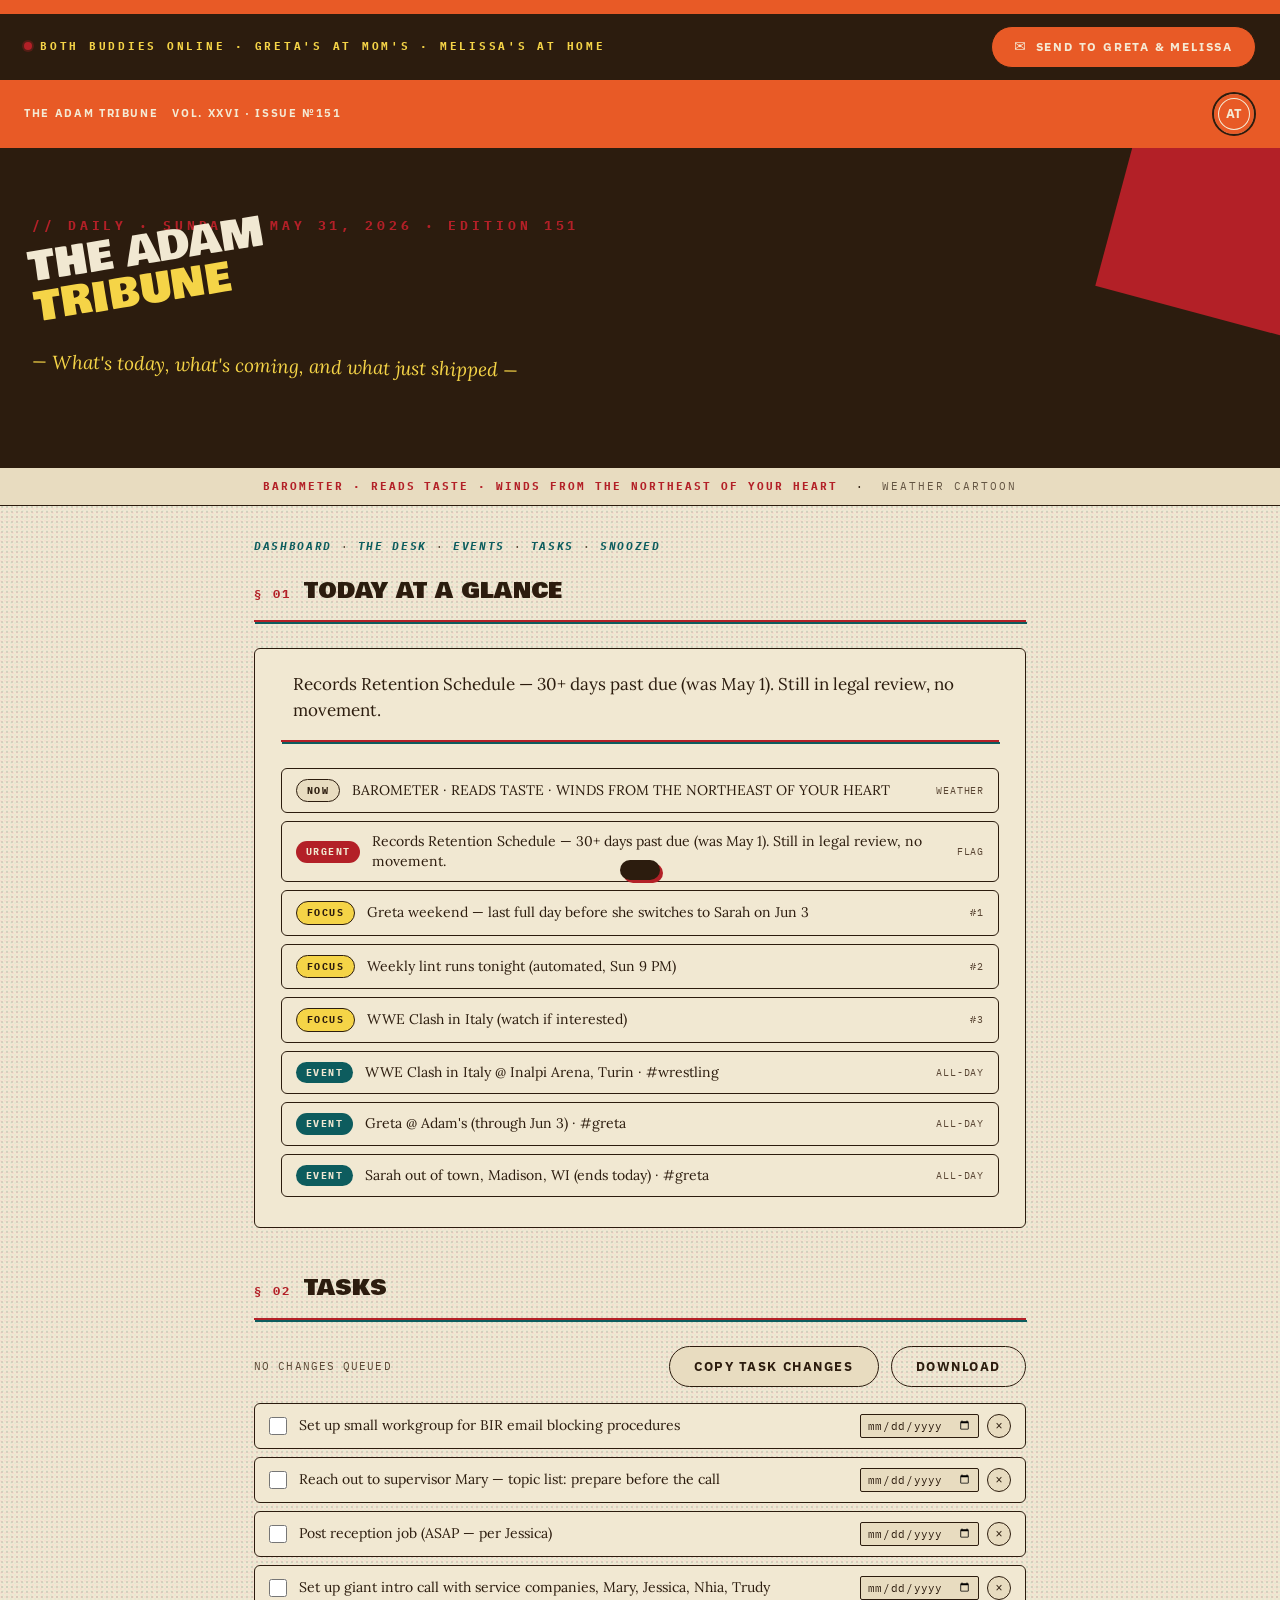
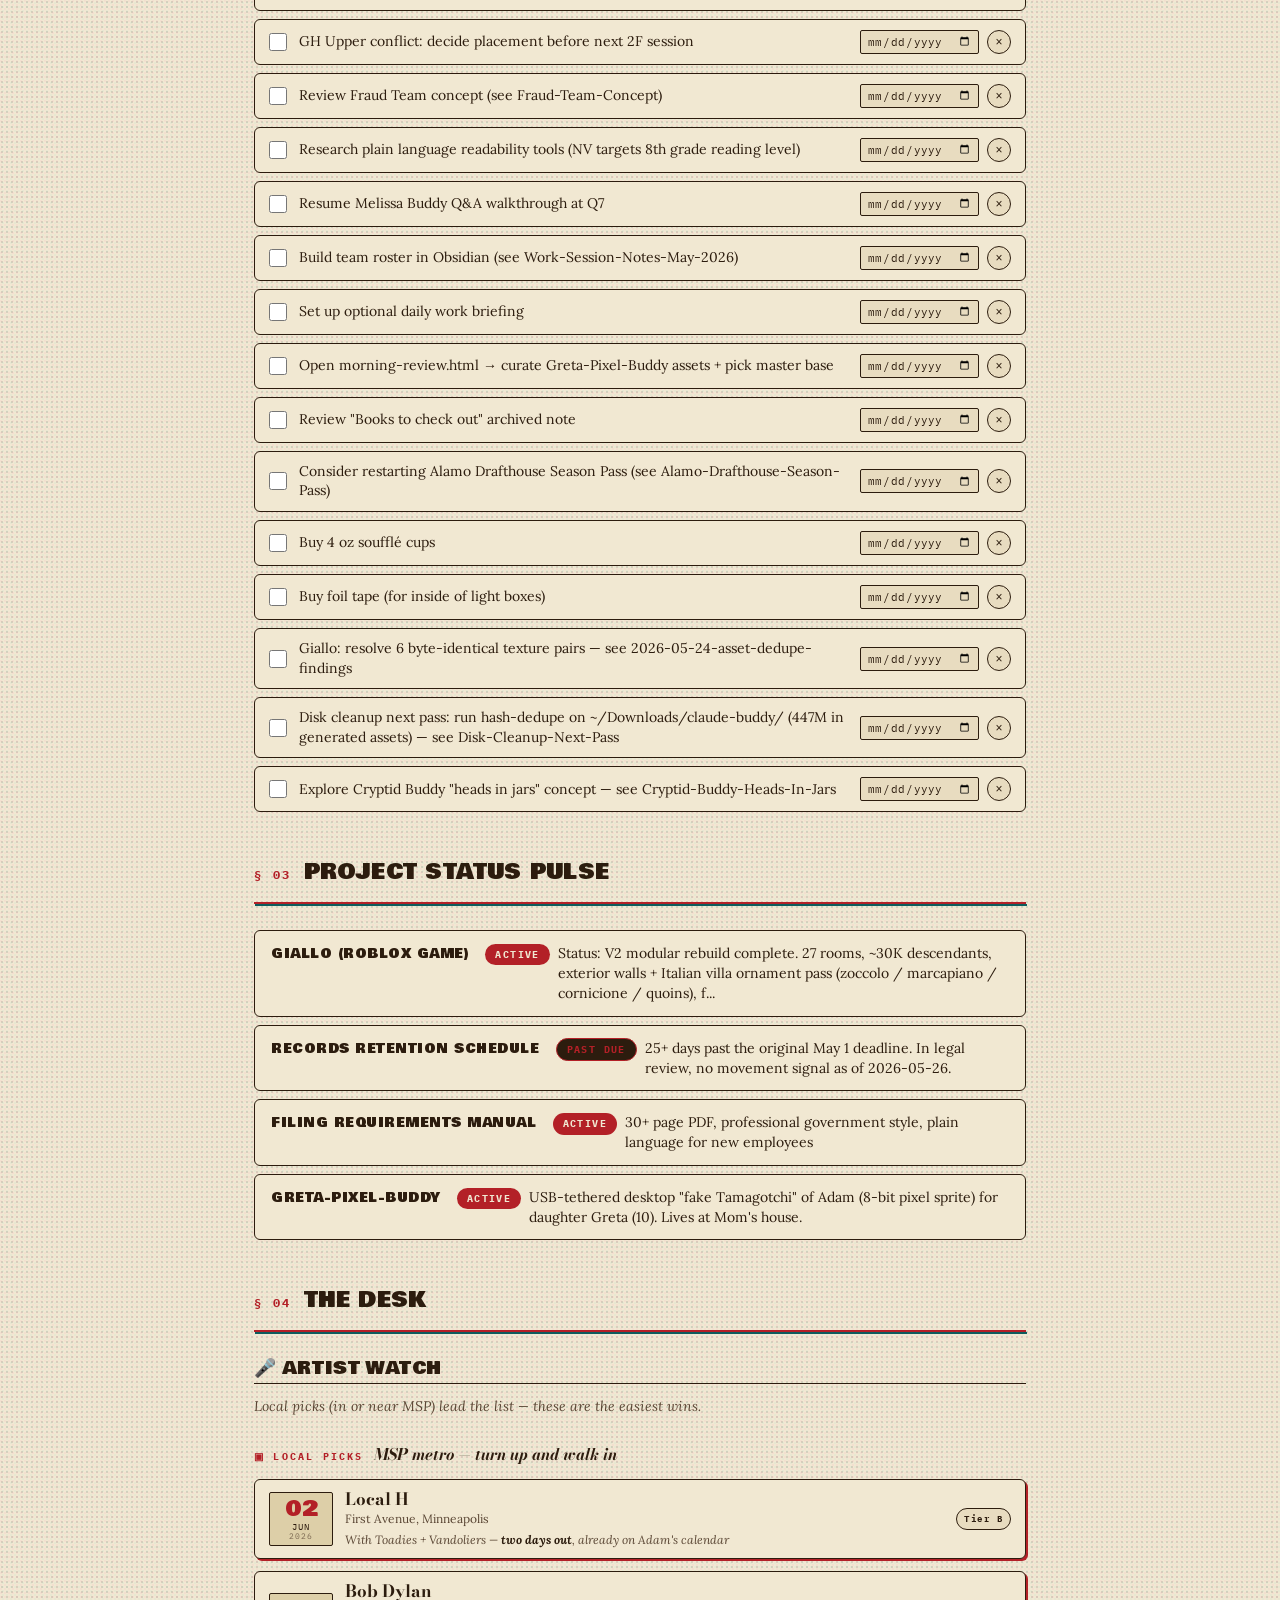
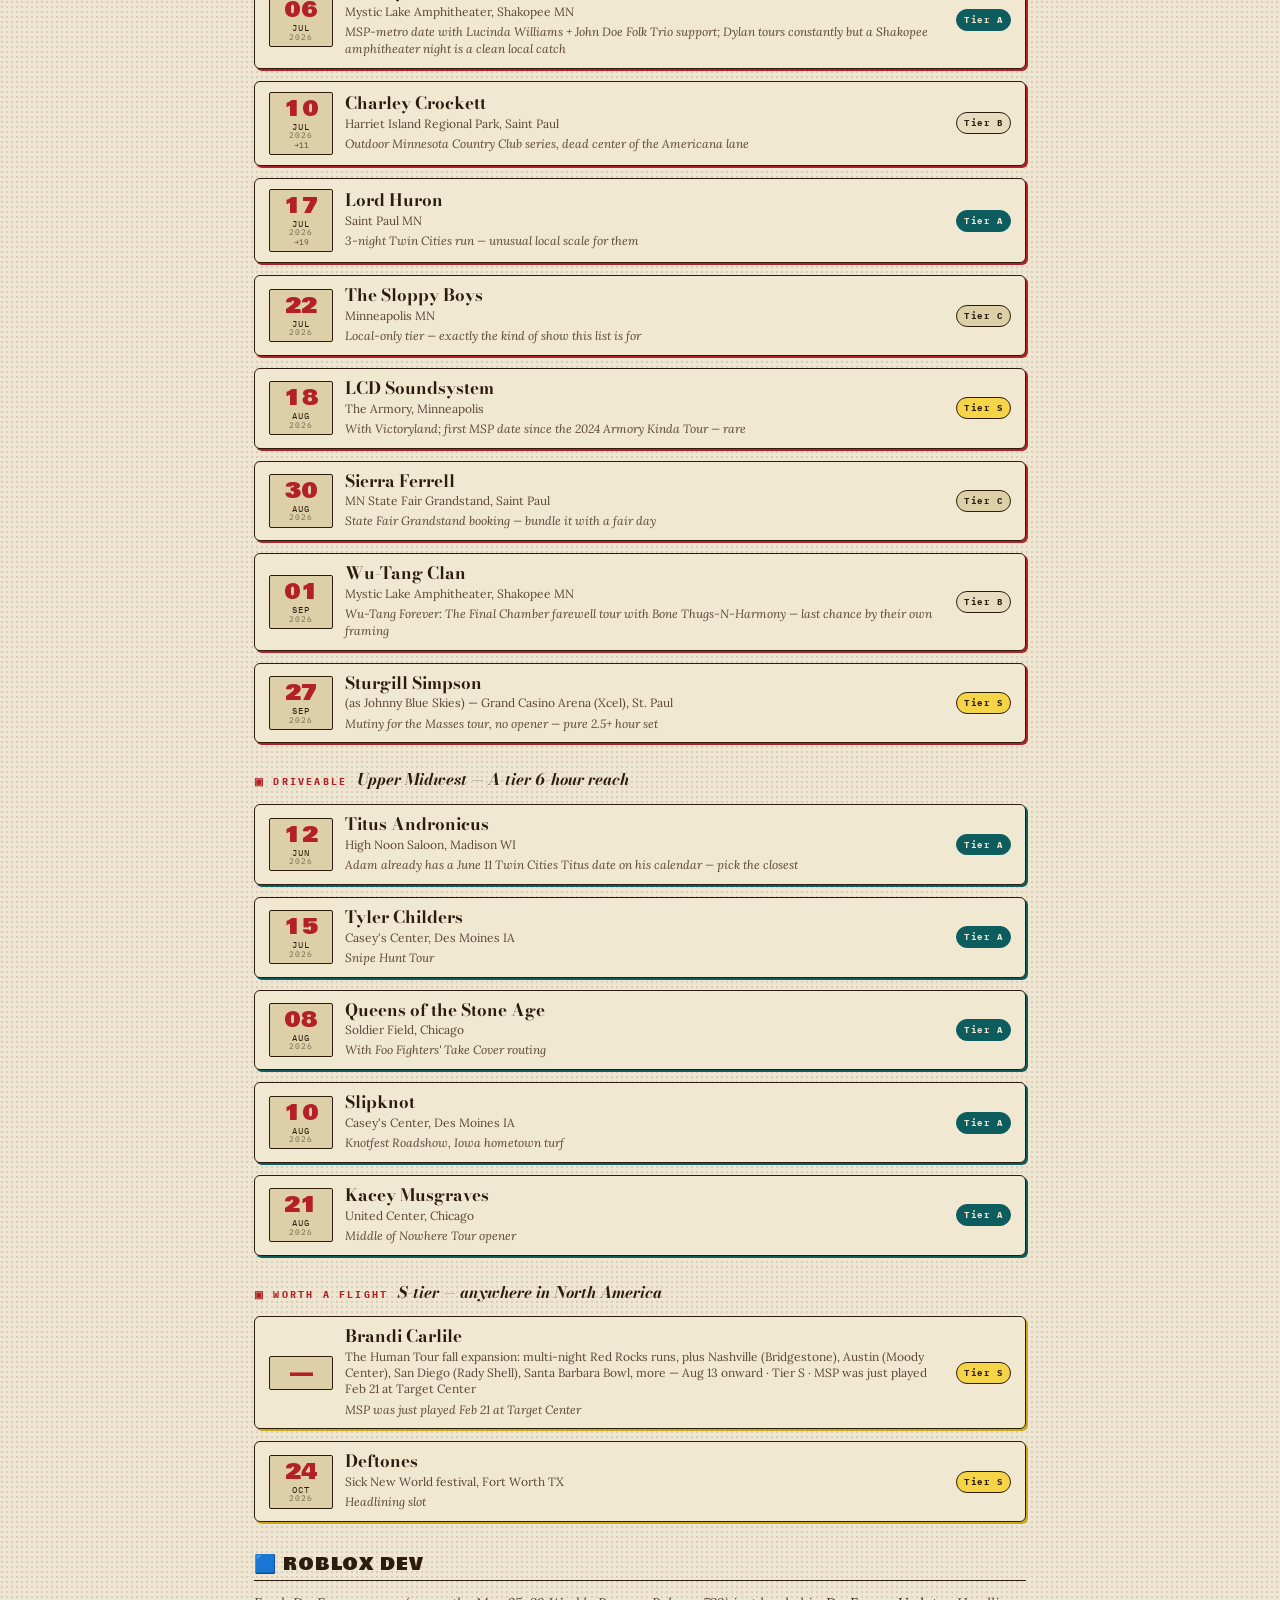
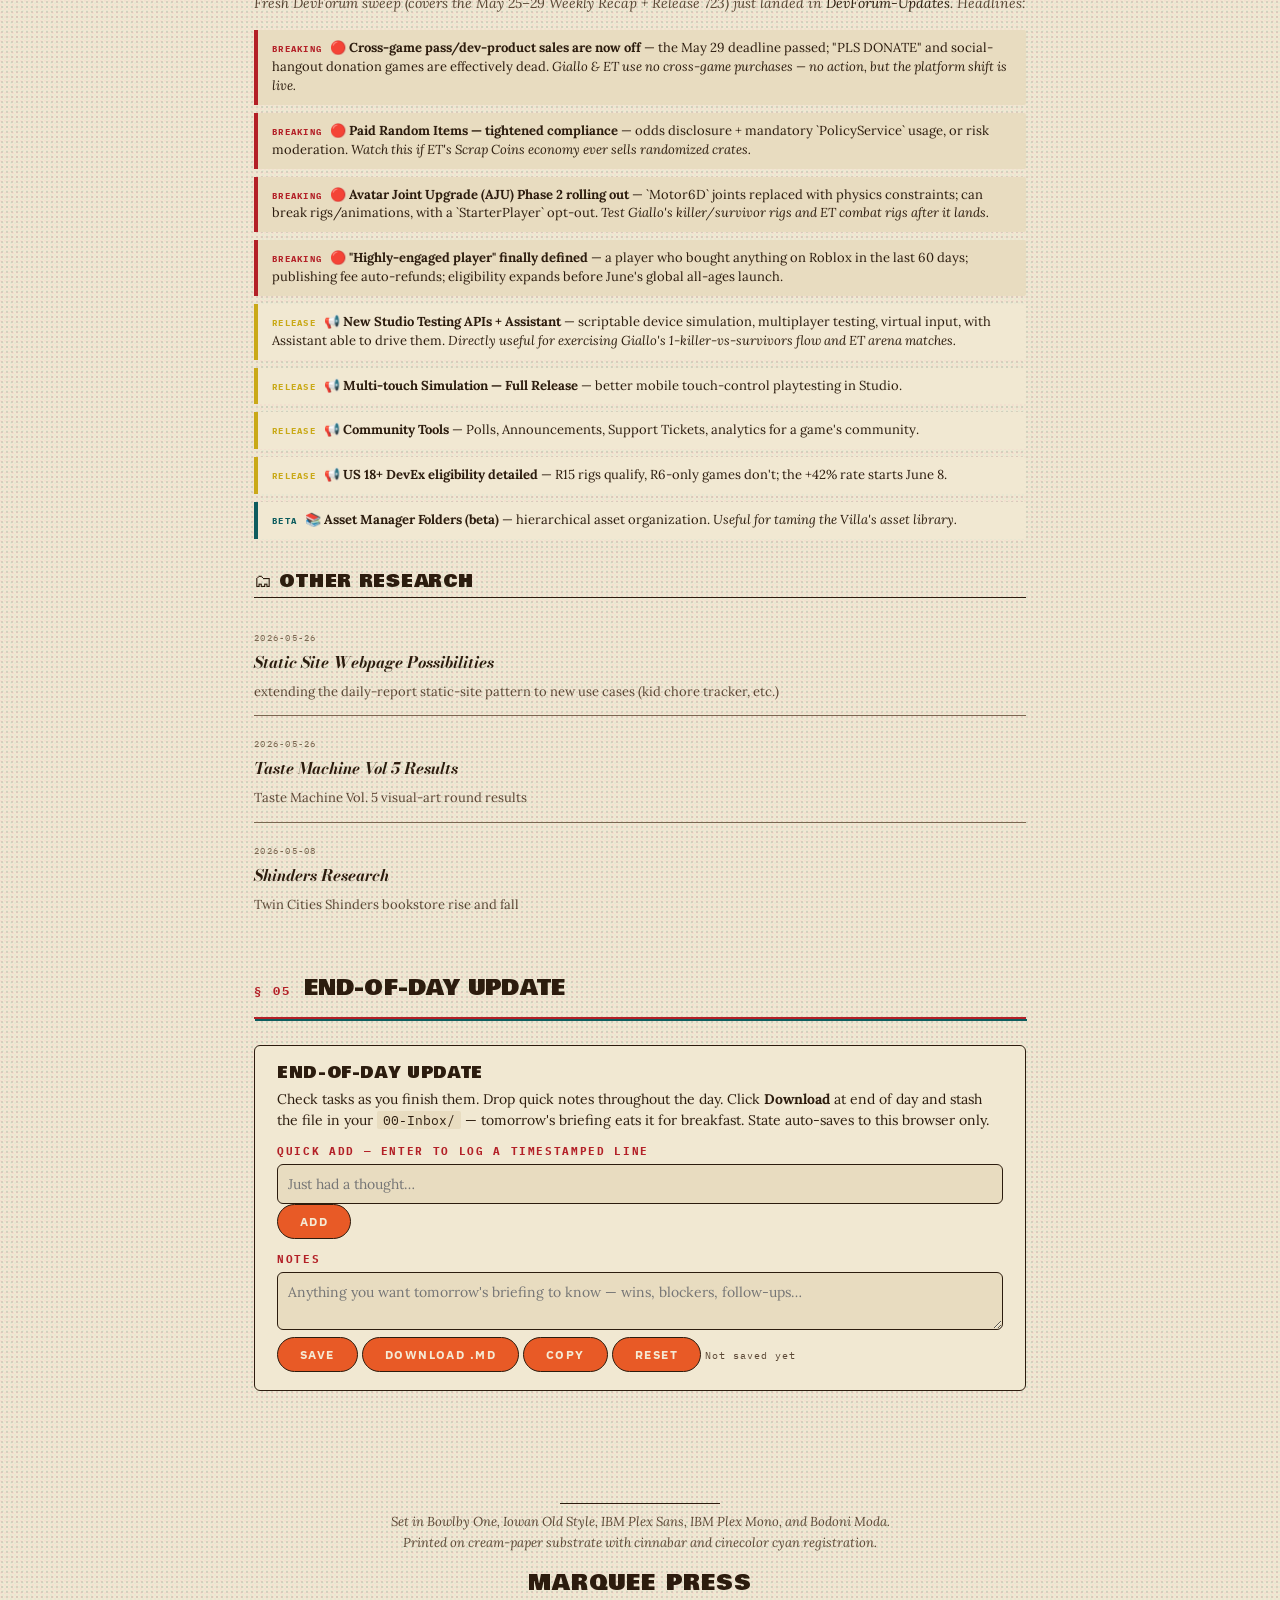
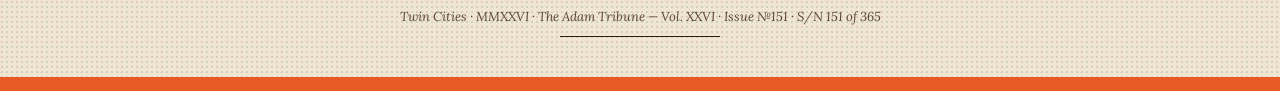
==== index.html @ 59f759ce "Publish 2026-05-31T17:57Z" ====
<!DOCTYPE html>
<html lang="en">
<head>
<meta charset="utf-8">
<meta name="viewport" content="width=device-width, initial-scale=1">
<meta name="robots" content="noindex, nofollow, noarchive, nosnippet, noimageindex">
<title>The Adam Tribune — 2026-05-31</title>
<link rel="preconnect" href="https://fonts.googleapis.com">
<link rel="preconnect" href="https://fonts.gstatic.com" crossorigin>
<link href="https://fonts.googleapis.com/css2?family=Bowlby+One&family=Bodoni+Moda:ital,wght@0,400;0,500;0,700;0,900;1,400;1,700;1,900&family=Lora:ital,wght@0,400;0,500;0,700;1,400&family=IBM+Plex+Mono:wght@300;400;500;700&family=IBM+Plex+Sans:wght@400;500;700&family=Oswald:wght@300;400;500;700&display=swap" rel="stylesheet">
<style>/* ====================================================================
   MARQUEE PRESS · v1 · 2026-05-27
   Adam Hansen's canonical house design system.
   Synthesized from 6 design rounds + curveball pass.

   To use: link this file in any HTML <head>:
     <link rel="stylesheet" href="marquee-press.css">

   Plus the Google Fonts import (in HTML <head>):
     <link rel="preconnect" href="https://fonts.googleapis.com">
     <link rel="preconnect" href="https://fonts.gstatic.com" crossorigin>
     <link href="https://fonts.googleapis.com/css2?family=Oswald:wght@300;400;500;700&family=Bodoni+Moda:ital,wght@0,400;0,500;0,700;0,900;1,400;1,700;1,900&family=Lora:ital,wght@0,400;0,500;0,700;1,400&family=IBM+Plex+Mono:wght@300;400;500;700&family=IBM+Plex+Sans:wght@400;500;700&family=Bowlby+One&display=swap" rel="stylesheet">

   Living spec: revise via new design rounds. Versioning increment each round.
   ==================================================================== */

:root {
  /* ---------- PAPER LAYER (substrate + ink) ---------- */
  --mp-paper: #f1e8d2;             /* page background — warm cream */
  --mp-paper-dark: #e8dcc0;        /* raised surfaces — cards, sidebars */
  --mp-paper-deep: #ddcfa8;        /* deeper surfaces — TLDR blocks */
  --mp-ink: #2c1c0e;               /* primary text — deeper espresso */
  --mp-ink-soft: #5a4634;          /* secondary text — italic captions */
  --mp-ink-faint: #7a6750;         /* meta labels — timestamps */

  /* ---------- MARQUEE ACCENTS (the spine) ---------- */
  --mp-red: #b32027;               /* cinnabar — primary accent · love · CTAs */
  --mp-red-dark: #851a1f;          /* depth shadow, button-hover */
  --mp-red-deep: #5e1216;          /* shadow tier 2 */
  --mp-gold: #f5d447;              /* bright sun — marquee borders · ticket stubs */
  --mp-gold-dark: #c9a917;         /* gold depth · gold button border */
  --mp-gold-deep: #8a5e10;         /* gold shadow tier 2 */

  /* ---------- PENGUIN CHROME ---------- */
  --mp-orange: #e85a26;            /* Penguin sunset — spec strip · button · roundel */
  --mp-orange-light: #f4ead4;      /* paper-warm used on orange */

  /* ---------- MOOD ACCENTS ---------- */
  --mp-cool: #0d5c5e;              /* cinecolor cyan — info · event · cool counterpoint */
  --mp-cool-light: #2a8c8e;        /* cyan hover · highlights */
  --mp-warm-brown: #8a6332;        /* NMT · caution · walnut */
  --mp-forest: #1b6e2a;            /* success · "Done" badges */
  --mp-plum: #4a1a3a;              /* posters · giallo-adjacent deep accent */

  /* ---------- TYPE STACK ---------- */
  --mp-font-display: 'Bowlby One', 'Anton', Impact, sans-serif;          /* HERO TITLES */
  --mp-font-display-serif: 'Bodoni Moda', 'Didot', Georgia, serif;        /* H2 · pull quotes · drop caps */
  --mp-font-body: 'Iowan Old Style', 'Lora', Georgia, 'Palatino Linotype', serif;  /* BODY READING */
  --mp-font-mono: 'IBM Plex Mono', 'Courier New', monospace;              /* labels · stats · code */
  --mp-font-sans: 'IBM Plex Sans', 'Atkinson Hyperlegible', system-ui, sans-serif; /* Penguin chrome · UI */

  /* ---------- SPACING SCALE (base unit 8px) ---------- */
  --mp-space-1: 4px;
  --mp-space-2: 8px;
  --mp-space-3: 12px;
  --mp-space-4: 16px;
  --mp-space-5: 24px;
  --mp-space-6: 32px;
  --mp-space-7: 48px;
  --mp-space-8: 72px;

  /* ---------- BORDER / RADIUS ---------- */
  --mp-radius-sm: 2px;
  --mp-radius-md: 6px;
  --mp-radius-pill: 30px;

  /* ---------- SEMANTIC (for components) ---------- */
  --mp-love: var(--mp-red);
  --mp-fine: #6b6b5a;
  --mp-nmt: var(--mp-warm-brown);
  --mp-hate: var(--mp-ink);
  --mp-event: var(--mp-cool);
}

/* ====================================================================
   BASE — body, headings, links, paper grain
   ==================================================================== */

* { box-sizing: border-box; }

html, body {
  margin: 0;
  padding: 0;
}

body {
  background: var(--mp-paper);
  color: var(--mp-ink);
  font-family: var(--mp-font-body);
  font-size: 17px;
  line-height: 1.55;
  -webkit-font-smoothing: antialiased;

  /* Newsprint halftone + paper grain — R5 Q04 winner */
  background-image:
    radial-gradient(circle at 1px 1px, rgba(255,20,147,0.04) 1px, transparent 1.5px),
    radial-gradient(circle at 3px 3px, rgba(0,206,209,0.04) 1px, transparent 1.5px),
    radial-gradient(circle at 2px 2px, rgba(0,0,0,0.10) 1px, transparent 1.5px);
  background-size: 4px 4px, 4px 4px, 5px 5px;

  /* Penguin tri-band orange edges — R5 Q14 winner */
  border-top: 14px solid var(--mp-orange);
  border-bottom: 14px solid var(--mp-orange);
  min-height: 100vh;
}

/* Headings — Bowlby One for big, Bodoni Moda for serif */
h1, .mp-h1 {
  font-family: var(--mp-font-display);
  font-weight: 400;
  font-size: 40px;
  line-height: 1;
  letter-spacing: 0.005em;
  text-transform: uppercase;
  color: var(--mp-ink);
  margin: 0;
}
h2, .mp-h2 {
  font-family: var(--mp-font-display);
  font-weight: 400;
  font-size: 24px;
  line-height: 1.15;
  letter-spacing: 0.01em;
  text-transform: uppercase;
  color: var(--mp-ink);
  margin: 0;
}
h3, .mp-h3 {
  font-family: var(--mp-font-display-serif);
  font-weight: 500;
  font-size: 22px;
  line-height: 1.2;
  color: var(--mp-ink);
  margin: 0;
}

/* Body text */
p {
  font-family: var(--mp-font-body);
  font-size: 17px;
  line-height: 1.55;
  color: var(--mp-ink);
  margin: 0 0 var(--mp-space-3);
}

/* Inline emphasis — R5 Q13 winner: italic only */
em { font-style: italic; color: var(--mp-ink); }
strong { color: var(--mp-ink); font-weight: 700; }

/* Small caps for proper-noun emphasis */
.mp-sc { font-variant: small-caps; letter-spacing: 0.05em; font-weight: 600; }

/* Links — R5 Q12 winner: cyan italic no underline */
a {
  color: var(--mp-cool);
  font-style: italic;
  font-weight: 700;
  text-decoration: none;
  transition: color 0.15s;
}
a:hover { color: var(--mp-red); }

/* Code */
code, .mp-code {
  font-family: var(--mp-font-mono);
  font-size: 0.9em;
  background: var(--mp-paper-dark);
  padding: 1px 6px;
  border-radius: var(--mp-radius-sm);
  color: var(--mp-ink);
}

/* ====================================================================
   MARQUEE POSTER MASTHEAD — daily / hero pages
   R6 Q01 winner
   ==================================================================== */

.mp-spec-strip {
  background: var(--mp-orange);
  color: var(--mp-orange-light);
  padding: var(--mp-space-3) var(--mp-space-5);
  display: flex;
  justify-content: space-between;
  align-items: center;
  font-family: var(--mp-font-sans);
  font-weight: 700;
  font-size: 11px;
  letter-spacing: 0.15em;
  text-transform: uppercase;
  gap: var(--mp-space-3);
  flex-wrap: wrap;
}

/* Penguin roundel — R5 Q09 winner: double-ring book-stamp */
.mp-roundel {
  background: var(--mp-orange);
  color: var(--mp-orange-light);
  width: 44px;
  height: 44px;
  border-radius: 50%;
  display: flex;
  align-items: center;
  justify-content: center;
  font-family: var(--mp-font-sans);
  font-weight: 700;
  font-size: 13px;
  border: 2px solid var(--mp-ink);
  box-shadow: inset 0 0 0 4px var(--mp-orange), inset 0 0 0 5px var(--mp-orange-light);
  letter-spacing: 0;
  flex-shrink: 0;
}

/* Hero — Futurist diagonal title + red intrusion */
.mp-hero {
  background: var(--mp-ink);
  color: var(--mp-paper);
  padding: 48px 32px 60px;
  min-height: 320px;
  position: relative;
  overflow: hidden;
  display: flex;
  flex-direction: column;
  justify-content: center;
}
.mp-hero::before {
  /* Rotated red square — R5 Q03 winner */
  content: "";
  position: absolute;
  top: -50px;
  right: -60px;
  width: 220px;
  height: 220px;
  background: var(--mp-red);
  transform: rotate(15deg);
}
.mp-hero .mp-kicker {
  position: relative;
  z-index: 2;
  font-family: var(--mp-font-mono);
  font-size: 13px;
  color: var(--mp-red);
  letter-spacing: 0.3em;
  text-transform: uppercase;
  font-weight: 700;
  text-shadow: 1px 1px 0 var(--mp-ink);
}
.mp-hero .mp-title {
  position: relative;
  z-index: 2;
  font-family: var(--mp-font-display);
  font-weight: 400;
  font-size: 40px;
  line-height: 1;
  margin-top: var(--mp-space-3);
  margin-bottom: 6px;
  text-transform: uppercase;
  transform: rotate(-9deg);                   /* R5 Q02 — aggressive */
  transform-origin: left center;
  letter-spacing: 0.005em;
  word-break: keep-all;
  color: var(--mp-paper);
}
.mp-hero .mp-title .mp-line-2 { color: var(--mp-gold); }   /* R5 Q04 — per-line color */
.mp-hero .mp-subtitle {
  position: relative;
  z-index: 2;
  font-family: var(--mp-font-body);
  font-style: italic;
  font-size: 19px;
  color: var(--mp-gold);
  margin-top: var(--mp-space-5);
  transform: rotate(1deg);
}

/* ====================================================================
   RISO REGISTRATION RULE — dividers, drop-cap shadows
   R5 Q05 winner: 1-2px subtle offset
   R5 Q06 winner: cinnabar + cinecolor cyan
   ==================================================================== */

.mp-reg-rule {
  margin: var(--mp-space-4) 0 var(--mp-space-5);
  height: 4px;
  position: relative;
  clear: both;
}
.mp-reg-rule::before {
  content: "";
  position: absolute;
  top: 0; left: 0; right: 0;
  height: 2px;
  background: var(--mp-red);
}
.mp-reg-rule::after {
  content: "";
  position: absolute;
  top: 2px; left: 1px; right: -1px;
  height: 2px;
  background: var(--mp-cool);
}

/* ====================================================================
   SECTION HEADER
   ==================================================================== */

.mp-section { margin-bottom: var(--mp-space-7); }
.mp-section-head {
  display: flex;
  align-items: baseline;
  gap: var(--mp-space-3);
  margin: 0;
}
.mp-section-head .mp-num {
  font-family: var(--mp-font-mono);
  font-size: 12px;
  letter-spacing: 0.2em;
  color: var(--mp-red);
  font-weight: 700;
  text-transform: uppercase;
}
.mp-section-head .mp-title {
  font-family: var(--mp-font-display);
  font-weight: 400;
  font-size: 22px;
  line-height: 1.15;
  text-transform: uppercase;
  color: var(--mp-ink);
  letter-spacing: 0.01em;
}

/* ====================================================================
   DROP CAP — R5 Q17 winner: solid cinnabar Bodoni
   ==================================================================== */

.mp-dropcap {
  font-family: var(--mp-font-display-serif);
  font-weight: 900;
  font-size: 68px;
  color: var(--mp-red);
  float: left;
  line-height: 0.85;
  margin: 6px 12px 0 0;
}

/* ====================================================================
   BUTTONS — R6 Q15 button winner: Penguin sans block
   R5 Q08 winner: pill rounded
   ==================================================================== */

.mp-btn {
  font-family: var(--mp-font-sans);
  font-weight: 700;
  font-size: 13px;
  letter-spacing: 0.12em;
  text-transform: uppercase;
  padding: 11px 24px;
  border-radius: var(--mp-radius-pill);
  cursor: pointer;
  text-decoration: none;
  display: inline-flex;
  align-items: center;
  gap: 8px;
  transition: box-shadow 0.15s, transform 0.1s;
  border: 1px solid var(--mp-ink);
  background: var(--mp-orange);
  color: var(--mp-orange-light);
  font-style: normal;
}
.mp-btn:hover {
  /* R5 Q20 winner: riso offset reveal */
  box-shadow: 3px 3px 0 var(--mp-cool);
  color: var(--mp-orange-light);
}
.mp-btn.secondary {
  background: var(--mp-paper-dark);
  color: var(--mp-ink);
}
.mp-btn.red {
  background: var(--mp-red);
  color: var(--mp-paper);
  border-color: var(--mp-red-dark);
}
.mp-btn.red:hover { box-shadow: 3px 3px 0 var(--mp-cool); }
.mp-btn.ghost {
  background: transparent;
  color: var(--mp-ink);
}

/* Pill italic-serif button variant (R5 Q10 alternative — Bodoni italic) */
.mp-btn-italic {
  font-family: var(--mp-font-body);
  font-style: italic;
  font-weight: 700;
  font-size: 15px;
  padding: 10px 24px;
  border: none;
  border-radius: var(--mp-radius-pill);
  background: var(--mp-red);
  color: var(--mp-paper);
  cursor: pointer;
  text-decoration: none;
  display: inline-flex;
  align-items: center;
  gap: 8px;
}
.mp-btn-italic:hover { box-shadow: 3px 3px 0 var(--mp-cool); color: var(--mp-paper); }

/* ====================================================================
   STATUS PILLS — R5 Q18 winner: mono uppercase
   ==================================================================== */

.mp-pill {
  font-family: var(--mp-font-mono);
  font-weight: 700;
  font-size: 10px;
  letter-spacing: 0.14em;
  text-transform: uppercase;
  padding: 3px 10px;
  border-radius: var(--mp-radius-pill);
  white-space: nowrap;
  display: inline-block;
}
.mp-pill.urgent  { background: var(--mp-red);        color: var(--mp-paper); }
.mp-pill.focus   { background: var(--mp-gold);       color: var(--mp-ink); border: 1px solid var(--mp-ink); }
.mp-pill.event   { background: var(--mp-cool);       color: var(--mp-paper); }
.mp-pill.flag    { background: var(--mp-paper-dark); color: var(--mp-ink); border: 1px solid var(--mp-ink); }
.mp-pill.active  { background: var(--mp-red);        color: var(--mp-paper); }
.mp-pill.alert   { background: var(--mp-ink);        color: var(--mp-red); border: 1px solid var(--mp-red); }
.mp-pill.done    { background: var(--mp-forest);     color: var(--mp-paper); }
.mp-pill.dorm    { background: var(--mp-paper-dark); color: var(--mp-ink-faint); border: 1px solid var(--mp-ink-faint); }

/* ====================================================================
   CARDS — R5 Q13/Q08 winners: border-only + double-frame
   ==================================================================== */

.mp-card {
  border: 1px solid var(--mp-ink);
  border-radius: var(--mp-radius-md);
  background: var(--mp-paper);
  padding: var(--mp-space-4) var(--mp-space-5);
}
.mp-card.double-frame {
  border: 1px solid var(--mp-ink);
  padding: 6px;
}
.mp-card.double-frame > .inner {
  border: 1px solid var(--mp-ink);
  padding: var(--mp-space-3) var(--mp-space-4);
  border-radius: 3px;
}

/* Bordered card row — R6 Q10 winner */
.mp-row {
  border: 1px solid var(--mp-ink);
  border-radius: var(--mp-radius-md);
  padding: 10px 14px;
  background: var(--mp-paper);
  display: flex;
  align-items: center;
  gap: var(--mp-space-3);
  font-family: var(--mp-font-body);
  font-size: 14px;
  margin-bottom: 8px;
}
.mp-row .mp-row-body { flex: 1; line-height: 1.4; }
.mp-row .mp-row-meta {
  font-family: var(--mp-font-mono);
  font-size: 10px;
  color: var(--mp-ink-soft);
  letter-spacing: 0.08em;
  text-transform: uppercase;
  white-space: nowrap;
}

/* ====================================================================
   SIDEBAR BOX — R6 Q14 winner: Penguin sidebar
   ==================================================================== */

.mp-sidebar {
  background: var(--mp-paper-dark);
  border-top: 4px solid var(--mp-orange);
  border-bottom: 4px solid var(--mp-orange);
  padding: var(--mp-space-4) var(--mp-space-5);
  margin: var(--mp-space-5) 0;
}
.mp-sidebar .mp-sidebar-label {
  font-family: var(--mp-font-sans);
  font-weight: 700;
  font-size: 10px;
  color: var(--mp-orange);
  letter-spacing: 0.18em;
  text-transform: uppercase;
}
.mp-sidebar p {
  font-family: var(--mp-font-sans);
  font-weight: 500;
  font-size: 14px;
  color: var(--mp-ink);
  margin: 4px 0 0;
  line-height: 1.5;
}

/* ====================================================================
   PULL QUOTE — R5 Q16 winner: cinnabar bar + riso offset
   ==================================================================== */

.mp-pullquote {
  border-left: 4px solid var(--mp-red);
  box-shadow: 1px 1px 0 var(--mp-cool);
  padding: 14px 18px;
  background: var(--mp-paper);
  font-family: var(--mp-font-body);
  font-style: italic;
  font-size: 17px;
  color: var(--mp-ink);
  line-height: 1.4;
  margin: var(--mp-space-5) 0;
}

/* ====================================================================
   CALLOUT — R3 winner: left border + label
   ==================================================================== */

.mp-callout {
  margin: var(--mp-space-4) 0;
  padding: 14px 18px;
  border-left: 4px solid var(--mp-gold);
  background: var(--mp-paper-dark);
  border-radius: 0 var(--mp-radius-md) var(--mp-radius-md) 0;
}
.mp-callout .mp-callout-label {
  font-family: var(--mp-font-mono);
  font-size: 11px;
  letter-spacing: 0.15em;
  text-transform: uppercase;
  color: var(--mp-gold-dark);
  margin-bottom: 4px;
  font-weight: 700;
}
.mp-callout.tldr { border-left-color: var(--mp-gold); background: var(--mp-paper-deep); }
.mp-callout.info { border-left-color: var(--mp-cool); }
.mp-callout.info .mp-callout-label { color: var(--mp-cool); }
.mp-callout.warning { border-left-color: var(--mp-red); }
.mp-callout.warning .mp-callout-label { color: var(--mp-red); }

/* ====================================================================
   CODE BLOCK — R5 Q15 winner: riso overprint mode
   ==================================================================== */

.mp-pre {
  background: var(--mp-paper-dark);
  color: var(--mp-ink);
  padding: 12px 14px;
  border-left: 2px solid var(--mp-red);
  border-bottom: 2px solid var(--mp-cool);
  box-shadow: 2px 2px 0 var(--mp-cool);
  font-family: var(--mp-font-mono);
  font-size: 12px;
  line-height: 1.5;
  border-radius: 0;
  overflow-x: auto;
  margin: var(--mp-space-4) 0;
}
.mp-pre .mp-comment { color: var(--mp-red); }
.mp-pre .mp-var { color: var(--mp-cool); }

/* ====================================================================
   IMAGE CAPTION — R6 Q13 winner: Penguin orange spec
   ==================================================================== */

.mp-fig { margin: var(--mp-space-5) 0; }
.mp-fig .mp-caption {
  background: var(--mp-orange);
  color: var(--mp-orange-light);
  padding: 5px 14px;
  display: flex;
  justify-content: space-between;
  font-family: var(--mp-font-sans);
  font-weight: 700;
  font-size: 10px;
  letter-spacing: 0.12em;
  text-transform: uppercase;
  border-radius: var(--mp-radius-md);
}

/* ====================================================================
   TABLES — R3 winner: newspaper grid + R6 Q13 caption energy
   ==================================================================== */

.mp-table {
  width: 100%;
  border-collapse: collapse;
  font-family: var(--mp-font-body);
  font-size: 14px;
}
.mp-table th {
  border: 1px solid var(--mp-ink);
  padding: 6px 12px;
  background: var(--mp-paper-dark);
  font-family: var(--mp-font-mono);
  font-size: 10px;
  letter-spacing: 0.12em;
  text-transform: uppercase;
  font-weight: 700;
  text-align: left;
}
.mp-table td {
  border: 1px solid var(--mp-ink);
  padding: 6px 12px;
}

/* ====================================================================
   FOOTER COLOPHON — R6 Q19 winner: always visible
   ==================================================================== */

.mp-colophon {
  margin: var(--mp-space-8) 0 0;
  padding: var(--mp-space-6) var(--mp-space-5);
  text-align: center;
  font-family: var(--mp-font-body);
  font-style: italic;
  font-size: 13px;
  color: var(--mp-ink-soft);
  line-height: 1.6;
}
.mp-colophon hr {
  border: 0;
  border-top: 1px solid var(--mp-ink);
  width: 160px;
  margin: 8px auto;
}
.mp-logotype {
  font-family: var(--mp-font-display);
  font-style: normal;
  font-size: 22px;
  color: var(--mp-ink);
  letter-spacing: 0.05em;
  text-transform: uppercase;
  display: block;
  margin: var(--mp-space-3) 0 6px;
}

/* ====================================================================
   PROGRESS BAR / STICKY HEADER
   ==================================================================== */

.mp-progress-bar {
  position: sticky;
  top: 0;
  background: var(--mp-paper);
  border-bottom: 1px solid var(--mp-ink);
  padding: var(--mp-space-3) var(--mp-space-5);
  display: flex;
  flex-wrap: wrap;
  gap: var(--mp-space-3);
  z-index: 100;
  font-family: var(--mp-font-mono);
  font-size: 12px;
  align-items: center;
}

/* ====================================================================
   FORM INPUTS — R5 Q13 winner: pill rounded
   ==================================================================== */

.mp-input, .mp-textarea {
  width: 100%;
  padding: 11px 18px;
  font-family: var(--mp-font-body);
  font-size: 16px;
  line-height: 1.5;
  color: var(--mp-ink);
  background: var(--mp-paper-dark);
  border: 1px solid var(--mp-ink);
  border-radius: var(--mp-radius-pill);
  outline: none;
}
.mp-textarea {
  border-radius: var(--mp-radius-md);
  min-height: 120px;
  resize: vertical;
}
.mp-input:focus, .mp-textarea:focus {
  border-color: var(--mp-red);
  box-shadow: 2px 2px 0 var(--mp-cool);
}
.mp-input::placeholder, .mp-textarea::placeholder {
  color: var(--mp-ink-faint);
  font-style: italic;
}

/* ====================================================================
   PARAGRAPH-BREAK DINGBAT — R3 winner: three asterisks
   ==================================================================== */

.mp-break {
  text-align: center;
  color: var(--mp-ink);
  letter-spacing: 0.8em;
  margin: var(--mp-space-4) 0;
  font-size: 14px;
}
.mp-break::before { content: "* * *"; }

/* ====================================================================
   PENGUIN NUMBERED TABS — R6 Q15 winner
   ==================================================================== */

.mp-tabs {
  display: flex;
  gap: 6px;
  align-items: center;
  border-bottom: 1px solid var(--mp-ink);
  padding-bottom: 6px;
  flex-wrap: wrap;
}
.mp-tab {
  display: flex;
  align-items: center;
  gap: 6px;
  text-decoration: none;
  font-style: normal;
}
.mp-tab .mp-tab-num {
  background: var(--mp-paper-dark);
  color: var(--mp-orange);
  width: 32px;
  height: 32px;
  border-radius: 50%;
  display: flex;
  align-items: center;
  justify-content: center;
  font-family: var(--mp-font-sans);
  font-weight: 700;
  font-size: 11px;
  border: 1px solid var(--mp-orange);
}
.mp-tab .mp-tab-label {
  font-family: var(--mp-font-sans);
  font-weight: 600;
  font-size: 11px;
  color: var(--mp-ink-soft);
  letter-spacing: 0.05em;
}
.mp-tab.active .mp-tab-num {
  background: var(--mp-orange);
  color: var(--mp-orange-light);
  border-color: var(--mp-ink);
}
.mp-tab.active .mp-tab-label { color: var(--mp-ink); font-weight: 700; }

/* ====================================================================
   RESPONSIVE — keep the rotated hero contained on small screens
   ==================================================================== */

@media (max-width: 720px) {
  .mp-hero { padding: 36px 20px 48px; min-height: 280px; }
  .mp-hero .mp-title { font-size: 28px; line-height: 1.05; }
  .mp-hero .mp-subtitle { font-size: 16px; margin-top: 18px; }
  .mp-hero::before { width: 140px; height: 140px; top: -30px; right: -30px; }
  .mp-spec-strip { flex-direction: column; align-items: stretch; gap: 8px; padding: 10px 16px; text-align: center; }
  body { font-size: 16px; }
}
@media (max-width: 480px) {
  .mp-hero { padding: 32px 16px 44px; min-height: 260px; }
  .mp-hero .mp-title { font-size: 24px; line-height: 1.1; transform: rotate(-6deg); }
  .mp-hero .mp-kicker { font-size: 11px; letter-spacing: 0.22em; }
  .mp-hero .mp-subtitle { font-size: 14px; transform: rotate(0); margin-top: 14px; }
  .mp-hero::before { width: 110px; height: 110px; }
}


/* Force light always — no dark mode, ever (matches Message-Buddies.html). */
html { color-scheme: light; }

/* Daily-specific layout */
.buddy-bar {
  background: var(--mp-ink);
  color: var(--mp-paper);
  padding: 12px 24px;
  display: flex;
  justify-content: space-between;
  align-items: center;
  gap: 16px;
  flex-wrap: wrap;
}
.buddy-bar .left {
  font-family: var(--mp-font-mono);
  font-size: 11px;
  letter-spacing: 0.25em;
  text-transform: uppercase;
  color: var(--mp-gold);
  font-weight: 700;
}
.buddy-bar .left .pulse {
  display: inline-block;
  width: 8px; height: 8px;
  background: var(--mp-red);
  border-radius: 50%;
  margin-right: 8px;
  box-shadow: 0 0 0 2px rgba(179,32,39,0.3);
  animation: mp-blink 1.6s ease-in-out infinite;
}
@keyframes mp-blink { 50% { opacity: 0.4; } }
.buddy-bar a.cta {
  background: var(--mp-orange);
  color: #f5ead4;
  font-family: var(--mp-font-sans);
  font-weight: 700;
  font-size: 12px;
  letter-spacing: 0.15em;
  text-transform: uppercase;
  padding: 9px 22px;
  border-radius: var(--mp-radius-pill);
  text-decoration: none;
  font-style: normal;
  border: 1px solid var(--mp-ink);
  display: inline-flex;
  align-items: center;
  gap: 8px;
  transition: box-shadow 0.15s;
}
.buddy-bar a.cta:hover {
  box-shadow: 3px 3px 0 var(--mp-cool);
  color: #f5ead4;
}
.buddy-bar a.cta::before { content: "✉"; font-size: 14px; }

.weather-strip {
  background: var(--mp-paper-dark);
  color: var(--mp-ink);
  padding: 10px 24px;
  font-family: var(--mp-font-mono);
  font-size: 11px;
  letter-spacing: 0.18em;
  text-transform: uppercase;
  text-align: center;
  border-bottom: 1px solid var(--mp-ink);
}
.weather-strip strong { color: var(--mp-red); }

main { max-width: 820px; margin: 32px auto 0; padding: 0 24px; }

.crumbs {
  font-family: var(--mp-font-mono);
  font-size: 11px;
  letter-spacing: 0.15em;
  text-transform: uppercase;
  color: var(--mp-ink-soft);
  margin: 0 0 var(--mp-space-5);
  word-break: break-word;
}
.crumbs .wikilink {
  color: var(--mp-cool);
  font-style: italic;
  font-weight: 700;
}
.crumbs .wikilink::before { content: ""; }
.crumbs .wikilink::after { content: ""; }

/* Glance block */
.glance {
  background: var(--mp-paper);
  padding: 22px 26px;
  border: 1px solid var(--mp-ink);
  border-radius: var(--mp-radius-md);
}
.glance .deck {
  font-family: var(--mp-font-body);
  font-size: 17px;
  line-height: 1.55;
  color: var(--mp-ink);
  margin: 0;
}
.glance .deck em { font-style: italic; color: var(--mp-red); }

/* Pulse row */
.pulse-row {
  border: 1px solid var(--mp-ink);
  border-radius: var(--mp-radius-md);
  padding: 12px 16px;
  background: var(--mp-paper);
  display: grid;
  grid-template-columns: minmax(160px, max-content) 1fr;
  gap: 16px;
  align-items: baseline;
  margin-bottom: 8px;
}
.pulse-row .name {
  font-family: var(--mp-font-display);
  font-size: 13px;
  letter-spacing: 0.04em;
  text-transform: uppercase;
  color: var(--mp-ink);
}
.pulse-row .status { display: flex; flex-wrap: wrap; gap: 8px; align-items: baseline; }
.pulse-row .text { font-family: var(--mp-font-body); font-size: 14px; color: var(--mp-ink); line-height: 1.45; flex: 1; }

/* News grid */
.news-grid {
  display: grid;
  grid-template-columns: repeat(auto-fit, minmax(240px, 1fr));
  gap: 10px;
}
.news-card {
  border: 1px solid var(--mp-ink);
  border-radius: var(--mp-radius-md);
  padding: 14px 16px;
  background: var(--mp-paper);
}
.news-card .kicker {
  font-family: var(--mp-font-mono);
  font-size: 10px;
  letter-spacing: 0.18em;
  text-transform: uppercase;
  color: var(--mp-red);
  font-weight: 700;
}
.news-card .head {
  font-family: var(--mp-font-display);
  font-size: 14px;
  letter-spacing: 0.02em;
  text-transform: uppercase;
  color: var(--mp-ink);
  margin: 4px 0 6px;
}
.news-card .body { font-family: var(--mp-font-body); font-size: 13px; color: var(--mp-ink-soft); line-height: 1.45; }

/* EOD panel — restyle .panel to match Marquee Press */
.panel {
  background: var(--mp-paper);
  border: 1px solid var(--mp-ink);
  border-radius: var(--mp-radius-md);
  padding: 18px 22px;
  margin-top: 20px;
}
.panel h2 {
  font-family: var(--mp-font-display);
  font-size: 16px;
  letter-spacing: 0.04em;
  text-transform: uppercase;
  margin: 0 0 6px;
  color: var(--mp-ink);
}
.panel-intro { font-family: var(--mp-font-body); font-size: 14px; line-height: 1.5; color: var(--mp-ink); margin: 4px 0 12px; }
.panel label {
  display: block;
  font-family: var(--mp-font-mono);
  font-weight: 700;
  font-size: 11px;
  letter-spacing: 0.15em;
  color: var(--mp-red);
  margin: 12px 0 4px;
  text-transform: uppercase;
}
.panel textarea, .panel input[type=text] {
  width: 100%;
  font-family: var(--mp-font-body);
  font-size: 14px;
  padding: 10px;
  background: var(--mp-paper-dark);
  border: 1px solid var(--mp-ink);
  border-radius: var(--mp-radius-md);
  color: var(--mp-ink);
}
.panel .actions { display: flex; gap: 10px; flex-wrap: wrap; margin-top: 14px; }
.panel button {
  background: var(--mp-orange);
  color: #f5ead4;
  border: 1px solid var(--mp-ink);
  border-radius: var(--mp-radius-pill);
  padding: 9px 22px;
  font-family: var(--mp-font-sans);
  font-weight: 700;
  font-size: 12px;
  letter-spacing: 0.12em;
  text-transform: uppercase;
  cursor: pointer;
}
.panel button.secondary { background: var(--mp-paper-dark); color: var(--mp-ink); }

#saved-indicator {
  font-family: var(--mp-font-mono);
  font-size: 10px;
  color: var(--mp-ink-soft);
  letter-spacing: 0.1em;
}

/* Section spacing */
.daily-section { margin-bottom: var(--mp-space-7); }
.daily-section .head {
  font-family: var(--mp-font-display);
  font-weight: 400;
  font-size: 22px;
  text-transform: uppercase;
  color: var(--mp-ink);
  margin: 0;
  line-height: 1.15;
  letter-spacing: 0.01em;
  display: flex;
  align-items: baseline;
  gap: 12px;
}
.daily-section .head .num {
  font-family: var(--mp-font-mono);
  font-size: 12px;
  letter-spacing: 0.2em;
  color: var(--mp-red);
  font-weight: 700;
}

/* Toast */
.toast {
  position: fixed;
  bottom: 20px; left: 50%;
  transform: translateX(-50%);
  background: var(--mp-ink);
  color: var(--mp-gold);
  padding: 10px 20px;
  border-radius: var(--mp-radius-pill);
  font-family: var(--mp-font-mono);
  font-size: 12px;
  letter-spacing: 0.1em;
  text-transform: uppercase;
  z-index: 1000;
  box-shadow: 3px 3px 0 var(--mp-red);
}

/* ==========================================================================
   TASKS SECTION — per-task done / remove / snooze controls
   ========================================================================== */

.task-actions-bar {
  display: flex;
  align-items: center;
  gap: var(--mp-space-3);
  flex-wrap: wrap;
  margin-bottom: var(--mp-space-4);
}
.task-pending {
  flex: 1;
  min-width: 180px;
  font-family: var(--mp-font-mono);
  font-size: 11px;
  letter-spacing: 0.1em;
  text-transform: uppercase;
  color: var(--mp-ink-soft);
}
.task-pending.has-pending { color: var(--mp-red); font-weight: 700; }

.task-row { gap: var(--mp-space-3); }
.task-row .task-done {
  width: 18px;
  height: 18px;
  accent-color: var(--mp-red);
  cursor: pointer;
  flex-shrink: 0;
  margin: 0;
}
.task-row .task-text { flex: 1; line-height: 1.4; }

.task-controls {
  display: flex;
  align-items: center;
  gap: 8px;
  flex-shrink: 0;
}
.task-controls .task-snooze {
  font-family: var(--mp-font-mono);
  font-size: 11px;
  border: 1px solid var(--mp-ink);
  border-radius: var(--mp-radius-sm);
  background: var(--mp-paper-dark);
  color: var(--mp-ink);
  padding: 3px 6px;
  color-scheme: light;
  max-width: 140px;
}
.task-controls .task-remove {
  border: 1px solid var(--mp-ink);
  background: var(--mp-paper-dark);
  color: var(--mp-ink);
  border-radius: 50%;
  width: 24px;
  height: 24px;
  cursor: pointer;
  font-size: 12px;
  line-height: 1;
  padding: 0;
  display: inline-flex;
  align-items: center;
  justify-content: center;
}
.task-controls .task-remove:hover {
  background: var(--mp-red);
  color: var(--mp-paper);
  border-color: var(--mp-red-dark);
}

.task-row.is-done .task-text { text-decoration: line-through; color: var(--mp-ink-faint); }
.task-row.is-snoozed { opacity: 0.6; }
.task-row.is-snoozed .task-text { font-style: italic; }
.task-row.is-removed {
  padding: 7px 14px;
  background: var(--mp-paper-dark);
  opacity: 0.75;
}
.task-row.is-removed .task-done,
.task-row.is-removed .task-text,
.task-row.is-removed .task-controls { display: none; }

.task-status {
  font-family: var(--mp-font-mono);
  font-size: 10px;
  letter-spacing: 0.08em;
  text-transform: uppercase;
  color: var(--mp-ink-soft);
  white-space: nowrap;
}
.task-status:empty { display: none; }
.task-status .task-undo { color: var(--mp-cool); font-style: italic; font-weight: 700; }
.task-status .task-undo:hover { color: var(--mp-red); }

@media (max-width: 520px) {
  .task-row { flex-wrap: wrap; }
  .task-controls { width: 100%; justify-content: flex-end; }
}

/* ==========================================================================
   RICH ADAM NEWS SECTION — show cards, devforum rows, research list
   ========================================================================== */

.daily-subblock { margin-bottom: var(--mp-space-6); }
.news-subhead {
  font-family: var(--mp-font-display);
  font-weight: 400;
  font-size: 18px;
  text-transform: uppercase;
  letter-spacing: 0.04em;
  color: var(--mp-ink);
  margin: var(--mp-space-5) 0 var(--mp-space-3);
  border-bottom: 1px solid var(--mp-ink);
  padding-bottom: 4px;
}
.news-lead {
  font-family: var(--mp-font-body);
  font-style: italic;
  font-size: 14px;
  color: var(--mp-ink-soft);
  margin: 4px 0 var(--mp-space-4);
}

/* Subhead inside a section (Local picks / Driveable / Worth a flight) */
.subhead {
  display: flex;
  align-items: baseline;
  gap: 10px;
  margin: var(--mp-space-5) 0 var(--mp-space-3);
  flex-wrap: wrap;
}
.subhead .marker {
  font-family: var(--mp-font-mono);
  font-size: 10px;
  letter-spacing: 0.22em;
  color: var(--mp-red);
  font-weight: 700;
  text-transform: uppercase;
}
.subhead .label {
  font-family: var(--mp-font-display-serif);
  font-style: italic;
  font-weight: 700;
  font-size: 16px;
  color: var(--mp-ink);
}

/* Show card — concert match */
.show-card {
  border: 1px solid var(--mp-ink);
  border-radius: var(--mp-radius-md);
  background: var(--mp-paper);
  padding: 10px 14px;
  margin-bottom: var(--mp-space-3);
  display: grid;
  grid-template-columns: 64px 1fr auto;
  gap: var(--mp-space-3);
  align-items: center;
}
.show-card.local  { box-shadow: 2px 2px 0 var(--mp-red); }
.show-card.drive  { box-shadow: 2px 2px 0 var(--mp-cool); }
.show-card.flight { box-shadow: 2px 2px 0 var(--mp-gold-dark); }

.show-date {
  font-family: var(--mp-font-display);
  font-size: 12px;
  line-height: 1.05;
  text-align: center;
  border: 1px solid var(--mp-ink);
  border-radius: var(--mp-radius-sm);
  padding: 5px 3px;
  background: var(--mp-paper-deep);
  color: var(--mp-ink);
  text-transform: uppercase;
}
.show-date .day {
  display: block;
  font-family: var(--mp-font-display);
  font-size: 22px;
  line-height: 1;
  color: var(--mp-red);
}
.show-date .mon {
  display: block;
  font-family: var(--mp-font-mono);
  font-size: 9px;
  letter-spacing: 0.12em;
  margin-top: 2px;
}
.show-date .yr {
  display: block;
  font-family: var(--mp-font-mono);
  font-size: 8px;
  letter-spacing: 0.14em;
  color: var(--mp-ink-faint);
}
.show-date .rng {
  display: block;
  font-family: var(--mp-font-mono);
  font-size: 8px;
  color: var(--mp-ink-soft);
  margin-top: 1px;
}

.show-body .artist {
  font-family: var(--mp-font-display-serif);
  font-weight: 700;
  font-size: 17px;
  line-height: 1.1;
  color: var(--mp-ink);
}
.show-body .venue {
  font-family: var(--mp-font-body);
  font-size: 12px;
  color: var(--mp-ink-soft);
  margin-top: 3px;
  line-height: 1.35;
}
.show-body .rarity {
  font-family: var(--mp-font-body);
  font-style: italic;
  font-size: 12px;
  color: var(--mp-ink-soft);
  margin-top: 4px;
  line-height: 1.4;
}

.show-meta { display: flex; flex-direction: column; align-items: flex-end; gap: 6px; }
.tier-pill {
  font-family: var(--mp-font-mono);
  font-weight: 700;
  font-size: 9px;
  letter-spacing: 0.16em;
  padding: 3px 7px;
  border-radius: var(--mp-radius-pill);
  border: 1px solid var(--mp-ink);
  background: var(--mp-paper-dark);
  color: var(--mp-ink);
  white-space: nowrap;
}
.tier-pill.s { background: var(--mp-gold); }
.tier-pill.a { background: var(--mp-cool); color: var(--mp-paper); border-color: var(--mp-cool); }
.tier-pill.b { background: var(--mp-paper-dark); }
.tier-pill.c { background: var(--mp-paper-deep); }

/* Devforum bullet row */
.devforum-row {
  border-left: 4px solid var(--mp-ink);
  padding: 9px 14px 9px 14px;
  background: var(--mp-paper);
  margin-bottom: 8px;
  font-family: var(--mp-font-body);
  font-size: 13px;
  line-height: 1.45;
  border-radius: 0 var(--mp-radius-sm) var(--mp-radius-sm) 0;
}
.devforum-row.breaking { border-left-color: var(--mp-red); background: var(--mp-paper-dark); }
.devforum-row.release  { border-left-color: var(--mp-gold-dark); }
.devforum-row.beta     { border-left-color: var(--mp-cool); }
.devforum-row .label {
  font-family: var(--mp-font-mono);
  font-weight: 700;
  font-size: 9px;
  letter-spacing: 0.14em;
  text-transform: uppercase;
  color: var(--mp-red);
  margin-right: 8px;
}
.devforum-row.release .label { color: var(--mp-gold-dark); }
.devforum-row.beta    .label { color: var(--mp-cool); }

/* Research link list */
.research-list { list-style: none; padding: 0; margin: 0; }
.research-list li {
  padding: var(--mp-space-3) 0;
  border-bottom: 1px solid var(--mp-ink-faint);
}
.research-list li:last-child { border-bottom: 0; }
.research-list li.empty {
  font-style: italic;
  color: var(--mp-ink-soft);
}
.research-list .date {
  font-family: var(--mp-font-mono);
  font-size: 9px;
  letter-spacing: 0.14em;
  color: var(--mp-ink-faint);
  text-transform: uppercase;
}
.research-list .ttl {
  font-family: var(--mp-font-display-serif);
  font-style: italic;
  font-weight: 700;
  font-size: 16px;
  color: var(--mp-ink);
  display: block;
  margin: 2px 0;
}
.research-list .desc {
  font-family: var(--mp-font-body);
  font-size: 13px;
  color: var(--mp-ink-soft);
}

@media (max-width: 520px) {
  .show-card { grid-template-columns: 56px 1fr; }
  .show-card .show-meta { grid-column: 2 / 3; align-items: flex-start; }
}
</style>
</head>
<body data-day="2026-05-31">
<div class="buddy-bar"><div class="left"><span class="pulse"></span>Both Buddies Online · Greta's at Mom's · Melissa's at home</div><a class="cta" href="Message-Buddies.html">Send to Greta &amp; Melissa</a></div><div class="mp-spec-strip"><div style="display:flex;align-items:center;gap:14px;flex-wrap:wrap;"><span>The Adam Tribune</span><span>Vol. XXVI · Issue №151</span></div><div class="mp-roundel">AT</div></div><div class="mp-hero"><div class="mp-kicker">// DAILY · SUNDAY · MAY 31, 2026 · EDITION 151</div><h1 class="mp-title">The Adam<br><span class="mp-line-2">Tribune</span></h1><div class="mp-subtitle">— What's today, what's coming, and what just shipped —</div></div><div class="weather-strip"><strong>BAROMETER · READS TASTE · WINDS FROM THE NORTHEAST OF YOUR HEART</strong> &nbsp;·&nbsp; <span style="opacity:0.7;">Weather CARTOON</span></div><main><p class="crumbs"><span class="wikilink">Dashboard</span> · <span class="wikilink">The Desk</span> · <span class="wikilink">Events</span> · <span class="wikilink">Tasks</span> · <span class="wikilink">Snoozed</span></p><section class="daily-section">
<h2 class="head"><span class="num">§ 01</span>Today at a Glance</h2>
<div class="mp-reg-rule"></div>
<div class="glance">
<p class="deck"><span class="mp-dropcap">️</span> Records Retention Schedule — 30+ days past due (was May 1). Still in legal review, no movement.</p>
<div class="mp-reg-rule"></div>
<div class="mp-row">
<span class="mp-pill flag">NOW</span>
<span class="mp-row-body">BAROMETER · READS TASTE · WINDS FROM THE NORTHEAST OF YOUR HEART</span>
<span class="mp-row-meta">weather</span>
</div>
<div class="mp-row">
<span class="mp-pill urgent">URGENT</span>
<span class="mp-row-body">Records Retention Schedule — 30+ days past due (was May 1). Still in legal review, no movement.</span>
<span class="mp-row-meta">FLAG</span>
</div>
<div class="mp-row">
<span class="mp-pill focus">FOCUS</span>
<span class="mp-row-body">Greta weekend — last full day before she switches to Sarah on Jun 3</span>
<span class="mp-row-meta">#1</span>
</div>
<div class="mp-row">
<span class="mp-pill focus">FOCUS</span>
<span class="mp-row-body">Weekly lint runs tonight (automated, Sun 9 PM)</span>
<span class="mp-row-meta">#2</span>
</div>
<div class="mp-row">
<span class="mp-pill focus">FOCUS</span>
<span class="mp-row-body">WWE Clash in Italy (watch if interested)</span>
<span class="mp-row-meta">#3</span>
</div>
<div class="mp-row">
<span class="mp-pill event">EVENT</span>
<span class="mp-row-body">WWE Clash in Italy @ Inalpi Arena, Turin · #wrestling</span>
<span class="mp-row-meta">ALL-DAY</span>
</div>
<div class="mp-row">
<span class="mp-pill event">EVENT</span>
<span class="mp-row-body">Greta @ Adam&#x27;s (through Jun 3) · #greta</span>
<span class="mp-row-meta">ALL-DAY</span>
</div>
<div class="mp-row">
<span class="mp-pill event">EVENT</span>
<span class="mp-row-body">Sarah out of town, Madison, WI (ends today) · #greta</span>
<span class="mp-row-meta">ALL-DAY</span>
</div>
</div>
</section><section class="daily-section" id="tasks-section">
<h2 class="head"><span class="num">§ 02</span>Tasks</h2>
<div class="mp-reg-rule"></div>
<div class="task-actions-bar"><span class="task-pending" id="task-pending">No changes queued</span><button id="tasks-copy" class="mp-btn secondary" type="button">Copy task changes</button><button id="tasks-download" class="mp-btn ghost" type="button">Download</button></div>
<div class="mp-row task-row" data-taskid="tk591208b2">
<input type="checkbox" class="task-done" data-taskid="tk591208b2" aria-label="Mark done">
<span class="mp-row-body task-text">Set up small workgroup for BIR email blocking procedures</span>
<span class="task-controls">
<input type="date" class="task-snooze" data-taskid="tk591208b2" aria-label="Snooze until">
<button type="button" class="task-remove" data-taskid="tk591208b2" aria-label="Remove" title="Remove task">&times;</button>
</span>
<span class="task-status" data-taskid="tk591208b2"></span>
</div>
<div class="mp-row task-row" data-taskid="tk05485f0e">
<input type="checkbox" class="task-done" data-taskid="tk05485f0e" aria-label="Mark done">
<span class="mp-row-body task-text">Reach out to supervisor Mary — topic list: prepare before the call</span>
<span class="task-controls">
<input type="date" class="task-snooze" data-taskid="tk05485f0e" aria-label="Snooze until">
<button type="button" class="task-remove" data-taskid="tk05485f0e" aria-label="Remove" title="Remove task">&times;</button>
</span>
<span class="task-status" data-taskid="tk05485f0e"></span>
</div>
<div class="mp-row task-row" data-taskid="tk6cc5ec00">
<input type="checkbox" class="task-done" data-taskid="tk6cc5ec00" aria-label="Mark done">
<span class="mp-row-body task-text">Post reception job (ASAP — per Jessica)</span>
<span class="task-controls">
<input type="date" class="task-snooze" data-taskid="tk6cc5ec00" aria-label="Snooze until">
<button type="button" class="task-remove" data-taskid="tk6cc5ec00" aria-label="Remove" title="Remove task">&times;</button>
</span>
<span class="task-status" data-taskid="tk6cc5ec00"></span>
</div>
<div class="mp-row task-row" data-taskid="tkee154ad0">
<input type="checkbox" class="task-done" data-taskid="tkee154ad0" aria-label="Mark done">
<span class="mp-row-body task-text">Set up giant intro call with service companies, Mary, Jessica, Nhia, Trudy</span>
<span class="task-controls">
<input type="date" class="task-snooze" data-taskid="tkee154ad0" aria-label="Snooze until">
<button type="button" class="task-remove" data-taskid="tkee154ad0" aria-label="Remove" title="Remove task">&times;</button>
</span>
<span class="task-status" data-taskid="tkee154ad0"></span>
</div>
<div class="mp-row task-row" data-taskid="tk5a5278d3">
<input type="checkbox" class="task-done" data-taskid="tk5a5278d3" aria-label="Mark done">
<span class="mp-row-body task-text">GH Upper conflict: decide placement before next 2F session</span>
<span class="task-controls">
<input type="date" class="task-snooze" data-taskid="tk5a5278d3" aria-label="Snooze until">
<button type="button" class="task-remove" data-taskid="tk5a5278d3" aria-label="Remove" title="Remove task">&times;</button>
</span>
<span class="task-status" data-taskid="tk5a5278d3"></span>
</div>
<div class="mp-row task-row" data-taskid="tk9be430cb">
<input type="checkbox" class="task-done" data-taskid="tk9be430cb" aria-label="Mark done">
<span class="mp-row-body task-text">Review Fraud Team concept (see <span class="wikilink">Fraud-Team-Concept</span>)</span>
<span class="task-controls">
<input type="date" class="task-snooze" data-taskid="tk9be430cb" aria-label="Snooze until">
<button type="button" class="task-remove" data-taskid="tk9be430cb" aria-label="Remove" title="Remove task">&times;</button>
</span>
<span class="task-status" data-taskid="tk9be430cb"></span>
</div>
<div class="mp-row task-row" data-taskid="tk1f628a87">
<input type="checkbox" class="task-done" data-taskid="tk1f628a87" aria-label="Mark done">
<span class="mp-row-body task-text">Research plain language readability tools (NV targets 8th grade reading level)</span>
<span class="task-controls">
<input type="date" class="task-snooze" data-taskid="tk1f628a87" aria-label="Snooze until">
<button type="button" class="task-remove" data-taskid="tk1f628a87" aria-label="Remove" title="Remove task">&times;</button>
</span>
<span class="task-status" data-taskid="tk1f628a87"></span>
</div>
<div class="mp-row task-row" data-taskid="tk0b74418b">
<input type="checkbox" class="task-done" data-taskid="tk0b74418b" aria-label="Mark done">
<span class="mp-row-body task-text">Resume Melissa Buddy Q&amp;A walkthrough at Q7</span>
<span class="task-controls">
<input type="date" class="task-snooze" data-taskid="tk0b74418b" aria-label="Snooze until">
<button type="button" class="task-remove" data-taskid="tk0b74418b" aria-label="Remove" title="Remove task">&times;</button>
</span>
<span class="task-status" data-taskid="tk0b74418b"></span>
</div>
<div class="mp-row task-row" data-taskid="tke8ca9d7a">
<input type="checkbox" class="task-done" data-taskid="tke8ca9d7a" aria-label="Mark done">
<span class="mp-row-body task-text">Build team roster in Obsidian (see <span class="wikilink">Work-Session-Notes-May-2026</span>)</span>
<span class="task-controls">
<input type="date" class="task-snooze" data-taskid="tke8ca9d7a" aria-label="Snooze until">
<button type="button" class="task-remove" data-taskid="tke8ca9d7a" aria-label="Remove" title="Remove task">&times;</button>
</span>
<span class="task-status" data-taskid="tke8ca9d7a"></span>
</div>
<div class="mp-row task-row" data-taskid="tk16b1bf86">
<input type="checkbox" class="task-done" data-taskid="tk16b1bf86" aria-label="Mark done">
<span class="mp-row-body task-text">Set up optional daily work briefing</span>
<span class="task-controls">
<input type="date" class="task-snooze" data-taskid="tk16b1bf86" aria-label="Snooze until">
<button type="button" class="task-remove" data-taskid="tk16b1bf86" aria-label="Remove" title="Remove task">&times;</button>
</span>
<span class="task-status" data-taskid="tk16b1bf86"></span>
</div>
<div class="mp-row task-row" data-taskid="tkc744f9f4">
<input type="checkbox" class="task-done" data-taskid="tkc744f9f4" aria-label="Mark done">
<span class="mp-row-body task-text">Open morning-review.html → curate Greta-Pixel-Buddy assets + pick master base</span>
<span class="task-controls">
<input type="date" class="task-snooze" data-taskid="tkc744f9f4" aria-label="Snooze until">
<button type="button" class="task-remove" data-taskid="tkc744f9f4" aria-label="Remove" title="Remove task">&times;</button>
</span>
<span class="task-status" data-taskid="tkc744f9f4"></span>
</div>
<div class="mp-row task-row" data-taskid="tk5b3cfed8">
<input type="checkbox" class="task-done" data-taskid="tk5b3cfed8" aria-label="Mark done">
<span class="mp-row-body task-text">Review &quot;Books to check out&quot; archived note</span>
<span class="task-controls">
<input type="date" class="task-snooze" data-taskid="tk5b3cfed8" aria-label="Snooze until">
<button type="button" class="task-remove" data-taskid="tk5b3cfed8" aria-label="Remove" title="Remove task">&times;</button>
</span>
<span class="task-status" data-taskid="tk5b3cfed8"></span>
</div>
<div class="mp-row task-row" data-taskid="tkf456f121">
<input type="checkbox" class="task-done" data-taskid="tkf456f121" aria-label="Mark done">
<span class="mp-row-body task-text">Consider restarting Alamo Drafthouse Season Pass (see <span class="wikilink">Alamo-Drafthouse-Season-Pass</span>)</span>
<span class="task-controls">
<input type="date" class="task-snooze" data-taskid="tkf456f121" aria-label="Snooze until">
<button type="button" class="task-remove" data-taskid="tkf456f121" aria-label="Remove" title="Remove task">&times;</button>
</span>
<span class="task-status" data-taskid="tkf456f121"></span>
</div>
<div class="mp-row task-row" data-taskid="tk50963833">
<input type="checkbox" class="task-done" data-taskid="tk50963833" aria-label="Mark done">
<span class="mp-row-body task-text">Buy 4 oz soufflé cups</span>
<span class="task-controls">
<input type="date" class="task-snooze" data-taskid="tk50963833" aria-label="Snooze until">
<button type="button" class="task-remove" data-taskid="tk50963833" aria-label="Remove" title="Remove task">&times;</button>
</span>
<span class="task-status" data-taskid="tk50963833"></span>
</div>
<div class="mp-row task-row" data-taskid="tk4d446397">
<input type="checkbox" class="task-done" data-taskid="tk4d446397" aria-label="Mark done">
<span class="mp-row-body task-text">Buy foil tape (for inside of light boxes)</span>
<span class="task-controls">
<input type="date" class="task-snooze" data-taskid="tk4d446397" aria-label="Snooze until">
<button type="button" class="task-remove" data-taskid="tk4d446397" aria-label="Remove" title="Remove task">&times;</button>
</span>
<span class="task-status" data-taskid="tk4d446397"></span>
</div>
<div class="mp-row task-row" data-taskid="tk3aa070ff">
<input type="checkbox" class="task-done" data-taskid="tk3aa070ff" aria-label="Mark done">
<span class="mp-row-body task-text">Giallo: resolve 6 byte-identical texture pairs — see <span class="wikilink">2026-05-24-asset-dedupe-findings</span></span>
<span class="task-controls">
<input type="date" class="task-snooze" data-taskid="tk3aa070ff" aria-label="Snooze until">
<button type="button" class="task-remove" data-taskid="tk3aa070ff" aria-label="Remove" title="Remove task">&times;</button>
</span>
<span class="task-status" data-taskid="tk3aa070ff"></span>
</div>
<div class="mp-row task-row" data-taskid="tk0c1c0d06">
<input type="checkbox" class="task-done" data-taskid="tk0c1c0d06" aria-label="Mark done">
<span class="mp-row-body task-text">Disk cleanup next pass: run hash-dedupe on ~/Downloads/claude-buddy/ (447M in generated assets) — see <span class="wikilink">Disk-Cleanup-Next-Pass</span></span>
<span class="task-controls">
<input type="date" class="task-snooze" data-taskid="tk0c1c0d06" aria-label="Snooze until">
<button type="button" class="task-remove" data-taskid="tk0c1c0d06" aria-label="Remove" title="Remove task">&times;</button>
</span>
<span class="task-status" data-taskid="tk0c1c0d06"></span>
</div>
<div class="mp-row task-row" data-taskid="tkf36f8b70">
<input type="checkbox" class="task-done" data-taskid="tkf36f8b70" aria-label="Mark done">
<span class="mp-row-body task-text">Explore Cryptid Buddy &quot;heads in jars&quot; concept — see <span class="wikilink">Cryptid-Buddy-Heads-In-Jars</span></span>
<span class="task-controls">
<input type="date" class="task-snooze" data-taskid="tkf36f8b70" aria-label="Snooze until">
<button type="button" class="task-remove" data-taskid="tkf36f8b70" aria-label="Remove" title="Remove task">&times;</button>
</span>
<span class="task-status" data-taskid="tkf36f8b70"></span>
</div>
</section>
<script>window.__HAMHAM_TASKS__ = {"tk591208b2": "Set up small workgroup for BIR email blocking procedures", "tk05485f0e": "Reach out to supervisor Mary — topic list: prepare before the call", "tk6cc5ec00": "Post reception job (ASAP — per Jessica)", "tkee154ad0": "Set up giant intro call with service companies, Mary, Jessica, Nhia, Trudy", "tk5a5278d3": "GH Upper conflict: decide placement before next 2F session", "tk9be430cb": "Review Fraud Team concept (see [[Fraud-Team-Concept]])", "tk1f628a87": "Research plain language readability tools (NV targets 8th grade reading level)", "tk0b74418b": "Resume Melissa Buddy Q&A walkthrough at Q7", "tke8ca9d7a": "Build team roster in Obsidian (see [[Work-Session-Notes-May-2026]])", "tk16b1bf86": "Set up optional daily work briefing", "tkc744f9f4": "Open morning-review.html → curate Greta-Pixel-Buddy assets + pick master base", "tk5b3cfed8": "Review \"Books to check out\" archived note", "tkf456f121": "Consider restarting Alamo Drafthouse Season Pass (see [[02-Wiki/Ideas/Alamo-Drafthouse-Season-Pass]])", "tk50963833": "Buy 4 oz soufflé cups", "tk4d446397": "Buy foil tape (for inside of light boxes)", "tk3aa070ff": "Giallo: resolve 6 byte-identical texture pairs — see [[03-Projects/Giallo/2026-05-24-asset-dedupe-findings]]", "tk0c1c0d06": "Disk cleanup next pass: run hash-dedupe on ~/Downloads/claude-buddy/ (447M in generated assets) — see [[05-Reference/Disk-Cleanup-Next-Pass]]", "tkf36f8b70": "Explore Cryptid Buddy \"heads in jars\" concept — see [[02-Wiki/Ideas/Cryptid-Buddy-Heads-In-Jars]]"};</script><section class="daily-section">
<h2 class="head"><span class="num">§ 03</span>Project Status Pulse</h2>
<div class="mp-reg-rule"></div>
<div class="pulse-row">
<div class="name">GIALLO (Roblox Game)</div>
<div class="status">
<span class="mp-pill active">ACTIVE</span>
<span class="text">Status: V2 modular rebuild complete. 27 rooms, ~30K descendants, exterior walls + Italian villa ornament pass (zoccolo / marcapiano / cornicione / quoins), f...</span>
</div>
</div>
<div class="pulse-row">
<div class="name">Records Retention Schedule</div>
<div class="status">
<span class="mp-pill alert">PAST DUE</span>
<span class="text">25+ days past the original May 1 deadline. In legal review, no movement signal as of 2026-05-26.</span>
</div>
</div>
<div class="pulse-row">
<div class="name">Filing Requirements Manual</div>
<div class="status">
<span class="mp-pill active">ACTIVE</span>
<span class="text">30+ page PDF, professional government style, plain language for new employees</span>
</div>
</div>
<div class="pulse-row">
<div class="name">Greta-Pixel-Buddy</div>
<div class="status">
<span class="mp-pill active">ACTIVE</span>
<span class="text">USB-tethered desktop &quot;fake Tamagotchi&quot; of Adam (8-bit pixel sprite) for daughter Greta (10). Lives at Mom&#x27;s house.</span>
</div>
</div>
</section><section class="daily-section">
<h2 class="head"><span class="num">§ 04</span>The Desk</h2>
<div class="mp-reg-rule"></div>
<div class="daily-subblock"><h3 class="news-subhead">🎤 Artist Watch</h3><p class="news-lead">Local picks (in or near MSP) lead the list — these are the easiest wins.</p>
<div class="subhead"><span class="marker">▣ Local picks</span><span class="label">MSP metro — turn up and walk in</span></div>
<div class="show-card local"><div class="show-date"><span class="day">02</span><span class="mon">Jun</span><span class="yr">2026</span></div><div class="show-body"><div class="artist">Local H</div><div class="venue">First Avenue, Minneapolis</div><div class="rarity">With Toadies + Vandoliers — <strong>two days out</strong>, already on Adam&#x27;s calendar</div></div><div class="show-meta"><span class="tier-pill b">Tier B</span></div></div>
<div class="show-card local"><div class="show-date"><span class="day">06</span><span class="mon">Jul</span><span class="yr">2026</span></div><div class="show-body"><div class="artist">Bob Dylan</div><div class="venue">Mystic Lake Amphitheater, Shakopee MN</div><div class="rarity">MSP-metro date with Lucinda Williams + John Doe Folk Trio support; Dylan tours constantly but a Shakopee amphitheater night is a clean local catch</div></div><div class="show-meta"><span class="tier-pill a">Tier A</span></div></div>
<div class="show-card local"><div class="show-date"><span class="day">10</span><span class="mon">Jul</span><span class="yr">2026</span><span class="rng">→11</span></div><div class="show-body"><div class="artist">Charley Crockett</div><div class="venue">Harriet Island Regional Park, Saint Paul</div><div class="rarity">Outdoor Minnesota Country Club series, dead center of the Americana lane</div></div><div class="show-meta"><span class="tier-pill b">Tier B</span></div></div>
<div class="show-card local"><div class="show-date"><span class="day">17</span><span class="mon">Jul</span><span class="yr">2026</span><span class="rng">→19</span></div><div class="show-body"><div class="artist">Lord Huron</div><div class="venue">Saint Paul MN</div><div class="rarity">3-night Twin Cities run — unusual local scale for them</div></div><div class="show-meta"><span class="tier-pill a">Tier A</span></div></div>
<div class="show-card local"><div class="show-date"><span class="day">22</span><span class="mon">Jul</span><span class="yr">2026</span></div><div class="show-body"><div class="artist">The Sloppy Boys</div><div class="venue">Minneapolis MN</div><div class="rarity">Local-only tier — exactly the kind of show this list is for</div></div><div class="show-meta"><span class="tier-pill c">Tier C</span></div></div>
<div class="show-card local"><div class="show-date"><span class="day">18</span><span class="mon">Aug</span><span class="yr">2026</span></div><div class="show-body"><div class="artist">LCD Soundsystem</div><div class="venue">The Armory, Minneapolis</div><div class="rarity">With Victoryland; first MSP date since the 2024 Armory Kinda Tour — rare</div></div><div class="show-meta"><span class="tier-pill s">Tier S</span></div></div>
<div class="show-card local"><div class="show-date"><span class="day">30</span><span class="mon">Aug</span><span class="yr">2026</span></div><div class="show-body"><div class="artist">Sierra Ferrell</div><div class="venue">MN State Fair Grandstand, Saint Paul</div><div class="rarity">State Fair Grandstand booking — bundle it with a fair day</div></div><div class="show-meta"><span class="tier-pill c">Tier C</span></div></div>
<div class="show-card local"><div class="show-date"><span class="day">01</span><span class="mon">Sep</span><span class="yr">2026</span></div><div class="show-body"><div class="artist">Wu-Tang Clan</div><div class="venue">Mystic Lake Amphitheater, Shakopee MN</div><div class="rarity">Wu-Tang Forever: The Final Chamber farewell tour with Bone Thugs-N-Harmony — last chance by their own framing</div></div><div class="show-meta"><span class="tier-pill b">Tier B</span></div></div>
<div class="show-card local"><div class="show-date"><span class="day">27</span><span class="mon">Sep</span><span class="yr">2026</span></div><div class="show-body"><div class="artist">Sturgill Simpson</div><div class="venue">(as Johnny Blue Skies) — Grand Casino Arena (Xcel), St. Paul</div><div class="rarity">Mutiny for the Masses tour, no opener — pure 2.5+ hour set</div></div><div class="show-meta"><span class="tier-pill s">Tier S</span></div></div>
<div class="subhead"><span class="marker">▣ Driveable</span><span class="label">Upper Midwest — A-tier 6-hour reach</span></div>
<div class="show-card drive"><div class="show-date"><span class="day">12</span><span class="mon">Jun</span><span class="yr">2026</span></div><div class="show-body"><div class="artist">Titus Andronicus</div><div class="venue">High Noon Saloon, Madison WI</div><div class="rarity">Adam already has a June 11 Twin Cities Titus date on his calendar — pick the closest</div></div><div class="show-meta"><span class="tier-pill a">Tier A</span></div></div>
<div class="show-card drive"><div class="show-date"><span class="day">15</span><span class="mon">Jul</span><span class="yr">2026</span></div><div class="show-body"><div class="artist">Tyler Childers</div><div class="venue">Casey&#x27;s Center, Des Moines IA</div><div class="rarity">Snipe Hunt Tour</div></div><div class="show-meta"><span class="tier-pill a">Tier A</span></div></div>
<div class="show-card drive"><div class="show-date"><span class="day">08</span><span class="mon">Aug</span><span class="yr">2026</span></div><div class="show-body"><div class="artist">Queens of the Stone Age</div><div class="venue">Soldier Field, Chicago</div><div class="rarity">With Foo Fighters&#x27; Take Cover routing</div></div><div class="show-meta"><span class="tier-pill a">Tier A</span></div></div>
<div class="show-card drive"><div class="show-date"><span class="day">10</span><span class="mon">Aug</span><span class="yr">2026</span></div><div class="show-body"><div class="artist">Slipknot</div><div class="venue">Casey&#x27;s Center, Des Moines IA</div><div class="rarity">Knotfest Roadshow, Iowa hometown turf</div></div><div class="show-meta"><span class="tier-pill a">Tier A</span></div></div>
<div class="show-card drive"><div class="show-date"><span class="day">21</span><span class="mon">Aug</span><span class="yr">2026</span></div><div class="show-body"><div class="artist">Kacey Musgraves</div><div class="venue">United Center, Chicago</div><div class="rarity">Middle of Nowhere Tour opener</div></div><div class="show-meta"><span class="tier-pill a">Tier A</span></div></div>
<div class="subhead"><span class="marker">▣ Worth a flight</span><span class="label">S-tier — anywhere in North America</span></div>
<div class="show-card flight"><div class="show-date"><span class="day">—</span></div><div class="show-body"><div class="artist">Brandi Carlile</div><div class="venue">The Human Tour fall expansion: multi-night Red Rocks runs, plus Nashville (Bridgestone), Austin (Moody Center), San Diego (Rady Shell), Santa Barbara Bowl, more — Aug 13 onward · Tier S · MSP was just played Feb 21 at Target Center</div><div class="rarity">MSP was just played Feb 21 at Target Center</div></div><div class="show-meta"><span class="tier-pill s">Tier S</span></div></div>
<div class="show-card flight"><div class="show-date"><span class="day">24</span><span class="mon">Oct</span><span class="yr">2026</span></div><div class="show-body"><div class="artist">Deftones</div><div class="venue">Sick New World festival, Fort Worth TX</div><div class="rarity">Headlining slot</div></div><div class="show-meta"><span class="tier-pill s">Tier S</span></div></div></div>
<div class="daily-subblock"><h3 class="news-subhead">🟦 Roblox Dev</h3><p class="news-lead">Fresh DevForum sweep (covers the May 25–29 Weekly Recap + Release 723) just landed in <em>DevForum-Updates</em>. Headlines:</p>
<div class="devforum-row breaking"><span class="label">BREAKING</span><strong>🔴 Cross-game pass/dev-product sales are now off</strong> — the May 29 deadline passed; &quot;PLS DONATE&quot; and social-hangout donation games are effectively dead. <em>Giallo &amp; ET use no cross-game purchases — no action, but the platform shift is live.</em></div>
<div class="devforum-row breaking"><span class="label">BREAKING</span><strong>🔴 Paid Random Items — tightened compliance</strong> — odds disclosure + mandatory `PolicyService` usage, or risk moderation. <em>Watch this if ET&#x27;s Scrap Coins economy ever sells randomized crates.</em></div>
<div class="devforum-row breaking"><span class="label">BREAKING</span><strong>🔴 Avatar Joint Upgrade (AJU) Phase 2 rolling out</strong> — `Motor6D` joints replaced with physics constraints; can break rigs/animations, with a `StarterPlayer` opt-out. <em>Test Giallo&#x27;s killer/survivor rigs and ET combat rigs after it lands.</em></div>
<div class="devforum-row breaking"><span class="label">BREAKING</span><strong>🔴 &quot;Highly-engaged player&quot; finally defined</strong> — a player who bought anything on Roblox in the last 60 days; publishing fee auto-refunds; eligibility expands before June&#x27;s global all-ages launch.</div>
<div class="devforum-row release"><span class="label">RELEASE</span><strong>📢 New Studio Testing APIs + Assistant</strong> — scriptable device simulation, multiplayer testing, virtual input, with Assistant able to drive them. <em>Directly useful for exercising Giallo&#x27;s 1-killer-vs-survivors flow and ET arena matches.</em></div>
<div class="devforum-row release"><span class="label">RELEASE</span><strong>📢 Multi-touch Simulation — Full Release</strong> — better mobile touch-control playtesting in Studio.</div>
<div class="devforum-row release"><span class="label">RELEASE</span><strong>📢 Community Tools</strong> — Polls, Announcements, Support Tickets, analytics for a game&#x27;s community.</div>
<div class="devforum-row release"><span class="label">RELEASE</span><strong>📢 US 18+ DevEx eligibility detailed</strong> — R15 rigs qualify, R6-only games don&#x27;t; the +42% rate starts June 8.</div>
<div class="devforum-row beta"><span class="label">BETA</span><strong>📚 Asset Manager Folders (beta)</strong> — hierarchical asset organization. <em>Useful for taming the Villa&#x27;s asset library.</em></div></div>
<div class="daily-subblock"><h3 class="news-subhead">🗂 Other Research</h3><ul class="research-list">
<li>
<span class="date">2026-05-26</span>
<span class="ttl"><em>Static Site Webpage Possibilities</em></span>
<span class="desc">extending the daily-report static-site pattern to new use cases (kid chore tracker, etc.)</span>
</li>
<li>
<span class="date">2026-05-26</span>
<span class="ttl"><em>Taste Machine Vol 5 Results</em></span>
<span class="desc">Taste Machine Vol. 5 visual-art round results</span>
</li>
<li>
<span class="date">2026-05-08</span>
<span class="ttl"><em>Shinders Research</em></span>
<span class="desc">Twin Cities Shinders bookstore rise and fall</span>
</li>
</ul></div>
</section><section class="daily-section"><h2 class="head"><span class="num">§ 05</span>End-of-Day Update</h2><div class="mp-reg-rule"></div>
<section class="panel" aria-label="End-of-day update">
  <h2>End-of-day update</h2>
  <p class="panel-intro">
    Check tasks as you finish them. Drop quick notes throughout the day.
    Click <b>Download</b> at end of day and stash the file in your
    <code>00-Inbox/</code> — tomorrow's briefing eats it for breakfast.
    State auto-saves to this browser only.
  </p>
  <label for="quick-add">Quick add — Enter to log a timestamped line</label>
  <div class="quick-row">
    <input id="quick-add" type="text" placeholder="Just had a thought…" autocomplete="off">
    <button id="quick-add-btn" class="btn" type="button">Add</button>
  </div>
  <label for="notes">Notes</label>
  <textarea id="notes" placeholder="Anything you want tomorrow's briefing to know — wins, blockers, follow-ups…"></textarea>
  <div class="panel-buttons">
    <button id="save-btn" class="btn primary" type="button">Save</button>
    <button id="download-btn" class="btn" type="button">Download .md</button>
    <button id="copy-btn" class="btn" type="button">Copy</button>
    <button id="clear-btn" class="btn" type="button">Reset</button>
    <span id="saved-indicator" class="saved-indicator" aria-live="polite"></span>
  </div>
</section>
<div id="toast" class="toast" role="status" aria-live="polite"></div>
</section></main><footer class="mp-colophon"><hr>Set in Bowlby One, Iowan Old Style, IBM Plex Sans, IBM Plex Mono, and Bodoni Moda.<br>Printed on cream-paper substrate with cinnabar and cinecolor cyan registration.<span class="mp-logotype">MARQUEE PRESS</span>Twin Cities · MMXXVI · The Adam Tribune — Vol. XXVI · Issue №151 · S/N 151 of 365<hr></footer>
<script>
(function () {
  var day = document.body.dataset.day || "unknown";
  var KEY = "hamham-state-" + day;
  var state;
  try { state = JSON.parse(localStorage.getItem(KEY) || "{}"); }
  catch (e) { state = {}; }
  state.checked = state.checked || {};
  if (typeof state.notes !== "string") state.notes = "";
  if (typeof state.savedAt !== "string") state.savedAt = "";

  var indicator = document.getElementById("saved-indicator");
  function fmtTime(iso) {
    if (!iso) return "";
    var d = new Date(iso);
    if (isNaN(d.getTime())) return "";
    return d.toLocaleTimeString([], { hour: "2-digit", minute: "2-digit" });
  }
  function refreshIndicator() {
    if (!indicator) return;
    indicator.textContent = state.savedAt ? "Saved " + fmtTime(state.savedAt) : "Not saved yet";
  }
  function save(silent) {
    state.savedAt = new Date().toISOString();
    try { localStorage.setItem(KEY, JSON.stringify(state)); } catch (e) {}
    refreshIndicator();
    if (!silent) toast("Saved");
  }

  document.querySelectorAll("li.task input[type=checkbox]").forEach(function (cb) {
    var id = cb.dataset.task;
    if (state.checked[id]) {
      cb.checked = true;
      cb.closest("li.task").classList.add("checked");
    }
    cb.addEventListener("change", function () {
      state.checked[id] = cb.checked;
      cb.closest("li.task").classList.toggle("checked", cb.checked);
      save(true);
    });
  });

  var notesEl = document.getElementById("notes");
  if (notesEl) {
    notesEl.value = state.notes;
    notesEl.addEventListener("input", function () { state.notes = notesEl.value; save(true); });
  }

  var quickEl = document.getElementById("quick-add");
  function addQuick() {
    if (!quickEl || !notesEl) return;
    var v = quickEl.value.trim();
    if (!v) return;
    var stamp = new Date().toLocaleTimeString([], { hour: "2-digit", minute: "2-digit" });
    var line = stamp + " — " + v;
    notesEl.value = notesEl.value ? line + "\n" + notesEl.value : line;
    state.notes = notesEl.value;
    quickEl.value = "";
    save(true);
    notesEl.scrollTop = 0;
  }
  if (quickEl) {
    quickEl.addEventListener("keydown", function (e) {
      if (e.key === "Enter" && !e.shiftKey) { e.preventDefault(); addQuick(); }
    });
    var qBtn = document.getElementById("quick-add-btn");
    if (qBtn) qBtn.addEventListener("click", addQuick);
  }

  var saveBtn = document.getElementById("save-btn");
  if (saveBtn) saveBtn.addEventListener("click", function () { save(false); });

  function buildMarkdown() {
    var completed = [], open = [];
    document.querySelectorAll("li.task").forEach(function (li) {
      var cb = li.querySelector("input[type=checkbox]");
      var label = li.querySelector("label");
      if (!cb || !label) return;
      var text = label.innerText.trim();
      if (cb.checked) completed.push(text); else open.push(text);
    });
    var lines = ["# End-of-day update — " + day, ""];
    if (completed.length) { lines.push("## Completed"); completed.forEach(function (t) { lines.push("- [x] " + t); }); lines.push(""); }
    if (open.length) { lines.push("## Still open"); open.forEach(function (t) { lines.push("- [ ] " + t); }); lines.push(""); }
    lines.push("## Notes");
    lines.push((state.notes || "").trim() || "_(none)_");
    lines.push("");
    return lines.join("\n");
  }

  function toast(msg) {
    var el = document.getElementById("toast");
    if (!el) return;
    el.textContent = msg;
    el.classList.add("show");
    setTimeout(function () { el.classList.remove("show"); }, 1800);
  }

  var copyBtn = document.getElementById("copy-btn");
  if (copyBtn) {
    copyBtn.addEventListener("click", function () {
      var md = buildMarkdown();
      if (navigator.clipboard && navigator.clipboard.writeText) {
        navigator.clipboard.writeText(md).then(
          function () { toast("Copied — paste into 00-Inbox/"); },
          function () { fallbackCopy(md); }
        );
      } else fallbackCopy(md);
    });
  }
  function fallbackCopy(text) {
    var ta = document.createElement("textarea");
    ta.value = text;
    ta.style.position = "fixed"; ta.style.left = "-9999px";
    document.body.appendChild(ta); ta.select();
    try { document.execCommand("copy"); toast("Copied"); }
    catch (e) { toast("Copy failed"); }
    document.body.removeChild(ta);
  }

  var dlBtn = document.getElementById("download-btn");
  if (dlBtn) {
    dlBtn.addEventListener("click", function () {
      var md = buildMarkdown();
      var blob = new Blob([md], { type: "text/markdown;charset=utf-8" });
      var url = URL.createObjectURL(blob);
      var a = document.createElement("a");
      a.href = url; a.download = day + "-eod-update.md";
      document.body.appendChild(a); a.click(); document.body.removeChild(a);
      setTimeout(function () { URL.revokeObjectURL(url); }, 1000);
      toast("Downloaded " + day + "-eod-update.md");
    });
  }

  var clearBtn = document.getElementById("clear-btn");
  if (clearBtn) {
    clearBtn.addEventListener("click", function () {
      if (!confirm("Reset checkboxes and notes for " + day + "?")) return;
      state = { checked: {}, notes: "", savedAt: "" };
      try { localStorage.removeItem(KEY); } catch (e) {}
      document.querySelectorAll("li.task input[type=checkbox]").forEach(function (cb) {
        cb.checked = false;
        cb.closest("li.task").classList.remove("checked");
      });
      if (notesEl) notesEl.value = "";
      refreshIndicator();
      toast("Reset");
    });
  }

  refreshIndicator();
  window.addEventListener("beforeunload", function () { save(true); });
})();
</script>
<script>
(function () {
  var day = document.body.dataset.day || "unknown";
  var KEY = "hamham-tasks-" + day;
  var MAP = window.__HAMHAM_TASKS__ || {};
  var actions;
  try { actions = JSON.parse(localStorage.getItem(KEY) || "{}"); }
  catch (e) { actions = {}; }

  function rowFor(id)    { return document.querySelector('.task-row[data-taskid="' + id + '"]'); }
  function statusFor(id) { return document.querySelector('.task-status[data-taskid="' + id + '"]'); }

  function applyState(id) {
    var row = rowFor(id); if (!row) return;
    var a = actions[id];
    var cb = row.querySelector(".task-done");
    var dateInput = row.querySelector(".task-snooze");
    var st = statusFor(id);
    row.classList.remove("is-done", "is-removed", "is-snoozed");
    if (st) st.innerHTML = "";
    if (!a) {
      if (cb) cb.checked = false;
      if (dateInput) dateInput.value = "";
      return;
    }
    if (a.verb === "done") {
      row.classList.add("is-done");
      if (cb) cb.checked = true;
    } else if (a.verb === "remove") {
      row.classList.add("is-removed");
      if (st) st.innerHTML = '&times; removed &middot; <a href="#" class="task-undo" data-taskid="' + id + '">undo</a>';
    } else if (a.verb === "snooze") {
      row.classList.add("is-snoozed");
      if (dateInput && a.date) dateInput.value = a.date;
      if (st) st.innerHTML = '\u{1F4A4} until ' + (a.date || "?") + ' &middot; <a href="#" class="task-undo" data-taskid="' + id + '">clear</a>';
    }
  }

  function save() {
    try { localStorage.setItem(KEY, JSON.stringify(actions)); } catch (e) {}
    updatePending();
  }
  function setAction(id, a) {
    if (a) actions[id] = a; else delete actions[id];
    applyState(id);
    save();
  }

  document.querySelectorAll(".task-done").forEach(function (cb) {
    cb.addEventListener("change", function () {
      setAction(cb.dataset.taskid, cb.checked ? { verb: "done" } : null);
    });
  });
  document.querySelectorAll(".task-remove").forEach(function (btn) {
    btn.addEventListener("click", function () {
      setAction(btn.dataset.taskid, { verb: "remove" });
    });
  });
  document.querySelectorAll(".task-snooze").forEach(function (inp) {
    inp.addEventListener("change", function () {
      var id = inp.dataset.taskid;
      if (inp.value) setAction(id, { verb: "snooze", date: inp.value });
      else if (actions[id] && actions[id].verb === "snooze") setAction(id, null);
    });
  });
  document.addEventListener("click", function (e) {
    var u = e.target.closest ? e.target.closest(".task-undo") : null;
    if (u) { e.preventDefault(); setAction(u.dataset.taskid, null); }
  });

  function buildChanges() {
    var dones = [], rms = [], snz = [];
    Object.keys(actions).forEach(function (id) {
      var a = actions[id], text = MAP[id];
      if (!text) return;
      if (a.verb === "done")        dones.push("done " + text);
      else if (a.verb === "remove") rms.push("remove " + text);
      else if (a.verb === "snooze") snz.push("snooze " + text + " until " + (a.date || ""));
    });
    var body = dones.concat(rms).concat(snz);
    if (!body.length) return "";
    return ["## Task changes"].concat(body).join("\n") + "\n";
  }

  var pendEl = document.getElementById("task-pending");
  function updatePending() {
    if (!pendEl) return;
    var n = Object.keys(actions).length;
    pendEl.textContent = n
      ? (n + " change" + (n > 1 ? "s" : "") + " queued — copy to your inbox")
      : "No changes queued";
    pendEl.classList.toggle("has-pending", n > 0);
  }

  function toast(msg) {
    var el = document.getElementById("toast"); if (!el) return;
    el.textContent = msg;
    el.classList.add("show");
    setTimeout(function () { el.classList.remove("show"); }, 1800);
  }

  function fallbackCopy(text) {
    var ta = document.createElement("textarea");
    ta.value = text; ta.style.position = "fixed"; ta.style.left = "-9999px";
    document.body.appendChild(ta); ta.select();
    try { document.execCommand("copy"); toast("Copied"); }
    catch (e) { toast("Copy failed"); }
    document.body.removeChild(ta);
  }

  var copyBtn = document.getElementById("tasks-copy");
  if (copyBtn) copyBtn.addEventListener("click", function () {
    var md = buildChanges();
    if (!md) { toast("No task changes to copy"); return; }
    if (navigator.clipboard && navigator.clipboard.writeText)
      navigator.clipboard.writeText(md).then(
        function () { toast("Copied — drop in 00-Inbox/"); },
        function () { fallbackCopy(md); });
    else fallbackCopy(md);
  });

  var dlBtn = document.getElementById("tasks-download");
  if (dlBtn) dlBtn.addEventListener("click", function () {
    var md = buildChanges();
    if (!md) { toast("No task changes"); return; }
    var blob = new Blob([md], { type: "text/markdown;charset=utf-8" });
    var url = URL.createObjectURL(blob);
    var a = document.createElement("a");
    a.href = url; a.download = day + "-task-changes.md";
    document.body.appendChild(a); a.click(); document.body.removeChild(a);
    setTimeout(function () { URL.revokeObjectURL(url); }, 1000);
    toast("Downloaded " + day + "-task-changes.md");
  });

  Object.keys(actions).forEach(applyState);
  updatePending();
})();
</script>
</body>
</html>
---- marquee-press.css ----
/* ====================================================================
   MARQUEE PRESS · v1 · 2026-05-27
   Adam Hansen's canonical house design system.
   Synthesized from 6 design rounds + curveball pass.

   To use: link this file in any HTML <head>:
     <link rel="stylesheet" href="marquee-press.css">

   Plus the Google Fonts import (in HTML <head>):
     <link rel="preconnect" href="https://fonts.googleapis.com">
     <link rel="preconnect" href="https://fonts.gstatic.com" crossorigin>
     <link href="https://fonts.googleapis.com/css2?family=Oswald:wght@300;400;500;700&family=Bodoni+Moda:ital,wght@0,400;0,500;0,700;0,900;1,400;1,700;1,900&family=Lora:ital,wght@0,400;0,500;0,700;1,400&family=IBM+Plex+Mono:wght@300;400;500;700&family=IBM+Plex+Sans:wght@400;500;700&family=Bowlby+One&display=swap" rel="stylesheet">

   Living spec: revise via new design rounds. Versioning increment each round.
   ==================================================================== */

:root {
  /* ---------- PAPER LAYER (substrate + ink) ---------- */
  --mp-paper: #f1e8d2;             /* page background — warm cream */
  --mp-paper-dark: #e8dcc0;        /* raised surfaces — cards, sidebars */
  --mp-paper-deep: #ddcfa8;        /* deeper surfaces — TLDR blocks */
  --mp-ink: #2c1c0e;               /* primary text — deeper espresso */
  --mp-ink-soft: #5a4634;          /* secondary text — italic captions */
  --mp-ink-faint: #7a6750;         /* meta labels — timestamps */

  /* ---------- MARQUEE ACCENTS (the spine) ---------- */
  --mp-red: #b32027;               /* cinnabar — primary accent · love · CTAs */
  --mp-red-dark: #851a1f;          /* depth shadow, button-hover */
  --mp-red-deep: #5e1216;          /* shadow tier 2 */
  --mp-gold: #f5d447;              /* bright sun — marquee borders · ticket stubs */
  --mp-gold-dark: #c9a917;         /* gold depth · gold button border */
  --mp-gold-deep: #8a5e10;         /* gold shadow tier 2 */

  /* ---------- PENGUIN CHROME ---------- */
  --mp-orange: #e85a26;            /* Penguin sunset — spec strip · button · roundel */
  --mp-orange-light: #f4ead4;      /* paper-warm used on orange */

  /* ---------- MOOD ACCENTS ---------- */
  --mp-cool: #0d5c5e;              /* cinecolor cyan — info · event · cool counterpoint */
  --mp-cool-light: #2a8c8e;        /* cyan hover · highlights */
  --mp-warm-brown: #8a6332;        /* NMT · caution · walnut */
  --mp-forest: #1b6e2a;            /* success · "Done" badges */
  --mp-plum: #4a1a3a;              /* posters · giallo-adjacent deep accent */

  /* ---------- TYPE STACK ---------- */
  --mp-font-display: 'Bowlby One', 'Anton', Impact, sans-serif;          /* HERO TITLES */
  --mp-font-display-serif: 'Bodoni Moda', 'Didot', Georgia, serif;        /* H2 · pull quotes · drop caps */
  --mp-font-body: 'Iowan Old Style', 'Lora', Georgia, 'Palatino Linotype', serif;  /* BODY READING */
  --mp-font-mono: 'IBM Plex Mono', 'Courier New', monospace;              /* labels · stats · code */
  --mp-font-sans: 'IBM Plex Sans', 'Atkinson Hyperlegible', system-ui, sans-serif; /* Penguin chrome · UI */

  /* ---------- SPACING SCALE (base unit 8px) ---------- */
  --mp-space-1: 4px;
  --mp-space-2: 8px;
  --mp-space-3: 12px;
  --mp-space-4: 16px;
  --mp-space-5: 24px;
  --mp-space-6: 32px;
  --mp-space-7: 48px;
  --mp-space-8: 72px;

  /* ---------- BORDER / RADIUS ---------- */
  --mp-radius-sm: 2px;
  --mp-radius-md: 6px;
  --mp-radius-pill: 30px;

  /* ---------- SEMANTIC (for components) ---------- */
  --mp-love: var(--mp-red);
  --mp-fine: #6b6b5a;
  --mp-nmt: var(--mp-warm-brown);
  --mp-hate: var(--mp-ink);
  --mp-event: var(--mp-cool);
}

/* ====================================================================
   BASE — body, headings, links, paper grain
   ==================================================================== */

* { box-sizing: border-box; }

html, body {
  margin: 0;
  padding: 0;
}

body {
  background: var(--mp-paper);
  color: var(--mp-ink);
  font-family: var(--mp-font-body);
  font-size: 17px;
  line-height: 1.55;
  -webkit-font-smoothing: antialiased;

  /* Newsprint halftone + paper grain — R5 Q04 winner */
  background-image:
    radial-gradient(circle at 1px 1px, rgba(255,20,147,0.04) 1px, transparent 1.5px),
    radial-gradient(circle at 3px 3px, rgba(0,206,209,0.04) 1px, transparent 1.5px),
    radial-gradient(circle at 2px 2px, rgba(0,0,0,0.10) 1px, transparent 1.5px);
  background-size: 4px 4px, 4px 4px, 5px 5px;

  /* Penguin tri-band orange edges — R5 Q14 winner */
  border-top: 14px solid var(--mp-orange);
  border-bottom: 14px solid var(--mp-orange);
  min-height: 100vh;
}

/* Headings — Bowlby One for big, Bodoni Moda for serif */
h1, .mp-h1 {
  font-family: var(--mp-font-display);
  font-weight: 400;
  font-size: 40px;
  line-height: 1;
  letter-spacing: 0.005em;
  text-transform: uppercase;
  color: var(--mp-ink);
  margin: 0;
}
h2, .mp-h2 {
  font-family: var(--mp-font-display);
  font-weight: 400;
  font-size: 24px;
  line-height: 1.15;
  letter-spacing: 0.01em;
  text-transform: uppercase;
  color: var(--mp-ink);
  margin: 0;
}
h3, .mp-h3 {
  font-family: var(--mp-font-display-serif);
  font-weight: 500;
  font-size: 22px;
  line-height: 1.2;
  color: var(--mp-ink);
  margin: 0;
}

/* Body text */
p {
  font-family: var(--mp-font-body);
  font-size: 17px;
  line-height: 1.55;
  color: var(--mp-ink);
  margin: 0 0 var(--mp-space-3);
}

/* Inline emphasis — R5 Q13 winner: italic only */
em { font-style: italic; color: var(--mp-ink); }
strong { color: var(--mp-ink); font-weight: 700; }

/* Small caps for proper-noun emphasis */
.mp-sc { font-variant: small-caps; letter-spacing: 0.05em; font-weight: 600; }

/* Links — R5 Q12 winner: cyan italic no underline */
a {
  color: var(--mp-cool);
  font-style: italic;
  font-weight: 700;
  text-decoration: none;
  transition: color 0.15s;
}
a:hover { color: var(--mp-red); }

/* Code */
code, .mp-code {
  font-family: var(--mp-font-mono);
  font-size: 0.9em;
  background: var(--mp-paper-dark);
  padding: 1px 6px;
  border-radius: var(--mp-radius-sm);
  color: var(--mp-ink);
}

/* ====================================================================
   MARQUEE POSTER MASTHEAD — daily / hero pages
   R6 Q01 winner
   ==================================================================== */

.mp-spec-strip {
  background: var(--mp-orange);
  color: var(--mp-orange-light);
  padding: var(--mp-space-3) var(--mp-space-5);
  display: flex;
  justify-content: space-between;
  align-items: center;
  font-family: var(--mp-font-sans);
  font-weight: 700;
  font-size: 11px;
  letter-spacing: 0.15em;
  text-transform: uppercase;
  gap: var(--mp-space-3);
  flex-wrap: wrap;
}

/* Penguin roundel — R5 Q09 winner: double-ring book-stamp */
.mp-roundel {
  background: var(--mp-orange);
  color: var(--mp-orange-light);
  width: 44px;
  height: 44px;
  border-radius: 50%;
  display: flex;
  align-items: center;
  justify-content: center;
  font-family: var(--mp-font-sans);
  font-weight: 700;
  font-size: 13px;
  border: 2px solid var(--mp-ink);
  box-shadow: inset 0 0 0 4px var(--mp-orange), inset 0 0 0 5px var(--mp-orange-light);
  letter-spacing: 0;
  flex-shrink: 0;
}

/* Hero — Futurist diagonal title + red intrusion */
.mp-hero {
  background: var(--mp-ink);
  color: var(--mp-paper);
  padding: 48px 32px 60px;
  min-height: 320px;
  position: relative;
  overflow: hidden;
  display: flex;
  flex-direction: column;
  justify-content: center;
}
.mp-hero::before {
  /* Rotated red square — R5 Q03 winner */
  content: "";
  position: absolute;
  top: -50px;
  right: -60px;
  width: 220px;
  height: 220px;
  background: var(--mp-red);
  transform: rotate(15deg);
}
.mp-hero .mp-kicker {
  position: relative;
  z-index: 2;
  font-family: var(--mp-font-mono);
  font-size: 13px;
  color: var(--mp-red);
  letter-spacing: 0.3em;
  text-transform: uppercase;
  font-weight: 700;
  text-shadow: 1px 1px 0 var(--mp-ink);
}
.mp-hero .mp-title {
  position: relative;
  z-index: 2;
  font-family: var(--mp-font-display);
  font-weight: 400;
  font-size: 40px;
  line-height: 1;
  margin-top: var(--mp-space-3);
  margin-bottom: 6px;
  text-transform: uppercase;
  transform: rotate(-9deg);                   /* R5 Q02 — aggressive */
  transform-origin: left center;
  letter-spacing: 0.005em;
  word-break: keep-all;
  color: var(--mp-paper);
}
.mp-hero .mp-title .mp-line-2 { color: var(--mp-gold); }   /* R5 Q04 — per-line color */
.mp-hero .mp-subtitle {
  position: relative;
  z-index: 2;
  font-family: var(--mp-font-body);
  font-style: italic;
  font-size: 19px;
  color: var(--mp-gold);
  margin-top: var(--mp-space-5);
  transform: rotate(1deg);
}

/* ====================================================================
   RISO REGISTRATION RULE — dividers, drop-cap shadows
   R5 Q05 winner: 1-2px subtle offset
   R5 Q06 winner: cinnabar + cinecolor cyan
   ==================================================================== */

.mp-reg-rule {
  margin: var(--mp-space-4) 0 var(--mp-space-5);
  height: 4px;
  position: relative;
  clear: both;
}
.mp-reg-rule::before {
  content: "";
  position: absolute;
  top: 0; left: 0; right: 0;
  height: 2px;
  background: var(--mp-red);
}
.mp-reg-rule::after {
  content: "";
  position: absolute;
  top: 2px; left: 1px; right: -1px;
  height: 2px;
  background: var(--mp-cool);
}

/* ====================================================================
   SECTION HEADER
   ==================================================================== */

.mp-section { margin-bottom: var(--mp-space-7); }
.mp-section-head {
  display: flex;
  align-items: baseline;
  gap: var(--mp-space-3);
  margin: 0;
}
.mp-section-head .mp-num {
  font-family: var(--mp-font-mono);
  font-size: 12px;
  letter-spacing: 0.2em;
  color: var(--mp-red);
  font-weight: 700;
  text-transform: uppercase;
}
.mp-section-head .mp-title {
  font-family: var(--mp-font-display);
  font-weight: 400;
  font-size: 22px;
  line-height: 1.15;
  text-transform: uppercase;
  color: var(--mp-ink);
  letter-spacing: 0.01em;
}

/* ====================================================================
   DROP CAP — R5 Q17 winner: solid cinnabar Bodoni
   ==================================================================== */

.mp-dropcap {
  font-family: var(--mp-font-display-serif);
  font-weight: 900;
  font-size: 68px;
  color: var(--mp-red);
  float: left;
  line-height: 0.85;
  margin: 6px 12px 0 0;
}

/* ====================================================================
   BUTTONS — R6 Q15 button winner: Penguin sans block
   R5 Q08 winner: pill rounded
   ==================================================================== */

.mp-btn {
  font-family: var(--mp-font-sans);
  font-weight: 700;
  font-size: 13px;
  letter-spacing: 0.12em;
  text-transform: uppercase;
  padding: 11px 24px;
  border-radius: var(--mp-radius-pill);
  cursor: pointer;
  text-decoration: none;
  display: inline-flex;
  align-items: center;
  gap: 8px;
  transition: box-shadow 0.15s, transform 0.1s;
  border: 1px solid var(--mp-ink);
  background: var(--mp-orange);
  color: var(--mp-orange-light);
  font-style: normal;
}
.mp-btn:hover {
  /* R5 Q20 winner: riso offset reveal */
  box-shadow: 3px 3px 0 var(--mp-cool);
  color: var(--mp-orange-light);
}
.mp-btn.secondary {
  background: var(--mp-paper-dark);
  color: var(--mp-ink);
}
.mp-btn.red {
  background: var(--mp-red);
  color: var(--mp-paper);
  border-color: var(--mp-red-dark);
}
.mp-btn.red:hover { box-shadow: 3px 3px 0 var(--mp-cool); }
.mp-btn.ghost {
  background: transparent;
  color: var(--mp-ink);
}

/* Pill italic-serif button variant (R5 Q10 alternative — Bodoni italic) */
.mp-btn-italic {
  font-family: var(--mp-font-body);
  font-style: italic;
  font-weight: 700;
  font-size: 15px;
  padding: 10px 24px;
  border: none;
  border-radius: var(--mp-radius-pill);
  background: var(--mp-red);
  color: var(--mp-paper);
  cursor: pointer;
  text-decoration: none;
  display: inline-flex;
  align-items: center;
  gap: 8px;
}
.mp-btn-italic:hover { box-shadow: 3px 3px 0 var(--mp-cool); color: var(--mp-paper); }

/* ====================================================================
   STATUS PILLS — R5 Q18 winner: mono uppercase
   ==================================================================== */

.mp-pill {
  font-family: var(--mp-font-mono);
  font-weight: 700;
  font-size: 10px;
  letter-spacing: 0.14em;
  text-transform: uppercase;
  padding: 3px 10px;
  border-radius: var(--mp-radius-pill);
  white-space: nowrap;
  display: inline-block;
}
.mp-pill.urgent  { background: var(--mp-red);        color: var(--mp-paper); }
.mp-pill.focus   { background: var(--mp-gold);       color: var(--mp-ink); border: 1px solid var(--mp-ink); }
.mp-pill.event   { background: var(--mp-cool);       color: var(--mp-paper); }
.mp-pill.flag    { background: var(--mp-paper-dark); color: var(--mp-ink); border: 1px solid var(--mp-ink); }
.mp-pill.active  { background: var(--mp-red);        color: var(--mp-paper); }
.mp-pill.alert   { background: var(--mp-ink);        color: var(--mp-red); border: 1px solid var(--mp-red); }
.mp-pill.done    { background: var(--mp-forest);     color: var(--mp-paper); }
.mp-pill.dorm    { background: var(--mp-paper-dark); color: var(--mp-ink-faint); border: 1px solid var(--mp-ink-faint); }

/* ====================================================================
   CARDS — R5 Q13/Q08 winners: border-only + double-frame
   ==================================================================== */

.mp-card {
  border: 1px solid var(--mp-ink);
  border-radius: var(--mp-radius-md);
  background: var(--mp-paper);
  padding: var(--mp-space-4) var(--mp-space-5);
}
.mp-card.double-frame {
  border: 1px solid var(--mp-ink);
  padding: 6px;
}
.mp-card.double-frame > .inner {
  border: 1px solid var(--mp-ink);
  padding: var(--mp-space-3) var(--mp-space-4);
  border-radius: 3px;
}

/* Bordered card row — R6 Q10 winner */
.mp-row {
  border: 1px solid var(--mp-ink);
  border-radius: var(--mp-radius-md);
  padding: 10px 14px;
  background: var(--mp-paper);
  display: flex;
  align-items: center;
  gap: var(--mp-space-3);
  font-family: var(--mp-font-body);
  font-size: 14px;
  margin-bottom: 8px;
}
.mp-row .mp-row-body { flex: 1; line-height: 1.4; }
.mp-row .mp-row-meta {
  font-family: var(--mp-font-mono);
  font-size: 10px;
  color: var(--mp-ink-soft);
  letter-spacing: 0.08em;
  text-transform: uppercase;
  white-space: nowrap;
}

/* ====================================================================
   SIDEBAR BOX — R6 Q14 winner: Penguin sidebar
   ==================================================================== */

.mp-sidebar {
  background: var(--mp-paper-dark);
  border-top: 4px solid var(--mp-orange);
  border-bottom: 4px solid var(--mp-orange);
  padding: var(--mp-space-4) var(--mp-space-5);
  margin: var(--mp-space-5) 0;
}
.mp-sidebar .mp-sidebar-label {
  font-family: var(--mp-font-sans);
  font-weight: 700;
  font-size: 10px;
  color: var(--mp-orange);
  letter-spacing: 0.18em;
  text-transform: uppercase;
}
.mp-sidebar p {
  font-family: var(--mp-font-sans);
  font-weight: 500;
  font-size: 14px;
  color: var(--mp-ink);
  margin: 4px 0 0;
  line-height: 1.5;
}

/* ====================================================================
   PULL QUOTE — R5 Q16 winner: cinnabar bar + riso offset
   ==================================================================== */

.mp-pullquote {
  border-left: 4px solid var(--mp-red);
  box-shadow: 1px 1px 0 var(--mp-cool);
  padding: 14px 18px;
  background: var(--mp-paper);
  font-family: var(--mp-font-body);
  font-style: italic;
  font-size: 17px;
  color: var(--mp-ink);
  line-height: 1.4;
  margin: var(--mp-space-5) 0;
}

/* ====================================================================
   CALLOUT — R3 winner: left border + label
   ==================================================================== */

.mp-callout {
  margin: var(--mp-space-4) 0;
  padding: 14px 18px;
  border-left: 4px solid var(--mp-gold);
  background: var(--mp-paper-dark);
  border-radius: 0 var(--mp-radius-md) var(--mp-radius-md) 0;
}
.mp-callout .mp-callout-label {
  font-family: var(--mp-font-mono);
  font-size: 11px;
  letter-spacing: 0.15em;
  text-transform: uppercase;
  color: var(--mp-gold-dark);
  margin-bottom: 4px;
  font-weight: 700;
}
.mp-callout.tldr { border-left-color: var(--mp-gold); background: var(--mp-paper-deep); }
.mp-callout.info { border-left-color: var(--mp-cool); }
.mp-callout.info .mp-callout-label { color: var(--mp-cool); }
.mp-callout.warning { border-left-color: var(--mp-red); }
.mp-callout.warning .mp-callout-label { color: var(--mp-red); }

/* ====================================================================
   CODE BLOCK — R5 Q15 winner: riso overprint mode
   ==================================================================== */

.mp-pre {
  background: var(--mp-paper-dark);
  color: var(--mp-ink);
  padding: 12px 14px;
  border-left: 2px solid var(--mp-red);
  border-bottom: 2px solid var(--mp-cool);
  box-shadow: 2px 2px 0 var(--mp-cool);
  font-family: var(--mp-font-mono);
  font-size: 12px;
  line-height: 1.5;
  border-radius: 0;
  overflow-x: auto;
  margin: var(--mp-space-4) 0;
}
.mp-pre .mp-comment { color: var(--mp-red); }
.mp-pre .mp-var { color: var(--mp-cool); }

/* ====================================================================
   IMAGE CAPTION — R6 Q13 winner: Penguin orange spec
   ==================================================================== */

.mp-fig { margin: var(--mp-space-5) 0; }
.mp-fig .mp-caption {
  background: var(--mp-orange);
  color: var(--mp-orange-light);
  padding: 5px 14px;
  display: flex;
  justify-content: space-between;
  font-family: var(--mp-font-sans);
  font-weight: 700;
  font-size: 10px;
  letter-spacing: 0.12em;
  text-transform: uppercase;
  border-radius: var(--mp-radius-md);
}

/* ====================================================================
   TABLES — R3 winner: newspaper grid + R6 Q13 caption energy
   ==================================================================== */

.mp-table {
  width: 100%;
  border-collapse: collapse;
  font-family: var(--mp-font-body);
  font-size: 14px;
}
.mp-table th {
  border: 1px solid var(--mp-ink);
  padding: 6px 12px;
  background: var(--mp-paper-dark);
  font-family: var(--mp-font-mono);
  font-size: 10px;
  letter-spacing: 0.12em;
  text-transform: uppercase;
  font-weight: 700;
  text-align: left;
}
.mp-table td {
  border: 1px solid var(--mp-ink);
  padding: 6px 12px;
}

/* ====================================================================
   FOOTER COLOPHON — R6 Q19 winner: always visible
   ==================================================================== */

.mp-colophon {
  margin: var(--mp-space-8) 0 0;
  padding: var(--mp-space-6) var(--mp-space-5);
  text-align: center;
  font-family: var(--mp-font-body);
  font-style: italic;
  font-size: 13px;
  color: var(--mp-ink-soft);
  line-height: 1.6;
}
.mp-colophon hr {
  border: 0;
  border-top: 1px solid var(--mp-ink);
  width: 160px;
  margin: 8px auto;
}
.mp-logotype {
  font-family: var(--mp-font-display);
  font-style: normal;
  font-size: 22px;
  color: var(--mp-ink);
  letter-spacing: 0.05em;
  text-transform: uppercase;
  display: block;
  margin: var(--mp-space-3) 0 6px;
}

/* ====================================================================
   PROGRESS BAR / STICKY HEADER
   ==================================================================== */

.mp-progress-bar {
  position: sticky;
  top: 0;
  background: var(--mp-paper);
  border-bottom: 1px solid var(--mp-ink);
  padding: var(--mp-space-3) var(--mp-space-5);
  display: flex;
  flex-wrap: wrap;
  gap: var(--mp-space-3);
  z-index: 100;
  font-family: var(--mp-font-mono);
  font-size: 12px;
  align-items: center;
}

/* ====================================================================
   FORM INPUTS — R5 Q13 winner: pill rounded
   ==================================================================== */

.mp-input, .mp-textarea {
  width: 100%;
  padding: 11px 18px;
  font-family: var(--mp-font-body);
  font-size: 16px;
  line-height: 1.5;
  color: var(--mp-ink);
  background: var(--mp-paper-dark);
  border: 1px solid var(--mp-ink);
  border-radius: var(--mp-radius-pill);
  outline: none;
}
.mp-textarea {
  border-radius: var(--mp-radius-md);
  min-height: 120px;
  resize: vertical;
}
.mp-input:focus, .mp-textarea:focus {
  border-color: var(--mp-red);
  box-shadow: 2px 2px 0 var(--mp-cool);
}
.mp-input::placeholder, .mp-textarea::placeholder {
  color: var(--mp-ink-faint);
  font-style: italic;
}

/* ====================================================================
   PARAGRAPH-BREAK DINGBAT — R3 winner: three asterisks
   ==================================================================== */

.mp-break {
  text-align: center;
  color: var(--mp-ink);
  letter-spacing: 0.8em;
  margin: var(--mp-space-4) 0;
  font-size: 14px;
}
.mp-break::before { content: "* * *"; }

/* ====================================================================
   PENGUIN NUMBERED TABS — R6 Q15 winner
   ==================================================================== */

.mp-tabs {
  display: flex;
  gap: 6px;
  align-items: center;
  border-bottom: 1px solid var(--mp-ink);
  padding-bottom: 6px;
  flex-wrap: wrap;
}
.mp-tab {
  display: flex;
  align-items: center;
  gap: 6px;
  text-decoration: none;
  font-style: normal;
}
.mp-tab .mp-tab-num {
  background: var(--mp-paper-dark);
  color: var(--mp-orange);
  width: 32px;
  height: 32px;
  border-radius: 50%;
  display: flex;
  align-items: center;
  justify-content: center;
  font-family: var(--mp-font-sans);
  font-weight: 700;
  font-size: 11px;
  border: 1px solid var(--mp-orange);
}
.mp-tab .mp-tab-label {
  font-family: var(--mp-font-sans);
  font-weight: 600;
  font-size: 11px;
  color: var(--mp-ink-soft);
  letter-spacing: 0.05em;
}
.mp-tab.active .mp-tab-num {
  background: var(--mp-orange);
  color: var(--mp-orange-light);
  border-color: var(--mp-ink);
}
.mp-tab.active .mp-tab-label { color: var(--mp-ink); font-weight: 700; }

/* ====================================================================
   RESPONSIVE — keep the rotated hero contained on small screens
   ==================================================================== */

@media (max-width: 720px) {
  .mp-hero { padding: 36px 20px 48px; min-height: 280px; }
  .mp-hero .mp-title { font-size: 28px; line-height: 1.05; }
  .mp-hero .mp-subtitle { font-size: 16px; margin-top: 18px; }
  .mp-hero::before { width: 140px; height: 140px; top: -30px; right: -30px; }
  .mp-spec-strip { flex-direction: column; align-items: stretch; gap: 8px; padding: 10px 16px; text-align: center; }
  body { font-size: 16px; }
}
@media (max-width: 480px) {
  .mp-hero { padding: 32px 16px 44px; min-height: 260px; }
  .mp-hero .mp-title { font-size: 24px; line-height: 1.1; transform: rotate(-6deg); }
  .mp-hero .mp-kicker { font-size: 11px; letter-spacing: 0.22em; }
  .mp-hero .mp-subtitle { font-size: 14px; transform: rotate(0); margin-top: 14px; }
  .mp-hero::before { width: 110px; height: 110px; }
}
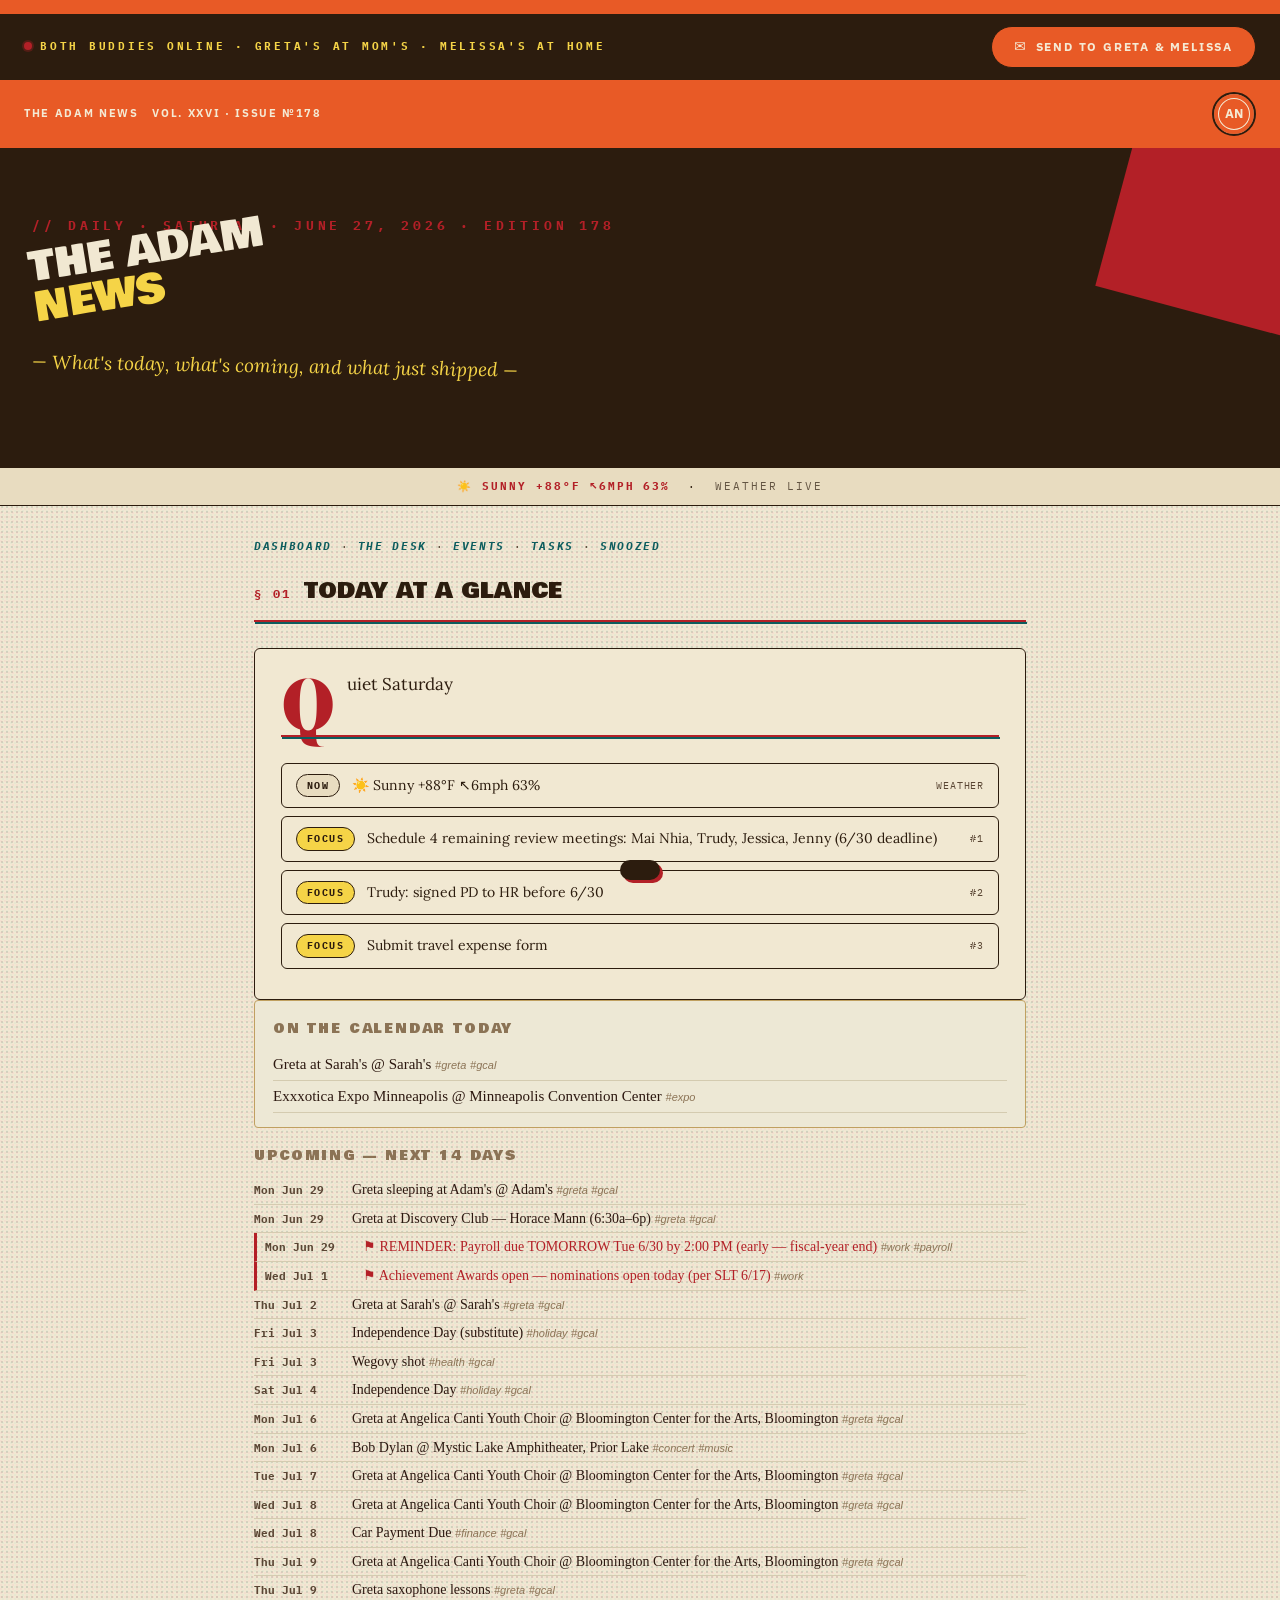
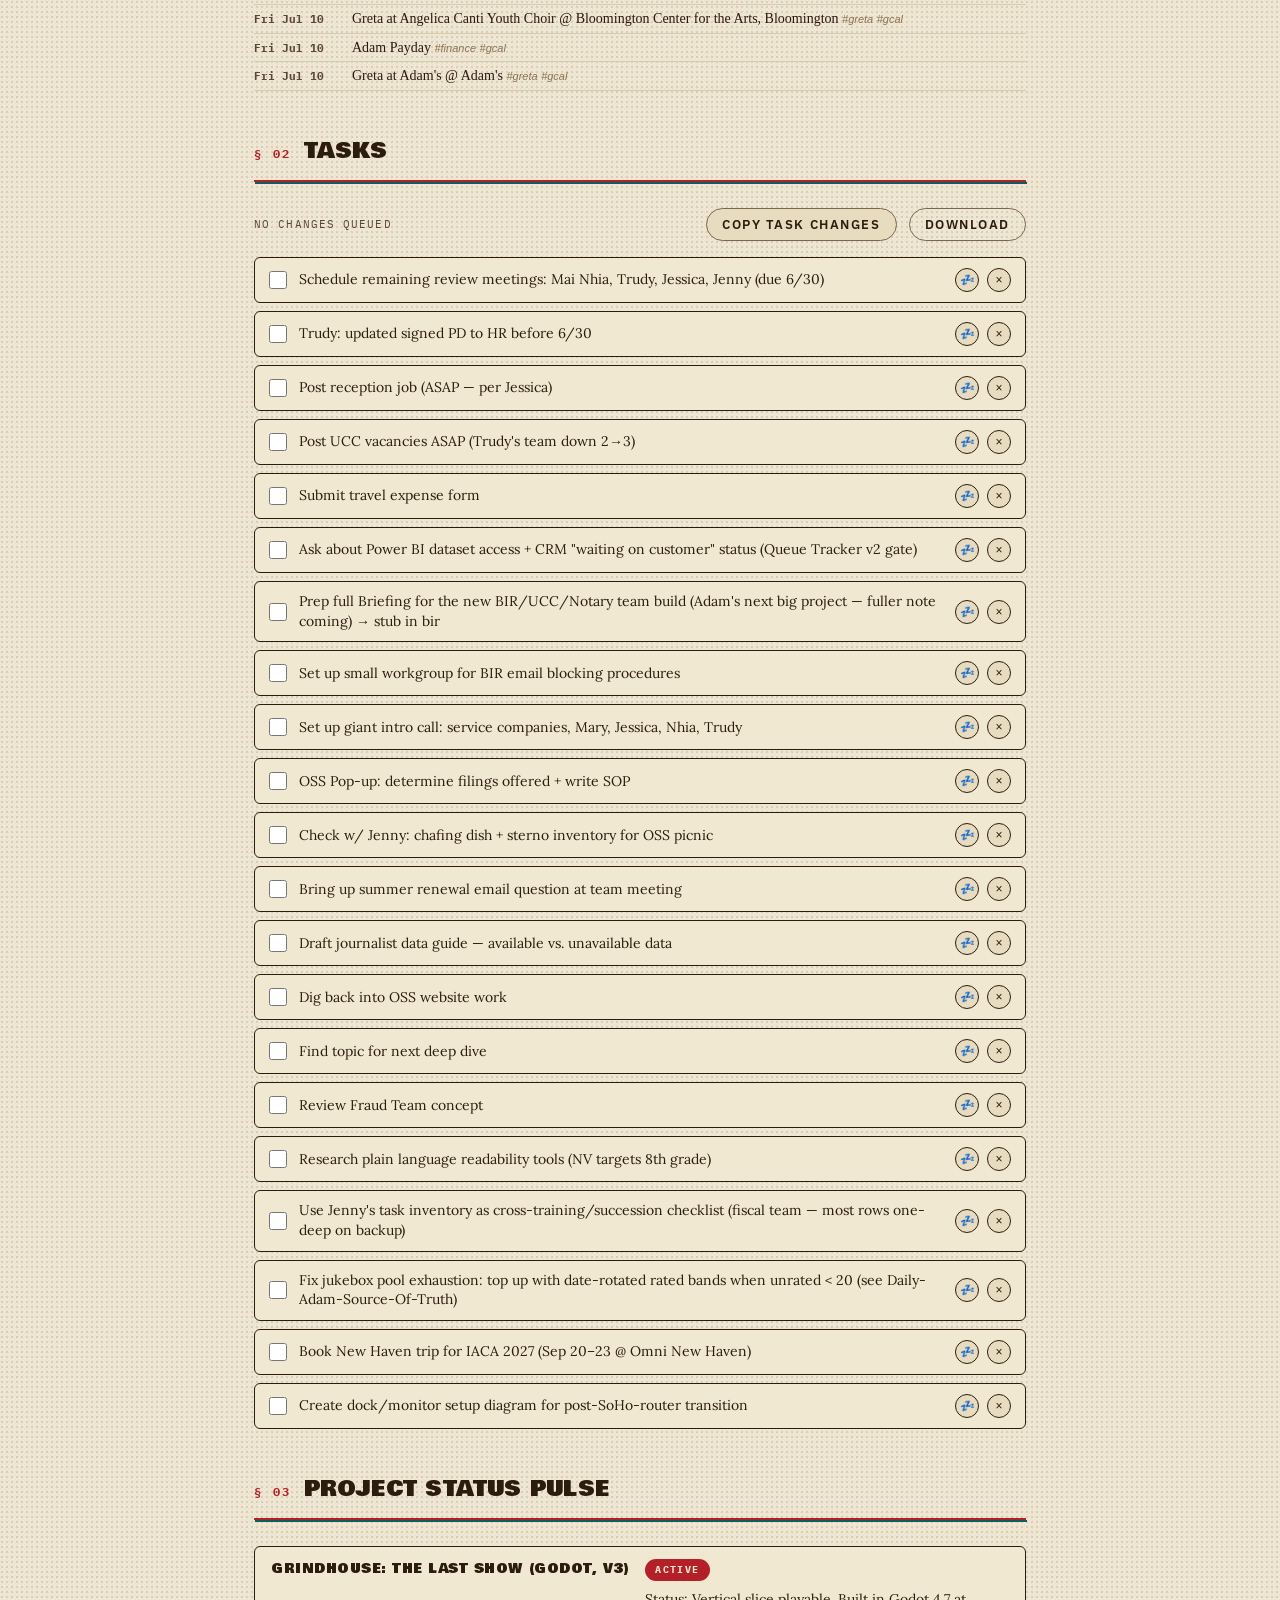
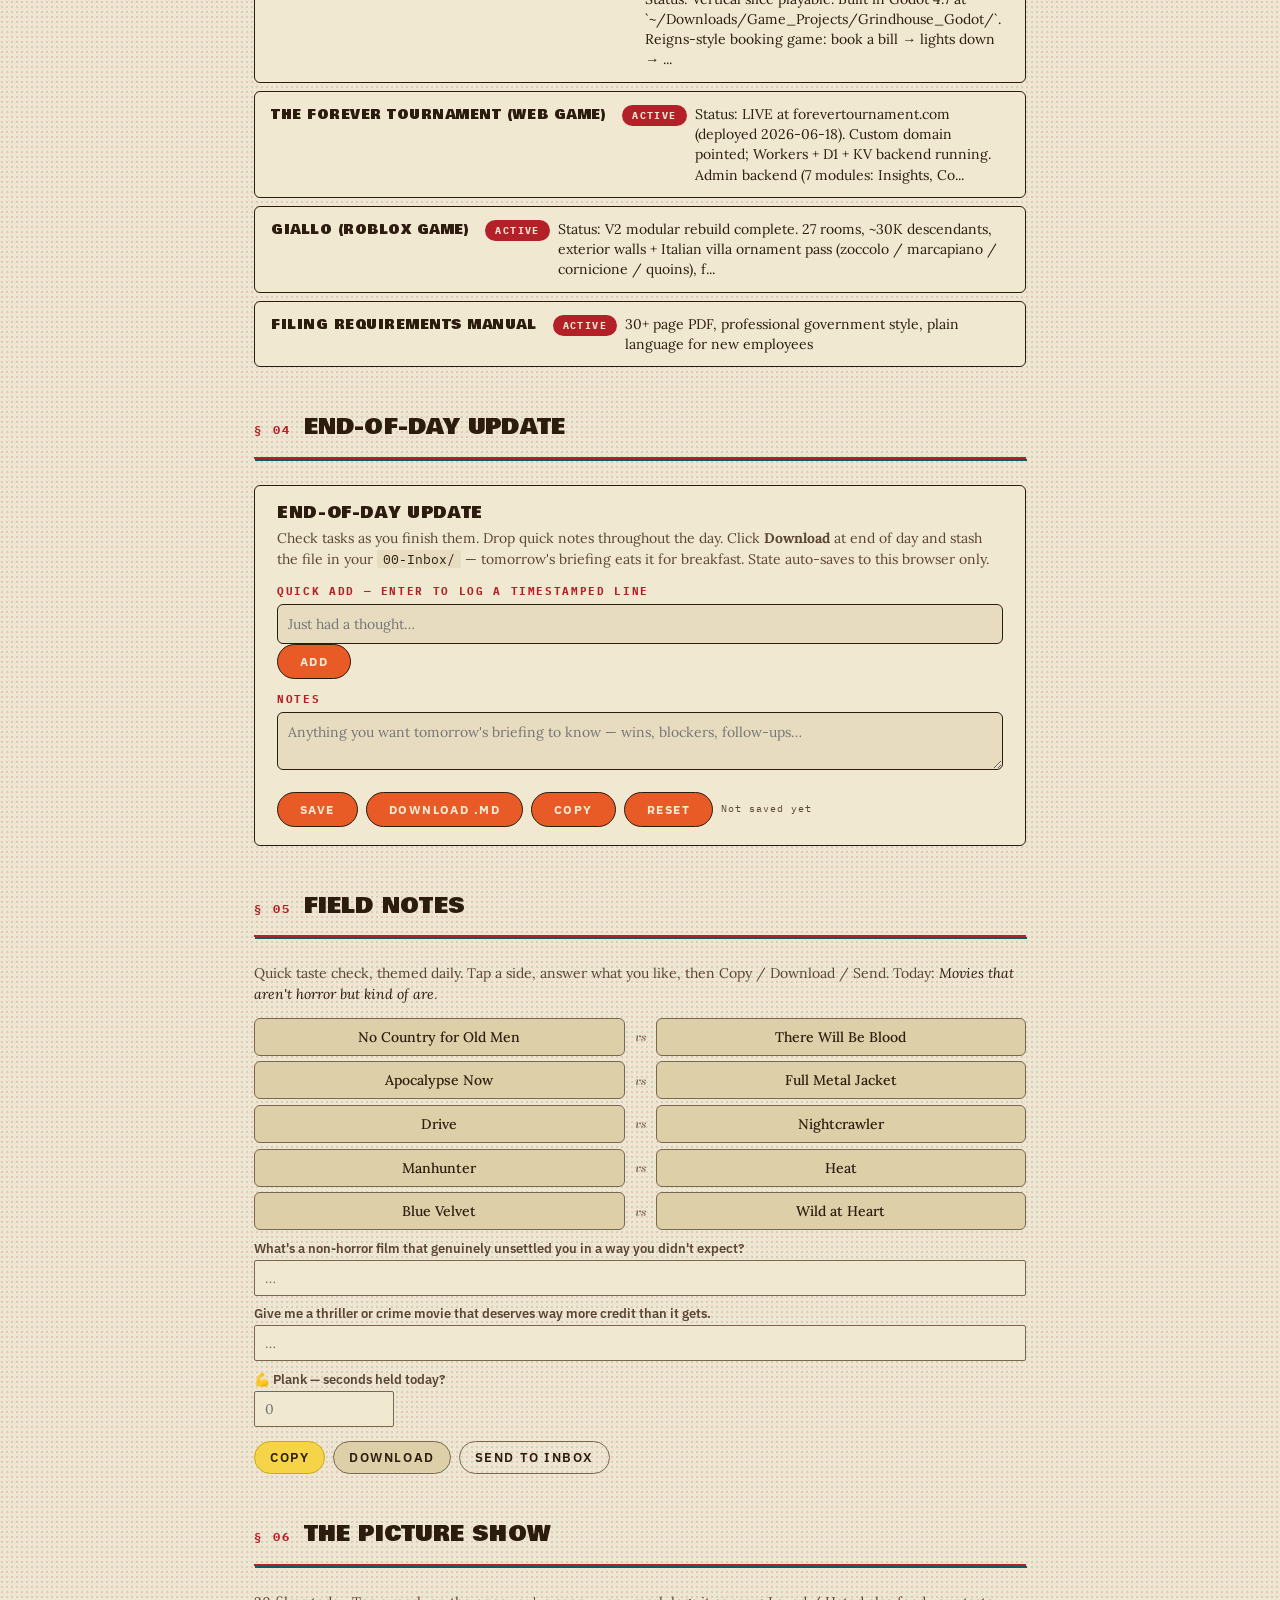
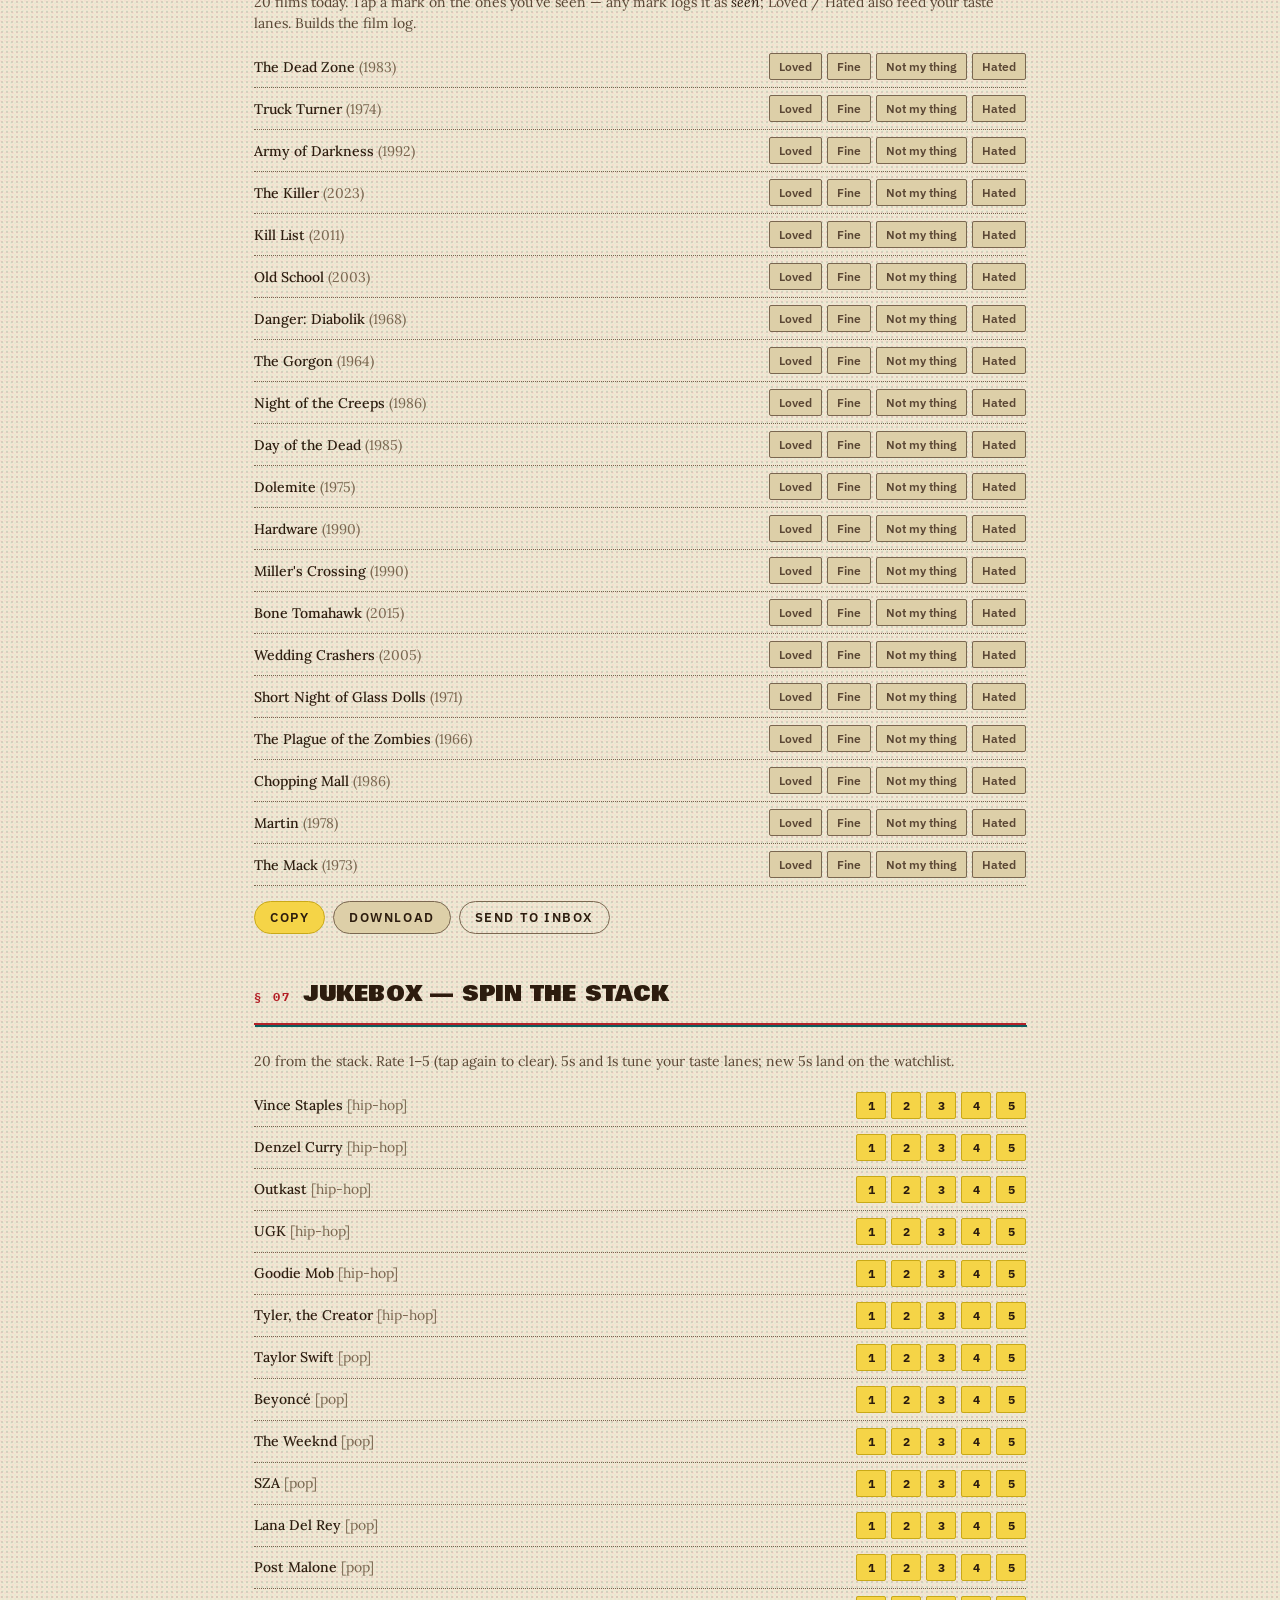
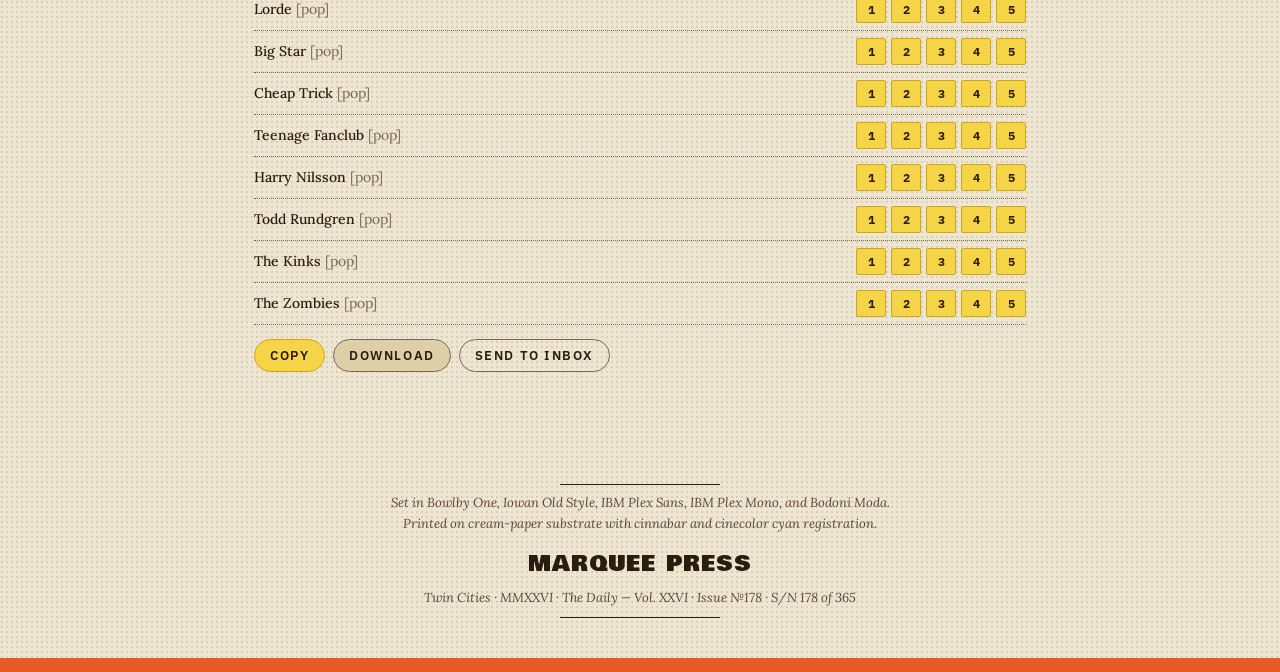
==== commit 172629b7: "Publish 2026-06-27T12:00Z" ====
--- a/index.html
+++ b/index.html
@@ -4,7 +4,7 @@
 <meta charset="utf-8">
 <meta name="viewport" content="width=device-width, initial-scale=1">
 <meta name="robots" content="noindex, nofollow, noarchive, nosnippet, noimageindex">
-<title>The Adam Tribune — 2026-05-31</title>
+<title>The Daily — 2026-06-27 — Marquee Press</title>
 <link rel="preconnect" href="https://fonts.googleapis.com">
 <link rel="preconnect" href="https://fonts.gstatic.com" crossorigin>
 <link href="https://fonts.googleapis.com/css2?family=Bowlby+One&family=Bodoni+Moda:ital,wght@0,400;0,500;0,700;0,900;1,400;1,700;1,900&family=Lora:ital,wght@0,400;0,500;0,700;1,400&family=IBM+Plex+Mono:wght@300;400;500;700&family=IBM+Plex+Sans:wght@400;500;700&family=Oswald:wght@300;400;500;700&display=swap" rel="stylesheet">
@@ -1058,7 +1058,7 @@
 }
 .task-pending.has-pending { color: var(--mp-red); font-weight: 700; }
 
-.task-row { gap: var(--mp-space-3); }
+.task-row { gap: var(--mp-space-3); position: relative; }
 .task-row .task-done {
   width: 18px;
   height: 18px;
@@ -1076,20 +1076,9 @@
   flex-shrink: 0;
 }
 .task-controls .task-snooze {
-  font-family: var(--mp-font-mono);
-  font-size: 11px;
-  border: 1px solid var(--mp-ink);
-  border-radius: var(--mp-radius-sm);
-  background: var(--mp-paper-dark);
-  color: var(--mp-ink);
-  padding: 3px 6px;
-  color-scheme: light;
-  max-width: 140px;
-}
-.task-controls .task-remove {
   border: 1px solid var(--mp-ink);
   background: var(--mp-paper-dark);
-  color: var(--mp-ink);
+  color: var(--mp-ink-faint);
   border-radius: 50%;
   width: 24px;
   height: 24px;
@@ -1101,11 +1090,129 @@
   align-items: center;
   justify-content: center;
 }
+.task-controls .task-snooze:hover { color: var(--mp-ink); border-color: var(--mp-cool); }
+.task-controls .task-snooze.is-active {
+  background: var(--mp-cool);
+  color: var(--mp-paper);
+  border-color: var(--mp-cool);
+}
+.task-controls .task-remove {
+  border: 1px solid var(--mp-ink);
+  background: var(--mp-paper-dark);
+  color: var(--mp-ink);
+  border-radius: 50%;
+  width: 24px;
+  height: 24px;
+  cursor: pointer;
+  font-size: 12px;
+  line-height: 1;
+  padding: 0;
+  display: inline-flex;
+  align-items: center;
+  justify-content: center;
+}
 .task-controls .task-remove:hover {
   background: var(--mp-red);
   color: var(--mp-paper);
   border-color: var(--mp-red-dark);
 }
+
+/* Snooze date-picker popup — Marquee Press, minimal (not a full calendar) */
+.task-snooze-pop {
+  position: absolute;
+  top: 100%;
+  right: 0;
+  z-index: 60;
+  margin-top: 6px;
+  width: 220px;
+  background: var(--mp-paper-dark);
+  color: var(--mp-ink);
+  border: 1px solid var(--mp-ink);
+  border-radius: var(--mp-radius-sm);
+  box-shadow: 3px 3px 0 var(--mp-ink);
+  padding: 12px;
+  font-family: var(--mp-font-mono);
+}
+.task-snooze-pop[hidden] { display: none; }
+.task-snooze-pop .pop-title {
+  font-size: 11px;
+  letter-spacing: 0.1em;
+  text-transform: uppercase;
+  color: var(--mp-ink-soft);
+  margin-bottom: 8px;
+}
+.task-snooze-pop .pop-preset {
+  display: block;
+  width: 100%;
+  text-align: left;
+  background: none;
+  border: none;
+  border-bottom: 1px solid transparent;
+  color: var(--mp-ink);
+  font-family: inherit;
+  font-size: 13px;
+  padding: 6px 2px;
+  cursor: pointer;
+}
+.task-snooze-pop .pop-preset:hover {
+  color: var(--mp-cool);
+  border-bottom-color: var(--mp-cool);
+}
+.task-snooze-pop .pop-rule {
+  border: none;
+  border-top: 1px dashed var(--mp-ink-faint);
+  margin: 8px 0;
+}
+.task-snooze-pop .pop-pick {
+  display: flex;
+  align-items: center;
+  gap: 6px;
+  font-size: 11px;
+  text-transform: uppercase;
+  letter-spacing: 0.06em;
+  color: var(--mp-ink-soft);
+  margin-bottom: 10px;
+}
+.task-snooze-pop .pop-pick input[type="date"] {
+  flex: 1;
+  min-width: 0;
+  font-family: inherit;
+  font-size: 12px;
+  border: 1px solid var(--mp-ink);
+  border-radius: var(--mp-radius-sm);
+  background: var(--mp-paper);
+  color: var(--mp-ink);
+  padding: 3px 5px;
+  color-scheme: light;
+}
+.task-snooze-pop .pop-foot {
+  display: flex;
+  align-items: center;
+  justify-content: space-between;
+}
+.task-snooze-pop .pop-cancel {
+  background: none;
+  border: none;
+  color: var(--mp-ink-soft);
+  font-family: inherit;
+  font-size: 12px;
+  cursor: pointer;
+  padding: 4px 2px;
+}
+.task-snooze-pop .pop-cancel:hover { color: var(--mp-red); }
+.task-snooze-pop .pop-snooze {
+  background: var(--mp-cool);
+  color: var(--mp-paper);
+  border: 1px solid var(--mp-cool);
+  border-radius: var(--mp-radius-sm);
+  font-family: inherit;
+  font-size: 12px;
+  font-weight: 700;
+  letter-spacing: 0.04em;
+  padding: 5px 12px;
+  cursor: pointer;
+}
+.task-snooze-pop .pop-snooze:hover { background: var(--mp-ink); border-color: var(--mp-ink); }
 
 .task-row.is-done .task-text { text-decoration: line-through; color: var(--mp-ink-faint); }
 .task-row.is-snoozed { opacity: 0.6; }
@@ -1345,226 +1452,424 @@
   .show-card { grid-template-columns: 56px 1fr; }
   .show-card .show-meta { grid-column: 2 / 3; align-items: flex-start; }
 }
+
+/* --- Daily Adam interactive panels (injected by daily_panels.py) --- */
+.panel-intro{font:400 14px/1.5 var(--mp-font-body);color:var(--mp-ink-soft);margin:.2rem 0 .8rem}
+.panel-buttons{display:flex;gap:8px;flex-wrap:wrap;align-items:center;margin-top:.9rem}
+.panel-status{font:500 13px var(--mp-font-sans);color:var(--mp-forest);margin-left:4px}
+.mp-btn{background:var(--mp-paper-deep);color:var(--mp-ink);border:1px solid var(--mp-ink-faint);border-radius:var(--mp-radius-pill);padding:7px 15px;font:600 13px var(--mp-font-sans);cursor:pointer}
+.mp-btn.primary{background:var(--mp-gold);border-color:var(--mp-gold-dark);color:var(--mp-ink)}
+.mp-btn.ghost{background:transparent}
+.mp-btn:hover{filter:brightness(.96)}
+.mp-btn[disabled]{opacity:.5;cursor:default}
+/* Field Notes */
+.fn-tot{display:flex;align-items:center;gap:10px;margin:.35rem 0}
+.fn-tot .fn-pick{flex:1;background:var(--mp-paper-deep);border:1px solid var(--mp-ink-faint);border-radius:var(--mp-radius-md);padding:9px 12px;font:500 14px var(--mp-font-body);color:var(--mp-ink);cursor:pointer;text-align:center}
+.fn-tot .fn-pick.on{background:var(--mp-gold);border-color:var(--mp-gold-dark);font-weight:700}
+.fn-vs{font:italic 600 12px var(--mp-font-display-serif);color:var(--mp-ink-faint)}
+.fn-open{margin:.6rem 0}
+.fn-open label{display:block;font:600 13px var(--mp-font-sans);color:var(--mp-ink-soft);margin-bottom:3px}
+.fn-open input{width:100%;box-sizing:border-box;padding:8px 10px;border:1px solid var(--mp-ink-faint);border-radius:var(--mp-radius-sm);font:400 14px var(--mp-font-body);background:var(--mp-paper)}
+.fn-plank-in{max-width:140px}
+/* Movie + Jukebox rows */
+.mv-row,.jb-row{display:flex;align-items:center;justify-content:space-between;gap:10px;padding:7px 0;border-bottom:1px dotted var(--mp-ink-faint)}
+.mv-name,.jb-name{font:500 14px var(--mp-font-body);color:var(--mp-ink)}
+.mv-year,.jb-lane{color:var(--mp-ink-faint);font-weight:400}
+.mv-marks,.jb-stars{display:flex;gap:5px;flex:0 0 auto}
+.mv-mark,.jb-star{border:1px solid var(--mp-ink-faint);background:var(--mp-paper-deep);border-radius:var(--mp-radius-sm);padding:5px 9px;font:600 12px var(--mp-font-sans);color:var(--mp-ink-soft);cursor:pointer}
+.jb-star{min-width:30px;text-align:center}
+.mv-mark[data-mark=loved].on{background:var(--mp-love);border-color:var(--mp-love);color:#fff}
+.mv-mark[data-mark=fine].on{background:var(--mp-fine);border-color:var(--mp-fine);color:var(--mp-ink)}
+.mv-mark[data-mark=nmt].on{background:var(--mp-nmt);border-color:var(--mp-nmt);color:var(--mp-ink)}
+.mv-mark[data-mark=hated].on{background:var(--mp-hate);border-color:var(--mp-hate);color:#fff}
+.jb-star.on{background:var(--mp-gold);border-color:var(--mp-gold-dark);color:var(--mp-ink);font-weight:800}
+@media(max-width:560px){.mv-row,.jb-row{flex-wrap:wrap}.mv-marks,.jb-stars{flex-wrap:wrap}}
 </style>
 </head>
-<body data-day="2026-05-31">
-<div class="buddy-bar"><div class="left"><span class="pulse"></span>Both Buddies Online · Greta's at Mom's · Melissa's at home</div><a class="cta" href="Message-Buddies.html">Send to Greta &amp; Melissa</a></div><div class="mp-spec-strip"><div style="display:flex;align-items:center;gap:14px;flex-wrap:wrap;"><span>The Adam Tribune</span><span>Vol. XXVI · Issue №151</span></div><div class="mp-roundel">AT</div></div><div class="mp-hero"><div class="mp-kicker">// DAILY · SUNDAY · MAY 31, 2026 · EDITION 151</div><h1 class="mp-title">The Adam<br><span class="mp-line-2">Tribune</span></h1><div class="mp-subtitle">— What's today, what's coming, and what just shipped —</div></div><div class="weather-strip"><strong>BAROMETER · READS TASTE · WINDS FROM THE NORTHEAST OF YOUR HEART</strong> &nbsp;·&nbsp; <span style="opacity:0.7;">Weather CARTOON</span></div><main><p class="crumbs"><span class="wikilink">Dashboard</span> · <span class="wikilink">The Desk</span> · <span class="wikilink">Events</span> · <span class="wikilink">Tasks</span> · <span class="wikilink">Snoozed</span></p><section class="daily-section">
+<body data-day="2026-06-27">
+<div class="buddy-bar"><div class="left"><span class="pulse"></span>Both Buddies Online · Greta's at Mom's · Melissa's at home</div><a class="cta" href="Message-Buddies.html">Send to Greta &amp; Melissa</a></div><div class="mp-spec-strip"><div style="display:flex;align-items:center;gap:14px;flex-wrap:wrap;"><span>The Adam News</span><span>Vol. XXVI · Issue №178</span></div><div class="mp-roundel">AN</div></div><div class="mp-hero"><div class="mp-kicker">// DAILY · SATURDAY · JUNE 27, 2026 · EDITION 178</div><h1 class="mp-title">The Adam<br><span class="mp-line-2">News</span></h1><div class="mp-subtitle">— What's today, what's coming, and what just shipped —</div></div><div class="weather-strip"><strong>☀️ Sunny +88°F ↖6mph 63%</strong> &nbsp;·&nbsp; <span style="opacity:0.7;">Weather LIVE</span></div><main><p class="crumbs"><span class="wikilink">Dashboard</span> · <span class="wikilink">The Desk</span> · <span class="wikilink">Events</span> · <span class="wikilink">Tasks</span> · <span class="wikilink">Snoozed</span></p><section class="daily-section">
 <h2 class="head"><span class="num">§ 01</span>Today at a Glance</h2>
 <div class="mp-reg-rule"></div>
 <div class="glance">
-<p class="deck"><span class="mp-dropcap">️</span> Records Retention Schedule — 30+ days past due (was May 1). Still in legal review, no movement.</p>
+<p class="deck"><span class="mp-dropcap">Q</span>uiet Saturday</p>
 <div class="mp-reg-rule"></div>
 <div class="mp-row">
 <span class="mp-pill flag">NOW</span>
-<span class="mp-row-body">BAROMETER · READS TASTE · WINDS FROM THE NORTHEAST OF YOUR HEART</span>
+<span class="mp-row-body">☀️ Sunny +88°F ↖6mph 63%</span>
 <span class="mp-row-meta">weather</span>
-</div>
-<div class="mp-row">
-<span class="mp-pill urgent">URGENT</span>
-<span class="mp-row-body">Records Retention Schedule — 30+ days past due (was May 1). Still in legal review, no movement.</span>
-<span class="mp-row-meta">FLAG</span>
 </div>
 <div class="mp-row">
 <span class="mp-pill focus">FOCUS</span>
-<span class="mp-row-body">Greta weekend — last full day before she switches to Sarah on Jun 3</span>
+<span class="mp-row-body">Schedule 4 remaining review meetings: Mai Nhia, Trudy, Jessica, Jenny (6/30 deadline)</span>
 <span class="mp-row-meta">#1</span>
 </div>
 <div class="mp-row">
 <span class="mp-pill focus">FOCUS</span>
-<span class="mp-row-body">Weekly lint runs tonight (automated, Sun 9 PM)</span>
+<span class="mp-row-body">Trudy: signed PD to HR before 6/30</span>
 <span class="mp-row-meta">#2</span>
 </div>
 <div class="mp-row">
 <span class="mp-pill focus">FOCUS</span>
-<span class="mp-row-body">WWE Clash in Italy (watch if interested)</span>
+<span class="mp-row-body">Submit travel expense form</span>
 <span class="mp-row-meta">#3</span>
 </div>
-<div class="mp-row">
-<span class="mp-pill event">EVENT</span>
-<span class="mp-row-body">WWE Clash in Italy @ Inalpi Arena, Turin · #wrestling</span>
-<span class="mp-row-meta">ALL-DAY</span>
-</div>
-<div class="mp-row">
-<span class="mp-pill event">EVENT</span>
-<span class="mp-row-body">Greta @ Adam&#x27;s (through Jun 3) · #greta</span>
-<span class="mp-row-meta">ALL-DAY</span>
-</div>
-<div class="mp-row">
-<span class="mp-pill event">EVENT</span>
-<span class="mp-row-body">Sarah out of town, Madison, WI (ends today) · #greta</span>
-<span class="mp-row-meta">ALL-DAY</span>
-</div>
-</div>
+</div>
+<!-- calendar-inject -->
+<div class="cal-today" style="background:#ede8d5;border:1px solid #c0a060;border-radius:4px;padding:14px 18px;margin-bottom:18px;">
+<div style="font-family:'Bowlby One',sans-serif;font-size:13px;letter-spacing:0.14em;text-transform:uppercase;color:#8b7355;margin:4px 0 10px;">On the Calendar Today</div>
+<div style="display:flex;gap:10px;align-items:flex-start;padding:5px 0;border-bottom:1px solid #d4cbb0;">
+<span style="font-family:'Iowan Old Style','Palatino',serif;font-size:15px;color:#2c1810;line-height:1.4;">Greta at Sarah's @ Sarah's
+ <span style="font-size:11px;color:#8b7355;font-style:italic;font-family:'IBM Plex Sans',sans-serif;">#greta</span>
+ <span style="font-size:11px;color:#8b7355;font-style:italic;font-family:'IBM Plex Sans',sans-serif;">#gcal</span>
+</span></div>
+<div style="display:flex;gap:10px;align-items:flex-start;padding:5px 0;border-bottom:1px solid #d4cbb0;">
+<span style="font-family:'Iowan Old Style','Palatino',serif;font-size:15px;color:#2c1810;line-height:1.4;">Exxxotica Expo Minneapolis @ Minneapolis Convention Center
+ <span style="font-size:11px;color:#8b7355;font-style:italic;font-family:'IBM Plex Sans',sans-serif;">#expo</span>
+</span></div>
+</div>
+<div class="cal-upcoming" style="margin-bottom:8px;">
+<div style="font-family:'Bowlby One',sans-serif;font-size:13px;letter-spacing:0.14em;text-transform:uppercase;color:#8b7355;margin:4px 0 10px;">Upcoming — Next 14 Days</div>
+<div style="display:flex;gap:10px;align-items:baseline;padding:4px 0;border-bottom:1px solid #d4cbb0;">
+<span style="font-family:'IBM Plex Mono',monospace;font-size:11px;font-weight:700;color:#5a4634;white-space:nowrap;min-width:88px;flex-shrink:0;">Mon Jun 29</span>
+<span style="font-family:'Iowan Old Style','Palatino',serif;font-size:14px;color:#2c1810;line-height:1.4;">Greta sleeping at Adam's @ Adam's
+ <span style="font-size:11px;color:#8b7355;font-style:italic;font-family:'IBM Plex Sans',sans-serif;">#greta</span>
+ <span style="font-size:11px;color:#8b7355;font-style:italic;font-family:'IBM Plex Sans',sans-serif;">#gcal</span>
+</span></div>
+<div style="display:flex;gap:10px;align-items:baseline;padding:4px 0;border-bottom:1px solid #d4cbb0;">
+<span style="font-family:'IBM Plex Mono',monospace;font-size:11px;font-weight:700;color:#5a4634;white-space:nowrap;min-width:88px;flex-shrink:0;">Mon Jun 29</span>
+<span style="font-family:'Iowan Old Style','Palatino',serif;font-size:14px;color:#2c1810;line-height:1.4;">Greta at Discovery Club — Horace Mann (6:30a–6p)
+ <span style="font-size:11px;color:#8b7355;font-style:italic;font-family:'IBM Plex Sans',sans-serif;">#greta</span>
+ <span style="font-size:11px;color:#8b7355;font-style:italic;font-family:'IBM Plex Sans',sans-serif;">#gcal</span>
+</span></div>
+<div style="display:flex;gap:10px;align-items:baseline;padding:4px 0;border-bottom:1px solid #d4cbb0;border-left:3px solid #b32027;padding-left:8px;">
+<span style="font-family:'IBM Plex Mono',monospace;font-size:11px;font-weight:700;color:#5a4634;white-space:nowrap;min-width:88px;flex-shrink:0;">Mon Jun 29</span>
+<span style="font-family:'Iowan Old Style','Palatino',serif;font-size:14px;color:#b32027;line-height:1.4;">⚑ REMINDER: Payroll due TOMORROW Tue 6/30 by 2:00 PM (early — fiscal-year end)
+ <span style="font-size:11px;color:#8b7355;font-style:italic;font-family:'IBM Plex Sans',sans-serif;">#work</span>
+ <span style="font-size:11px;color:#8b7355;font-style:italic;font-family:'IBM Plex Sans',sans-serif;">#payroll</span>
+</span></div>
+<div style="display:flex;gap:10px;align-items:baseline;padding:4px 0;border-bottom:1px solid #d4cbb0;border-left:3px solid #b32027;padding-left:8px;">
+<span style="font-family:'IBM Plex Mono',monospace;font-size:11px;font-weight:700;color:#5a4634;white-space:nowrap;min-width:88px;flex-shrink:0;">Wed Jul 1</span>
+<span style="font-family:'Iowan Old Style','Palatino',serif;font-size:14px;color:#b32027;line-height:1.4;">⚑ Achievement Awards open — nominations open today (per SLT 6/17)
+ <span style="font-size:11px;color:#8b7355;font-style:italic;font-family:'IBM Plex Sans',sans-serif;">#work</span>
+</span></div>
+<div style="display:flex;gap:10px;align-items:baseline;padding:4px 0;border-bottom:1px solid #d4cbb0;">
+<span style="font-family:'IBM Plex Mono',monospace;font-size:11px;font-weight:700;color:#5a4634;white-space:nowrap;min-width:88px;flex-shrink:0;">Thu Jul 2</span>
+<span style="font-family:'Iowan Old Style','Palatino',serif;font-size:14px;color:#2c1810;line-height:1.4;">Greta at Sarah's @ Sarah's
+ <span style="font-size:11px;color:#8b7355;font-style:italic;font-family:'IBM Plex Sans',sans-serif;">#greta</span>
+ <span style="font-size:11px;color:#8b7355;font-style:italic;font-family:'IBM Plex Sans',sans-serif;">#gcal</span>
+</span></div>
+<div style="display:flex;gap:10px;align-items:baseline;padding:4px 0;border-bottom:1px solid #d4cbb0;">
+<span style="font-family:'IBM Plex Mono',monospace;font-size:11px;font-weight:700;color:#5a4634;white-space:nowrap;min-width:88px;flex-shrink:0;">Fri Jul 3</span>
+<span style="font-family:'Iowan Old Style','Palatino',serif;font-size:14px;color:#2c1810;line-height:1.4;">Independence Day (substitute)
+ <span style="font-size:11px;color:#8b7355;font-style:italic;font-family:'IBM Plex Sans',sans-serif;">#holiday</span>
+ <span style="font-size:11px;color:#8b7355;font-style:italic;font-family:'IBM Plex Sans',sans-serif;">#gcal</span>
+</span></div>
+<div style="display:flex;gap:10px;align-items:baseline;padding:4px 0;border-bottom:1px solid #d4cbb0;">
+<span style="font-family:'IBM Plex Mono',monospace;font-size:11px;font-weight:700;color:#5a4634;white-space:nowrap;min-width:88px;flex-shrink:0;">Fri Jul 3</span>
+<span style="font-family:'Iowan Old Style','Palatino',serif;font-size:14px;color:#2c1810;line-height:1.4;">Wegovy shot
+ <span style="font-size:11px;color:#8b7355;font-style:italic;font-family:'IBM Plex Sans',sans-serif;">#health</span>
+ <span style="font-size:11px;color:#8b7355;font-style:italic;font-family:'IBM Plex Sans',sans-serif;">#gcal</span>
+</span></div>
+<div style="display:flex;gap:10px;align-items:baseline;padding:4px 0;border-bottom:1px solid #d4cbb0;">
+<span style="font-family:'IBM Plex Mono',monospace;font-size:11px;font-weight:700;color:#5a4634;white-space:nowrap;min-width:88px;flex-shrink:0;">Sat Jul 4</span>
+<span style="font-family:'Iowan Old Style','Palatino',serif;font-size:14px;color:#2c1810;line-height:1.4;">Independence Day
+ <span style="font-size:11px;color:#8b7355;font-style:italic;font-family:'IBM Plex Sans',sans-serif;">#holiday</span>
+ <span style="font-size:11px;color:#8b7355;font-style:italic;font-family:'IBM Plex Sans',sans-serif;">#gcal</span>
+</span></div>
+<div style="display:flex;gap:10px;align-items:baseline;padding:4px 0;border-bottom:1px solid #d4cbb0;">
+<span style="font-family:'IBM Plex Mono',monospace;font-size:11px;font-weight:700;color:#5a4634;white-space:nowrap;min-width:88px;flex-shrink:0;">Mon Jul 6</span>
+<span style="font-family:'Iowan Old Style','Palatino',serif;font-size:14px;color:#2c1810;line-height:1.4;">Greta at Angelica Canti Youth Choir @ Bloomington Center for the Arts, Bloomington
+ <span style="font-size:11px;color:#8b7355;font-style:italic;font-family:'IBM Plex Sans',sans-serif;">#greta</span>
+ <span style="font-size:11px;color:#8b7355;font-style:italic;font-family:'IBM Plex Sans',sans-serif;">#gcal</span>
+</span></div>
+<div style="display:flex;gap:10px;align-items:baseline;padding:4px 0;border-bottom:1px solid #d4cbb0;">
+<span style="font-family:'IBM Plex Mono',monospace;font-size:11px;font-weight:700;color:#5a4634;white-space:nowrap;min-width:88px;flex-shrink:0;">Mon Jul 6</span>
+<span style="font-family:'Iowan Old Style','Palatino',serif;font-size:14px;color:#2c1810;line-height:1.4;">Bob Dylan @ Mystic Lake Amphitheater, Prior Lake
+ <span style="font-size:11px;color:#8b7355;font-style:italic;font-family:'IBM Plex Sans',sans-serif;">#concert</span>
+ <span style="font-size:11px;color:#8b7355;font-style:italic;font-family:'IBM Plex Sans',sans-serif;">#music</span>
+</span></div>
+<div style="display:flex;gap:10px;align-items:baseline;padding:4px 0;border-bottom:1px solid #d4cbb0;">
+<span style="font-family:'IBM Plex Mono',monospace;font-size:11px;font-weight:700;color:#5a4634;white-space:nowrap;min-width:88px;flex-shrink:0;">Tue Jul 7</span>
+<span style="font-family:'Iowan Old Style','Palatino',serif;font-size:14px;color:#2c1810;line-height:1.4;">Greta at Angelica Canti Youth Choir @ Bloomington Center for the Arts, Bloomington
+ <span style="font-size:11px;color:#8b7355;font-style:italic;font-family:'IBM Plex Sans',sans-serif;">#greta</span>
+ <span style="font-size:11px;color:#8b7355;font-style:italic;font-family:'IBM Plex Sans',sans-serif;">#gcal</span>
+</span></div>
+<div style="display:flex;gap:10px;align-items:baseline;padding:4px 0;border-bottom:1px solid #d4cbb0;">
+<span style="font-family:'IBM Plex Mono',monospace;font-size:11px;font-weight:700;color:#5a4634;white-space:nowrap;min-width:88px;flex-shrink:0;">Wed Jul 8</span>
+<span style="font-family:'Iowan Old Style','Palatino',serif;font-size:14px;color:#2c1810;line-height:1.4;">Greta at Angelica Canti Youth Choir @ Bloomington Center for the Arts, Bloomington
+ <span style="font-size:11px;color:#8b7355;font-style:italic;font-family:'IBM Plex Sans',sans-serif;">#greta</span>
+ <span style="font-size:11px;color:#8b7355;font-style:italic;font-family:'IBM Plex Sans',sans-serif;">#gcal</span>
+</span></div>
+<div style="display:flex;gap:10px;align-items:baseline;padding:4px 0;border-bottom:1px solid #d4cbb0;">
+<span style="font-family:'IBM Plex Mono',monospace;font-size:11px;font-weight:700;color:#5a4634;white-space:nowrap;min-width:88px;flex-shrink:0;">Wed Jul 8</span>
+<span style="font-family:'Iowan Old Style','Palatino',serif;font-size:14px;color:#2c1810;line-height:1.4;">Car Payment Due
+ <span style="font-size:11px;color:#8b7355;font-style:italic;font-family:'IBM Plex Sans',sans-serif;">#finance</span>
+ <span style="font-size:11px;color:#8b7355;font-style:italic;font-family:'IBM Plex Sans',sans-serif;">#gcal</span>
+</span></div>
+<div style="display:flex;gap:10px;align-items:baseline;padding:4px 0;border-bottom:1px solid #d4cbb0;">
+<span style="font-family:'IBM Plex Mono',monospace;font-size:11px;font-weight:700;color:#5a4634;white-space:nowrap;min-width:88px;flex-shrink:0;">Thu Jul 9</span>
+<span style="font-family:'Iowan Old Style','Palatino',serif;font-size:14px;color:#2c1810;line-height:1.4;">Greta at Angelica Canti Youth Choir @ Bloomington Center for the Arts, Bloomington
+ <span style="font-size:11px;color:#8b7355;font-style:italic;font-family:'IBM Plex Sans',sans-serif;">#greta</span>
+ <span style="font-size:11px;color:#8b7355;font-style:italic;font-family:'IBM Plex Sans',sans-serif;">#gcal</span>
+</span></div>
+<div style="display:flex;gap:10px;align-items:baseline;padding:4px 0;border-bottom:1px solid #d4cbb0;">
+<span style="font-family:'IBM Plex Mono',monospace;font-size:11px;font-weight:700;color:#5a4634;white-space:nowrap;min-width:88px;flex-shrink:0;">Thu Jul 9</span>
+<span style="font-family:'Iowan Old Style','Palatino',serif;font-size:14px;color:#2c1810;line-height:1.4;">Greta saxophone lessons
+ <span style="font-size:11px;color:#8b7355;font-style:italic;font-family:'IBM Plex Sans',sans-serif;">#greta</span>
+ <span style="font-size:11px;color:#8b7355;font-style:italic;font-family:'IBM Plex Sans',sans-serif;">#gcal</span>
+</span></div>
+<div style="display:flex;gap:10px;align-items:baseline;padding:4px 0;border-bottom:1px solid #d4cbb0;">
+<span style="font-family:'IBM Plex Mono',monospace;font-size:11px;font-weight:700;color:#5a4634;white-space:nowrap;min-width:88px;flex-shrink:0;">Fri Jul 10</span>
+<span style="font-family:'Iowan Old Style','Palatino',serif;font-size:14px;color:#2c1810;line-height:1.4;">Greta at Angelica Canti Youth Choir @ Bloomington Center for the Arts, Bloomington
+ <span style="font-size:11px;color:#8b7355;font-style:italic;font-family:'IBM Plex Sans',sans-serif;">#greta</span>
+ <span style="font-size:11px;color:#8b7355;font-style:italic;font-family:'IBM Plex Sans',sans-serif;">#gcal</span>
+</span></div>
+<div style="display:flex;gap:10px;align-items:baseline;padding:4px 0;border-bottom:1px solid #d4cbb0;">
+<span style="font-family:'IBM Plex Mono',monospace;font-size:11px;font-weight:700;color:#5a4634;white-space:nowrap;min-width:88px;flex-shrink:0;">Fri Jul 10</span>
+<span style="font-family:'Iowan Old Style','Palatino',serif;font-size:14px;color:#2c1810;line-height:1.4;">Adam Payday
+ <span style="font-size:11px;color:#8b7355;font-style:italic;font-family:'IBM Plex Sans',sans-serif;">#finance</span>
+ <span style="font-size:11px;color:#8b7355;font-style:italic;font-family:'IBM Plex Sans',sans-serif;">#gcal</span>
+</span></div>
+<div style="display:flex;gap:10px;align-items:baseline;padding:4px 0;border-bottom:1px solid #d4cbb0;">
+<span style="font-family:'IBM Plex Mono',monospace;font-size:11px;font-weight:700;color:#5a4634;white-space:nowrap;min-width:88px;flex-shrink:0;">Fri Jul 10</span>
+<span style="font-family:'Iowan Old Style','Palatino',serif;font-size:14px;color:#2c1810;line-height:1.4;">Greta at Adam's @ Adam's
+ <span style="font-size:11px;color:#8b7355;font-style:italic;font-family:'IBM Plex Sans',sans-serif;">#greta</span>
+ <span style="font-size:11px;color:#8b7355;font-style:italic;font-family:'IBM Plex Sans',sans-serif;">#gcal</span>
+</span></div>
+</div>
+<!-- /calendar-inject -->
 </section><section class="daily-section" id="tasks-section">
 <h2 class="head"><span class="num">§ 02</span>Tasks</h2>
 <div class="mp-reg-rule"></div>
 <div class="task-actions-bar"><span class="task-pending" id="task-pending">No changes queued</span><button id="tasks-copy" class="mp-btn secondary" type="button">Copy task changes</button><button id="tasks-download" class="mp-btn ghost" type="button">Download</button></div>
+<div class="mp-row task-row" data-taskid="tk30452a86">
+<input type="checkbox" class="task-done" data-taskid="tk30452a86" aria-label="Mark done">
+<span class="mp-row-body task-text">Schedule remaining review meetings: Mai Nhia, Trudy, Jessica, Jenny (due 6/30)</span>
+<span class="task-controls">
+<button type="button" class="task-snooze" data-taskid="tk30452a86" aria-label="Snooze" title="Snooze">&#x1F4A4;</button>
+<button type="button" class="task-remove" data-taskid="tk30452a86" aria-label="Remove" title="Remove task">&times;</button>
+<div class="task-snooze-pop" data-taskid="tk30452a86" hidden><div class="pop-title">&#x1F4A4; Snooze until&hellip;</div><button type="button" class="pop-preset" data-preset="tomorrow" data-taskid="tk30452a86">Tomorrow</button><button type="button" class="pop-preset" data-preset="monday" data-taskid="tk30452a86">Next Monday</button><button type="button" class="pop-preset" data-preset="2weeks" data-taskid="tk30452a86">2 weeks</button><hr class="pop-rule"><label class="pop-pick">Pick date <input type="date" class="task-snooze-pick" data-taskid="tk30452a86"></label><div class="pop-foot"><button type="button" class="pop-cancel" data-taskid="tk30452a86">Cancel</button><button type="button" class="pop-snooze" data-taskid="tk30452a86">Snooze</button></div></div>
+</span>
+<span class="task-status" data-taskid="tk30452a86"></span>
+</div>
+<div class="mp-row task-row" data-taskid="tkb1571f76">
+<input type="checkbox" class="task-done" data-taskid="tkb1571f76" aria-label="Mark done">
+<span class="mp-row-body task-text">Trudy: updated signed PD to HR before 6/30</span>
+<span class="task-controls">
+<button type="button" class="task-snooze" data-taskid="tkb1571f76" aria-label="Snooze" title="Snooze">&#x1F4A4;</button>
+<button type="button" class="task-remove" data-taskid="tkb1571f76" aria-label="Remove" title="Remove task">&times;</button>
+<div class="task-snooze-pop" data-taskid="tkb1571f76" hidden><div class="pop-title">&#x1F4A4; Snooze until&hellip;</div><button type="button" class="pop-preset" data-preset="tomorrow" data-taskid="tkb1571f76">Tomorrow</button><button type="button" class="pop-preset" data-preset="monday" data-taskid="tkb1571f76">Next Monday</button><button type="button" class="pop-preset" data-preset="2weeks" data-taskid="tkb1571f76">2 weeks</button><hr class="pop-rule"><label class="pop-pick">Pick date <input type="date" class="task-snooze-pick" data-taskid="tkb1571f76"></label><div class="pop-foot"><button type="button" class="pop-cancel" data-taskid="tkb1571f76">Cancel</button><button type="button" class="pop-snooze" data-taskid="tkb1571f76">Snooze</button></div></div>
+</span>
+<span class="task-status" data-taskid="tkb1571f76"></span>
+</div>
+<div class="mp-row task-row" data-taskid="tk6cc5ec00">
+<input type="checkbox" class="task-done" data-taskid="tk6cc5ec00" aria-label="Mark done">
+<span class="mp-row-body task-text">Post reception job (ASAP — per Jessica)</span>
+<span class="task-controls">
+<button type="button" class="task-snooze" data-taskid="tk6cc5ec00" aria-label="Snooze" title="Snooze">&#x1F4A4;</button>
+<button type="button" class="task-remove" data-taskid="tk6cc5ec00" aria-label="Remove" title="Remove task">&times;</button>
+<div class="task-snooze-pop" data-taskid="tk6cc5ec00" hidden><div class="pop-title">&#x1F4A4; Snooze until&hellip;</div><button type="button" class="pop-preset" data-preset="tomorrow" data-taskid="tk6cc5ec00">Tomorrow</button><button type="button" class="pop-preset" data-preset="monday" data-taskid="tk6cc5ec00">Next Monday</button><button type="button" class="pop-preset" data-preset="2weeks" data-taskid="tk6cc5ec00">2 weeks</button><hr class="pop-rule"><label class="pop-pick">Pick date <input type="date" class="task-snooze-pick" data-taskid="tk6cc5ec00"></label><div class="pop-foot"><button type="button" class="pop-cancel" data-taskid="tk6cc5ec00">Cancel</button><button type="button" class="pop-snooze" data-taskid="tk6cc5ec00">Snooze</button></div></div>
+</span>
+<span class="task-status" data-taskid="tk6cc5ec00"></span>
+</div>
+<div class="mp-row task-row" data-taskid="tk57b35d01">
+<input type="checkbox" class="task-done" data-taskid="tk57b35d01" aria-label="Mark done">
+<span class="mp-row-body task-text">Post UCC vacancies ASAP (Trudy&#x27;s team down 2→3)</span>
+<span class="task-controls">
+<button type="button" class="task-snooze" data-taskid="tk57b35d01" aria-label="Snooze" title="Snooze">&#x1F4A4;</button>
+<button type="button" class="task-remove" data-taskid="tk57b35d01" aria-label="Remove" title="Remove task">&times;</button>
+<div class="task-snooze-pop" data-taskid="tk57b35d01" hidden><div class="pop-title">&#x1F4A4; Snooze until&hellip;</div><button type="button" class="pop-preset" data-preset="tomorrow" data-taskid="tk57b35d01">Tomorrow</button><button type="button" class="pop-preset" data-preset="monday" data-taskid="tk57b35d01">Next Monday</button><button type="button" class="pop-preset" data-preset="2weeks" data-taskid="tk57b35d01">2 weeks</button><hr class="pop-rule"><label class="pop-pick">Pick date <input type="date" class="task-snooze-pick" data-taskid="tk57b35d01"></label><div class="pop-foot"><button type="button" class="pop-cancel" data-taskid="tk57b35d01">Cancel</button><button type="button" class="pop-snooze" data-taskid="tk57b35d01">Snooze</button></div></div>
+</span>
+<span class="task-status" data-taskid="tk57b35d01"></span>
+</div>
+<div class="mp-row task-row" data-taskid="tk716006f3">
+<input type="checkbox" class="task-done" data-taskid="tk716006f3" aria-label="Mark done">
+<span class="mp-row-body task-text">Submit travel expense form</span>
+<span class="task-controls">
+<button type="button" class="task-snooze" data-taskid="tk716006f3" aria-label="Snooze" title="Snooze">&#x1F4A4;</button>
+<button type="button" class="task-remove" data-taskid="tk716006f3" aria-label="Remove" title="Remove task">&times;</button>
+<div class="task-snooze-pop" data-taskid="tk716006f3" hidden><div class="pop-title">&#x1F4A4; Snooze until&hellip;</div><button type="button" class="pop-preset" data-preset="tomorrow" data-taskid="tk716006f3">Tomorrow</button><button type="button" class="pop-preset" data-preset="monday" data-taskid="tk716006f3">Next Monday</button><button type="button" class="pop-preset" data-preset="2weeks" data-taskid="tk716006f3">2 weeks</button><hr class="pop-rule"><label class="pop-pick">Pick date <input type="date" class="task-snooze-pick" data-taskid="tk716006f3"></label><div class="pop-foot"><button type="button" class="pop-cancel" data-taskid="tk716006f3">Cancel</button><button type="button" class="pop-snooze" data-taskid="tk716006f3">Snooze</button></div></div>
+</span>
+<span class="task-status" data-taskid="tk716006f3"></span>
+</div>
+<div class="mp-row task-row" data-taskid="tk9735942b">
+<input type="checkbox" class="task-done" data-taskid="tk9735942b" aria-label="Mark done">
+<span class="mp-row-body task-text">Ask about Power BI dataset access + CRM &quot;waiting on customer&quot; status (Queue Tracker v2 gate)</span>
+<span class="task-controls">
+<button type="button" class="task-snooze" data-taskid="tk9735942b" aria-label="Snooze" title="Snooze">&#x1F4A4;</button>
+<button type="button" class="task-remove" data-taskid="tk9735942b" aria-label="Remove" title="Remove task">&times;</button>
+<div class="task-snooze-pop" data-taskid="tk9735942b" hidden><div class="pop-title">&#x1F4A4; Snooze until&hellip;</div><button type="button" class="pop-preset" data-preset="tomorrow" data-taskid="tk9735942b">Tomorrow</button><button type="button" class="pop-preset" data-preset="monday" data-taskid="tk9735942b">Next Monday</button><button type="button" class="pop-preset" data-preset="2weeks" data-taskid="tk9735942b">2 weeks</button><hr class="pop-rule"><label class="pop-pick">Pick date <input type="date" class="task-snooze-pick" data-taskid="tk9735942b"></label><div class="pop-foot"><button type="button" class="pop-cancel" data-taskid="tk9735942b">Cancel</button><button type="button" class="pop-snooze" data-taskid="tk9735942b">Snooze</button></div></div>
+</span>
+<span class="task-status" data-taskid="tk9735942b"></span>
+</div>
+<div class="mp-row task-row" data-taskid="tkc718e122">
+<input type="checkbox" class="task-done" data-taskid="tkc718e122" aria-label="Mark done">
+<span class="mp-row-body task-text">Prep full Briefing for the new BIR/UCC/Notary team build (Adam&#x27;s next big project — fuller note coming) → stub in <span class="wikilink">bir</span></span>
+<span class="task-controls">
+<button type="button" class="task-snooze" data-taskid="tkc718e122" aria-label="Snooze" title="Snooze">&#x1F4A4;</button>
+<button type="button" class="task-remove" data-taskid="tkc718e122" aria-label="Remove" title="Remove task">&times;</button>
+<div class="task-snooze-pop" data-taskid="tkc718e122" hidden><div class="pop-title">&#x1F4A4; Snooze until&hellip;</div><button type="button" class="pop-preset" data-preset="tomorrow" data-taskid="tkc718e122">Tomorrow</button><button type="button" class="pop-preset" data-preset="monday" data-taskid="tkc718e122">Next Monday</button><button type="button" class="pop-preset" data-preset="2weeks" data-taskid="tkc718e122">2 weeks</button><hr class="pop-rule"><label class="pop-pick">Pick date <input type="date" class="task-snooze-pick" data-taskid="tkc718e122"></label><div class="pop-foot"><button type="button" class="pop-cancel" data-taskid="tkc718e122">Cancel</button><button type="button" class="pop-snooze" data-taskid="tkc718e122">Snooze</button></div></div>
+</span>
+<span class="task-status" data-taskid="tkc718e122"></span>
+</div>
 <div class="mp-row task-row" data-taskid="tk591208b2">
 <input type="checkbox" class="task-done" data-taskid="tk591208b2" aria-label="Mark done">
 <span class="mp-row-body task-text">Set up small workgroup for BIR email blocking procedures</span>
 <span class="task-controls">
-<input type="date" class="task-snooze" data-taskid="tk591208b2" aria-label="Snooze until">
+<button type="button" class="task-snooze" data-taskid="tk591208b2" aria-label="Snooze" title="Snooze">&#x1F4A4;</button>
 <button type="button" class="task-remove" data-taskid="tk591208b2" aria-label="Remove" title="Remove task">&times;</button>
+<div class="task-snooze-pop" data-taskid="tk591208b2" hidden><div class="pop-title">&#x1F4A4; Snooze until&hellip;</div><button type="button" class="pop-preset" data-preset="tomorrow" data-taskid="tk591208b2">Tomorrow</button><button type="button" class="pop-preset" data-preset="monday" data-taskid="tk591208b2">Next Monday</button><button type="button" class="pop-preset" data-preset="2weeks" data-taskid="tk591208b2">2 weeks</button><hr class="pop-rule"><label class="pop-pick">Pick date <input type="date" class="task-snooze-pick" data-taskid="tk591208b2"></label><div class="pop-foot"><button type="button" class="pop-cancel" data-taskid="tk591208b2">Cancel</button><button type="button" class="pop-snooze" data-taskid="tk591208b2">Snooze</button></div></div>
 </span>
 <span class="task-status" data-taskid="tk591208b2"></span>
 </div>
-<div class="mp-row task-row" data-taskid="tk05485f0e">
-<input type="checkbox" class="task-done" data-taskid="tk05485f0e" aria-label="Mark done">
-<span class="mp-row-body task-text">Reach out to supervisor Mary — topic list: prepare before the call</span>
+<div class="mp-row task-row" data-taskid="tkc584dcfa">
+<input type="checkbox" class="task-done" data-taskid="tkc584dcfa" aria-label="Mark done">
+<span class="mp-row-body task-text">Set up giant intro call: service companies, Mary, Jessica, Nhia, Trudy</span>
 <span class="task-controls">
-<input type="date" class="task-snooze" data-taskid="tk05485f0e" aria-label="Snooze until">
-<button type="button" class="task-remove" data-taskid="tk05485f0e" aria-label="Remove" title="Remove task">&times;</button>
+<button type="button" class="task-snooze" data-taskid="tkc584dcfa" aria-label="Snooze" title="Snooze">&#x1F4A4;</button>
+<button type="button" class="task-remove" data-taskid="tkc584dcfa" aria-label="Remove" title="Remove task">&times;</button>
+<div class="task-snooze-pop" data-taskid="tkc584dcfa" hidden><div class="pop-title">&#x1F4A4; Snooze until&hellip;</div><button type="button" class="pop-preset" data-preset="tomorrow" data-taskid="tkc584dcfa">Tomorrow</button><button type="button" class="pop-preset" data-preset="monday" data-taskid="tkc584dcfa">Next Monday</button><button type="button" class="pop-preset" data-preset="2weeks" data-taskid="tkc584dcfa">2 weeks</button><hr class="pop-rule"><label class="pop-pick">Pick date <input type="date" class="task-snooze-pick" data-taskid="tkc584dcfa"></label><div class="pop-foot"><button type="button" class="pop-cancel" data-taskid="tkc584dcfa">Cancel</button><button type="button" class="pop-snooze" data-taskid="tkc584dcfa">Snooze</button></div></div>
 </span>
-<span class="task-status" data-taskid="tk05485f0e"></span>
-</div>
-<div class="mp-row task-row" data-taskid="tk6cc5ec00">
-<input type="checkbox" class="task-done" data-taskid="tk6cc5ec00" aria-label="Mark done">
-<span class="mp-row-body task-text">Post reception job (ASAP — per Jessica)</span>
+<span class="task-status" data-taskid="tkc584dcfa"></span>
+</div>
+<div class="mp-row task-row" data-taskid="tka98df6b3">
+<input type="checkbox" class="task-done" data-taskid="tka98df6b3" aria-label="Mark done">
+<span class="mp-row-body task-text">OSS Pop-up: determine filings offered + write SOP</span>
 <span class="task-controls">
-<input type="date" class="task-snooze" data-taskid="tk6cc5ec00" aria-label="Snooze until">
-<button type="button" class="task-remove" data-taskid="tk6cc5ec00" aria-label="Remove" title="Remove task">&times;</button>
+<button type="button" class="task-snooze" data-taskid="tka98df6b3" aria-label="Snooze" title="Snooze">&#x1F4A4;</button>
+<button type="button" class="task-remove" data-taskid="tka98df6b3" aria-label="Remove" title="Remove task">&times;</button>
+<div class="task-snooze-pop" data-taskid="tka98df6b3" hidden><div class="pop-title">&#x1F4A4; Snooze until&hellip;</div><button type="button" class="pop-preset" data-preset="tomorrow" data-taskid="tka98df6b3">Tomorrow</button><button type="button" class="pop-preset" data-preset="monday" data-taskid="tka98df6b3">Next Monday</button><button type="button" class="pop-preset" data-preset="2weeks" data-taskid="tka98df6b3">2 weeks</button><hr class="pop-rule"><label class="pop-pick">Pick date <input type="date" class="task-snooze-pick" data-taskid="tka98df6b3"></label><div class="pop-foot"><button type="button" class="pop-cancel" data-taskid="tka98df6b3">Cancel</button><button type="button" class="pop-snooze" data-taskid="tka98df6b3">Snooze</button></div></div>
 </span>
-<span class="task-status" data-taskid="tk6cc5ec00"></span>
-</div>
-<div class="mp-row task-row" data-taskid="tkee154ad0">
-<input type="checkbox" class="task-done" data-taskid="tkee154ad0" aria-label="Mark done">
-<span class="mp-row-body task-text">Set up giant intro call with service companies, Mary, Jessica, Nhia, Trudy</span>
+<span class="task-status" data-taskid="tka98df6b3"></span>
+</div>
+<div class="mp-row task-row" data-taskid="tk4be2c97b">
+<input type="checkbox" class="task-done" data-taskid="tk4be2c97b" aria-label="Mark done">
+<span class="mp-row-body task-text">Check w/ Jenny: chafing dish + sterno inventory for OSS picnic</span>
 <span class="task-controls">
-<input type="date" class="task-snooze" data-taskid="tkee154ad0" aria-label="Snooze until">
-<button type="button" class="task-remove" data-taskid="tkee154ad0" aria-label="Remove" title="Remove task">&times;</button>
+<button type="button" class="task-snooze" data-taskid="tk4be2c97b" aria-label="Snooze" title="Snooze">&#x1F4A4;</button>
+<button type="button" class="task-remove" data-taskid="tk4be2c97b" aria-label="Remove" title="Remove task">&times;</button>
+<div class="task-snooze-pop" data-taskid="tk4be2c97b" hidden><div class="pop-title">&#x1F4A4; Snooze until&hellip;</div><button type="button" class="pop-preset" data-preset="tomorrow" data-taskid="tk4be2c97b">Tomorrow</button><button type="button" class="pop-preset" data-preset="monday" data-taskid="tk4be2c97b">Next Monday</button><button type="button" class="pop-preset" data-preset="2weeks" data-taskid="tk4be2c97b">2 weeks</button><hr class="pop-rule"><label class="pop-pick">Pick date <input type="date" class="task-snooze-pick" data-taskid="tk4be2c97b"></label><div class="pop-foot"><button type="button" class="pop-cancel" data-taskid="tk4be2c97b">Cancel</button><button type="button" class="pop-snooze" data-taskid="tk4be2c97b">Snooze</button></div></div>
 </span>
-<span class="task-status" data-taskid="tkee154ad0"></span>
-</div>
-<div class="mp-row task-row" data-taskid="tk5a5278d3">
-<input type="checkbox" class="task-done" data-taskid="tk5a5278d3" aria-label="Mark done">
-<span class="mp-row-body task-text">GH Upper conflict: decide placement before next 2F session</span>
+<span class="task-status" data-taskid="tk4be2c97b"></span>
+</div>
+<div class="mp-row task-row" data-taskid="tk1905f2b4">
+<input type="checkbox" class="task-done" data-taskid="tk1905f2b4" aria-label="Mark done">
+<span class="mp-row-body task-text">Bring up summer renewal email question at team meeting</span>
 <span class="task-controls">
-<input type="date" class="task-snooze" data-taskid="tk5a5278d3" aria-label="Snooze until">
-<button type="button" class="task-remove" data-taskid="tk5a5278d3" aria-label="Remove" title="Remove task">&times;</button>
+<button type="button" class="task-snooze" data-taskid="tk1905f2b4" aria-label="Snooze" title="Snooze">&#x1F4A4;</button>
+<button type="button" class="task-remove" data-taskid="tk1905f2b4" aria-label="Remove" title="Remove task">&times;</button>
+<div class="task-snooze-pop" data-taskid="tk1905f2b4" hidden><div class="pop-title">&#x1F4A4; Snooze until&hellip;</div><button type="button" class="pop-preset" data-preset="tomorrow" data-taskid="tk1905f2b4">Tomorrow</button><button type="button" class="pop-preset" data-preset="monday" data-taskid="tk1905f2b4">Next Monday</button><button type="button" class="pop-preset" data-preset="2weeks" data-taskid="tk1905f2b4">2 weeks</button><hr class="pop-rule"><label class="pop-pick">Pick date <input type="date" class="task-snooze-pick" data-taskid="tk1905f2b4"></label><div class="pop-foot"><button type="button" class="pop-cancel" data-taskid="tk1905f2b4">Cancel</button><button type="button" class="pop-snooze" data-taskid="tk1905f2b4">Snooze</button></div></div>
 </span>
-<span class="task-status" data-taskid="tk5a5278d3"></span>
-</div>
-<div class="mp-row task-row" data-taskid="tk9be430cb">
-<input type="checkbox" class="task-done" data-taskid="tk9be430cb" aria-label="Mark done">
-<span class="mp-row-body task-text">Review Fraud Team concept (see <span class="wikilink">Fraud-Team-Concept</span>)</span>
+<span class="task-status" data-taskid="tk1905f2b4"></span>
+</div>
+<div class="mp-row task-row" data-taskid="tk27d9d62f">
+<input type="checkbox" class="task-done" data-taskid="tk27d9d62f" aria-label="Mark done">
+<span class="mp-row-body task-text">Draft journalist data guide — available vs. unavailable data</span>
 <span class="task-controls">
-<input type="date" class="task-snooze" data-taskid="tk9be430cb" aria-label="Snooze until">
-<button type="button" class="task-remove" data-taskid="tk9be430cb" aria-label="Remove" title="Remove task">&times;</button>
+<button type="button" class="task-snooze" data-taskid="tk27d9d62f" aria-label="Snooze" title="Snooze">&#x1F4A4;</button>
+<button type="button" class="task-remove" data-taskid="tk27d9d62f" aria-label="Remove" title="Remove task">&times;</button>
+<div class="task-snooze-pop" data-taskid="tk27d9d62f" hidden><div class="pop-title">&#x1F4A4; Snooze until&hellip;</div><button type="button" class="pop-preset" data-preset="tomorrow" data-taskid="tk27d9d62f">Tomorrow</button><button type="button" class="pop-preset" data-preset="monday" data-taskid="tk27d9d62f">Next Monday</button><button type="button" class="pop-preset" data-preset="2weeks" data-taskid="tk27d9d62f">2 weeks</button><hr class="pop-rule"><label class="pop-pick">Pick date <input type="date" class="task-snooze-pick" data-taskid="tk27d9d62f"></label><div class="pop-foot"><button type="button" class="pop-cancel" data-taskid="tk27d9d62f">Cancel</button><button type="button" class="pop-snooze" data-taskid="tk27d9d62f">Snooze</button></div></div>
 </span>
-<span class="task-status" data-taskid="tk9be430cb"></span>
-</div>
-<div class="mp-row task-row" data-taskid="tk1f628a87">
-<input type="checkbox" class="task-done" data-taskid="tk1f628a87" aria-label="Mark done">
-<span class="mp-row-body task-text">Research plain language readability tools (NV targets 8th grade reading level)</span>
+<span class="task-status" data-taskid="tk27d9d62f"></span>
+</div>
+<div class="mp-row task-row" data-taskid="tkabe88e13">
+<input type="checkbox" class="task-done" data-taskid="tkabe88e13" aria-label="Mark done">
+<span class="mp-row-body task-text">Dig back into OSS website work</span>
 <span class="task-controls">
-<input type="date" class="task-snooze" data-taskid="tk1f628a87" aria-label="Snooze until">
-<button type="button" class="task-remove" data-taskid="tk1f628a87" aria-label="Remove" title="Remove task">&times;</button>
+<button type="button" class="task-snooze" data-taskid="tkabe88e13" aria-label="Snooze" title="Snooze">&#x1F4A4;</button>
+<button type="button" class="task-remove" data-taskid="tkabe88e13" aria-label="Remove" title="Remove task">&times;</button>
+<div class="task-snooze-pop" data-taskid="tkabe88e13" hidden><div class="pop-title">&#x1F4A4; Snooze until&hellip;</div><button type="button" class="pop-preset" data-preset="tomorrow" data-taskid="tkabe88e13">Tomorrow</button><button type="button" class="pop-preset" data-preset="monday" data-taskid="tkabe88e13">Next Monday</button><button type="button" class="pop-preset" data-preset="2weeks" data-taskid="tkabe88e13">2 weeks</button><hr class="pop-rule"><label class="pop-pick">Pick date <input type="date" class="task-snooze-pick" data-taskid="tkabe88e13"></label><div class="pop-foot"><button type="button" class="pop-cancel" data-taskid="tkabe88e13">Cancel</button><button type="button" class="pop-snooze" data-taskid="tkabe88e13">Snooze</button></div></div>
 </span>
-<span class="task-status" data-taskid="tk1f628a87"></span>
-</div>
-<div class="mp-row task-row" data-taskid="tk0b74418b">
-<input type="checkbox" class="task-done" data-taskid="tk0b74418b" aria-label="Mark done">
-<span class="mp-row-body task-text">Resume Melissa Buddy Q&amp;A walkthrough at Q7</span>
+<span class="task-status" data-taskid="tkabe88e13"></span>
+</div>
+<div class="mp-row task-row" data-taskid="tkc5b0169f">
+<input type="checkbox" class="task-done" data-taskid="tkc5b0169f" aria-label="Mark done">
+<span class="mp-row-body task-text">Find topic for next deep dive</span>
 <span class="task-controls">
-<input type="date" class="task-snooze" data-taskid="tk0b74418b" aria-label="Snooze until">
-<button type="button" class="task-remove" data-taskid="tk0b74418b" aria-label="Remove" title="Remove task">&times;</button>
+<button type="button" class="task-snooze" data-taskid="tkc5b0169f" aria-label="Snooze" title="Snooze">&#x1F4A4;</button>
+<button type="button" class="task-remove" data-taskid="tkc5b0169f" aria-label="Remove" title="Remove task">&times;</button>
+<div class="task-snooze-pop" data-taskid="tkc5b0169f" hidden><div class="pop-title">&#x1F4A4; Snooze until&hellip;</div><button type="button" class="pop-preset" data-preset="tomorrow" data-taskid="tkc5b0169f">Tomorrow</button><button type="button" class="pop-preset" data-preset="monday" data-taskid="tkc5b0169f">Next Monday</button><button type="button" class="pop-preset" data-preset="2weeks" data-taskid="tkc5b0169f">2 weeks</button><hr class="pop-rule"><label class="pop-pick">Pick date <input type="date" class="task-snooze-pick" data-taskid="tkc5b0169f"></label><div class="pop-foot"><button type="button" class="pop-cancel" data-taskid="tkc5b0169f">Cancel</button><button type="button" class="pop-snooze" data-taskid="tkc5b0169f">Snooze</button></div></div>
 </span>
-<span class="task-status" data-taskid="tk0b74418b"></span>
-</div>
-<div class="mp-row task-row" data-taskid="tke8ca9d7a">
-<input type="checkbox" class="task-done" data-taskid="tke8ca9d7a" aria-label="Mark done">
-<span class="mp-row-body task-text">Build team roster in Obsidian (see <span class="wikilink">Work-Session-Notes-May-2026</span>)</span>
+<span class="task-status" data-taskid="tkc5b0169f"></span>
+</div>
+<div class="mp-row task-row" data-taskid="tk47840f24">
+<input type="checkbox" class="task-done" data-taskid="tk47840f24" aria-label="Mark done">
+<span class="mp-row-body task-text">Review Fraud Team concept</span>
 <span class="task-controls">
-<input type="date" class="task-snooze" data-taskid="tke8ca9d7a" aria-label="Snooze until">
-<button type="button" class="task-remove" data-taskid="tke8ca9d7a" aria-label="Remove" title="Remove task">&times;</button>
+<button type="button" class="task-snooze" data-taskid="tk47840f24" aria-label="Snooze" title="Snooze">&#x1F4A4;</button>
+<button type="button" class="task-remove" data-taskid="tk47840f24" aria-label="Remove" title="Remove task">&times;</button>
+<div class="task-snooze-pop" data-taskid="tk47840f24" hidden><div class="pop-title">&#x1F4A4; Snooze until&hellip;</div><button type="button" class="pop-preset" data-preset="tomorrow" data-taskid="tk47840f24">Tomorrow</button><button type="button" class="pop-preset" data-preset="monday" data-taskid="tk47840f24">Next Monday</button><button type="button" class="pop-preset" data-preset="2weeks" data-taskid="tk47840f24">2 weeks</button><hr class="pop-rule"><label class="pop-pick">Pick date <input type="date" class="task-snooze-pick" data-taskid="tk47840f24"></label><div class="pop-foot"><button type="button" class="pop-cancel" data-taskid="tk47840f24">Cancel</button><button type="button" class="pop-snooze" data-taskid="tk47840f24">Snooze</button></div></div>
 </span>
-<span class="task-status" data-taskid="tke8ca9d7a"></span>
-</div>
-<div class="mp-row task-row" data-taskid="tk16b1bf86">
-<input type="checkbox" class="task-done" data-taskid="tk16b1bf86" aria-label="Mark done">
-<span class="mp-row-body task-text">Set up optional daily work briefing</span>
+<span class="task-status" data-taskid="tk47840f24"></span>
+</div>
+<div class="mp-row task-row" data-taskid="tk2724b621">
+<input type="checkbox" class="task-done" data-taskid="tk2724b621" aria-label="Mark done">
+<span class="mp-row-body task-text">Research plain language readability tools (NV targets 8th grade)</span>
 <span class="task-controls">
-<input type="date" class="task-snooze" data-taskid="tk16b1bf86" aria-label="Snooze until">
-<button type="button" class="task-remove" data-taskid="tk16b1bf86" aria-label="Remove" title="Remove task">&times;</button>
+<button type="button" class="task-snooze" data-taskid="tk2724b621" aria-label="Snooze" title="Snooze">&#x1F4A4;</button>
+<button type="button" class="task-remove" data-taskid="tk2724b621" aria-label="Remove" title="Remove task">&times;</button>
+<div class="task-snooze-pop" data-taskid="tk2724b621" hidden><div class="pop-title">&#x1F4A4; Snooze until&hellip;</div><button type="button" class="pop-preset" data-preset="tomorrow" data-taskid="tk2724b621">Tomorrow</button><button type="button" class="pop-preset" data-preset="monday" data-taskid="tk2724b621">Next Monday</button><button type="button" class="pop-preset" data-preset="2weeks" data-taskid="tk2724b621">2 weeks</button><hr class="pop-rule"><label class="pop-pick">Pick date <input type="date" class="task-snooze-pick" data-taskid="tk2724b621"></label><div class="pop-foot"><button type="button" class="pop-cancel" data-taskid="tk2724b621">Cancel</button><button type="button" class="pop-snooze" data-taskid="tk2724b621">Snooze</button></div></div>
 </span>
-<span class="task-status" data-taskid="tk16b1bf86"></span>
-</div>
-<div class="mp-row task-row" data-taskid="tkc744f9f4">
-<input type="checkbox" class="task-done" data-taskid="tkc744f9f4" aria-label="Mark done">
-<span class="mp-row-body task-text">Open morning-review.html → curate Greta-Pixel-Buddy assets + pick master base</span>
+<span class="task-status" data-taskid="tk2724b621"></span>
+</div>
+<div class="mp-row task-row" data-taskid="tk84d6efcc">
+<input type="checkbox" class="task-done" data-taskid="tk84d6efcc" aria-label="Mark done">
+<span class="mp-row-body task-text">Use Jenny&#x27;s task inventory as cross-training/succession checklist (fiscal team — most rows one-deep on backup)</span>
 <span class="task-controls">
-<input type="date" class="task-snooze" data-taskid="tkc744f9f4" aria-label="Snooze until">
-<button type="button" class="task-remove" data-taskid="tkc744f9f4" aria-label="Remove" title="Remove task">&times;</button>
+<button type="button" class="task-snooze" data-taskid="tk84d6efcc" aria-label="Snooze" title="Snooze">&#x1F4A4;</button>
+<button type="button" class="task-remove" data-taskid="tk84d6efcc" aria-label="Remove" title="Remove task">&times;</button>
+<div class="task-snooze-pop" data-taskid="tk84d6efcc" hidden><div class="pop-title">&#x1F4A4; Snooze until&hellip;</div><button type="button" class="pop-preset" data-preset="tomorrow" data-taskid="tk84d6efcc">Tomorrow</button><button type="button" class="pop-preset" data-preset="monday" data-taskid="tk84d6efcc">Next Monday</button><button type="button" class="pop-preset" data-preset="2weeks" data-taskid="tk84d6efcc">2 weeks</button><hr class="pop-rule"><label class="pop-pick">Pick date <input type="date" class="task-snooze-pick" data-taskid="tk84d6efcc"></label><div class="pop-foot"><button type="button" class="pop-cancel" data-taskid="tk84d6efcc">Cancel</button><button type="button" class="pop-snooze" data-taskid="tk84d6efcc">Snooze</button></div></div>
 </span>
-<span class="task-status" data-taskid="tkc744f9f4"></span>
-</div>
-<div class="mp-row task-row" data-taskid="tk5b3cfed8">
-<input type="checkbox" class="task-done" data-taskid="tk5b3cfed8" aria-label="Mark done">
-<span class="mp-row-body task-text">Review &quot;Books to check out&quot; archived note</span>
+<span class="task-status" data-taskid="tk84d6efcc"></span>
+</div>
+<div class="mp-row task-row" data-taskid="tkcc7fb4c8">
+<input type="checkbox" class="task-done" data-taskid="tkcc7fb4c8" aria-label="Mark done">
+<span class="mp-row-body task-text">Fix jukebox pool exhaustion: top up with date-rotated rated bands when unrated &lt; 20 (see <span class="wikilink">Daily-Adam-Source-Of-Truth</span>)</span>
 <span class="task-controls">
-<input type="date" class="task-snooze" data-taskid="tk5b3cfed8" aria-label="Snooze until">
-<button type="button" class="task-remove" data-taskid="tk5b3cfed8" aria-label="Remove" title="Remove task">&times;</button>
+<button type="button" class="task-snooze" data-taskid="tkcc7fb4c8" aria-label="Snooze" title="Snooze">&#x1F4A4;</button>
+<button type="button" class="task-remove" data-taskid="tkcc7fb4c8" aria-label="Remove" title="Remove task">&times;</button>
+<div class="task-snooze-pop" data-taskid="tkcc7fb4c8" hidden><div class="pop-title">&#x1F4A4; Snooze until&hellip;</div><button type="button" class="pop-preset" data-preset="tomorrow" data-taskid="tkcc7fb4c8">Tomorrow</button><button type="button" class="pop-preset" data-preset="monday" data-taskid="tkcc7fb4c8">Next Monday</button><button type="button" class="pop-preset" data-preset="2weeks" data-taskid="tkcc7fb4c8">2 weeks</button><hr class="pop-rule"><label class="pop-pick">Pick date <input type="date" class="task-snooze-pick" data-taskid="tkcc7fb4c8"></label><div class="pop-foot"><button type="button" class="pop-cancel" data-taskid="tkcc7fb4c8">Cancel</button><button type="button" class="pop-snooze" data-taskid="tkcc7fb4c8">Snooze</button></div></div>
 </span>
-<span class="task-status" data-taskid="tk5b3cfed8"></span>
-</div>
-<div class="mp-row task-row" data-taskid="tkf456f121">
-<input type="checkbox" class="task-done" data-taskid="tkf456f121" aria-label="Mark done">
-<span class="mp-row-body task-text">Consider restarting Alamo Drafthouse Season Pass (see <span class="wikilink">Alamo-Drafthouse-Season-Pass</span>)</span>
+<span class="task-status" data-taskid="tkcc7fb4c8"></span>
+</div>
+<div class="mp-row task-row" data-taskid="tka43e383d">
+<input type="checkbox" class="task-done" data-taskid="tka43e383d" aria-label="Mark done">
+<span class="mp-row-body task-text">Book New Haven trip for IACA 2027 (Sep 20–23 @ Omni New Haven)</span>
 <span class="task-controls">
-<input type="date" class="task-snooze" data-taskid="tkf456f121" aria-label="Snooze until">
-<button type="button" class="task-remove" data-taskid="tkf456f121" aria-label="Remove" title="Remove task">&times;</button>
+<button type="button" class="task-snooze" data-taskid="tka43e383d" aria-label="Snooze" title="Snooze">&#x1F4A4;</button>
+<button type="button" class="task-remove" data-taskid="tka43e383d" aria-label="Remove" title="Remove task">&times;</button>
+<div class="task-snooze-pop" data-taskid="tka43e383d" hidden><div class="pop-title">&#x1F4A4; Snooze until&hellip;</div><button type="button" class="pop-preset" data-preset="tomorrow" data-taskid="tka43e383d">Tomorrow</button><button type="button" class="pop-preset" data-preset="monday" data-taskid="tka43e383d">Next Monday</button><button type="button" class="pop-preset" data-preset="2weeks" data-taskid="tka43e383d">2 weeks</button><hr class="pop-rule"><label class="pop-pick">Pick date <input type="date" class="task-snooze-pick" data-taskid="tka43e383d"></label><div class="pop-foot"><button type="button" class="pop-cancel" data-taskid="tka43e383d">Cancel</button><button type="button" class="pop-snooze" data-taskid="tka43e383d">Snooze</button></div></div>
 </span>
-<span class="task-status" data-taskid="tkf456f121"></span>
-</div>
-<div class="mp-row task-row" data-taskid="tk50963833">
-<input type="checkbox" class="task-done" data-taskid="tk50963833" aria-label="Mark done">
-<span class="mp-row-body task-text">Buy 4 oz soufflé cups</span>
+<span class="task-status" data-taskid="tka43e383d"></span>
+</div>
+<div class="mp-row task-row" data-taskid="tke19aa655">
+<input type="checkbox" class="task-done" data-taskid="tke19aa655" aria-label="Mark done">
+<span class="mp-row-body task-text">Create dock/monitor setup diagram for post-SoHo-router transition</span>
 <span class="task-controls">
-<input type="date" class="task-snooze" data-taskid="tk50963833" aria-label="Snooze until">
-<button type="button" class="task-remove" data-taskid="tk50963833" aria-label="Remove" title="Remove task">&times;</button>
+<button type="button" class="task-snooze" data-taskid="tke19aa655" aria-label="Snooze" title="Snooze">&#x1F4A4;</button>
+<button type="button" class="task-remove" data-taskid="tke19aa655" aria-label="Remove" title="Remove task">&times;</button>
+<div class="task-snooze-pop" data-taskid="tke19aa655" hidden><div class="pop-title">&#x1F4A4; Snooze until&hellip;</div><button type="button" class="pop-preset" data-preset="tomorrow" data-taskid="tke19aa655">Tomorrow</button><button type="button" class="pop-preset" data-preset="monday" data-taskid="tke19aa655">Next Monday</button><button type="button" class="pop-preset" data-preset="2weeks" data-taskid="tke19aa655">2 weeks</button><hr class="pop-rule"><label class="pop-pick">Pick date <input type="date" class="task-snooze-pick" data-taskid="tke19aa655"></label><div class="pop-foot"><button type="button" class="pop-cancel" data-taskid="tke19aa655">Cancel</button><button type="button" class="pop-snooze" data-taskid="tke19aa655">Snooze</button></div></div>
 </span>
-<span class="task-status" data-taskid="tk50963833"></span>
-</div>
-<div class="mp-row task-row" data-taskid="tk4d446397">
-<input type="checkbox" class="task-done" data-taskid="tk4d446397" aria-label="Mark done">
-<span class="mp-row-body task-text">Buy foil tape (for inside of light boxes)</span>
-<span class="task-controls">
-<input type="date" class="task-snooze" data-taskid="tk4d446397" aria-label="Snooze until">
-<button type="button" class="task-remove" data-taskid="tk4d446397" aria-label="Remove" title="Remove task">&times;</button>
-</span>
-<span class="task-status" data-taskid="tk4d446397"></span>
-</div>
-<div class="mp-row task-row" data-taskid="tk3aa070ff">
-<input type="checkbox" class="task-done" data-taskid="tk3aa070ff" aria-label="Mark done">
-<span class="mp-row-body task-text">Giallo: resolve 6 byte-identical texture pairs — see <span class="wikilink">2026-05-24-asset-dedupe-findings</span></span>
-<span class="task-controls">
-<input type="date" class="task-snooze" data-taskid="tk3aa070ff" aria-label="Snooze until">
-<button type="button" class="task-remove" data-taskid="tk3aa070ff" aria-label="Remove" title="Remove task">&times;</button>
-</span>
-<span class="task-status" data-taskid="tk3aa070ff"></span>
-</div>
-<div class="mp-row task-row" data-taskid="tk0c1c0d06">
-<input type="checkbox" class="task-done" data-taskid="tk0c1c0d06" aria-label="Mark done">
-<span class="mp-row-body task-text">Disk cleanup next pass: run hash-dedupe on ~/Downloads/claude-buddy/ (447M in generated assets) — see <span class="wikilink">Disk-Cleanup-Next-Pass</span></span>
-<span class="task-controls">
-<input type="date" class="task-snooze" data-taskid="tk0c1c0d06" aria-label="Snooze until">
-<button type="button" class="task-remove" data-taskid="tk0c1c0d06" aria-label="Remove" title="Remove task">&times;</button>
-</span>
-<span class="task-status" data-taskid="tk0c1c0d06"></span>
-</div>
-<div class="mp-row task-row" data-taskid="tkf36f8b70">
-<input type="checkbox" class="task-done" data-taskid="tkf36f8b70" aria-label="Mark done">
-<span class="mp-row-body task-text">Explore Cryptid Buddy &quot;heads in jars&quot; concept — see <span class="wikilink">Cryptid-Buddy-Heads-In-Jars</span></span>
-<span class="task-controls">
-<input type="date" class="task-snooze" data-taskid="tkf36f8b70" aria-label="Snooze until">
-<button type="button" class="task-remove" data-taskid="tkf36f8b70" aria-label="Remove" title="Remove task">&times;</button>
-</span>
-<span class="task-status" data-taskid="tkf36f8b70"></span>
+<span class="task-status" data-taskid="tke19aa655"></span>
 </div>
 </section>
-<script>window.__HAMHAM_TASKS__ = {"tk591208b2": "Set up small workgroup for BIR email blocking procedures", "tk05485f0e": "Reach out to supervisor Mary — topic list: prepare before the call", "tk6cc5ec00": "Post reception job (ASAP — per Jessica)", "tkee154ad0": "Set up giant intro call with service companies, Mary, Jessica, Nhia, Trudy", "tk5a5278d3": "GH Upper conflict: decide placement before next 2F session", "tk9be430cb": "Review Fraud Team concept (see [[Fraud-Team-Concept]])", "tk1f628a87": "Research plain language readability tools (NV targets 8th grade reading level)", "tk0b74418b": "Resume Melissa Buddy Q&A walkthrough at Q7", "tke8ca9d7a": "Build team roster in Obsidian (see [[Work-Session-Notes-May-2026]])", "tk16b1bf86": "Set up optional daily work briefing", "tkc744f9f4": "Open morning-review.html → curate Greta-Pixel-Buddy assets + pick master base", "tk5b3cfed8": "Review \"Books to check out\" archived note", "tkf456f121": "Consider restarting Alamo Drafthouse Season Pass (see [[02-Wiki/Ideas/Alamo-Drafthouse-Season-Pass]])", "tk50963833": "Buy 4 oz soufflé cups", "tk4d446397": "Buy foil tape (for inside of light boxes)", "tk3aa070ff": "Giallo: resolve 6 byte-identical texture pairs — see [[03-Projects/Giallo/2026-05-24-asset-dedupe-findings]]", "tk0c1c0d06": "Disk cleanup next pass: run hash-dedupe on ~/Downloads/claude-buddy/ (447M in generated assets) — see [[05-Reference/Disk-Cleanup-Next-Pass]]", "tkf36f8b70": "Explore Cryptid Buddy \"heads in jars\" concept — see [[02-Wiki/Ideas/Cryptid-Buddy-Heads-In-Jars]]"};</script><section class="daily-section">
+<script>window.__HAMHAM_TASKS__ = {"tk30452a86": "Schedule remaining review meetings: Mai Nhia, Trudy, Jessica, Jenny (due 6/30)", "tkb1571f76": "Trudy: updated signed PD to HR before 6/30", "tk6cc5ec00": "Post reception job (ASAP — per Jessica)", "tk57b35d01": "Post UCC vacancies ASAP (Trudy's team down 2→3)", "tk716006f3": "Submit travel expense form", "tk9735942b": "Ask about Power BI dataset access + CRM \"waiting on customer\" status (Queue Tracker v2 gate)", "tkc718e122": "Prep full Briefing for the new BIR/UCC/Notary team build (Adam's next big project — fuller note coming) → stub in [[bir]]", "tk591208b2": "Set up small workgroup for BIR email blocking procedures", "tkc584dcfa": "Set up giant intro call: service companies, Mary, Jessica, Nhia, Trudy", "tka98df6b3": "OSS Pop-up: determine filings offered + write SOP", "tk4be2c97b": "Check w/ Jenny: chafing dish + sterno inventory for OSS picnic", "tk1905f2b4": "Bring up summer renewal email question at team meeting", "tk27d9d62f": "Draft journalist data guide — available vs. unavailable data", "tkabe88e13": "Dig back into OSS website work", "tkc5b0169f": "Find topic for next deep dive", "tk47840f24": "Review Fraud Team concept", "tk2724b621": "Research plain language readability tools (NV targets 8th grade)", "tk84d6efcc": "Use Jenny's task inventory as cross-training/succession checklist (fiscal team — most rows one-deep on backup)", "tkcc7fb4c8": "Fix jukebox pool exhaustion: top up with date-rotated rated bands when unrated \u003c 20 (see [[05-Reference/Daily-Adam-Source-Of-Truth]])", "tka43e383d": "Book New Haven trip for IACA 2027 (Sep 20–23 @ Omni New Haven)", "tke19aa655": "Create dock/monitor setup diagram for post-SoHo-router transition"};</script><section class="daily-section">
 <h2 class="head"><span class="num">§ 03</span>Project Status Pulse</h2>
 <div class="mp-reg-rule"></div>
+<div class="pulse-row">
+<div class="name">Grindhouse: The Last Show (Godot, V3)</div>
+<div class="status">
+<span class="mp-pill active">ACTIVE</span>
+<span class="text">Status: Vertical slice playable. Built in Godot 4.7 at `~/Downloads/Game_Projects/Grindhouse_Godot/`. Reigns-style booking game: book a bill → lights down → ...</span>
+</div>
+</div>
+<div class="pulse-row">
+<div class="name">The Forever Tournament (web game)</div>
+<div class="status">
+<span class="mp-pill active">ACTIVE</span>
+<span class="text">Status: LIVE at forevertournament.com (deployed 2026-06-18). Custom domain pointed; Workers + D1 + KV backend running. Admin backend (7 modules: Insights, Co...</span>
+</div>
+</div>
 <div class="pulse-row">
 <div class="name">GIALLO (Roblox Game)</div>
 <div class="status">
@@ -1573,77 +1878,13 @@
 </div>
 </div>
 <div class="pulse-row">
-<div class="name">Records Retention Schedule</div>
-<div class="status">
-<span class="mp-pill alert">PAST DUE</span>
-<span class="text">25+ days past the original May 1 deadline. In legal review, no movement signal as of 2026-05-26.</span>
-</div>
-</div>
-<div class="pulse-row">
 <div class="name">Filing Requirements Manual</div>
 <div class="status">
 <span class="mp-pill active">ACTIVE</span>
 <span class="text">30+ page PDF, professional government style, plain language for new employees</span>
 </div>
 </div>
-<div class="pulse-row">
-<div class="name">Greta-Pixel-Buddy</div>
-<div class="status">
-<span class="mp-pill active">ACTIVE</span>
-<span class="text">USB-tethered desktop &quot;fake Tamagotchi&quot; of Adam (8-bit pixel sprite) for daughter Greta (10). Lives at Mom&#x27;s house.</span>
-</div>
-</div>
-</section><section class="daily-section">
-<h2 class="head"><span class="num">§ 04</span>The Desk</h2>
-<div class="mp-reg-rule"></div>
-<div class="daily-subblock"><h3 class="news-subhead">🎤 Artist Watch</h3><p class="news-lead">Local picks (in or near MSP) lead the list — these are the easiest wins.</p>
-<div class="subhead"><span class="marker">▣ Local picks</span><span class="label">MSP metro — turn up and walk in</span></div>
-<div class="show-card local"><div class="show-date"><span class="day">02</span><span class="mon">Jun</span><span class="yr">2026</span></div><div class="show-body"><div class="artist">Local H</div><div class="venue">First Avenue, Minneapolis</div><div class="rarity">With Toadies + Vandoliers — <strong>two days out</strong>, already on Adam&#x27;s calendar</div></div><div class="show-meta"><span class="tier-pill b">Tier B</span></div></div>
-<div class="show-card local"><div class="show-date"><span class="day">06</span><span class="mon">Jul</span><span class="yr">2026</span></div><div class="show-body"><div class="artist">Bob Dylan</div><div class="venue">Mystic Lake Amphitheater, Shakopee MN</div><div class="rarity">MSP-metro date with Lucinda Williams + John Doe Folk Trio support; Dylan tours constantly but a Shakopee amphitheater night is a clean local catch</div></div><div class="show-meta"><span class="tier-pill a">Tier A</span></div></div>
-<div class="show-card local"><div class="show-date"><span class="day">10</span><span class="mon">Jul</span><span class="yr">2026</span><span class="rng">→11</span></div><div class="show-body"><div class="artist">Charley Crockett</div><div class="venue">Harriet Island Regional Park, Saint Paul</div><div class="rarity">Outdoor Minnesota Country Club series, dead center of the Americana lane</div></div><div class="show-meta"><span class="tier-pill b">Tier B</span></div></div>
-<div class="show-card local"><div class="show-date"><span class="day">17</span><span class="mon">Jul</span><span class="yr">2026</span><span class="rng">→19</span></div><div class="show-body"><div class="artist">Lord Huron</div><div class="venue">Saint Paul MN</div><div class="rarity">3-night Twin Cities run — unusual local scale for them</div></div><div class="show-meta"><span class="tier-pill a">Tier A</span></div></div>
-<div class="show-card local"><div class="show-date"><span class="day">22</span><span class="mon">Jul</span><span class="yr">2026</span></div><div class="show-body"><div class="artist">The Sloppy Boys</div><div class="venue">Minneapolis MN</div><div class="rarity">Local-only tier — exactly the kind of show this list is for</div></div><div class="show-meta"><span class="tier-pill c">Tier C</span></div></div>
-<div class="show-card local"><div class="show-date"><span class="day">18</span><span class="mon">Aug</span><span class="yr">2026</span></div><div class="show-body"><div class="artist">LCD Soundsystem</div><div class="venue">The Armory, Minneapolis</div><div class="rarity">With Victoryland; first MSP date since the 2024 Armory Kinda Tour — rare</div></div><div class="show-meta"><span class="tier-pill s">Tier S</span></div></div>
-<div class="show-card local"><div class="show-date"><span class="day">30</span><span class="mon">Aug</span><span class="yr">2026</span></div><div class="show-body"><div class="artist">Sierra Ferrell</div><div class="venue">MN State Fair Grandstand, Saint Paul</div><div class="rarity">State Fair Grandstand booking — bundle it with a fair day</div></div><div class="show-meta"><span class="tier-pill c">Tier C</span></div></div>
-<div class="show-card local"><div class="show-date"><span class="day">01</span><span class="mon">Sep</span><span class="yr">2026</span></div><div class="show-body"><div class="artist">Wu-Tang Clan</div><div class="venue">Mystic Lake Amphitheater, Shakopee MN</div><div class="rarity">Wu-Tang Forever: The Final Chamber farewell tour with Bone Thugs-N-Harmony — last chance by their own framing</div></div><div class="show-meta"><span class="tier-pill b">Tier B</span></div></div>
-<div class="show-card local"><div class="show-date"><span class="day">27</span><span class="mon">Sep</span><span class="yr">2026</span></div><div class="show-body"><div class="artist">Sturgill Simpson</div><div class="venue">(as Johnny Blue Skies) — Grand Casino Arena (Xcel), St. Paul</div><div class="rarity">Mutiny for the Masses tour, no opener — pure 2.5+ hour set</div></div><div class="show-meta"><span class="tier-pill s">Tier S</span></div></div>
-<div class="subhead"><span class="marker">▣ Driveable</span><span class="label">Upper Midwest — A-tier 6-hour reach</span></div>
-<div class="show-card drive"><div class="show-date"><span class="day">12</span><span class="mon">Jun</span><span class="yr">2026</span></div><div class="show-body"><div class="artist">Titus Andronicus</div><div class="venue">High Noon Saloon, Madison WI</div><div class="rarity">Adam already has a June 11 Twin Cities Titus date on his calendar — pick the closest</div></div><div class="show-meta"><span class="tier-pill a">Tier A</span></div></div>
-<div class="show-card drive"><div class="show-date"><span class="day">15</span><span class="mon">Jul</span><span class="yr">2026</span></div><div class="show-body"><div class="artist">Tyler Childers</div><div class="venue">Casey&#x27;s Center, Des Moines IA</div><div class="rarity">Snipe Hunt Tour</div></div><div class="show-meta"><span class="tier-pill a">Tier A</span></div></div>
-<div class="show-card drive"><div class="show-date"><span class="day">08</span><span class="mon">Aug</span><span class="yr">2026</span></div><div class="show-body"><div class="artist">Queens of the Stone Age</div><div class="venue">Soldier Field, Chicago</div><div class="rarity">With Foo Fighters&#x27; Take Cover routing</div></div><div class="show-meta"><span class="tier-pill a">Tier A</span></div></div>
-<div class="show-card drive"><div class="show-date"><span class="day">10</span><span class="mon">Aug</span><span class="yr">2026</span></div><div class="show-body"><div class="artist">Slipknot</div><div class="venue">Casey&#x27;s Center, Des Moines IA</div><div class="rarity">Knotfest Roadshow, Iowa hometown turf</div></div><div class="show-meta"><span class="tier-pill a">Tier A</span></div></div>
-<div class="show-card drive"><div class="show-date"><span class="day">21</span><span class="mon">Aug</span><span class="yr">2026</span></div><div class="show-body"><div class="artist">Kacey Musgraves</div><div class="venue">United Center, Chicago</div><div class="rarity">Middle of Nowhere Tour opener</div></div><div class="show-meta"><span class="tier-pill a">Tier A</span></div></div>
-<div class="subhead"><span class="marker">▣ Worth a flight</span><span class="label">S-tier — anywhere in North America</span></div>
-<div class="show-card flight"><div class="show-date"><span class="day">—</span></div><div class="show-body"><div class="artist">Brandi Carlile</div><div class="venue">The Human Tour fall expansion: multi-night Red Rocks runs, plus Nashville (Bridgestone), Austin (Moody Center), San Diego (Rady Shell), Santa Barbara Bowl, more — Aug 13 onward · Tier S · MSP was just played Feb 21 at Target Center</div><div class="rarity">MSP was just played Feb 21 at Target Center</div></div><div class="show-meta"><span class="tier-pill s">Tier S</span></div></div>
-<div class="show-card flight"><div class="show-date"><span class="day">24</span><span class="mon">Oct</span><span class="yr">2026</span></div><div class="show-body"><div class="artist">Deftones</div><div class="venue">Sick New World festival, Fort Worth TX</div><div class="rarity">Headlining slot</div></div><div class="show-meta"><span class="tier-pill s">Tier S</span></div></div></div>
-<div class="daily-subblock"><h3 class="news-subhead">🟦 Roblox Dev</h3><p class="news-lead">Fresh DevForum sweep (covers the May 25–29 Weekly Recap + Release 723) just landed in <em>DevForum-Updates</em>. Headlines:</p>
-<div class="devforum-row breaking"><span class="label">BREAKING</span><strong>🔴 Cross-game pass/dev-product sales are now off</strong> — the May 29 deadline passed; &quot;PLS DONATE&quot; and social-hangout donation games are effectively dead. <em>Giallo &amp; ET use no cross-game purchases — no action, but the platform shift is live.</em></div>
-<div class="devforum-row breaking"><span class="label">BREAKING</span><strong>🔴 Paid Random Items — tightened compliance</strong> — odds disclosure + mandatory `PolicyService` usage, or risk moderation. <em>Watch this if ET&#x27;s Scrap Coins economy ever sells randomized crates.</em></div>
-<div class="devforum-row breaking"><span class="label">BREAKING</span><strong>🔴 Avatar Joint Upgrade (AJU) Phase 2 rolling out</strong> — `Motor6D` joints replaced with physics constraints; can break rigs/animations, with a `StarterPlayer` opt-out. <em>Test Giallo&#x27;s killer/survivor rigs and ET combat rigs after it lands.</em></div>
-<div class="devforum-row breaking"><span class="label">BREAKING</span><strong>🔴 &quot;Highly-engaged player&quot; finally defined</strong> — a player who bought anything on Roblox in the last 60 days; publishing fee auto-refunds; eligibility expands before June&#x27;s global all-ages launch.</div>
-<div class="devforum-row release"><span class="label">RELEASE</span><strong>📢 New Studio Testing APIs + Assistant</strong> — scriptable device simulation, multiplayer testing, virtual input, with Assistant able to drive them. <em>Directly useful for exercising Giallo&#x27;s 1-killer-vs-survivors flow and ET arena matches.</em></div>
-<div class="devforum-row release"><span class="label">RELEASE</span><strong>📢 Multi-touch Simulation — Full Release</strong> — better mobile touch-control playtesting in Studio.</div>
-<div class="devforum-row release"><span class="label">RELEASE</span><strong>📢 Community Tools</strong> — Polls, Announcements, Support Tickets, analytics for a game&#x27;s community.</div>
-<div class="devforum-row release"><span class="label">RELEASE</span><strong>📢 US 18+ DevEx eligibility detailed</strong> — R15 rigs qualify, R6-only games don&#x27;t; the +42% rate starts June 8.</div>
-<div class="devforum-row beta"><span class="label">BETA</span><strong>📚 Asset Manager Folders (beta)</strong> — hierarchical asset organization. <em>Useful for taming the Villa&#x27;s asset library.</em></div></div>
-<div class="daily-subblock"><h3 class="news-subhead">🗂 Other Research</h3><ul class="research-list">
-<li>
-<span class="date">2026-05-26</span>
-<span class="ttl"><em>Static Site Webpage Possibilities</em></span>
-<span class="desc">extending the daily-report static-site pattern to new use cases (kid chore tracker, etc.)</span>
-</li>
-<li>
-<span class="date">2026-05-26</span>
-<span class="ttl"><em>Taste Machine Vol 5 Results</em></span>
-<span class="desc">Taste Machine Vol. 5 visual-art round results</span>
-</li>
-<li>
-<span class="date">2026-05-08</span>
-<span class="ttl"><em>Shinders Research</em></span>
-<span class="desc">Twin Cities Shinders bookstore rise and fall</span>
-</li>
-</ul></div>
-</section><section class="daily-section"><h2 class="head"><span class="num">§ 05</span>End-of-Day Update</h2><div class="mp-reg-rule"></div>
+</section><section class="daily-section"><h2 class="head"><span class="num">§ 04</span>End-of-Day Update</h2><div class="mp-reg-rule"></div>
 <section class="panel" aria-label="End-of-day update">
   <h2>End-of-day update</h2>
   <p class="panel-intro">
@@ -1668,7 +1909,28 @@
   </div>
 </section>
 <div id="toast" class="toast" role="status" aria-live="polite"></div>
-</section></main><footer class="mp-colophon"><hr>Set in Bowlby One, Iowan Old Style, IBM Plex Sans, IBM Plex Mono, and Bodoni Moda.<br>Printed on cream-paper substrate with cinnabar and cinecolor cyan registration.<span class="mp-logotype">MARQUEE PRESS</span>Twin Cities · MMXXVI · The Adam Tribune — Vol. XXVI · Issue №151 · S/N 151 of 365<hr></footer>
+</section><section class="daily-section" id="fieldnotes-section" data-day="2026-06-27">
+<h2 class="head"><span class="num">§ 05</span>Field Notes</h2>
+<div class="mp-reg-rule"></div>
+<p class="panel-intro">Quick taste check, themed daily. Tap a side, answer what you like, then Copy / Download / Send. Today: <em>Movies that aren&#x27;t horror but kind of are</em>.</p>
+<div class="fn-theme" data-theme="Movies that aren&#x27;t horror but kind of are"></div>
+<div class="fn-tot-wrap"><div class="fn-tot" data-a="No Country for Old Men" data-b="There Will Be Blood"><button type="button" class="fn-pick" data-side="a">No Country for Old Men</button><span class="fn-vs">vs</span><button type="button" class="fn-pick" data-side="b">There Will Be Blood</button></div><div class="fn-tot" data-a="Apocalypse Now" data-b="Full Metal Jacket"><button type="button" class="fn-pick" data-side="a">Apocalypse Now</button><span class="fn-vs">vs</span><button type="button" class="fn-pick" data-side="b">Full Metal Jacket</button></div><div class="fn-tot" data-a="Drive" data-b="Nightcrawler"><button type="button" class="fn-pick" data-side="a">Drive</button><span class="fn-vs">vs</span><button type="button" class="fn-pick" data-side="b">Nightcrawler</button></div><div class="fn-tot" data-a="Manhunter" data-b="Heat"><button type="button" class="fn-pick" data-side="a">Manhunter</button><span class="fn-vs">vs</span><button type="button" class="fn-pick" data-side="b">Heat</button></div><div class="fn-tot" data-a="Blue Velvet" data-b="Wild at Heart"><button type="button" class="fn-pick" data-side="a">Blue Velvet</button><span class="fn-vs">vs</span><button type="button" class="fn-pick" data-side="b">Wild at Heart</button></div></div>
+<div class="fn-open-wrap"><div class="fn-open"><label>What&#x27;s a non-horror film that genuinely unsettled you in a way you didn&#x27;t expect?</label><input type="text" class="fn-answer" data-q="What&#x27;s a non-horror film that genuinely unsettled you in a way you didn&#x27;t expect?" placeholder="…" autocomplete="off"></div><div class="fn-open"><label>Give me a thriller or crime movie that deserves way more credit than it gets.</label><input type="text" class="fn-answer" data-q="Give me a thriller or crime movie that deserves way more credit than it gets." placeholder="…" autocomplete="off"></div>
+<div class="fn-open fn-plank"><label>💪 Plank — seconds held today?</label><input type="number" min="0" class="fn-plank-in" placeholder="0" autocomplete="off"></div></div>
+<div class="panel-buttons"><button type="button" class="mp-btn primary fn-copy">Copy</button><button type="button" class="mp-btn fn-download">Download</button><button type="button" class="mp-btn ghost fn-send">Send to inbox</button><span class="panel-status fn-status"></span></div>
+</section><section class="daily-section" id="movies-section" data-day="2026-06-27">
+<h2 class="head"><span class="num">§ 06</span>The Picture Show</h2>
+<div class="mp-reg-rule"></div>
+<p class="panel-intro">20 films today. Tap a mark on the ones you've seen — any mark logs it as <em>seen</em>; Loved / Hated also feed your taste lanes. Builds the film log.</p>
+<div class="mv-wrap"><div class="mv-row" data-title="The Dead Zone" data-year="1983"><span class="mv-name">The Dead Zone <span class="mv-year">(1983)</span></span><span class="mv-marks"><button type="button" class="mv-mark" data-mark="loved">Loved</button><button type="button" class="mv-mark" data-mark="fine">Fine</button><button type="button" class="mv-mark" data-mark="nmt">Not my thing</button><button type="button" class="mv-mark" data-mark="hated">Hated</button></span></div><div class="mv-row" data-title="Truck Turner" data-year="1974"><span class="mv-name">Truck Turner <span class="mv-year">(1974)</span></span><span class="mv-marks"><button type="button" class="mv-mark" data-mark="loved">Loved</button><button type="button" class="mv-mark" data-mark="fine">Fine</button><button type="button" class="mv-mark" data-mark="nmt">Not my thing</button><button type="button" class="mv-mark" data-mark="hated">Hated</button></span></div><div class="mv-row" data-title="Army of Darkness" data-year="1992"><span class="mv-name">Army of Darkness <span class="mv-year">(1992)</span></span><span class="mv-marks"><button type="button" class="mv-mark" data-mark="loved">Loved</button><button type="button" class="mv-mark" data-mark="fine">Fine</button><button type="button" class="mv-mark" data-mark="nmt">Not my thing</button><button type="button" class="mv-mark" data-mark="hated">Hated</button></span></div><div class="mv-row" data-title="The Killer" data-year="2023"><span class="mv-name">The Killer <span class="mv-year">(2023)</span></span><span class="mv-marks"><button type="button" class="mv-mark" data-mark="loved">Loved</button><button type="button" class="mv-mark" data-mark="fine">Fine</button><button type="button" class="mv-mark" data-mark="nmt">Not my thing</button><button type="button" class="mv-mark" data-mark="hated">Hated</button></span></div><div class="mv-row" data-title="Kill List" data-year="2011"><span class="mv-name">Kill List <span class="mv-year">(2011)</span></span><span class="mv-marks"><button type="button" class="mv-mark" data-mark="loved">Loved</button><button type="button" class="mv-mark" data-mark="fine">Fine</button><button type="button" class="mv-mark" data-mark="nmt">Not my thing</button><button type="button" class="mv-mark" data-mark="hated">Hated</button></span></div><div class="mv-row" data-title="Old School" data-year="2003"><span class="mv-name">Old School <span class="mv-year">(2003)</span></span><span class="mv-marks"><button type="button" class="mv-mark" data-mark="loved">Loved</button><button type="button" class="mv-mark" data-mark="fine">Fine</button><button type="button" class="mv-mark" data-mark="nmt">Not my thing</button><button type="button" class="mv-mark" data-mark="hated">Hated</button></span></div><div class="mv-row" data-title="Danger: Diabolik" data-year="1968"><span class="mv-name">Danger: Diabolik <span class="mv-year">(1968)</span></span><span class="mv-marks"><button type="button" class="mv-mark" data-mark="loved">Loved</button><button type="button" class="mv-mark" data-mark="fine">Fine</button><button type="button" class="mv-mark" data-mark="nmt">Not my thing</button><button type="button" class="mv-mark" data-mark="hated">Hated</button></span></div><div class="mv-row" data-title="The Gorgon" data-year="1964"><span class="mv-name">The Gorgon <span class="mv-year">(1964)</span></span><span class="mv-marks"><button type="button" class="mv-mark" data-mark="loved">Loved</button><button type="button" class="mv-mark" data-mark="fine">Fine</button><button type="button" class="mv-mark" data-mark="nmt">Not my thing</button><button type="button" class="mv-mark" data-mark="hated">Hated</button></span></div><div class="mv-row" data-title="Night of the Creeps" data-year="1986"><span class="mv-name">Night of the Creeps <span class="mv-year">(1986)</span></span><span class="mv-marks"><button type="button" class="mv-mark" data-mark="loved">Loved</button><button type="button" class="mv-mark" data-mark="fine">Fine</button><button type="button" class="mv-mark" data-mark="nmt">Not my thing</button><button type="button" class="mv-mark" data-mark="hated">Hated</button></span></div><div class="mv-row" data-title="Day of the Dead" data-year="1985"><span class="mv-name">Day of the Dead <span class="mv-year">(1985)</span></span><span class="mv-marks"><button type="button" class="mv-mark" data-mark="loved">Loved</button><button type="button" class="mv-mark" data-mark="fine">Fine</button><button type="button" class="mv-mark" data-mark="nmt">Not my thing</button><button type="button" class="mv-mark" data-mark="hated">Hated</button></span></div><div class="mv-row" data-title="Dolemite" data-year="1975"><span class="mv-name">Dolemite <span class="mv-year">(1975)</span></span><span class="mv-marks"><button type="button" class="mv-mark" data-mark="loved">Loved</button><button type="button" class="mv-mark" data-mark="fine">Fine</button><button type="button" class="mv-mark" data-mark="nmt">Not my thing</button><button type="button" class="mv-mark" data-mark="hated">Hated</button></span></div><div class="mv-row" data-title="Hardware" data-year="1990"><span class="mv-name">Hardware <span class="mv-year">(1990)</span></span><span class="mv-marks"><button type="button" class="mv-mark" data-mark="loved">Loved</button><button type="button" class="mv-mark" data-mark="fine">Fine</button><button type="button" class="mv-mark" data-mark="nmt">Not my thing</button><button type="button" class="mv-mark" data-mark="hated">Hated</button></span></div><div class="mv-row" data-title="Miller&#x27;s Crossing" data-year="1990"><span class="mv-name">Miller&#x27;s Crossing <span class="mv-year">(1990)</span></span><span class="mv-marks"><button type="button" class="mv-mark" data-mark="loved">Loved</button><button type="button" class="mv-mark" data-mark="fine">Fine</button><button type="button" class="mv-mark" data-mark="nmt">Not my thing</button><button type="button" class="mv-mark" data-mark="hated">Hated</button></span></div><div class="mv-row" data-title="Bone Tomahawk" data-year="2015"><span class="mv-name">Bone Tomahawk <span class="mv-year">(2015)</span></span><span class="mv-marks"><button type="button" class="mv-mark" data-mark="loved">Loved</button><button type="button" class="mv-mark" data-mark="fine">Fine</button><button type="button" class="mv-mark" data-mark="nmt">Not my thing</button><button type="button" class="mv-mark" data-mark="hated">Hated</button></span></div><div class="mv-row" data-title="Wedding Crashers" data-year="2005"><span class="mv-name">Wedding Crashers <span class="mv-year">(2005)</span></span><span class="mv-marks"><button type="button" class="mv-mark" data-mark="loved">Loved</button><button type="button" class="mv-mark" data-mark="fine">Fine</button><button type="button" class="mv-mark" data-mark="nmt">Not my thing</button><button type="button" class="mv-mark" data-mark="hated">Hated</button></span></div><div class="mv-row" data-title="Short Night of Glass Dolls" data-year="1971"><span class="mv-name">Short Night of Glass Dolls <span class="mv-year">(1971)</span></span><span class="mv-marks"><button type="button" class="mv-mark" data-mark="loved">Loved</button><button type="button" class="mv-mark" data-mark="fine">Fine</button><button type="button" class="mv-mark" data-mark="nmt">Not my thing</button><button type="button" class="mv-mark" data-mark="hated">Hated</button></span></div><div class="mv-row" data-title="The Plague of the Zombies" data-year="1966"><span class="mv-name">The Plague of the Zombies <span class="mv-year">(1966)</span></span><span class="mv-marks"><button type="button" class="mv-mark" data-mark="loved">Loved</button><button type="button" class="mv-mark" data-mark="fine">Fine</button><button type="button" class="mv-mark" data-mark="nmt">Not my thing</button><button type="button" class="mv-mark" data-mark="hated">Hated</button></span></div><div class="mv-row" data-title="Chopping Mall" data-year="1986"><span class="mv-name">Chopping Mall <span class="mv-year">(1986)</span></span><span class="mv-marks"><button type="button" class="mv-mark" data-mark="loved">Loved</button><button type="button" class="mv-mark" data-mark="fine">Fine</button><button type="button" class="mv-mark" data-mark="nmt">Not my thing</button><button type="button" class="mv-mark" data-mark="hated">Hated</button></span></div><div class="mv-row" data-title="Martin" data-year="1978"><span class="mv-name">Martin <span class="mv-year">(1978)</span></span><span class="mv-marks"><button type="button" class="mv-mark" data-mark="loved">Loved</button><button type="button" class="mv-mark" data-mark="fine">Fine</button><button type="button" class="mv-mark" data-mark="nmt">Not my thing</button><button type="button" class="mv-mark" data-mark="hated">Hated</button></span></div><div class="mv-row" data-title="The Mack" data-year="1973"><span class="mv-name">The Mack <span class="mv-year">(1973)</span></span><span class="mv-marks"><button type="button" class="mv-mark" data-mark="loved">Loved</button><button type="button" class="mv-mark" data-mark="fine">Fine</button><button type="button" class="mv-mark" data-mark="nmt">Not my thing</button><button type="button" class="mv-mark" data-mark="hated">Hated</button></span></div></div>
+<div class="panel-buttons"><button type="button" class="mp-btn primary mv-copy">Copy</button><button type="button" class="mp-btn mv-download">Download</button><button type="button" class="mp-btn ghost mv-send">Send to inbox</button><span class="panel-status mv-status"></span></div>
+</section><section class="daily-section" id="jukebox-section" data-day="2026-06-27">
+<h2 class="head"><span class="num">§ 07</span>Jukebox — Spin the Stack</h2>
+<div class="mp-reg-rule"></div>
+<p class="panel-intro">20 from the stack. Rate 1–5 (tap again to clear). 5s and 1s tune your taste lanes; new 5s land on the watchlist.</p>
+<div class="jb-wrap"><div class="jb-row" data-name="Vince Staples" data-lane="hip-hop"><span class="jb-name">Vince Staples <span class="jb-lane">[hip-hop]</span></span><span class="jb-stars"><button type="button" class="jb-star" data-n="1">1</button><button type="button" class="jb-star" data-n="2">2</button><button type="button" class="jb-star" data-n="3">3</button><button type="button" class="jb-star" data-n="4">4</button><button type="button" class="jb-star" data-n="5">5</button></span></div><div class="jb-row" data-name="Denzel Curry" data-lane="hip-hop"><span class="jb-name">Denzel Curry <span class="jb-lane">[hip-hop]</span></span><span class="jb-stars"><button type="button" class="jb-star" data-n="1">1</button><button type="button" class="jb-star" data-n="2">2</button><button type="button" class="jb-star" data-n="3">3</button><button type="button" class="jb-star" data-n="4">4</button><button type="button" class="jb-star" data-n="5">5</button></span></div><div class="jb-row" data-name="Outkast" data-lane="hip-hop"><span class="jb-name">Outkast <span class="jb-lane">[hip-hop]</span></span><span class="jb-stars"><button type="button" class="jb-star" data-n="1">1</button><button type="button" class="jb-star" data-n="2">2</button><button type="button" class="jb-star" data-n="3">3</button><button type="button" class="jb-star" data-n="4">4</button><button type="button" class="jb-star" data-n="5">5</button></span></div><div class="jb-row" data-name="UGK" data-lane="hip-hop"><span class="jb-name">UGK <span class="jb-lane">[hip-hop]</span></span><span class="jb-stars"><button type="button" class="jb-star" data-n="1">1</button><button type="button" class="jb-star" data-n="2">2</button><button type="button" class="jb-star" data-n="3">3</button><button type="button" class="jb-star" data-n="4">4</button><button type="button" class="jb-star" data-n="5">5</button></span></div><div class="jb-row" data-name="Goodie Mob" data-lane="hip-hop"><span class="jb-name">Goodie Mob <span class="jb-lane">[hip-hop]</span></span><span class="jb-stars"><button type="button" class="jb-star" data-n="1">1</button><button type="button" class="jb-star" data-n="2">2</button><button type="button" class="jb-star" data-n="3">3</button><button type="button" class="jb-star" data-n="4">4</button><button type="button" class="jb-star" data-n="5">5</button></span></div><div class="jb-row" data-name="Tyler, the Creator" data-lane="hip-hop"><span class="jb-name">Tyler, the Creator <span class="jb-lane">[hip-hop]</span></span><span class="jb-stars"><button type="button" class="jb-star" data-n="1">1</button><button type="button" class="jb-star" data-n="2">2</button><button type="button" class="jb-star" data-n="3">3</button><button type="button" class="jb-star" data-n="4">4</button><button type="button" class="jb-star" data-n="5">5</button></span></div><div class="jb-row" data-name="Taylor Swift" data-lane="pop"><span class="jb-name">Taylor Swift <span class="jb-lane">[pop]</span></span><span class="jb-stars"><button type="button" class="jb-star" data-n="1">1</button><button type="button" class="jb-star" data-n="2">2</button><button type="button" class="jb-star" data-n="3">3</button><button type="button" class="jb-star" data-n="4">4</button><button type="button" class="jb-star" data-n="5">5</button></span></div><div class="jb-row" data-name="Beyoncé" data-lane="pop"><span class="jb-name">Beyoncé <span class="jb-lane">[pop]</span></span><span class="jb-stars"><button type="button" class="jb-star" data-n="1">1</button><button type="button" class="jb-star" data-n="2">2</button><button type="button" class="jb-star" data-n="3">3</button><button type="button" class="jb-star" data-n="4">4</button><button type="button" class="jb-star" data-n="5">5</button></span></div><div class="jb-row" data-name="The Weeknd" data-lane="pop"><span class="jb-name">The Weeknd <span class="jb-lane">[pop]</span></span><span class="jb-stars"><button type="button" class="jb-star" data-n="1">1</button><button type="button" class="jb-star" data-n="2">2</button><button type="button" class="jb-star" data-n="3">3</button><button type="button" class="jb-star" data-n="4">4</button><button type="button" class="jb-star" data-n="5">5</button></span></div><div class="jb-row" data-name="SZA" data-lane="pop"><span class="jb-name">SZA <span class="jb-lane">[pop]</span></span><span class="jb-stars"><button type="button" class="jb-star" data-n="1">1</button><button type="button" class="jb-star" data-n="2">2</button><button type="button" class="jb-star" data-n="3">3</button><button type="button" class="jb-star" data-n="4">4</button><button type="button" class="jb-star" data-n="5">5</button></span></div><div class="jb-row" data-name="Lana Del Rey" data-lane="pop"><span class="jb-name">Lana Del Rey <span class="jb-lane">[pop]</span></span><span class="jb-stars"><button type="button" class="jb-star" data-n="1">1</button><button type="button" class="jb-star" data-n="2">2</button><button type="button" class="jb-star" data-n="3">3</button><button type="button" class="jb-star" data-n="4">4</button><button type="button" class="jb-star" data-n="5">5</button></span></div><div class="jb-row" data-name="Post Malone" data-lane="pop"><span class="jb-name">Post Malone <span class="jb-lane">[pop]</span></span><span class="jb-stars"><button type="button" class="jb-star" data-n="1">1</button><button type="button" class="jb-star" data-n="2">2</button><button type="button" class="jb-star" data-n="3">3</button><button type="button" class="jb-star" data-n="4">4</button><button type="button" class="jb-star" data-n="5">5</button></span></div><div class="jb-row" data-name="Lorde" data-lane="pop"><span class="jb-name">Lorde <span class="jb-lane">[pop]</span></span><span class="jb-stars"><button type="button" class="jb-star" data-n="1">1</button><button type="button" class="jb-star" data-n="2">2</button><button type="button" class="jb-star" data-n="3">3</button><button type="button" class="jb-star" data-n="4">4</button><button type="button" class="jb-star" data-n="5">5</button></span></div><div class="jb-row" data-name="Big Star" data-lane="pop"><span class="jb-name">Big Star <span class="jb-lane">[pop]</span></span><span class="jb-stars"><button type="button" class="jb-star" data-n="1">1</button><button type="button" class="jb-star" data-n="2">2</button><button type="button" class="jb-star" data-n="3">3</button><button type="button" class="jb-star" data-n="4">4</button><button type="button" class="jb-star" data-n="5">5</button></span></div><div class="jb-row" data-name="Cheap Trick" data-lane="pop"><span class="jb-name">Cheap Trick <span class="jb-lane">[pop]</span></span><span class="jb-stars"><button type="button" class="jb-star" data-n="1">1</button><button type="button" class="jb-star" data-n="2">2</button><button type="button" class="jb-star" data-n="3">3</button><button type="button" class="jb-star" data-n="4">4</button><button type="button" class="jb-star" data-n="5">5</button></span></div><div class="jb-row" data-name="Teenage Fanclub" data-lane="pop"><span class="jb-name">Teenage Fanclub <span class="jb-lane">[pop]</span></span><span class="jb-stars"><button type="button" class="jb-star" data-n="1">1</button><button type="button" class="jb-star" data-n="2">2</button><button type="button" class="jb-star" data-n="3">3</button><button type="button" class="jb-star" data-n="4">4</button><button type="button" class="jb-star" data-n="5">5</button></span></div><div class="jb-row" data-name="Harry Nilsson" data-lane="pop"><span class="jb-name">Harry Nilsson <span class="jb-lane">[pop]</span></span><span class="jb-stars"><button type="button" class="jb-star" data-n="1">1</button><button type="button" class="jb-star" data-n="2">2</button><button type="button" class="jb-star" data-n="3">3</button><button type="button" class="jb-star" data-n="4">4</button><button type="button" class="jb-star" data-n="5">5</button></span></div><div class="jb-row" data-name="Todd Rundgren" data-lane="pop"><span class="jb-name">Todd Rundgren <span class="jb-lane">[pop]</span></span><span class="jb-stars"><button type="button" class="jb-star" data-n="1">1</button><button type="button" class="jb-star" data-n="2">2</button><button type="button" class="jb-star" data-n="3">3</button><button type="button" class="jb-star" data-n="4">4</button><button type="button" class="jb-star" data-n="5">5</button></span></div><div class="jb-row" data-name="The Kinks" data-lane="pop"><span class="jb-name">The Kinks <span class="jb-lane">[pop]</span></span><span class="jb-stars"><button type="button" class="jb-star" data-n="1">1</button><button type="button" class="jb-star" data-n="2">2</button><button type="button" class="jb-star" data-n="3">3</button><button type="button" class="jb-star" data-n="4">4</button><button type="button" class="jb-star" data-n="5">5</button></span></div><div class="jb-row" data-name="The Zombies" data-lane="pop"><span class="jb-name">The Zombies <span class="jb-lane">[pop]</span></span><span class="jb-stars"><button type="button" class="jb-star" data-n="1">1</button><button type="button" class="jb-star" data-n="2">2</button><button type="button" class="jb-star" data-n="3">3</button><button type="button" class="jb-star" data-n="4">4</button><button type="button" class="jb-star" data-n="5">5</button></span></div></div>
+<div class="panel-buttons"><button type="button" class="mp-btn primary jb-copy">Copy</button><button type="button" class="mp-btn jb-download">Download</button><button type="button" class="mp-btn ghost jb-send">Send to inbox</button><span class="panel-status jb-status"></span></div>
+</section></main><footer class="mp-colophon"><hr>Set in Bowlby One, Iowan Old Style, IBM Plex Sans, IBM Plex Mono, and Bodoni Moda.<br>Printed on cream-paper substrate with cinnabar and cinecolor cyan registration.<span class="mp-logotype">MARQUEE PRESS</span>Twin Cities · MMXXVI · The Daily — Vol. XXVI · Issue №178 · S/N 178 of 365<hr></footer>
 <script>
 (function () {
   var day = document.body.dataset.day || "unknown";
@@ -1839,13 +2101,15 @@
     var row = rowFor(id); if (!row) return;
     var a = actions[id];
     var cb = row.querySelector(".task-done");
-    var dateInput = row.querySelector(".task-snooze");
+    var snzBtn = row.querySelector(".task-snooze");
+    var pick = row.querySelector(".task-snooze-pick");
     var st = statusFor(id);
     row.classList.remove("is-done", "is-removed", "is-snoozed");
+    if (snzBtn) snzBtn.classList.remove("is-active");
     if (st) st.innerHTML = "";
     if (!a) {
       if (cb) cb.checked = false;
-      if (dateInput) dateInput.value = "";
+      if (pick) pick.value = "";
       return;
     }
     if (a.verb === "done") {
@@ -1856,7 +2120,8 @@
       if (st) st.innerHTML = '&times; removed &middot; <a href="#" class="task-undo" data-taskid="' + id + '">undo</a>';
     } else if (a.verb === "snooze") {
       row.classList.add("is-snoozed");
-      if (dateInput && a.date) dateInput.value = a.date;
+      if (snzBtn) snzBtn.classList.add("is-active");
+      if (pick && a.date) pick.value = a.date;
       if (st) st.innerHTML = '\u{1F4A4} until ' + (a.date || "?") + ' &middot; <a href="#" class="task-undo" data-taskid="' + id + '">clear</a>';
     }
   }
@@ -1881,16 +2146,70 @@
       setAction(btn.dataset.taskid, { verb: "remove" });
     });
   });
-  document.querySelectorAll(".task-snooze").forEach(function (inp) {
-    inp.addEventListener("change", function () {
-      var id = inp.dataset.taskid;
-      if (inp.value) setAction(id, { verb: "snooze", date: inp.value });
-      else if (actions[id] && actions[id].verb === "snooze") setAction(id, null);
+  // ---- Snooze popup: presets (Tomorrow / Next Monday / 2 weeks) + pick-a-date ----
+  function pad(n) { return (n < 10 ? "0" : "") + n; }
+  function fmt(d) { return d.getFullYear() + "-" + pad(d.getMonth() + 1) + "-" + pad(d.getDate()); }
+  function addDays(n) { var d = new Date(); d.setHours(12, 0, 0, 0); d.setDate(d.getDate() + n); return d; }
+  function nextMonday() {
+    var d = new Date(); d.setHours(12, 0, 0, 0);
+    var delta = (8 - d.getDay()) % 7;   // getDay: Sun=0..Sat=6, Mon=1
+    if (delta === 0) delta = 7;          // always land on a FUTURE Monday
+    d.setDate(d.getDate() + delta);
+    return d;
+  }
+  function presetDate(kind) {
+    if (kind === "tomorrow") return fmt(addDays(1));
+    if (kind === "2weeks")   return fmt(addDays(14));
+    if (kind === "monday")   return fmt(nextMonday());
+    return "";
+  }
+  function popFor(id) { return document.querySelector('.task-snooze-pop[data-taskid="' + id + '"]'); }
+  function closeAllPops(except) {
+    document.querySelectorAll(".task-snooze-pop").forEach(function (p) {
+      if (p !== except) p.hidden = true;
+    });
+  }
+  function commitSnooze(id, date) {
+    if (!date) return;
+    setAction(id, { verb: "snooze", date: date });   // -> "snooze <text> until <date>" in the export
+    var p = popFor(id); if (p) p.hidden = true;
+  }
+
+  document.querySelectorAll(".task-snooze").forEach(function (btn) {
+    btn.addEventListener("click", function (e) {
+      e.stopPropagation();
+      var id = btn.dataset.taskid;
+      var p = popFor(id); if (!p) return;
+      var willOpen = p.hidden;
+      closeAllPops(willOpen ? p : null);
+      p.hidden = !willOpen;
     });
   });
+  document.querySelectorAll(".task-snooze-pop").forEach(function (p) {
+    p.addEventListener("click", function (e) { e.stopPropagation(); });
+    var id = p.dataset.taskid;
+    p.querySelectorAll(".pop-preset").forEach(function (b) {
+      b.addEventListener("click", function () { commitSnooze(id, presetDate(b.dataset.preset)); });
+    });
+    var pick = p.querySelector(".task-snooze-pick");
+    var go = p.querySelector(".pop-snooze");
+    if (go) go.addEventListener("click", function () {
+      if (pick && pick.value) commitSnooze(id, pick.value);
+    });
+    if (pick) pick.addEventListener("keydown", function (e) {
+      if (e.key === "Enter" && pick.value) commitSnooze(id, pick.value);
+    });
+    var cancel = p.querySelector(".pop-cancel");
+    if (cancel) cancel.addEventListener("click", function () { p.hidden = true; });
+  });
+
   document.addEventListener("click", function (e) {
     var u = e.target.closest ? e.target.closest(".task-undo") : null;
-    if (u) { e.preventDefault(); setAction(u.dataset.taskid, null); }
+    if (u) { e.preventDefault(); setAction(u.dataset.taskid, null); return; }
+    closeAllPops(null);   // any click outside a popup or 💤 button closes them
+  });
+  document.addEventListener("keydown", function (e) {
+    if (e.key === "Escape") closeAllPops(null);
   });
 
   function buildChanges() {
@@ -1961,5 +2280,159 @@
   updatePending();
 })();
 </script>
+
+<script>
+/* --- Daily Adam panels controller (injected by daily_panels.py) --- */
+(function(){
+  var WORKER = "https://daily-adam-inbox.ts9nz54twk.workers.dev";
+  // One-time connect: #connect=SECRET -> localStorage, then scrub from URL.
+  try {
+    var h = location.hash || "";
+    var m = h.match(/connect=([^&]+)/);
+    if (m) {
+      localStorage.setItem("hamham-writeback-secret", decodeURIComponent(m[1]));
+      history.replaceState(null, "", location.pathname + location.search);
+    }
+  } catch(e){}
+
+  function day(sec){ return (sec && sec.dataset.day) || new Date().toISOString().slice(0,10); }
+  function lsKey(p, d){ return "da-" + p + "-" + d; }
+  function load(p, d){ try { return JSON.parse(localStorage.getItem(lsKey(p,d)) || "{}"); } catch(e){ return {}; } }
+  function save(p, d, st){ try { localStorage.setItem(lsKey(p,d), JSON.stringify(st)); } catch(e){} }
+
+  function deliver(kind, md, statusEl, btn){
+    // Copy + Download always work. Send needs the connect secret.
+    return md;
+  }
+  function copy(md, statusEl){
+    navigator.clipboard.writeText(md).then(function(){ flash(statusEl,"Copied ✓"); },
+      function(){ var t=document.createElement("textarea"); t.value=md; document.body.appendChild(t); t.select(); try{document.execCommand("copy");flash(statusEl,"Copied ✓");}catch(e){flash(statusEl,"Copy failed");} document.body.removeChild(t); });
+  }
+  function download(md, fname, statusEl){
+    var b=new Blob([md],{type:"text/markdown"}); var u=URL.createObjectURL(b);
+    var a=document.createElement("a"); a.href=u; a.download=fname; document.body.appendChild(a); a.click();
+    document.body.removeChild(a); URL.revokeObjectURL(u); flash(statusEl,"Downloaded ✓");
+  }
+  function send(kind, md, d, statusEl){
+    var secret = localStorage.getItem("hamham-writeback-secret");
+    if(!secret){ flash(statusEl,"Open the connect bookmark once to enable Send"); return; }
+    flash(statusEl,"Sending…");
+    fetch(WORKER + "/drop", {method:"POST", headers:{"Content-Type":"application/json","X-Daily-Secret":secret},
+      body: JSON.stringify({kind:kind, day:d, md:md})})
+      .then(function(r){ flash(statusEl, r.ok ? "Sent to inbox ✓" : "Send failed ("+r.status+")"); })
+      .catch(function(){ flash(statusEl,"Send failed (offline?)"); });
+  }
+  var flashT;
+  function flash(el, msg){ if(!el) return; el.textContent=msg; clearTimeout(flashT); flashT=setTimeout(function(){el.textContent="";}, 4000); }
+
+  // ---------- Field Notes ----------
+  (function(){
+    var sec = document.getElementById("fieldnotes-section"); if(!sec) return;
+    var d = day(sec), st = load("fn", d);
+    st.picks = st.picks || {}; st.answers = st.answers || {};
+    var theme = (sec.querySelector(".fn-theme")||{}).dataset ? sec.querySelector(".fn-theme").dataset.theme : "";
+    sec.querySelectorAll(".fn-tot").forEach(function(row, i){
+      var key = i;
+      row.querySelectorAll(".fn-pick").forEach(function(btn){
+        if(st.picks[key]===btn.dataset.side) btn.classList.add("on");
+        btn.addEventListener("click", function(){
+          row.querySelectorAll(".fn-pick").forEach(function(b){b.classList.remove("on");});
+          if(st.picks[key]===btn.dataset.side){ delete st.picks[key]; }
+          else { btn.classList.add("on"); st.picks[key]=btn.dataset.side; }
+          save("fn", d, st);
+        });
+      });
+    });
+    sec.querySelectorAll(".fn-answer").forEach(function(inp, i){
+      if(st.answers["q"+i]) inp.value = st.answers["q"+i];
+      inp.addEventListener("input", function(){ st.answers["q"+i]=inp.value; save("fn", d, st); });
+    });
+    var plank = sec.querySelector(".fn-plank-in");
+    if(plank){ if(st.plank) plank.value=st.plank; plank.addEventListener("input", function(){ st.plank=plank.value; save("fn", d, st); }); }
+    function md(){
+      var out = "## Field Notes — " + d + "\n\n### This or That\n_Theme: " + theme + "_\n";
+      var any=false;
+      sec.querySelectorAll(".fn-tot").forEach(function(row,i){
+        var side = st.picks[i]; if(!side) return; any=true;
+        var choice = side==="a" ? row.dataset.a : row.dataset.b;
+        out += "- " + row.dataset.a + " vs " + row.dataset.b + " → " + choice + "\n";
+      });
+      if(!any) out += "- (none picked)\n";
+      var opens="";
+      sec.querySelectorAll(".fn-answer").forEach(function(inp,i){ if(inp.value.trim()){ opens += "- " + inp.dataset.q + " → " + inp.value.trim() + "\n"; }});
+      if(plank && plank.value.trim()) opens += "- Plank held → " + plank.value.trim() + " sec\n";
+      if(opens) out += "\n### Open Answer\n" + opens;
+      return out;
+    }
+    var stat = sec.querySelector(".fn-status");
+    sec.querySelector(".fn-copy").onclick=function(){copy(md(),stat);};
+    sec.querySelector(".fn-download").onclick=function(){download(md(),"fieldnotes-"+d+".md",stat);};
+    sec.querySelector(".fn-send").onclick=function(){send("fieldnotes",md(),d,stat);};
+  })();
+
+  // ---------- Movies ----------
+  (function(){
+    var sec = document.getElementById("movies-section"); if(!sec) return;
+    var d = day(sec), st = load("mv", d); st.marks = st.marks || {};
+    sec.querySelectorAll(".mv-row").forEach(function(row){
+      var id = row.dataset.title + "|" + row.dataset.year;
+      row.querySelectorAll(".mv-mark").forEach(function(btn){
+        if(st.marks[id]===btn.dataset.mark) btn.classList.add("on");
+        btn.addEventListener("click", function(){
+          row.querySelectorAll(".mv-mark").forEach(function(b){b.classList.remove("on");});
+          if(st.marks[id]===btn.dataset.mark){ delete st.marks[id]; }
+          else { btn.classList.add("on"); st.marks[id]=btn.dataset.mark; }
+          save("mv", d, st);
+        });
+      });
+    });
+    function md(){
+      var out = "## Movie Checklist — " + d + "\n\n"; var any=false;
+      sec.querySelectorAll(".mv-row").forEach(function(row){
+        var id = row.dataset.title + "|" + row.dataset.year; var mk = st.marks[id]; if(!mk) return; any=true;
+        var tail = mk==="loved" ? ", loved" : mk==="hated" ? ", hated" : "";
+        out += "- " + row.dataset.title + " (" + row.dataset.year + ") → seen" + tail + "\n";
+      });
+      if(!any) out += "- (none marked)\n";
+      return out;
+    }
+    var stat = sec.querySelector(".mv-status");
+    sec.querySelector(".mv-copy").onclick=function(){copy(md(),stat);};
+    sec.querySelector(".mv-download").onclick=function(){download(md(),"movies-"+d+".md",stat);};
+    sec.querySelector(".mv-send").onclick=function(){send("movies",md(),d,stat);};
+  })();
+
+  // ---------- Jukebox ----------
+  (function(){
+    var sec = document.getElementById("jukebox-section"); if(!sec) return;
+    var d = day(sec), st = load("jb", d); st.rates = st.rates || {};
+    sec.querySelectorAll(".jb-row").forEach(function(row){
+      var id = row.dataset.name;
+      function paint(){ row.querySelectorAll(".jb-star").forEach(function(b){ b.classList.toggle("on", st.rates[id] && +b.dataset.n <= st.rates[id]); }); }
+      paint();
+      row.querySelectorAll(".jb-star").forEach(function(btn){
+        btn.addEventListener("click", function(){
+          var n = +btn.dataset.n;
+          if(st.rates[id]===n){ delete st.rates[id]; } else { st.rates[id]=n; }
+          save("jb", d, st); paint();
+        });
+      });
+    });
+    function md(){
+      var out = "## Jukebox — " + d + "\n\n"; var any=false;
+      sec.querySelectorAll(".jb-row").forEach(function(row){
+        var r = st.rates[row.dataset.name]; if(!r) return; any=true;
+        out += "- " + row.dataset.name + " [" + row.dataset.lane + "] → " + r + "/5\n";
+      });
+      if(!any) out += "- (none rated)\n";
+      return out;
+    }
+    var stat = sec.querySelector(".jb-status");
+    sec.querySelector(".jb-copy").onclick=function(){copy(md(),stat);};
+    sec.querySelector(".jb-download").onclick=function(){download(md(),"jukebox-"+d+".md",stat);};
+    sec.querySelector(".jb-send").onclick=function(){send("jukebox",md(),d,stat);};
+  })();
+})();
+</script>
 </body>
 </html>
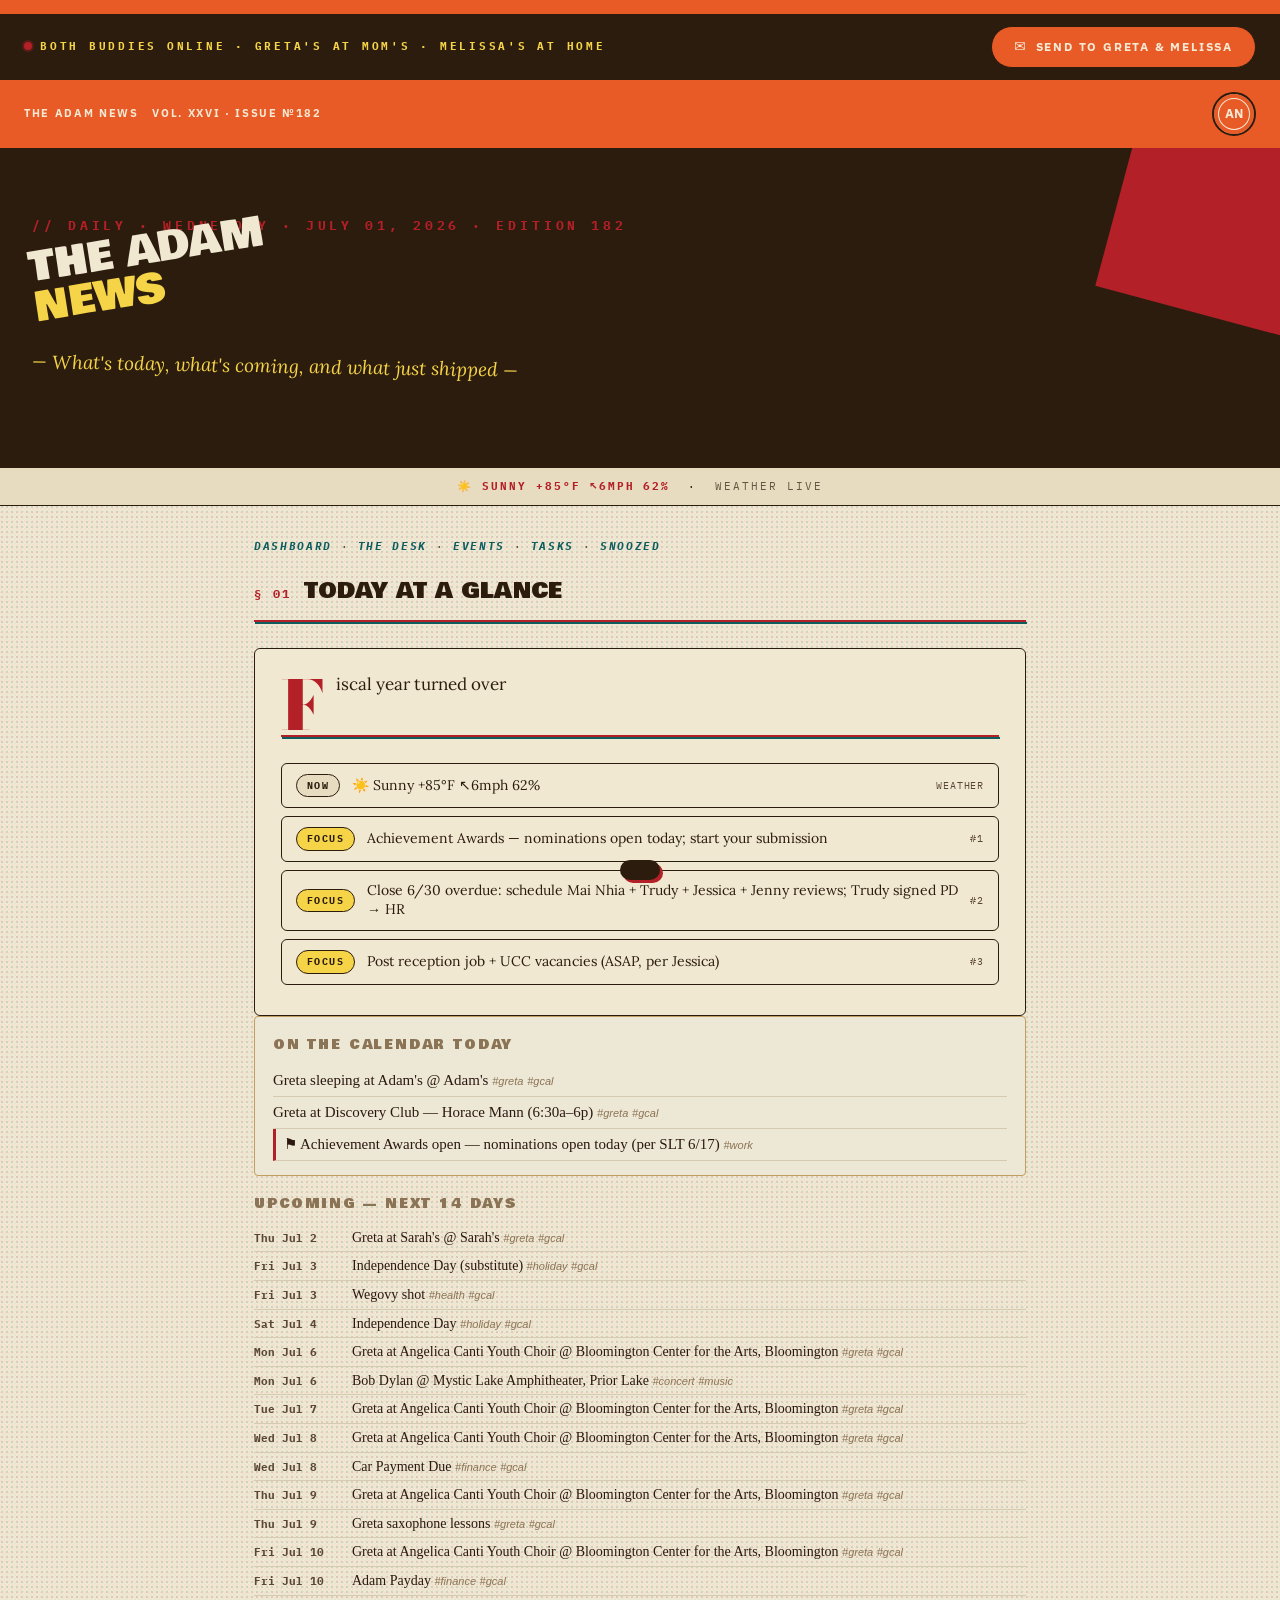
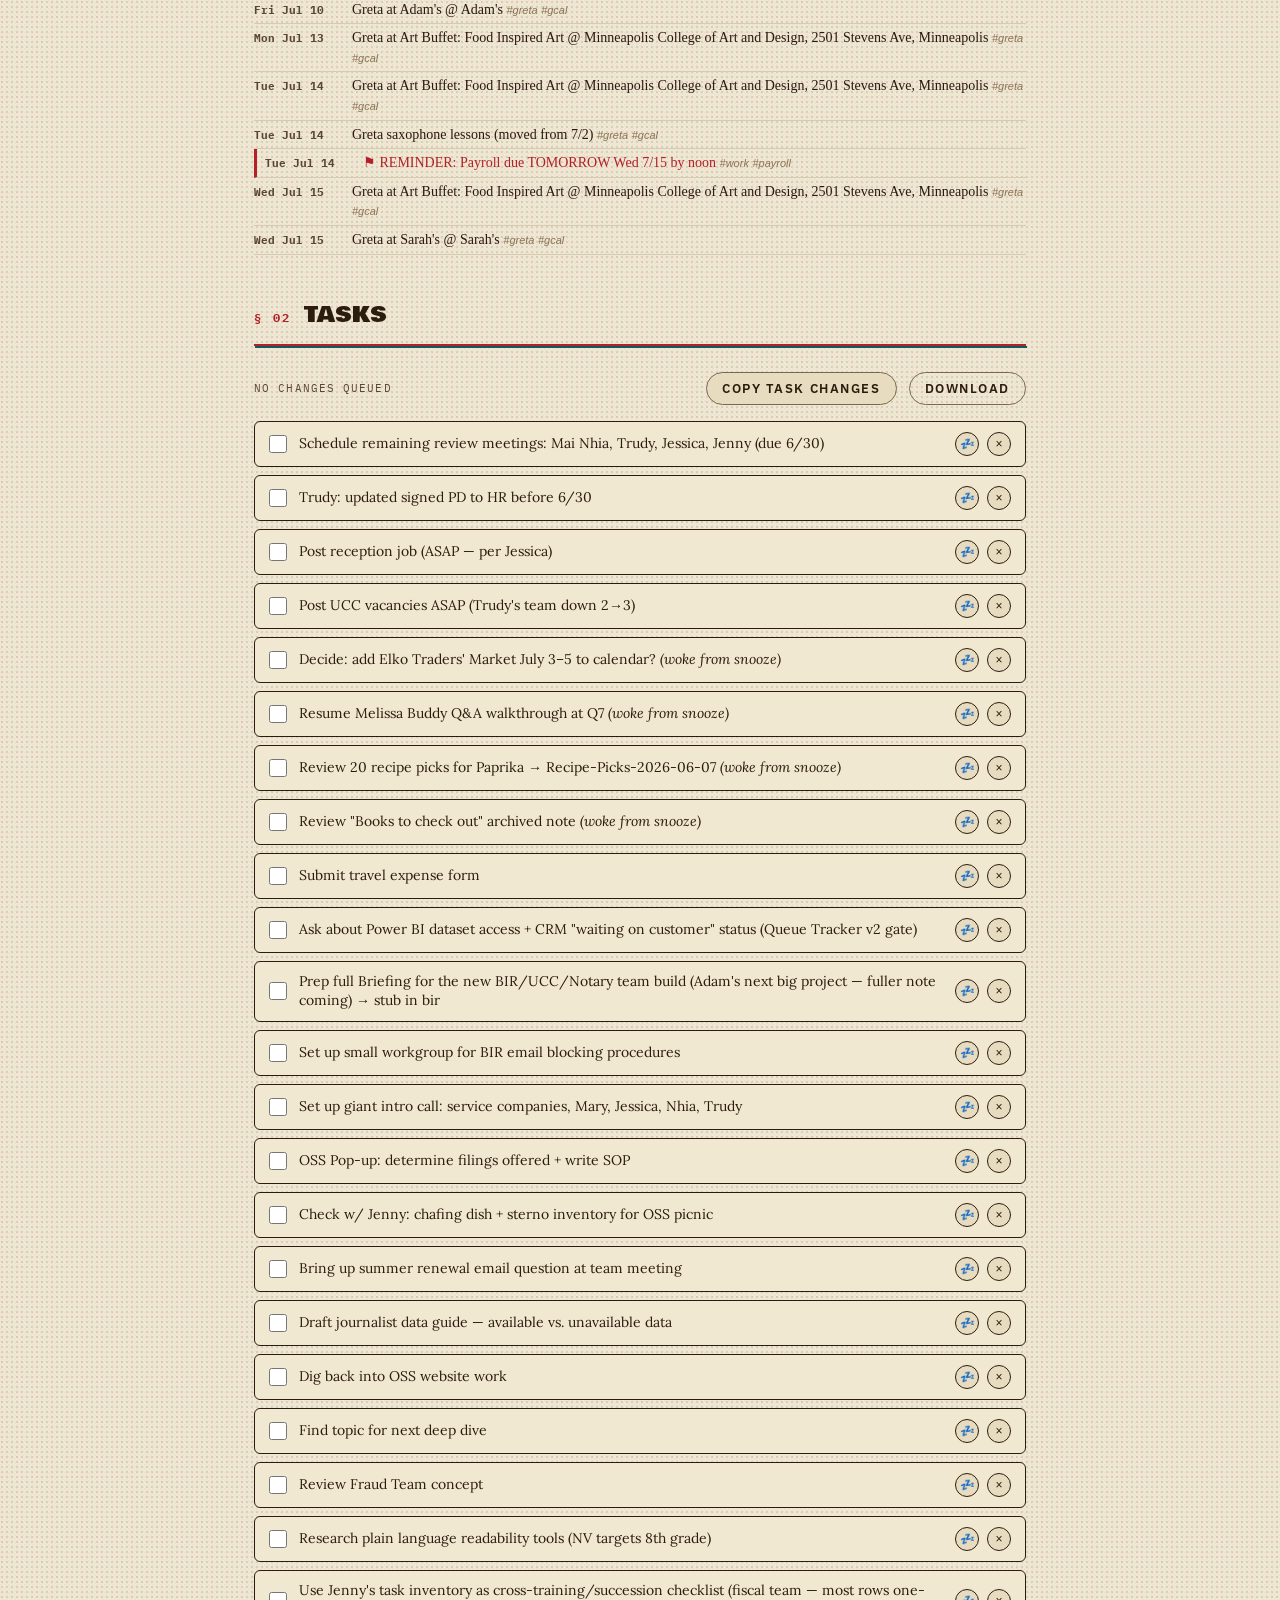
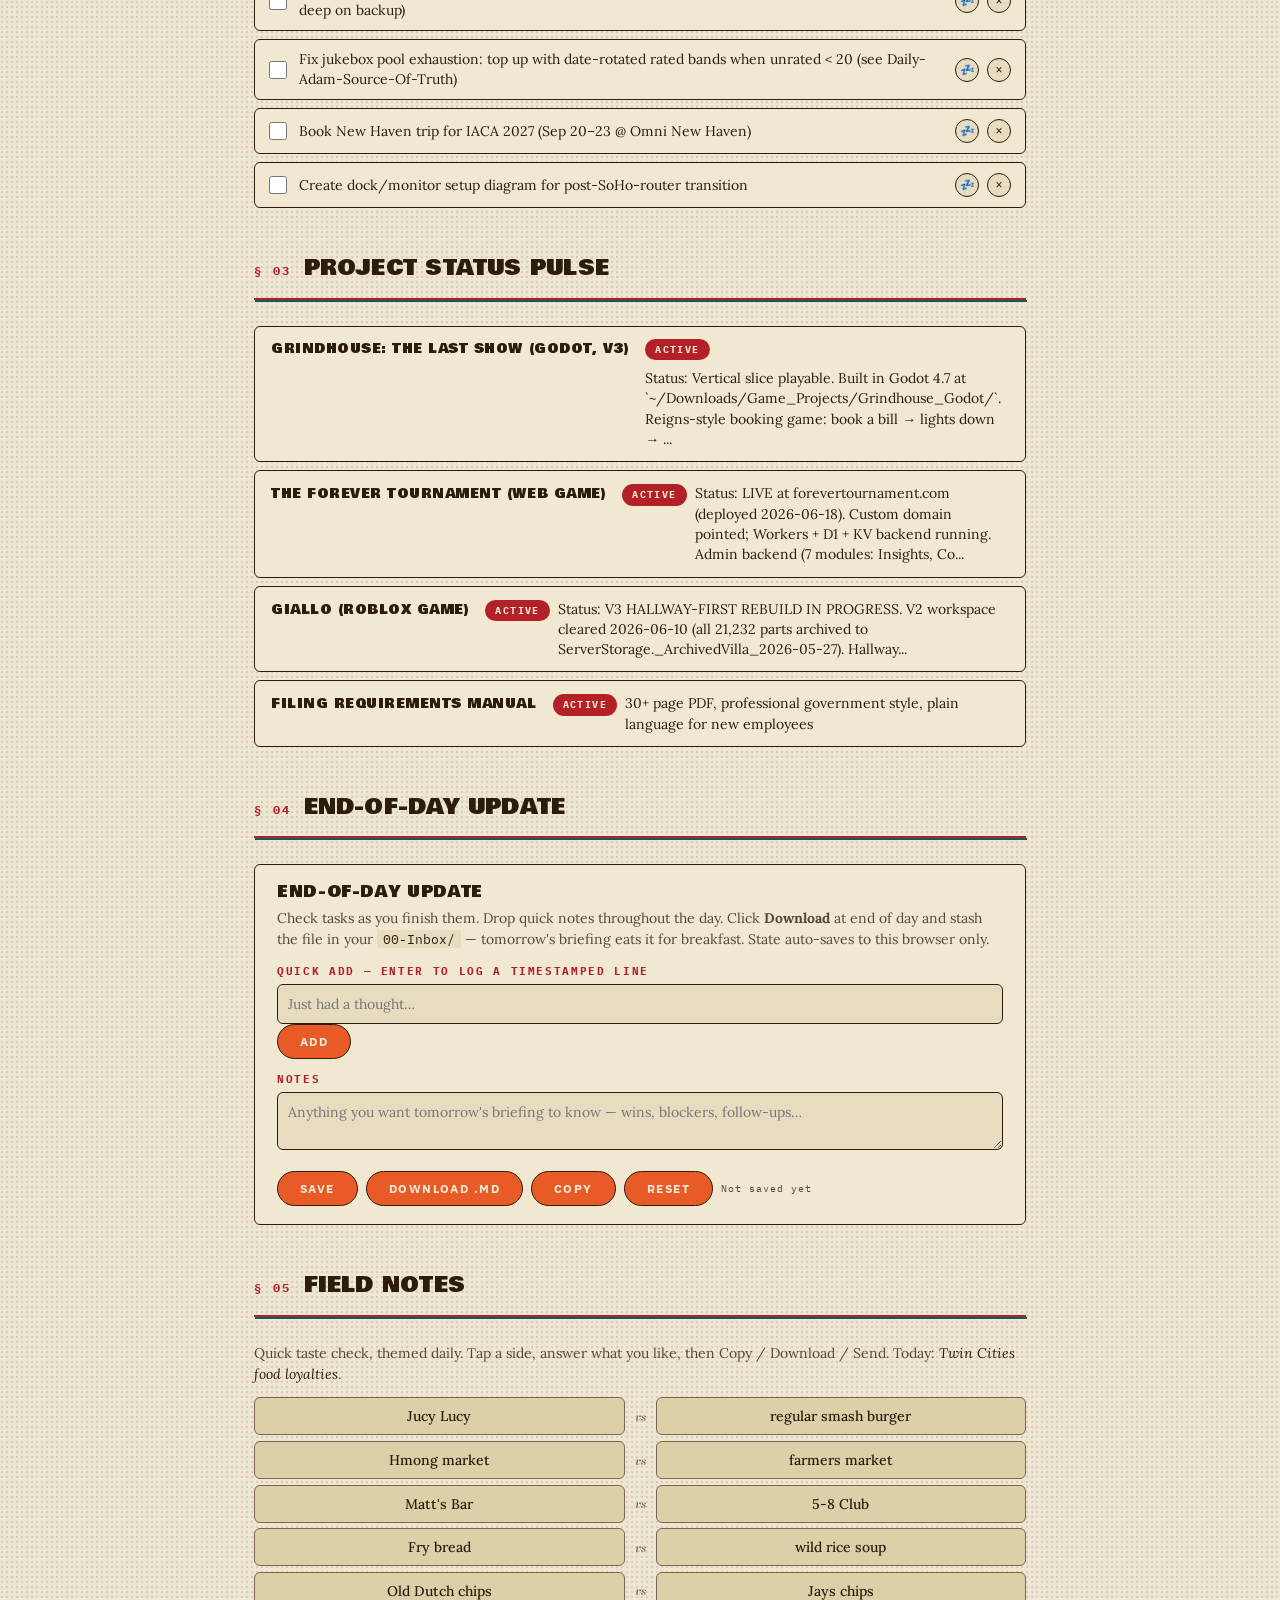
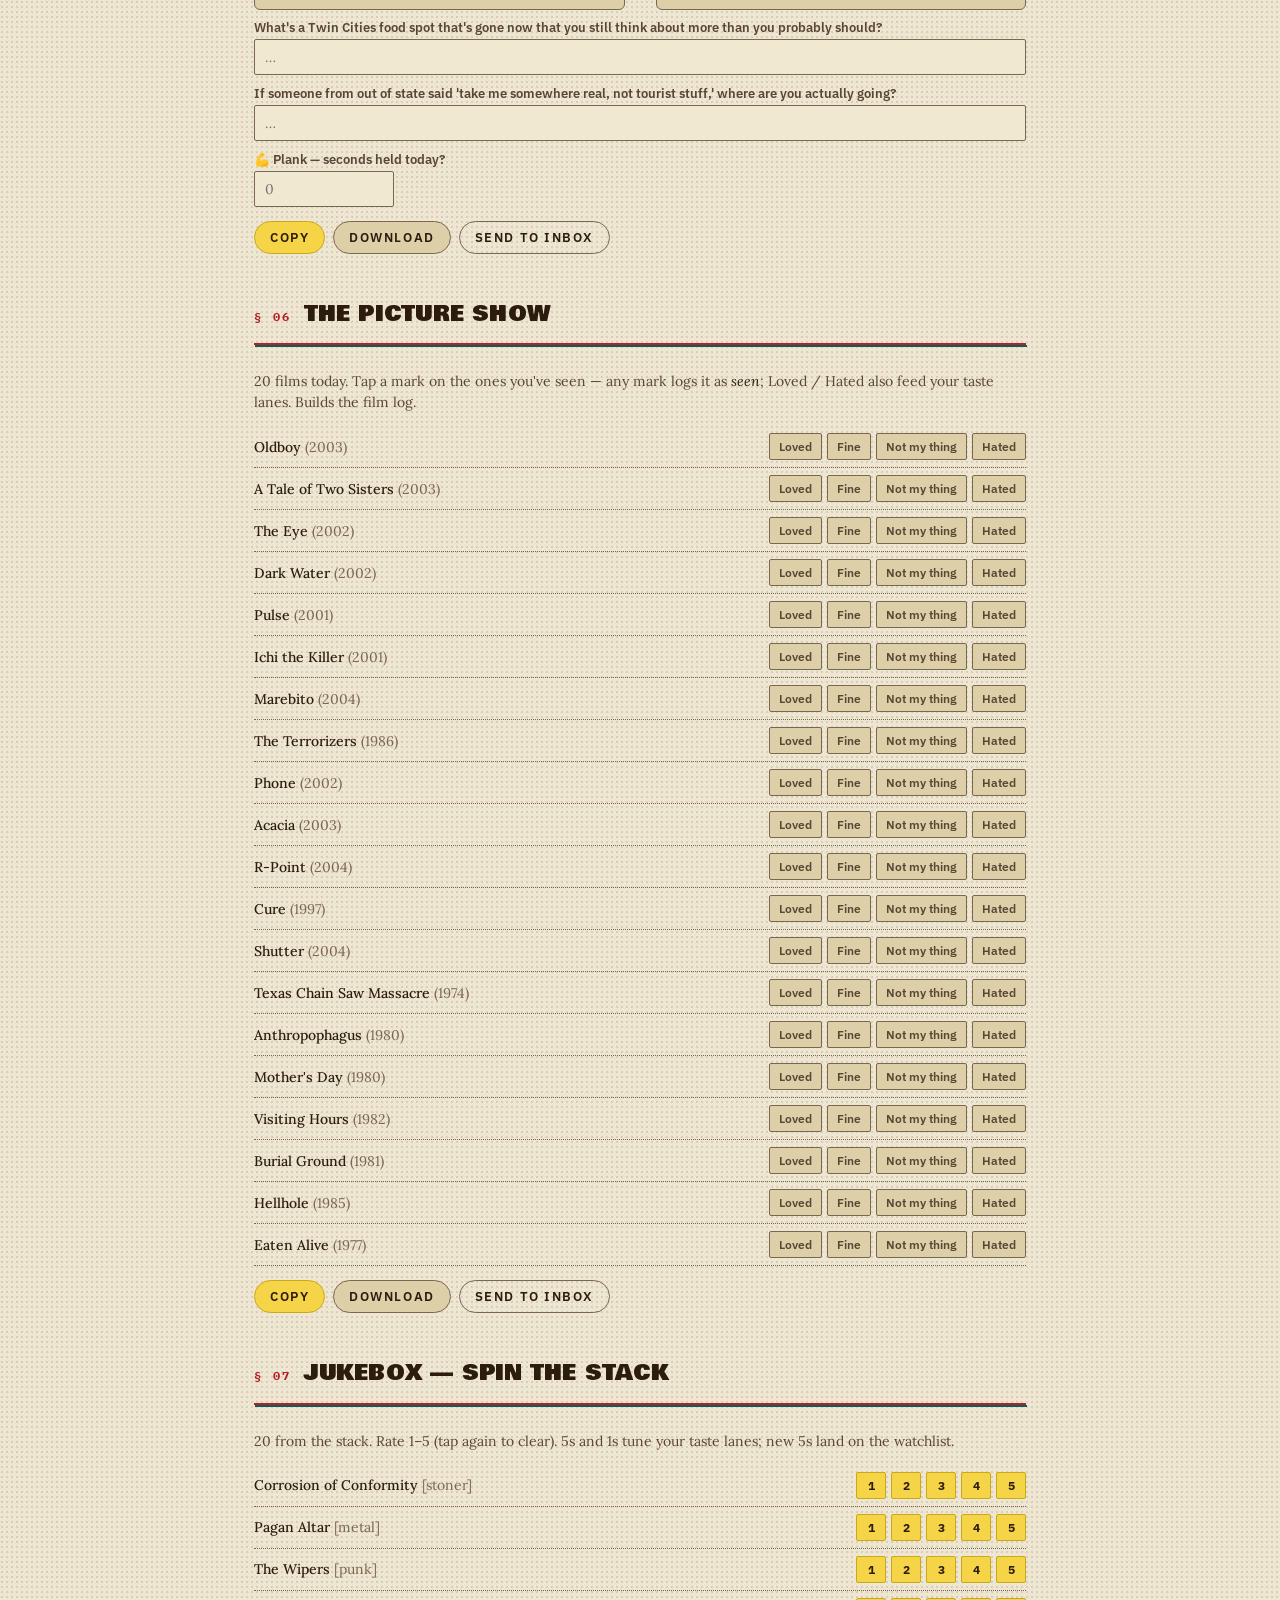
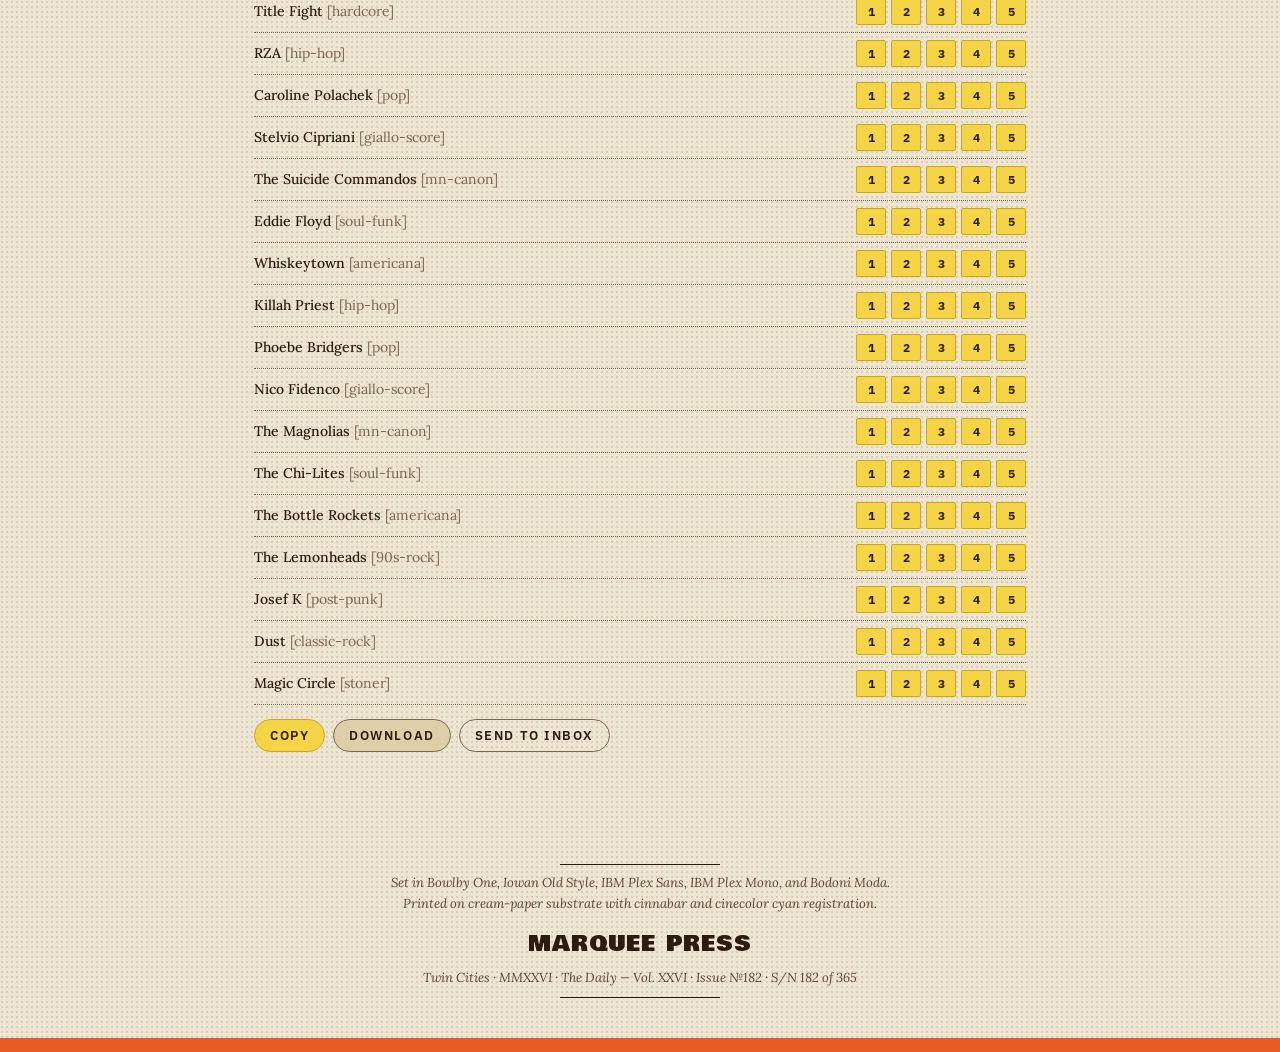
==== commit 49af8683: "Publish 2026-07-01T12:00Z" ====
--- a/index.html
+++ b/index.html
@@ -4,7 +4,7 @@
 <meta charset="utf-8">
 <meta name="viewport" content="width=device-width, initial-scale=1">
 <meta name="robots" content="noindex, nofollow, noarchive, nosnippet, noimageindex">
-<title>The Daily — 2026-06-27 — Marquee Press</title>
+<title>The Daily — 2026-07-01 — Marquee Press</title>
 <link rel="preconnect" href="https://fonts.googleapis.com">
 <link rel="preconnect" href="https://fonts.gstatic.com" crossorigin>
 <link href="https://fonts.googleapis.com/css2?family=Bowlby+One&family=Bodoni+Moda:ital,wght@0,400;0,500;0,700;0,900;1,400;1,700;1,900&family=Lora:ital,wght@0,400;0,500;0,700;1,400&family=IBM+Plex+Mono:wght@300;400;500;700&family=IBM+Plex+Sans:wght@400;500;700&family=Oswald:wght@300;400;500;700&display=swap" rel="stylesheet">
@@ -1486,31 +1486,31 @@
 @media(max-width:560px){.mv-row,.jb-row{flex-wrap:wrap}.mv-marks,.jb-stars{flex-wrap:wrap}}
 </style>
 </head>
-<body data-day="2026-06-27">
-<div class="buddy-bar"><div class="left"><span class="pulse"></span>Both Buddies Online · Greta's at Mom's · Melissa's at home</div><a class="cta" href="Message-Buddies.html">Send to Greta &amp; Melissa</a></div><div class="mp-spec-strip"><div style="display:flex;align-items:center;gap:14px;flex-wrap:wrap;"><span>The Adam News</span><span>Vol. XXVI · Issue №178</span></div><div class="mp-roundel">AN</div></div><div class="mp-hero"><div class="mp-kicker">// DAILY · SATURDAY · JUNE 27, 2026 · EDITION 178</div><h1 class="mp-title">The Adam<br><span class="mp-line-2">News</span></h1><div class="mp-subtitle">— What's today, what's coming, and what just shipped —</div></div><div class="weather-strip"><strong>☀️ Sunny +88°F ↖6mph 63%</strong> &nbsp;·&nbsp; <span style="opacity:0.7;">Weather LIVE</span></div><main><p class="crumbs"><span class="wikilink">Dashboard</span> · <span class="wikilink">The Desk</span> · <span class="wikilink">Events</span> · <span class="wikilink">Tasks</span> · <span class="wikilink">Snoozed</span></p><section class="daily-section">
+<body data-day="2026-07-01">
+<div class="buddy-bar"><div class="left"><span class="pulse"></span>Both Buddies Online · Greta's at Mom's · Melissa's at home</div><a class="cta" href="Message-Buddies.html">Send to Greta &amp; Melissa</a></div><div class="mp-spec-strip"><div style="display:flex;align-items:center;gap:14px;flex-wrap:wrap;"><span>The Adam News</span><span>Vol. XXVI · Issue №182</span></div><div class="mp-roundel">AN</div></div><div class="mp-hero"><div class="mp-kicker">// DAILY · WEDNESDAY · JULY 01, 2026 · EDITION 182</div><h1 class="mp-title">The Adam<br><span class="mp-line-2">News</span></h1><div class="mp-subtitle">— What's today, what's coming, and what just shipped —</div></div><div class="weather-strip"><strong>☀️ Sunny +85°F ↖6mph 62%</strong> &nbsp;·&nbsp; <span style="opacity:0.7;">Weather LIVE</span></div><main><p class="crumbs"><span class="wikilink">Dashboard</span> · <span class="wikilink">The Desk</span> · <span class="wikilink">Events</span> · <span class="wikilink">Tasks</span> · <span class="wikilink">Snoozed</span></p><section class="daily-section">
 <h2 class="head"><span class="num">§ 01</span>Today at a Glance</h2>
 <div class="mp-reg-rule"></div>
 <div class="glance">
-<p class="deck"><span class="mp-dropcap">Q</span>uiet Saturday</p>
+<p class="deck"><span class="mp-dropcap">F</span>iscal year turned over</p>
 <div class="mp-reg-rule"></div>
 <div class="mp-row">
 <span class="mp-pill flag">NOW</span>
-<span class="mp-row-body">☀️ Sunny +88°F ↖6mph 63%</span>
+<span class="mp-row-body">☀️ Sunny +85°F ↖6mph 62%</span>
 <span class="mp-row-meta">weather</span>
 </div>
 <div class="mp-row">
 <span class="mp-pill focus">FOCUS</span>
-<span class="mp-row-body">Schedule 4 remaining review meetings: Mai Nhia, Trudy, Jessica, Jenny (6/30 deadline)</span>
+<span class="mp-row-body">Achievement Awards — nominations open today; start your submission</span>
 <span class="mp-row-meta">#1</span>
 </div>
 <div class="mp-row">
 <span class="mp-pill focus">FOCUS</span>
-<span class="mp-row-body">Trudy: signed PD to HR before 6/30</span>
+<span class="mp-row-body">Close 6/30 overdue: schedule Mai Nhia + Trudy + Jessica + Jenny reviews; Trudy signed PD → HR</span>
 <span class="mp-row-meta">#2</span>
 </div>
 <div class="mp-row">
 <span class="mp-pill focus">FOCUS</span>
-<span class="mp-row-body">Submit travel expense form</span>
+<span class="mp-row-body">Post reception job + UCC vacancies (ASAP, per Jessica)</span>
 <span class="mp-row-meta">#3</span>
 </div>
 </div>
@@ -1518,40 +1518,22 @@
 <div class="cal-today" style="background:#ede8d5;border:1px solid #c0a060;border-radius:4px;padding:14px 18px;margin-bottom:18px;">
 <div style="font-family:'Bowlby One',sans-serif;font-size:13px;letter-spacing:0.14em;text-transform:uppercase;color:#8b7355;margin:4px 0 10px;">On the Calendar Today</div>
 <div style="display:flex;gap:10px;align-items:flex-start;padding:5px 0;border-bottom:1px solid #d4cbb0;">
-<span style="font-family:'Iowan Old Style','Palatino',serif;font-size:15px;color:#2c1810;line-height:1.4;">Greta at Sarah's @ Sarah's
+<span style="font-family:'Iowan Old Style','Palatino',serif;font-size:15px;color:#2c1810;line-height:1.4;">Greta sleeping at Adam's @ Adam's
  <span style="font-size:11px;color:#8b7355;font-style:italic;font-family:'IBM Plex Sans',sans-serif;">#greta</span>
  <span style="font-size:11px;color:#8b7355;font-style:italic;font-family:'IBM Plex Sans',sans-serif;">#gcal</span>
 </span></div>
 <div style="display:flex;gap:10px;align-items:flex-start;padding:5px 0;border-bottom:1px solid #d4cbb0;">
-<span style="font-family:'Iowan Old Style','Palatino',serif;font-size:15px;color:#2c1810;line-height:1.4;">Exxxotica Expo Minneapolis @ Minneapolis Convention Center
- <span style="font-size:11px;color:#8b7355;font-style:italic;font-family:'IBM Plex Sans',sans-serif;">#expo</span>
-</span></div>
-</div>
-<div class="cal-upcoming" style="margin-bottom:8px;">
-<div style="font-family:'Bowlby One',sans-serif;font-size:13px;letter-spacing:0.14em;text-transform:uppercase;color:#8b7355;margin:4px 0 10px;">Upcoming — Next 14 Days</div>
-<div style="display:flex;gap:10px;align-items:baseline;padding:4px 0;border-bottom:1px solid #d4cbb0;">
-<span style="font-family:'IBM Plex Mono',monospace;font-size:11px;font-weight:700;color:#5a4634;white-space:nowrap;min-width:88px;flex-shrink:0;">Mon Jun 29</span>
-<span style="font-family:'Iowan Old Style','Palatino',serif;font-size:14px;color:#2c1810;line-height:1.4;">Greta sleeping at Adam's @ Adam's
+<span style="font-family:'Iowan Old Style','Palatino',serif;font-size:15px;color:#2c1810;line-height:1.4;">Greta at Discovery Club — Horace Mann (6:30a–6p)
  <span style="font-size:11px;color:#8b7355;font-style:italic;font-family:'IBM Plex Sans',sans-serif;">#greta</span>
  <span style="font-size:11px;color:#8b7355;font-style:italic;font-family:'IBM Plex Sans',sans-serif;">#gcal</span>
 </span></div>
-<div style="display:flex;gap:10px;align-items:baseline;padding:4px 0;border-bottom:1px solid #d4cbb0;">
-<span style="font-family:'IBM Plex Mono',monospace;font-size:11px;font-weight:700;color:#5a4634;white-space:nowrap;min-width:88px;flex-shrink:0;">Mon Jun 29</span>
-<span style="font-family:'Iowan Old Style','Palatino',serif;font-size:14px;color:#2c1810;line-height:1.4;">Greta at Discovery Club — Horace Mann (6:30a–6p)
- <span style="font-size:11px;color:#8b7355;font-style:italic;font-family:'IBM Plex Sans',sans-serif;">#greta</span>
- <span style="font-size:11px;color:#8b7355;font-style:italic;font-family:'IBM Plex Sans',sans-serif;">#gcal</span>
-</span></div>
-<div style="display:flex;gap:10px;align-items:baseline;padding:4px 0;border-bottom:1px solid #d4cbb0;border-left:3px solid #b32027;padding-left:8px;">
-<span style="font-family:'IBM Plex Mono',monospace;font-size:11px;font-weight:700;color:#5a4634;white-space:nowrap;min-width:88px;flex-shrink:0;">Mon Jun 29</span>
-<span style="font-family:'Iowan Old Style','Palatino',serif;font-size:14px;color:#b32027;line-height:1.4;">⚑ REMINDER: Payroll due TOMORROW Tue 6/30 by 2:00 PM (early — fiscal-year end)
- <span style="font-size:11px;color:#8b7355;font-style:italic;font-family:'IBM Plex Sans',sans-serif;">#work</span>
- <span style="font-size:11px;color:#8b7355;font-style:italic;font-family:'IBM Plex Sans',sans-serif;">#payroll</span>
-</span></div>
-<div style="display:flex;gap:10px;align-items:baseline;padding:4px 0;border-bottom:1px solid #d4cbb0;border-left:3px solid #b32027;padding-left:8px;">
-<span style="font-family:'IBM Plex Mono',monospace;font-size:11px;font-weight:700;color:#5a4634;white-space:nowrap;min-width:88px;flex-shrink:0;">Wed Jul 1</span>
-<span style="font-family:'Iowan Old Style','Palatino',serif;font-size:14px;color:#b32027;line-height:1.4;">⚑ Achievement Awards open — nominations open today (per SLT 6/17)
+<div style="display:flex;gap:10px;align-items:flex-start;padding:5px 0;border-bottom:1px solid #d4cbb0;border-left:3px solid #b32027;padding-left:8px;">
+<span style="font-family:'Iowan Old Style','Palatino',serif;font-size:15px;color:#2c1810;line-height:1.4;">⚑ Achievement Awards open — nominations open today (per SLT 6/17)
  <span style="font-size:11px;color:#8b7355;font-style:italic;font-family:'IBM Plex Sans',sans-serif;">#work</span>
 </span></div>
+</div>
+<div class="cal-upcoming" style="margin-bottom:8px;">
+<div style="font-family:'Bowlby One',sans-serif;font-size:13px;letter-spacing:0.14em;text-transform:uppercase;color:#8b7355;margin:4px 0 10px;">Upcoming — Next 14 Days</div>
 <div style="display:flex;gap:10px;align-items:baseline;padding:4px 0;border-bottom:1px solid #d4cbb0;">
 <span style="font-family:'IBM Plex Mono',monospace;font-size:11px;font-weight:700;color:#5a4634;white-space:nowrap;min-width:88px;flex-shrink:0;">Thu Jul 2</span>
 <span style="font-family:'Iowan Old Style','Palatino',serif;font-size:14px;color:#2c1810;line-height:1.4;">Greta at Sarah's @ Sarah's
@@ -1636,6 +1618,42 @@
  <span style="font-size:11px;color:#8b7355;font-style:italic;font-family:'IBM Plex Sans',sans-serif;">#greta</span>
  <span style="font-size:11px;color:#8b7355;font-style:italic;font-family:'IBM Plex Sans',sans-serif;">#gcal</span>
 </span></div>
+<div style="display:flex;gap:10px;align-items:baseline;padding:4px 0;border-bottom:1px solid #d4cbb0;">
+<span style="font-family:'IBM Plex Mono',monospace;font-size:11px;font-weight:700;color:#5a4634;white-space:nowrap;min-width:88px;flex-shrink:0;">Mon Jul 13</span>
+<span style="font-family:'Iowan Old Style','Palatino',serif;font-size:14px;color:#2c1810;line-height:1.4;">Greta at Art Buffet: Food Inspired Art @ Minneapolis College of Art and Design, 2501 Stevens Ave, Minneapolis
+ <span style="font-size:11px;color:#8b7355;font-style:italic;font-family:'IBM Plex Sans',sans-serif;">#greta</span>
+ <span style="font-size:11px;color:#8b7355;font-style:italic;font-family:'IBM Plex Sans',sans-serif;">#gcal</span>
+</span></div>
+<div style="display:flex;gap:10px;align-items:baseline;padding:4px 0;border-bottom:1px solid #d4cbb0;">
+<span style="font-family:'IBM Plex Mono',monospace;font-size:11px;font-weight:700;color:#5a4634;white-space:nowrap;min-width:88px;flex-shrink:0;">Tue Jul 14</span>
+<span style="font-family:'Iowan Old Style','Palatino',serif;font-size:14px;color:#2c1810;line-height:1.4;">Greta at Art Buffet: Food Inspired Art @ Minneapolis College of Art and Design, 2501 Stevens Ave, Minneapolis
+ <span style="font-size:11px;color:#8b7355;font-style:italic;font-family:'IBM Plex Sans',sans-serif;">#greta</span>
+ <span style="font-size:11px;color:#8b7355;font-style:italic;font-family:'IBM Plex Sans',sans-serif;">#gcal</span>
+</span></div>
+<div style="display:flex;gap:10px;align-items:baseline;padding:4px 0;border-bottom:1px solid #d4cbb0;">
+<span style="font-family:'IBM Plex Mono',monospace;font-size:11px;font-weight:700;color:#5a4634;white-space:nowrap;min-width:88px;flex-shrink:0;">Tue Jul 14</span>
+<span style="font-family:'Iowan Old Style','Palatino',serif;font-size:14px;color:#2c1810;line-height:1.4;">Greta saxophone lessons (moved from 7/2)
+ <span style="font-size:11px;color:#8b7355;font-style:italic;font-family:'IBM Plex Sans',sans-serif;">#greta</span>
+ <span style="font-size:11px;color:#8b7355;font-style:italic;font-family:'IBM Plex Sans',sans-serif;">#gcal</span>
+</span></div>
+<div style="display:flex;gap:10px;align-items:baseline;padding:4px 0;border-bottom:1px solid #d4cbb0;border-left:3px solid #b32027;padding-left:8px;">
+<span style="font-family:'IBM Plex Mono',monospace;font-size:11px;font-weight:700;color:#5a4634;white-space:nowrap;min-width:88px;flex-shrink:0;">Tue Jul 14</span>
+<span style="font-family:'Iowan Old Style','Palatino',serif;font-size:14px;color:#b32027;line-height:1.4;">⚑ REMINDER: Payroll due TOMORROW Wed 7/15 by noon
+ <span style="font-size:11px;color:#8b7355;font-style:italic;font-family:'IBM Plex Sans',sans-serif;">#work</span>
+ <span style="font-size:11px;color:#8b7355;font-style:italic;font-family:'IBM Plex Sans',sans-serif;">#payroll</span>
+</span></div>
+<div style="display:flex;gap:10px;align-items:baseline;padding:4px 0;border-bottom:1px solid #d4cbb0;">
+<span style="font-family:'IBM Plex Mono',monospace;font-size:11px;font-weight:700;color:#5a4634;white-space:nowrap;min-width:88px;flex-shrink:0;">Wed Jul 15</span>
+<span style="font-family:'Iowan Old Style','Palatino',serif;font-size:14px;color:#2c1810;line-height:1.4;">Greta at Art Buffet: Food Inspired Art @ Minneapolis College of Art and Design, 2501 Stevens Ave, Minneapolis
+ <span style="font-size:11px;color:#8b7355;font-style:italic;font-family:'IBM Plex Sans',sans-serif;">#greta</span>
+ <span style="font-size:11px;color:#8b7355;font-style:italic;font-family:'IBM Plex Sans',sans-serif;">#gcal</span>
+</span></div>
+<div style="display:flex;gap:10px;align-items:baseline;padding:4px 0;border-bottom:1px solid #d4cbb0;">
+<span style="font-family:'IBM Plex Mono',monospace;font-size:11px;font-weight:700;color:#5a4634;white-space:nowrap;min-width:88px;flex-shrink:0;">Wed Jul 15</span>
+<span style="font-family:'Iowan Old Style','Palatino',serif;font-size:14px;color:#2c1810;line-height:1.4;">Greta at Sarah's @ Sarah's
+ <span style="font-size:11px;color:#8b7355;font-style:italic;font-family:'IBM Plex Sans',sans-serif;">#greta</span>
+ <span style="font-size:11px;color:#8b7355;font-style:italic;font-family:'IBM Plex Sans',sans-serif;">#gcal</span>
+</span></div>
 </div>
 <!-- /calendar-inject -->
 </section><section class="daily-section" id="tasks-section">
@@ -1682,6 +1700,46 @@
 </span>
 <span class="task-status" data-taskid="tk57b35d01"></span>
 </div>
+<div class="mp-row task-row" data-taskid="tk2affe1ed">
+<input type="checkbox" class="task-done" data-taskid="tk2affe1ed" aria-label="Mark done">
+<span class="mp-row-body task-text">Decide: add Elko Traders&#x27; Market July 3–5 to calendar? <em>(woke from snooze)</em></span>
+<span class="task-controls">
+<button type="button" class="task-snooze" data-taskid="tk2affe1ed" aria-label="Snooze" title="Snooze">&#x1F4A4;</button>
+<button type="button" class="task-remove" data-taskid="tk2affe1ed" aria-label="Remove" title="Remove task">&times;</button>
+<div class="task-snooze-pop" data-taskid="tk2affe1ed" hidden><div class="pop-title">&#x1F4A4; Snooze until&hellip;</div><button type="button" class="pop-preset" data-preset="tomorrow" data-taskid="tk2affe1ed">Tomorrow</button><button type="button" class="pop-preset" data-preset="monday" data-taskid="tk2affe1ed">Next Monday</button><button type="button" class="pop-preset" data-preset="2weeks" data-taskid="tk2affe1ed">2 weeks</button><hr class="pop-rule"><label class="pop-pick">Pick date <input type="date" class="task-snooze-pick" data-taskid="tk2affe1ed"></label><div class="pop-foot"><button type="button" class="pop-cancel" data-taskid="tk2affe1ed">Cancel</button><button type="button" class="pop-snooze" data-taskid="tk2affe1ed">Snooze</button></div></div>
+</span>
+<span class="task-status" data-taskid="tk2affe1ed"></span>
+</div>
+<div class="mp-row task-row" data-taskid="tkabafe570">
+<input type="checkbox" class="task-done" data-taskid="tkabafe570" aria-label="Mark done">
+<span class="mp-row-body task-text">Resume Melissa Buddy Q&amp;A walkthrough at Q7 <em>(woke from snooze)</em></span>
+<span class="task-controls">
+<button type="button" class="task-snooze" data-taskid="tkabafe570" aria-label="Snooze" title="Snooze">&#x1F4A4;</button>
+<button type="button" class="task-remove" data-taskid="tkabafe570" aria-label="Remove" title="Remove task">&times;</button>
+<div class="task-snooze-pop" data-taskid="tkabafe570" hidden><div class="pop-title">&#x1F4A4; Snooze until&hellip;</div><button type="button" class="pop-preset" data-preset="tomorrow" data-taskid="tkabafe570">Tomorrow</button><button type="button" class="pop-preset" data-preset="monday" data-taskid="tkabafe570">Next Monday</button><button type="button" class="pop-preset" data-preset="2weeks" data-taskid="tkabafe570">2 weeks</button><hr class="pop-rule"><label class="pop-pick">Pick date <input type="date" class="task-snooze-pick" data-taskid="tkabafe570"></label><div class="pop-foot"><button type="button" class="pop-cancel" data-taskid="tkabafe570">Cancel</button><button type="button" class="pop-snooze" data-taskid="tkabafe570">Snooze</button></div></div>
+</span>
+<span class="task-status" data-taskid="tkabafe570"></span>
+</div>
+<div class="mp-row task-row" data-taskid="tk94c3a136">
+<input type="checkbox" class="task-done" data-taskid="tk94c3a136" aria-label="Mark done">
+<span class="mp-row-body task-text">Review 20 recipe picks for Paprika → <span class="wikilink">Recipe-Picks-2026-06-07</span> <em>(woke from snooze)</em></span>
+<span class="task-controls">
+<button type="button" class="task-snooze" data-taskid="tk94c3a136" aria-label="Snooze" title="Snooze">&#x1F4A4;</button>
+<button type="button" class="task-remove" data-taskid="tk94c3a136" aria-label="Remove" title="Remove task">&times;</button>
+<div class="task-snooze-pop" data-taskid="tk94c3a136" hidden><div class="pop-title">&#x1F4A4; Snooze until&hellip;</div><button type="button" class="pop-preset" data-preset="tomorrow" data-taskid="tk94c3a136">Tomorrow</button><button type="button" class="pop-preset" data-preset="monday" data-taskid="tk94c3a136">Next Monday</button><button type="button" class="pop-preset" data-preset="2weeks" data-taskid="tk94c3a136">2 weeks</button><hr class="pop-rule"><label class="pop-pick">Pick date <input type="date" class="task-snooze-pick" data-taskid="tk94c3a136"></label><div class="pop-foot"><button type="button" class="pop-cancel" data-taskid="tk94c3a136">Cancel</button><button type="button" class="pop-snooze" data-taskid="tk94c3a136">Snooze</button></div></div>
+</span>
+<span class="task-status" data-taskid="tk94c3a136"></span>
+</div>
+<div class="mp-row task-row" data-taskid="tk8b708b95">
+<input type="checkbox" class="task-done" data-taskid="tk8b708b95" aria-label="Mark done">
+<span class="mp-row-body task-text">Review &quot;Books to check out&quot; archived note <em>(woke from snooze)</em></span>
+<span class="task-controls">
+<button type="button" class="task-snooze" data-taskid="tk8b708b95" aria-label="Snooze" title="Snooze">&#x1F4A4;</button>
+<button type="button" class="task-remove" data-taskid="tk8b708b95" aria-label="Remove" title="Remove task">&times;</button>
+<div class="task-snooze-pop" data-taskid="tk8b708b95" hidden><div class="pop-title">&#x1F4A4; Snooze until&hellip;</div><button type="button" class="pop-preset" data-preset="tomorrow" data-taskid="tk8b708b95">Tomorrow</button><button type="button" class="pop-preset" data-preset="monday" data-taskid="tk8b708b95">Next Monday</button><button type="button" class="pop-preset" data-preset="2weeks" data-taskid="tk8b708b95">2 weeks</button><hr class="pop-rule"><label class="pop-pick">Pick date <input type="date" class="task-snooze-pick" data-taskid="tk8b708b95"></label><div class="pop-foot"><button type="button" class="pop-cancel" data-taskid="tk8b708b95">Cancel</button><button type="button" class="pop-snooze" data-taskid="tk8b708b95">Snooze</button></div></div>
+</span>
+<span class="task-status" data-taskid="tk8b708b95"></span>
+</div>
 <div class="mp-row task-row" data-taskid="tk716006f3">
 <input type="checkbox" class="task-done" data-taskid="tk716006f3" aria-label="Mark done">
 <span class="mp-row-body task-text">Submit travel expense form</span>
@@ -1853,7 +1911,7 @@
 <span class="task-status" data-taskid="tke19aa655"></span>
 </div>
 </section>
-<script>window.__HAMHAM_TASKS__ = {"tk30452a86": "Schedule remaining review meetings: Mai Nhia, Trudy, Jessica, Jenny (due 6/30)", "tkb1571f76": "Trudy: updated signed PD to HR before 6/30", "tk6cc5ec00": "Post reception job (ASAP — per Jessica)", "tk57b35d01": "Post UCC vacancies ASAP (Trudy's team down 2→3)", "tk716006f3": "Submit travel expense form", "tk9735942b": "Ask about Power BI dataset access + CRM \"waiting on customer\" status (Queue Tracker v2 gate)", "tkc718e122": "Prep full Briefing for the new BIR/UCC/Notary team build (Adam's next big project — fuller note coming) → stub in [[bir]]", "tk591208b2": "Set up small workgroup for BIR email blocking procedures", "tkc584dcfa": "Set up giant intro call: service companies, Mary, Jessica, Nhia, Trudy", "tka98df6b3": "OSS Pop-up: determine filings offered + write SOP", "tk4be2c97b": "Check w/ Jenny: chafing dish + sterno inventory for OSS picnic", "tk1905f2b4": "Bring up summer renewal email question at team meeting", "tk27d9d62f": "Draft journalist data guide — available vs. unavailable data", "tkabe88e13": "Dig back into OSS website work", "tkc5b0169f": "Find topic for next deep dive", "tk47840f24": "Review Fraud Team concept", "tk2724b621": "Research plain language readability tools (NV targets 8th grade)", "tk84d6efcc": "Use Jenny's task inventory as cross-training/succession checklist (fiscal team — most rows one-deep on backup)", "tkcc7fb4c8": "Fix jukebox pool exhaustion: top up with date-rotated rated bands when unrated \u003c 20 (see [[05-Reference/Daily-Adam-Source-Of-Truth]])", "tka43e383d": "Book New Haven trip for IACA 2027 (Sep 20–23 @ Omni New Haven)", "tke19aa655": "Create dock/monitor setup diagram for post-SoHo-router transition"};</script><section class="daily-section">
+<script>window.__HAMHAM_TASKS__ = {"tk30452a86": "Schedule remaining review meetings: Mai Nhia, Trudy, Jessica, Jenny (due 6/30)", "tkb1571f76": "Trudy: updated signed PD to HR before 6/30", "tk6cc5ec00": "Post reception job (ASAP — per Jessica)", "tk57b35d01": "Post UCC vacancies ASAP (Trudy's team down 2→3)", "tk2affe1ed": "Decide: add Elko Traders' Market July 3–5 to calendar? *(woke from snooze)*", "tkabafe570": "Resume Melissa Buddy Q&A walkthrough at Q7 *(woke from snooze)*", "tk94c3a136": "Review 20 recipe picks for Paprika → [[Recipe-Picks-2026-06-07]] *(woke from snooze)*", "tk8b708b95": "Review \"Books to check out\" archived note *(woke from snooze)*", "tk716006f3": "Submit travel expense form", "tk9735942b": "Ask about Power BI dataset access + CRM \"waiting on customer\" status (Queue Tracker v2 gate)", "tkc718e122": "Prep full Briefing for the new BIR/UCC/Notary team build (Adam's next big project — fuller note coming) → stub in [[bir]]", "tk591208b2": "Set up small workgroup for BIR email blocking procedures", "tkc584dcfa": "Set up giant intro call: service companies, Mary, Jessica, Nhia, Trudy", "tka98df6b3": "OSS Pop-up: determine filings offered + write SOP", "tk4be2c97b": "Check w/ Jenny: chafing dish + sterno inventory for OSS picnic", "tk1905f2b4": "Bring up summer renewal email question at team meeting", "tk27d9d62f": "Draft journalist data guide — available vs. unavailable data", "tkabe88e13": "Dig back into OSS website work", "tkc5b0169f": "Find topic for next deep dive", "tk47840f24": "Review Fraud Team concept", "tk2724b621": "Research plain language readability tools (NV targets 8th grade)", "tk84d6efcc": "Use Jenny's task inventory as cross-training/succession checklist (fiscal team — most rows one-deep on backup)", "tkcc7fb4c8": "Fix jukebox pool exhaustion: top up with date-rotated rated bands when unrated \u003c 20 (see [[05-Reference/Daily-Adam-Source-Of-Truth]])", "tka43e383d": "Book New Haven trip for IACA 2027 (Sep 20–23 @ Omni New Haven)", "tke19aa655": "Create dock/monitor setup diagram for post-SoHo-router transition"};</script><section class="daily-section">
 <h2 class="head"><span class="num">§ 03</span>Project Status Pulse</h2>
 <div class="mp-reg-rule"></div>
 <div class="pulse-row">
@@ -1874,7 +1932,7 @@
 <div class="name">GIALLO (Roblox Game)</div>
 <div class="status">
 <span class="mp-pill active">ACTIVE</span>
-<span class="text">Status: V2 modular rebuild complete. 27 rooms, ~30K descendants, exterior walls + Italian villa ornament pass (zoccolo / marcapiano / cornicione / quoins), f...</span>
+<span class="text">Status: V3 HALLWAY-FIRST REBUILD IN PROGRESS. V2 workspace cleared 2026-06-10 (all 21,232 parts archived to ServerStorage._ArchivedVilla_2026-05-27). Hallway...</span>
 </div>
 </div>
 <div class="pulse-row">
@@ -1909,28 +1967,28 @@
   </div>
 </section>
 <div id="toast" class="toast" role="status" aria-live="polite"></div>
-</section><section class="daily-section" id="fieldnotes-section" data-day="2026-06-27">
+</section><section class="daily-section" id="fieldnotes-section" data-day="2026-07-01">
 <h2 class="head"><span class="num">§ 05</span>Field Notes</h2>
 <div class="mp-reg-rule"></div>
-<p class="panel-intro">Quick taste check, themed daily. Tap a side, answer what you like, then Copy / Download / Send. Today: <em>Movies that aren&#x27;t horror but kind of are</em>.</p>
-<div class="fn-theme" data-theme="Movies that aren&#x27;t horror but kind of are"></div>
-<div class="fn-tot-wrap"><div class="fn-tot" data-a="No Country for Old Men" data-b="There Will Be Blood"><button type="button" class="fn-pick" data-side="a">No Country for Old Men</button><span class="fn-vs">vs</span><button type="button" class="fn-pick" data-side="b">There Will Be Blood</button></div><div class="fn-tot" data-a="Apocalypse Now" data-b="Full Metal Jacket"><button type="button" class="fn-pick" data-side="a">Apocalypse Now</button><span class="fn-vs">vs</span><button type="button" class="fn-pick" data-side="b">Full Metal Jacket</button></div><div class="fn-tot" data-a="Drive" data-b="Nightcrawler"><button type="button" class="fn-pick" data-side="a">Drive</button><span class="fn-vs">vs</span><button type="button" class="fn-pick" data-side="b">Nightcrawler</button></div><div class="fn-tot" data-a="Manhunter" data-b="Heat"><button type="button" class="fn-pick" data-side="a">Manhunter</button><span class="fn-vs">vs</span><button type="button" class="fn-pick" data-side="b">Heat</button></div><div class="fn-tot" data-a="Blue Velvet" data-b="Wild at Heart"><button type="button" class="fn-pick" data-side="a">Blue Velvet</button><span class="fn-vs">vs</span><button type="button" class="fn-pick" data-side="b">Wild at Heart</button></div></div>
-<div class="fn-open-wrap"><div class="fn-open"><label>What&#x27;s a non-horror film that genuinely unsettled you in a way you didn&#x27;t expect?</label><input type="text" class="fn-answer" data-q="What&#x27;s a non-horror film that genuinely unsettled you in a way you didn&#x27;t expect?" placeholder="…" autocomplete="off"></div><div class="fn-open"><label>Give me a thriller or crime movie that deserves way more credit than it gets.</label><input type="text" class="fn-answer" data-q="Give me a thriller or crime movie that deserves way more credit than it gets." placeholder="…" autocomplete="off"></div>
+<p class="panel-intro">Quick taste check, themed daily. Tap a side, answer what you like, then Copy / Download / Send. Today: <em>Twin Cities food loyalties</em>.</p>
+<div class="fn-theme" data-theme="Twin Cities food loyalties"></div>
+<div class="fn-tot-wrap"><div class="fn-tot" data-a="Jucy Lucy" data-b="regular smash burger"><button type="button" class="fn-pick" data-side="a">Jucy Lucy</button><span class="fn-vs">vs</span><button type="button" class="fn-pick" data-side="b">regular smash burger</button></div><div class="fn-tot" data-a="Hmong market" data-b="farmers market"><button type="button" class="fn-pick" data-side="a">Hmong market</button><span class="fn-vs">vs</span><button type="button" class="fn-pick" data-side="b">farmers market</button></div><div class="fn-tot" data-a="Matt&#x27;s Bar" data-b="5-8 Club"><button type="button" class="fn-pick" data-side="a">Matt&#x27;s Bar</button><span class="fn-vs">vs</span><button type="button" class="fn-pick" data-side="b">5-8 Club</button></div><div class="fn-tot" data-a="Fry bread" data-b="wild rice soup"><button type="button" class="fn-pick" data-side="a">Fry bread</button><span class="fn-vs">vs</span><button type="button" class="fn-pick" data-side="b">wild rice soup</button></div><div class="fn-tot" data-a="Old Dutch chips" data-b="Jays chips"><button type="button" class="fn-pick" data-side="a">Old Dutch chips</button><span class="fn-vs">vs</span><button type="button" class="fn-pick" data-side="b">Jays chips</button></div></div>
+<div class="fn-open-wrap"><div class="fn-open"><label>What&#x27;s a Twin Cities food spot that&#x27;s gone now that you still think about more than you probably should?</label><input type="text" class="fn-answer" data-q="What&#x27;s a Twin Cities food spot that&#x27;s gone now that you still think about more than you probably should?" placeholder="…" autocomplete="off"></div><div class="fn-open"><label>If someone from out of state said &#x27;take me somewhere real, not tourist stuff,&#x27; where are you actually going?</label><input type="text" class="fn-answer" data-q="If someone from out of state said &#x27;take me somewhere real, not tourist stuff,&#x27; where are you actually going?" placeholder="…" autocomplete="off"></div>
 <div class="fn-open fn-plank"><label>💪 Plank — seconds held today?</label><input type="number" min="0" class="fn-plank-in" placeholder="0" autocomplete="off"></div></div>
 <div class="panel-buttons"><button type="button" class="mp-btn primary fn-copy">Copy</button><button type="button" class="mp-btn fn-download">Download</button><button type="button" class="mp-btn ghost fn-send">Send to inbox</button><span class="panel-status fn-status"></span></div>
-</section><section class="daily-section" id="movies-section" data-day="2026-06-27">
+</section><section class="daily-section" id="movies-section" data-day="2026-07-01">
 <h2 class="head"><span class="num">§ 06</span>The Picture Show</h2>
 <div class="mp-reg-rule"></div>
 <p class="panel-intro">20 films today. Tap a mark on the ones you've seen — any mark logs it as <em>seen</em>; Loved / Hated also feed your taste lanes. Builds the film log.</p>
-<div class="mv-wrap"><div class="mv-row" data-title="The Dead Zone" data-year="1983"><span class="mv-name">The Dead Zone <span class="mv-year">(1983)</span></span><span class="mv-marks"><button type="button" class="mv-mark" data-mark="loved">Loved</button><button type="button" class="mv-mark" data-mark="fine">Fine</button><button type="button" class="mv-mark" data-mark="nmt">Not my thing</button><button type="button" class="mv-mark" data-mark="hated">Hated</button></span></div><div class="mv-row" data-title="Truck Turner" data-year="1974"><span class="mv-name">Truck Turner <span class="mv-year">(1974)</span></span><span class="mv-marks"><button type="button" class="mv-mark" data-mark="loved">Loved</button><button type="button" class="mv-mark" data-mark="fine">Fine</button><button type="button" class="mv-mark" data-mark="nmt">Not my thing</button><button type="button" class="mv-mark" data-mark="hated">Hated</button></span></div><div class="mv-row" data-title="Army of Darkness" data-year="1992"><span class="mv-name">Army of Darkness <span class="mv-year">(1992)</span></span><span class="mv-marks"><button type="button" class="mv-mark" data-mark="loved">Loved</button><button type="button" class="mv-mark" data-mark="fine">Fine</button><button type="button" class="mv-mark" data-mark="nmt">Not my thing</button><button type="button" class="mv-mark" data-mark="hated">Hated</button></span></div><div class="mv-row" data-title="The Killer" data-year="2023"><span class="mv-name">The Killer <span class="mv-year">(2023)</span></span><span class="mv-marks"><button type="button" class="mv-mark" data-mark="loved">Loved</button><button type="button" class="mv-mark" data-mark="fine">Fine</button><button type="button" class="mv-mark" data-mark="nmt">Not my thing</button><button type="button" class="mv-mark" data-mark="hated">Hated</button></span></div><div class="mv-row" data-title="Kill List" data-year="2011"><span class="mv-name">Kill List <span class="mv-year">(2011)</span></span><span class="mv-marks"><button type="button" class="mv-mark" data-mark="loved">Loved</button><button type="button" class="mv-mark" data-mark="fine">Fine</button><button type="button" class="mv-mark" data-mark="nmt">Not my thing</button><button type="button" class="mv-mark" data-mark="hated">Hated</button></span></div><div class="mv-row" data-title="Old School" data-year="2003"><span class="mv-name">Old School <span class="mv-year">(2003)</span></span><span class="mv-marks"><button type="button" class="mv-mark" data-mark="loved">Loved</button><button type="button" class="mv-mark" data-mark="fine">Fine</button><button type="button" class="mv-mark" data-mark="nmt">Not my thing</button><button type="button" class="mv-mark" data-mark="hated">Hated</button></span></div><div class="mv-row" data-title="Danger: Diabolik" data-year="1968"><span class="mv-name">Danger: Diabolik <span class="mv-year">(1968)</span></span><span class="mv-marks"><button type="button" class="mv-mark" data-mark="loved">Loved</button><button type="button" class="mv-mark" data-mark="fine">Fine</button><button type="button" class="mv-mark" data-mark="nmt">Not my thing</button><button type="button" class="mv-mark" data-mark="hated">Hated</button></span></div><div class="mv-row" data-title="The Gorgon" data-year="1964"><span class="mv-name">The Gorgon <span class="mv-year">(1964)</span></span><span class="mv-marks"><button type="button" class="mv-mark" data-mark="loved">Loved</button><button type="button" class="mv-mark" data-mark="fine">Fine</button><button type="button" class="mv-mark" data-mark="nmt">Not my thing</button><button type="button" class="mv-mark" data-mark="hated">Hated</button></span></div><div class="mv-row" data-title="Night of the Creeps" data-year="1986"><span class="mv-name">Night of the Creeps <span class="mv-year">(1986)</span></span><span class="mv-marks"><button type="button" class="mv-mark" data-mark="loved">Loved</button><button type="button" class="mv-mark" data-mark="fine">Fine</button><button type="button" class="mv-mark" data-mark="nmt">Not my thing</button><button type="button" class="mv-mark" data-mark="hated">Hated</button></span></div><div class="mv-row" data-title="Day of the Dead" data-year="1985"><span class="mv-name">Day of the Dead <span class="mv-year">(1985)</span></span><span class="mv-marks"><button type="button" class="mv-mark" data-mark="loved">Loved</button><button type="button" class="mv-mark" data-mark="fine">Fine</button><button type="button" class="mv-mark" data-mark="nmt">Not my thing</button><button type="button" class="mv-mark" data-mark="hated">Hated</button></span></div><div class="mv-row" data-title="Dolemite" data-year="1975"><span class="mv-name">Dolemite <span class="mv-year">(1975)</span></span><span class="mv-marks"><button type="button" class="mv-mark" data-mark="loved">Loved</button><button type="button" class="mv-mark" data-mark="fine">Fine</button><button type="button" class="mv-mark" data-mark="nmt">Not my thing</button><button type="button" class="mv-mark" data-mark="hated">Hated</button></span></div><div class="mv-row" data-title="Hardware" data-year="1990"><span class="mv-name">Hardware <span class="mv-year">(1990)</span></span><span class="mv-marks"><button type="button" class="mv-mark" data-mark="loved">Loved</button><button type="button" class="mv-mark" data-mark="fine">Fine</button><button type="button" class="mv-mark" data-mark="nmt">Not my thing</button><button type="button" class="mv-mark" data-mark="hated">Hated</button></span></div><div class="mv-row" data-title="Miller&#x27;s Crossing" data-year="1990"><span class="mv-name">Miller&#x27;s Crossing <span class="mv-year">(1990)</span></span><span class="mv-marks"><button type="button" class="mv-mark" data-mark="loved">Loved</button><button type="button" class="mv-mark" data-mark="fine">Fine</button><button type="button" class="mv-mark" data-mark="nmt">Not my thing</button><button type="button" class="mv-mark" data-mark="hated">Hated</button></span></div><div class="mv-row" data-title="Bone Tomahawk" data-year="2015"><span class="mv-name">Bone Tomahawk <span class="mv-year">(2015)</span></span><span class="mv-marks"><button type="button" class="mv-mark" data-mark="loved">Loved</button><button type="button" class="mv-mark" data-mark="fine">Fine</button><button type="button" class="mv-mark" data-mark="nmt">Not my thing</button><button type="button" class="mv-mark" data-mark="hated">Hated</button></span></div><div class="mv-row" data-title="Wedding Crashers" data-year="2005"><span class="mv-name">Wedding Crashers <span class="mv-year">(2005)</span></span><span class="mv-marks"><button type="button" class="mv-mark" data-mark="loved">Loved</button><button type="button" class="mv-mark" data-mark="fine">Fine</button><button type="button" class="mv-mark" data-mark="nmt">Not my thing</button><button type="button" class="mv-mark" data-mark="hated">Hated</button></span></div><div class="mv-row" data-title="Short Night of Glass Dolls" data-year="1971"><span class="mv-name">Short Night of Glass Dolls <span class="mv-year">(1971)</span></span><span class="mv-marks"><button type="button" class="mv-mark" data-mark="loved">Loved</button><button type="button" class="mv-mark" data-mark="fine">Fine</button><button type="button" class="mv-mark" data-mark="nmt">Not my thing</button><button type="button" class="mv-mark" data-mark="hated">Hated</button></span></div><div class="mv-row" data-title="The Plague of the Zombies" data-year="1966"><span class="mv-name">The Plague of the Zombies <span class="mv-year">(1966)</span></span><span class="mv-marks"><button type="button" class="mv-mark" data-mark="loved">Loved</button><button type="button" class="mv-mark" data-mark="fine">Fine</button><button type="button" class="mv-mark" data-mark="nmt">Not my thing</button><button type="button" class="mv-mark" data-mark="hated">Hated</button></span></div><div class="mv-row" data-title="Chopping Mall" data-year="1986"><span class="mv-name">Chopping Mall <span class="mv-year">(1986)</span></span><span class="mv-marks"><button type="button" class="mv-mark" data-mark="loved">Loved</button><button type="button" class="mv-mark" data-mark="fine">Fine</button><button type="button" class="mv-mark" data-mark="nmt">Not my thing</button><button type="button" class="mv-mark" data-mark="hated">Hated</button></span></div><div class="mv-row" data-title="Martin" data-year="1978"><span class="mv-name">Martin <span class="mv-year">(1978)</span></span><span class="mv-marks"><button type="button" class="mv-mark" data-mark="loved">Loved</button><button type="button" class="mv-mark" data-mark="fine">Fine</button><button type="button" class="mv-mark" data-mark="nmt">Not my thing</button><button type="button" class="mv-mark" data-mark="hated">Hated</button></span></div><div class="mv-row" data-title="The Mack" data-year="1973"><span class="mv-name">The Mack <span class="mv-year">(1973)</span></span><span class="mv-marks"><button type="button" class="mv-mark" data-mark="loved">Loved</button><button type="button" class="mv-mark" data-mark="fine">Fine</button><button type="button" class="mv-mark" data-mark="nmt">Not my thing</button><button type="button" class="mv-mark" data-mark="hated">Hated</button></span></div></div>
+<div class="mv-wrap"><div class="mv-row" data-title="Oldboy" data-year="2003"><span class="mv-name">Oldboy <span class="mv-year">(2003)</span></span><span class="mv-marks"><button type="button" class="mv-mark" data-mark="loved">Loved</button><button type="button" class="mv-mark" data-mark="fine">Fine</button><button type="button" class="mv-mark" data-mark="nmt">Not my thing</button><button type="button" class="mv-mark" data-mark="hated">Hated</button></span></div><div class="mv-row" data-title="A Tale of Two Sisters" data-year="2003"><span class="mv-name">A Tale of Two Sisters <span class="mv-year">(2003)</span></span><span class="mv-marks"><button type="button" class="mv-mark" data-mark="loved">Loved</button><button type="button" class="mv-mark" data-mark="fine">Fine</button><button type="button" class="mv-mark" data-mark="nmt">Not my thing</button><button type="button" class="mv-mark" data-mark="hated">Hated</button></span></div><div class="mv-row" data-title="The Eye" data-year="2002"><span class="mv-name">The Eye <span class="mv-year">(2002)</span></span><span class="mv-marks"><button type="button" class="mv-mark" data-mark="loved">Loved</button><button type="button" class="mv-mark" data-mark="fine">Fine</button><button type="button" class="mv-mark" data-mark="nmt">Not my thing</button><button type="button" class="mv-mark" data-mark="hated">Hated</button></span></div><div class="mv-row" data-title="Dark Water" data-year="2002"><span class="mv-name">Dark Water <span class="mv-year">(2002)</span></span><span class="mv-marks"><button type="button" class="mv-mark" data-mark="loved">Loved</button><button type="button" class="mv-mark" data-mark="fine">Fine</button><button type="button" class="mv-mark" data-mark="nmt">Not my thing</button><button type="button" class="mv-mark" data-mark="hated">Hated</button></span></div><div class="mv-row" data-title="Pulse" data-year="2001"><span class="mv-name">Pulse <span class="mv-year">(2001)</span></span><span class="mv-marks"><button type="button" class="mv-mark" data-mark="loved">Loved</button><button type="button" class="mv-mark" data-mark="fine">Fine</button><button type="button" class="mv-mark" data-mark="nmt">Not my thing</button><button type="button" class="mv-mark" data-mark="hated">Hated</button></span></div><div class="mv-row" data-title="Ichi the Killer" data-year="2001"><span class="mv-name">Ichi the Killer <span class="mv-year">(2001)</span></span><span class="mv-marks"><button type="button" class="mv-mark" data-mark="loved">Loved</button><button type="button" class="mv-mark" data-mark="fine">Fine</button><button type="button" class="mv-mark" data-mark="nmt">Not my thing</button><button type="button" class="mv-mark" data-mark="hated">Hated</button></span></div><div class="mv-row" data-title="Marebito" data-year="2004"><span class="mv-name">Marebito <span class="mv-year">(2004)</span></span><span class="mv-marks"><button type="button" class="mv-mark" data-mark="loved">Loved</button><button type="button" class="mv-mark" data-mark="fine">Fine</button><button type="button" class="mv-mark" data-mark="nmt">Not my thing</button><button type="button" class="mv-mark" data-mark="hated">Hated</button></span></div><div class="mv-row" data-title="The Terrorizers" data-year="1986"><span class="mv-name">The Terrorizers <span class="mv-year">(1986)</span></span><span class="mv-marks"><button type="button" class="mv-mark" data-mark="loved">Loved</button><button type="button" class="mv-mark" data-mark="fine">Fine</button><button type="button" class="mv-mark" data-mark="nmt">Not my thing</button><button type="button" class="mv-mark" data-mark="hated">Hated</button></span></div><div class="mv-row" data-title="Phone" data-year="2002"><span class="mv-name">Phone <span class="mv-year">(2002)</span></span><span class="mv-marks"><button type="button" class="mv-mark" data-mark="loved">Loved</button><button type="button" class="mv-mark" data-mark="fine">Fine</button><button type="button" class="mv-mark" data-mark="nmt">Not my thing</button><button type="button" class="mv-mark" data-mark="hated">Hated</button></span></div><div class="mv-row" data-title="Acacia" data-year="2003"><span class="mv-name">Acacia <span class="mv-year">(2003)</span></span><span class="mv-marks"><button type="button" class="mv-mark" data-mark="loved">Loved</button><button type="button" class="mv-mark" data-mark="fine">Fine</button><button type="button" class="mv-mark" data-mark="nmt">Not my thing</button><button type="button" class="mv-mark" data-mark="hated">Hated</button></span></div><div class="mv-row" data-title="R-Point" data-year="2004"><span class="mv-name">R-Point <span class="mv-year">(2004)</span></span><span class="mv-marks"><button type="button" class="mv-mark" data-mark="loved">Loved</button><button type="button" class="mv-mark" data-mark="fine">Fine</button><button type="button" class="mv-mark" data-mark="nmt">Not my thing</button><button type="button" class="mv-mark" data-mark="hated">Hated</button></span></div><div class="mv-row" data-title="Cure" data-year="1997"><span class="mv-name">Cure <span class="mv-year">(1997)</span></span><span class="mv-marks"><button type="button" class="mv-mark" data-mark="loved">Loved</button><button type="button" class="mv-mark" data-mark="fine">Fine</button><button type="button" class="mv-mark" data-mark="nmt">Not my thing</button><button type="button" class="mv-mark" data-mark="hated">Hated</button></span></div><div class="mv-row" data-title="Shutter" data-year="2004"><span class="mv-name">Shutter <span class="mv-year">(2004)</span></span><span class="mv-marks"><button type="button" class="mv-mark" data-mark="loved">Loved</button><button type="button" class="mv-mark" data-mark="fine">Fine</button><button type="button" class="mv-mark" data-mark="nmt">Not my thing</button><button type="button" class="mv-mark" data-mark="hated">Hated</button></span></div><div class="mv-row" data-title="Texas Chain Saw Massacre" data-year="1974"><span class="mv-name">Texas Chain Saw Massacre <span class="mv-year">(1974)</span></span><span class="mv-marks"><button type="button" class="mv-mark" data-mark="loved">Loved</button><button type="button" class="mv-mark" data-mark="fine">Fine</button><button type="button" class="mv-mark" data-mark="nmt">Not my thing</button><button type="button" class="mv-mark" data-mark="hated">Hated</button></span></div><div class="mv-row" data-title="Anthropophagus" data-year="1980"><span class="mv-name">Anthropophagus <span class="mv-year">(1980)</span></span><span class="mv-marks"><button type="button" class="mv-mark" data-mark="loved">Loved</button><button type="button" class="mv-mark" data-mark="fine">Fine</button><button type="button" class="mv-mark" data-mark="nmt">Not my thing</button><button type="button" class="mv-mark" data-mark="hated">Hated</button></span></div><div class="mv-row" data-title="Mother&#x27;s Day" data-year="1980"><span class="mv-name">Mother&#x27;s Day <span class="mv-year">(1980)</span></span><span class="mv-marks"><button type="button" class="mv-mark" data-mark="loved">Loved</button><button type="button" class="mv-mark" data-mark="fine">Fine</button><button type="button" class="mv-mark" data-mark="nmt">Not my thing</button><button type="button" class="mv-mark" data-mark="hated">Hated</button></span></div><div class="mv-row" data-title="Visiting Hours" data-year="1982"><span class="mv-name">Visiting Hours <span class="mv-year">(1982)</span></span><span class="mv-marks"><button type="button" class="mv-mark" data-mark="loved">Loved</button><button type="button" class="mv-mark" data-mark="fine">Fine</button><button type="button" class="mv-mark" data-mark="nmt">Not my thing</button><button type="button" class="mv-mark" data-mark="hated">Hated</button></span></div><div class="mv-row" data-title="Burial Ground" data-year="1981"><span class="mv-name">Burial Ground <span class="mv-year">(1981)</span></span><span class="mv-marks"><button type="button" class="mv-mark" data-mark="loved">Loved</button><button type="button" class="mv-mark" data-mark="fine">Fine</button><button type="button" class="mv-mark" data-mark="nmt">Not my thing</button><button type="button" class="mv-mark" data-mark="hated">Hated</button></span></div><div class="mv-row" data-title="Hellhole" data-year="1985"><span class="mv-name">Hellhole <span class="mv-year">(1985)</span></span><span class="mv-marks"><button type="button" class="mv-mark" data-mark="loved">Loved</button><button type="button" class="mv-mark" data-mark="fine">Fine</button><button type="button" class="mv-mark" data-mark="nmt">Not my thing</button><button type="button" class="mv-mark" data-mark="hated">Hated</button></span></div><div class="mv-row" data-title="Eaten Alive" data-year="1977"><span class="mv-name">Eaten Alive <span class="mv-year">(1977)</span></span><span class="mv-marks"><button type="button" class="mv-mark" data-mark="loved">Loved</button><button type="button" class="mv-mark" data-mark="fine">Fine</button><button type="button" class="mv-mark" data-mark="nmt">Not my thing</button><button type="button" class="mv-mark" data-mark="hated">Hated</button></span></div></div>
 <div class="panel-buttons"><button type="button" class="mp-btn primary mv-copy">Copy</button><button type="button" class="mp-btn mv-download">Download</button><button type="button" class="mp-btn ghost mv-send">Send to inbox</button><span class="panel-status mv-status"></span></div>
-</section><section class="daily-section" id="jukebox-section" data-day="2026-06-27">
+</section><section class="daily-section" id="jukebox-section" data-day="2026-07-01">
 <h2 class="head"><span class="num">§ 07</span>Jukebox — Spin the Stack</h2>
 <div class="mp-reg-rule"></div>
 <p class="panel-intro">20 from the stack. Rate 1–5 (tap again to clear). 5s and 1s tune your taste lanes; new 5s land on the watchlist.</p>
-<div class="jb-wrap"><div class="jb-row" data-name="Vince Staples" data-lane="hip-hop"><span class="jb-name">Vince Staples <span class="jb-lane">[hip-hop]</span></span><span class="jb-stars"><button type="button" class="jb-star" data-n="1">1</button><button type="button" class="jb-star" data-n="2">2</button><button type="button" class="jb-star" data-n="3">3</button><button type="button" class="jb-star" data-n="4">4</button><button type="button" class="jb-star" data-n="5">5</button></span></div><div class="jb-row" data-name="Denzel Curry" data-lane="hip-hop"><span class="jb-name">Denzel Curry <span class="jb-lane">[hip-hop]</span></span><span class="jb-stars"><button type="button" class="jb-star" data-n="1">1</button><button type="button" class="jb-star" data-n="2">2</button><button type="button" class="jb-star" data-n="3">3</button><button type="button" class="jb-star" data-n="4">4</button><button type="button" class="jb-star" data-n="5">5</button></span></div><div class="jb-row" data-name="Outkast" data-lane="hip-hop"><span class="jb-name">Outkast <span class="jb-lane">[hip-hop]</span></span><span class="jb-stars"><button type="button" class="jb-star" data-n="1">1</button><button type="button" class="jb-star" data-n="2">2</button><button type="button" class="jb-star" data-n="3">3</button><button type="button" class="jb-star" data-n="4">4</button><button type="button" class="jb-star" data-n="5">5</button></span></div><div class="jb-row" data-name="UGK" data-lane="hip-hop"><span class="jb-name">UGK <span class="jb-lane">[hip-hop]</span></span><span class="jb-stars"><button type="button" class="jb-star" data-n="1">1</button><button type="button" class="jb-star" data-n="2">2</button><button type="button" class="jb-star" data-n="3">3</button><button type="button" class="jb-star" data-n="4">4</button><button type="button" class="jb-star" data-n="5">5</button></span></div><div class="jb-row" data-name="Goodie Mob" data-lane="hip-hop"><span class="jb-name">Goodie Mob <span class="jb-lane">[hip-hop]</span></span><span class="jb-stars"><button type="button" class="jb-star" data-n="1">1</button><button type="button" class="jb-star" data-n="2">2</button><button type="button" class="jb-star" data-n="3">3</button><button type="button" class="jb-star" data-n="4">4</button><button type="button" class="jb-star" data-n="5">5</button></span></div><div class="jb-row" data-name="Tyler, the Creator" data-lane="hip-hop"><span class="jb-name">Tyler, the Creator <span class="jb-lane">[hip-hop]</span></span><span class="jb-stars"><button type="button" class="jb-star" data-n="1">1</button><button type="button" class="jb-star" data-n="2">2</button><button type="button" class="jb-star" data-n="3">3</button><button type="button" class="jb-star" data-n="4">4</button><button type="button" class="jb-star" data-n="5">5</button></span></div><div class="jb-row" data-name="Taylor Swift" data-lane="pop"><span class="jb-name">Taylor Swift <span class="jb-lane">[pop]</span></span><span class="jb-stars"><button type="button" class="jb-star" data-n="1">1</button><button type="button" class="jb-star" data-n="2">2</button><button type="button" class="jb-star" data-n="3">3</button><button type="button" class="jb-star" data-n="4">4</button><button type="button" class="jb-star" data-n="5">5</button></span></div><div class="jb-row" data-name="Beyoncé" data-lane="pop"><span class="jb-name">Beyoncé <span class="jb-lane">[pop]</span></span><span class="jb-stars"><button type="button" class="jb-star" data-n="1">1</button><button type="button" class="jb-star" data-n="2">2</button><button type="button" class="jb-star" data-n="3">3</button><button type="button" class="jb-star" data-n="4">4</button><button type="button" class="jb-star" data-n="5">5</button></span></div><div class="jb-row" data-name="The Weeknd" data-lane="pop"><span class="jb-name">The Weeknd <span class="jb-lane">[pop]</span></span><span class="jb-stars"><button type="button" class="jb-star" data-n="1">1</button><button type="button" class="jb-star" data-n="2">2</button><button type="button" class="jb-star" data-n="3">3</button><button type="button" class="jb-star" data-n="4">4</button><button type="button" class="jb-star" data-n="5">5</button></span></div><div class="jb-row" data-name="SZA" data-lane="pop"><span class="jb-name">SZA <span class="jb-lane">[pop]</span></span><span class="jb-stars"><button type="button" class="jb-star" data-n="1">1</button><button type="button" class="jb-star" data-n="2">2</button><button type="button" class="jb-star" data-n="3">3</button><button type="button" class="jb-star" data-n="4">4</button><button type="button" class="jb-star" data-n="5">5</button></span></div><div class="jb-row" data-name="Lana Del Rey" data-lane="pop"><span class="jb-name">Lana Del Rey <span class="jb-lane">[pop]</span></span><span class="jb-stars"><button type="button" class="jb-star" data-n="1">1</button><button type="button" class="jb-star" data-n="2">2</button><button type="button" class="jb-star" data-n="3">3</button><button type="button" class="jb-star" data-n="4">4</button><button type="button" class="jb-star" data-n="5">5</button></span></div><div class="jb-row" data-name="Post Malone" data-lane="pop"><span class="jb-name">Post Malone <span class="jb-lane">[pop]</span></span><span class="jb-stars"><button type="button" class="jb-star" data-n="1">1</button><button type="button" class="jb-star" data-n="2">2</button><button type="button" class="jb-star" data-n="3">3</button><button type="button" class="jb-star" data-n="4">4</button><button type="button" class="jb-star" data-n="5">5</button></span></div><div class="jb-row" data-name="Lorde" data-lane="pop"><span class="jb-name">Lorde <span class="jb-lane">[pop]</span></span><span class="jb-stars"><button type="button" class="jb-star" data-n="1">1</button><button type="button" class="jb-star" data-n="2">2</button><button type="button" class="jb-star" data-n="3">3</button><button type="button" class="jb-star" data-n="4">4</button><button type="button" class="jb-star" data-n="5">5</button></span></div><div class="jb-row" data-name="Big Star" data-lane="pop"><span class="jb-name">Big Star <span class="jb-lane">[pop]</span></span><span class="jb-stars"><button type="button" class="jb-star" data-n="1">1</button><button type="button" class="jb-star" data-n="2">2</button><button type="button" class="jb-star" data-n="3">3</button><button type="button" class="jb-star" data-n="4">4</button><button type="button" class="jb-star" data-n="5">5</button></span></div><div class="jb-row" data-name="Cheap Trick" data-lane="pop"><span class="jb-name">Cheap Trick <span class="jb-lane">[pop]</span></span><span class="jb-stars"><button type="button" class="jb-star" data-n="1">1</button><button type="button" class="jb-star" data-n="2">2</button><button type="button" class="jb-star" data-n="3">3</button><button type="button" class="jb-star" data-n="4">4</button><button type="button" class="jb-star" data-n="5">5</button></span></div><div class="jb-row" data-name="Teenage Fanclub" data-lane="pop"><span class="jb-name">Teenage Fanclub <span class="jb-lane">[pop]</span></span><span class="jb-stars"><button type="button" class="jb-star" data-n="1">1</button><button type="button" class="jb-star" data-n="2">2</button><button type="button" class="jb-star" data-n="3">3</button><button type="button" class="jb-star" data-n="4">4</button><button type="button" class="jb-star" data-n="5">5</button></span></div><div class="jb-row" data-name="Harry Nilsson" data-lane="pop"><span class="jb-name">Harry Nilsson <span class="jb-lane">[pop]</span></span><span class="jb-stars"><button type="button" class="jb-star" data-n="1">1</button><button type="button" class="jb-star" data-n="2">2</button><button type="button" class="jb-star" data-n="3">3</button><button type="button" class="jb-star" data-n="4">4</button><button type="button" class="jb-star" data-n="5">5</button></span></div><div class="jb-row" data-name="Todd Rundgren" data-lane="pop"><span class="jb-name">Todd Rundgren <span class="jb-lane">[pop]</span></span><span class="jb-stars"><button type="button" class="jb-star" data-n="1">1</button><button type="button" class="jb-star" data-n="2">2</button><button type="button" class="jb-star" data-n="3">3</button><button type="button" class="jb-star" data-n="4">4</button><button type="button" class="jb-star" data-n="5">5</button></span></div><div class="jb-row" data-name="The Kinks" data-lane="pop"><span class="jb-name">The Kinks <span class="jb-lane">[pop]</span></span><span class="jb-stars"><button type="button" class="jb-star" data-n="1">1</button><button type="button" class="jb-star" data-n="2">2</button><button type="button" class="jb-star" data-n="3">3</button><button type="button" class="jb-star" data-n="4">4</button><button type="button" class="jb-star" data-n="5">5</button></span></div><div class="jb-row" data-name="The Zombies" data-lane="pop"><span class="jb-name">The Zombies <span class="jb-lane">[pop]</span></span><span class="jb-stars"><button type="button" class="jb-star" data-n="1">1</button><button type="button" class="jb-star" data-n="2">2</button><button type="button" class="jb-star" data-n="3">3</button><button type="button" class="jb-star" data-n="4">4</button><button type="button" class="jb-star" data-n="5">5</button></span></div></div>
+<div class="jb-wrap"><div class="jb-row" data-name="Corrosion of Conformity" data-lane="stoner"><span class="jb-name">Corrosion of Conformity <span class="jb-lane">[stoner]</span></span><span class="jb-stars"><button type="button" class="jb-star" data-n="1">1</button><button type="button" class="jb-star" data-n="2">2</button><button type="button" class="jb-star" data-n="3">3</button><button type="button" class="jb-star" data-n="4">4</button><button type="button" class="jb-star" data-n="5">5</button></span></div><div class="jb-row" data-name="Pagan Altar" data-lane="metal"><span class="jb-name">Pagan Altar <span class="jb-lane">[metal]</span></span><span class="jb-stars"><button type="button" class="jb-star" data-n="1">1</button><button type="button" class="jb-star" data-n="2">2</button><button type="button" class="jb-star" data-n="3">3</button><button type="button" class="jb-star" data-n="4">4</button><button type="button" class="jb-star" data-n="5">5</button></span></div><div class="jb-row" data-name="The Wipers" data-lane="punk"><span class="jb-name">The Wipers <span class="jb-lane">[punk]</span></span><span class="jb-stars"><button type="button" class="jb-star" data-n="1">1</button><button type="button" class="jb-star" data-n="2">2</button><button type="button" class="jb-star" data-n="3">3</button><button type="button" class="jb-star" data-n="4">4</button><button type="button" class="jb-star" data-n="5">5</button></span></div><div class="jb-row" data-name="Title Fight" data-lane="hardcore"><span class="jb-name">Title Fight <span class="jb-lane">[hardcore]</span></span><span class="jb-stars"><button type="button" class="jb-star" data-n="1">1</button><button type="button" class="jb-star" data-n="2">2</button><button type="button" class="jb-star" data-n="3">3</button><button type="button" class="jb-star" data-n="4">4</button><button type="button" class="jb-star" data-n="5">5</button></span></div><div class="jb-row" data-name="RZA" data-lane="hip-hop"><span class="jb-name">RZA <span class="jb-lane">[hip-hop]</span></span><span class="jb-stars"><button type="button" class="jb-star" data-n="1">1</button><button type="button" class="jb-star" data-n="2">2</button><button type="button" class="jb-star" data-n="3">3</button><button type="button" class="jb-star" data-n="4">4</button><button type="button" class="jb-star" data-n="5">5</button></span></div><div class="jb-row" data-name="Caroline Polachek" data-lane="pop"><span class="jb-name">Caroline Polachek <span class="jb-lane">[pop]</span></span><span class="jb-stars"><button type="button" class="jb-star" data-n="1">1</button><button type="button" class="jb-star" data-n="2">2</button><button type="button" class="jb-star" data-n="3">3</button><button type="button" class="jb-star" data-n="4">4</button><button type="button" class="jb-star" data-n="5">5</button></span></div><div class="jb-row" data-name="Stelvio Cipriani" data-lane="giallo-score"><span class="jb-name">Stelvio Cipriani <span class="jb-lane">[giallo-score]</span></span><span class="jb-stars"><button type="button" class="jb-star" data-n="1">1</button><button type="button" class="jb-star" data-n="2">2</button><button type="button" class="jb-star" data-n="3">3</button><button type="button" class="jb-star" data-n="4">4</button><button type="button" class="jb-star" data-n="5">5</button></span></div><div class="jb-row" data-name="The Suicide Commandos" data-lane="mn-canon"><span class="jb-name">The Suicide Commandos <span class="jb-lane">[mn-canon]</span></span><span class="jb-stars"><button type="button" class="jb-star" data-n="1">1</button><button type="button" class="jb-star" data-n="2">2</button><button type="button" class="jb-star" data-n="3">3</button><button type="button" class="jb-star" data-n="4">4</button><button type="button" class="jb-star" data-n="5">5</button></span></div><div class="jb-row" data-name="Eddie Floyd" data-lane="soul-funk"><span class="jb-name">Eddie Floyd <span class="jb-lane">[soul-funk]</span></span><span class="jb-stars"><button type="button" class="jb-star" data-n="1">1</button><button type="button" class="jb-star" data-n="2">2</button><button type="button" class="jb-star" data-n="3">3</button><button type="button" class="jb-star" data-n="4">4</button><button type="button" class="jb-star" data-n="5">5</button></span></div><div class="jb-row" data-name="Whiskeytown" data-lane="americana"><span class="jb-name">Whiskeytown <span class="jb-lane">[americana]</span></span><span class="jb-stars"><button type="button" class="jb-star" data-n="1">1</button><button type="button" class="jb-star" data-n="2">2</button><button type="button" class="jb-star" data-n="3">3</button><button type="button" class="jb-star" data-n="4">4</button><button type="button" class="jb-star" data-n="5">5</button></span></div><div class="jb-row" data-name="Killah Priest" data-lane="hip-hop"><span class="jb-name">Killah Priest <span class="jb-lane">[hip-hop]</span></span><span class="jb-stars"><button type="button" class="jb-star" data-n="1">1</button><button type="button" class="jb-star" data-n="2">2</button><button type="button" class="jb-star" data-n="3">3</button><button type="button" class="jb-star" data-n="4">4</button><button type="button" class="jb-star" data-n="5">5</button></span></div><div class="jb-row" data-name="Phoebe Bridgers" data-lane="pop"><span class="jb-name">Phoebe Bridgers <span class="jb-lane">[pop]</span></span><span class="jb-stars"><button type="button" class="jb-star" data-n="1">1</button><button type="button" class="jb-star" data-n="2">2</button><button type="button" class="jb-star" data-n="3">3</button><button type="button" class="jb-star" data-n="4">4</button><button type="button" class="jb-star" data-n="5">5</button></span></div><div class="jb-row" data-name="Nico Fidenco" data-lane="giallo-score"><span class="jb-name">Nico Fidenco <span class="jb-lane">[giallo-score]</span></span><span class="jb-stars"><button type="button" class="jb-star" data-n="1">1</button><button type="button" class="jb-star" data-n="2">2</button><button type="button" class="jb-star" data-n="3">3</button><button type="button" class="jb-star" data-n="4">4</button><button type="button" class="jb-star" data-n="5">5</button></span></div><div class="jb-row" data-name="The Magnolias" data-lane="mn-canon"><span class="jb-name">The Magnolias <span class="jb-lane">[mn-canon]</span></span><span class="jb-stars"><button type="button" class="jb-star" data-n="1">1</button><button type="button" class="jb-star" data-n="2">2</button><button type="button" class="jb-star" data-n="3">3</button><button type="button" class="jb-star" data-n="4">4</button><button type="button" class="jb-star" data-n="5">5</button></span></div><div class="jb-row" data-name="The Chi-Lites" data-lane="soul-funk"><span class="jb-name">The Chi-Lites <span class="jb-lane">[soul-funk]</span></span><span class="jb-stars"><button type="button" class="jb-star" data-n="1">1</button><button type="button" class="jb-star" data-n="2">2</button><button type="button" class="jb-star" data-n="3">3</button><button type="button" class="jb-star" data-n="4">4</button><button type="button" class="jb-star" data-n="5">5</button></span></div><div class="jb-row" data-name="The Bottle Rockets" data-lane="americana"><span class="jb-name">The Bottle Rockets <span class="jb-lane">[americana]</span></span><span class="jb-stars"><button type="button" class="jb-star" data-n="1">1</button><button type="button" class="jb-star" data-n="2">2</button><button type="button" class="jb-star" data-n="3">3</button><button type="button" class="jb-star" data-n="4">4</button><button type="button" class="jb-star" data-n="5">5</button></span></div><div class="jb-row" data-name="The Lemonheads" data-lane="90s-rock"><span class="jb-name">The Lemonheads <span class="jb-lane">[90s-rock]</span></span><span class="jb-stars"><button type="button" class="jb-star" data-n="1">1</button><button type="button" class="jb-star" data-n="2">2</button><button type="button" class="jb-star" data-n="3">3</button><button type="button" class="jb-star" data-n="4">4</button><button type="button" class="jb-star" data-n="5">5</button></span></div><div class="jb-row" data-name="Josef K" data-lane="post-punk"><span class="jb-name">Josef K <span class="jb-lane">[post-punk]</span></span><span class="jb-stars"><button type="button" class="jb-star" data-n="1">1</button><button type="button" class="jb-star" data-n="2">2</button><button type="button" class="jb-star" data-n="3">3</button><button type="button" class="jb-star" data-n="4">4</button><button type="button" class="jb-star" data-n="5">5</button></span></div><div class="jb-row" data-name="Dust" data-lane="classic-rock"><span class="jb-name">Dust <span class="jb-lane">[classic-rock]</span></span><span class="jb-stars"><button type="button" class="jb-star" data-n="1">1</button><button type="button" class="jb-star" data-n="2">2</button><button type="button" class="jb-star" data-n="3">3</button><button type="button" class="jb-star" data-n="4">4</button><button type="button" class="jb-star" data-n="5">5</button></span></div><div class="jb-row" data-name="Magic Circle" data-lane="stoner"><span class="jb-name">Magic Circle <span class="jb-lane">[stoner]</span></span><span class="jb-stars"><button type="button" class="jb-star" data-n="1">1</button><button type="button" class="jb-star" data-n="2">2</button><button type="button" class="jb-star" data-n="3">3</button><button type="button" class="jb-star" data-n="4">4</button><button type="button" class="jb-star" data-n="5">5</button></span></div></div>
 <div class="panel-buttons"><button type="button" class="mp-btn primary jb-copy">Copy</button><button type="button" class="mp-btn jb-download">Download</button><button type="button" class="mp-btn ghost jb-send">Send to inbox</button><span class="panel-status jb-status"></span></div>
-</section></main><footer class="mp-colophon"><hr>Set in Bowlby One, Iowan Old Style, IBM Plex Sans, IBM Plex Mono, and Bodoni Moda.<br>Printed on cream-paper substrate with cinnabar and cinecolor cyan registration.<span class="mp-logotype">MARQUEE PRESS</span>Twin Cities · MMXXVI · The Daily — Vol. XXVI · Issue №178 · S/N 178 of 365<hr></footer>
+</section></main><footer class="mp-colophon"><hr>Set in Bowlby One, Iowan Old Style, IBM Plex Sans, IBM Plex Mono, and Bodoni Moda.<br>Printed on cream-paper substrate with cinnabar and cinecolor cyan registration.<span class="mp-logotype">MARQUEE PRESS</span>Twin Cities · MMXXVI · The Daily — Vol. XXVI · Issue №182 · S/N 182 of 365<hr></footer>
 <script>
 (function () {
   var day = document.body.dataset.day || "unknown";
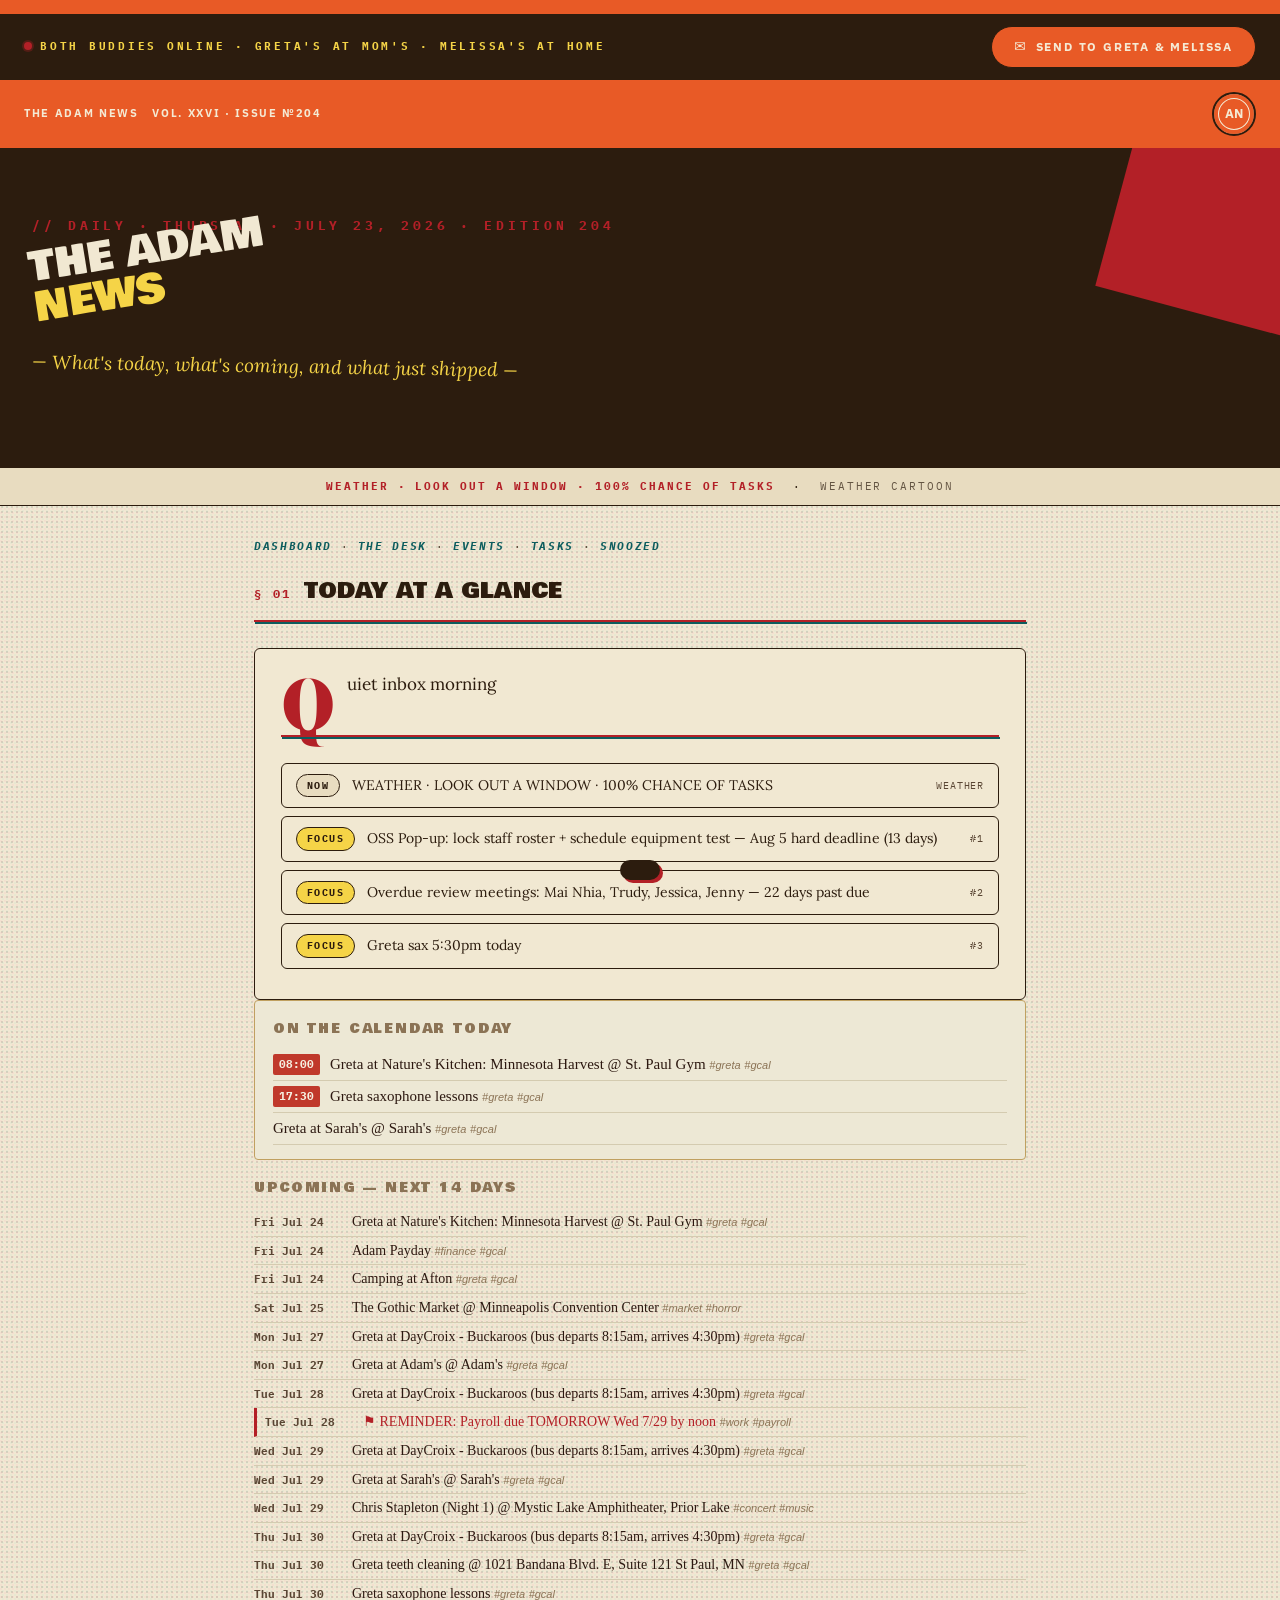
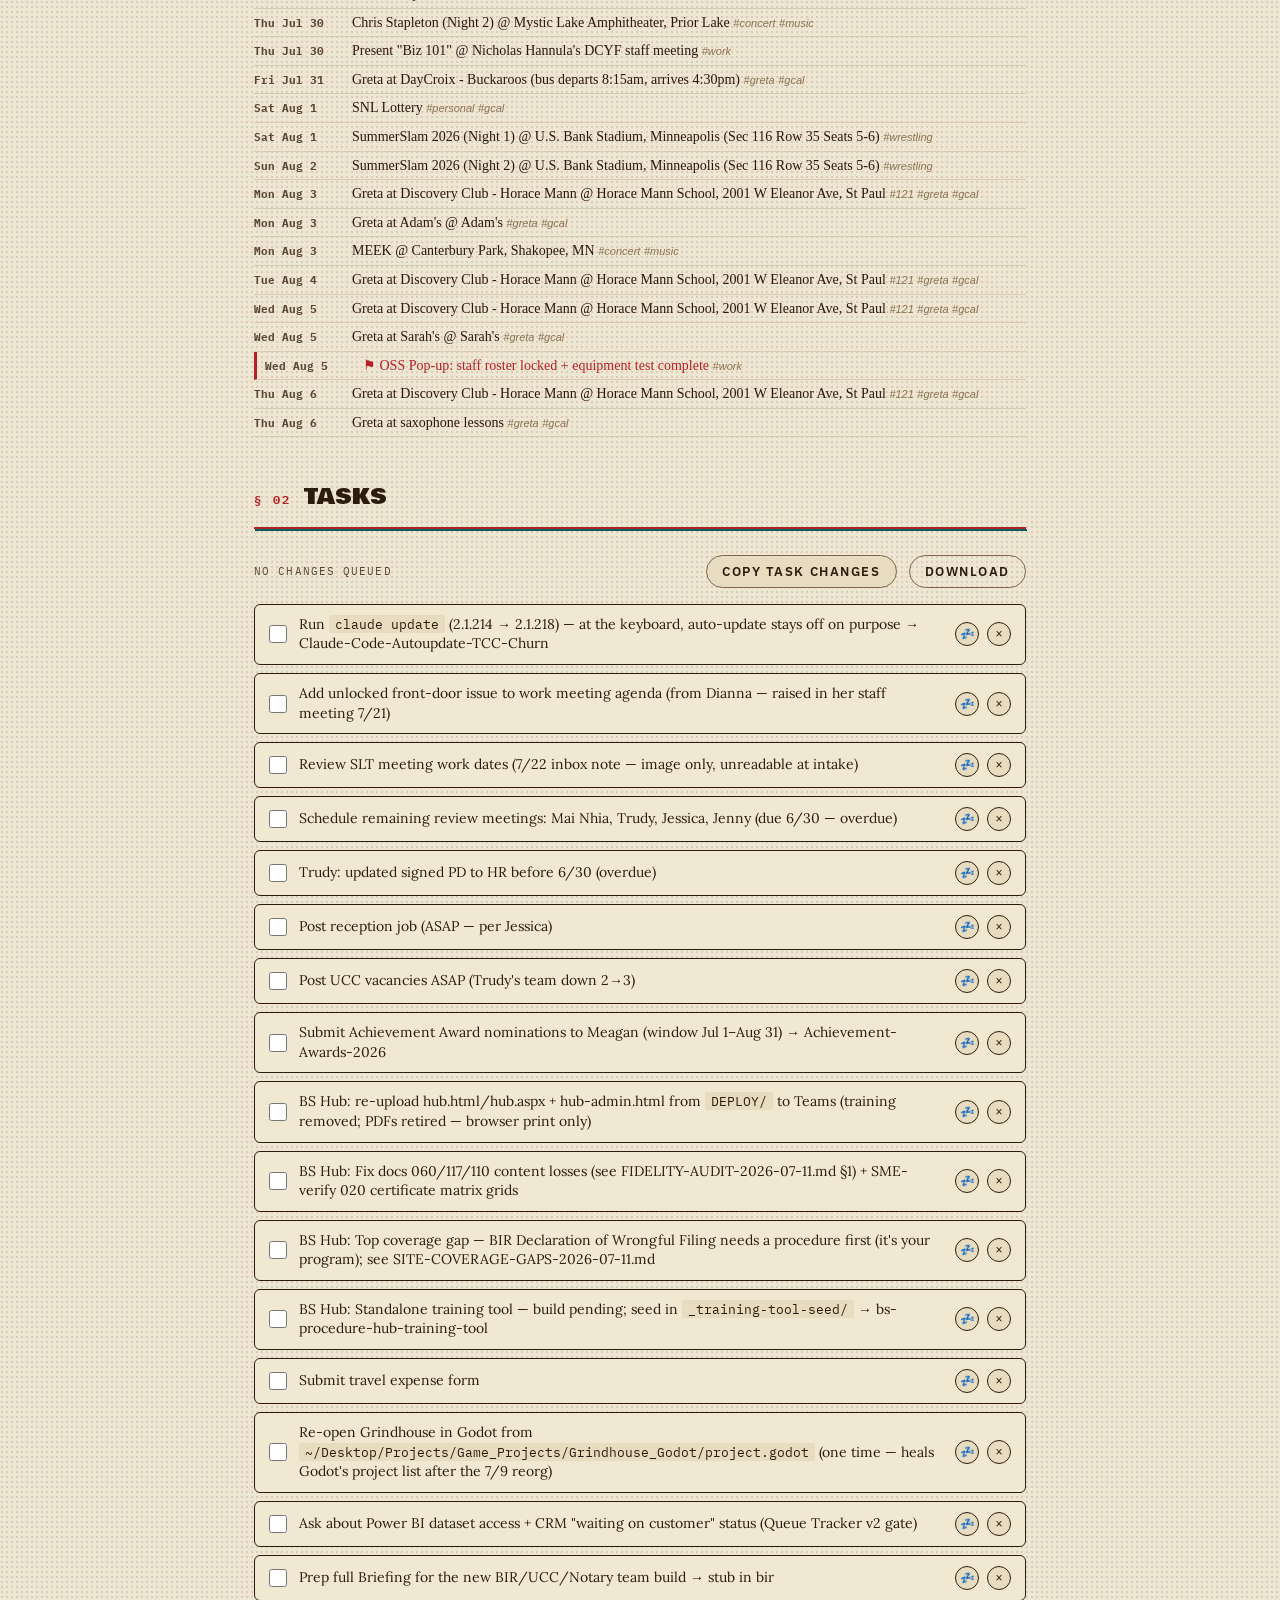
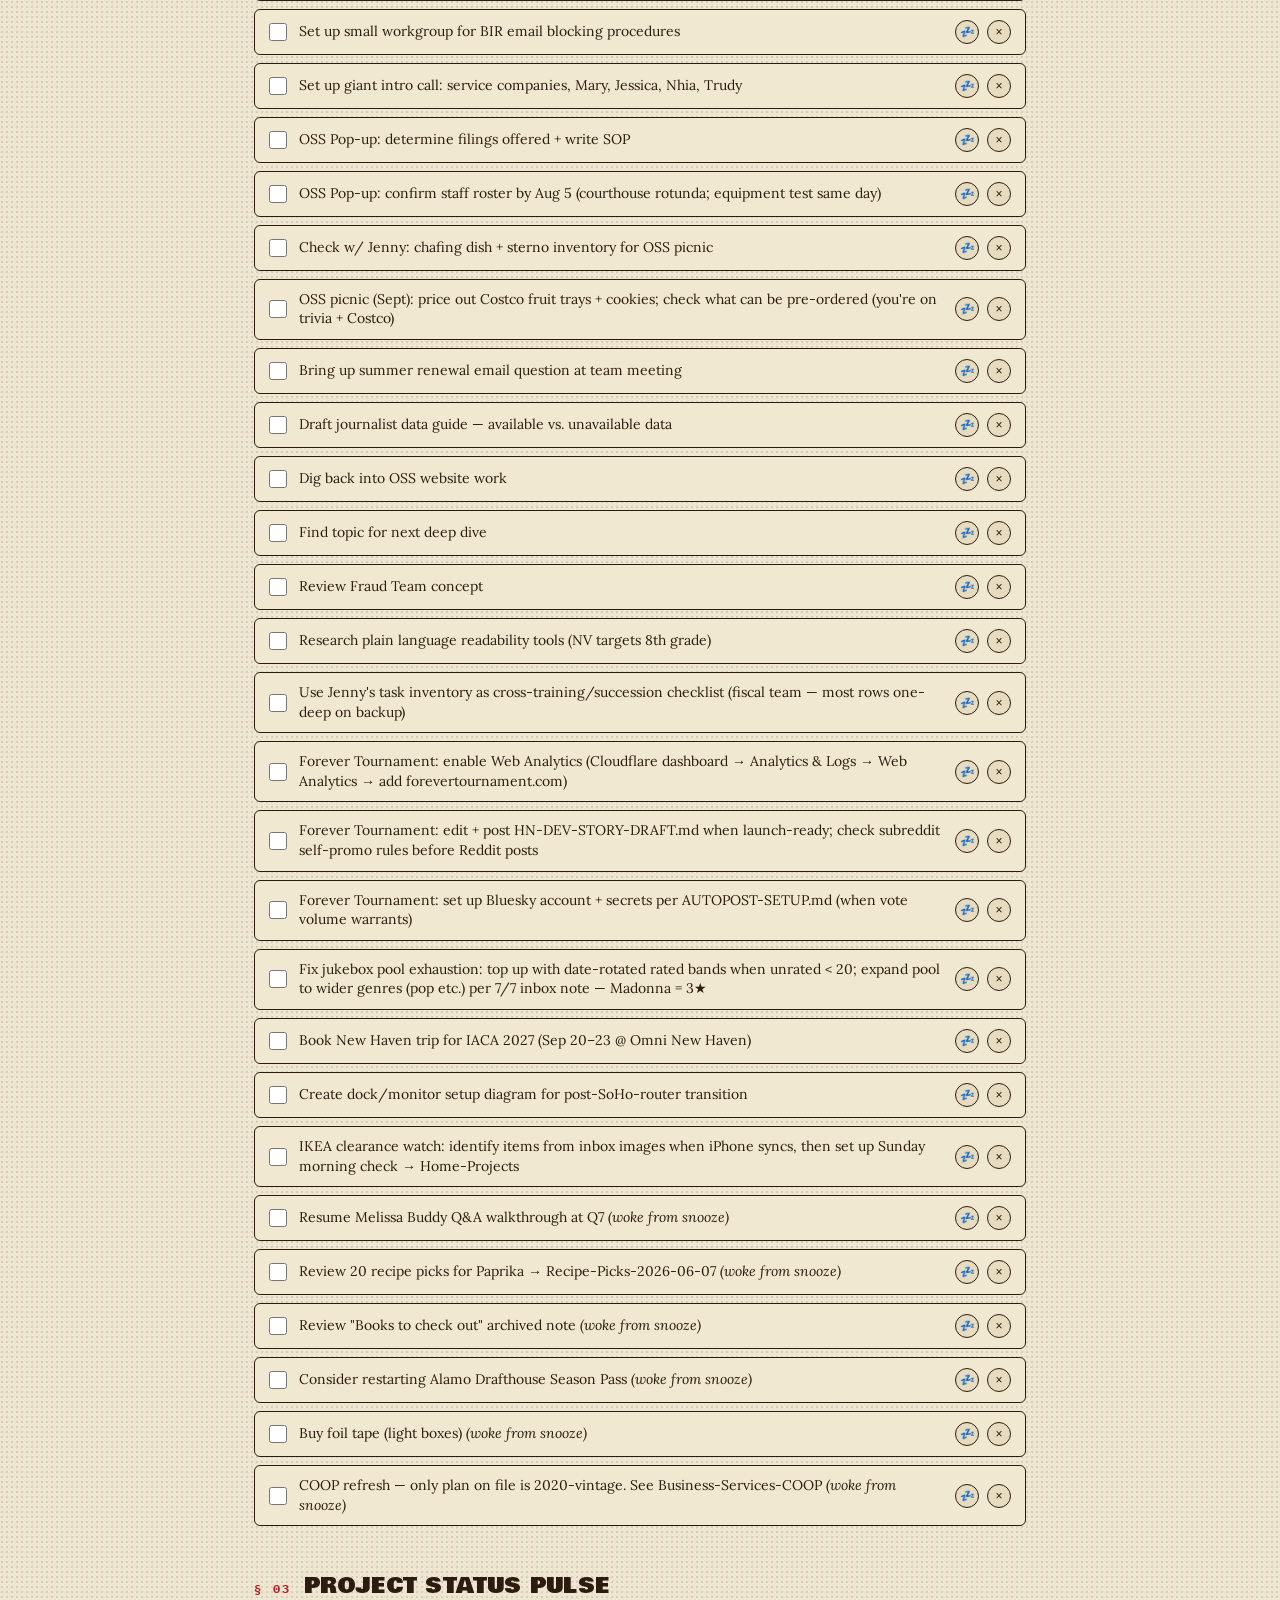
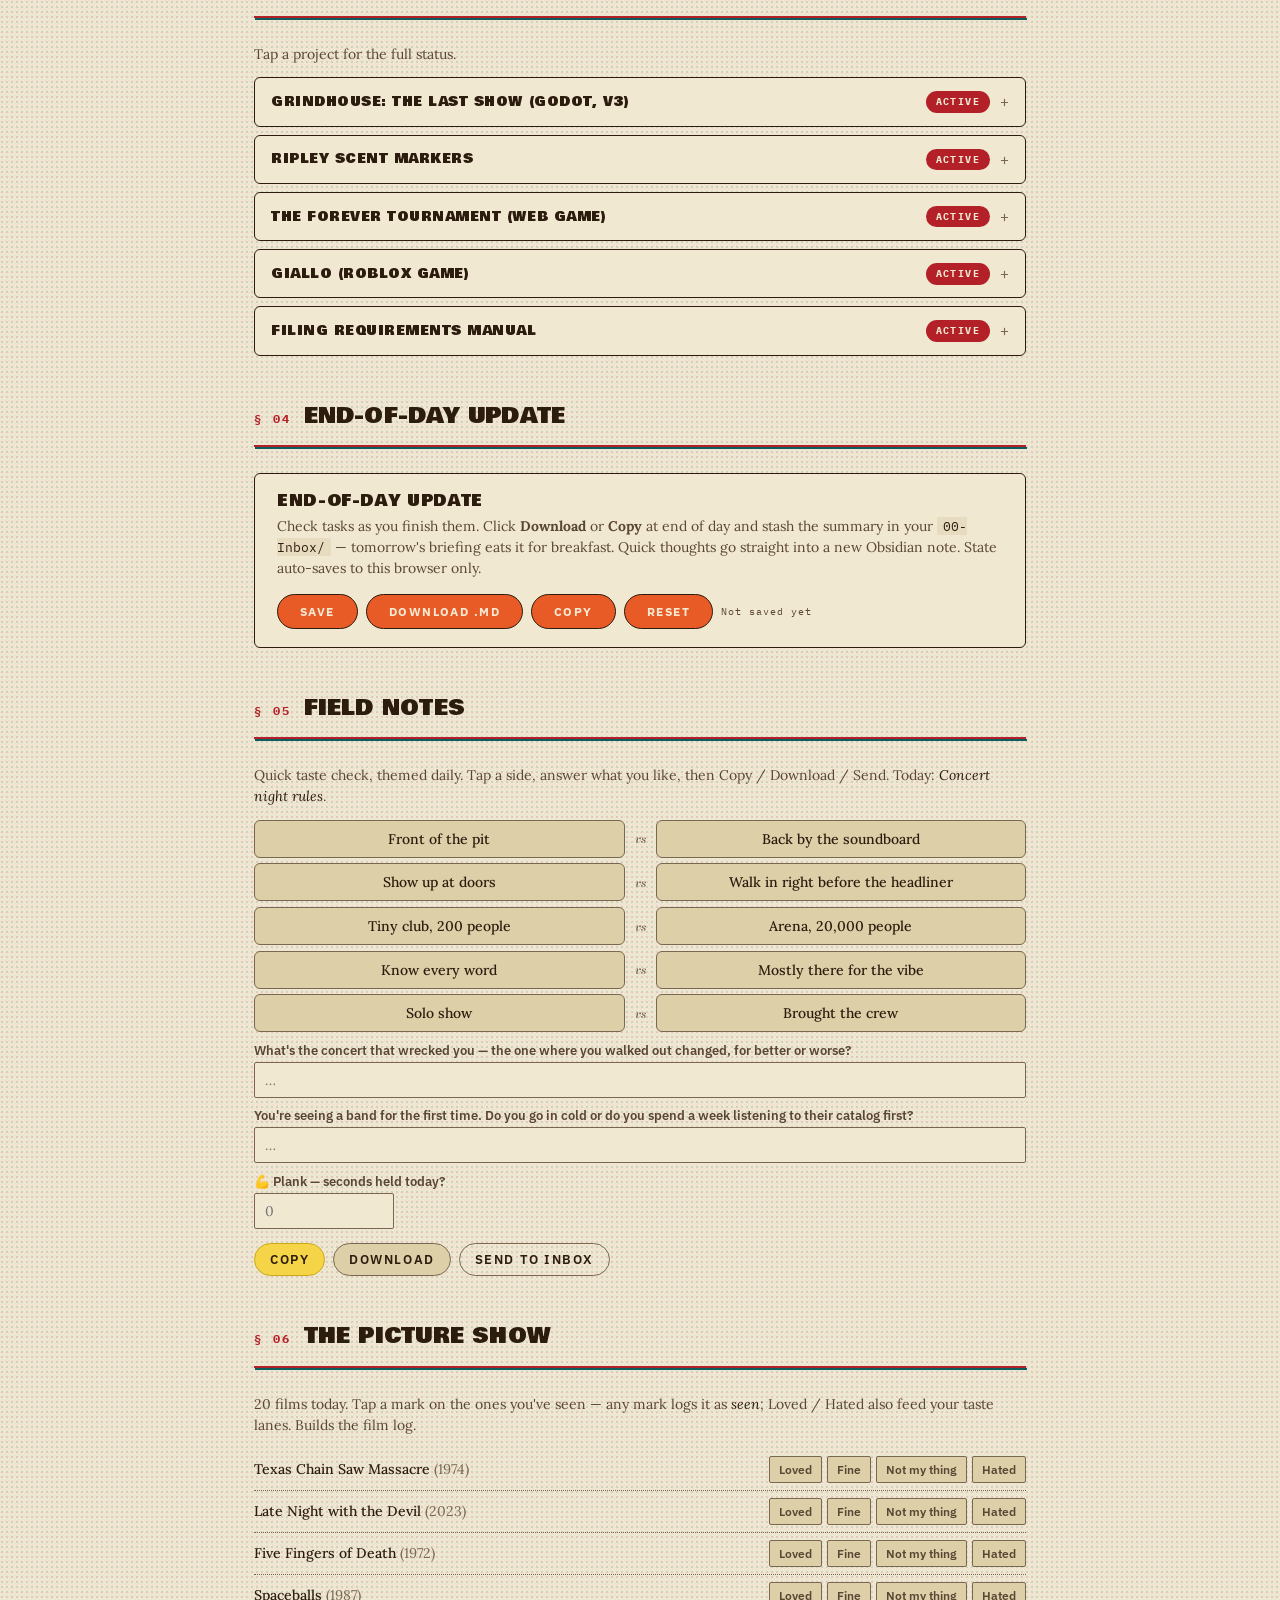
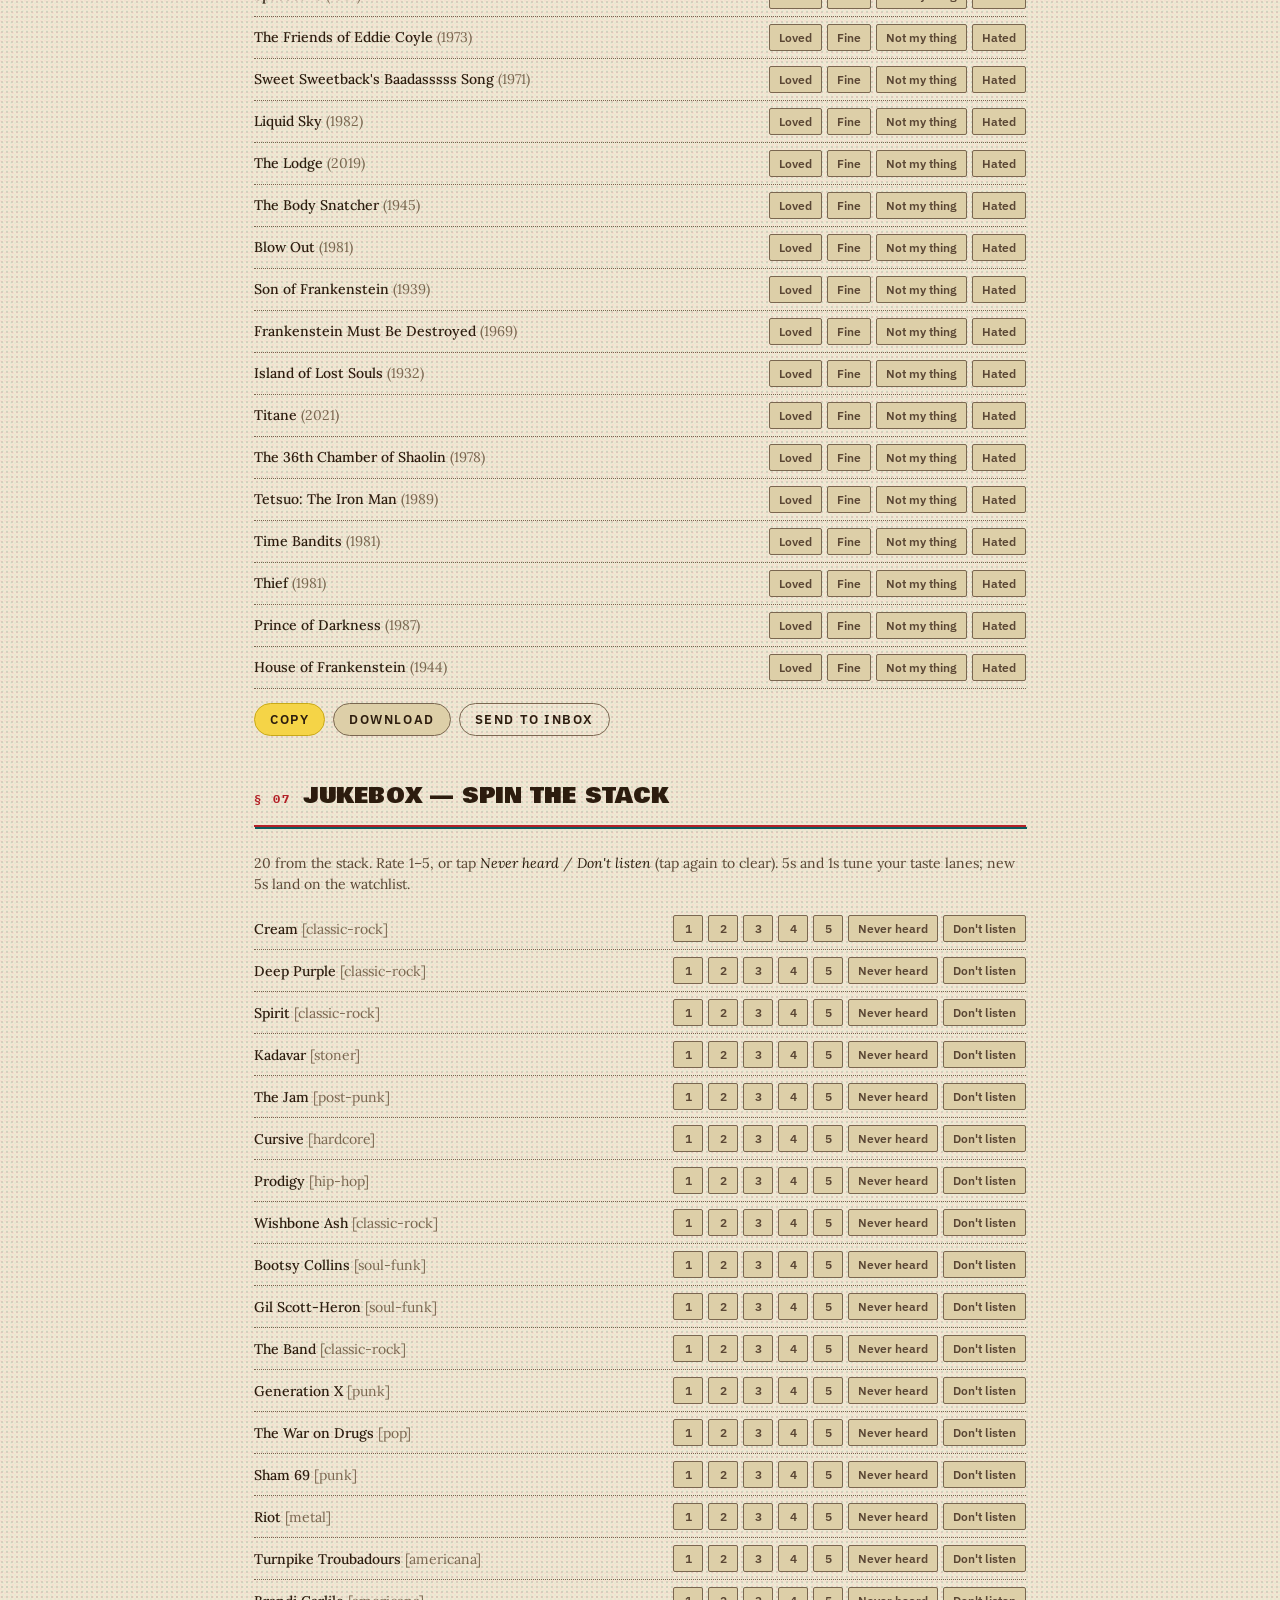
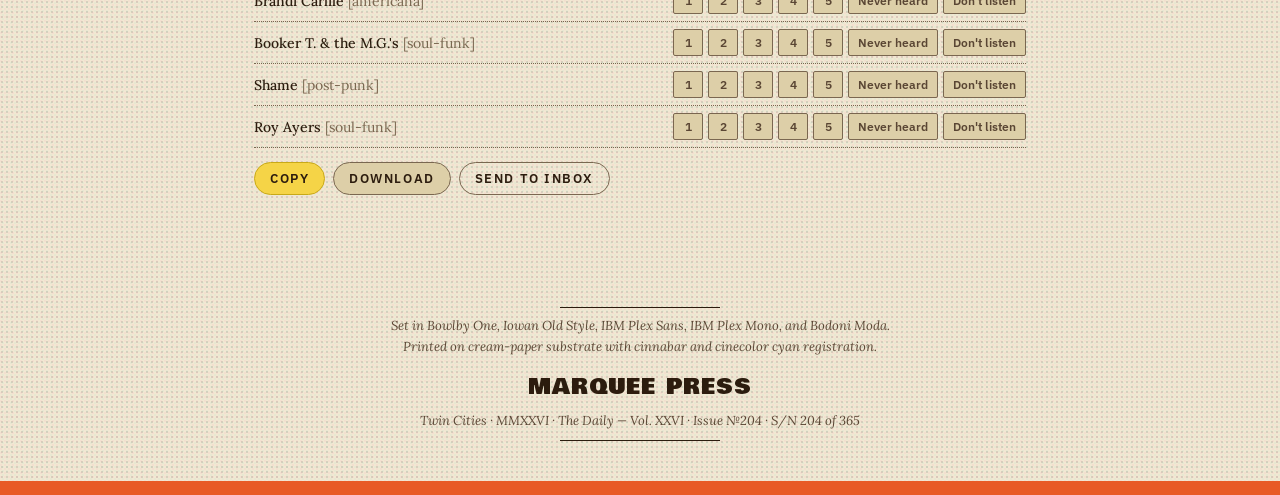
==== commit 8a405b05: "Publish 2026-07-23T12:00Z" ====
--- a/index.html
+++ b/index.html
@@ -4,7 +4,7 @@
 <meta charset="utf-8">
 <meta name="viewport" content="width=device-width, initial-scale=1">
 <meta name="robots" content="noindex, nofollow, noarchive, nosnippet, noimageindex">
-<title>The Daily — 2026-07-01 — Marquee Press</title>
+<title>The Daily — 2026-07-23 — Marquee Press</title>
 <link rel="preconnect" href="https://fonts.googleapis.com">
 <link rel="preconnect" href="https://fonts.gstatic.com" crossorigin>
 <link href="https://fonts.googleapis.com/css2?family=Bowlby+One&family=Bodoni+Moda:ital,wght@0,400;0,500;0,700;0,900;1,400;1,700;1,900&family=Lora:ital,wght@0,400;0,500;0,700;1,400&family=IBM+Plex+Mono:wght@300;400;500;700&family=IBM+Plex+Sans:wght@400;500;700&family=Oswald:wght@300;400;500;700&display=swap" rel="stylesheet">
@@ -905,6 +905,54 @@
 }
 .pulse-row .status { display: flex; flex-wrap: wrap; gap: 8px; align-items: baseline; }
 .pulse-row .text { font-family: var(--mp-font-body); font-size: 14px; color: var(--mp-ink); line-height: 1.45; flex: 1; }
+
+/* Pulse accordion cards (tap-to-expand, no truncation) */
+.pulse-card {
+  border: 1px solid var(--mp-ink);
+  border-radius: var(--mp-radius-md);
+  background: var(--mp-paper);
+  margin-bottom: 8px;
+}
+.pulse-card summary {
+  display: flex;
+  align-items: center;
+  justify-content: space-between;
+  gap: 10px;
+  padding: 12px 16px;
+  cursor: pointer;
+  list-style: none;
+}
+.pulse-card summary::-webkit-details-marker { display: none; }
+.pulse-card summary::after {
+  content: "+";
+  font-family: var(--mp-font-mono);
+  font-size: 15px;
+  color: var(--mp-ink-faint);
+  flex: 0 0 auto;
+}
+.pulse-card[open] summary::after { content: "–"; }
+.pulse-card summary .name {
+  font-family: var(--mp-font-display);
+  font-size: 13px;
+  letter-spacing: 0.04em;
+  text-transform: uppercase;
+  color: var(--mp-ink);
+  flex: 1;
+  min-width: 0;
+}
+.pulse-card .pulse-body {
+  padding: 0 16px 12px;
+  border-top: 1px dotted var(--mp-ink-faint);
+}
+.pulse-card .pulse-body p {
+  font-family: var(--mp-font-body);
+  font-size: 14px;
+  color: var(--mp-ink);
+  line-height: 1.5;
+  margin: 10px 0 0;
+  overflow-wrap: break-word;
+}
+.pulse-card .pulse-next b { font-family: var(--mp-font-sans); font-size: 12.5px; letter-spacing: 0.03em; text-transform: uppercase; }
 
 /* News grid */
 .news-grid {
@@ -1483,34 +1531,36 @@
 .mv-mark[data-mark=nmt].on{background:var(--mp-nmt);border-color:var(--mp-nmt);color:var(--mp-ink)}
 .mv-mark[data-mark=hated].on{background:var(--mp-hate);border-color:var(--mp-hate);color:#fff}
 .jb-star.on{background:var(--mp-gold);border-color:var(--mp-gold-dark);color:var(--mp-ink);font-weight:800}
+.jb-flag{border:1px solid var(--mp-ink-faint);background:var(--mp-paper-deep);border-radius:var(--mp-radius-sm);padding:5px 9px;font:600 12px var(--mp-font-sans);color:var(--mp-ink-soft);cursor:pointer}
+.jb-flag.on{background:var(--mp-ink);border-color:var(--mp-ink);color:var(--mp-paper)}
 @media(max-width:560px){.mv-row,.jb-row{flex-wrap:wrap}.mv-marks,.jb-stars{flex-wrap:wrap}}
 </style>
 </head>
-<body data-day="2026-07-01">
-<div class="buddy-bar"><div class="left"><span class="pulse"></span>Both Buddies Online · Greta's at Mom's · Melissa's at home</div><a class="cta" href="Message-Buddies.html">Send to Greta &amp; Melissa</a></div><div class="mp-spec-strip"><div style="display:flex;align-items:center;gap:14px;flex-wrap:wrap;"><span>The Adam News</span><span>Vol. XXVI · Issue №182</span></div><div class="mp-roundel">AN</div></div><div class="mp-hero"><div class="mp-kicker">// DAILY · WEDNESDAY · JULY 01, 2026 · EDITION 182</div><h1 class="mp-title">The Adam<br><span class="mp-line-2">News</span></h1><div class="mp-subtitle">— What's today, what's coming, and what just shipped —</div></div><div class="weather-strip"><strong>☀️ Sunny +85°F ↖6mph 62%</strong> &nbsp;·&nbsp; <span style="opacity:0.7;">Weather LIVE</span></div><main><p class="crumbs"><span class="wikilink">Dashboard</span> · <span class="wikilink">The Desk</span> · <span class="wikilink">Events</span> · <span class="wikilink">Tasks</span> · <span class="wikilink">Snoozed</span></p><section class="daily-section">
+<body data-day="2026-07-23">
+<div class="buddy-bar"><div class="left"><span class="pulse"></span>Both Buddies Online · Greta's at Mom's · Melissa's at home</div><a class="cta" href="Message-Buddies.html">Send to Greta &amp; Melissa</a></div><div class="mp-spec-strip"><div style="display:flex;align-items:center;gap:14px;flex-wrap:wrap;"><span>The Adam News</span><span>Vol. XXVI · Issue №204</span></div><div class="mp-roundel">AN</div></div><div class="mp-hero"><div class="mp-kicker">// DAILY · THURSDAY · JULY 23, 2026 · EDITION 204</div><h1 class="mp-title">The Adam<br><span class="mp-line-2">News</span></h1><div class="mp-subtitle">— What's today, what's coming, and what just shipped —</div></div><div class="weather-strip"><strong>WEATHER · LOOK OUT A WINDOW · 100% CHANCE OF TASKS</strong> &nbsp;·&nbsp; <span style="opacity:0.7;">Weather CARTOON</span></div><main><p class="crumbs"><span class="wikilink">Dashboard</span> · <span class="wikilink">The Desk</span> · <span class="wikilink">Events</span> · <span class="wikilink">Tasks</span> · <span class="wikilink">Snoozed</span></p><section class="daily-section">
 <h2 class="head"><span class="num">§ 01</span>Today at a Glance</h2>
 <div class="mp-reg-rule"></div>
 <div class="glance">
-<p class="deck"><span class="mp-dropcap">F</span>iscal year turned over</p>
+<p class="deck"><span class="mp-dropcap">Q</span>uiet inbox morning</p>
 <div class="mp-reg-rule"></div>
 <div class="mp-row">
 <span class="mp-pill flag">NOW</span>
-<span class="mp-row-body">☀️ Sunny +85°F ↖6mph 62%</span>
+<span class="mp-row-body">WEATHER · LOOK OUT A WINDOW · 100% CHANCE OF TASKS</span>
 <span class="mp-row-meta">weather</span>
 </div>
 <div class="mp-row">
 <span class="mp-pill focus">FOCUS</span>
-<span class="mp-row-body">Achievement Awards — nominations open today; start your submission</span>
+<span class="mp-row-body">OSS Pop-up: lock staff roster + schedule equipment test — Aug 5 hard deadline (13 days)</span>
 <span class="mp-row-meta">#1</span>
 </div>
 <div class="mp-row">
 <span class="mp-pill focus">FOCUS</span>
-<span class="mp-row-body">Close 6/30 overdue: schedule Mai Nhia + Trudy + Jessica + Jenny reviews; Trudy signed PD → HR</span>
+<span class="mp-row-body">Overdue review meetings: Mai Nhia, Trudy, Jessica, Jenny — 22 days past due</span>
 <span class="mp-row-meta">#2</span>
 </div>
 <div class="mp-row">
 <span class="mp-pill focus">FOCUS</span>
-<span class="mp-row-body">Post reception job + UCC vacancies (ASAP, per Jessica)</span>
+<span class="mp-row-body">Greta sax 5:30pm today</span>
 <span class="mp-row-meta">#3</span>
 </div>
 </div>
@@ -1518,139 +1568,196 @@
 <div class="cal-today" style="background:#ede8d5;border:1px solid #c0a060;border-radius:4px;padding:14px 18px;margin-bottom:18px;">
 <div style="font-family:'Bowlby One',sans-serif;font-size:13px;letter-spacing:0.14em;text-transform:uppercase;color:#8b7355;margin:4px 0 10px;">On the Calendar Today</div>
 <div style="display:flex;gap:10px;align-items:flex-start;padding:5px 0;border-bottom:1px solid #d4cbb0;">
-<span style="font-family:'Iowan Old Style','Palatino',serif;font-size:15px;color:#2c1810;line-height:1.4;">Greta sleeping at Adam's @ Adam's
+<span style="font-family:'IBM Plex Mono',monospace;font-size:11px;font-weight:700;background:#c0392b;color:#f5f0e1;padding:2px 6px;border-radius:2px;white-space:nowrap;flex-shrink:0;">08:00</span>
+<span style="font-family:'Iowan Old Style','Palatino',serif;font-size:15px;color:#2c1810;line-height:1.4;">Greta at Nature's Kitchen: Minnesota Harvest @ St. Paul Gym
  <span style="font-size:11px;color:#8b7355;font-style:italic;font-family:'IBM Plex Sans',sans-serif;">#greta</span>
  <span style="font-size:11px;color:#8b7355;font-style:italic;font-family:'IBM Plex Sans',sans-serif;">#gcal</span>
 </span></div>
 <div style="display:flex;gap:10px;align-items:flex-start;padding:5px 0;border-bottom:1px solid #d4cbb0;">
-<span style="font-family:'Iowan Old Style','Palatino',serif;font-size:15px;color:#2c1810;line-height:1.4;">Greta at Discovery Club — Horace Mann (6:30a–6p)
+<span style="font-family:'IBM Plex Mono',monospace;font-size:11px;font-weight:700;background:#c0392b;color:#f5f0e1;padding:2px 6px;border-radius:2px;white-space:nowrap;flex-shrink:0;">17:30</span>
+<span style="font-family:'Iowan Old Style','Palatino',serif;font-size:15px;color:#2c1810;line-height:1.4;">Greta saxophone lessons
  <span style="font-size:11px;color:#8b7355;font-style:italic;font-family:'IBM Plex Sans',sans-serif;">#greta</span>
  <span style="font-size:11px;color:#8b7355;font-style:italic;font-family:'IBM Plex Sans',sans-serif;">#gcal</span>
 </span></div>
-<div style="display:flex;gap:10px;align-items:flex-start;padding:5px 0;border-bottom:1px solid #d4cbb0;border-left:3px solid #b32027;padding-left:8px;">
-<span style="font-family:'Iowan Old Style','Palatino',serif;font-size:15px;color:#2c1810;line-height:1.4;">⚑ Achievement Awards open — nominations open today (per SLT 6/17)
- <span style="font-size:11px;color:#8b7355;font-style:italic;font-family:'IBM Plex Sans',sans-serif;">#work</span>
+<div style="display:flex;gap:10px;align-items:flex-start;padding:5px 0;border-bottom:1px solid #d4cbb0;">
+<span style="font-family:'Iowan Old Style','Palatino',serif;font-size:15px;color:#2c1810;line-height:1.4;">Greta at Sarah's @ Sarah's
+ <span style="font-size:11px;color:#8b7355;font-style:italic;font-family:'IBM Plex Sans',sans-serif;">#greta</span>
+ <span style="font-size:11px;color:#8b7355;font-style:italic;font-family:'IBM Plex Sans',sans-serif;">#gcal</span>
 </span></div>
 </div>
 <div class="cal-upcoming" style="margin-bottom:8px;">
 <div style="font-family:'Bowlby One',sans-serif;font-size:13px;letter-spacing:0.14em;text-transform:uppercase;color:#8b7355;margin:4px 0 10px;">Upcoming — Next 14 Days</div>
 <div style="display:flex;gap:10px;align-items:baseline;padding:4px 0;border-bottom:1px solid #d4cbb0;">
-<span style="font-family:'IBM Plex Mono',monospace;font-size:11px;font-weight:700;color:#5a4634;white-space:nowrap;min-width:88px;flex-shrink:0;">Thu Jul 2</span>
+<span style="font-family:'IBM Plex Mono',monospace;font-size:11px;font-weight:700;color:#5a4634;white-space:nowrap;min-width:88px;flex-shrink:0;">Fri Jul 24</span>
+<span style="font-family:'Iowan Old Style','Palatino',serif;font-size:14px;color:#2c1810;line-height:1.4;">Greta at Nature's Kitchen: Minnesota Harvest @ St. Paul Gym
+ <span style="font-size:11px;color:#8b7355;font-style:italic;font-family:'IBM Plex Sans',sans-serif;">#greta</span>
+ <span style="font-size:11px;color:#8b7355;font-style:italic;font-family:'IBM Plex Sans',sans-serif;">#gcal</span>
+</span></div>
+<div style="display:flex;gap:10px;align-items:baseline;padding:4px 0;border-bottom:1px solid #d4cbb0;">
+<span style="font-family:'IBM Plex Mono',monospace;font-size:11px;font-weight:700;color:#5a4634;white-space:nowrap;min-width:88px;flex-shrink:0;">Fri Jul 24</span>
+<span style="font-family:'Iowan Old Style','Palatino',serif;font-size:14px;color:#2c1810;line-height:1.4;">Adam Payday
+ <span style="font-size:11px;color:#8b7355;font-style:italic;font-family:'IBM Plex Sans',sans-serif;">#finance</span>
+ <span style="font-size:11px;color:#8b7355;font-style:italic;font-family:'IBM Plex Sans',sans-serif;">#gcal</span>
+</span></div>
+<div style="display:flex;gap:10px;align-items:baseline;padding:4px 0;border-bottom:1px solid #d4cbb0;">
+<span style="font-family:'IBM Plex Mono',monospace;font-size:11px;font-weight:700;color:#5a4634;white-space:nowrap;min-width:88px;flex-shrink:0;">Fri Jul 24</span>
+<span style="font-family:'Iowan Old Style','Palatino',serif;font-size:14px;color:#2c1810;line-height:1.4;">Camping at Afton
+ <span style="font-size:11px;color:#8b7355;font-style:italic;font-family:'IBM Plex Sans',sans-serif;">#greta</span>
+ <span style="font-size:11px;color:#8b7355;font-style:italic;font-family:'IBM Plex Sans',sans-serif;">#gcal</span>
+</span></div>
+<div style="display:flex;gap:10px;align-items:baseline;padding:4px 0;border-bottom:1px solid #d4cbb0;">
+<span style="font-family:'IBM Plex Mono',monospace;font-size:11px;font-weight:700;color:#5a4634;white-space:nowrap;min-width:88px;flex-shrink:0;">Sat Jul 25</span>
+<span style="font-family:'Iowan Old Style','Palatino',serif;font-size:14px;color:#2c1810;line-height:1.4;">The Gothic Market @ Minneapolis Convention Center
+ <span style="font-size:11px;color:#8b7355;font-style:italic;font-family:'IBM Plex Sans',sans-serif;">#market</span>
+ <span style="font-size:11px;color:#8b7355;font-style:italic;font-family:'IBM Plex Sans',sans-serif;">#horror</span>
+</span></div>
+<div style="display:flex;gap:10px;align-items:baseline;padding:4px 0;border-bottom:1px solid #d4cbb0;">
+<span style="font-family:'IBM Plex Mono',monospace;font-size:11px;font-weight:700;color:#5a4634;white-space:nowrap;min-width:88px;flex-shrink:0;">Mon Jul 27</span>
+<span style="font-family:'Iowan Old Style','Palatino',serif;font-size:14px;color:#2c1810;line-height:1.4;">Greta at DayCroix - Buckaroos (bus departs 8:15am, arrives 4:30pm)
+ <span style="font-size:11px;color:#8b7355;font-style:italic;font-family:'IBM Plex Sans',sans-serif;">#greta</span>
+ <span style="font-size:11px;color:#8b7355;font-style:italic;font-family:'IBM Plex Sans',sans-serif;">#gcal</span>
+</span></div>
+<div style="display:flex;gap:10px;align-items:baseline;padding:4px 0;border-bottom:1px solid #d4cbb0;">
+<span style="font-family:'IBM Plex Mono',monospace;font-size:11px;font-weight:700;color:#5a4634;white-space:nowrap;min-width:88px;flex-shrink:0;">Mon Jul 27</span>
+<span style="font-family:'Iowan Old Style','Palatino',serif;font-size:14px;color:#2c1810;line-height:1.4;">Greta at Adam's @ Adam's
+ <span style="font-size:11px;color:#8b7355;font-style:italic;font-family:'IBM Plex Sans',sans-serif;">#greta</span>
+ <span style="font-size:11px;color:#8b7355;font-style:italic;font-family:'IBM Plex Sans',sans-serif;">#gcal</span>
+</span></div>
+<div style="display:flex;gap:10px;align-items:baseline;padding:4px 0;border-bottom:1px solid #d4cbb0;">
+<span style="font-family:'IBM Plex Mono',monospace;font-size:11px;font-weight:700;color:#5a4634;white-space:nowrap;min-width:88px;flex-shrink:0;">Tue Jul 28</span>
+<span style="font-family:'Iowan Old Style','Palatino',serif;font-size:14px;color:#2c1810;line-height:1.4;">Greta at DayCroix - Buckaroos (bus departs 8:15am, arrives 4:30pm)
+ <span style="font-size:11px;color:#8b7355;font-style:italic;font-family:'IBM Plex Sans',sans-serif;">#greta</span>
+ <span style="font-size:11px;color:#8b7355;font-style:italic;font-family:'IBM Plex Sans',sans-serif;">#gcal</span>
+</span></div>
+<div style="display:flex;gap:10px;align-items:baseline;padding:4px 0;border-bottom:1px solid #d4cbb0;border-left:3px solid #b32027;padding-left:8px;">
+<span style="font-family:'IBM Plex Mono',monospace;font-size:11px;font-weight:700;color:#5a4634;white-space:nowrap;min-width:88px;flex-shrink:0;">Tue Jul 28</span>
+<span style="font-family:'Iowan Old Style','Palatino',serif;font-size:14px;color:#b32027;line-height:1.4;">⚑ REMINDER: Payroll due TOMORROW Wed 7/29 by noon
+ <span style="font-size:11px;color:#8b7355;font-style:italic;font-family:'IBM Plex Sans',sans-serif;">#work</span>
+ <span style="font-size:11px;color:#8b7355;font-style:italic;font-family:'IBM Plex Sans',sans-serif;">#payroll</span>
+</span></div>
+<div style="display:flex;gap:10px;align-items:baseline;padding:4px 0;border-bottom:1px solid #d4cbb0;">
+<span style="font-family:'IBM Plex Mono',monospace;font-size:11px;font-weight:700;color:#5a4634;white-space:nowrap;min-width:88px;flex-shrink:0;">Wed Jul 29</span>
+<span style="font-family:'Iowan Old Style','Palatino',serif;font-size:14px;color:#2c1810;line-height:1.4;">Greta at DayCroix - Buckaroos (bus departs 8:15am, arrives 4:30pm)
+ <span style="font-size:11px;color:#8b7355;font-style:italic;font-family:'IBM Plex Sans',sans-serif;">#greta</span>
+ <span style="font-size:11px;color:#8b7355;font-style:italic;font-family:'IBM Plex Sans',sans-serif;">#gcal</span>
+</span></div>
+<div style="display:flex;gap:10px;align-items:baseline;padding:4px 0;border-bottom:1px solid #d4cbb0;">
+<span style="font-family:'IBM Plex Mono',monospace;font-size:11px;font-weight:700;color:#5a4634;white-space:nowrap;min-width:88px;flex-shrink:0;">Wed Jul 29</span>
 <span style="font-family:'Iowan Old Style','Palatino',serif;font-size:14px;color:#2c1810;line-height:1.4;">Greta at Sarah's @ Sarah's
  <span style="font-size:11px;color:#8b7355;font-style:italic;font-family:'IBM Plex Sans',sans-serif;">#greta</span>
  <span style="font-size:11px;color:#8b7355;font-style:italic;font-family:'IBM Plex Sans',sans-serif;">#gcal</span>
 </span></div>
 <div style="display:flex;gap:10px;align-items:baseline;padding:4px 0;border-bottom:1px solid #d4cbb0;">
-<span style="font-family:'IBM Plex Mono',monospace;font-size:11px;font-weight:700;color:#5a4634;white-space:nowrap;min-width:88px;flex-shrink:0;">Fri Jul 3</span>
-<span style="font-family:'Iowan Old Style','Palatino',serif;font-size:14px;color:#2c1810;line-height:1.4;">Independence Day (substitute)
- <span style="font-size:11px;color:#8b7355;font-style:italic;font-family:'IBM Plex Sans',sans-serif;">#holiday</span>
- <span style="font-size:11px;color:#8b7355;font-style:italic;font-family:'IBM Plex Sans',sans-serif;">#gcal</span>
+<span style="font-family:'IBM Plex Mono',monospace;font-size:11px;font-weight:700;color:#5a4634;white-space:nowrap;min-width:88px;flex-shrink:0;">Wed Jul 29</span>
+<span style="font-family:'Iowan Old Style','Palatino',serif;font-size:14px;color:#2c1810;line-height:1.4;">Chris Stapleton (Night 1) @ Mystic Lake Amphitheater, Prior Lake
+ <span style="font-size:11px;color:#8b7355;font-style:italic;font-family:'IBM Plex Sans',sans-serif;">#concert</span>
+ <span style="font-size:11px;color:#8b7355;font-style:italic;font-family:'IBM Plex Sans',sans-serif;">#music</span>
 </span></div>
 <div style="display:flex;gap:10px;align-items:baseline;padding:4px 0;border-bottom:1px solid #d4cbb0;">
-<span style="font-family:'IBM Plex Mono',monospace;font-size:11px;font-weight:700;color:#5a4634;white-space:nowrap;min-width:88px;flex-shrink:0;">Fri Jul 3</span>
-<span style="font-family:'Iowan Old Style','Palatino',serif;font-size:14px;color:#2c1810;line-height:1.4;">Wegovy shot
- <span style="font-size:11px;color:#8b7355;font-style:italic;font-family:'IBM Plex Sans',sans-serif;">#health</span>
- <span style="font-size:11px;color:#8b7355;font-style:italic;font-family:'IBM Plex Sans',sans-serif;">#gcal</span>
-</span></div>
-<div style="display:flex;gap:10px;align-items:baseline;padding:4px 0;border-bottom:1px solid #d4cbb0;">
-<span style="font-family:'IBM Plex Mono',monospace;font-size:11px;font-weight:700;color:#5a4634;white-space:nowrap;min-width:88px;flex-shrink:0;">Sat Jul 4</span>
-<span style="font-family:'Iowan Old Style','Palatino',serif;font-size:14px;color:#2c1810;line-height:1.4;">Independence Day
- <span style="font-size:11px;color:#8b7355;font-style:italic;font-family:'IBM Plex Sans',sans-serif;">#holiday</span>
- <span style="font-size:11px;color:#8b7355;font-style:italic;font-family:'IBM Plex Sans',sans-serif;">#gcal</span>
-</span></div>
-<div style="display:flex;gap:10px;align-items:baseline;padding:4px 0;border-bottom:1px solid #d4cbb0;">
-<span style="font-family:'IBM Plex Mono',monospace;font-size:11px;font-weight:700;color:#5a4634;white-space:nowrap;min-width:88px;flex-shrink:0;">Mon Jul 6</span>
-<span style="font-family:'Iowan Old Style','Palatino',serif;font-size:14px;color:#2c1810;line-height:1.4;">Greta at Angelica Canti Youth Choir @ Bloomington Center for the Arts, Bloomington
+<span style="font-family:'IBM Plex Mono',monospace;font-size:11px;font-weight:700;color:#5a4634;white-space:nowrap;min-width:88px;flex-shrink:0;">Thu Jul 30</span>
+<span style="font-family:'Iowan Old Style','Palatino',serif;font-size:14px;color:#2c1810;line-height:1.4;">Greta at DayCroix - Buckaroos (bus departs 8:15am, arrives 4:30pm)
  <span style="font-size:11px;color:#8b7355;font-style:italic;font-family:'IBM Plex Sans',sans-serif;">#greta</span>
  <span style="font-size:11px;color:#8b7355;font-style:italic;font-family:'IBM Plex Sans',sans-serif;">#gcal</span>
 </span></div>
 <div style="display:flex;gap:10px;align-items:baseline;padding:4px 0;border-bottom:1px solid #d4cbb0;">
-<span style="font-family:'IBM Plex Mono',monospace;font-size:11px;font-weight:700;color:#5a4634;white-space:nowrap;min-width:88px;flex-shrink:0;">Mon Jul 6</span>
-<span style="font-family:'Iowan Old Style','Palatino',serif;font-size:14px;color:#2c1810;line-height:1.4;">Bob Dylan @ Mystic Lake Amphitheater, Prior Lake
- <span style="font-size:11px;color:#8b7355;font-style:italic;font-family:'IBM Plex Sans',sans-serif;">#concert</span>
- <span style="font-size:11px;color:#8b7355;font-style:italic;font-family:'IBM Plex Sans',sans-serif;">#music</span>
-</span></div>
-<div style="display:flex;gap:10px;align-items:baseline;padding:4px 0;border-bottom:1px solid #d4cbb0;">
-<span style="font-family:'IBM Plex Mono',monospace;font-size:11px;font-weight:700;color:#5a4634;white-space:nowrap;min-width:88px;flex-shrink:0;">Tue Jul 7</span>
-<span style="font-family:'Iowan Old Style','Palatino',serif;font-size:14px;color:#2c1810;line-height:1.4;">Greta at Angelica Canti Youth Choir @ Bloomington Center for the Arts, Bloomington
+<span style="font-family:'IBM Plex Mono',monospace;font-size:11px;font-weight:700;color:#5a4634;white-space:nowrap;min-width:88px;flex-shrink:0;">Thu Jul 30</span>
+<span style="font-family:'Iowan Old Style','Palatino',serif;font-size:14px;color:#2c1810;line-height:1.4;">Greta teeth cleaning @ 1021 Bandana Blvd. E, Suite 121 St Paul, MN
  <span style="font-size:11px;color:#8b7355;font-style:italic;font-family:'IBM Plex Sans',sans-serif;">#greta</span>
  <span style="font-size:11px;color:#8b7355;font-style:italic;font-family:'IBM Plex Sans',sans-serif;">#gcal</span>
 </span></div>
 <div style="display:flex;gap:10px;align-items:baseline;padding:4px 0;border-bottom:1px solid #d4cbb0;">
-<span style="font-family:'IBM Plex Mono',monospace;font-size:11px;font-weight:700;color:#5a4634;white-space:nowrap;min-width:88px;flex-shrink:0;">Wed Jul 8</span>
-<span style="font-family:'Iowan Old Style','Palatino',serif;font-size:14px;color:#2c1810;line-height:1.4;">Greta at Angelica Canti Youth Choir @ Bloomington Center for the Arts, Bloomington
- <span style="font-size:11px;color:#8b7355;font-style:italic;font-family:'IBM Plex Sans',sans-serif;">#greta</span>
- <span style="font-size:11px;color:#8b7355;font-style:italic;font-family:'IBM Plex Sans',sans-serif;">#gcal</span>
-</span></div>
-<div style="display:flex;gap:10px;align-items:baseline;padding:4px 0;border-bottom:1px solid #d4cbb0;">
-<span style="font-family:'IBM Plex Mono',monospace;font-size:11px;font-weight:700;color:#5a4634;white-space:nowrap;min-width:88px;flex-shrink:0;">Wed Jul 8</span>
-<span style="font-family:'Iowan Old Style','Palatino',serif;font-size:14px;color:#2c1810;line-height:1.4;">Car Payment Due
- <span style="font-size:11px;color:#8b7355;font-style:italic;font-family:'IBM Plex Sans',sans-serif;">#finance</span>
- <span style="font-size:11px;color:#8b7355;font-style:italic;font-family:'IBM Plex Sans',sans-serif;">#gcal</span>
-</span></div>
-<div style="display:flex;gap:10px;align-items:baseline;padding:4px 0;border-bottom:1px solid #d4cbb0;">
-<span style="font-family:'IBM Plex Mono',monospace;font-size:11px;font-weight:700;color:#5a4634;white-space:nowrap;min-width:88px;flex-shrink:0;">Thu Jul 9</span>
-<span style="font-family:'Iowan Old Style','Palatino',serif;font-size:14px;color:#2c1810;line-height:1.4;">Greta at Angelica Canti Youth Choir @ Bloomington Center for the Arts, Bloomington
- <span style="font-size:11px;color:#8b7355;font-style:italic;font-family:'IBM Plex Sans',sans-serif;">#greta</span>
- <span style="font-size:11px;color:#8b7355;font-style:italic;font-family:'IBM Plex Sans',sans-serif;">#gcal</span>
-</span></div>
-<div style="display:flex;gap:10px;align-items:baseline;padding:4px 0;border-bottom:1px solid #d4cbb0;">
-<span style="font-family:'IBM Plex Mono',monospace;font-size:11px;font-weight:700;color:#5a4634;white-space:nowrap;min-width:88px;flex-shrink:0;">Thu Jul 9</span>
+<span style="font-family:'IBM Plex Mono',monospace;font-size:11px;font-weight:700;color:#5a4634;white-space:nowrap;min-width:88px;flex-shrink:0;">Thu Jul 30</span>
 <span style="font-family:'Iowan Old Style','Palatino',serif;font-size:14px;color:#2c1810;line-height:1.4;">Greta saxophone lessons
  <span style="font-size:11px;color:#8b7355;font-style:italic;font-family:'IBM Plex Sans',sans-serif;">#greta</span>
  <span style="font-size:11px;color:#8b7355;font-style:italic;font-family:'IBM Plex Sans',sans-serif;">#gcal</span>
 </span></div>
 <div style="display:flex;gap:10px;align-items:baseline;padding:4px 0;border-bottom:1px solid #d4cbb0;">
-<span style="font-family:'IBM Plex Mono',monospace;font-size:11px;font-weight:700;color:#5a4634;white-space:nowrap;min-width:88px;flex-shrink:0;">Fri Jul 10</span>
-<span style="font-family:'Iowan Old Style','Palatino',serif;font-size:14px;color:#2c1810;line-height:1.4;">Greta at Angelica Canti Youth Choir @ Bloomington Center for the Arts, Bloomington
+<span style="font-family:'IBM Plex Mono',monospace;font-size:11px;font-weight:700;color:#5a4634;white-space:nowrap;min-width:88px;flex-shrink:0;">Thu Jul 30</span>
+<span style="font-family:'Iowan Old Style','Palatino',serif;font-size:14px;color:#2c1810;line-height:1.4;">Chris Stapleton (Night 2) @ Mystic Lake Amphitheater, Prior Lake
+ <span style="font-size:11px;color:#8b7355;font-style:italic;font-family:'IBM Plex Sans',sans-serif;">#concert</span>
+ <span style="font-size:11px;color:#8b7355;font-style:italic;font-family:'IBM Plex Sans',sans-serif;">#music</span>
+</span></div>
+<div style="display:flex;gap:10px;align-items:baseline;padding:4px 0;border-bottom:1px solid #d4cbb0;">
+<span style="font-family:'IBM Plex Mono',monospace;font-size:11px;font-weight:700;color:#5a4634;white-space:nowrap;min-width:88px;flex-shrink:0;">Thu Jul 30</span>
+<span style="font-family:'Iowan Old Style','Palatino',serif;font-size:14px;color:#2c1810;line-height:1.4;">Present "Biz 101" @ Nicholas Hannula's DCYF staff meeting
+ <span style="font-size:11px;color:#8b7355;font-style:italic;font-family:'IBM Plex Sans',sans-serif;">#work</span>
+</span></div>
+<div style="display:flex;gap:10px;align-items:baseline;padding:4px 0;border-bottom:1px solid #d4cbb0;">
+<span style="font-family:'IBM Plex Mono',monospace;font-size:11px;font-weight:700;color:#5a4634;white-space:nowrap;min-width:88px;flex-shrink:0;">Fri Jul 31</span>
+<span style="font-family:'Iowan Old Style','Palatino',serif;font-size:14px;color:#2c1810;line-height:1.4;">Greta at DayCroix - Buckaroos (bus departs 8:15am, arrives 4:30pm)
  <span style="font-size:11px;color:#8b7355;font-style:italic;font-family:'IBM Plex Sans',sans-serif;">#greta</span>
  <span style="font-size:11px;color:#8b7355;font-style:italic;font-family:'IBM Plex Sans',sans-serif;">#gcal</span>
 </span></div>
 <div style="display:flex;gap:10px;align-items:baseline;padding:4px 0;border-bottom:1px solid #d4cbb0;">
-<span style="font-family:'IBM Plex Mono',monospace;font-size:11px;font-weight:700;color:#5a4634;white-space:nowrap;min-width:88px;flex-shrink:0;">Fri Jul 10</span>
-<span style="font-family:'Iowan Old Style','Palatino',serif;font-size:14px;color:#2c1810;line-height:1.4;">Adam Payday
- <span style="font-size:11px;color:#8b7355;font-style:italic;font-family:'IBM Plex Sans',sans-serif;">#finance</span>
+<span style="font-family:'IBM Plex Mono',monospace;font-size:11px;font-weight:700;color:#5a4634;white-space:nowrap;min-width:88px;flex-shrink:0;">Sat Aug 1</span>
+<span style="font-family:'Iowan Old Style','Palatino',serif;font-size:14px;color:#2c1810;line-height:1.4;">SNL Lottery
+ <span style="font-size:11px;color:#8b7355;font-style:italic;font-family:'IBM Plex Sans',sans-serif;">#personal</span>
  <span style="font-size:11px;color:#8b7355;font-style:italic;font-family:'IBM Plex Sans',sans-serif;">#gcal</span>
 </span></div>
 <div style="display:flex;gap:10px;align-items:baseline;padding:4px 0;border-bottom:1px solid #d4cbb0;">
-<span style="font-family:'IBM Plex Mono',monospace;font-size:11px;font-weight:700;color:#5a4634;white-space:nowrap;min-width:88px;flex-shrink:0;">Fri Jul 10</span>
+<span style="font-family:'IBM Plex Mono',monospace;font-size:11px;font-weight:700;color:#5a4634;white-space:nowrap;min-width:88px;flex-shrink:0;">Sat Aug 1</span>
+<span style="font-family:'Iowan Old Style','Palatino',serif;font-size:14px;color:#2c1810;line-height:1.4;">SummerSlam 2026 (Night 1) @ U.S. Bank Stadium, Minneapolis (Sec 116 Row 35 Seats 5-6)
+ <span style="font-size:11px;color:#8b7355;font-style:italic;font-family:'IBM Plex Sans',sans-serif;">#wrestling</span>
+</span></div>
+<div style="display:flex;gap:10px;align-items:baseline;padding:4px 0;border-bottom:1px solid #d4cbb0;">
+<span style="font-family:'IBM Plex Mono',monospace;font-size:11px;font-weight:700;color:#5a4634;white-space:nowrap;min-width:88px;flex-shrink:0;">Sun Aug 2</span>
+<span style="font-family:'Iowan Old Style','Palatino',serif;font-size:14px;color:#2c1810;line-height:1.4;">SummerSlam 2026 (Night 2) @ U.S. Bank Stadium, Minneapolis (Sec 116 Row 35 Seats 5-6)
+ <span style="font-size:11px;color:#8b7355;font-style:italic;font-family:'IBM Plex Sans',sans-serif;">#wrestling</span>
+</span></div>
+<div style="display:flex;gap:10px;align-items:baseline;padding:4px 0;border-bottom:1px solid #d4cbb0;">
+<span style="font-family:'IBM Plex Mono',monospace;font-size:11px;font-weight:700;color:#5a4634;white-space:nowrap;min-width:88px;flex-shrink:0;">Mon Aug 3</span>
+<span style="font-family:'Iowan Old Style','Palatino',serif;font-size:14px;color:#2c1810;line-height:1.4;">Greta at Discovery Club - Horace Mann @ Horace Mann School, 2001 W Eleanor Ave, St Paul
+ <span style="font-size:11px;color:#8b7355;font-style:italic;font-family:'IBM Plex Sans',sans-serif;">#121</span>
+ <span style="font-size:11px;color:#8b7355;font-style:italic;font-family:'IBM Plex Sans',sans-serif;">#greta</span>
+ <span style="font-size:11px;color:#8b7355;font-style:italic;font-family:'IBM Plex Sans',sans-serif;">#gcal</span>
+</span></div>
+<div style="display:flex;gap:10px;align-items:baseline;padding:4px 0;border-bottom:1px solid #d4cbb0;">
+<span style="font-family:'IBM Plex Mono',monospace;font-size:11px;font-weight:700;color:#5a4634;white-space:nowrap;min-width:88px;flex-shrink:0;">Mon Aug 3</span>
 <span style="font-family:'Iowan Old Style','Palatino',serif;font-size:14px;color:#2c1810;line-height:1.4;">Greta at Adam's @ Adam's
  <span style="font-size:11px;color:#8b7355;font-style:italic;font-family:'IBM Plex Sans',sans-serif;">#greta</span>
  <span style="font-size:11px;color:#8b7355;font-style:italic;font-family:'IBM Plex Sans',sans-serif;">#gcal</span>
 </span></div>
 <div style="display:flex;gap:10px;align-items:baseline;padding:4px 0;border-bottom:1px solid #d4cbb0;">
-<span style="font-family:'IBM Plex Mono',monospace;font-size:11px;font-weight:700;color:#5a4634;white-space:nowrap;min-width:88px;flex-shrink:0;">Mon Jul 13</span>
-<span style="font-family:'Iowan Old Style','Palatino',serif;font-size:14px;color:#2c1810;line-height:1.4;">Greta at Art Buffet: Food Inspired Art @ Minneapolis College of Art and Design, 2501 Stevens Ave, Minneapolis
+<span style="font-family:'IBM Plex Mono',monospace;font-size:11px;font-weight:700;color:#5a4634;white-space:nowrap;min-width:88px;flex-shrink:0;">Mon Aug 3</span>
+<span style="font-family:'Iowan Old Style','Palatino',serif;font-size:14px;color:#2c1810;line-height:1.4;">MEEK @ Canterbury Park, Shakopee, MN
+ <span style="font-size:11px;color:#8b7355;font-style:italic;font-family:'IBM Plex Sans',sans-serif;">#concert</span>
+ <span style="font-size:11px;color:#8b7355;font-style:italic;font-family:'IBM Plex Sans',sans-serif;">#music</span>
+</span></div>
+<div style="display:flex;gap:10px;align-items:baseline;padding:4px 0;border-bottom:1px solid #d4cbb0;">
+<span style="font-family:'IBM Plex Mono',monospace;font-size:11px;font-weight:700;color:#5a4634;white-space:nowrap;min-width:88px;flex-shrink:0;">Tue Aug 4</span>
+<span style="font-family:'Iowan Old Style','Palatino',serif;font-size:14px;color:#2c1810;line-height:1.4;">Greta at Discovery Club - Horace Mann @ Horace Mann School, 2001 W Eleanor Ave, St Paul
+ <span style="font-size:11px;color:#8b7355;font-style:italic;font-family:'IBM Plex Sans',sans-serif;">#121</span>
  <span style="font-size:11px;color:#8b7355;font-style:italic;font-family:'IBM Plex Sans',sans-serif;">#greta</span>
  <span style="font-size:11px;color:#8b7355;font-style:italic;font-family:'IBM Plex Sans',sans-serif;">#gcal</span>
 </span></div>
 <div style="display:flex;gap:10px;align-items:baseline;padding:4px 0;border-bottom:1px solid #d4cbb0;">
-<span style="font-family:'IBM Plex Mono',monospace;font-size:11px;font-weight:700;color:#5a4634;white-space:nowrap;min-width:88px;flex-shrink:0;">Tue Jul 14</span>
-<span style="font-family:'Iowan Old Style','Palatino',serif;font-size:14px;color:#2c1810;line-height:1.4;">Greta at Art Buffet: Food Inspired Art @ Minneapolis College of Art and Design, 2501 Stevens Ave, Minneapolis
+<span style="font-family:'IBM Plex Mono',monospace;font-size:11px;font-weight:700;color:#5a4634;white-space:nowrap;min-width:88px;flex-shrink:0;">Wed Aug 5</span>
+<span style="font-family:'Iowan Old Style','Palatino',serif;font-size:14px;color:#2c1810;line-height:1.4;">Greta at Discovery Club - Horace Mann @ Horace Mann School, 2001 W Eleanor Ave, St Paul
+ <span style="font-size:11px;color:#8b7355;font-style:italic;font-family:'IBM Plex Sans',sans-serif;">#121</span>
  <span style="font-size:11px;color:#8b7355;font-style:italic;font-family:'IBM Plex Sans',sans-serif;">#greta</span>
  <span style="font-size:11px;color:#8b7355;font-style:italic;font-family:'IBM Plex Sans',sans-serif;">#gcal</span>
 </span></div>
 <div style="display:flex;gap:10px;align-items:baseline;padding:4px 0;border-bottom:1px solid #d4cbb0;">
-<span style="font-family:'IBM Plex Mono',monospace;font-size:11px;font-weight:700;color:#5a4634;white-space:nowrap;min-width:88px;flex-shrink:0;">Tue Jul 14</span>
-<span style="font-family:'Iowan Old Style','Palatino',serif;font-size:14px;color:#2c1810;line-height:1.4;">Greta saxophone lessons (moved from 7/2)
+<span style="font-family:'IBM Plex Mono',monospace;font-size:11px;font-weight:700;color:#5a4634;white-space:nowrap;min-width:88px;flex-shrink:0;">Wed Aug 5</span>
+<span style="font-family:'Iowan Old Style','Palatino',serif;font-size:14px;color:#2c1810;line-height:1.4;">Greta at Sarah's @ Sarah's
  <span style="font-size:11px;color:#8b7355;font-style:italic;font-family:'IBM Plex Sans',sans-serif;">#greta</span>
  <span style="font-size:11px;color:#8b7355;font-style:italic;font-family:'IBM Plex Sans',sans-serif;">#gcal</span>
 </span></div>
 <div style="display:flex;gap:10px;align-items:baseline;padding:4px 0;border-bottom:1px solid #d4cbb0;border-left:3px solid #b32027;padding-left:8px;">
-<span style="font-family:'IBM Plex Mono',monospace;font-size:11px;font-weight:700;color:#5a4634;white-space:nowrap;min-width:88px;flex-shrink:0;">Tue Jul 14</span>
-<span style="font-family:'Iowan Old Style','Palatino',serif;font-size:14px;color:#b32027;line-height:1.4;">⚑ REMINDER: Payroll due TOMORROW Wed 7/15 by noon
+<span style="font-family:'IBM Plex Mono',monospace;font-size:11px;font-weight:700;color:#5a4634;white-space:nowrap;min-width:88px;flex-shrink:0;">Wed Aug 5</span>
+<span style="font-family:'Iowan Old Style','Palatino',serif;font-size:14px;color:#b32027;line-height:1.4;">⚑ OSS Pop-up: staff roster locked + equipment test complete
  <span style="font-size:11px;color:#8b7355;font-style:italic;font-family:'IBM Plex Sans',sans-serif;">#work</span>
- <span style="font-size:11px;color:#8b7355;font-style:italic;font-family:'IBM Plex Sans',sans-serif;">#payroll</span>
 </span></div>
 <div style="display:flex;gap:10px;align-items:baseline;padding:4px 0;border-bottom:1px solid #d4cbb0;">
-<span style="font-family:'IBM Plex Mono',monospace;font-size:11px;font-weight:700;color:#5a4634;white-space:nowrap;min-width:88px;flex-shrink:0;">Wed Jul 15</span>
-<span style="font-family:'Iowan Old Style','Palatino',serif;font-size:14px;color:#2c1810;line-height:1.4;">Greta at Art Buffet: Food Inspired Art @ Minneapolis College of Art and Design, 2501 Stevens Ave, Minneapolis
+<span style="font-family:'IBM Plex Mono',monospace;font-size:11px;font-weight:700;color:#5a4634;white-space:nowrap;min-width:88px;flex-shrink:0;">Thu Aug 6</span>
+<span style="font-family:'Iowan Old Style','Palatino',serif;font-size:14px;color:#2c1810;line-height:1.4;">Greta at Discovery Club - Horace Mann @ Horace Mann School, 2001 W Eleanor Ave, St Paul
+ <span style="font-size:11px;color:#8b7355;font-style:italic;font-family:'IBM Plex Sans',sans-serif;">#121</span>
  <span style="font-size:11px;color:#8b7355;font-style:italic;font-family:'IBM Plex Sans',sans-serif;">#greta</span>
  <span style="font-size:11px;color:#8b7355;font-style:italic;font-family:'IBM Plex Sans',sans-serif;">#gcal</span>
 </span></div>
 <div style="display:flex;gap:10px;align-items:baseline;padding:4px 0;border-bottom:1px solid #d4cbb0;">
-<span style="font-family:'IBM Plex Mono',monospace;font-size:11px;font-weight:700;color:#5a4634;white-space:nowrap;min-width:88px;flex-shrink:0;">Wed Jul 15</span>
-<span style="font-family:'Iowan Old Style','Palatino',serif;font-size:14px;color:#2c1810;line-height:1.4;">Greta at Sarah's @ Sarah's
+<span style="font-family:'IBM Plex Mono',monospace;font-size:11px;font-weight:700;color:#5a4634;white-space:nowrap;min-width:88px;flex-shrink:0;">Thu Aug 6</span>
+<span style="font-family:'Iowan Old Style','Palatino',serif;font-size:14px;color:#2c1810;line-height:1.4;">Greta at saxophone lessons
  <span style="font-size:11px;color:#8b7355;font-style:italic;font-family:'IBM Plex Sans',sans-serif;">#greta</span>
  <span style="font-size:11px;color:#8b7355;font-style:italic;font-family:'IBM Plex Sans',sans-serif;">#gcal</span>
 </span></div>
@@ -1660,25 +1767,55 @@
 <h2 class="head"><span class="num">§ 02</span>Tasks</h2>
 <div class="mp-reg-rule"></div>
 <div class="task-actions-bar"><span class="task-pending" id="task-pending">No changes queued</span><button id="tasks-copy" class="mp-btn secondary" type="button">Copy task changes</button><button id="tasks-download" class="mp-btn ghost" type="button">Download</button></div>
-<div class="mp-row task-row" data-taskid="tk30452a86">
-<input type="checkbox" class="task-done" data-taskid="tk30452a86" aria-label="Mark done">
-<span class="mp-row-body task-text">Schedule remaining review meetings: Mai Nhia, Trudy, Jessica, Jenny (due 6/30)</span>
-<span class="task-controls">
-<button type="button" class="task-snooze" data-taskid="tk30452a86" aria-label="Snooze" title="Snooze">&#x1F4A4;</button>
-<button type="button" class="task-remove" data-taskid="tk30452a86" aria-label="Remove" title="Remove task">&times;</button>
-<div class="task-snooze-pop" data-taskid="tk30452a86" hidden><div class="pop-title">&#x1F4A4; Snooze until&hellip;</div><button type="button" class="pop-preset" data-preset="tomorrow" data-taskid="tk30452a86">Tomorrow</button><button type="button" class="pop-preset" data-preset="monday" data-taskid="tk30452a86">Next Monday</button><button type="button" class="pop-preset" data-preset="2weeks" data-taskid="tk30452a86">2 weeks</button><hr class="pop-rule"><label class="pop-pick">Pick date <input type="date" class="task-snooze-pick" data-taskid="tk30452a86"></label><div class="pop-foot"><button type="button" class="pop-cancel" data-taskid="tk30452a86">Cancel</button><button type="button" class="pop-snooze" data-taskid="tk30452a86">Snooze</button></div></div>
-</span>
-<span class="task-status" data-taskid="tk30452a86"></span>
-</div>
-<div class="mp-row task-row" data-taskid="tkb1571f76">
-<input type="checkbox" class="task-done" data-taskid="tkb1571f76" aria-label="Mark done">
-<span class="mp-row-body task-text">Trudy: updated signed PD to HR before 6/30</span>
-<span class="task-controls">
-<button type="button" class="task-snooze" data-taskid="tkb1571f76" aria-label="Snooze" title="Snooze">&#x1F4A4;</button>
-<button type="button" class="task-remove" data-taskid="tkb1571f76" aria-label="Remove" title="Remove task">&times;</button>
-<div class="task-snooze-pop" data-taskid="tkb1571f76" hidden><div class="pop-title">&#x1F4A4; Snooze until&hellip;</div><button type="button" class="pop-preset" data-preset="tomorrow" data-taskid="tkb1571f76">Tomorrow</button><button type="button" class="pop-preset" data-preset="monday" data-taskid="tkb1571f76">Next Monday</button><button type="button" class="pop-preset" data-preset="2weeks" data-taskid="tkb1571f76">2 weeks</button><hr class="pop-rule"><label class="pop-pick">Pick date <input type="date" class="task-snooze-pick" data-taskid="tkb1571f76"></label><div class="pop-foot"><button type="button" class="pop-cancel" data-taskid="tkb1571f76">Cancel</button><button type="button" class="pop-snooze" data-taskid="tkb1571f76">Snooze</button></div></div>
-</span>
-<span class="task-status" data-taskid="tkb1571f76"></span>
+<div class="mp-row task-row" data-taskid="tkb956576d">
+<input type="checkbox" class="task-done" data-taskid="tkb956576d" aria-label="Mark done">
+<span class="mp-row-body task-text">Run <code>claude update</code> (2.1.214 → 2.1.218) — at the keyboard, auto-update stays off on purpose → <span class="wikilink">Claude-Code-Autoupdate-TCC-Churn</span></span>
+<span class="task-controls">
+<button type="button" class="task-snooze" data-taskid="tkb956576d" aria-label="Snooze" title="Snooze">&#x1F4A4;</button>
+<button type="button" class="task-remove" data-taskid="tkb956576d" aria-label="Remove" title="Remove task">&times;</button>
+<div class="task-snooze-pop" data-taskid="tkb956576d" hidden><div class="pop-title">&#x1F4A4; Snooze until&hellip;</div><button type="button" class="pop-preset" data-preset="tomorrow" data-taskid="tkb956576d">Tomorrow</button><button type="button" class="pop-preset" data-preset="monday" data-taskid="tkb956576d">Next Monday</button><button type="button" class="pop-preset" data-preset="2weeks" data-taskid="tkb956576d">2 weeks</button><hr class="pop-rule"><label class="pop-pick">Pick date <input type="date" class="task-snooze-pick" data-taskid="tkb956576d"></label><div class="pop-foot"><button type="button" class="pop-cancel" data-taskid="tkb956576d">Cancel</button><button type="button" class="pop-snooze" data-taskid="tkb956576d">Snooze</button></div></div>
+</span>
+<span class="task-status" data-taskid="tkb956576d"></span>
+</div>
+<div class="mp-row task-row" data-taskid="tk1cbb7919">
+<input type="checkbox" class="task-done" data-taskid="tk1cbb7919" aria-label="Mark done">
+<span class="mp-row-body task-text">Add unlocked front-door issue to work meeting agenda (from Dianna — raised in her staff meeting 7/21)</span>
+<span class="task-controls">
+<button type="button" class="task-snooze" data-taskid="tk1cbb7919" aria-label="Snooze" title="Snooze">&#x1F4A4;</button>
+<button type="button" class="task-remove" data-taskid="tk1cbb7919" aria-label="Remove" title="Remove task">&times;</button>
+<div class="task-snooze-pop" data-taskid="tk1cbb7919" hidden><div class="pop-title">&#x1F4A4; Snooze until&hellip;</div><button type="button" class="pop-preset" data-preset="tomorrow" data-taskid="tk1cbb7919">Tomorrow</button><button type="button" class="pop-preset" data-preset="monday" data-taskid="tk1cbb7919">Next Monday</button><button type="button" class="pop-preset" data-preset="2weeks" data-taskid="tk1cbb7919">2 weeks</button><hr class="pop-rule"><label class="pop-pick">Pick date <input type="date" class="task-snooze-pick" data-taskid="tk1cbb7919"></label><div class="pop-foot"><button type="button" class="pop-cancel" data-taskid="tk1cbb7919">Cancel</button><button type="button" class="pop-snooze" data-taskid="tk1cbb7919">Snooze</button></div></div>
+</span>
+<span class="task-status" data-taskid="tk1cbb7919"></span>
+</div>
+<div class="mp-row task-row" data-taskid="tk4bbbb9b3">
+<input type="checkbox" class="task-done" data-taskid="tk4bbbb9b3" aria-label="Mark done">
+<span class="mp-row-body task-text">Review SLT meeting work dates (7/22 inbox note — image only, unreadable at intake)</span>
+<span class="task-controls">
+<button type="button" class="task-snooze" data-taskid="tk4bbbb9b3" aria-label="Snooze" title="Snooze">&#x1F4A4;</button>
+<button type="button" class="task-remove" data-taskid="tk4bbbb9b3" aria-label="Remove" title="Remove task">&times;</button>
+<div class="task-snooze-pop" data-taskid="tk4bbbb9b3" hidden><div class="pop-title">&#x1F4A4; Snooze until&hellip;</div><button type="button" class="pop-preset" data-preset="tomorrow" data-taskid="tk4bbbb9b3">Tomorrow</button><button type="button" class="pop-preset" data-preset="monday" data-taskid="tk4bbbb9b3">Next Monday</button><button type="button" class="pop-preset" data-preset="2weeks" data-taskid="tk4bbbb9b3">2 weeks</button><hr class="pop-rule"><label class="pop-pick">Pick date <input type="date" class="task-snooze-pick" data-taskid="tk4bbbb9b3"></label><div class="pop-foot"><button type="button" class="pop-cancel" data-taskid="tk4bbbb9b3">Cancel</button><button type="button" class="pop-snooze" data-taskid="tk4bbbb9b3">Snooze</button></div></div>
+</span>
+<span class="task-status" data-taskid="tk4bbbb9b3"></span>
+</div>
+<div class="mp-row task-row" data-taskid="tkaa2e5f4e">
+<input type="checkbox" class="task-done" data-taskid="tkaa2e5f4e" aria-label="Mark done">
+<span class="mp-row-body task-text">Schedule remaining review meetings: Mai Nhia, Trudy, Jessica, Jenny (due 6/30 — overdue)</span>
+<span class="task-controls">
+<button type="button" class="task-snooze" data-taskid="tkaa2e5f4e" aria-label="Snooze" title="Snooze">&#x1F4A4;</button>
+<button type="button" class="task-remove" data-taskid="tkaa2e5f4e" aria-label="Remove" title="Remove task">&times;</button>
+<div class="task-snooze-pop" data-taskid="tkaa2e5f4e" hidden><div class="pop-title">&#x1F4A4; Snooze until&hellip;</div><button type="button" class="pop-preset" data-preset="tomorrow" data-taskid="tkaa2e5f4e">Tomorrow</button><button type="button" class="pop-preset" data-preset="monday" data-taskid="tkaa2e5f4e">Next Monday</button><button type="button" class="pop-preset" data-preset="2weeks" data-taskid="tkaa2e5f4e">2 weeks</button><hr class="pop-rule"><label class="pop-pick">Pick date <input type="date" class="task-snooze-pick" data-taskid="tkaa2e5f4e"></label><div class="pop-foot"><button type="button" class="pop-cancel" data-taskid="tkaa2e5f4e">Cancel</button><button type="button" class="pop-snooze" data-taskid="tkaa2e5f4e">Snooze</button></div></div>
+</span>
+<span class="task-status" data-taskid="tkaa2e5f4e"></span>
+</div>
+<div class="mp-row task-row" data-taskid="tk2376abb5">
+<input type="checkbox" class="task-done" data-taskid="tk2376abb5" aria-label="Mark done">
+<span class="mp-row-body task-text">Trudy: updated signed PD to HR before 6/30 (overdue)</span>
+<span class="task-controls">
+<button type="button" class="task-snooze" data-taskid="tk2376abb5" aria-label="Snooze" title="Snooze">&#x1F4A4;</button>
+<button type="button" class="task-remove" data-taskid="tk2376abb5" aria-label="Remove" title="Remove task">&times;</button>
+<div class="task-snooze-pop" data-taskid="tk2376abb5" hidden><div class="pop-title">&#x1F4A4; Snooze until&hellip;</div><button type="button" class="pop-preset" data-preset="tomorrow" data-taskid="tk2376abb5">Tomorrow</button><button type="button" class="pop-preset" data-preset="monday" data-taskid="tk2376abb5">Next Monday</button><button type="button" class="pop-preset" data-preset="2weeks" data-taskid="tk2376abb5">2 weeks</button><hr class="pop-rule"><label class="pop-pick">Pick date <input type="date" class="task-snooze-pick" data-taskid="tk2376abb5"></label><div class="pop-foot"><button type="button" class="pop-cancel" data-taskid="tk2376abb5">Cancel</button><button type="button" class="pop-snooze" data-taskid="tk2376abb5">Snooze</button></div></div>
+</span>
+<span class="task-status" data-taskid="tk2376abb5"></span>
 </div>
 <div class="mp-row task-row" data-taskid="tk6cc5ec00">
 <input type="checkbox" class="task-done" data-taskid="tk6cc5ec00" aria-label="Mark done">
@@ -1700,15 +1837,295 @@
 </span>
 <span class="task-status" data-taskid="tk57b35d01"></span>
 </div>
-<div class="mp-row task-row" data-taskid="tk2affe1ed">
-<input type="checkbox" class="task-done" data-taskid="tk2affe1ed" aria-label="Mark done">
-<span class="mp-row-body task-text">Decide: add Elko Traders&#x27; Market July 3–5 to calendar? <em>(woke from snooze)</em></span>
-<span class="task-controls">
-<button type="button" class="task-snooze" data-taskid="tk2affe1ed" aria-label="Snooze" title="Snooze">&#x1F4A4;</button>
-<button type="button" class="task-remove" data-taskid="tk2affe1ed" aria-label="Remove" title="Remove task">&times;</button>
-<div class="task-snooze-pop" data-taskid="tk2affe1ed" hidden><div class="pop-title">&#x1F4A4; Snooze until&hellip;</div><button type="button" class="pop-preset" data-preset="tomorrow" data-taskid="tk2affe1ed">Tomorrow</button><button type="button" class="pop-preset" data-preset="monday" data-taskid="tk2affe1ed">Next Monday</button><button type="button" class="pop-preset" data-preset="2weeks" data-taskid="tk2affe1ed">2 weeks</button><hr class="pop-rule"><label class="pop-pick">Pick date <input type="date" class="task-snooze-pick" data-taskid="tk2affe1ed"></label><div class="pop-foot"><button type="button" class="pop-cancel" data-taskid="tk2affe1ed">Cancel</button><button type="button" class="pop-snooze" data-taskid="tk2affe1ed">Snooze</button></div></div>
-</span>
-<span class="task-status" data-taskid="tk2affe1ed"></span>
+<div class="mp-row task-row" data-taskid="tk745e9f6e">
+<input type="checkbox" class="task-done" data-taskid="tk745e9f6e" aria-label="Mark done">
+<span class="mp-row-body task-text">Submit Achievement Award nominations to Meagan (window Jul 1–Aug 31) → <span class="wikilink">Achievement-Awards-2026</span></span>
+<span class="task-controls">
+<button type="button" class="task-snooze" data-taskid="tk745e9f6e" aria-label="Snooze" title="Snooze">&#x1F4A4;</button>
+<button type="button" class="task-remove" data-taskid="tk745e9f6e" aria-label="Remove" title="Remove task">&times;</button>
+<div class="task-snooze-pop" data-taskid="tk745e9f6e" hidden><div class="pop-title">&#x1F4A4; Snooze until&hellip;</div><button type="button" class="pop-preset" data-preset="tomorrow" data-taskid="tk745e9f6e">Tomorrow</button><button type="button" class="pop-preset" data-preset="monday" data-taskid="tk745e9f6e">Next Monday</button><button type="button" class="pop-preset" data-preset="2weeks" data-taskid="tk745e9f6e">2 weeks</button><hr class="pop-rule"><label class="pop-pick">Pick date <input type="date" class="task-snooze-pick" data-taskid="tk745e9f6e"></label><div class="pop-foot"><button type="button" class="pop-cancel" data-taskid="tk745e9f6e">Cancel</button><button type="button" class="pop-snooze" data-taskid="tk745e9f6e">Snooze</button></div></div>
+</span>
+<span class="task-status" data-taskid="tk745e9f6e"></span>
+</div>
+<div class="mp-row task-row" data-taskid="tk67ff83c9">
+<input type="checkbox" class="task-done" data-taskid="tk67ff83c9" aria-label="Mark done">
+<span class="mp-row-body task-text">BS Hub: re-upload hub.html/hub.aspx + hub-admin.html from <code>DEPLOY/</code> to Teams (training removed; PDFs retired — browser print only)</span>
+<span class="task-controls">
+<button type="button" class="task-snooze" data-taskid="tk67ff83c9" aria-label="Snooze" title="Snooze">&#x1F4A4;</button>
+<button type="button" class="task-remove" data-taskid="tk67ff83c9" aria-label="Remove" title="Remove task">&times;</button>
+<div class="task-snooze-pop" data-taskid="tk67ff83c9" hidden><div class="pop-title">&#x1F4A4; Snooze until&hellip;</div><button type="button" class="pop-preset" data-preset="tomorrow" data-taskid="tk67ff83c9">Tomorrow</button><button type="button" class="pop-preset" data-preset="monday" data-taskid="tk67ff83c9">Next Monday</button><button type="button" class="pop-preset" data-preset="2weeks" data-taskid="tk67ff83c9">2 weeks</button><hr class="pop-rule"><label class="pop-pick">Pick date <input type="date" class="task-snooze-pick" data-taskid="tk67ff83c9"></label><div class="pop-foot"><button type="button" class="pop-cancel" data-taskid="tk67ff83c9">Cancel</button><button type="button" class="pop-snooze" data-taskid="tk67ff83c9">Snooze</button></div></div>
+</span>
+<span class="task-status" data-taskid="tk67ff83c9"></span>
+</div>
+<div class="mp-row task-row" data-taskid="tkf33f399e">
+<input type="checkbox" class="task-done" data-taskid="tkf33f399e" aria-label="Mark done">
+<span class="mp-row-body task-text">BS Hub: Fix docs 060/117/110 content losses (see FIDELITY-AUDIT-2026-07-11.md §1) + SME-verify 020 certificate matrix grids</span>
+<span class="task-controls">
+<button type="button" class="task-snooze" data-taskid="tkf33f399e" aria-label="Snooze" title="Snooze">&#x1F4A4;</button>
+<button type="button" class="task-remove" data-taskid="tkf33f399e" aria-label="Remove" title="Remove task">&times;</button>
+<div class="task-snooze-pop" data-taskid="tkf33f399e" hidden><div class="pop-title">&#x1F4A4; Snooze until&hellip;</div><button type="button" class="pop-preset" data-preset="tomorrow" data-taskid="tkf33f399e">Tomorrow</button><button type="button" class="pop-preset" data-preset="monday" data-taskid="tkf33f399e">Next Monday</button><button type="button" class="pop-preset" data-preset="2weeks" data-taskid="tkf33f399e">2 weeks</button><hr class="pop-rule"><label class="pop-pick">Pick date <input type="date" class="task-snooze-pick" data-taskid="tkf33f399e"></label><div class="pop-foot"><button type="button" class="pop-cancel" data-taskid="tkf33f399e">Cancel</button><button type="button" class="pop-snooze" data-taskid="tkf33f399e">Snooze</button></div></div>
+</span>
+<span class="task-status" data-taskid="tkf33f399e"></span>
+</div>
+<div class="mp-row task-row" data-taskid="tkd701550a">
+<input type="checkbox" class="task-done" data-taskid="tkd701550a" aria-label="Mark done">
+<span class="mp-row-body task-text">BS Hub: Top coverage gap — BIR Declaration of Wrongful Filing needs a procedure first (it&#x27;s your program); see SITE-COVERAGE-GAPS-2026-07-11.md</span>
+<span class="task-controls">
+<button type="button" class="task-snooze" data-taskid="tkd701550a" aria-label="Snooze" title="Snooze">&#x1F4A4;</button>
+<button type="button" class="task-remove" data-taskid="tkd701550a" aria-label="Remove" title="Remove task">&times;</button>
+<div class="task-snooze-pop" data-taskid="tkd701550a" hidden><div class="pop-title">&#x1F4A4; Snooze until&hellip;</div><button type="button" class="pop-preset" data-preset="tomorrow" data-taskid="tkd701550a">Tomorrow</button><button type="button" class="pop-preset" data-preset="monday" data-taskid="tkd701550a">Next Monday</button><button type="button" class="pop-preset" data-preset="2weeks" data-taskid="tkd701550a">2 weeks</button><hr class="pop-rule"><label class="pop-pick">Pick date <input type="date" class="task-snooze-pick" data-taskid="tkd701550a"></label><div class="pop-foot"><button type="button" class="pop-cancel" data-taskid="tkd701550a">Cancel</button><button type="button" class="pop-snooze" data-taskid="tkd701550a">Snooze</button></div></div>
+</span>
+<span class="task-status" data-taskid="tkd701550a"></span>
+</div>
+<div class="mp-row task-row" data-taskid="tk7a6e1eaf">
+<input type="checkbox" class="task-done" data-taskid="tk7a6e1eaf" aria-label="Mark done">
+<span class="mp-row-body task-text">BS Hub: Standalone training tool — build pending; seed in <code>_training-tool-seed/</code> → <span class="wikilink">bs-procedure-hub-training-tool</span></span>
+<span class="task-controls">
+<button type="button" class="task-snooze" data-taskid="tk7a6e1eaf" aria-label="Snooze" title="Snooze">&#x1F4A4;</button>
+<button type="button" class="task-remove" data-taskid="tk7a6e1eaf" aria-label="Remove" title="Remove task">&times;</button>
+<div class="task-snooze-pop" data-taskid="tk7a6e1eaf" hidden><div class="pop-title">&#x1F4A4; Snooze until&hellip;</div><button type="button" class="pop-preset" data-preset="tomorrow" data-taskid="tk7a6e1eaf">Tomorrow</button><button type="button" class="pop-preset" data-preset="monday" data-taskid="tk7a6e1eaf">Next Monday</button><button type="button" class="pop-preset" data-preset="2weeks" data-taskid="tk7a6e1eaf">2 weeks</button><hr class="pop-rule"><label class="pop-pick">Pick date <input type="date" class="task-snooze-pick" data-taskid="tk7a6e1eaf"></label><div class="pop-foot"><button type="button" class="pop-cancel" data-taskid="tk7a6e1eaf">Cancel</button><button type="button" class="pop-snooze" data-taskid="tk7a6e1eaf">Snooze</button></div></div>
+</span>
+<span class="task-status" data-taskid="tk7a6e1eaf"></span>
+</div>
+<div class="mp-row task-row" data-taskid="tk716006f3">
+<input type="checkbox" class="task-done" data-taskid="tk716006f3" aria-label="Mark done">
+<span class="mp-row-body task-text">Submit travel expense form</span>
+<span class="task-controls">
+<button type="button" class="task-snooze" data-taskid="tk716006f3" aria-label="Snooze" title="Snooze">&#x1F4A4;</button>
+<button type="button" class="task-remove" data-taskid="tk716006f3" aria-label="Remove" title="Remove task">&times;</button>
+<div class="task-snooze-pop" data-taskid="tk716006f3" hidden><div class="pop-title">&#x1F4A4; Snooze until&hellip;</div><button type="button" class="pop-preset" data-preset="tomorrow" data-taskid="tk716006f3">Tomorrow</button><button type="button" class="pop-preset" data-preset="monday" data-taskid="tk716006f3">Next Monday</button><button type="button" class="pop-preset" data-preset="2weeks" data-taskid="tk716006f3">2 weeks</button><hr class="pop-rule"><label class="pop-pick">Pick date <input type="date" class="task-snooze-pick" data-taskid="tk716006f3"></label><div class="pop-foot"><button type="button" class="pop-cancel" data-taskid="tk716006f3">Cancel</button><button type="button" class="pop-snooze" data-taskid="tk716006f3">Snooze</button></div></div>
+</span>
+<span class="task-status" data-taskid="tk716006f3"></span>
+</div>
+<div class="mp-row task-row" data-taskid="tkb5be3afb">
+<input type="checkbox" class="task-done" data-taskid="tkb5be3afb" aria-label="Mark done">
+<span class="mp-row-body task-text">Re-open Grindhouse in Godot from <code>~/Desktop/Projects/Game_Projects/Grindhouse_Godot/project.godot</code> (one time — heals Godot&#x27;s project list after the 7/9 reorg)</span>
+<span class="task-controls">
+<button type="button" class="task-snooze" data-taskid="tkb5be3afb" aria-label="Snooze" title="Snooze">&#x1F4A4;</button>
+<button type="button" class="task-remove" data-taskid="tkb5be3afb" aria-label="Remove" title="Remove task">&times;</button>
+<div class="task-snooze-pop" data-taskid="tkb5be3afb" hidden><div class="pop-title">&#x1F4A4; Snooze until&hellip;</div><button type="button" class="pop-preset" data-preset="tomorrow" data-taskid="tkb5be3afb">Tomorrow</button><button type="button" class="pop-preset" data-preset="monday" data-taskid="tkb5be3afb">Next Monday</button><button type="button" class="pop-preset" data-preset="2weeks" data-taskid="tkb5be3afb">2 weeks</button><hr class="pop-rule"><label class="pop-pick">Pick date <input type="date" class="task-snooze-pick" data-taskid="tkb5be3afb"></label><div class="pop-foot"><button type="button" class="pop-cancel" data-taskid="tkb5be3afb">Cancel</button><button type="button" class="pop-snooze" data-taskid="tkb5be3afb">Snooze</button></div></div>
+</span>
+<span class="task-status" data-taskid="tkb5be3afb"></span>
+</div>
+<div class="mp-row task-row" data-taskid="tk9735942b">
+<input type="checkbox" class="task-done" data-taskid="tk9735942b" aria-label="Mark done">
+<span class="mp-row-body task-text">Ask about Power BI dataset access + CRM &quot;waiting on customer&quot; status (Queue Tracker v2 gate)</span>
+<span class="task-controls">
+<button type="button" class="task-snooze" data-taskid="tk9735942b" aria-label="Snooze" title="Snooze">&#x1F4A4;</button>
+<button type="button" class="task-remove" data-taskid="tk9735942b" aria-label="Remove" title="Remove task">&times;</button>
+<div class="task-snooze-pop" data-taskid="tk9735942b" hidden><div class="pop-title">&#x1F4A4; Snooze until&hellip;</div><button type="button" class="pop-preset" data-preset="tomorrow" data-taskid="tk9735942b">Tomorrow</button><button type="button" class="pop-preset" data-preset="monday" data-taskid="tk9735942b">Next Monday</button><button type="button" class="pop-preset" data-preset="2weeks" data-taskid="tk9735942b">2 weeks</button><hr class="pop-rule"><label class="pop-pick">Pick date <input type="date" class="task-snooze-pick" data-taskid="tk9735942b"></label><div class="pop-foot"><button type="button" class="pop-cancel" data-taskid="tk9735942b">Cancel</button><button type="button" class="pop-snooze" data-taskid="tk9735942b">Snooze</button></div></div>
+</span>
+<span class="task-status" data-taskid="tk9735942b"></span>
+</div>
+<div class="mp-row task-row" data-taskid="tk221fb591">
+<input type="checkbox" class="task-done" data-taskid="tk221fb591" aria-label="Mark done">
+<span class="mp-row-body task-text">Prep full Briefing for the new BIR/UCC/Notary team build → stub in <span class="wikilink">bir</span></span>
+<span class="task-controls">
+<button type="button" class="task-snooze" data-taskid="tk221fb591" aria-label="Snooze" title="Snooze">&#x1F4A4;</button>
+<button type="button" class="task-remove" data-taskid="tk221fb591" aria-label="Remove" title="Remove task">&times;</button>
+<div class="task-snooze-pop" data-taskid="tk221fb591" hidden><div class="pop-title">&#x1F4A4; Snooze until&hellip;</div><button type="button" class="pop-preset" data-preset="tomorrow" data-taskid="tk221fb591">Tomorrow</button><button type="button" class="pop-preset" data-preset="monday" data-taskid="tk221fb591">Next Monday</button><button type="button" class="pop-preset" data-preset="2weeks" data-taskid="tk221fb591">2 weeks</button><hr class="pop-rule"><label class="pop-pick">Pick date <input type="date" class="task-snooze-pick" data-taskid="tk221fb591"></label><div class="pop-foot"><button type="button" class="pop-cancel" data-taskid="tk221fb591">Cancel</button><button type="button" class="pop-snooze" data-taskid="tk221fb591">Snooze</button></div></div>
+</span>
+<span class="task-status" data-taskid="tk221fb591"></span>
+</div>
+<div class="mp-row task-row" data-taskid="tk591208b2">
+<input type="checkbox" class="task-done" data-taskid="tk591208b2" aria-label="Mark done">
+<span class="mp-row-body task-text">Set up small workgroup for BIR email blocking procedures</span>
+<span class="task-controls">
+<button type="button" class="task-snooze" data-taskid="tk591208b2" aria-label="Snooze" title="Snooze">&#x1F4A4;</button>
+<button type="button" class="task-remove" data-taskid="tk591208b2" aria-label="Remove" title="Remove task">&times;</button>
+<div class="task-snooze-pop" data-taskid="tk591208b2" hidden><div class="pop-title">&#x1F4A4; Snooze until&hellip;</div><button type="button" class="pop-preset" data-preset="tomorrow" data-taskid="tk591208b2">Tomorrow</button><button type="button" class="pop-preset" data-preset="monday" data-taskid="tk591208b2">Next Monday</button><button type="button" class="pop-preset" data-preset="2weeks" data-taskid="tk591208b2">2 weeks</button><hr class="pop-rule"><label class="pop-pick">Pick date <input type="date" class="task-snooze-pick" data-taskid="tk591208b2"></label><div class="pop-foot"><button type="button" class="pop-cancel" data-taskid="tk591208b2">Cancel</button><button type="button" class="pop-snooze" data-taskid="tk591208b2">Snooze</button></div></div>
+</span>
+<span class="task-status" data-taskid="tk591208b2"></span>
+</div>
+<div class="mp-row task-row" data-taskid="tkc584dcfa">
+<input type="checkbox" class="task-done" data-taskid="tkc584dcfa" aria-label="Mark done">
+<span class="mp-row-body task-text">Set up giant intro call: service companies, Mary, Jessica, Nhia, Trudy</span>
+<span class="task-controls">
+<button type="button" class="task-snooze" data-taskid="tkc584dcfa" aria-label="Snooze" title="Snooze">&#x1F4A4;</button>
+<button type="button" class="task-remove" data-taskid="tkc584dcfa" aria-label="Remove" title="Remove task">&times;</button>
+<div class="task-snooze-pop" data-taskid="tkc584dcfa" hidden><div class="pop-title">&#x1F4A4; Snooze until&hellip;</div><button type="button" class="pop-preset" data-preset="tomorrow" data-taskid="tkc584dcfa">Tomorrow</button><button type="button" class="pop-preset" data-preset="monday" data-taskid="tkc584dcfa">Next Monday</button><button type="button" class="pop-preset" data-preset="2weeks" data-taskid="tkc584dcfa">2 weeks</button><hr class="pop-rule"><label class="pop-pick">Pick date <input type="date" class="task-snooze-pick" data-taskid="tkc584dcfa"></label><div class="pop-foot"><button type="button" class="pop-cancel" data-taskid="tkc584dcfa">Cancel</button><button type="button" class="pop-snooze" data-taskid="tkc584dcfa">Snooze</button></div></div>
+</span>
+<span class="task-status" data-taskid="tkc584dcfa"></span>
+</div>
+<div class="mp-row task-row" data-taskid="tka98df6b3">
+<input type="checkbox" class="task-done" data-taskid="tka98df6b3" aria-label="Mark done">
+<span class="mp-row-body task-text">OSS Pop-up: determine filings offered + write SOP</span>
+<span class="task-controls">
+<button type="button" class="task-snooze" data-taskid="tka98df6b3" aria-label="Snooze" title="Snooze">&#x1F4A4;</button>
+<button type="button" class="task-remove" data-taskid="tka98df6b3" aria-label="Remove" title="Remove task">&times;</button>
+<div class="task-snooze-pop" data-taskid="tka98df6b3" hidden><div class="pop-title">&#x1F4A4; Snooze until&hellip;</div><button type="button" class="pop-preset" data-preset="tomorrow" data-taskid="tka98df6b3">Tomorrow</button><button type="button" class="pop-preset" data-preset="monday" data-taskid="tka98df6b3">Next Monday</button><button type="button" class="pop-preset" data-preset="2weeks" data-taskid="tka98df6b3">2 weeks</button><hr class="pop-rule"><label class="pop-pick">Pick date <input type="date" class="task-snooze-pick" data-taskid="tka98df6b3"></label><div class="pop-foot"><button type="button" class="pop-cancel" data-taskid="tka98df6b3">Cancel</button><button type="button" class="pop-snooze" data-taskid="tka98df6b3">Snooze</button></div></div>
+</span>
+<span class="task-status" data-taskid="tka98df6b3"></span>
+</div>
+<div class="mp-row task-row" data-taskid="tk6380e6d1">
+<input type="checkbox" class="task-done" data-taskid="tk6380e6d1" aria-label="Mark done">
+<span class="mp-row-body task-text">OSS Pop-up: confirm staff roster by Aug 5 (courthouse rotunda; equipment test same day)</span>
+<span class="task-controls">
+<button type="button" class="task-snooze" data-taskid="tk6380e6d1" aria-label="Snooze" title="Snooze">&#x1F4A4;</button>
+<button type="button" class="task-remove" data-taskid="tk6380e6d1" aria-label="Remove" title="Remove task">&times;</button>
+<div class="task-snooze-pop" data-taskid="tk6380e6d1" hidden><div class="pop-title">&#x1F4A4; Snooze until&hellip;</div><button type="button" class="pop-preset" data-preset="tomorrow" data-taskid="tk6380e6d1">Tomorrow</button><button type="button" class="pop-preset" data-preset="monday" data-taskid="tk6380e6d1">Next Monday</button><button type="button" class="pop-preset" data-preset="2weeks" data-taskid="tk6380e6d1">2 weeks</button><hr class="pop-rule"><label class="pop-pick">Pick date <input type="date" class="task-snooze-pick" data-taskid="tk6380e6d1"></label><div class="pop-foot"><button type="button" class="pop-cancel" data-taskid="tk6380e6d1">Cancel</button><button type="button" class="pop-snooze" data-taskid="tk6380e6d1">Snooze</button></div></div>
+</span>
+<span class="task-status" data-taskid="tk6380e6d1"></span>
+</div>
+<div class="mp-row task-row" data-taskid="tk4be2c97b">
+<input type="checkbox" class="task-done" data-taskid="tk4be2c97b" aria-label="Mark done">
+<span class="mp-row-body task-text">Check w/ Jenny: chafing dish + sterno inventory for OSS picnic</span>
+<span class="task-controls">
+<button type="button" class="task-snooze" data-taskid="tk4be2c97b" aria-label="Snooze" title="Snooze">&#x1F4A4;</button>
+<button type="button" class="task-remove" data-taskid="tk4be2c97b" aria-label="Remove" title="Remove task">&times;</button>
+<div class="task-snooze-pop" data-taskid="tk4be2c97b" hidden><div class="pop-title">&#x1F4A4; Snooze until&hellip;</div><button type="button" class="pop-preset" data-preset="tomorrow" data-taskid="tk4be2c97b">Tomorrow</button><button type="button" class="pop-preset" data-preset="monday" data-taskid="tk4be2c97b">Next Monday</button><button type="button" class="pop-preset" data-preset="2weeks" data-taskid="tk4be2c97b">2 weeks</button><hr class="pop-rule"><label class="pop-pick">Pick date <input type="date" class="task-snooze-pick" data-taskid="tk4be2c97b"></label><div class="pop-foot"><button type="button" class="pop-cancel" data-taskid="tk4be2c97b">Cancel</button><button type="button" class="pop-snooze" data-taskid="tk4be2c97b">Snooze</button></div></div>
+</span>
+<span class="task-status" data-taskid="tk4be2c97b"></span>
+</div>
+<div class="mp-row task-row" data-taskid="tk6cbc3e55">
+<input type="checkbox" class="task-done" data-taskid="tk6cbc3e55" aria-label="Mark done">
+<span class="mp-row-body task-text">OSS picnic (Sept): price out Costco fruit trays + cookies; check what can be pre-ordered (you&#x27;re on trivia + Costco)</span>
+<span class="task-controls">
+<button type="button" class="task-snooze" data-taskid="tk6cbc3e55" aria-label="Snooze" title="Snooze">&#x1F4A4;</button>
+<button type="button" class="task-remove" data-taskid="tk6cbc3e55" aria-label="Remove" title="Remove task">&times;</button>
+<div class="task-snooze-pop" data-taskid="tk6cbc3e55" hidden><div class="pop-title">&#x1F4A4; Snooze until&hellip;</div><button type="button" class="pop-preset" data-preset="tomorrow" data-taskid="tk6cbc3e55">Tomorrow</button><button type="button" class="pop-preset" data-preset="monday" data-taskid="tk6cbc3e55">Next Monday</button><button type="button" class="pop-preset" data-preset="2weeks" data-taskid="tk6cbc3e55">2 weeks</button><hr class="pop-rule"><label class="pop-pick">Pick date <input type="date" class="task-snooze-pick" data-taskid="tk6cbc3e55"></label><div class="pop-foot"><button type="button" class="pop-cancel" data-taskid="tk6cbc3e55">Cancel</button><button type="button" class="pop-snooze" data-taskid="tk6cbc3e55">Snooze</button></div></div>
+</span>
+<span class="task-status" data-taskid="tk6cbc3e55"></span>
+</div>
+<div class="mp-row task-row" data-taskid="tk1905f2b4">
+<input type="checkbox" class="task-done" data-taskid="tk1905f2b4" aria-label="Mark done">
+<span class="mp-row-body task-text">Bring up summer renewal email question at team meeting</span>
+<span class="task-controls">
+<button type="button" class="task-snooze" data-taskid="tk1905f2b4" aria-label="Snooze" title="Snooze">&#x1F4A4;</button>
+<button type="button" class="task-remove" data-taskid="tk1905f2b4" aria-label="Remove" title="Remove task">&times;</button>
+<div class="task-snooze-pop" data-taskid="tk1905f2b4" hidden><div class="pop-title">&#x1F4A4; Snooze until&hellip;</div><button type="button" class="pop-preset" data-preset="tomorrow" data-taskid="tk1905f2b4">Tomorrow</button><button type="button" class="pop-preset" data-preset="monday" data-taskid="tk1905f2b4">Next Monday</button><button type="button" class="pop-preset" data-preset="2weeks" data-taskid="tk1905f2b4">2 weeks</button><hr class="pop-rule"><label class="pop-pick">Pick date <input type="date" class="task-snooze-pick" data-taskid="tk1905f2b4"></label><div class="pop-foot"><button type="button" class="pop-cancel" data-taskid="tk1905f2b4">Cancel</button><button type="button" class="pop-snooze" data-taskid="tk1905f2b4">Snooze</button></div></div>
+</span>
+<span class="task-status" data-taskid="tk1905f2b4"></span>
+</div>
+<div class="mp-row task-row" data-taskid="tk27d9d62f">
+<input type="checkbox" class="task-done" data-taskid="tk27d9d62f" aria-label="Mark done">
+<span class="mp-row-body task-text">Draft journalist data guide — available vs. unavailable data</span>
+<span class="task-controls">
+<button type="button" class="task-snooze" data-taskid="tk27d9d62f" aria-label="Snooze" title="Snooze">&#x1F4A4;</button>
+<button type="button" class="task-remove" data-taskid="tk27d9d62f" aria-label="Remove" title="Remove task">&times;</button>
+<div class="task-snooze-pop" data-taskid="tk27d9d62f" hidden><div class="pop-title">&#x1F4A4; Snooze until&hellip;</div><button type="button" class="pop-preset" data-preset="tomorrow" data-taskid="tk27d9d62f">Tomorrow</button><button type="button" class="pop-preset" data-preset="monday" data-taskid="tk27d9d62f">Next Monday</button><button type="button" class="pop-preset" data-preset="2weeks" data-taskid="tk27d9d62f">2 weeks</button><hr class="pop-rule"><label class="pop-pick">Pick date <input type="date" class="task-snooze-pick" data-taskid="tk27d9d62f"></label><div class="pop-foot"><button type="button" class="pop-cancel" data-taskid="tk27d9d62f">Cancel</button><button type="button" class="pop-snooze" data-taskid="tk27d9d62f">Snooze</button></div></div>
+</span>
+<span class="task-status" data-taskid="tk27d9d62f"></span>
+</div>
+<div class="mp-row task-row" data-taskid="tkabe88e13">
+<input type="checkbox" class="task-done" data-taskid="tkabe88e13" aria-label="Mark done">
+<span class="mp-row-body task-text">Dig back into OSS website work</span>
+<span class="task-controls">
+<button type="button" class="task-snooze" data-taskid="tkabe88e13" aria-label="Snooze" title="Snooze">&#x1F4A4;</button>
+<button type="button" class="task-remove" data-taskid="tkabe88e13" aria-label="Remove" title="Remove task">&times;</button>
+<div class="task-snooze-pop" data-taskid="tkabe88e13" hidden><div class="pop-title">&#x1F4A4; Snooze until&hellip;</div><button type="button" class="pop-preset" data-preset="tomorrow" data-taskid="tkabe88e13">Tomorrow</button><button type="button" class="pop-preset" data-preset="monday" data-taskid="tkabe88e13">Next Monday</button><button type="button" class="pop-preset" data-preset="2weeks" data-taskid="tkabe88e13">2 weeks</button><hr class="pop-rule"><label class="pop-pick">Pick date <input type="date" class="task-snooze-pick" data-taskid="tkabe88e13"></label><div class="pop-foot"><button type="button" class="pop-cancel" data-taskid="tkabe88e13">Cancel</button><button type="button" class="pop-snooze" data-taskid="tkabe88e13">Snooze</button></div></div>
+</span>
+<span class="task-status" data-taskid="tkabe88e13"></span>
+</div>
+<div class="mp-row task-row" data-taskid="tkc5b0169f">
+<input type="checkbox" class="task-done" data-taskid="tkc5b0169f" aria-label="Mark done">
+<span class="mp-row-body task-text">Find topic for next deep dive</span>
+<span class="task-controls">
+<button type="button" class="task-snooze" data-taskid="tkc5b0169f" aria-label="Snooze" title="Snooze">&#x1F4A4;</button>
+<button type="button" class="task-remove" data-taskid="tkc5b0169f" aria-label="Remove" title="Remove task">&times;</button>
+<div class="task-snooze-pop" data-taskid="tkc5b0169f" hidden><div class="pop-title">&#x1F4A4; Snooze until&hellip;</div><button type="button" class="pop-preset" data-preset="tomorrow" data-taskid="tkc5b0169f">Tomorrow</button><button type="button" class="pop-preset" data-preset="monday" data-taskid="tkc5b0169f">Next Monday</button><button type="button" class="pop-preset" data-preset="2weeks" data-taskid="tkc5b0169f">2 weeks</button><hr class="pop-rule"><label class="pop-pick">Pick date <input type="date" class="task-snooze-pick" data-taskid="tkc5b0169f"></label><div class="pop-foot"><button type="button" class="pop-cancel" data-taskid="tkc5b0169f">Cancel</button><button type="button" class="pop-snooze" data-taskid="tkc5b0169f">Snooze</button></div></div>
+</span>
+<span class="task-status" data-taskid="tkc5b0169f"></span>
+</div>
+<div class="mp-row task-row" data-taskid="tk47840f24">
+<input type="checkbox" class="task-done" data-taskid="tk47840f24" aria-label="Mark done">
+<span class="mp-row-body task-text">Review Fraud Team concept</span>
+<span class="task-controls">
+<button type="button" class="task-snooze" data-taskid="tk47840f24" aria-label="Snooze" title="Snooze">&#x1F4A4;</button>
+<button type="button" class="task-remove" data-taskid="tk47840f24" aria-label="Remove" title="Remove task">&times;</button>
+<div class="task-snooze-pop" data-taskid="tk47840f24" hidden><div class="pop-title">&#x1F4A4; Snooze until&hellip;</div><button type="button" class="pop-preset" data-preset="tomorrow" data-taskid="tk47840f24">Tomorrow</button><button type="button" class="pop-preset" data-preset="monday" data-taskid="tk47840f24">Next Monday</button><button type="button" class="pop-preset" data-preset="2weeks" data-taskid="tk47840f24">2 weeks</button><hr class="pop-rule"><label class="pop-pick">Pick date <input type="date" class="task-snooze-pick" data-taskid="tk47840f24"></label><div class="pop-foot"><button type="button" class="pop-cancel" data-taskid="tk47840f24">Cancel</button><button type="button" class="pop-snooze" data-taskid="tk47840f24">Snooze</button></div></div>
+</span>
+<span class="task-status" data-taskid="tk47840f24"></span>
+</div>
+<div class="mp-row task-row" data-taskid="tk2724b621">
+<input type="checkbox" class="task-done" data-taskid="tk2724b621" aria-label="Mark done">
+<span class="mp-row-body task-text">Research plain language readability tools (NV targets 8th grade)</span>
+<span class="task-controls">
+<button type="button" class="task-snooze" data-taskid="tk2724b621" aria-label="Snooze" title="Snooze">&#x1F4A4;</button>
+<button type="button" class="task-remove" data-taskid="tk2724b621" aria-label="Remove" title="Remove task">&times;</button>
+<div class="task-snooze-pop" data-taskid="tk2724b621" hidden><div class="pop-title">&#x1F4A4; Snooze until&hellip;</div><button type="button" class="pop-preset" data-preset="tomorrow" data-taskid="tk2724b621">Tomorrow</button><button type="button" class="pop-preset" data-preset="monday" data-taskid="tk2724b621">Next Monday</button><button type="button" class="pop-preset" data-preset="2weeks" data-taskid="tk2724b621">2 weeks</button><hr class="pop-rule"><label class="pop-pick">Pick date <input type="date" class="task-snooze-pick" data-taskid="tk2724b621"></label><div class="pop-foot"><button type="button" class="pop-cancel" data-taskid="tk2724b621">Cancel</button><button type="button" class="pop-snooze" data-taskid="tk2724b621">Snooze</button></div></div>
+</span>
+<span class="task-status" data-taskid="tk2724b621"></span>
+</div>
+<div class="mp-row task-row" data-taskid="tk84d6efcc">
+<input type="checkbox" class="task-done" data-taskid="tk84d6efcc" aria-label="Mark done">
+<span class="mp-row-body task-text">Use Jenny&#x27;s task inventory as cross-training/succession checklist (fiscal team — most rows one-deep on backup)</span>
+<span class="task-controls">
+<button type="button" class="task-snooze" data-taskid="tk84d6efcc" aria-label="Snooze" title="Snooze">&#x1F4A4;</button>
+<button type="button" class="task-remove" data-taskid="tk84d6efcc" aria-label="Remove" title="Remove task">&times;</button>
+<div class="task-snooze-pop" data-taskid="tk84d6efcc" hidden><div class="pop-title">&#x1F4A4; Snooze until&hellip;</div><button type="button" class="pop-preset" data-preset="tomorrow" data-taskid="tk84d6efcc">Tomorrow</button><button type="button" class="pop-preset" data-preset="monday" data-taskid="tk84d6efcc">Next Monday</button><button type="button" class="pop-preset" data-preset="2weeks" data-taskid="tk84d6efcc">2 weeks</button><hr class="pop-rule"><label class="pop-pick">Pick date <input type="date" class="task-snooze-pick" data-taskid="tk84d6efcc"></label><div class="pop-foot"><button type="button" class="pop-cancel" data-taskid="tk84d6efcc">Cancel</button><button type="button" class="pop-snooze" data-taskid="tk84d6efcc">Snooze</button></div></div>
+</span>
+<span class="task-status" data-taskid="tk84d6efcc"></span>
+</div>
+<div class="mp-row task-row" data-taskid="tka3131b9b">
+<input type="checkbox" class="task-done" data-taskid="tka3131b9b" aria-label="Mark done">
+<span class="mp-row-body task-text">Forever Tournament: enable Web Analytics (Cloudflare dashboard → Analytics &amp; Logs → Web Analytics → add forevertournament.com)</span>
+<span class="task-controls">
+<button type="button" class="task-snooze" data-taskid="tka3131b9b" aria-label="Snooze" title="Snooze">&#x1F4A4;</button>
+<button type="button" class="task-remove" data-taskid="tka3131b9b" aria-label="Remove" title="Remove task">&times;</button>
+<div class="task-snooze-pop" data-taskid="tka3131b9b" hidden><div class="pop-title">&#x1F4A4; Snooze until&hellip;</div><button type="button" class="pop-preset" data-preset="tomorrow" data-taskid="tka3131b9b">Tomorrow</button><button type="button" class="pop-preset" data-preset="monday" data-taskid="tka3131b9b">Next Monday</button><button type="button" class="pop-preset" data-preset="2weeks" data-taskid="tka3131b9b">2 weeks</button><hr class="pop-rule"><label class="pop-pick">Pick date <input type="date" class="task-snooze-pick" data-taskid="tka3131b9b"></label><div class="pop-foot"><button type="button" class="pop-cancel" data-taskid="tka3131b9b">Cancel</button><button type="button" class="pop-snooze" data-taskid="tka3131b9b">Snooze</button></div></div>
+</span>
+<span class="task-status" data-taskid="tka3131b9b"></span>
+</div>
+<div class="mp-row task-row" data-taskid="tka7ac92c6">
+<input type="checkbox" class="task-done" data-taskid="tka7ac92c6" aria-label="Mark done">
+<span class="mp-row-body task-text">Forever Tournament: edit + post HN-DEV-STORY-DRAFT.md when launch-ready; check subreddit self-promo rules before Reddit posts</span>
+<span class="task-controls">
+<button type="button" class="task-snooze" data-taskid="tka7ac92c6" aria-label="Snooze" title="Snooze">&#x1F4A4;</button>
+<button type="button" class="task-remove" data-taskid="tka7ac92c6" aria-label="Remove" title="Remove task">&times;</button>
+<div class="task-snooze-pop" data-taskid="tka7ac92c6" hidden><div class="pop-title">&#x1F4A4; Snooze until&hellip;</div><button type="button" class="pop-preset" data-preset="tomorrow" data-taskid="tka7ac92c6">Tomorrow</button><button type="button" class="pop-preset" data-preset="monday" data-taskid="tka7ac92c6">Next Monday</button><button type="button" class="pop-preset" data-preset="2weeks" data-taskid="tka7ac92c6">2 weeks</button><hr class="pop-rule"><label class="pop-pick">Pick date <input type="date" class="task-snooze-pick" data-taskid="tka7ac92c6"></label><div class="pop-foot"><button type="button" class="pop-cancel" data-taskid="tka7ac92c6">Cancel</button><button type="button" class="pop-snooze" data-taskid="tka7ac92c6">Snooze</button></div></div>
+</span>
+<span class="task-status" data-taskid="tka7ac92c6"></span>
+</div>
+<div class="mp-row task-row" data-taskid="tk10961546">
+<input type="checkbox" class="task-done" data-taskid="tk10961546" aria-label="Mark done">
+<span class="mp-row-body task-text">Forever Tournament: set up Bluesky account + secrets per AUTOPOST-SETUP.md (when vote volume warrants)</span>
+<span class="task-controls">
+<button type="button" class="task-snooze" data-taskid="tk10961546" aria-label="Snooze" title="Snooze">&#x1F4A4;</button>
+<button type="button" class="task-remove" data-taskid="tk10961546" aria-label="Remove" title="Remove task">&times;</button>
+<div class="task-snooze-pop" data-taskid="tk10961546" hidden><div class="pop-title">&#x1F4A4; Snooze until&hellip;</div><button type="button" class="pop-preset" data-preset="tomorrow" data-taskid="tk10961546">Tomorrow</button><button type="button" class="pop-preset" data-preset="monday" data-taskid="tk10961546">Next Monday</button><button type="button" class="pop-preset" data-preset="2weeks" data-taskid="tk10961546">2 weeks</button><hr class="pop-rule"><label class="pop-pick">Pick date <input type="date" class="task-snooze-pick" data-taskid="tk10961546"></label><div class="pop-foot"><button type="button" class="pop-cancel" data-taskid="tk10961546">Cancel</button><button type="button" class="pop-snooze" data-taskid="tk10961546">Snooze</button></div></div>
+</span>
+<span class="task-status" data-taskid="tk10961546"></span>
+</div>
+<div class="mp-row task-row" data-taskid="tk2b00d80f">
+<input type="checkbox" class="task-done" data-taskid="tk2b00d80f" aria-label="Mark done">
+<span class="mp-row-body task-text">Fix jukebox pool exhaustion: top up with date-rotated rated bands when unrated &lt; 20; expand pool to wider genres (pop etc.) per 7/7 inbox note — Madonna = 3★</span>
+<span class="task-controls">
+<button type="button" class="task-snooze" data-taskid="tk2b00d80f" aria-label="Snooze" title="Snooze">&#x1F4A4;</button>
+<button type="button" class="task-remove" data-taskid="tk2b00d80f" aria-label="Remove" title="Remove task">&times;</button>
+<div class="task-snooze-pop" data-taskid="tk2b00d80f" hidden><div class="pop-title">&#x1F4A4; Snooze until&hellip;</div><button type="button" class="pop-preset" data-preset="tomorrow" data-taskid="tk2b00d80f">Tomorrow</button><button type="button" class="pop-preset" data-preset="monday" data-taskid="tk2b00d80f">Next Monday</button><button type="button" class="pop-preset" data-preset="2weeks" data-taskid="tk2b00d80f">2 weeks</button><hr class="pop-rule"><label class="pop-pick">Pick date <input type="date" class="task-snooze-pick" data-taskid="tk2b00d80f"></label><div class="pop-foot"><button type="button" class="pop-cancel" data-taskid="tk2b00d80f">Cancel</button><button type="button" class="pop-snooze" data-taskid="tk2b00d80f">Snooze</button></div></div>
+</span>
+<span class="task-status" data-taskid="tk2b00d80f"></span>
+</div>
+<div class="mp-row task-row" data-taskid="tka43e383d">
+<input type="checkbox" class="task-done" data-taskid="tka43e383d" aria-label="Mark done">
+<span class="mp-row-body task-text">Book New Haven trip for IACA 2027 (Sep 20–23 @ Omni New Haven)</span>
+<span class="task-controls">
+<button type="button" class="task-snooze" data-taskid="tka43e383d" aria-label="Snooze" title="Snooze">&#x1F4A4;</button>
+<button type="button" class="task-remove" data-taskid="tka43e383d" aria-label="Remove" title="Remove task">&times;</button>
+<div class="task-snooze-pop" data-taskid="tka43e383d" hidden><div class="pop-title">&#x1F4A4; Snooze until&hellip;</div><button type="button" class="pop-preset" data-preset="tomorrow" data-taskid="tka43e383d">Tomorrow</button><button type="button" class="pop-preset" data-preset="monday" data-taskid="tka43e383d">Next Monday</button><button type="button" class="pop-preset" data-preset="2weeks" data-taskid="tka43e383d">2 weeks</button><hr class="pop-rule"><label class="pop-pick">Pick date <input type="date" class="task-snooze-pick" data-taskid="tka43e383d"></label><div class="pop-foot"><button type="button" class="pop-cancel" data-taskid="tka43e383d">Cancel</button><button type="button" class="pop-snooze" data-taskid="tka43e383d">Snooze</button></div></div>
+</span>
+<span class="task-status" data-taskid="tka43e383d"></span>
+</div>
+<div class="mp-row task-row" data-taskid="tke19aa655">
+<input type="checkbox" class="task-done" data-taskid="tke19aa655" aria-label="Mark done">
+<span class="mp-row-body task-text">Create dock/monitor setup diagram for post-SoHo-router transition</span>
+<span class="task-controls">
+<button type="button" class="task-snooze" data-taskid="tke19aa655" aria-label="Snooze" title="Snooze">&#x1F4A4;</button>
+<button type="button" class="task-remove" data-taskid="tke19aa655" aria-label="Remove" title="Remove task">&times;</button>
+<div class="task-snooze-pop" data-taskid="tke19aa655" hidden><div class="pop-title">&#x1F4A4; Snooze until&hellip;</div><button type="button" class="pop-preset" data-preset="tomorrow" data-taskid="tke19aa655">Tomorrow</button><button type="button" class="pop-preset" data-preset="monday" data-taskid="tke19aa655">Next Monday</button><button type="button" class="pop-preset" data-preset="2weeks" data-taskid="tke19aa655">2 weeks</button><hr class="pop-rule"><label class="pop-pick">Pick date <input type="date" class="task-snooze-pick" data-taskid="tke19aa655"></label><div class="pop-foot"><button type="button" class="pop-cancel" data-taskid="tke19aa655">Cancel</button><button type="button" class="pop-snooze" data-taskid="tke19aa655">Snooze</button></div></div>
+</span>
+<span class="task-status" data-taskid="tke19aa655"></span>
+</div>
+<div class="mp-row task-row" data-taskid="tk89ba9638">
+<input type="checkbox" class="task-done" data-taskid="tk89ba9638" aria-label="Mark done">
+<span class="mp-row-body task-text">IKEA clearance watch: identify items from inbox images when iPhone syncs, then set up Sunday morning check → <span class="wikilink">Home-Projects</span></span>
+<span class="task-controls">
+<button type="button" class="task-snooze" data-taskid="tk89ba9638" aria-label="Snooze" title="Snooze">&#x1F4A4;</button>
+<button type="button" class="task-remove" data-taskid="tk89ba9638" aria-label="Remove" title="Remove task">&times;</button>
+<div class="task-snooze-pop" data-taskid="tk89ba9638" hidden><div class="pop-title">&#x1F4A4; Snooze until&hellip;</div><button type="button" class="pop-preset" data-preset="tomorrow" data-taskid="tk89ba9638">Tomorrow</button><button type="button" class="pop-preset" data-preset="monday" data-taskid="tk89ba9638">Next Monday</button><button type="button" class="pop-preset" data-preset="2weeks" data-taskid="tk89ba9638">2 weeks</button><hr class="pop-rule"><label class="pop-pick">Pick date <input type="date" class="task-snooze-pick" data-taskid="tk89ba9638"></label><div class="pop-foot"><button type="button" class="pop-cancel" data-taskid="tk89ba9638">Cancel</button><button type="button" class="pop-snooze" data-taskid="tk89ba9638">Snooze</button></div></div>
+</span>
+<span class="task-status" data-taskid="tk89ba9638"></span>
 </div>
 <div class="mp-row task-row" data-taskid="tkabafe570">
 <input type="checkbox" class="task-done" data-taskid="tkabafe570" aria-label="Mark done">
@@ -1740,224 +2157,105 @@
 </span>
 <span class="task-status" data-taskid="tk8b708b95"></span>
 </div>
-<div class="mp-row task-row" data-taskid="tk716006f3">
-<input type="checkbox" class="task-done" data-taskid="tk716006f3" aria-label="Mark done">
-<span class="mp-row-body task-text">Submit travel expense form</span>
-<span class="task-controls">
-<button type="button" class="task-snooze" data-taskid="tk716006f3" aria-label="Snooze" title="Snooze">&#x1F4A4;</button>
-<button type="button" class="task-remove" data-taskid="tk716006f3" aria-label="Remove" title="Remove task">&times;</button>
-<div class="task-snooze-pop" data-taskid="tk716006f3" hidden><div class="pop-title">&#x1F4A4; Snooze until&hellip;</div><button type="button" class="pop-preset" data-preset="tomorrow" data-taskid="tk716006f3">Tomorrow</button><button type="button" class="pop-preset" data-preset="monday" data-taskid="tk716006f3">Next Monday</button><button type="button" class="pop-preset" data-preset="2weeks" data-taskid="tk716006f3">2 weeks</button><hr class="pop-rule"><label class="pop-pick">Pick date <input type="date" class="task-snooze-pick" data-taskid="tk716006f3"></label><div class="pop-foot"><button type="button" class="pop-cancel" data-taskid="tk716006f3">Cancel</button><button type="button" class="pop-snooze" data-taskid="tk716006f3">Snooze</button></div></div>
-</span>
-<span class="task-status" data-taskid="tk716006f3"></span>
-</div>
-<div class="mp-row task-row" data-taskid="tk9735942b">
-<input type="checkbox" class="task-done" data-taskid="tk9735942b" aria-label="Mark done">
-<span class="mp-row-body task-text">Ask about Power BI dataset access + CRM &quot;waiting on customer&quot; status (Queue Tracker v2 gate)</span>
-<span class="task-controls">
-<button type="button" class="task-snooze" data-taskid="tk9735942b" aria-label="Snooze" title="Snooze">&#x1F4A4;</button>
-<button type="button" class="task-remove" data-taskid="tk9735942b" aria-label="Remove" title="Remove task">&times;</button>
-<div class="task-snooze-pop" data-taskid="tk9735942b" hidden><div class="pop-title">&#x1F4A4; Snooze until&hellip;</div><button type="button" class="pop-preset" data-preset="tomorrow" data-taskid="tk9735942b">Tomorrow</button><button type="button" class="pop-preset" data-preset="monday" data-taskid="tk9735942b">Next Monday</button><button type="button" class="pop-preset" data-preset="2weeks" data-taskid="tk9735942b">2 weeks</button><hr class="pop-rule"><label class="pop-pick">Pick date <input type="date" class="task-snooze-pick" data-taskid="tk9735942b"></label><div class="pop-foot"><button type="button" class="pop-cancel" data-taskid="tk9735942b">Cancel</button><button type="button" class="pop-snooze" data-taskid="tk9735942b">Snooze</button></div></div>
-</span>
-<span class="task-status" data-taskid="tk9735942b"></span>
-</div>
-<div class="mp-row task-row" data-taskid="tkc718e122">
-<input type="checkbox" class="task-done" data-taskid="tkc718e122" aria-label="Mark done">
-<span class="mp-row-body task-text">Prep full Briefing for the new BIR/UCC/Notary team build (Adam&#x27;s next big project — fuller note coming) → stub in <span class="wikilink">bir</span></span>
-<span class="task-controls">
-<button type="button" class="task-snooze" data-taskid="tkc718e122" aria-label="Snooze" title="Snooze">&#x1F4A4;</button>
-<button type="button" class="task-remove" data-taskid="tkc718e122" aria-label="Remove" title="Remove task">&times;</button>
-<div class="task-snooze-pop" data-taskid="tkc718e122" hidden><div class="pop-title">&#x1F4A4; Snooze until&hellip;</div><button type="button" class="pop-preset" data-preset="tomorrow" data-taskid="tkc718e122">Tomorrow</button><button type="button" class="pop-preset" data-preset="monday" data-taskid="tkc718e122">Next Monday</button><button type="button" class="pop-preset" data-preset="2weeks" data-taskid="tkc718e122">2 weeks</button><hr class="pop-rule"><label class="pop-pick">Pick date <input type="date" class="task-snooze-pick" data-taskid="tkc718e122"></label><div class="pop-foot"><button type="button" class="pop-cancel" data-taskid="tkc718e122">Cancel</button><button type="button" class="pop-snooze" data-taskid="tkc718e122">Snooze</button></div></div>
-</span>
-<span class="task-status" data-taskid="tkc718e122"></span>
-</div>
-<div class="mp-row task-row" data-taskid="tk591208b2">
-<input type="checkbox" class="task-done" data-taskid="tk591208b2" aria-label="Mark done">
-<span class="mp-row-body task-text">Set up small workgroup for BIR email blocking procedures</span>
-<span class="task-controls">
-<button type="button" class="task-snooze" data-taskid="tk591208b2" aria-label="Snooze" title="Snooze">&#x1F4A4;</button>
-<button type="button" class="task-remove" data-taskid="tk591208b2" aria-label="Remove" title="Remove task">&times;</button>
-<div class="task-snooze-pop" data-taskid="tk591208b2" hidden><div class="pop-title">&#x1F4A4; Snooze until&hellip;</div><button type="button" class="pop-preset" data-preset="tomorrow" data-taskid="tk591208b2">Tomorrow</button><button type="button" class="pop-preset" data-preset="monday" data-taskid="tk591208b2">Next Monday</button><button type="button" class="pop-preset" data-preset="2weeks" data-taskid="tk591208b2">2 weeks</button><hr class="pop-rule"><label class="pop-pick">Pick date <input type="date" class="task-snooze-pick" data-taskid="tk591208b2"></label><div class="pop-foot"><button type="button" class="pop-cancel" data-taskid="tk591208b2">Cancel</button><button type="button" class="pop-snooze" data-taskid="tk591208b2">Snooze</button></div></div>
-</span>
-<span class="task-status" data-taskid="tk591208b2"></span>
-</div>
-<div class="mp-row task-row" data-taskid="tkc584dcfa">
-<input type="checkbox" class="task-done" data-taskid="tkc584dcfa" aria-label="Mark done">
-<span class="mp-row-body task-text">Set up giant intro call: service companies, Mary, Jessica, Nhia, Trudy</span>
-<span class="task-controls">
-<button type="button" class="task-snooze" data-taskid="tkc584dcfa" aria-label="Snooze" title="Snooze">&#x1F4A4;</button>
-<button type="button" class="task-remove" data-taskid="tkc584dcfa" aria-label="Remove" title="Remove task">&times;</button>
-<div class="task-snooze-pop" data-taskid="tkc584dcfa" hidden><div class="pop-title">&#x1F4A4; Snooze until&hellip;</div><button type="button" class="pop-preset" data-preset="tomorrow" data-taskid="tkc584dcfa">Tomorrow</button><button type="button" class="pop-preset" data-preset="monday" data-taskid="tkc584dcfa">Next Monday</button><button type="button" class="pop-preset" data-preset="2weeks" data-taskid="tkc584dcfa">2 weeks</button><hr class="pop-rule"><label class="pop-pick">Pick date <input type="date" class="task-snooze-pick" data-taskid="tkc584dcfa"></label><div class="pop-foot"><button type="button" class="pop-cancel" data-taskid="tkc584dcfa">Cancel</button><button type="button" class="pop-snooze" data-taskid="tkc584dcfa">Snooze</button></div></div>
-</span>
-<span class="task-status" data-taskid="tkc584dcfa"></span>
-</div>
-<div class="mp-row task-row" data-taskid="tka98df6b3">
-<input type="checkbox" class="task-done" data-taskid="tka98df6b3" aria-label="Mark done">
-<span class="mp-row-body task-text">OSS Pop-up: determine filings offered + write SOP</span>
-<span class="task-controls">
-<button type="button" class="task-snooze" data-taskid="tka98df6b3" aria-label="Snooze" title="Snooze">&#x1F4A4;</button>
-<button type="button" class="task-remove" data-taskid="tka98df6b3" aria-label="Remove" title="Remove task">&times;</button>
-<div class="task-snooze-pop" data-taskid="tka98df6b3" hidden><div class="pop-title">&#x1F4A4; Snooze until&hellip;</div><button type="button" class="pop-preset" data-preset="tomorrow" data-taskid="tka98df6b3">Tomorrow</button><button type="button" class="pop-preset" data-preset="monday" data-taskid="tka98df6b3">Next Monday</button><button type="button" class="pop-preset" data-preset="2weeks" data-taskid="tka98df6b3">2 weeks</button><hr class="pop-rule"><label class="pop-pick">Pick date <input type="date" class="task-snooze-pick" data-taskid="tka98df6b3"></label><div class="pop-foot"><button type="button" class="pop-cancel" data-taskid="tka98df6b3">Cancel</button><button type="button" class="pop-snooze" data-taskid="tka98df6b3">Snooze</button></div></div>
-</span>
-<span class="task-status" data-taskid="tka98df6b3"></span>
-</div>
-<div class="mp-row task-row" data-taskid="tk4be2c97b">
-<input type="checkbox" class="task-done" data-taskid="tk4be2c97b" aria-label="Mark done">
-<span class="mp-row-body task-text">Check w/ Jenny: chafing dish + sterno inventory for OSS picnic</span>
-<span class="task-controls">
-<button type="button" class="task-snooze" data-taskid="tk4be2c97b" aria-label="Snooze" title="Snooze">&#x1F4A4;</button>
-<button type="button" class="task-remove" data-taskid="tk4be2c97b" aria-label="Remove" title="Remove task">&times;</button>
-<div class="task-snooze-pop" data-taskid="tk4be2c97b" hidden><div class="pop-title">&#x1F4A4; Snooze until&hellip;</div><button type="button" class="pop-preset" data-preset="tomorrow" data-taskid="tk4be2c97b">Tomorrow</button><button type="button" class="pop-preset" data-preset="monday" data-taskid="tk4be2c97b">Next Monday</button><button type="button" class="pop-preset" data-preset="2weeks" data-taskid="tk4be2c97b">2 weeks</button><hr class="pop-rule"><label class="pop-pick">Pick date <input type="date" class="task-snooze-pick" data-taskid="tk4be2c97b"></label><div class="pop-foot"><button type="button" class="pop-cancel" data-taskid="tk4be2c97b">Cancel</button><button type="button" class="pop-snooze" data-taskid="tk4be2c97b">Snooze</button></div></div>
-</span>
-<span class="task-status" data-taskid="tk4be2c97b"></span>
-</div>
-<div class="mp-row task-row" data-taskid="tk1905f2b4">
-<input type="checkbox" class="task-done" data-taskid="tk1905f2b4" aria-label="Mark done">
-<span class="mp-row-body task-text">Bring up summer renewal email question at team meeting</span>
-<span class="task-controls">
-<button type="button" class="task-snooze" data-taskid="tk1905f2b4" aria-label="Snooze" title="Snooze">&#x1F4A4;</button>
-<button type="button" class="task-remove" data-taskid="tk1905f2b4" aria-label="Remove" title="Remove task">&times;</button>
-<div class="task-snooze-pop" data-taskid="tk1905f2b4" hidden><div class="pop-title">&#x1F4A4; Snooze until&hellip;</div><button type="button" class="pop-preset" data-preset="tomorrow" data-taskid="tk1905f2b4">Tomorrow</button><button type="button" class="pop-preset" data-preset="monday" data-taskid="tk1905f2b4">Next Monday</button><button type="button" class="pop-preset" data-preset="2weeks" data-taskid="tk1905f2b4">2 weeks</button><hr class="pop-rule"><label class="pop-pick">Pick date <input type="date" class="task-snooze-pick" data-taskid="tk1905f2b4"></label><div class="pop-foot"><button type="button" class="pop-cancel" data-taskid="tk1905f2b4">Cancel</button><button type="button" class="pop-snooze" data-taskid="tk1905f2b4">Snooze</button></div></div>
-</span>
-<span class="task-status" data-taskid="tk1905f2b4"></span>
-</div>
-<div class="mp-row task-row" data-taskid="tk27d9d62f">
-<input type="checkbox" class="task-done" data-taskid="tk27d9d62f" aria-label="Mark done">
-<span class="mp-row-body task-text">Draft journalist data guide — available vs. unavailable data</span>
-<span class="task-controls">
-<button type="button" class="task-snooze" data-taskid="tk27d9d62f" aria-label="Snooze" title="Snooze">&#x1F4A4;</button>
-<button type="button" class="task-remove" data-taskid="tk27d9d62f" aria-label="Remove" title="Remove task">&times;</button>
-<div class="task-snooze-pop" data-taskid="tk27d9d62f" hidden><div class="pop-title">&#x1F4A4; Snooze until&hellip;</div><button type="button" class="pop-preset" data-preset="tomorrow" data-taskid="tk27d9d62f">Tomorrow</button><button type="button" class="pop-preset" data-preset="monday" data-taskid="tk27d9d62f">Next Monday</button><button type="button" class="pop-preset" data-preset="2weeks" data-taskid="tk27d9d62f">2 weeks</button><hr class="pop-rule"><label class="pop-pick">Pick date <input type="date" class="task-snooze-pick" data-taskid="tk27d9d62f"></label><div class="pop-foot"><button type="button" class="pop-cancel" data-taskid="tk27d9d62f">Cancel</button><button type="button" class="pop-snooze" data-taskid="tk27d9d62f">Snooze</button></div></div>
-</span>
-<span class="task-status" data-taskid="tk27d9d62f"></span>
-</div>
-<div class="mp-row task-row" data-taskid="tkabe88e13">
-<input type="checkbox" class="task-done" data-taskid="tkabe88e13" aria-label="Mark done">
-<span class="mp-row-body task-text">Dig back into OSS website work</span>
-<span class="task-controls">
-<button type="button" class="task-snooze" data-taskid="tkabe88e13" aria-label="Snooze" title="Snooze">&#x1F4A4;</button>
-<button type="button" class="task-remove" data-taskid="tkabe88e13" aria-label="Remove" title="Remove task">&times;</button>
-<div class="task-snooze-pop" data-taskid="tkabe88e13" hidden><div class="pop-title">&#x1F4A4; Snooze until&hellip;</div><button type="button" class="pop-preset" data-preset="tomorrow" data-taskid="tkabe88e13">Tomorrow</button><button type="button" class="pop-preset" data-preset="monday" data-taskid="tkabe88e13">Next Monday</button><button type="button" class="pop-preset" data-preset="2weeks" data-taskid="tkabe88e13">2 weeks</button><hr class="pop-rule"><label class="pop-pick">Pick date <input type="date" class="task-snooze-pick" data-taskid="tkabe88e13"></label><div class="pop-foot"><button type="button" class="pop-cancel" data-taskid="tkabe88e13">Cancel</button><button type="button" class="pop-snooze" data-taskid="tkabe88e13">Snooze</button></div></div>
-</span>
-<span class="task-status" data-taskid="tkabe88e13"></span>
-</div>
-<div class="mp-row task-row" data-taskid="tkc5b0169f">
-<input type="checkbox" class="task-done" data-taskid="tkc5b0169f" aria-label="Mark done">
-<span class="mp-row-body task-text">Find topic for next deep dive</span>
-<span class="task-controls">
-<button type="button" class="task-snooze" data-taskid="tkc5b0169f" aria-label="Snooze" title="Snooze">&#x1F4A4;</button>
-<button type="button" class="task-remove" data-taskid="tkc5b0169f" aria-label="Remove" title="Remove task">&times;</button>
-<div class="task-snooze-pop" data-taskid="tkc5b0169f" hidden><div class="pop-title">&#x1F4A4; Snooze until&hellip;</div><button type="button" class="pop-preset" data-preset="tomorrow" data-taskid="tkc5b0169f">Tomorrow</button><button type="button" class="pop-preset" data-preset="monday" data-taskid="tkc5b0169f">Next Monday</button><button type="button" class="pop-preset" data-preset="2weeks" data-taskid="tkc5b0169f">2 weeks</button><hr class="pop-rule"><label class="pop-pick">Pick date <input type="date" class="task-snooze-pick" data-taskid="tkc5b0169f"></label><div class="pop-foot"><button type="button" class="pop-cancel" data-taskid="tkc5b0169f">Cancel</button><button type="button" class="pop-snooze" data-taskid="tkc5b0169f">Snooze</button></div></div>
-</span>
-<span class="task-status" data-taskid="tkc5b0169f"></span>
-</div>
-<div class="mp-row task-row" data-taskid="tk47840f24">
-<input type="checkbox" class="task-done" data-taskid="tk47840f24" aria-label="Mark done">
-<span class="mp-row-body task-text">Review Fraud Team concept</span>
-<span class="task-controls">
-<button type="button" class="task-snooze" data-taskid="tk47840f24" aria-label="Snooze" title="Snooze">&#x1F4A4;</button>
-<button type="button" class="task-remove" data-taskid="tk47840f24" aria-label="Remove" title="Remove task">&times;</button>
-<div class="task-snooze-pop" data-taskid="tk47840f24" hidden><div class="pop-title">&#x1F4A4; Snooze until&hellip;</div><button type="button" class="pop-preset" data-preset="tomorrow" data-taskid="tk47840f24">Tomorrow</button><button type="button" class="pop-preset" data-preset="monday" data-taskid="tk47840f24">Next Monday</button><button type="button" class="pop-preset" data-preset="2weeks" data-taskid="tk47840f24">2 weeks</button><hr class="pop-rule"><label class="pop-pick">Pick date <input type="date" class="task-snooze-pick" data-taskid="tk47840f24"></label><div class="pop-foot"><button type="button" class="pop-cancel" data-taskid="tk47840f24">Cancel</button><button type="button" class="pop-snooze" data-taskid="tk47840f24">Snooze</button></div></div>
-</span>
-<span class="task-status" data-taskid="tk47840f24"></span>
-</div>
-<div class="mp-row task-row" data-taskid="tk2724b621">
-<input type="checkbox" class="task-done" data-taskid="tk2724b621" aria-label="Mark done">
-<span class="mp-row-body task-text">Research plain language readability tools (NV targets 8th grade)</span>
-<span class="task-controls">
-<button type="button" class="task-snooze" data-taskid="tk2724b621" aria-label="Snooze" title="Snooze">&#x1F4A4;</button>
-<button type="button" class="task-remove" data-taskid="tk2724b621" aria-label="Remove" title="Remove task">&times;</button>
-<div class="task-snooze-pop" data-taskid="tk2724b621" hidden><div class="pop-title">&#x1F4A4; Snooze until&hellip;</div><button type="button" class="pop-preset" data-preset="tomorrow" data-taskid="tk2724b621">Tomorrow</button><button type="button" class="pop-preset" data-preset="monday" data-taskid="tk2724b621">Next Monday</button><button type="button" class="pop-preset" data-preset="2weeks" data-taskid="tk2724b621">2 weeks</button><hr class="pop-rule"><label class="pop-pick">Pick date <input type="date" class="task-snooze-pick" data-taskid="tk2724b621"></label><div class="pop-foot"><button type="button" class="pop-cancel" data-taskid="tk2724b621">Cancel</button><button type="button" class="pop-snooze" data-taskid="tk2724b621">Snooze</button></div></div>
-</span>
-<span class="task-status" data-taskid="tk2724b621"></span>
-</div>
-<div class="mp-row task-row" data-taskid="tk84d6efcc">
-<input type="checkbox" class="task-done" data-taskid="tk84d6efcc" aria-label="Mark done">
-<span class="mp-row-body task-text">Use Jenny&#x27;s task inventory as cross-training/succession checklist (fiscal team — most rows one-deep on backup)</span>
-<span class="task-controls">
-<button type="button" class="task-snooze" data-taskid="tk84d6efcc" aria-label="Snooze" title="Snooze">&#x1F4A4;</button>
-<button type="button" class="task-remove" data-taskid="tk84d6efcc" aria-label="Remove" title="Remove task">&times;</button>
-<div class="task-snooze-pop" data-taskid="tk84d6efcc" hidden><div class="pop-title">&#x1F4A4; Snooze until&hellip;</div><button type="button" class="pop-preset" data-preset="tomorrow" data-taskid="tk84d6efcc">Tomorrow</button><button type="button" class="pop-preset" data-preset="monday" data-taskid="tk84d6efcc">Next Monday</button><button type="button" class="pop-preset" data-preset="2weeks" data-taskid="tk84d6efcc">2 weeks</button><hr class="pop-rule"><label class="pop-pick">Pick date <input type="date" class="task-snooze-pick" data-taskid="tk84d6efcc"></label><div class="pop-foot"><button type="button" class="pop-cancel" data-taskid="tk84d6efcc">Cancel</button><button type="button" class="pop-snooze" data-taskid="tk84d6efcc">Snooze</button></div></div>
-</span>
-<span class="task-status" data-taskid="tk84d6efcc"></span>
-</div>
-<div class="mp-row task-row" data-taskid="tkcc7fb4c8">
-<input type="checkbox" class="task-done" data-taskid="tkcc7fb4c8" aria-label="Mark done">
-<span class="mp-row-body task-text">Fix jukebox pool exhaustion: top up with date-rotated rated bands when unrated &lt; 20 (see <span class="wikilink">Daily-Adam-Source-Of-Truth</span>)</span>
-<span class="task-controls">
-<button type="button" class="task-snooze" data-taskid="tkcc7fb4c8" aria-label="Snooze" title="Snooze">&#x1F4A4;</button>
-<button type="button" class="task-remove" data-taskid="tkcc7fb4c8" aria-label="Remove" title="Remove task">&times;</button>
-<div class="task-snooze-pop" data-taskid="tkcc7fb4c8" hidden><div class="pop-title">&#x1F4A4; Snooze until&hellip;</div><button type="button" class="pop-preset" data-preset="tomorrow" data-taskid="tkcc7fb4c8">Tomorrow</button><button type="button" class="pop-preset" data-preset="monday" data-taskid="tkcc7fb4c8">Next Monday</button><button type="button" class="pop-preset" data-preset="2weeks" data-taskid="tkcc7fb4c8">2 weeks</button><hr class="pop-rule"><label class="pop-pick">Pick date <input type="date" class="task-snooze-pick" data-taskid="tkcc7fb4c8"></label><div class="pop-foot"><button type="button" class="pop-cancel" data-taskid="tkcc7fb4c8">Cancel</button><button type="button" class="pop-snooze" data-taskid="tkcc7fb4c8">Snooze</button></div></div>
-</span>
-<span class="task-status" data-taskid="tkcc7fb4c8"></span>
-</div>
-<div class="mp-row task-row" data-taskid="tka43e383d">
-<input type="checkbox" class="task-done" data-taskid="tka43e383d" aria-label="Mark done">
-<span class="mp-row-body task-text">Book New Haven trip for IACA 2027 (Sep 20–23 @ Omni New Haven)</span>
-<span class="task-controls">
-<button type="button" class="task-snooze" data-taskid="tka43e383d" aria-label="Snooze" title="Snooze">&#x1F4A4;</button>
-<button type="button" class="task-remove" data-taskid="tka43e383d" aria-label="Remove" title="Remove task">&times;</button>
-<div class="task-snooze-pop" data-taskid="tka43e383d" hidden><div class="pop-title">&#x1F4A4; Snooze until&hellip;</div><button type="button" class="pop-preset" data-preset="tomorrow" data-taskid="tka43e383d">Tomorrow</button><button type="button" class="pop-preset" data-preset="monday" data-taskid="tka43e383d">Next Monday</button><button type="button" class="pop-preset" data-preset="2weeks" data-taskid="tka43e383d">2 weeks</button><hr class="pop-rule"><label class="pop-pick">Pick date <input type="date" class="task-snooze-pick" data-taskid="tka43e383d"></label><div class="pop-foot"><button type="button" class="pop-cancel" data-taskid="tka43e383d">Cancel</button><button type="button" class="pop-snooze" data-taskid="tka43e383d">Snooze</button></div></div>
-</span>
-<span class="task-status" data-taskid="tka43e383d"></span>
-</div>
-<div class="mp-row task-row" data-taskid="tke19aa655">
-<input type="checkbox" class="task-done" data-taskid="tke19aa655" aria-label="Mark done">
-<span class="mp-row-body task-text">Create dock/monitor setup diagram for post-SoHo-router transition</span>
-<span class="task-controls">
-<button type="button" class="task-snooze" data-taskid="tke19aa655" aria-label="Snooze" title="Snooze">&#x1F4A4;</button>
-<button type="button" class="task-remove" data-taskid="tke19aa655" aria-label="Remove" title="Remove task">&times;</button>
-<div class="task-snooze-pop" data-taskid="tke19aa655" hidden><div class="pop-title">&#x1F4A4; Snooze until&hellip;</div><button type="button" class="pop-preset" data-preset="tomorrow" data-taskid="tke19aa655">Tomorrow</button><button type="button" class="pop-preset" data-preset="monday" data-taskid="tke19aa655">Next Monday</button><button type="button" class="pop-preset" data-preset="2weeks" data-taskid="tke19aa655">2 weeks</button><hr class="pop-rule"><label class="pop-pick">Pick date <input type="date" class="task-snooze-pick" data-taskid="tke19aa655"></label><div class="pop-foot"><button type="button" class="pop-cancel" data-taskid="tke19aa655">Cancel</button><button type="button" class="pop-snooze" data-taskid="tke19aa655">Snooze</button></div></div>
-</span>
-<span class="task-status" data-taskid="tke19aa655"></span>
+<div class="mp-row task-row" data-taskid="tk1e97543b">
+<input type="checkbox" class="task-done" data-taskid="tk1e97543b" aria-label="Mark done">
+<span class="mp-row-body task-text">Consider restarting Alamo Drafthouse Season Pass <em>(woke from snooze)</em></span>
+<span class="task-controls">
+<button type="button" class="task-snooze" data-taskid="tk1e97543b" aria-label="Snooze" title="Snooze">&#x1F4A4;</button>
+<button type="button" class="task-remove" data-taskid="tk1e97543b" aria-label="Remove" title="Remove task">&times;</button>
+<div class="task-snooze-pop" data-taskid="tk1e97543b" hidden><div class="pop-title">&#x1F4A4; Snooze until&hellip;</div><button type="button" class="pop-preset" data-preset="tomorrow" data-taskid="tk1e97543b">Tomorrow</button><button type="button" class="pop-preset" data-preset="monday" data-taskid="tk1e97543b">Next Monday</button><button type="button" class="pop-preset" data-preset="2weeks" data-taskid="tk1e97543b">2 weeks</button><hr class="pop-rule"><label class="pop-pick">Pick date <input type="date" class="task-snooze-pick" data-taskid="tk1e97543b"></label><div class="pop-foot"><button type="button" class="pop-cancel" data-taskid="tk1e97543b">Cancel</button><button type="button" class="pop-snooze" data-taskid="tk1e97543b">Snooze</button></div></div>
+</span>
+<span class="task-status" data-taskid="tk1e97543b"></span>
+</div>
+<div class="mp-row task-row" data-taskid="tk52934262">
+<input type="checkbox" class="task-done" data-taskid="tk52934262" aria-label="Mark done">
+<span class="mp-row-body task-text">Buy foil tape (light boxes) <em>(woke from snooze)</em></span>
+<span class="task-controls">
+<button type="button" class="task-snooze" data-taskid="tk52934262" aria-label="Snooze" title="Snooze">&#x1F4A4;</button>
+<button type="button" class="task-remove" data-taskid="tk52934262" aria-label="Remove" title="Remove task">&times;</button>
+<div class="task-snooze-pop" data-taskid="tk52934262" hidden><div class="pop-title">&#x1F4A4; Snooze until&hellip;</div><button type="button" class="pop-preset" data-preset="tomorrow" data-taskid="tk52934262">Tomorrow</button><button type="button" class="pop-preset" data-preset="monday" data-taskid="tk52934262">Next Monday</button><button type="button" class="pop-preset" data-preset="2weeks" data-taskid="tk52934262">2 weeks</button><hr class="pop-rule"><label class="pop-pick">Pick date <input type="date" class="task-snooze-pick" data-taskid="tk52934262"></label><div class="pop-foot"><button type="button" class="pop-cancel" data-taskid="tk52934262">Cancel</button><button type="button" class="pop-snooze" data-taskid="tk52934262">Snooze</button></div></div>
+</span>
+<span class="task-status" data-taskid="tk52934262"></span>
+</div>
+<div class="mp-row task-row" data-taskid="tkc8bba737">
+<input type="checkbox" class="task-done" data-taskid="tkc8bba737" aria-label="Mark done">
+<span class="mp-row-body task-text">COOP refresh — only plan on file is 2020-vintage. See <span class="wikilink">Business-Services-COOP</span> <em>(woke from snooze)</em></span>
+<span class="task-controls">
+<button type="button" class="task-snooze" data-taskid="tkc8bba737" aria-label="Snooze" title="Snooze">&#x1F4A4;</button>
+<button type="button" class="task-remove" data-taskid="tkc8bba737" aria-label="Remove" title="Remove task">&times;</button>
+<div class="task-snooze-pop" data-taskid="tkc8bba737" hidden><div class="pop-title">&#x1F4A4; Snooze until&hellip;</div><button type="button" class="pop-preset" data-preset="tomorrow" data-taskid="tkc8bba737">Tomorrow</button><button type="button" class="pop-preset" data-preset="monday" data-taskid="tkc8bba737">Next Monday</button><button type="button" class="pop-preset" data-preset="2weeks" data-taskid="tkc8bba737">2 weeks</button><hr class="pop-rule"><label class="pop-pick">Pick date <input type="date" class="task-snooze-pick" data-taskid="tkc8bba737"></label><div class="pop-foot"><button type="button" class="pop-cancel" data-taskid="tkc8bba737">Cancel</button><button type="button" class="pop-snooze" data-taskid="tkc8bba737">Snooze</button></div></div>
+</span>
+<span class="task-status" data-taskid="tkc8bba737"></span>
 </div>
 </section>
-<script>window.__HAMHAM_TASKS__ = {"tk30452a86": "Schedule remaining review meetings: Mai Nhia, Trudy, Jessica, Jenny (due 6/30)", "tkb1571f76": "Trudy: updated signed PD to HR before 6/30", "tk6cc5ec00": "Post reception job (ASAP — per Jessica)", "tk57b35d01": "Post UCC vacancies ASAP (Trudy's team down 2→3)", "tk2affe1ed": "Decide: add Elko Traders' Market July 3–5 to calendar? *(woke from snooze)*", "tkabafe570": "Resume Melissa Buddy Q&A walkthrough at Q7 *(woke from snooze)*", "tk94c3a136": "Review 20 recipe picks for Paprika → [[Recipe-Picks-2026-06-07]] *(woke from snooze)*", "tk8b708b95": "Review \"Books to check out\" archived note *(woke from snooze)*", "tk716006f3": "Submit travel expense form", "tk9735942b": "Ask about Power BI dataset access + CRM \"waiting on customer\" status (Queue Tracker v2 gate)", "tkc718e122": "Prep full Briefing for the new BIR/UCC/Notary team build (Adam's next big project — fuller note coming) → stub in [[bir]]", "tk591208b2": "Set up small workgroup for BIR email blocking procedures", "tkc584dcfa": "Set up giant intro call: service companies, Mary, Jessica, Nhia, Trudy", "tka98df6b3": "OSS Pop-up: determine filings offered + write SOP", "tk4be2c97b": "Check w/ Jenny: chafing dish + sterno inventory for OSS picnic", "tk1905f2b4": "Bring up summer renewal email question at team meeting", "tk27d9d62f": "Draft journalist data guide — available vs. unavailable data", "tkabe88e13": "Dig back into OSS website work", "tkc5b0169f": "Find topic for next deep dive", "tk47840f24": "Review Fraud Team concept", "tk2724b621": "Research plain language readability tools (NV targets 8th grade)", "tk84d6efcc": "Use Jenny's task inventory as cross-training/succession checklist (fiscal team — most rows one-deep on backup)", "tkcc7fb4c8": "Fix jukebox pool exhaustion: top up with date-rotated rated bands when unrated \u003c 20 (see [[05-Reference/Daily-Adam-Source-Of-Truth]])", "tka43e383d": "Book New Haven trip for IACA 2027 (Sep 20–23 @ Omni New Haven)", "tke19aa655": "Create dock/monitor setup diagram for post-SoHo-router transition"};</script><section class="daily-section">
+<script>window.__HAMHAM_TASKS__ = {"tkb956576d": "Run `claude update` (2.1.214 → 2.1.218) — at the keyboard, auto-update stays off on purpose → [[Claude-Code-Autoupdate-TCC-Churn]]", "tk1cbb7919": "Add unlocked front-door issue to work meeting agenda (from Dianna — raised in her staff meeting 7/21)", "tk4bbbb9b3": "Review SLT meeting work dates (7/22 inbox note — image only, unreadable at intake)", "tkaa2e5f4e": "Schedule remaining review meetings: Mai Nhia, Trudy, Jessica, Jenny (due 6/30 — overdue)", "tk2376abb5": "Trudy: updated signed PD to HR before 6/30 (overdue)", "tk6cc5ec00": "Post reception job (ASAP — per Jessica)", "tk57b35d01": "Post UCC vacancies ASAP (Trudy's team down 2→3)", "tk745e9f6e": "Submit Achievement Award nominations to Meagan (window Jul 1–Aug 31) → [[Achievement-Awards-2026]]", "tk67ff83c9": "BS Hub: re-upload hub.html/hub.aspx + hub-admin.html from `DEPLOY/` to Teams (training removed; PDFs retired — browser print only)", "tkf33f399e": "BS Hub: Fix docs 060/117/110 content losses (see FIDELITY-AUDIT-2026-07-11.md §1) + SME-verify 020 certificate matrix grids", "tkd701550a": "BS Hub: Top coverage gap — BIR Declaration of Wrongful Filing needs a procedure first (it's your program); see SITE-COVERAGE-GAPS-2026-07-11.md", "tk7a6e1eaf": "BS Hub: Standalone training tool — build pending; seed in `_training-tool-seed/` → [[Work/Projects/bs-procedure-hub-training-tool]]", "tk716006f3": "Submit travel expense form", "tkb5be3afb": "Re-open Grindhouse in Godot from `~/Desktop/Projects/Game_Projects/Grindhouse_Godot/project.godot` (one time — heals Godot's project list after the 7/9 reorg)", "tk9735942b": "Ask about Power BI dataset access + CRM \"waiting on customer\" status (Queue Tracker v2 gate)", "tk221fb591": "Prep full Briefing for the new BIR/UCC/Notary team build → stub in [[bir]]", "tk591208b2": "Set up small workgroup for BIR email blocking procedures", "tkc584dcfa": "Set up giant intro call: service companies, Mary, Jessica, Nhia, Trudy", "tka98df6b3": "OSS Pop-up: determine filings offered + write SOP", "tk6380e6d1": "OSS Pop-up: confirm staff roster by Aug 5 (courthouse rotunda; equipment test same day)", "tk4be2c97b": "Check w/ Jenny: chafing dish + sterno inventory for OSS picnic", "tk6cbc3e55": "OSS picnic (Sept): price out Costco fruit trays + cookies; check what can be pre-ordered (you're on trivia + Costco)", "tk1905f2b4": "Bring up summer renewal email question at team meeting", "tk27d9d62f": "Draft journalist data guide — available vs. unavailable data", "tkabe88e13": "Dig back into OSS website work", "tkc5b0169f": "Find topic for next deep dive", "tk47840f24": "Review Fraud Team concept", "tk2724b621": "Research plain language readability tools (NV targets 8th grade)", "tk84d6efcc": "Use Jenny's task inventory as cross-training/succession checklist (fiscal team — most rows one-deep on backup)", "tka3131b9b": "Forever Tournament: enable Web Analytics (Cloudflare dashboard → Analytics & Logs → Web Analytics → add forevertournament.com)", "tka7ac92c6": "Forever Tournament: edit + post HN-DEV-STORY-DRAFT.md when launch-ready; check subreddit self-promo rules before Reddit posts", "tk10961546": "Forever Tournament: set up Bluesky account + secrets per AUTOPOST-SETUP.md (when vote volume warrants)", "tk2b00d80f": "Fix jukebox pool exhaustion: top up with date-rotated rated bands when unrated \u003c 20; expand pool to wider genres (pop etc.) per 7/7 inbox note — Madonna = 3★", "tka43e383d": "Book New Haven trip for IACA 2027 (Sep 20–23 @ Omni New Haven)", "tke19aa655": "Create dock/monitor setup diagram for post-SoHo-router transition", "tk89ba9638": "IKEA clearance watch: identify items from inbox images when iPhone syncs, then set up Sunday morning check → [[02-Wiki/Ideas/Home-Projects]]", "tkabafe570": "Resume Melissa Buddy Q&A walkthrough at Q7 *(woke from snooze)*", "tk94c3a136": "Review 20 recipe picks for Paprika → [[Recipe-Picks-2026-06-07]] *(woke from snooze)*", "tk8b708b95": "Review \"Books to check out\" archived note *(woke from snooze)*", "tk1e97543b": "Consider restarting Alamo Drafthouse Season Pass *(woke from snooze)*", "tk52934262": "Buy foil tape (light boxes) *(woke from snooze)*", "tkc8bba737": "COOP refresh — only plan on file is 2020-vintage. See [[Business-Services-COOP]] *(woke from snooze)*"};</script><section class="daily-section">
 <h2 class="head"><span class="num">§ 03</span>Project Status Pulse</h2>
 <div class="mp-reg-rule"></div>
-<div class="pulse-row">
-<div class="name">Grindhouse: The Last Show (Godot, V3)</div>
-<div class="status">
+<p class="panel-intro">Tap a project for the full status.</p>
+<details class="pulse-card">
+<summary>
+<span class="name">Grindhouse: The Last Show (Godot, V3)</span>
 <span class="mp-pill active">ACTIVE</span>
-<span class="text">Status: Vertical slice playable. Built in Godot 4.7 at `~/Downloads/Game_Projects/Grindhouse_Godot/`. Reigns-style booking game: book a bill → lights down → ...</span>
-</div>
-</div>
-<div class="pulse-row">
-<div class="name">The Forever Tournament (web game)</div>
-<div class="status">
+</summary>
+<div class="pulse-body">
+<p>Status: Vertical slice playable. Built in Godot 4.7 at ~/Desktop/Projects/Game_Projects/Grindhouse_Godot/. Reigns-style booking game: book a bill → lights down → ~3 blind film-reel incident cards → permadeath reckoning. Five forces (VICE / CRUSADE / MOB / PARANORMAL / REPUTATION) + the Till persist across nights. Art: 2D SNES camp (Zombies Ate My Neighbors lane). Old &quot;Run the Night&quot; usher build archived to .archive/ (reversible). Browser tycoon untouched.</p>
+<p class="pulse-next"><b>Next:</b> Adam playtests one night (Godot 4.7, F5 — the only question screenshots can&#x27;t answer). Then: Gemini lobby bg (fresh browser session); more patron archetypes; pixel BitmapFont; remaining ~32 events into cards; sound.</p>
+</div>
+</details>
+<details class="pulse-card">
+<summary>
+<span class="name">Ripley Scent Markers</span>
 <span class="mp-pill active">ACTIVE</span>
-<span class="text">Status: LIVE at forevertournament.com (deployed 2026-06-18). Custom domain pointed; Workers + D1 + KV backend running. Admin backend (7 modules: Insights, Co...</span>
-</div>
-</div>
-<div class="pulse-row">
-<div class="name">GIALLO (Roblox Game)</div>
-<div class="status">
+</summary>
+<div class="pulse-body">
+<p>Scent-landmark navigation for Ripley (blind), hazard-first: vanilla = stop/careful at stairs &amp; drop-offs (Phase 1); ginger/doorways only if needed later; lavender/chamomile shelved — destinations self-announce. Rosemary rejected (caution-list oil). 3D-printed felt-insert housings, 2 mount variants (countersunk screw / Command-strip channel), SCAD + STLs in project folder.</p>
+<p class="pulse-next"><b>Next:</b> Adam fills Phase 1 hazard list, buys vanilla extract + 1.5&quot; felt pads, test-prints one housing.</p>
+</div>
+</details>
+<details class="pulse-card">
+<summary>
+<span class="name">The Forever Tournament (web game)</span>
 <span class="mp-pill active">ACTIVE</span>
-<span class="text">Status: V3 HALLWAY-FIRST REBUILD IN PROGRESS. V2 workspace cleared 2026-06-10 (all 21,232 parts archived to ServerStorage._ArchivedVilla_2026-05-27). Hallway...</span>
-</div>
-</div>
-<div class="pulse-row">
-<div class="name">Filing Requirements Manual</div>
-<div class="status">
+</summary>
+<div class="pulse-body">
+<p>Status: LIVE at forevertournament.com. Growth build shipped 2026-07-12 (version 0b4caaee): share permalink pages (/m/:a-:b), OG card images via resvg-wasm (matchup + result variants), updated Share button with deadpan low-n captions, daily Bluesky autopost scaffold (autopost.js), Show HN draft. Admin backend (7 modules) + Arena engine dark (launch-ready). Color themes with public ♥ favoriting live. Two random ICONIC things → pick one → Glicko-2 scored → forever.</p>
+<p>Decisions: text-only (no images); Cloudflare (Workers + D1 + KV); Glicko-2 from launch; symposium look locked; colorways v1 = ♥ favorites (tournament in phase 2); admin = shell + module registry.</p>
+<p class="pulse-next"><b>Next:</b> (1) Enable Web Analytics on Cloudflare dashboard → add forevertournament.com; (2) set up Bluesky account + secrets per AUTOPOST-SETUP.md when vote volume warrants; (3) edit + post HN-DEV-STORY-DRAFT.md. Then Phase 2: colorway tournament + nightly Main Event arm.</p>
+</div>
+</details>
+<details class="pulse-card">
+<summary>
+<span class="name">GIALLO (Roblox Game)</span>
 <span class="mp-pill active">ACTIVE</span>
-<span class="text">30+ page PDF, professional government style, plain language for new employees</span>
-</div>
-</div>
+</summary>
+<div class="pulse-body">
+<p>Status: V3 HALLWAY-FIRST REBUILD IN PROGRESS. V2 workspace cleared 2026-06-10 (all 21,232 parts archived to ServerStorage._ArchivedVilla_2026-05-27). Hallway-First Protocol active (03-Projects/Giallo/HALLWAY-FIRST-PROTOCOL): P0–P2 done (room locks, portal registry frozen). Jun 26-27: Ballroom rebuilt (chandelier, 16 pilasters, wedding banquet, 178 textures catalogued), GrandHall + wrapping Gallery corridor (10 evil paintings uploaded), Foyer (imperial open-return stair, 2F ring), UpperHall (arched window, E/W openings). 4 rooms live in workspace. See 03-Projects/Giallo/CARRY-FORWARD for all open items + next steps.</p>
+<p>Genre: Neo-Giallo Escape Horror (1 Killer vs 5-7 Survivors in Italian villa)</p>
+<p>Game ID: 9891781035 | Place ID: 128361412361164 | Game Place: 81009436157338 | Lobby: 77305131164681</p>
+<p>Renamed from &quot;Echoes of Crimson: The Witness&quot; on 2026-03-21</p>
+<p class="pulse-next"><b>Next:</b> P3 GO/NO-GO decision (furniture: hybrid preserve-and-reimport vs rebuild-fresh) — Adam&#x27;s call gates all 29 remaining rooms. Then: datum cascade lock amendments (GrandHall/Foyer datum at 416.5, not the old 436.5), Foyer top-door transitions, portal registry append.</p>
+</div>
+</details>
+<details class="pulse-card">
+<summary>
+<span class="name">Filing Requirements Manual</span>
+<span class="mp-pill active">ACTIVE</span>
+</summary>
+<div class="pulse-body">
+<p>30+ page PDF, professional government style, plain language for new employees</p>
+<p>Combines &quot;BS Filing Requirements 11.5.24&quot; + Authentication Procedures</p>
+<p>Structure: headings, tip boxes, filing comparisons, glossary always last</p>
+</div>
+</details>
 </section><section class="daily-section"><h2 class="head"><span class="num">§ 04</span>End-of-Day Update</h2><div class="mp-reg-rule"></div>
 <section class="panel" aria-label="End-of-day update">
   <h2>End-of-day update</h2>
   <p class="panel-intro">
-    Check tasks as you finish them. Drop quick notes throughout the day.
-    Click <b>Download</b> at end of day and stash the file in your
-    <code>00-Inbox/</code> — tomorrow's briefing eats it for breakfast.
-    State auto-saves to this browser only.
+    Check tasks as you finish them. Click <b>Download</b> or <b>Copy</b> at end
+    of day and stash the summary in your <code>00-Inbox/</code> — tomorrow's
+    briefing eats it for breakfast. Quick thoughts go straight into a new
+    Obsidian note. State auto-saves to this browser only.
   </p>
-  <label for="quick-add">Quick add — Enter to log a timestamped line</label>
-  <div class="quick-row">
-    <input id="quick-add" type="text" placeholder="Just had a thought…" autocomplete="off">
-    <button id="quick-add-btn" class="btn" type="button">Add</button>
-  </div>
-  <label for="notes">Notes</label>
-  <textarea id="notes" placeholder="Anything you want tomorrow's briefing to know — wins, blockers, follow-ups…"></textarea>
   <div class="panel-buttons">
     <button id="save-btn" class="btn primary" type="button">Save</button>
     <button id="download-btn" class="btn" type="button">Download .md</button>
@@ -1967,28 +2265,28 @@
   </div>
 </section>
 <div id="toast" class="toast" role="status" aria-live="polite"></div>
-</section><section class="daily-section" id="fieldnotes-section" data-day="2026-07-01">
+</section><section class="daily-section" id="fieldnotes-section" data-day="2026-07-23">
 <h2 class="head"><span class="num">§ 05</span>Field Notes</h2>
 <div class="mp-reg-rule"></div>
-<p class="panel-intro">Quick taste check, themed daily. Tap a side, answer what you like, then Copy / Download / Send. Today: <em>Twin Cities food loyalties</em>.</p>
-<div class="fn-theme" data-theme="Twin Cities food loyalties"></div>
-<div class="fn-tot-wrap"><div class="fn-tot" data-a="Jucy Lucy" data-b="regular smash burger"><button type="button" class="fn-pick" data-side="a">Jucy Lucy</button><span class="fn-vs">vs</span><button type="button" class="fn-pick" data-side="b">regular smash burger</button></div><div class="fn-tot" data-a="Hmong market" data-b="farmers market"><button type="button" class="fn-pick" data-side="a">Hmong market</button><span class="fn-vs">vs</span><button type="button" class="fn-pick" data-side="b">farmers market</button></div><div class="fn-tot" data-a="Matt&#x27;s Bar" data-b="5-8 Club"><button type="button" class="fn-pick" data-side="a">Matt&#x27;s Bar</button><span class="fn-vs">vs</span><button type="button" class="fn-pick" data-side="b">5-8 Club</button></div><div class="fn-tot" data-a="Fry bread" data-b="wild rice soup"><button type="button" class="fn-pick" data-side="a">Fry bread</button><span class="fn-vs">vs</span><button type="button" class="fn-pick" data-side="b">wild rice soup</button></div><div class="fn-tot" data-a="Old Dutch chips" data-b="Jays chips"><button type="button" class="fn-pick" data-side="a">Old Dutch chips</button><span class="fn-vs">vs</span><button type="button" class="fn-pick" data-side="b">Jays chips</button></div></div>
-<div class="fn-open-wrap"><div class="fn-open"><label>What&#x27;s a Twin Cities food spot that&#x27;s gone now that you still think about more than you probably should?</label><input type="text" class="fn-answer" data-q="What&#x27;s a Twin Cities food spot that&#x27;s gone now that you still think about more than you probably should?" placeholder="…" autocomplete="off"></div><div class="fn-open"><label>If someone from out of state said &#x27;take me somewhere real, not tourist stuff,&#x27; where are you actually going?</label><input type="text" class="fn-answer" data-q="If someone from out of state said &#x27;take me somewhere real, not tourist stuff,&#x27; where are you actually going?" placeholder="…" autocomplete="off"></div>
+<p class="panel-intro">Quick taste check, themed daily. Tap a side, answer what you like, then Copy / Download / Send. Today: <em>Concert night rules</em>.</p>
+<div class="fn-theme" data-theme="Concert night rules"></div>
+<div class="fn-tot-wrap"><div class="fn-tot" data-a="Front of the pit" data-b="Back by the soundboard"><button type="button" class="fn-pick" data-side="a">Front of the pit</button><span class="fn-vs">vs</span><button type="button" class="fn-pick" data-side="b">Back by the soundboard</button></div><div class="fn-tot" data-a="Show up at doors" data-b="Walk in right before the headliner"><button type="button" class="fn-pick" data-side="a">Show up at doors</button><span class="fn-vs">vs</span><button type="button" class="fn-pick" data-side="b">Walk in right before the headliner</button></div><div class="fn-tot" data-a="Tiny club, 200 people" data-b="Arena, 20,000 people"><button type="button" class="fn-pick" data-side="a">Tiny club, 200 people</button><span class="fn-vs">vs</span><button type="button" class="fn-pick" data-side="b">Arena, 20,000 people</button></div><div class="fn-tot" data-a="Know every word" data-b="Mostly there for the vibe"><button type="button" class="fn-pick" data-side="a">Know every word</button><span class="fn-vs">vs</span><button type="button" class="fn-pick" data-side="b">Mostly there for the vibe</button></div><div class="fn-tot" data-a="Solo show" data-b="Brought the crew"><button type="button" class="fn-pick" data-side="a">Solo show</button><span class="fn-vs">vs</span><button type="button" class="fn-pick" data-side="b">Brought the crew</button></div></div>
+<div class="fn-open-wrap"><div class="fn-open"><label>What&#x27;s the concert that wrecked you — the one where you walked out changed, for better or worse?</label><input type="text" class="fn-answer" data-q="What&#x27;s the concert that wrecked you — the one where you walked out changed, for better or worse?" placeholder="…" autocomplete="off"></div><div class="fn-open"><label>You&#x27;re seeing a band for the first time. Do you go in cold or do you spend a week listening to their catalog first?</label><input type="text" class="fn-answer" data-q="You&#x27;re seeing a band for the first time. Do you go in cold or do you spend a week listening to their catalog first?" placeholder="…" autocomplete="off"></div>
 <div class="fn-open fn-plank"><label>💪 Plank — seconds held today?</label><input type="number" min="0" class="fn-plank-in" placeholder="0" autocomplete="off"></div></div>
 <div class="panel-buttons"><button type="button" class="mp-btn primary fn-copy">Copy</button><button type="button" class="mp-btn fn-download">Download</button><button type="button" class="mp-btn ghost fn-send">Send to inbox</button><span class="panel-status fn-status"></span></div>
-</section><section class="daily-section" id="movies-section" data-day="2026-07-01">
+</section><section class="daily-section" id="movies-section" data-day="2026-07-23">
 <h2 class="head"><span class="num">§ 06</span>The Picture Show</h2>
 <div class="mp-reg-rule"></div>
 <p class="panel-intro">20 films today. Tap a mark on the ones you've seen — any mark logs it as <em>seen</em>; Loved / Hated also feed your taste lanes. Builds the film log.</p>
-<div class="mv-wrap"><div class="mv-row" data-title="Oldboy" data-year="2003"><span class="mv-name">Oldboy <span class="mv-year">(2003)</span></span><span class="mv-marks"><button type="button" class="mv-mark" data-mark="loved">Loved</button><button type="button" class="mv-mark" data-mark="fine">Fine</button><button type="button" class="mv-mark" data-mark="nmt">Not my thing</button><button type="button" class="mv-mark" data-mark="hated">Hated</button></span></div><div class="mv-row" data-title="A Tale of Two Sisters" data-year="2003"><span class="mv-name">A Tale of Two Sisters <span class="mv-year">(2003)</span></span><span class="mv-marks"><button type="button" class="mv-mark" data-mark="loved">Loved</button><button type="button" class="mv-mark" data-mark="fine">Fine</button><button type="button" class="mv-mark" data-mark="nmt">Not my thing</button><button type="button" class="mv-mark" data-mark="hated">Hated</button></span></div><div class="mv-row" data-title="The Eye" data-year="2002"><span class="mv-name">The Eye <span class="mv-year">(2002)</span></span><span class="mv-marks"><button type="button" class="mv-mark" data-mark="loved">Loved</button><button type="button" class="mv-mark" data-mark="fine">Fine</button><button type="button" class="mv-mark" data-mark="nmt">Not my thing</button><button type="button" class="mv-mark" data-mark="hated">Hated</button></span></div><div class="mv-row" data-title="Dark Water" data-year="2002"><span class="mv-name">Dark Water <span class="mv-year">(2002)</span></span><span class="mv-marks"><button type="button" class="mv-mark" data-mark="loved">Loved</button><button type="button" class="mv-mark" data-mark="fine">Fine</button><button type="button" class="mv-mark" data-mark="nmt">Not my thing</button><button type="button" class="mv-mark" data-mark="hated">Hated</button></span></div><div class="mv-row" data-title="Pulse" data-year="2001"><span class="mv-name">Pulse <span class="mv-year">(2001)</span></span><span class="mv-marks"><button type="button" class="mv-mark" data-mark="loved">Loved</button><button type="button" class="mv-mark" data-mark="fine">Fine</button><button type="button" class="mv-mark" data-mark="nmt">Not my thing</button><button type="button" class="mv-mark" data-mark="hated">Hated</button></span></div><div class="mv-row" data-title="Ichi the Killer" data-year="2001"><span class="mv-name">Ichi the Killer <span class="mv-year">(2001)</span></span><span class="mv-marks"><button type="button" class="mv-mark" data-mark="loved">Loved</button><button type="button" class="mv-mark" data-mark="fine">Fine</button><button type="button" class="mv-mark" data-mark="nmt">Not my thing</button><button type="button" class="mv-mark" data-mark="hated">Hated</button></span></div><div class="mv-row" data-title="Marebito" data-year="2004"><span class="mv-name">Marebito <span class="mv-year">(2004)</span></span><span class="mv-marks"><button type="button" class="mv-mark" data-mark="loved">Loved</button><button type="button" class="mv-mark" data-mark="fine">Fine</button><button type="button" class="mv-mark" data-mark="nmt">Not my thing</button><button type="button" class="mv-mark" data-mark="hated">Hated</button></span></div><div class="mv-row" data-title="The Terrorizers" data-year="1986"><span class="mv-name">The Terrorizers <span class="mv-year">(1986)</span></span><span class="mv-marks"><button type="button" class="mv-mark" data-mark="loved">Loved</button><button type="button" class="mv-mark" data-mark="fine">Fine</button><button type="button" class="mv-mark" data-mark="nmt">Not my thing</button><button type="button" class="mv-mark" data-mark="hated">Hated</button></span></div><div class="mv-row" data-title="Phone" data-year="2002"><span class="mv-name">Phone <span class="mv-year">(2002)</span></span><span class="mv-marks"><button type="button" class="mv-mark" data-mark="loved">Loved</button><button type="button" class="mv-mark" data-mark="fine">Fine</button><button type="button" class="mv-mark" data-mark="nmt">Not my thing</button><button type="button" class="mv-mark" data-mark="hated">Hated</button></span></div><div class="mv-row" data-title="Acacia" data-year="2003"><span class="mv-name">Acacia <span class="mv-year">(2003)</span></span><span class="mv-marks"><button type="button" class="mv-mark" data-mark="loved">Loved</button><button type="button" class="mv-mark" data-mark="fine">Fine</button><button type="button" class="mv-mark" data-mark="nmt">Not my thing</button><button type="button" class="mv-mark" data-mark="hated">Hated</button></span></div><div class="mv-row" data-title="R-Point" data-year="2004"><span class="mv-name">R-Point <span class="mv-year">(2004)</span></span><span class="mv-marks"><button type="button" class="mv-mark" data-mark="loved">Loved</button><button type="button" class="mv-mark" data-mark="fine">Fine</button><button type="button" class="mv-mark" data-mark="nmt">Not my thing</button><button type="button" class="mv-mark" data-mark="hated">Hated</button></span></div><div class="mv-row" data-title="Cure" data-year="1997"><span class="mv-name">Cure <span class="mv-year">(1997)</span></span><span class="mv-marks"><button type="button" class="mv-mark" data-mark="loved">Loved</button><button type="button" class="mv-mark" data-mark="fine">Fine</button><button type="button" class="mv-mark" data-mark="nmt">Not my thing</button><button type="button" class="mv-mark" data-mark="hated">Hated</button></span></div><div class="mv-row" data-title="Shutter" data-year="2004"><span class="mv-name">Shutter <span class="mv-year">(2004)</span></span><span class="mv-marks"><button type="button" class="mv-mark" data-mark="loved">Loved</button><button type="button" class="mv-mark" data-mark="fine">Fine</button><button type="button" class="mv-mark" data-mark="nmt">Not my thing</button><button type="button" class="mv-mark" data-mark="hated">Hated</button></span></div><div class="mv-row" data-title="Texas Chain Saw Massacre" data-year="1974"><span class="mv-name">Texas Chain Saw Massacre <span class="mv-year">(1974)</span></span><span class="mv-marks"><button type="button" class="mv-mark" data-mark="loved">Loved</button><button type="button" class="mv-mark" data-mark="fine">Fine</button><button type="button" class="mv-mark" data-mark="nmt">Not my thing</button><button type="button" class="mv-mark" data-mark="hated">Hated</button></span></div><div class="mv-row" data-title="Anthropophagus" data-year="1980"><span class="mv-name">Anthropophagus <span class="mv-year">(1980)</span></span><span class="mv-marks"><button type="button" class="mv-mark" data-mark="loved">Loved</button><button type="button" class="mv-mark" data-mark="fine">Fine</button><button type="button" class="mv-mark" data-mark="nmt">Not my thing</button><button type="button" class="mv-mark" data-mark="hated">Hated</button></span></div><div class="mv-row" data-title="Mother&#x27;s Day" data-year="1980"><span class="mv-name">Mother&#x27;s Day <span class="mv-year">(1980)</span></span><span class="mv-marks"><button type="button" class="mv-mark" data-mark="loved">Loved</button><button type="button" class="mv-mark" data-mark="fine">Fine</button><button type="button" class="mv-mark" data-mark="nmt">Not my thing</button><button type="button" class="mv-mark" data-mark="hated">Hated</button></span></div><div class="mv-row" data-title="Visiting Hours" data-year="1982"><span class="mv-name">Visiting Hours <span class="mv-year">(1982)</span></span><span class="mv-marks"><button type="button" class="mv-mark" data-mark="loved">Loved</button><button type="button" class="mv-mark" data-mark="fine">Fine</button><button type="button" class="mv-mark" data-mark="nmt">Not my thing</button><button type="button" class="mv-mark" data-mark="hated">Hated</button></span></div><div class="mv-row" data-title="Burial Ground" data-year="1981"><span class="mv-name">Burial Ground <span class="mv-year">(1981)</span></span><span class="mv-marks"><button type="button" class="mv-mark" data-mark="loved">Loved</button><button type="button" class="mv-mark" data-mark="fine">Fine</button><button type="button" class="mv-mark" data-mark="nmt">Not my thing</button><button type="button" class="mv-mark" data-mark="hated">Hated</button></span></div><div class="mv-row" data-title="Hellhole" data-year="1985"><span class="mv-name">Hellhole <span class="mv-year">(1985)</span></span><span class="mv-marks"><button type="button" class="mv-mark" data-mark="loved">Loved</button><button type="button" class="mv-mark" data-mark="fine">Fine</button><button type="button" class="mv-mark" data-mark="nmt">Not my thing</button><button type="button" class="mv-mark" data-mark="hated">Hated</button></span></div><div class="mv-row" data-title="Eaten Alive" data-year="1977"><span class="mv-name">Eaten Alive <span class="mv-year">(1977)</span></span><span class="mv-marks"><button type="button" class="mv-mark" data-mark="loved">Loved</button><button type="button" class="mv-mark" data-mark="fine">Fine</button><button type="button" class="mv-mark" data-mark="nmt">Not my thing</button><button type="button" class="mv-mark" data-mark="hated">Hated</button></span></div></div>
+<div class="mv-wrap"><div class="mv-row" data-title="Texas Chain Saw Massacre" data-year="1974"><span class="mv-name">Texas Chain Saw Massacre <span class="mv-year">(1974)</span></span><span class="mv-marks"><button type="button" class="mv-mark" data-mark="loved">Loved</button><button type="button" class="mv-mark" data-mark="fine">Fine</button><button type="button" class="mv-mark" data-mark="nmt">Not my thing</button><button type="button" class="mv-mark" data-mark="hated">Hated</button></span></div><div class="mv-row" data-title="Late Night with the Devil" data-year="2023"><span class="mv-name">Late Night with the Devil <span class="mv-year">(2023)</span></span><span class="mv-marks"><button type="button" class="mv-mark" data-mark="loved">Loved</button><button type="button" class="mv-mark" data-mark="fine">Fine</button><button type="button" class="mv-mark" data-mark="nmt">Not my thing</button><button type="button" class="mv-mark" data-mark="hated">Hated</button></span></div><div class="mv-row" data-title="Five Fingers of Death" data-year="1972"><span class="mv-name">Five Fingers of Death <span class="mv-year">(1972)</span></span><span class="mv-marks"><button type="button" class="mv-mark" data-mark="loved">Loved</button><button type="button" class="mv-mark" data-mark="fine">Fine</button><button type="button" class="mv-mark" data-mark="nmt">Not my thing</button><button type="button" class="mv-mark" data-mark="hated">Hated</button></span></div><div class="mv-row" data-title="Spaceballs" data-year="1987"><span class="mv-name">Spaceballs <span class="mv-year">(1987)</span></span><span class="mv-marks"><button type="button" class="mv-mark" data-mark="loved">Loved</button><button type="button" class="mv-mark" data-mark="fine">Fine</button><button type="button" class="mv-mark" data-mark="nmt">Not my thing</button><button type="button" class="mv-mark" data-mark="hated">Hated</button></span></div><div class="mv-row" data-title="The Friends of Eddie Coyle" data-year="1973"><span class="mv-name">The Friends of Eddie Coyle <span class="mv-year">(1973)</span></span><span class="mv-marks"><button type="button" class="mv-mark" data-mark="loved">Loved</button><button type="button" class="mv-mark" data-mark="fine">Fine</button><button type="button" class="mv-mark" data-mark="nmt">Not my thing</button><button type="button" class="mv-mark" data-mark="hated">Hated</button></span></div><div class="mv-row" data-title="Sweet Sweetback&#x27;s Baadasssss Song" data-year="1971"><span class="mv-name">Sweet Sweetback&#x27;s Baadasssss Song <span class="mv-year">(1971)</span></span><span class="mv-marks"><button type="button" class="mv-mark" data-mark="loved">Loved</button><button type="button" class="mv-mark" data-mark="fine">Fine</button><button type="button" class="mv-mark" data-mark="nmt">Not my thing</button><button type="button" class="mv-mark" data-mark="hated">Hated</button></span></div><div class="mv-row" data-title="Liquid Sky" data-year="1982"><span class="mv-name">Liquid Sky <span class="mv-year">(1982)</span></span><span class="mv-marks"><button type="button" class="mv-mark" data-mark="loved">Loved</button><button type="button" class="mv-mark" data-mark="fine">Fine</button><button type="button" class="mv-mark" data-mark="nmt">Not my thing</button><button type="button" class="mv-mark" data-mark="hated">Hated</button></span></div><div class="mv-row" data-title="The Lodge" data-year="2019"><span class="mv-name">The Lodge <span class="mv-year">(2019)</span></span><span class="mv-marks"><button type="button" class="mv-mark" data-mark="loved">Loved</button><button type="button" class="mv-mark" data-mark="fine">Fine</button><button type="button" class="mv-mark" data-mark="nmt">Not my thing</button><button type="button" class="mv-mark" data-mark="hated">Hated</button></span></div><div class="mv-row" data-title="The Body Snatcher" data-year="1945"><span class="mv-name">The Body Snatcher <span class="mv-year">(1945)</span></span><span class="mv-marks"><button type="button" class="mv-mark" data-mark="loved">Loved</button><button type="button" class="mv-mark" data-mark="fine">Fine</button><button type="button" class="mv-mark" data-mark="nmt">Not my thing</button><button type="button" class="mv-mark" data-mark="hated">Hated</button></span></div><div class="mv-row" data-title="Blow Out" data-year="1981"><span class="mv-name">Blow Out <span class="mv-year">(1981)</span></span><span class="mv-marks"><button type="button" class="mv-mark" data-mark="loved">Loved</button><button type="button" class="mv-mark" data-mark="fine">Fine</button><button type="button" class="mv-mark" data-mark="nmt">Not my thing</button><button type="button" class="mv-mark" data-mark="hated">Hated</button></span></div><div class="mv-row" data-title="Son of Frankenstein" data-year="1939"><span class="mv-name">Son of Frankenstein <span class="mv-year">(1939)</span></span><span class="mv-marks"><button type="button" class="mv-mark" data-mark="loved">Loved</button><button type="button" class="mv-mark" data-mark="fine">Fine</button><button type="button" class="mv-mark" data-mark="nmt">Not my thing</button><button type="button" class="mv-mark" data-mark="hated">Hated</button></span></div><div class="mv-row" data-title="Frankenstein Must Be Destroyed" data-year="1969"><span class="mv-name">Frankenstein Must Be Destroyed <span class="mv-year">(1969)</span></span><span class="mv-marks"><button type="button" class="mv-mark" data-mark="loved">Loved</button><button type="button" class="mv-mark" data-mark="fine">Fine</button><button type="button" class="mv-mark" data-mark="nmt">Not my thing</button><button type="button" class="mv-mark" data-mark="hated">Hated</button></span></div><div class="mv-row" data-title="Island of Lost Souls" data-year="1932"><span class="mv-name">Island of Lost Souls <span class="mv-year">(1932)</span></span><span class="mv-marks"><button type="button" class="mv-mark" data-mark="loved">Loved</button><button type="button" class="mv-mark" data-mark="fine">Fine</button><button type="button" class="mv-mark" data-mark="nmt">Not my thing</button><button type="button" class="mv-mark" data-mark="hated">Hated</button></span></div><div class="mv-row" data-title="Titane" data-year="2021"><span class="mv-name">Titane <span class="mv-year">(2021)</span></span><span class="mv-marks"><button type="button" class="mv-mark" data-mark="loved">Loved</button><button type="button" class="mv-mark" data-mark="fine">Fine</button><button type="button" class="mv-mark" data-mark="nmt">Not my thing</button><button type="button" class="mv-mark" data-mark="hated">Hated</button></span></div><div class="mv-row" data-title="The 36th Chamber of Shaolin" data-year="1978"><span class="mv-name">The 36th Chamber of Shaolin <span class="mv-year">(1978)</span></span><span class="mv-marks"><button type="button" class="mv-mark" data-mark="loved">Loved</button><button type="button" class="mv-mark" data-mark="fine">Fine</button><button type="button" class="mv-mark" data-mark="nmt">Not my thing</button><button type="button" class="mv-mark" data-mark="hated">Hated</button></span></div><div class="mv-row" data-title="Tetsuo: The Iron Man" data-year="1989"><span class="mv-name">Tetsuo: The Iron Man <span class="mv-year">(1989)</span></span><span class="mv-marks"><button type="button" class="mv-mark" data-mark="loved">Loved</button><button type="button" class="mv-mark" data-mark="fine">Fine</button><button type="button" class="mv-mark" data-mark="nmt">Not my thing</button><button type="button" class="mv-mark" data-mark="hated">Hated</button></span></div><div class="mv-row" data-title="Time Bandits" data-year="1981"><span class="mv-name">Time Bandits <span class="mv-year">(1981)</span></span><span class="mv-marks"><button type="button" class="mv-mark" data-mark="loved">Loved</button><button type="button" class="mv-mark" data-mark="fine">Fine</button><button type="button" class="mv-mark" data-mark="nmt">Not my thing</button><button type="button" class="mv-mark" data-mark="hated">Hated</button></span></div><div class="mv-row" data-title="Thief" data-year="1981"><span class="mv-name">Thief <span class="mv-year">(1981)</span></span><span class="mv-marks"><button type="button" class="mv-mark" data-mark="loved">Loved</button><button type="button" class="mv-mark" data-mark="fine">Fine</button><button type="button" class="mv-mark" data-mark="nmt">Not my thing</button><button type="button" class="mv-mark" data-mark="hated">Hated</button></span></div><div class="mv-row" data-title="Prince of Darkness" data-year="1987"><span class="mv-name">Prince of Darkness <span class="mv-year">(1987)</span></span><span class="mv-marks"><button type="button" class="mv-mark" data-mark="loved">Loved</button><button type="button" class="mv-mark" data-mark="fine">Fine</button><button type="button" class="mv-mark" data-mark="nmt">Not my thing</button><button type="button" class="mv-mark" data-mark="hated">Hated</button></span></div><div class="mv-row" data-title="House of Frankenstein" data-year="1944"><span class="mv-name">House of Frankenstein <span class="mv-year">(1944)</span></span><span class="mv-marks"><button type="button" class="mv-mark" data-mark="loved">Loved</button><button type="button" class="mv-mark" data-mark="fine">Fine</button><button type="button" class="mv-mark" data-mark="nmt">Not my thing</button><button type="button" class="mv-mark" data-mark="hated">Hated</button></span></div></div>
 <div class="panel-buttons"><button type="button" class="mp-btn primary mv-copy">Copy</button><button type="button" class="mp-btn mv-download">Download</button><button type="button" class="mp-btn ghost mv-send">Send to inbox</button><span class="panel-status mv-status"></span></div>
-</section><section class="daily-section" id="jukebox-section" data-day="2026-07-01">
+</section><section class="daily-section" id="jukebox-section" data-day="2026-07-23">
 <h2 class="head"><span class="num">§ 07</span>Jukebox — Spin the Stack</h2>
 <div class="mp-reg-rule"></div>
-<p class="panel-intro">20 from the stack. Rate 1–5 (tap again to clear). 5s and 1s tune your taste lanes; new 5s land on the watchlist.</p>
-<div class="jb-wrap"><div class="jb-row" data-name="Corrosion of Conformity" data-lane="stoner"><span class="jb-name">Corrosion of Conformity <span class="jb-lane">[stoner]</span></span><span class="jb-stars"><button type="button" class="jb-star" data-n="1">1</button><button type="button" class="jb-star" data-n="2">2</button><button type="button" class="jb-star" data-n="3">3</button><button type="button" class="jb-star" data-n="4">4</button><button type="button" class="jb-star" data-n="5">5</button></span></div><div class="jb-row" data-name="Pagan Altar" data-lane="metal"><span class="jb-name">Pagan Altar <span class="jb-lane">[metal]</span></span><span class="jb-stars"><button type="button" class="jb-star" data-n="1">1</button><button type="button" class="jb-star" data-n="2">2</button><button type="button" class="jb-star" data-n="3">3</button><button type="button" class="jb-star" data-n="4">4</button><button type="button" class="jb-star" data-n="5">5</button></span></div><div class="jb-row" data-name="The Wipers" data-lane="punk"><span class="jb-name">The Wipers <span class="jb-lane">[punk]</span></span><span class="jb-stars"><button type="button" class="jb-star" data-n="1">1</button><button type="button" class="jb-star" data-n="2">2</button><button type="button" class="jb-star" data-n="3">3</button><button type="button" class="jb-star" data-n="4">4</button><button type="button" class="jb-star" data-n="5">5</button></span></div><div class="jb-row" data-name="Title Fight" data-lane="hardcore"><span class="jb-name">Title Fight <span class="jb-lane">[hardcore]</span></span><span class="jb-stars"><button type="button" class="jb-star" data-n="1">1</button><button type="button" class="jb-star" data-n="2">2</button><button type="button" class="jb-star" data-n="3">3</button><button type="button" class="jb-star" data-n="4">4</button><button type="button" class="jb-star" data-n="5">5</button></span></div><div class="jb-row" data-name="RZA" data-lane="hip-hop"><span class="jb-name">RZA <span class="jb-lane">[hip-hop]</span></span><span class="jb-stars"><button type="button" class="jb-star" data-n="1">1</button><button type="button" class="jb-star" data-n="2">2</button><button type="button" class="jb-star" data-n="3">3</button><button type="button" class="jb-star" data-n="4">4</button><button type="button" class="jb-star" data-n="5">5</button></span></div><div class="jb-row" data-name="Caroline Polachek" data-lane="pop"><span class="jb-name">Caroline Polachek <span class="jb-lane">[pop]</span></span><span class="jb-stars"><button type="button" class="jb-star" data-n="1">1</button><button type="button" class="jb-star" data-n="2">2</button><button type="button" class="jb-star" data-n="3">3</button><button type="button" class="jb-star" data-n="4">4</button><button type="button" class="jb-star" data-n="5">5</button></span></div><div class="jb-row" data-name="Stelvio Cipriani" data-lane="giallo-score"><span class="jb-name">Stelvio Cipriani <span class="jb-lane">[giallo-score]</span></span><span class="jb-stars"><button type="button" class="jb-star" data-n="1">1</button><button type="button" class="jb-star" data-n="2">2</button><button type="button" class="jb-star" data-n="3">3</button><button type="button" class="jb-star" data-n="4">4</button><button type="button" class="jb-star" data-n="5">5</button></span></div><div class="jb-row" data-name="The Suicide Commandos" data-lane="mn-canon"><span class="jb-name">The Suicide Commandos <span class="jb-lane">[mn-canon]</span></span><span class="jb-stars"><button type="button" class="jb-star" data-n="1">1</button><button type="button" class="jb-star" data-n="2">2</button><button type="button" class="jb-star" data-n="3">3</button><button type="button" class="jb-star" data-n="4">4</button><button type="button" class="jb-star" data-n="5">5</button></span></div><div class="jb-row" data-name="Eddie Floyd" data-lane="soul-funk"><span class="jb-name">Eddie Floyd <span class="jb-lane">[soul-funk]</span></span><span class="jb-stars"><button type="button" class="jb-star" data-n="1">1</button><button type="button" class="jb-star" data-n="2">2</button><button type="button" class="jb-star" data-n="3">3</button><button type="button" class="jb-star" data-n="4">4</button><button type="button" class="jb-star" data-n="5">5</button></span></div><div class="jb-row" data-name="Whiskeytown" data-lane="americana"><span class="jb-name">Whiskeytown <span class="jb-lane">[americana]</span></span><span class="jb-stars"><button type="button" class="jb-star" data-n="1">1</button><button type="button" class="jb-star" data-n="2">2</button><button type="button" class="jb-star" data-n="3">3</button><button type="button" class="jb-star" data-n="4">4</button><button type="button" class="jb-star" data-n="5">5</button></span></div><div class="jb-row" data-name="Killah Priest" data-lane="hip-hop"><span class="jb-name">Killah Priest <span class="jb-lane">[hip-hop]</span></span><span class="jb-stars"><button type="button" class="jb-star" data-n="1">1</button><button type="button" class="jb-star" data-n="2">2</button><button type="button" class="jb-star" data-n="3">3</button><button type="button" class="jb-star" data-n="4">4</button><button type="button" class="jb-star" data-n="5">5</button></span></div><div class="jb-row" data-name="Phoebe Bridgers" data-lane="pop"><span class="jb-name">Phoebe Bridgers <span class="jb-lane">[pop]</span></span><span class="jb-stars"><button type="button" class="jb-star" data-n="1">1</button><button type="button" class="jb-star" data-n="2">2</button><button type="button" class="jb-star" data-n="3">3</button><button type="button" class="jb-star" data-n="4">4</button><button type="button" class="jb-star" data-n="5">5</button></span></div><div class="jb-row" data-name="Nico Fidenco" data-lane="giallo-score"><span class="jb-name">Nico Fidenco <span class="jb-lane">[giallo-score]</span></span><span class="jb-stars"><button type="button" class="jb-star" data-n="1">1</button><button type="button" class="jb-star" data-n="2">2</button><button type="button" class="jb-star" data-n="3">3</button><button type="button" class="jb-star" data-n="4">4</button><button type="button" class="jb-star" data-n="5">5</button></span></div><div class="jb-row" data-name="The Magnolias" data-lane="mn-canon"><span class="jb-name">The Magnolias <span class="jb-lane">[mn-canon]</span></span><span class="jb-stars"><button type="button" class="jb-star" data-n="1">1</button><button type="button" class="jb-star" data-n="2">2</button><button type="button" class="jb-star" data-n="3">3</button><button type="button" class="jb-star" data-n="4">4</button><button type="button" class="jb-star" data-n="5">5</button></span></div><div class="jb-row" data-name="The Chi-Lites" data-lane="soul-funk"><span class="jb-name">The Chi-Lites <span class="jb-lane">[soul-funk]</span></span><span class="jb-stars"><button type="button" class="jb-star" data-n="1">1</button><button type="button" class="jb-star" data-n="2">2</button><button type="button" class="jb-star" data-n="3">3</button><button type="button" class="jb-star" data-n="4">4</button><button type="button" class="jb-star" data-n="5">5</button></span></div><div class="jb-row" data-name="The Bottle Rockets" data-lane="americana"><span class="jb-name">The Bottle Rockets <span class="jb-lane">[americana]</span></span><span class="jb-stars"><button type="button" class="jb-star" data-n="1">1</button><button type="button" class="jb-star" data-n="2">2</button><button type="button" class="jb-star" data-n="3">3</button><button type="button" class="jb-star" data-n="4">4</button><button type="button" class="jb-star" data-n="5">5</button></span></div><div class="jb-row" data-name="The Lemonheads" data-lane="90s-rock"><span class="jb-name">The Lemonheads <span class="jb-lane">[90s-rock]</span></span><span class="jb-stars"><button type="button" class="jb-star" data-n="1">1</button><button type="button" class="jb-star" data-n="2">2</button><button type="button" class="jb-star" data-n="3">3</button><button type="button" class="jb-star" data-n="4">4</button><button type="button" class="jb-star" data-n="5">5</button></span></div><div class="jb-row" data-name="Josef K" data-lane="post-punk"><span class="jb-name">Josef K <span class="jb-lane">[post-punk]</span></span><span class="jb-stars"><button type="button" class="jb-star" data-n="1">1</button><button type="button" class="jb-star" data-n="2">2</button><button type="button" class="jb-star" data-n="3">3</button><button type="button" class="jb-star" data-n="4">4</button><button type="button" class="jb-star" data-n="5">5</button></span></div><div class="jb-row" data-name="Dust" data-lane="classic-rock"><span class="jb-name">Dust <span class="jb-lane">[classic-rock]</span></span><span class="jb-stars"><button type="button" class="jb-star" data-n="1">1</button><button type="button" class="jb-star" data-n="2">2</button><button type="button" class="jb-star" data-n="3">3</button><button type="button" class="jb-star" data-n="4">4</button><button type="button" class="jb-star" data-n="5">5</button></span></div><div class="jb-row" data-name="Magic Circle" data-lane="stoner"><span class="jb-name">Magic Circle <span class="jb-lane">[stoner]</span></span><span class="jb-stars"><button type="button" class="jb-star" data-n="1">1</button><button type="button" class="jb-star" data-n="2">2</button><button type="button" class="jb-star" data-n="3">3</button><button type="button" class="jb-star" data-n="4">4</button><button type="button" class="jb-star" data-n="5">5</button></span></div></div>
+<p class="panel-intro">20 from the stack. Rate 1–5, or tap <em>Never heard</em> / <em>Don&#39;t listen</em> (tap again to clear). 5s and 1s tune your taste lanes; new 5s land on the watchlist.</p>
+<div class="jb-wrap"><div class="jb-row" data-name="Cream" data-lane="classic-rock"><span class="jb-name">Cream <span class="jb-lane">[classic-rock]</span></span><span class="jb-stars"><button type="button" class="jb-star" data-n="1">1</button><button type="button" class="jb-star" data-n="2">2</button><button type="button" class="jb-star" data-n="3">3</button><button type="button" class="jb-star" data-n="4">4</button><button type="button" class="jb-star" data-n="5">5</button><button type="button" class="jb-flag" data-mark="nh">Never heard</button><button type="button" class="jb-flag" data-mark="dl">Don&#39;t listen</button></span></div><div class="jb-row" data-name="Deep Purple" data-lane="classic-rock"><span class="jb-name">Deep Purple <span class="jb-lane">[classic-rock]</span></span><span class="jb-stars"><button type="button" class="jb-star" data-n="1">1</button><button type="button" class="jb-star" data-n="2">2</button><button type="button" class="jb-star" data-n="3">3</button><button type="button" class="jb-star" data-n="4">4</button><button type="button" class="jb-star" data-n="5">5</button><button type="button" class="jb-flag" data-mark="nh">Never heard</button><button type="button" class="jb-flag" data-mark="dl">Don&#39;t listen</button></span></div><div class="jb-row" data-name="Spirit" data-lane="classic-rock"><span class="jb-name">Spirit <span class="jb-lane">[classic-rock]</span></span><span class="jb-stars"><button type="button" class="jb-star" data-n="1">1</button><button type="button" class="jb-star" data-n="2">2</button><button type="button" class="jb-star" data-n="3">3</button><button type="button" class="jb-star" data-n="4">4</button><button type="button" class="jb-star" data-n="5">5</button><button type="button" class="jb-flag" data-mark="nh">Never heard</button><button type="button" class="jb-flag" data-mark="dl">Don&#39;t listen</button></span></div><div class="jb-row" data-name="Kadavar" data-lane="stoner"><span class="jb-name">Kadavar <span class="jb-lane">[stoner]</span></span><span class="jb-stars"><button type="button" class="jb-star" data-n="1">1</button><button type="button" class="jb-star" data-n="2">2</button><button type="button" class="jb-star" data-n="3">3</button><button type="button" class="jb-star" data-n="4">4</button><button type="button" class="jb-star" data-n="5">5</button><button type="button" class="jb-flag" data-mark="nh">Never heard</button><button type="button" class="jb-flag" data-mark="dl">Don&#39;t listen</button></span></div><div class="jb-row" data-name="The Jam" data-lane="post-punk"><span class="jb-name">The Jam <span class="jb-lane">[post-punk]</span></span><span class="jb-stars"><button type="button" class="jb-star" data-n="1">1</button><button type="button" class="jb-star" data-n="2">2</button><button type="button" class="jb-star" data-n="3">3</button><button type="button" class="jb-star" data-n="4">4</button><button type="button" class="jb-star" data-n="5">5</button><button type="button" class="jb-flag" data-mark="nh">Never heard</button><button type="button" class="jb-flag" data-mark="dl">Don&#39;t listen</button></span></div><div class="jb-row" data-name="Cursive" data-lane="hardcore"><span class="jb-name">Cursive <span class="jb-lane">[hardcore]</span></span><span class="jb-stars"><button type="button" class="jb-star" data-n="1">1</button><button type="button" class="jb-star" data-n="2">2</button><button type="button" class="jb-star" data-n="3">3</button><button type="button" class="jb-star" data-n="4">4</button><button type="button" class="jb-star" data-n="5">5</button><button type="button" class="jb-flag" data-mark="nh">Never heard</button><button type="button" class="jb-flag" data-mark="dl">Don&#39;t listen</button></span></div><div class="jb-row" data-name="Prodigy" data-lane="hip-hop"><span class="jb-name">Prodigy <span class="jb-lane">[hip-hop]</span></span><span class="jb-stars"><button type="button" class="jb-star" data-n="1">1</button><button type="button" class="jb-star" data-n="2">2</button><button type="button" class="jb-star" data-n="3">3</button><button type="button" class="jb-star" data-n="4">4</button><button type="button" class="jb-star" data-n="5">5</button><button type="button" class="jb-flag" data-mark="nh">Never heard</button><button type="button" class="jb-flag" data-mark="dl">Don&#39;t listen</button></span></div><div class="jb-row" data-name="Wishbone Ash" data-lane="classic-rock"><span class="jb-name">Wishbone Ash <span class="jb-lane">[classic-rock]</span></span><span class="jb-stars"><button type="button" class="jb-star" data-n="1">1</button><button type="button" class="jb-star" data-n="2">2</button><button type="button" class="jb-star" data-n="3">3</button><button type="button" class="jb-star" data-n="4">4</button><button type="button" class="jb-star" data-n="5">5</button><button type="button" class="jb-flag" data-mark="nh">Never heard</button><button type="button" class="jb-flag" data-mark="dl">Don&#39;t listen</button></span></div><div class="jb-row" data-name="Bootsy Collins" data-lane="soul-funk"><span class="jb-name">Bootsy Collins <span class="jb-lane">[soul-funk]</span></span><span class="jb-stars"><button type="button" class="jb-star" data-n="1">1</button><button type="button" class="jb-star" data-n="2">2</button><button type="button" class="jb-star" data-n="3">3</button><button type="button" class="jb-star" data-n="4">4</button><button type="button" class="jb-star" data-n="5">5</button><button type="button" class="jb-flag" data-mark="nh">Never heard</button><button type="button" class="jb-flag" data-mark="dl">Don&#39;t listen</button></span></div><div class="jb-row" data-name="Gil Scott-Heron" data-lane="soul-funk"><span class="jb-name">Gil Scott-Heron <span class="jb-lane">[soul-funk]</span></span><span class="jb-stars"><button type="button" class="jb-star" data-n="1">1</button><button type="button" class="jb-star" data-n="2">2</button><button type="button" class="jb-star" data-n="3">3</button><button type="button" class="jb-star" data-n="4">4</button><button type="button" class="jb-star" data-n="5">5</button><button type="button" class="jb-flag" data-mark="nh">Never heard</button><button type="button" class="jb-flag" data-mark="dl">Don&#39;t listen</button></span></div><div class="jb-row" data-name="The Band" data-lane="classic-rock"><span class="jb-name">The Band <span class="jb-lane">[classic-rock]</span></span><span class="jb-stars"><button type="button" class="jb-star" data-n="1">1</button><button type="button" class="jb-star" data-n="2">2</button><button type="button" class="jb-star" data-n="3">3</button><button type="button" class="jb-star" data-n="4">4</button><button type="button" class="jb-star" data-n="5">5</button><button type="button" class="jb-flag" data-mark="nh">Never heard</button><button type="button" class="jb-flag" data-mark="dl">Don&#39;t listen</button></span></div><div class="jb-row" data-name="Generation X" data-lane="punk"><span class="jb-name">Generation X <span class="jb-lane">[punk]</span></span><span class="jb-stars"><button type="button" class="jb-star" data-n="1">1</button><button type="button" class="jb-star" data-n="2">2</button><button type="button" class="jb-star" data-n="3">3</button><button type="button" class="jb-star" data-n="4">4</button><button type="button" class="jb-star" data-n="5">5</button><button type="button" class="jb-flag" data-mark="nh">Never heard</button><button type="button" class="jb-flag" data-mark="dl">Don&#39;t listen</button></span></div><div class="jb-row" data-name="The War on Drugs" data-lane="pop"><span class="jb-name">The War on Drugs <span class="jb-lane">[pop]</span></span><span class="jb-stars"><button type="button" class="jb-star" data-n="1">1</button><button type="button" class="jb-star" data-n="2">2</button><button type="button" class="jb-star" data-n="3">3</button><button type="button" class="jb-star" data-n="4">4</button><button type="button" class="jb-star" data-n="5">5</button><button type="button" class="jb-flag" data-mark="nh">Never heard</button><button type="button" class="jb-flag" data-mark="dl">Don&#39;t listen</button></span></div><div class="jb-row" data-name="Sham 69" data-lane="punk"><span class="jb-name">Sham 69 <span class="jb-lane">[punk]</span></span><span class="jb-stars"><button type="button" class="jb-star" data-n="1">1</button><button type="button" class="jb-star" data-n="2">2</button><button type="button" class="jb-star" data-n="3">3</button><button type="button" class="jb-star" data-n="4">4</button><button type="button" class="jb-star" data-n="5">5</button><button type="button" class="jb-flag" data-mark="nh">Never heard</button><button type="button" class="jb-flag" data-mark="dl">Don&#39;t listen</button></span></div><div class="jb-row" data-name="Riot" data-lane="metal"><span class="jb-name">Riot <span class="jb-lane">[metal]</span></span><span class="jb-stars"><button type="button" class="jb-star" data-n="1">1</button><button type="button" class="jb-star" data-n="2">2</button><button type="button" class="jb-star" data-n="3">3</button><button type="button" class="jb-star" data-n="4">4</button><button type="button" class="jb-star" data-n="5">5</button><button type="button" class="jb-flag" data-mark="nh">Never heard</button><button type="button" class="jb-flag" data-mark="dl">Don&#39;t listen</button></span></div><div class="jb-row" data-name="Turnpike Troubadours" data-lane="americana"><span class="jb-name">Turnpike Troubadours <span class="jb-lane">[americana]</span></span><span class="jb-stars"><button type="button" class="jb-star" data-n="1">1</button><button type="button" class="jb-star" data-n="2">2</button><button type="button" class="jb-star" data-n="3">3</button><button type="button" class="jb-star" data-n="4">4</button><button type="button" class="jb-star" data-n="5">5</button><button type="button" class="jb-flag" data-mark="nh">Never heard</button><button type="button" class="jb-flag" data-mark="dl">Don&#39;t listen</button></span></div><div class="jb-row" data-name="Brandi Carlile" data-lane="americana"><span class="jb-name">Brandi Carlile <span class="jb-lane">[americana]</span></span><span class="jb-stars"><button type="button" class="jb-star" data-n="1">1</button><button type="button" class="jb-star" data-n="2">2</button><button type="button" class="jb-star" data-n="3">3</button><button type="button" class="jb-star" data-n="4">4</button><button type="button" class="jb-star" data-n="5">5</button><button type="button" class="jb-flag" data-mark="nh">Never heard</button><button type="button" class="jb-flag" data-mark="dl">Don&#39;t listen</button></span></div><div class="jb-row" data-name="Booker T. &amp; the M.G.&#x27;s" data-lane="soul-funk"><span class="jb-name">Booker T. &amp; the M.G.&#x27;s <span class="jb-lane">[soul-funk]</span></span><span class="jb-stars"><button type="button" class="jb-star" data-n="1">1</button><button type="button" class="jb-star" data-n="2">2</button><button type="button" class="jb-star" data-n="3">3</button><button type="button" class="jb-star" data-n="4">4</button><button type="button" class="jb-star" data-n="5">5</button><button type="button" class="jb-flag" data-mark="nh">Never heard</button><button type="button" class="jb-flag" data-mark="dl">Don&#39;t listen</button></span></div><div class="jb-row" data-name="Shame" data-lane="post-punk"><span class="jb-name">Shame <span class="jb-lane">[post-punk]</span></span><span class="jb-stars"><button type="button" class="jb-star" data-n="1">1</button><button type="button" class="jb-star" data-n="2">2</button><button type="button" class="jb-star" data-n="3">3</button><button type="button" class="jb-star" data-n="4">4</button><button type="button" class="jb-star" data-n="5">5</button><button type="button" class="jb-flag" data-mark="nh">Never heard</button><button type="button" class="jb-flag" data-mark="dl">Don&#39;t listen</button></span></div><div class="jb-row" data-name="Roy Ayers" data-lane="soul-funk"><span class="jb-name">Roy Ayers <span class="jb-lane">[soul-funk]</span></span><span class="jb-stars"><button type="button" class="jb-star" data-n="1">1</button><button type="button" class="jb-star" data-n="2">2</button><button type="button" class="jb-star" data-n="3">3</button><button type="button" class="jb-star" data-n="4">4</button><button type="button" class="jb-star" data-n="5">5</button><button type="button" class="jb-flag" data-mark="nh">Never heard</button><button type="button" class="jb-flag" data-mark="dl">Don&#39;t listen</button></span></div></div>
 <div class="panel-buttons"><button type="button" class="mp-btn primary jb-copy">Copy</button><button type="button" class="mp-btn jb-download">Download</button><button type="button" class="mp-btn ghost jb-send">Send to inbox</button><span class="panel-status jb-status"></span></div>
-</section></main><footer class="mp-colophon"><hr>Set in Bowlby One, Iowan Old Style, IBM Plex Sans, IBM Plex Mono, and Bodoni Moda.<br>Printed on cream-paper substrate with cinnabar and cinecolor cyan registration.<span class="mp-logotype">MARQUEE PRESS</span>Twin Cities · MMXXVI · The Daily — Vol. XXVI · Issue №182 · S/N 182 of 365<hr></footer>
+</section></main><footer class="mp-colophon"><hr>Set in Bowlby One, Iowan Old Style, IBM Plex Sans, IBM Plex Mono, and Bodoni Moda.<br>Printed on cream-paper substrate with cinnabar and cinecolor cyan registration.<span class="mp-logotype">MARQUEE PRESS</span>Twin Cities · MMXXVI · The Daily — Vol. XXVI · Issue №204 · S/N 204 of 365<hr></footer>
 <script>
 (function () {
   var day = document.body.dataset.day || "unknown";
@@ -2073,9 +2371,8 @@
     var lines = ["# End-of-day update — " + day, ""];
     if (completed.length) { lines.push("## Completed"); completed.forEach(function (t) { lines.push("- [x] " + t); }); lines.push(""); }
     if (open.length) { lines.push("## Still open"); open.forEach(function (t) { lines.push("- [ ] " + t); }); lines.push(""); }
-    lines.push("## Notes");
-    lines.push((state.notes || "").trim() || "_(none)_");
-    lines.push("");
+    var noteText = (state.notes || "").trim();
+    if (noteText) { lines.push("## Notes"); lines.push(noteText); lines.push(""); }
     return lines.join("\n");
   }
 
@@ -2466,7 +2763,11 @@
     var d = day(sec), st = load("jb", d); st.rates = st.rates || {};
     sec.querySelectorAll(".jb-row").forEach(function(row){
       var id = row.dataset.name;
-      function paint(){ row.querySelectorAll(".jb-star").forEach(function(b){ b.classList.toggle("on", st.rates[id] && +b.dataset.n <= st.rates[id]); }); }
+      function paint(){
+        var r = st.rates[id];
+        row.querySelectorAll(".jb-star").forEach(function(b){ b.classList.toggle("on", typeof r === "number" && +b.dataset.n <= r); });
+        row.querySelectorAll(".jb-flag").forEach(function(b){ b.classList.toggle("on", r === b.dataset.mark); });
+      }
       paint();
       row.querySelectorAll(".jb-star").forEach(function(btn){
         btn.addEventListener("click", function(){
@@ -2475,12 +2776,20 @@
           save("jb", d, st); paint();
         });
       });
+      row.querySelectorAll(".jb-flag").forEach(function(btn){
+        btn.addEventListener("click", function(){
+          var mk = btn.dataset.mark;
+          if(st.rates[id]===mk){ delete st.rates[id]; } else { st.rates[id]=mk; }
+          save("jb", d, st); paint();
+        });
+      });
     });
     function md(){
       var out = "## Jukebox — " + d + "\n\n"; var any=false;
       sec.querySelectorAll(".jb-row").forEach(function(row){
         var r = st.rates[row.dataset.name]; if(!r) return; any=true;
-        out += "- " + row.dataset.name + " [" + row.dataset.lane + "] → " + r + "/5\n";
+        var tail = r==="nh" ? "never heard of them" : r==="dl" ? "don't listen to them" : r + "/5";
+        out += "- " + row.dataset.name + " [" + row.dataset.lane + "] → " + tail + "\n";
       });
       if(!any) out += "- (none rated)\n";
       return out;
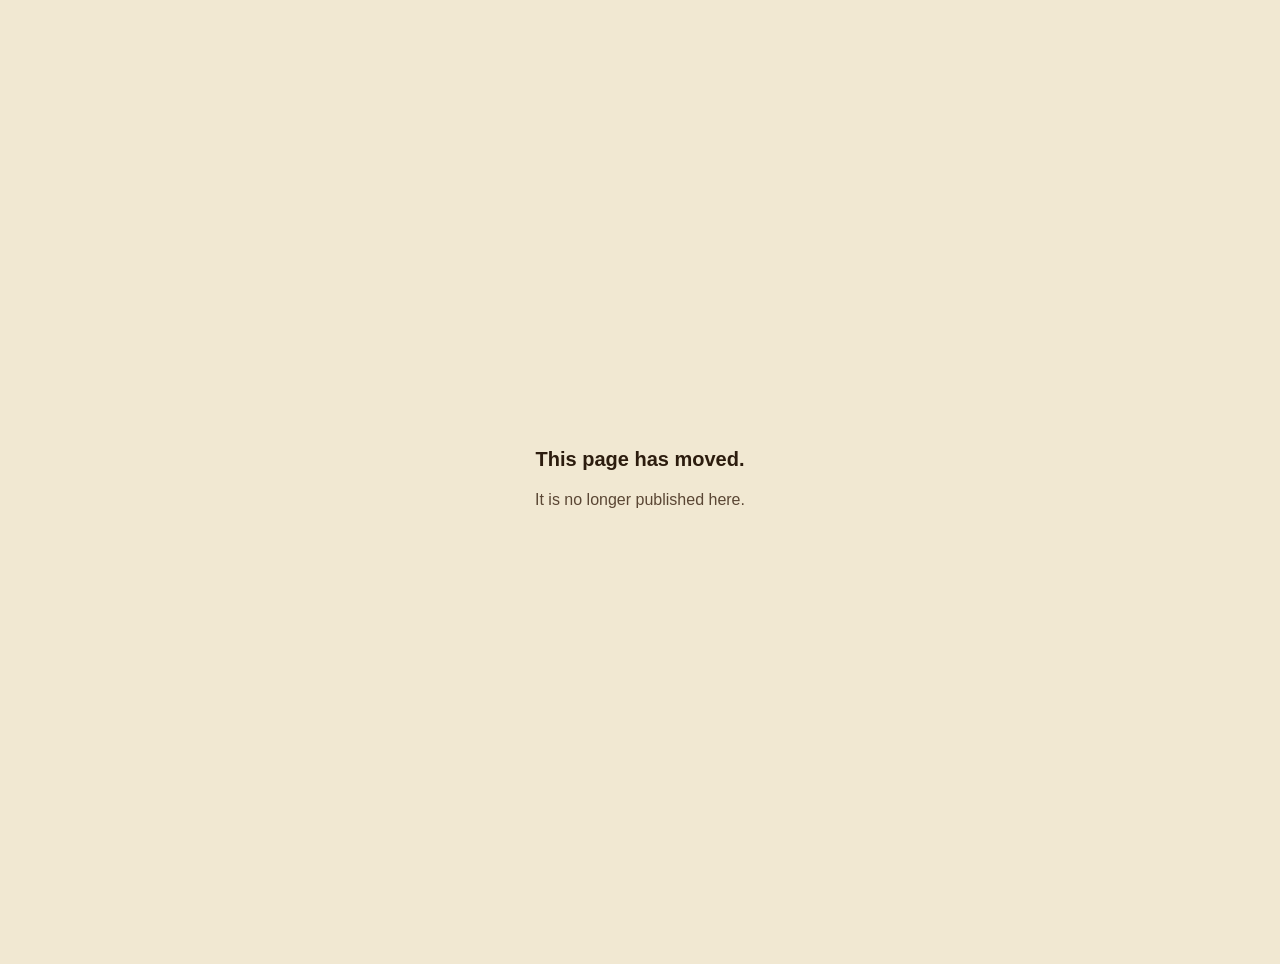
==== commit 1c02c0c2: "Retire public route 2026-07-31T23:46Z" ====
--- a/index.html
+++ b/index.html
@@ -1,2805 +1,18 @@
-<!DOCTYPE html>
+<!doctype html>
 <html lang="en">
 <head>
 <meta charset="utf-8">
 <meta name="viewport" content="width=device-width, initial-scale=1">
 <meta name="robots" content="noindex, nofollow, noarchive, nosnippet, noimageindex">
-<title>The Daily — 2026-07-23 — Marquee Press</title>
-<link rel="preconnect" href="https://fonts.googleapis.com">
-<link rel="preconnect" href="https://fonts.gstatic.com" crossorigin>
-<link href="https://fonts.googleapis.com/css2?family=Bowlby+One&family=Bodoni+Moda:ital,wght@0,400;0,500;0,700;0,900;1,400;1,700;1,900&family=Lora:ital,wght@0,400;0,500;0,700;1,400&family=IBM+Plex+Mono:wght@300;400;500;700&family=IBM+Plex+Sans:wght@400;500;700&family=Oswald:wght@300;400;500;700&display=swap" rel="stylesheet">
-<style>/* ====================================================================
-   MARQUEE PRESS · v1 · 2026-05-27
-   Adam Hansen's canonical house design system.
-   Synthesized from 6 design rounds + curveball pass.
-
-   To use: link this file in any HTML <head>:
-     <link rel="stylesheet" href="marquee-press.css">
-
-   Plus the Google Fonts import (in HTML <head>):
-     <link rel="preconnect" href="https://fonts.googleapis.com">
-     <link rel="preconnect" href="https://fonts.gstatic.com" crossorigin>
-     <link href="https://fonts.googleapis.com/css2?family=Oswald:wght@300;400;500;700&family=Bodoni+Moda:ital,wght@0,400;0,500;0,700;0,900;1,400;1,700;1,900&family=Lora:ital,wght@0,400;0,500;0,700;1,400&family=IBM+Plex+Mono:wght@300;400;500;700&family=IBM+Plex+Sans:wght@400;500;700&family=Bowlby+One&display=swap" rel="stylesheet">
-
-   Living spec: revise via new design rounds. Versioning increment each round.
-   ==================================================================== */
-
-:root {
-  /* ---------- PAPER LAYER (substrate + ink) ---------- */
-  --mp-paper: #f1e8d2;             /* page background — warm cream */
-  --mp-paper-dark: #e8dcc0;        /* raised surfaces — cards, sidebars */
-  --mp-paper-deep: #ddcfa8;        /* deeper surfaces — TLDR blocks */
-  --mp-ink: #2c1c0e;               /* primary text — deeper espresso */
-  --mp-ink-soft: #5a4634;          /* secondary text — italic captions */
-  --mp-ink-faint: #7a6750;         /* meta labels — timestamps */
-
-  /* ---------- MARQUEE ACCENTS (the spine) ---------- */
-  --mp-red: #b32027;               /* cinnabar — primary accent · love · CTAs */
-  --mp-red-dark: #851a1f;          /* depth shadow, button-hover */
-  --mp-red-deep: #5e1216;          /* shadow tier 2 */
-  --mp-gold: #f5d447;              /* bright sun — marquee borders · ticket stubs */
-  --mp-gold-dark: #c9a917;         /* gold depth · gold button border */
-  --mp-gold-deep: #8a5e10;         /* gold shadow tier 2 */
-
-  /* ---------- PENGUIN CHROME ---------- */
-  --mp-orange: #e85a26;            /* Penguin sunset — spec strip · button · roundel */
-  --mp-orange-light: #f4ead4;      /* paper-warm used on orange */
-
-  /* ---------- MOOD ACCENTS ---------- */
-  --mp-cool: #0d5c5e;              /* cinecolor cyan — info · event · cool counterpoint */
-  --mp-cool-light: #2a8c8e;        /* cyan hover · highlights */
-  --mp-warm-brown: #8a6332;        /* NMT · caution · walnut */
-  --mp-forest: #1b6e2a;            /* success · "Done" badges */
-  --mp-plum: #4a1a3a;              /* posters · giallo-adjacent deep accent */
-
-  /* ---------- TYPE STACK ---------- */
-  --mp-font-display: 'Bowlby One', 'Anton', Impact, sans-serif;          /* HERO TITLES */
-  --mp-font-display-serif: 'Bodoni Moda', 'Didot', Georgia, serif;        /* H2 · pull quotes · drop caps */
-  --mp-font-body: 'Iowan Old Style', 'Lora', Georgia, 'Palatino Linotype', serif;  /* BODY READING */
-  --mp-font-mono: 'IBM Plex Mono', 'Courier New', monospace;              /* labels · stats · code */
-  --mp-font-sans: 'IBM Plex Sans', 'Atkinson Hyperlegible', system-ui, sans-serif; /* Penguin chrome · UI */
-
-  /* ---------- SPACING SCALE (base unit 8px) ---------- */
-  --mp-space-1: 4px;
-  --mp-space-2: 8px;
-  --mp-space-3: 12px;
-  --mp-space-4: 16px;
-  --mp-space-5: 24px;
-  --mp-space-6: 32px;
-  --mp-space-7: 48px;
-  --mp-space-8: 72px;
-
-  /* ---------- BORDER / RADIUS ---------- */
-  --mp-radius-sm: 2px;
-  --mp-radius-md: 6px;
-  --mp-radius-pill: 30px;
-
-  /* ---------- SEMANTIC (for components) ---------- */
-  --mp-love: var(--mp-red);
-  --mp-fine: #6b6b5a;
-  --mp-nmt: var(--mp-warm-brown);
-  --mp-hate: var(--mp-ink);
-  --mp-event: var(--mp-cool);
-}
-
-/* ====================================================================
-   BASE — body, headings, links, paper grain
-   ==================================================================== */
-
-* { box-sizing: border-box; }
-
-html, body {
-  margin: 0;
-  padding: 0;
-}
-
-body {
-  background: var(--mp-paper);
-  color: var(--mp-ink);
-  font-family: var(--mp-font-body);
-  font-size: 17px;
-  line-height: 1.55;
-  -webkit-font-smoothing: antialiased;
-
-  /* Newsprint halftone + paper grain — R5 Q04 winner */
-  background-image:
-    radial-gradient(circle at 1px 1px, rgba(255,20,147,0.04) 1px, transparent 1.5px),
-    radial-gradient(circle at 3px 3px, rgba(0,206,209,0.04) 1px, transparent 1.5px),
-    radial-gradient(circle at 2px 2px, rgba(0,0,0,0.10) 1px, transparent 1.5px);
-  background-size: 4px 4px, 4px 4px, 5px 5px;
-
-  /* Penguin tri-band orange edges — R5 Q14 winner */
-  border-top: 14px solid var(--mp-orange);
-  border-bottom: 14px solid var(--mp-orange);
-  min-height: 100vh;
-}
-
-/* Headings — Bowlby One for big, Bodoni Moda for serif */
-h1, .mp-h1 {
-  font-family: var(--mp-font-display);
-  font-weight: 400;
-  font-size: 40px;
-  line-height: 1;
-  letter-spacing: 0.005em;
-  text-transform: uppercase;
-  color: var(--mp-ink);
-  margin: 0;
-}
-h2, .mp-h2 {
-  font-family: var(--mp-font-display);
-  font-weight: 400;
-  font-size: 24px;
-  line-height: 1.15;
-  letter-spacing: 0.01em;
-  text-transform: uppercase;
-  color: var(--mp-ink);
-  margin: 0;
-}
-h3, .mp-h3 {
-  font-family: var(--mp-font-display-serif);
-  font-weight: 500;
-  font-size: 22px;
-  line-height: 1.2;
-  color: var(--mp-ink);
-  margin: 0;
-}
-
-/* Body text */
-p {
-  font-family: var(--mp-font-body);
-  font-size: 17px;
-  line-height: 1.55;
-  color: var(--mp-ink);
-  margin: 0 0 var(--mp-space-3);
-}
-
-/* Inline emphasis — R5 Q13 winner: italic only */
-em { font-style: italic; color: var(--mp-ink); }
-strong { color: var(--mp-ink); font-weight: 700; }
-
-/* Small caps for proper-noun emphasis */
-.mp-sc { font-variant: small-caps; letter-spacing: 0.05em; font-weight: 600; }
-
-/* Links — R5 Q12 winner: cyan italic no underline */
-a {
-  color: var(--mp-cool);
-  font-style: italic;
-  font-weight: 700;
-  text-decoration: none;
-  transition: color 0.15s;
-}
-a:hover { color: var(--mp-red); }
-
-/* Code */
-code, .mp-code {
-  font-family: var(--mp-font-mono);
-  font-size: 0.9em;
-  background: var(--mp-paper-dark);
-  padding: 1px 6px;
-  border-radius: var(--mp-radius-sm);
-  color: var(--mp-ink);
-}
-
-/* ====================================================================
-   MARQUEE POSTER MASTHEAD — daily / hero pages
-   R6 Q01 winner
-   ==================================================================== */
-
-.mp-spec-strip {
-  background: var(--mp-orange);
-  color: var(--mp-orange-light);
-  padding: var(--mp-space-3) var(--mp-space-5);
-  display: flex;
-  justify-content: space-between;
-  align-items: center;
-  font-family: var(--mp-font-sans);
-  font-weight: 700;
-  font-size: 11px;
-  letter-spacing: 0.15em;
-  text-transform: uppercase;
-  gap: var(--mp-space-3);
-  flex-wrap: wrap;
-}
-
-/* Penguin roundel — R5 Q09 winner: double-ring book-stamp */
-.mp-roundel {
-  background: var(--mp-orange);
-  color: var(--mp-orange-light);
-  width: 44px;
-  height: 44px;
-  border-radius: 50%;
-  display: flex;
-  align-items: center;
-  justify-content: center;
-  font-family: var(--mp-font-sans);
-  font-weight: 700;
-  font-size: 13px;
-  border: 2px solid var(--mp-ink);
-  box-shadow: inset 0 0 0 4px var(--mp-orange), inset 0 0 0 5px var(--mp-orange-light);
-  letter-spacing: 0;
-  flex-shrink: 0;
-}
-
-/* Hero — Futurist diagonal title + red intrusion */
-.mp-hero {
-  background: var(--mp-ink);
-  color: var(--mp-paper);
-  padding: 48px 32px 60px;
-  min-height: 320px;
-  position: relative;
-  overflow: hidden;
-  display: flex;
-  flex-direction: column;
-  justify-content: center;
-}
-.mp-hero::before {
-  /* Rotated red square — R5 Q03 winner */
-  content: "";
-  position: absolute;
-  top: -50px;
-  right: -60px;
-  width: 220px;
-  height: 220px;
-  background: var(--mp-red);
-  transform: rotate(15deg);
-}
-.mp-hero .mp-kicker {
-  position: relative;
-  z-index: 2;
-  font-family: var(--mp-font-mono);
-  font-size: 13px;
-  color: var(--mp-red);
-  letter-spacing: 0.3em;
-  text-transform: uppercase;
-  font-weight: 700;
-  text-shadow: 1px 1px 0 var(--mp-ink);
-}
-.mp-hero .mp-title {
-  position: relative;
-  z-index: 2;
-  font-family: var(--mp-font-display);
-  font-weight: 400;
-  font-size: 40px;
-  line-height: 1;
-  margin-top: var(--mp-space-3);
-  margin-bottom: 6px;
-  text-transform: uppercase;
-  transform: rotate(-9deg);                   /* R5 Q02 — aggressive */
-  transform-origin: left center;
-  letter-spacing: 0.005em;
-  word-break: keep-all;
-  color: var(--mp-paper);
-}
-.mp-hero .mp-title .mp-line-2 { color: var(--mp-gold); }   /* R5 Q04 — per-line color */
-.mp-hero .mp-subtitle {
-  position: relative;
-  z-index: 2;
-  font-family: var(--mp-font-body);
-  font-style: italic;
-  font-size: 19px;
-  color: var(--mp-gold);
-  margin-top: var(--mp-space-5);
-  transform: rotate(1deg);
-}
-
-/* ====================================================================
-   RISO REGISTRATION RULE — dividers, drop-cap shadows
-   R5 Q05 winner: 1-2px subtle offset
-   R5 Q06 winner: cinnabar + cinecolor cyan
-   ==================================================================== */
-
-.mp-reg-rule {
-  margin: var(--mp-space-4) 0 var(--mp-space-5);
-  height: 4px;
-  position: relative;
-  clear: both;
-}
-.mp-reg-rule::before {
-  content: "";
-  position: absolute;
-  top: 0; left: 0; right: 0;
-  height: 2px;
-  background: var(--mp-red);
-}
-.mp-reg-rule::after {
-  content: "";
-  position: absolute;
-  top: 2px; left: 1px; right: -1px;
-  height: 2px;
-  background: var(--mp-cool);
-}
-
-/* ====================================================================
-   SECTION HEADER
-   ==================================================================== */
-
-.mp-section { margin-bottom: var(--mp-space-7); }
-.mp-section-head {
-  display: flex;
-  align-items: baseline;
-  gap: var(--mp-space-3);
-  margin: 0;
-}
-.mp-section-head .mp-num {
-  font-family: var(--mp-font-mono);
-  font-size: 12px;
-  letter-spacing: 0.2em;
-  color: var(--mp-red);
-  font-weight: 700;
-  text-transform: uppercase;
-}
-.mp-section-head .mp-title {
-  font-family: var(--mp-font-display);
-  font-weight: 400;
-  font-size: 22px;
-  line-height: 1.15;
-  text-transform: uppercase;
-  color: var(--mp-ink);
-  letter-spacing: 0.01em;
-}
-
-/* ====================================================================
-   DROP CAP — R5 Q17 winner: solid cinnabar Bodoni
-   ==================================================================== */
-
-.mp-dropcap {
-  font-family: var(--mp-font-display-serif);
-  font-weight: 900;
-  font-size: 68px;
-  color: var(--mp-red);
-  float: left;
-  line-height: 0.85;
-  margin: 6px 12px 0 0;
-}
-
-/* ====================================================================
-   BUTTONS — R6 Q15 button winner: Penguin sans block
-   R5 Q08 winner: pill rounded
-   ==================================================================== */
-
-.mp-btn {
-  font-family: var(--mp-font-sans);
-  font-weight: 700;
-  font-size: 13px;
-  letter-spacing: 0.12em;
-  text-transform: uppercase;
-  padding: 11px 24px;
-  border-radius: var(--mp-radius-pill);
-  cursor: pointer;
-  text-decoration: none;
-  display: inline-flex;
-  align-items: center;
-  gap: 8px;
-  transition: box-shadow 0.15s, transform 0.1s;
-  border: 1px solid var(--mp-ink);
-  background: var(--mp-orange);
-  color: var(--mp-orange-light);
-  font-style: normal;
-}
-.mp-btn:hover {
-  /* R5 Q20 winner: riso offset reveal */
-  box-shadow: 3px 3px 0 var(--mp-cool);
-  color: var(--mp-orange-light);
-}
-.mp-btn.secondary {
-  background: var(--mp-paper-dark);
-  color: var(--mp-ink);
-}
-.mp-btn.red {
-  background: var(--mp-red);
-  color: var(--mp-paper);
-  border-color: var(--mp-red-dark);
-}
-.mp-btn.red:hover { box-shadow: 3px 3px 0 var(--mp-cool); }
-.mp-btn.ghost {
-  background: transparent;
-  color: var(--mp-ink);
-}
-
-/* Pill italic-serif button variant (R5 Q10 alternative — Bodoni italic) */
-.mp-btn-italic {
-  font-family: var(--mp-font-body);
-  font-style: italic;
-  font-weight: 700;
-  font-size: 15px;
-  padding: 10px 24px;
-  border: none;
-  border-radius: var(--mp-radius-pill);
-  background: var(--mp-red);
-  color: var(--mp-paper);
-  cursor: pointer;
-  text-decoration: none;
-  display: inline-flex;
-  align-items: center;
-  gap: 8px;
-}
-.mp-btn-italic:hover { box-shadow: 3px 3px 0 var(--mp-cool); color: var(--mp-paper); }
-
-/* ====================================================================
-   STATUS PILLS — R5 Q18 winner: mono uppercase
-   ==================================================================== */
-
-.mp-pill {
-  font-family: var(--mp-font-mono);
-  font-weight: 700;
-  font-size: 10px;
-  letter-spacing: 0.14em;
-  text-transform: uppercase;
-  padding: 3px 10px;
-  border-radius: var(--mp-radius-pill);
-  white-space: nowrap;
-  display: inline-block;
-}
-.mp-pill.urgent  { background: var(--mp-red);        color: var(--mp-paper); }
-.mp-pill.focus   { background: var(--mp-gold);       color: var(--mp-ink); border: 1px solid var(--mp-ink); }
-.mp-pill.event   { background: var(--mp-cool);       color: var(--mp-paper); }
-.mp-pill.flag    { background: var(--mp-paper-dark); color: var(--mp-ink); border: 1px solid var(--mp-ink); }
-.mp-pill.active  { background: var(--mp-red);        color: var(--mp-paper); }
-.mp-pill.alert   { background: var(--mp-ink);        color: var(--mp-red); border: 1px solid var(--mp-red); }
-.mp-pill.done    { background: var(--mp-forest);     color: var(--mp-paper); }
-.mp-pill.dorm    { background: var(--mp-paper-dark); color: var(--mp-ink-faint); border: 1px solid var(--mp-ink-faint); }
-
-/* ====================================================================
-   CARDS — R5 Q13/Q08 winners: border-only + double-frame
-   ==================================================================== */
-
-.mp-card {
-  border: 1px solid var(--mp-ink);
-  border-radius: var(--mp-radius-md);
-  background: var(--mp-paper);
-  padding: var(--mp-space-4) var(--mp-space-5);
-}
-.mp-card.double-frame {
-  border: 1px solid var(--mp-ink);
-  padding: 6px;
-}
-.mp-card.double-frame > .inner {
-  border: 1px solid var(--mp-ink);
-  padding: var(--mp-space-3) var(--mp-space-4);
-  border-radius: 3px;
-}
-
-/* Bordered card row — R6 Q10 winner */
-.mp-row {
-  border: 1px solid var(--mp-ink);
-  border-radius: var(--mp-radius-md);
-  padding: 10px 14px;
-  background: var(--mp-paper);
-  display: flex;
-  align-items: center;
-  gap: var(--mp-space-3);
-  font-family: var(--mp-font-body);
-  font-size: 14px;
-  margin-bottom: 8px;
-}
-.mp-row .mp-row-body { flex: 1; line-height: 1.4; }
-.mp-row .mp-row-meta {
-  font-family: var(--mp-font-mono);
-  font-size: 10px;
-  color: var(--mp-ink-soft);
-  letter-spacing: 0.08em;
-  text-transform: uppercase;
-  white-space: nowrap;
-}
-
-/* ====================================================================
-   SIDEBAR BOX — R6 Q14 winner: Penguin sidebar
-   ==================================================================== */
-
-.mp-sidebar {
-  background: var(--mp-paper-dark);
-  border-top: 4px solid var(--mp-orange);
-  border-bottom: 4px solid var(--mp-orange);
-  padding: var(--mp-space-4) var(--mp-space-5);
-  margin: var(--mp-space-5) 0;
-}
-.mp-sidebar .mp-sidebar-label {
-  font-family: var(--mp-font-sans);
-  font-weight: 700;
-  font-size: 10px;
-  color: var(--mp-orange);
-  letter-spacing: 0.18em;
-  text-transform: uppercase;
-}
-.mp-sidebar p {
-  font-family: var(--mp-font-sans);
-  font-weight: 500;
-  font-size: 14px;
-  color: var(--mp-ink);
-  margin: 4px 0 0;
-  line-height: 1.5;
-}
-
-/* ====================================================================
-   PULL QUOTE — R5 Q16 winner: cinnabar bar + riso offset
-   ==================================================================== */
-
-.mp-pullquote {
-  border-left: 4px solid var(--mp-red);
-  box-shadow: 1px 1px 0 var(--mp-cool);
-  padding: 14px 18px;
-  background: var(--mp-paper);
-  font-family: var(--mp-font-body);
-  font-style: italic;
-  font-size: 17px;
-  color: var(--mp-ink);
-  line-height: 1.4;
-  margin: var(--mp-space-5) 0;
-}
-
-/* ====================================================================
-   CALLOUT — R3 winner: left border + label
-   ==================================================================== */
-
-.mp-callout {
-  margin: var(--mp-space-4) 0;
-  padding: 14px 18px;
-  border-left: 4px solid var(--mp-gold);
-  background: var(--mp-paper-dark);
-  border-radius: 0 var(--mp-radius-md) var(--mp-radius-md) 0;
-}
-.mp-callout .mp-callout-label {
-  font-family: var(--mp-font-mono);
-  font-size: 11px;
-  letter-spacing: 0.15em;
-  text-transform: uppercase;
-  color: var(--mp-gold-dark);
-  margin-bottom: 4px;
-  font-weight: 700;
-}
-.mp-callout.tldr { border-left-color: var(--mp-gold); background: var(--mp-paper-deep); }
-.mp-callout.info { border-left-color: var(--mp-cool); }
-.mp-callout.info .mp-callout-label { color: var(--mp-cool); }
-.mp-callout.warning { border-left-color: var(--mp-red); }
-.mp-callout.warning .mp-callout-label { color: var(--mp-red); }
-
-/* ====================================================================
-   CODE BLOCK — R5 Q15 winner: riso overprint mode
-   ==================================================================== */
-
-.mp-pre {
-  background: var(--mp-paper-dark);
-  color: var(--mp-ink);
-  padding: 12px 14px;
-  border-left: 2px solid var(--mp-red);
-  border-bottom: 2px solid var(--mp-cool);
-  box-shadow: 2px 2px 0 var(--mp-cool);
-  font-family: var(--mp-font-mono);
-  font-size: 12px;
-  line-height: 1.5;
-  border-radius: 0;
-  overflow-x: auto;
-  margin: var(--mp-space-4) 0;
-}
-.mp-pre .mp-comment { color: var(--mp-red); }
-.mp-pre .mp-var { color: var(--mp-cool); }
-
-/* ====================================================================
-   IMAGE CAPTION — R6 Q13 winner: Penguin orange spec
-   ==================================================================== */
-
-.mp-fig { margin: var(--mp-space-5) 0; }
-.mp-fig .mp-caption {
-  background: var(--mp-orange);
-  color: var(--mp-orange-light);
-  padding: 5px 14px;
-  display: flex;
-  justify-content: space-between;
-  font-family: var(--mp-font-sans);
-  font-weight: 700;
-  font-size: 10px;
-  letter-spacing: 0.12em;
-  text-transform: uppercase;
-  border-radius: var(--mp-radius-md);
-}
-
-/* ====================================================================
-   TABLES — R3 winner: newspaper grid + R6 Q13 caption energy
-   ==================================================================== */
-
-.mp-table {
-  width: 100%;
-  border-collapse: collapse;
-  font-family: var(--mp-font-body);
-  font-size: 14px;
-}
-.mp-table th {
-  border: 1px solid var(--mp-ink);
-  padding: 6px 12px;
-  background: var(--mp-paper-dark);
-  font-family: var(--mp-font-mono);
-  font-size: 10px;
-  letter-spacing: 0.12em;
-  text-transform: uppercase;
-  font-weight: 700;
-  text-align: left;
-}
-.mp-table td {
-  border: 1px solid var(--mp-ink);
-  padding: 6px 12px;
-}
-
-/* ====================================================================
-   FOOTER COLOPHON — R6 Q19 winner: always visible
-   ==================================================================== */
-
-.mp-colophon {
-  margin: var(--mp-space-8) 0 0;
-  padding: var(--mp-space-6) var(--mp-space-5);
-  text-align: center;
-  font-family: var(--mp-font-body);
-  font-style: italic;
-  font-size: 13px;
-  color: var(--mp-ink-soft);
-  line-height: 1.6;
-}
-.mp-colophon hr {
-  border: 0;
-  border-top: 1px solid var(--mp-ink);
-  width: 160px;
-  margin: 8px auto;
-}
-.mp-logotype {
-  font-family: var(--mp-font-display);
-  font-style: normal;
-  font-size: 22px;
-  color: var(--mp-ink);
-  letter-spacing: 0.05em;
-  text-transform: uppercase;
-  display: block;
-  margin: var(--mp-space-3) 0 6px;
-}
-
-/* ====================================================================
-   PROGRESS BAR / STICKY HEADER
-   ==================================================================== */
-
-.mp-progress-bar {
-  position: sticky;
-  top: 0;
-  background: var(--mp-paper);
-  border-bottom: 1px solid var(--mp-ink);
-  padding: var(--mp-space-3) var(--mp-space-5);
-  display: flex;
-  flex-wrap: wrap;
-  gap: var(--mp-space-3);
-  z-index: 100;
-  font-family: var(--mp-font-mono);
-  font-size: 12px;
-  align-items: center;
-}
-
-/* ====================================================================
-   FORM INPUTS — R5 Q13 winner: pill rounded
-   ==================================================================== */
-
-.mp-input, .mp-textarea {
-  width: 100%;
-  padding: 11px 18px;
-  font-family: var(--mp-font-body);
-  font-size: 16px;
-  line-height: 1.5;
-  color: var(--mp-ink);
-  background: var(--mp-paper-dark);
-  border: 1px solid var(--mp-ink);
-  border-radius: var(--mp-radius-pill);
-  outline: none;
-}
-.mp-textarea {
-  border-radius: var(--mp-radius-md);
-  min-height: 120px;
-  resize: vertical;
-}
-.mp-input:focus, .mp-textarea:focus {
-  border-color: var(--mp-red);
-  box-shadow: 2px 2px 0 var(--mp-cool);
-}
-.mp-input::placeholder, .mp-textarea::placeholder {
-  color: var(--mp-ink-faint);
-  font-style: italic;
-}
-
-/* ====================================================================
-   PARAGRAPH-BREAK DINGBAT — R3 winner: three asterisks
-   ==================================================================== */
-
-.mp-break {
-  text-align: center;
-  color: var(--mp-ink);
-  letter-spacing: 0.8em;
-  margin: var(--mp-space-4) 0;
-  font-size: 14px;
-}
-.mp-break::before { content: "* * *"; }
-
-/* ====================================================================
-   PENGUIN NUMBERED TABS — R6 Q15 winner
-   ==================================================================== */
-
-.mp-tabs {
-  display: flex;
-  gap: 6px;
-  align-items: center;
-  border-bottom: 1px solid var(--mp-ink);
-  padding-bottom: 6px;
-  flex-wrap: wrap;
-}
-.mp-tab {
-  display: flex;
-  align-items: center;
-  gap: 6px;
-  text-decoration: none;
-  font-style: normal;
-}
-.mp-tab .mp-tab-num {
-  background: var(--mp-paper-dark);
-  color: var(--mp-orange);
-  width: 32px;
-  height: 32px;
-  border-radius: 50%;
-  display: flex;
-  align-items: center;
-  justify-content: center;
-  font-family: var(--mp-font-sans);
-  font-weight: 700;
-  font-size: 11px;
-  border: 1px solid var(--mp-orange);
-}
-.mp-tab .mp-tab-label {
-  font-family: var(--mp-font-sans);
-  font-weight: 600;
-  font-size: 11px;
-  color: var(--mp-ink-soft);
-  letter-spacing: 0.05em;
-}
-.mp-tab.active .mp-tab-num {
-  background: var(--mp-orange);
-  color: var(--mp-orange-light);
-  border-color: var(--mp-ink);
-}
-.mp-tab.active .mp-tab-label { color: var(--mp-ink); font-weight: 700; }
-
-/* ====================================================================
-   RESPONSIVE — keep the rotated hero contained on small screens
-   ==================================================================== */
-
-@media (max-width: 720px) {
-  .mp-hero { padding: 36px 20px 48px; min-height: 280px; }
-  .mp-hero .mp-title { font-size: 28px; line-height: 1.05; }
-  .mp-hero .mp-subtitle { font-size: 16px; margin-top: 18px; }
-  .mp-hero::before { width: 140px; height: 140px; top: -30px; right: -30px; }
-  .mp-spec-strip { flex-direction: column; align-items: stretch; gap: 8px; padding: 10px 16px; text-align: center; }
-  body { font-size: 16px; }
-}
-@media (max-width: 480px) {
-  .mp-hero { padding: 32px 16px 44px; min-height: 260px; }
-  .mp-hero .mp-title { font-size: 24px; line-height: 1.1; transform: rotate(-6deg); }
-  .mp-hero .mp-kicker { font-size: 11px; letter-spacing: 0.22em; }
-  .mp-hero .mp-subtitle { font-size: 14px; transform: rotate(0); margin-top: 14px; }
-  .mp-hero::before { width: 110px; height: 110px; }
-}
-
-
-/* Force light always — no dark mode, ever (matches Message-Buddies.html). */
-html { color-scheme: light; }
-
-/* Daily-specific layout */
-.buddy-bar {
-  background: var(--mp-ink);
-  color: var(--mp-paper);
-  padding: 12px 24px;
-  display: flex;
-  justify-content: space-between;
-  align-items: center;
-  gap: 16px;
-  flex-wrap: wrap;
-}
-.buddy-bar .left {
-  font-family: var(--mp-font-mono);
-  font-size: 11px;
-  letter-spacing: 0.25em;
-  text-transform: uppercase;
-  color: var(--mp-gold);
-  font-weight: 700;
-}
-.buddy-bar .left .pulse {
-  display: inline-block;
-  width: 8px; height: 8px;
-  background: var(--mp-red);
-  border-radius: 50%;
-  margin-right: 8px;
-  box-shadow: 0 0 0 2px rgba(179,32,39,0.3);
-  animation: mp-blink 1.6s ease-in-out infinite;
-}
-@keyframes mp-blink { 50% { opacity: 0.4; } }
-.buddy-bar a.cta {
-  background: var(--mp-orange);
-  color: #f5ead4;
-  font-family: var(--mp-font-sans);
-  font-weight: 700;
-  font-size: 12px;
-  letter-spacing: 0.15em;
-  text-transform: uppercase;
-  padding: 9px 22px;
-  border-radius: var(--mp-radius-pill);
-  text-decoration: none;
-  font-style: normal;
-  border: 1px solid var(--mp-ink);
-  display: inline-flex;
-  align-items: center;
-  gap: 8px;
-  transition: box-shadow 0.15s;
-}
-.buddy-bar a.cta:hover {
-  box-shadow: 3px 3px 0 var(--mp-cool);
-  color: #f5ead4;
-}
-.buddy-bar a.cta::before { content: "✉"; font-size: 14px; }
-
-.weather-strip {
-  background: var(--mp-paper-dark);
-  color: var(--mp-ink);
-  padding: 10px 24px;
-  font-family: var(--mp-font-mono);
-  font-size: 11px;
-  letter-spacing: 0.18em;
-  text-transform: uppercase;
-  text-align: center;
-  border-bottom: 1px solid var(--mp-ink);
-}
-.weather-strip strong { color: var(--mp-red); }
-
-main { max-width: 820px; margin: 32px auto 0; padding: 0 24px; }
-
-.crumbs {
-  font-family: var(--mp-font-mono);
-  font-size: 11px;
-  letter-spacing: 0.15em;
-  text-transform: uppercase;
-  color: var(--mp-ink-soft);
-  margin: 0 0 var(--mp-space-5);
-  word-break: break-word;
-}
-.crumbs .wikilink {
-  color: var(--mp-cool);
-  font-style: italic;
-  font-weight: 700;
-}
-.crumbs .wikilink::before { content: ""; }
-.crumbs .wikilink::after { content: ""; }
-
-/* Glance block */
-.glance {
-  background: var(--mp-paper);
-  padding: 22px 26px;
-  border: 1px solid var(--mp-ink);
-  border-radius: var(--mp-radius-md);
-}
-.glance .deck {
-  font-family: var(--mp-font-body);
-  font-size: 17px;
-  line-height: 1.55;
-  color: var(--mp-ink);
-  margin: 0;
-}
-.glance .deck em { font-style: italic; color: var(--mp-red); }
-
-/* Pulse row */
-.pulse-row {
-  border: 1px solid var(--mp-ink);
-  border-radius: var(--mp-radius-md);
-  padding: 12px 16px;
-  background: var(--mp-paper);
-  display: grid;
-  grid-template-columns: minmax(160px, max-content) 1fr;
-  gap: 16px;
-  align-items: baseline;
-  margin-bottom: 8px;
-}
-.pulse-row .name {
-  font-family: var(--mp-font-display);
-  font-size: 13px;
-  letter-spacing: 0.04em;
-  text-transform: uppercase;
-  color: var(--mp-ink);
-}
-.pulse-row .status { display: flex; flex-wrap: wrap; gap: 8px; align-items: baseline; }
-.pulse-row .text { font-family: var(--mp-font-body); font-size: 14px; color: var(--mp-ink); line-height: 1.45; flex: 1; }
-
-/* Pulse accordion cards (tap-to-expand, no truncation) */
-.pulse-card {
-  border: 1px solid var(--mp-ink);
-  border-radius: var(--mp-radius-md);
-  background: var(--mp-paper);
-  margin-bottom: 8px;
-}
-.pulse-card summary {
-  display: flex;
-  align-items: center;
-  justify-content: space-between;
-  gap: 10px;
-  padding: 12px 16px;
-  cursor: pointer;
-  list-style: none;
-}
-.pulse-card summary::-webkit-details-marker { display: none; }
-.pulse-card summary::after {
-  content: "+";
-  font-family: var(--mp-font-mono);
-  font-size: 15px;
-  color: var(--mp-ink-faint);
-  flex: 0 0 auto;
-}
-.pulse-card[open] summary::after { content: "–"; }
-.pulse-card summary .name {
-  font-family: var(--mp-font-display);
-  font-size: 13px;
-  letter-spacing: 0.04em;
-  text-transform: uppercase;
-  color: var(--mp-ink);
-  flex: 1;
-  min-width: 0;
-}
-.pulse-card .pulse-body {
-  padding: 0 16px 12px;
-  border-top: 1px dotted var(--mp-ink-faint);
-}
-.pulse-card .pulse-body p {
-  font-family: var(--mp-font-body);
-  font-size: 14px;
-  color: var(--mp-ink);
-  line-height: 1.5;
-  margin: 10px 0 0;
-  overflow-wrap: break-word;
-}
-.pulse-card .pulse-next b { font-family: var(--mp-font-sans); font-size: 12.5px; letter-spacing: 0.03em; text-transform: uppercase; }
-
-/* News grid */
-.news-grid {
-  display: grid;
-  grid-template-columns: repeat(auto-fit, minmax(240px, 1fr));
-  gap: 10px;
-}
-.news-card {
-  border: 1px solid var(--mp-ink);
-  border-radius: var(--mp-radius-md);
-  padding: 14px 16px;
-  background: var(--mp-paper);
-}
-.news-card .kicker {
-  font-family: var(--mp-font-mono);
-  font-size: 10px;
-  letter-spacing: 0.18em;
-  text-transform: uppercase;
-  color: var(--mp-red);
-  font-weight: 700;
-}
-.news-card .head {
-  font-family: var(--mp-font-display);
-  font-size: 14px;
-  letter-spacing: 0.02em;
-  text-transform: uppercase;
-  color: var(--mp-ink);
-  margin: 4px 0 6px;
-}
-.news-card .body { font-family: var(--mp-font-body); font-size: 13px; color: var(--mp-ink-soft); line-height: 1.45; }
-
-/* EOD panel — restyle .panel to match Marquee Press */
-.panel {
-  background: var(--mp-paper);
-  border: 1px solid var(--mp-ink);
-  border-radius: var(--mp-radius-md);
-  padding: 18px 22px;
-  margin-top: 20px;
-}
-.panel h2 {
-  font-family: var(--mp-font-display);
-  font-size: 16px;
-  letter-spacing: 0.04em;
-  text-transform: uppercase;
-  margin: 0 0 6px;
-  color: var(--mp-ink);
-}
-.panel-intro { font-family: var(--mp-font-body); font-size: 14px; line-height: 1.5; color: var(--mp-ink); margin: 4px 0 12px; }
-.panel label {
-  display: block;
-  font-family: var(--mp-font-mono);
-  font-weight: 700;
-  font-size: 11px;
-  letter-spacing: 0.15em;
-  color: var(--mp-red);
-  margin: 12px 0 4px;
-  text-transform: uppercase;
-}
-.panel textarea, .panel input[type=text] {
-  width: 100%;
-  font-family: var(--mp-font-body);
-  font-size: 14px;
-  padding: 10px;
-  background: var(--mp-paper-dark);
-  border: 1px solid var(--mp-ink);
-  border-radius: var(--mp-radius-md);
-  color: var(--mp-ink);
-}
-.panel .actions { display: flex; gap: 10px; flex-wrap: wrap; margin-top: 14px; }
-.panel button {
-  background: var(--mp-orange);
-  color: #f5ead4;
-  border: 1px solid var(--mp-ink);
-  border-radius: var(--mp-radius-pill);
-  padding: 9px 22px;
-  font-family: var(--mp-font-sans);
-  font-weight: 700;
-  font-size: 12px;
-  letter-spacing: 0.12em;
-  text-transform: uppercase;
-  cursor: pointer;
-}
-.panel button.secondary { background: var(--mp-paper-dark); color: var(--mp-ink); }
-
-#saved-indicator {
-  font-family: var(--mp-font-mono);
-  font-size: 10px;
-  color: var(--mp-ink-soft);
-  letter-spacing: 0.1em;
-}
-
-/* Section spacing */
-.daily-section { margin-bottom: var(--mp-space-7); }
-.daily-section .head {
-  font-family: var(--mp-font-display);
-  font-weight: 400;
-  font-size: 22px;
-  text-transform: uppercase;
-  color: var(--mp-ink);
-  margin: 0;
-  line-height: 1.15;
-  letter-spacing: 0.01em;
-  display: flex;
-  align-items: baseline;
-  gap: 12px;
-}
-.daily-section .head .num {
-  font-family: var(--mp-font-mono);
-  font-size: 12px;
-  letter-spacing: 0.2em;
-  color: var(--mp-red);
-  font-weight: 700;
-}
-
-/* Toast */
-.toast {
-  position: fixed;
-  bottom: 20px; left: 50%;
-  transform: translateX(-50%);
-  background: var(--mp-ink);
-  color: var(--mp-gold);
-  padding: 10px 20px;
-  border-radius: var(--mp-radius-pill);
-  font-family: var(--mp-font-mono);
-  font-size: 12px;
-  letter-spacing: 0.1em;
-  text-transform: uppercase;
-  z-index: 1000;
-  box-shadow: 3px 3px 0 var(--mp-red);
-}
-
-/* ==========================================================================
-   TASKS SECTION — per-task done / remove / snooze controls
-   ========================================================================== */
-
-.task-actions-bar {
-  display: flex;
-  align-items: center;
-  gap: var(--mp-space-3);
-  flex-wrap: wrap;
-  margin-bottom: var(--mp-space-4);
-}
-.task-pending {
-  flex: 1;
-  min-width: 180px;
-  font-family: var(--mp-font-mono);
-  font-size: 11px;
-  letter-spacing: 0.1em;
-  text-transform: uppercase;
-  color: var(--mp-ink-soft);
-}
-.task-pending.has-pending { color: var(--mp-red); font-weight: 700; }
-
-.task-row { gap: var(--mp-space-3); position: relative; }
-.task-row .task-done {
-  width: 18px;
-  height: 18px;
-  accent-color: var(--mp-red);
-  cursor: pointer;
-  flex-shrink: 0;
-  margin: 0;
-}
-.task-row .task-text { flex: 1; line-height: 1.4; }
-
-.task-controls {
-  display: flex;
-  align-items: center;
-  gap: 8px;
-  flex-shrink: 0;
-}
-.task-controls .task-snooze {
-  border: 1px solid var(--mp-ink);
-  background: var(--mp-paper-dark);
-  color: var(--mp-ink-faint);
-  border-radius: 50%;
-  width: 24px;
-  height: 24px;
-  cursor: pointer;
-  font-size: 12px;
-  line-height: 1;
-  padding: 0;
-  display: inline-flex;
-  align-items: center;
-  justify-content: center;
-}
-.task-controls .task-snooze:hover { color: var(--mp-ink); border-color: var(--mp-cool); }
-.task-controls .task-snooze.is-active {
-  background: var(--mp-cool);
-  color: var(--mp-paper);
-  border-color: var(--mp-cool);
-}
-.task-controls .task-remove {
-  border: 1px solid var(--mp-ink);
-  background: var(--mp-paper-dark);
-  color: var(--mp-ink);
-  border-radius: 50%;
-  width: 24px;
-  height: 24px;
-  cursor: pointer;
-  font-size: 12px;
-  line-height: 1;
-  padding: 0;
-  display: inline-flex;
-  align-items: center;
-  justify-content: center;
-}
-.task-controls .task-remove:hover {
-  background: var(--mp-red);
-  color: var(--mp-paper);
-  border-color: var(--mp-red-dark);
-}
-
-/* Snooze date-picker popup — Marquee Press, minimal (not a full calendar) */
-.task-snooze-pop {
-  position: absolute;
-  top: 100%;
-  right: 0;
-  z-index: 60;
-  margin-top: 6px;
-  width: 220px;
-  background: var(--mp-paper-dark);
-  color: var(--mp-ink);
-  border: 1px solid var(--mp-ink);
-  border-radius: var(--mp-radius-sm);
-  box-shadow: 3px 3px 0 var(--mp-ink);
-  padding: 12px;
-  font-family: var(--mp-font-mono);
-}
-.task-snooze-pop[hidden] { display: none; }
-.task-snooze-pop .pop-title {
-  font-size: 11px;
-  letter-spacing: 0.1em;
-  text-transform: uppercase;
-  color: var(--mp-ink-soft);
-  margin-bottom: 8px;
-}
-.task-snooze-pop .pop-preset {
-  display: block;
-  width: 100%;
-  text-align: left;
-  background: none;
-  border: none;
-  border-bottom: 1px solid transparent;
-  color: var(--mp-ink);
-  font-family: inherit;
-  font-size: 13px;
-  padding: 6px 2px;
-  cursor: pointer;
-}
-.task-snooze-pop .pop-preset:hover {
-  color: var(--mp-cool);
-  border-bottom-color: var(--mp-cool);
-}
-.task-snooze-pop .pop-rule {
-  border: none;
-  border-top: 1px dashed var(--mp-ink-faint);
-  margin: 8px 0;
-}
-.task-snooze-pop .pop-pick {
-  display: flex;
-  align-items: center;
-  gap: 6px;
-  font-size: 11px;
-  text-transform: uppercase;
-  letter-spacing: 0.06em;
-  color: var(--mp-ink-soft);
-  margin-bottom: 10px;
-}
-.task-snooze-pop .pop-pick input[type="date"] {
-  flex: 1;
-  min-width: 0;
-  font-family: inherit;
-  font-size: 12px;
-  border: 1px solid var(--mp-ink);
-  border-radius: var(--mp-radius-sm);
-  background: var(--mp-paper);
-  color: var(--mp-ink);
-  padding: 3px 5px;
-  color-scheme: light;
-}
-.task-snooze-pop .pop-foot {
-  display: flex;
-  align-items: center;
-  justify-content: space-between;
-}
-.task-snooze-pop .pop-cancel {
-  background: none;
-  border: none;
-  color: var(--mp-ink-soft);
-  font-family: inherit;
-  font-size: 12px;
-  cursor: pointer;
-  padding: 4px 2px;
-}
-.task-snooze-pop .pop-cancel:hover { color: var(--mp-red); }
-.task-snooze-pop .pop-snooze {
-  background: var(--mp-cool);
-  color: var(--mp-paper);
-  border: 1px solid var(--mp-cool);
-  border-radius: var(--mp-radius-sm);
-  font-family: inherit;
-  font-size: 12px;
-  font-weight: 700;
-  letter-spacing: 0.04em;
-  padding: 5px 12px;
-  cursor: pointer;
-}
-.task-snooze-pop .pop-snooze:hover { background: var(--mp-ink); border-color: var(--mp-ink); }
-
-.task-row.is-done .task-text { text-decoration: line-through; color: var(--mp-ink-faint); }
-.task-row.is-snoozed { opacity: 0.6; }
-.task-row.is-snoozed .task-text { font-style: italic; }
-.task-row.is-removed {
-  padding: 7px 14px;
-  background: var(--mp-paper-dark);
-  opacity: 0.75;
-}
-.task-row.is-removed .task-done,
-.task-row.is-removed .task-text,
-.task-row.is-removed .task-controls { display: none; }
-
-.task-status {
-  font-family: var(--mp-font-mono);
-  font-size: 10px;
-  letter-spacing: 0.08em;
-  text-transform: uppercase;
-  color: var(--mp-ink-soft);
-  white-space: nowrap;
-}
-.task-status:empty { display: none; }
-.task-status .task-undo { color: var(--mp-cool); font-style: italic; font-weight: 700; }
-.task-status .task-undo:hover { color: var(--mp-red); }
-
-@media (max-width: 520px) {
-  .task-row { flex-wrap: wrap; }
-  .task-controls { width: 100%; justify-content: flex-end; }
-}
-
-/* ==========================================================================
-   RICH ADAM NEWS SECTION — show cards, devforum rows, research list
-   ========================================================================== */
-
-.daily-subblock { margin-bottom: var(--mp-space-6); }
-.news-subhead {
-  font-family: var(--mp-font-display);
-  font-weight: 400;
-  font-size: 18px;
-  text-transform: uppercase;
-  letter-spacing: 0.04em;
-  color: var(--mp-ink);
-  margin: var(--mp-space-5) 0 var(--mp-space-3);
-  border-bottom: 1px solid var(--mp-ink);
-  padding-bottom: 4px;
-}
-.news-lead {
-  font-family: var(--mp-font-body);
-  font-style: italic;
-  font-size: 14px;
-  color: var(--mp-ink-soft);
-  margin: 4px 0 var(--mp-space-4);
-}
-
-/* Subhead inside a section (Local picks / Driveable / Worth a flight) */
-.subhead {
-  display: flex;
-  align-items: baseline;
-  gap: 10px;
-  margin: var(--mp-space-5) 0 var(--mp-space-3);
-  flex-wrap: wrap;
-}
-.subhead .marker {
-  font-family: var(--mp-font-mono);
-  font-size: 10px;
-  letter-spacing: 0.22em;
-  color: var(--mp-red);
-  font-weight: 700;
-  text-transform: uppercase;
-}
-.subhead .label {
-  font-family: var(--mp-font-display-serif);
-  font-style: italic;
-  font-weight: 700;
-  font-size: 16px;
-  color: var(--mp-ink);
-}
-
-/* Show card — concert match */
-.show-card {
-  border: 1px solid var(--mp-ink);
-  border-radius: var(--mp-radius-md);
-  background: var(--mp-paper);
-  padding: 10px 14px;
-  margin-bottom: var(--mp-space-3);
-  display: grid;
-  grid-template-columns: 64px 1fr auto;
-  gap: var(--mp-space-3);
-  align-items: center;
-}
-.show-card.local  { box-shadow: 2px 2px 0 var(--mp-red); }
-.show-card.drive  { box-shadow: 2px 2px 0 var(--mp-cool); }
-.show-card.flight { box-shadow: 2px 2px 0 var(--mp-gold-dark); }
-
-.show-date {
-  font-family: var(--mp-font-display);
-  font-size: 12px;
-  line-height: 1.05;
-  text-align: center;
-  border: 1px solid var(--mp-ink);
-  border-radius: var(--mp-radius-sm);
-  padding: 5px 3px;
-  background: var(--mp-paper-deep);
-  color: var(--mp-ink);
-  text-transform: uppercase;
-}
-.show-date .day {
-  display: block;
-  font-family: var(--mp-font-display);
-  font-size: 22px;
-  line-height: 1;
-  color: var(--mp-red);
-}
-.show-date .mon {
-  display: block;
-  font-family: var(--mp-font-mono);
-  font-size: 9px;
-  letter-spacing: 0.12em;
-  margin-top: 2px;
-}
-.show-date .yr {
-  display: block;
-  font-family: var(--mp-font-mono);
-  font-size: 8px;
-  letter-spacing: 0.14em;
-  color: var(--mp-ink-faint);
-}
-.show-date .rng {
-  display: block;
-  font-family: var(--mp-font-mono);
-  font-size: 8px;
-  color: var(--mp-ink-soft);
-  margin-top: 1px;
-}
-
-.show-body .artist {
-  font-family: var(--mp-font-display-serif);
-  font-weight: 700;
-  font-size: 17px;
-  line-height: 1.1;
-  color: var(--mp-ink);
-}
-.show-body .venue {
-  font-family: var(--mp-font-body);
-  font-size: 12px;
-  color: var(--mp-ink-soft);
-  margin-top: 3px;
-  line-height: 1.35;
-}
-.show-body .rarity {
-  font-family: var(--mp-font-body);
-  font-style: italic;
-  font-size: 12px;
-  color: var(--mp-ink-soft);
-  margin-top: 4px;
-  line-height: 1.4;
-}
-
-.show-meta { display: flex; flex-direction: column; align-items: flex-end; gap: 6px; }
-.tier-pill {
-  font-family: var(--mp-font-mono);
-  font-weight: 700;
-  font-size: 9px;
-  letter-spacing: 0.16em;
-  padding: 3px 7px;
-  border-radius: var(--mp-radius-pill);
-  border: 1px solid var(--mp-ink);
-  background: var(--mp-paper-dark);
-  color: var(--mp-ink);
-  white-space: nowrap;
-}
-.tier-pill.s { background: var(--mp-gold); }
-.tier-pill.a { background: var(--mp-cool); color: var(--mp-paper); border-color: var(--mp-cool); }
-.tier-pill.b { background: var(--mp-paper-dark); }
-.tier-pill.c { background: var(--mp-paper-deep); }
-
-/* Devforum bullet row */
-.devforum-row {
-  border-left: 4px solid var(--mp-ink);
-  padding: 9px 14px 9px 14px;
-  background: var(--mp-paper);
-  margin-bottom: 8px;
-  font-family: var(--mp-font-body);
-  font-size: 13px;
-  line-height: 1.45;
-  border-radius: 0 var(--mp-radius-sm) var(--mp-radius-sm) 0;
-}
-.devforum-row.breaking { border-left-color: var(--mp-red); background: var(--mp-paper-dark); }
-.devforum-row.release  { border-left-color: var(--mp-gold-dark); }
-.devforum-row.beta     { border-left-color: var(--mp-cool); }
-.devforum-row .label {
-  font-family: var(--mp-font-mono);
-  font-weight: 700;
-  font-size: 9px;
-  letter-spacing: 0.14em;
-  text-transform: uppercase;
-  color: var(--mp-red);
-  margin-right: 8px;
-}
-.devforum-row.release .label { color: var(--mp-gold-dark); }
-.devforum-row.beta    .label { color: var(--mp-cool); }
-
-/* Research link list */
-.research-list { list-style: none; padding: 0; margin: 0; }
-.research-list li {
-  padding: var(--mp-space-3) 0;
-  border-bottom: 1px solid var(--mp-ink-faint);
-}
-.research-list li:last-child { border-bottom: 0; }
-.research-list li.empty {
-  font-style: italic;
-  color: var(--mp-ink-soft);
-}
-.research-list .date {
-  font-family: var(--mp-font-mono);
-  font-size: 9px;
-  letter-spacing: 0.14em;
-  color: var(--mp-ink-faint);
-  text-transform: uppercase;
-}
-.research-list .ttl {
-  font-family: var(--mp-font-display-serif);
-  font-style: italic;
-  font-weight: 700;
-  font-size: 16px;
-  color: var(--mp-ink);
-  display: block;
-  margin: 2px 0;
-}
-.research-list .desc {
-  font-family: var(--mp-font-body);
-  font-size: 13px;
-  color: var(--mp-ink-soft);
-}
-
-@media (max-width: 520px) {
-  .show-card { grid-template-columns: 56px 1fr; }
-  .show-card .show-meta { grid-column: 2 / 3; align-items: flex-start; }
-}
-
-/* --- Daily Adam interactive panels (injected by daily_panels.py) --- */
-.panel-intro{font:400 14px/1.5 var(--mp-font-body);color:var(--mp-ink-soft);margin:.2rem 0 .8rem}
-.panel-buttons{display:flex;gap:8px;flex-wrap:wrap;align-items:center;margin-top:.9rem}
-.panel-status{font:500 13px var(--mp-font-sans);color:var(--mp-forest);margin-left:4px}
-.mp-btn{background:var(--mp-paper-deep);color:var(--mp-ink);border:1px solid var(--mp-ink-faint);border-radius:var(--mp-radius-pill);padding:7px 15px;font:600 13px var(--mp-font-sans);cursor:pointer}
-.mp-btn.primary{background:var(--mp-gold);border-color:var(--mp-gold-dark);color:var(--mp-ink)}
-.mp-btn.ghost{background:transparent}
-.mp-btn:hover{filter:brightness(.96)}
-.mp-btn[disabled]{opacity:.5;cursor:default}
-/* Field Notes */
-.fn-tot{display:flex;align-items:center;gap:10px;margin:.35rem 0}
-.fn-tot .fn-pick{flex:1;background:var(--mp-paper-deep);border:1px solid var(--mp-ink-faint);border-radius:var(--mp-radius-md);padding:9px 12px;font:500 14px var(--mp-font-body);color:var(--mp-ink);cursor:pointer;text-align:center}
-.fn-tot .fn-pick.on{background:var(--mp-gold);border-color:var(--mp-gold-dark);font-weight:700}
-.fn-vs{font:italic 600 12px var(--mp-font-display-serif);color:var(--mp-ink-faint)}
-.fn-open{margin:.6rem 0}
-.fn-open label{display:block;font:600 13px var(--mp-font-sans);color:var(--mp-ink-soft);margin-bottom:3px}
-.fn-open input{width:100%;box-sizing:border-box;padding:8px 10px;border:1px solid var(--mp-ink-faint);border-radius:var(--mp-radius-sm);font:400 14px var(--mp-font-body);background:var(--mp-paper)}
-.fn-plank-in{max-width:140px}
-/* Movie + Jukebox rows */
-.mv-row,.jb-row{display:flex;align-items:center;justify-content:space-between;gap:10px;padding:7px 0;border-bottom:1px dotted var(--mp-ink-faint)}
-.mv-name,.jb-name{font:500 14px var(--mp-font-body);color:var(--mp-ink)}
-.mv-year,.jb-lane{color:var(--mp-ink-faint);font-weight:400}
-.mv-marks,.jb-stars{display:flex;gap:5px;flex:0 0 auto}
-.mv-mark,.jb-star{border:1px solid var(--mp-ink-faint);background:var(--mp-paper-deep);border-radius:var(--mp-radius-sm);padding:5px 9px;font:600 12px var(--mp-font-sans);color:var(--mp-ink-soft);cursor:pointer}
-.jb-star{min-width:30px;text-align:center}
-.mv-mark[data-mark=loved].on{background:var(--mp-love);border-color:var(--mp-love);color:#fff}
-.mv-mark[data-mark=fine].on{background:var(--mp-fine);border-color:var(--mp-fine);color:var(--mp-ink)}
-.mv-mark[data-mark=nmt].on{background:var(--mp-nmt);border-color:var(--mp-nmt);color:var(--mp-ink)}
-.mv-mark[data-mark=hated].on{background:var(--mp-hate);border-color:var(--mp-hate);color:#fff}
-.jb-star.on{background:var(--mp-gold);border-color:var(--mp-gold-dark);color:var(--mp-ink);font-weight:800}
-.jb-flag{border:1px solid var(--mp-ink-faint);background:var(--mp-paper-deep);border-radius:var(--mp-radius-sm);padding:5px 9px;font:600 12px var(--mp-font-sans);color:var(--mp-ink-soft);cursor:pointer}
-.jb-flag.on{background:var(--mp-ink);border-color:var(--mp-ink);color:var(--mp-paper)}
-@media(max-width:560px){.mv-row,.jb-row{flex-wrap:wrap}.mv-marks,.jb-stars{flex-wrap:wrap}}
+<title>Moved</title>
+<style>
+  body { font-family: -apple-system, BlinkMacSystemFont, "Segoe UI", sans-serif;
+         background: #f1e8d2; color: #2c1c0e; display: grid; place-items: center;
+         min-height: 100vh; margin: 0; padding: 2rem; }
+  main { max-width: 32rem; text-align: center; }
+  h1 { font-size: 1.25rem; font-weight: 600; }
+  p { color: #5a4634; line-height: 1.6; }
 </style>
 </head>
-<body data-day="2026-07-23">
-<div class="buddy-bar"><div class="left"><span class="pulse"></span>Both Buddies Online · Greta's at Mom's · Melissa's at home</div><a class="cta" href="Message-Buddies.html">Send to Greta &amp; Melissa</a></div><div class="mp-spec-strip"><div style="display:flex;align-items:center;gap:14px;flex-wrap:wrap;"><span>The Adam News</span><span>Vol. XXVI · Issue №204</span></div><div class="mp-roundel">AN</div></div><div class="mp-hero"><div class="mp-kicker">// DAILY · THURSDAY · JULY 23, 2026 · EDITION 204</div><h1 class="mp-title">The Adam<br><span class="mp-line-2">News</span></h1><div class="mp-subtitle">— What's today, what's coming, and what just shipped —</div></div><div class="weather-strip"><strong>WEATHER · LOOK OUT A WINDOW · 100% CHANCE OF TASKS</strong> &nbsp;·&nbsp; <span style="opacity:0.7;">Weather CARTOON</span></div><main><p class="crumbs"><span class="wikilink">Dashboard</span> · <span class="wikilink">The Desk</span> · <span class="wikilink">Events</span> · <span class="wikilink">Tasks</span> · <span class="wikilink">Snoozed</span></p><section class="daily-section">
-<h2 class="head"><span class="num">§ 01</span>Today at a Glance</h2>
-<div class="mp-reg-rule"></div>
-<div class="glance">
-<p class="deck"><span class="mp-dropcap">Q</span>uiet inbox morning</p>
-<div class="mp-reg-rule"></div>
-<div class="mp-row">
-<span class="mp-pill flag">NOW</span>
-<span class="mp-row-body">WEATHER · LOOK OUT A WINDOW · 100% CHANCE OF TASKS</span>
-<span class="mp-row-meta">weather</span>
-</div>
-<div class="mp-row">
-<span class="mp-pill focus">FOCUS</span>
-<span class="mp-row-body">OSS Pop-up: lock staff roster + schedule equipment test — Aug 5 hard deadline (13 days)</span>
-<span class="mp-row-meta">#1</span>
-</div>
-<div class="mp-row">
-<span class="mp-pill focus">FOCUS</span>
-<span class="mp-row-body">Overdue review meetings: Mai Nhia, Trudy, Jessica, Jenny — 22 days past due</span>
-<span class="mp-row-meta">#2</span>
-</div>
-<div class="mp-row">
-<span class="mp-pill focus">FOCUS</span>
-<span class="mp-row-body">Greta sax 5:30pm today</span>
-<span class="mp-row-meta">#3</span>
-</div>
-</div>
-<!-- calendar-inject -->
-<div class="cal-today" style="background:#ede8d5;border:1px solid #c0a060;border-radius:4px;padding:14px 18px;margin-bottom:18px;">
-<div style="font-family:'Bowlby One',sans-serif;font-size:13px;letter-spacing:0.14em;text-transform:uppercase;color:#8b7355;margin:4px 0 10px;">On the Calendar Today</div>
-<div style="display:flex;gap:10px;align-items:flex-start;padding:5px 0;border-bottom:1px solid #d4cbb0;">
-<span style="font-family:'IBM Plex Mono',monospace;font-size:11px;font-weight:700;background:#c0392b;color:#f5f0e1;padding:2px 6px;border-radius:2px;white-space:nowrap;flex-shrink:0;">08:00</span>
-<span style="font-family:'Iowan Old Style','Palatino',serif;font-size:15px;color:#2c1810;line-height:1.4;">Greta at Nature's Kitchen: Minnesota Harvest @ St. Paul Gym
- <span style="font-size:11px;color:#8b7355;font-style:italic;font-family:'IBM Plex Sans',sans-serif;">#greta</span>
- <span style="font-size:11px;color:#8b7355;font-style:italic;font-family:'IBM Plex Sans',sans-serif;">#gcal</span>
-</span></div>
-<div style="display:flex;gap:10px;align-items:flex-start;padding:5px 0;border-bottom:1px solid #d4cbb0;">
-<span style="font-family:'IBM Plex Mono',monospace;font-size:11px;font-weight:700;background:#c0392b;color:#f5f0e1;padding:2px 6px;border-radius:2px;white-space:nowrap;flex-shrink:0;">17:30</span>
-<span style="font-family:'Iowan Old Style','Palatino',serif;font-size:15px;color:#2c1810;line-height:1.4;">Greta saxophone lessons
- <span style="font-size:11px;color:#8b7355;font-style:italic;font-family:'IBM Plex Sans',sans-serif;">#greta</span>
- <span style="font-size:11px;color:#8b7355;font-style:italic;font-family:'IBM Plex Sans',sans-serif;">#gcal</span>
-</span></div>
-<div style="display:flex;gap:10px;align-items:flex-start;padding:5px 0;border-bottom:1px solid #d4cbb0;">
-<span style="font-family:'Iowan Old Style','Palatino',serif;font-size:15px;color:#2c1810;line-height:1.4;">Greta at Sarah's @ Sarah's
- <span style="font-size:11px;color:#8b7355;font-style:italic;font-family:'IBM Plex Sans',sans-serif;">#greta</span>
- <span style="font-size:11px;color:#8b7355;font-style:italic;font-family:'IBM Plex Sans',sans-serif;">#gcal</span>
-</span></div>
-</div>
-<div class="cal-upcoming" style="margin-bottom:8px;">
-<div style="font-family:'Bowlby One',sans-serif;font-size:13px;letter-spacing:0.14em;text-transform:uppercase;color:#8b7355;margin:4px 0 10px;">Upcoming — Next 14 Days</div>
-<div style="display:flex;gap:10px;align-items:baseline;padding:4px 0;border-bottom:1px solid #d4cbb0;">
-<span style="font-family:'IBM Plex Mono',monospace;font-size:11px;font-weight:700;color:#5a4634;white-space:nowrap;min-width:88px;flex-shrink:0;">Fri Jul 24</span>
-<span style="font-family:'Iowan Old Style','Palatino',serif;font-size:14px;color:#2c1810;line-height:1.4;">Greta at Nature's Kitchen: Minnesota Harvest @ St. Paul Gym
- <span style="font-size:11px;color:#8b7355;font-style:italic;font-family:'IBM Plex Sans',sans-serif;">#greta</span>
- <span style="font-size:11px;color:#8b7355;font-style:italic;font-family:'IBM Plex Sans',sans-serif;">#gcal</span>
-</span></div>
-<div style="display:flex;gap:10px;align-items:baseline;padding:4px 0;border-bottom:1px solid #d4cbb0;">
-<span style="font-family:'IBM Plex Mono',monospace;font-size:11px;font-weight:700;color:#5a4634;white-space:nowrap;min-width:88px;flex-shrink:0;">Fri Jul 24</span>
-<span style="font-family:'Iowan Old Style','Palatino',serif;font-size:14px;color:#2c1810;line-height:1.4;">Adam Payday
- <span style="font-size:11px;color:#8b7355;font-style:italic;font-family:'IBM Plex Sans',sans-serif;">#finance</span>
- <span style="font-size:11px;color:#8b7355;font-style:italic;font-family:'IBM Plex Sans',sans-serif;">#gcal</span>
-</span></div>
-<div style="display:flex;gap:10px;align-items:baseline;padding:4px 0;border-bottom:1px solid #d4cbb0;">
-<span style="font-family:'IBM Plex Mono',monospace;font-size:11px;font-weight:700;color:#5a4634;white-space:nowrap;min-width:88px;flex-shrink:0;">Fri Jul 24</span>
-<span style="font-family:'Iowan Old Style','Palatino',serif;font-size:14px;color:#2c1810;line-height:1.4;">Camping at Afton
- <span style="font-size:11px;color:#8b7355;font-style:italic;font-family:'IBM Plex Sans',sans-serif;">#greta</span>
- <span style="font-size:11px;color:#8b7355;font-style:italic;font-family:'IBM Plex Sans',sans-serif;">#gcal</span>
-</span></div>
-<div style="display:flex;gap:10px;align-items:baseline;padding:4px 0;border-bottom:1px solid #d4cbb0;">
-<span style="font-family:'IBM Plex Mono',monospace;font-size:11px;font-weight:700;color:#5a4634;white-space:nowrap;min-width:88px;flex-shrink:0;">Sat Jul 25</span>
-<span style="font-family:'Iowan Old Style','Palatino',serif;font-size:14px;color:#2c1810;line-height:1.4;">The Gothic Market @ Minneapolis Convention Center
- <span style="font-size:11px;color:#8b7355;font-style:italic;font-family:'IBM Plex Sans',sans-serif;">#market</span>
- <span style="font-size:11px;color:#8b7355;font-style:italic;font-family:'IBM Plex Sans',sans-serif;">#horror</span>
-</span></div>
-<div style="display:flex;gap:10px;align-items:baseline;padding:4px 0;border-bottom:1px solid #d4cbb0;">
-<span style="font-family:'IBM Plex Mono',monospace;font-size:11px;font-weight:700;color:#5a4634;white-space:nowrap;min-width:88px;flex-shrink:0;">Mon Jul 27</span>
-<span style="font-family:'Iowan Old Style','Palatino',serif;font-size:14px;color:#2c1810;line-height:1.4;">Greta at DayCroix - Buckaroos (bus departs 8:15am, arrives 4:30pm)
- <span style="font-size:11px;color:#8b7355;font-style:italic;font-family:'IBM Plex Sans',sans-serif;">#greta</span>
- <span style="font-size:11px;color:#8b7355;font-style:italic;font-family:'IBM Plex Sans',sans-serif;">#gcal</span>
-</span></div>
-<div style="display:flex;gap:10px;align-items:baseline;padding:4px 0;border-bottom:1px solid #d4cbb0;">
-<span style="font-family:'IBM Plex Mono',monospace;font-size:11px;font-weight:700;color:#5a4634;white-space:nowrap;min-width:88px;flex-shrink:0;">Mon Jul 27</span>
-<span style="font-family:'Iowan Old Style','Palatino',serif;font-size:14px;color:#2c1810;line-height:1.4;">Greta at Adam's @ Adam's
- <span style="font-size:11px;color:#8b7355;font-style:italic;font-family:'IBM Plex Sans',sans-serif;">#greta</span>
- <span style="font-size:11px;color:#8b7355;font-style:italic;font-family:'IBM Plex Sans',sans-serif;">#gcal</span>
-</span></div>
-<div style="display:flex;gap:10px;align-items:baseline;padding:4px 0;border-bottom:1px solid #d4cbb0;">
-<span style="font-family:'IBM Plex Mono',monospace;font-size:11px;font-weight:700;color:#5a4634;white-space:nowrap;min-width:88px;flex-shrink:0;">Tue Jul 28</span>
-<span style="font-family:'Iowan Old Style','Palatino',serif;font-size:14px;color:#2c1810;line-height:1.4;">Greta at DayCroix - Buckaroos (bus departs 8:15am, arrives 4:30pm)
- <span style="font-size:11px;color:#8b7355;font-style:italic;font-family:'IBM Plex Sans',sans-serif;">#greta</span>
- <span style="font-size:11px;color:#8b7355;font-style:italic;font-family:'IBM Plex Sans',sans-serif;">#gcal</span>
-</span></div>
-<div style="display:flex;gap:10px;align-items:baseline;padding:4px 0;border-bottom:1px solid #d4cbb0;border-left:3px solid #b32027;padding-left:8px;">
-<span style="font-family:'IBM Plex Mono',monospace;font-size:11px;font-weight:700;color:#5a4634;white-space:nowrap;min-width:88px;flex-shrink:0;">Tue Jul 28</span>
-<span style="font-family:'Iowan Old Style','Palatino',serif;font-size:14px;color:#b32027;line-height:1.4;">⚑ REMINDER: Payroll due TOMORROW Wed 7/29 by noon
- <span style="font-size:11px;color:#8b7355;font-style:italic;font-family:'IBM Plex Sans',sans-serif;">#work</span>
- <span style="font-size:11px;color:#8b7355;font-style:italic;font-family:'IBM Plex Sans',sans-serif;">#payroll</span>
-</span></div>
-<div style="display:flex;gap:10px;align-items:baseline;padding:4px 0;border-bottom:1px solid #d4cbb0;">
-<span style="font-family:'IBM Plex Mono',monospace;font-size:11px;font-weight:700;color:#5a4634;white-space:nowrap;min-width:88px;flex-shrink:0;">Wed Jul 29</span>
-<span style="font-family:'Iowan Old Style','Palatino',serif;font-size:14px;color:#2c1810;line-height:1.4;">Greta at DayCroix - Buckaroos (bus departs 8:15am, arrives 4:30pm)
- <span style="font-size:11px;color:#8b7355;font-style:italic;font-family:'IBM Plex Sans',sans-serif;">#greta</span>
- <span style="font-size:11px;color:#8b7355;font-style:italic;font-family:'IBM Plex Sans',sans-serif;">#gcal</span>
-</span></div>
-<div style="display:flex;gap:10px;align-items:baseline;padding:4px 0;border-bottom:1px solid #d4cbb0;">
-<span style="font-family:'IBM Plex Mono',monospace;font-size:11px;font-weight:700;color:#5a4634;white-space:nowrap;min-width:88px;flex-shrink:0;">Wed Jul 29</span>
-<span style="font-family:'Iowan Old Style','Palatino',serif;font-size:14px;color:#2c1810;line-height:1.4;">Greta at Sarah's @ Sarah's
- <span style="font-size:11px;color:#8b7355;font-style:italic;font-family:'IBM Plex Sans',sans-serif;">#greta</span>
- <span style="font-size:11px;color:#8b7355;font-style:italic;font-family:'IBM Plex Sans',sans-serif;">#gcal</span>
-</span></div>
-<div style="display:flex;gap:10px;align-items:baseline;padding:4px 0;border-bottom:1px solid #d4cbb0;">
-<span style="font-family:'IBM Plex Mono',monospace;font-size:11px;font-weight:700;color:#5a4634;white-space:nowrap;min-width:88px;flex-shrink:0;">Wed Jul 29</span>
-<span style="font-family:'Iowan Old Style','Palatino',serif;font-size:14px;color:#2c1810;line-height:1.4;">Chris Stapleton (Night 1) @ Mystic Lake Amphitheater, Prior Lake
- <span style="font-size:11px;color:#8b7355;font-style:italic;font-family:'IBM Plex Sans',sans-serif;">#concert</span>
- <span style="font-size:11px;color:#8b7355;font-style:italic;font-family:'IBM Plex Sans',sans-serif;">#music</span>
-</span></div>
-<div style="display:flex;gap:10px;align-items:baseline;padding:4px 0;border-bottom:1px solid #d4cbb0;">
-<span style="font-family:'IBM Plex Mono',monospace;font-size:11px;font-weight:700;color:#5a4634;white-space:nowrap;min-width:88px;flex-shrink:0;">Thu Jul 30</span>
-<span style="font-family:'Iowan Old Style','Palatino',serif;font-size:14px;color:#2c1810;line-height:1.4;">Greta at DayCroix - Buckaroos (bus departs 8:15am, arrives 4:30pm)
- <span style="font-size:11px;color:#8b7355;font-style:italic;font-family:'IBM Plex Sans',sans-serif;">#greta</span>
- <span style="font-size:11px;color:#8b7355;font-style:italic;font-family:'IBM Plex Sans',sans-serif;">#gcal</span>
-</span></div>
-<div style="display:flex;gap:10px;align-items:baseline;padding:4px 0;border-bottom:1px solid #d4cbb0;">
-<span style="font-family:'IBM Plex Mono',monospace;font-size:11px;font-weight:700;color:#5a4634;white-space:nowrap;min-width:88px;flex-shrink:0;">Thu Jul 30</span>
-<span style="font-family:'Iowan Old Style','Palatino',serif;font-size:14px;color:#2c1810;line-height:1.4;">Greta teeth cleaning @ 1021 Bandana Blvd. E, Suite 121 St Paul, MN
- <span style="font-size:11px;color:#8b7355;font-style:italic;font-family:'IBM Plex Sans',sans-serif;">#greta</span>
- <span style="font-size:11px;color:#8b7355;font-style:italic;font-family:'IBM Plex Sans',sans-serif;">#gcal</span>
-</span></div>
-<div style="display:flex;gap:10px;align-items:baseline;padding:4px 0;border-bottom:1px solid #d4cbb0;">
-<span style="font-family:'IBM Plex Mono',monospace;font-size:11px;font-weight:700;color:#5a4634;white-space:nowrap;min-width:88px;flex-shrink:0;">Thu Jul 30</span>
-<span style="font-family:'Iowan Old Style','Palatino',serif;font-size:14px;color:#2c1810;line-height:1.4;">Greta saxophone lessons
- <span style="font-size:11px;color:#8b7355;font-style:italic;font-family:'IBM Plex Sans',sans-serif;">#greta</span>
- <span style="font-size:11px;color:#8b7355;font-style:italic;font-family:'IBM Plex Sans',sans-serif;">#gcal</span>
-</span></div>
-<div style="display:flex;gap:10px;align-items:baseline;padding:4px 0;border-bottom:1px solid #d4cbb0;">
-<span style="font-family:'IBM Plex Mono',monospace;font-size:11px;font-weight:700;color:#5a4634;white-space:nowrap;min-width:88px;flex-shrink:0;">Thu Jul 30</span>
-<span style="font-family:'Iowan Old Style','Palatino',serif;font-size:14px;color:#2c1810;line-height:1.4;">Chris Stapleton (Night 2) @ Mystic Lake Amphitheater, Prior Lake
- <span style="font-size:11px;color:#8b7355;font-style:italic;font-family:'IBM Plex Sans',sans-serif;">#concert</span>
- <span style="font-size:11px;color:#8b7355;font-style:italic;font-family:'IBM Plex Sans',sans-serif;">#music</span>
-</span></div>
-<div style="display:flex;gap:10px;align-items:baseline;padding:4px 0;border-bottom:1px solid #d4cbb0;">
-<span style="font-family:'IBM Plex Mono',monospace;font-size:11px;font-weight:700;color:#5a4634;white-space:nowrap;min-width:88px;flex-shrink:0;">Thu Jul 30</span>
-<span style="font-family:'Iowan Old Style','Palatino',serif;font-size:14px;color:#2c1810;line-height:1.4;">Present "Biz 101" @ Nicholas Hannula's DCYF staff meeting
- <span style="font-size:11px;color:#8b7355;font-style:italic;font-family:'IBM Plex Sans',sans-serif;">#work</span>
-</span></div>
-<div style="display:flex;gap:10px;align-items:baseline;padding:4px 0;border-bottom:1px solid #d4cbb0;">
-<span style="font-family:'IBM Plex Mono',monospace;font-size:11px;font-weight:700;color:#5a4634;white-space:nowrap;min-width:88px;flex-shrink:0;">Fri Jul 31</span>
-<span style="font-family:'Iowan Old Style','Palatino',serif;font-size:14px;color:#2c1810;line-height:1.4;">Greta at DayCroix - Buckaroos (bus departs 8:15am, arrives 4:30pm)
- <span style="font-size:11px;color:#8b7355;font-style:italic;font-family:'IBM Plex Sans',sans-serif;">#greta</span>
- <span style="font-size:11px;color:#8b7355;font-style:italic;font-family:'IBM Plex Sans',sans-serif;">#gcal</span>
-</span></div>
-<div style="display:flex;gap:10px;align-items:baseline;padding:4px 0;border-bottom:1px solid #d4cbb0;">
-<span style="font-family:'IBM Plex Mono',monospace;font-size:11px;font-weight:700;color:#5a4634;white-space:nowrap;min-width:88px;flex-shrink:0;">Sat Aug 1</span>
-<span style="font-family:'Iowan Old Style','Palatino',serif;font-size:14px;color:#2c1810;line-height:1.4;">SNL Lottery
- <span style="font-size:11px;color:#8b7355;font-style:italic;font-family:'IBM Plex Sans',sans-serif;">#personal</span>
- <span style="font-size:11px;color:#8b7355;font-style:italic;font-family:'IBM Plex Sans',sans-serif;">#gcal</span>
-</span></div>
-<div style="display:flex;gap:10px;align-items:baseline;padding:4px 0;border-bottom:1px solid #d4cbb0;">
-<span style="font-family:'IBM Plex Mono',monospace;font-size:11px;font-weight:700;color:#5a4634;white-space:nowrap;min-width:88px;flex-shrink:0;">Sat Aug 1</span>
-<span style="font-family:'Iowan Old Style','Palatino',serif;font-size:14px;color:#2c1810;line-height:1.4;">SummerSlam 2026 (Night 1) @ U.S. Bank Stadium, Minneapolis (Sec 116 Row 35 Seats 5-6)
- <span style="font-size:11px;color:#8b7355;font-style:italic;font-family:'IBM Plex Sans',sans-serif;">#wrestling</span>
-</span></div>
-<div style="display:flex;gap:10px;align-items:baseline;padding:4px 0;border-bottom:1px solid #d4cbb0;">
-<span style="font-family:'IBM Plex Mono',monospace;font-size:11px;font-weight:700;color:#5a4634;white-space:nowrap;min-width:88px;flex-shrink:0;">Sun Aug 2</span>
-<span style="font-family:'Iowan Old Style','Palatino',serif;font-size:14px;color:#2c1810;line-height:1.4;">SummerSlam 2026 (Night 2) @ U.S. Bank Stadium, Minneapolis (Sec 116 Row 35 Seats 5-6)
- <span style="font-size:11px;color:#8b7355;font-style:italic;font-family:'IBM Plex Sans',sans-serif;">#wrestling</span>
-</span></div>
-<div style="display:flex;gap:10px;align-items:baseline;padding:4px 0;border-bottom:1px solid #d4cbb0;">
-<span style="font-family:'IBM Plex Mono',monospace;font-size:11px;font-weight:700;color:#5a4634;white-space:nowrap;min-width:88px;flex-shrink:0;">Mon Aug 3</span>
-<span style="font-family:'Iowan Old Style','Palatino',serif;font-size:14px;color:#2c1810;line-height:1.4;">Greta at Discovery Club - Horace Mann @ Horace Mann School, 2001 W Eleanor Ave, St Paul
- <span style="font-size:11px;color:#8b7355;font-style:italic;font-family:'IBM Plex Sans',sans-serif;">#121</span>
- <span style="font-size:11px;color:#8b7355;font-style:italic;font-family:'IBM Plex Sans',sans-serif;">#greta</span>
- <span style="font-size:11px;color:#8b7355;font-style:italic;font-family:'IBM Plex Sans',sans-serif;">#gcal</span>
-</span></div>
-<div style="display:flex;gap:10px;align-items:baseline;padding:4px 0;border-bottom:1px solid #d4cbb0;">
-<span style="font-family:'IBM Plex Mono',monospace;font-size:11px;font-weight:700;color:#5a4634;white-space:nowrap;min-width:88px;flex-shrink:0;">Mon Aug 3</span>
-<span style="font-family:'Iowan Old Style','Palatino',serif;font-size:14px;color:#2c1810;line-height:1.4;">Greta at Adam's @ Adam's
- <span style="font-size:11px;color:#8b7355;font-style:italic;font-family:'IBM Plex Sans',sans-serif;">#greta</span>
- <span style="font-size:11px;color:#8b7355;font-style:italic;font-family:'IBM Plex Sans',sans-serif;">#gcal</span>
-</span></div>
-<div style="display:flex;gap:10px;align-items:baseline;padding:4px 0;border-bottom:1px solid #d4cbb0;">
-<span style="font-family:'IBM Plex Mono',monospace;font-size:11px;font-weight:700;color:#5a4634;white-space:nowrap;min-width:88px;flex-shrink:0;">Mon Aug 3</span>
-<span style="font-family:'Iowan Old Style','Palatino',serif;font-size:14px;color:#2c1810;line-height:1.4;">MEEK @ Canterbury Park, Shakopee, MN
- <span style="font-size:11px;color:#8b7355;font-style:italic;font-family:'IBM Plex Sans',sans-serif;">#concert</span>
- <span style="font-size:11px;color:#8b7355;font-style:italic;font-family:'IBM Plex Sans',sans-serif;">#music</span>
-</span></div>
-<div style="display:flex;gap:10px;align-items:baseline;padding:4px 0;border-bottom:1px solid #d4cbb0;">
-<span style="font-family:'IBM Plex Mono',monospace;font-size:11px;font-weight:700;color:#5a4634;white-space:nowrap;min-width:88px;flex-shrink:0;">Tue Aug 4</span>
-<span style="font-family:'Iowan Old Style','Palatino',serif;font-size:14px;color:#2c1810;line-height:1.4;">Greta at Discovery Club - Horace Mann @ Horace Mann School, 2001 W Eleanor Ave, St Paul
- <span style="font-size:11px;color:#8b7355;font-style:italic;font-family:'IBM Plex Sans',sans-serif;">#121</span>
- <span style="font-size:11px;color:#8b7355;font-style:italic;font-family:'IBM Plex Sans',sans-serif;">#greta</span>
- <span style="font-size:11px;color:#8b7355;font-style:italic;font-family:'IBM Plex Sans',sans-serif;">#gcal</span>
-</span></div>
-<div style="display:flex;gap:10px;align-items:baseline;padding:4px 0;border-bottom:1px solid #d4cbb0;">
-<span style="font-family:'IBM Plex Mono',monospace;font-size:11px;font-weight:700;color:#5a4634;white-space:nowrap;min-width:88px;flex-shrink:0;">Wed Aug 5</span>
-<span style="font-family:'Iowan Old Style','Palatino',serif;font-size:14px;color:#2c1810;line-height:1.4;">Greta at Discovery Club - Horace Mann @ Horace Mann School, 2001 W Eleanor Ave, St Paul
- <span style="font-size:11px;color:#8b7355;font-style:italic;font-family:'IBM Plex Sans',sans-serif;">#121</span>
- <span style="font-size:11px;color:#8b7355;font-style:italic;font-family:'IBM Plex Sans',sans-serif;">#greta</span>
- <span style="font-size:11px;color:#8b7355;font-style:italic;font-family:'IBM Plex Sans',sans-serif;">#gcal</span>
-</span></div>
-<div style="display:flex;gap:10px;align-items:baseline;padding:4px 0;border-bottom:1px solid #d4cbb0;">
-<span style="font-family:'IBM Plex Mono',monospace;font-size:11px;font-weight:700;color:#5a4634;white-space:nowrap;min-width:88px;flex-shrink:0;">Wed Aug 5</span>
-<span style="font-family:'Iowan Old Style','Palatino',serif;font-size:14px;color:#2c1810;line-height:1.4;">Greta at Sarah's @ Sarah's
- <span style="font-size:11px;color:#8b7355;font-style:italic;font-family:'IBM Plex Sans',sans-serif;">#greta</span>
- <span style="font-size:11px;color:#8b7355;font-style:italic;font-family:'IBM Plex Sans',sans-serif;">#gcal</span>
-</span></div>
-<div style="display:flex;gap:10px;align-items:baseline;padding:4px 0;border-bottom:1px solid #d4cbb0;border-left:3px solid #b32027;padding-left:8px;">
-<span style="font-family:'IBM Plex Mono',monospace;font-size:11px;font-weight:700;color:#5a4634;white-space:nowrap;min-width:88px;flex-shrink:0;">Wed Aug 5</span>
-<span style="font-family:'Iowan Old Style','Palatino',serif;font-size:14px;color:#b32027;line-height:1.4;">⚑ OSS Pop-up: staff roster locked + equipment test complete
- <span style="font-size:11px;color:#8b7355;font-style:italic;font-family:'IBM Plex Sans',sans-serif;">#work</span>
-</span></div>
-<div style="display:flex;gap:10px;align-items:baseline;padding:4px 0;border-bottom:1px solid #d4cbb0;">
-<span style="font-family:'IBM Plex Mono',monospace;font-size:11px;font-weight:700;color:#5a4634;white-space:nowrap;min-width:88px;flex-shrink:0;">Thu Aug 6</span>
-<span style="font-family:'Iowan Old Style','Palatino',serif;font-size:14px;color:#2c1810;line-height:1.4;">Greta at Discovery Club - Horace Mann @ Horace Mann School, 2001 W Eleanor Ave, St Paul
- <span style="font-size:11px;color:#8b7355;font-style:italic;font-family:'IBM Plex Sans',sans-serif;">#121</span>
- <span style="font-size:11px;color:#8b7355;font-style:italic;font-family:'IBM Plex Sans',sans-serif;">#greta</span>
- <span style="font-size:11px;color:#8b7355;font-style:italic;font-family:'IBM Plex Sans',sans-serif;">#gcal</span>
-</span></div>
-<div style="display:flex;gap:10px;align-items:baseline;padding:4px 0;border-bottom:1px solid #d4cbb0;">
-<span style="font-family:'IBM Plex Mono',monospace;font-size:11px;font-weight:700;color:#5a4634;white-space:nowrap;min-width:88px;flex-shrink:0;">Thu Aug 6</span>
-<span style="font-family:'Iowan Old Style','Palatino',serif;font-size:14px;color:#2c1810;line-height:1.4;">Greta at saxophone lessons
- <span style="font-size:11px;color:#8b7355;font-style:italic;font-family:'IBM Plex Sans',sans-serif;">#greta</span>
- <span style="font-size:11px;color:#8b7355;font-style:italic;font-family:'IBM Plex Sans',sans-serif;">#gcal</span>
-</span></div>
-</div>
-<!-- /calendar-inject -->
-</section><section class="daily-section" id="tasks-section">
-<h2 class="head"><span class="num">§ 02</span>Tasks</h2>
-<div class="mp-reg-rule"></div>
-<div class="task-actions-bar"><span class="task-pending" id="task-pending">No changes queued</span><button id="tasks-copy" class="mp-btn secondary" type="button">Copy task changes</button><button id="tasks-download" class="mp-btn ghost" type="button">Download</button></div>
-<div class="mp-row task-row" data-taskid="tkb956576d">
-<input type="checkbox" class="task-done" data-taskid="tkb956576d" aria-label="Mark done">
-<span class="mp-row-body task-text">Run <code>claude update</code> (2.1.214 → 2.1.218) — at the keyboard, auto-update stays off on purpose → <span class="wikilink">Claude-Code-Autoupdate-TCC-Churn</span></span>
-<span class="task-controls">
-<button type="button" class="task-snooze" data-taskid="tkb956576d" aria-label="Snooze" title="Snooze">&#x1F4A4;</button>
-<button type="button" class="task-remove" data-taskid="tkb956576d" aria-label="Remove" title="Remove task">&times;</button>
-<div class="task-snooze-pop" data-taskid="tkb956576d" hidden><div class="pop-title">&#x1F4A4; Snooze until&hellip;</div><button type="button" class="pop-preset" data-preset="tomorrow" data-taskid="tkb956576d">Tomorrow</button><button type="button" class="pop-preset" data-preset="monday" data-taskid="tkb956576d">Next Monday</button><button type="button" class="pop-preset" data-preset="2weeks" data-taskid="tkb956576d">2 weeks</button><hr class="pop-rule"><label class="pop-pick">Pick date <input type="date" class="task-snooze-pick" data-taskid="tkb956576d"></label><div class="pop-foot"><button type="button" class="pop-cancel" data-taskid="tkb956576d">Cancel</button><button type="button" class="pop-snooze" data-taskid="tkb956576d">Snooze</button></div></div>
-</span>
-<span class="task-status" data-taskid="tkb956576d"></span>
-</div>
-<div class="mp-row task-row" data-taskid="tk1cbb7919">
-<input type="checkbox" class="task-done" data-taskid="tk1cbb7919" aria-label="Mark done">
-<span class="mp-row-body task-text">Add unlocked front-door issue to work meeting agenda (from Dianna — raised in her staff meeting 7/21)</span>
-<span class="task-controls">
-<button type="button" class="task-snooze" data-taskid="tk1cbb7919" aria-label="Snooze" title="Snooze">&#x1F4A4;</button>
-<button type="button" class="task-remove" data-taskid="tk1cbb7919" aria-label="Remove" title="Remove task">&times;</button>
-<div class="task-snooze-pop" data-taskid="tk1cbb7919" hidden><div class="pop-title">&#x1F4A4; Snooze until&hellip;</div><button type="button" class="pop-preset" data-preset="tomorrow" data-taskid="tk1cbb7919">Tomorrow</button><button type="button" class="pop-preset" data-preset="monday" data-taskid="tk1cbb7919">Next Monday</button><button type="button" class="pop-preset" data-preset="2weeks" data-taskid="tk1cbb7919">2 weeks</button><hr class="pop-rule"><label class="pop-pick">Pick date <input type="date" class="task-snooze-pick" data-taskid="tk1cbb7919"></label><div class="pop-foot"><button type="button" class="pop-cancel" data-taskid="tk1cbb7919">Cancel</button><button type="button" class="pop-snooze" data-taskid="tk1cbb7919">Snooze</button></div></div>
-</span>
-<span class="task-status" data-taskid="tk1cbb7919"></span>
-</div>
-<div class="mp-row task-row" data-taskid="tk4bbbb9b3">
-<input type="checkbox" class="task-done" data-taskid="tk4bbbb9b3" aria-label="Mark done">
-<span class="mp-row-body task-text">Review SLT meeting work dates (7/22 inbox note — image only, unreadable at intake)</span>
-<span class="task-controls">
-<button type="button" class="task-snooze" data-taskid="tk4bbbb9b3" aria-label="Snooze" title="Snooze">&#x1F4A4;</button>
-<button type="button" class="task-remove" data-taskid="tk4bbbb9b3" aria-label="Remove" title="Remove task">&times;</button>
-<div class="task-snooze-pop" data-taskid="tk4bbbb9b3" hidden><div class="pop-title">&#x1F4A4; Snooze until&hellip;</div><button type="button" class="pop-preset" data-preset="tomorrow" data-taskid="tk4bbbb9b3">Tomorrow</button><button type="button" class="pop-preset" data-preset="monday" data-taskid="tk4bbbb9b3">Next Monday</button><button type="button" class="pop-preset" data-preset="2weeks" data-taskid="tk4bbbb9b3">2 weeks</button><hr class="pop-rule"><label class="pop-pick">Pick date <input type="date" class="task-snooze-pick" data-taskid="tk4bbbb9b3"></label><div class="pop-foot"><button type="button" class="pop-cancel" data-taskid="tk4bbbb9b3">Cancel</button><button type="button" class="pop-snooze" data-taskid="tk4bbbb9b3">Snooze</button></div></div>
-</span>
-<span class="task-status" data-taskid="tk4bbbb9b3"></span>
-</div>
-<div class="mp-row task-row" data-taskid="tkaa2e5f4e">
-<input type="checkbox" class="task-done" data-taskid="tkaa2e5f4e" aria-label="Mark done">
-<span class="mp-row-body task-text">Schedule remaining review meetings: Mai Nhia, Trudy, Jessica, Jenny (due 6/30 — overdue)</span>
-<span class="task-controls">
-<button type="button" class="task-snooze" data-taskid="tkaa2e5f4e" aria-label="Snooze" title="Snooze">&#x1F4A4;</button>
-<button type="button" class="task-remove" data-taskid="tkaa2e5f4e" aria-label="Remove" title="Remove task">&times;</button>
-<div class="task-snooze-pop" data-taskid="tkaa2e5f4e" hidden><div class="pop-title">&#x1F4A4; Snooze until&hellip;</div><button type="button" class="pop-preset" data-preset="tomorrow" data-taskid="tkaa2e5f4e">Tomorrow</button><button type="button" class="pop-preset" data-preset="monday" data-taskid="tkaa2e5f4e">Next Monday</button><button type="button" class="pop-preset" data-preset="2weeks" data-taskid="tkaa2e5f4e">2 weeks</button><hr class="pop-rule"><label class="pop-pick">Pick date <input type="date" class="task-snooze-pick" data-taskid="tkaa2e5f4e"></label><div class="pop-foot"><button type="button" class="pop-cancel" data-taskid="tkaa2e5f4e">Cancel</button><button type="button" class="pop-snooze" data-taskid="tkaa2e5f4e">Snooze</button></div></div>
-</span>
-<span class="task-status" data-taskid="tkaa2e5f4e"></span>
-</div>
-<div class="mp-row task-row" data-taskid="tk2376abb5">
-<input type="checkbox" class="task-done" data-taskid="tk2376abb5" aria-label="Mark done">
-<span class="mp-row-body task-text">Trudy: updated signed PD to HR before 6/30 (overdue)</span>
-<span class="task-controls">
-<button type="button" class="task-snooze" data-taskid="tk2376abb5" aria-label="Snooze" title="Snooze">&#x1F4A4;</button>
-<button type="button" class="task-remove" data-taskid="tk2376abb5" aria-label="Remove" title="Remove task">&times;</button>
-<div class="task-snooze-pop" data-taskid="tk2376abb5" hidden><div class="pop-title">&#x1F4A4; Snooze until&hellip;</div><button type="button" class="pop-preset" data-preset="tomorrow" data-taskid="tk2376abb5">Tomorrow</button><button type="button" class="pop-preset" data-preset="monday" data-taskid="tk2376abb5">Next Monday</button><button type="button" class="pop-preset" data-preset="2weeks" data-taskid="tk2376abb5">2 weeks</button><hr class="pop-rule"><label class="pop-pick">Pick date <input type="date" class="task-snooze-pick" data-taskid="tk2376abb5"></label><div class="pop-foot"><button type="button" class="pop-cancel" data-taskid="tk2376abb5">Cancel</button><button type="button" class="pop-snooze" data-taskid="tk2376abb5">Snooze</button></div></div>
-</span>
-<span class="task-status" data-taskid="tk2376abb5"></span>
-</div>
-<div class="mp-row task-row" data-taskid="tk6cc5ec00">
-<input type="checkbox" class="task-done" data-taskid="tk6cc5ec00" aria-label="Mark done">
-<span class="mp-row-body task-text">Post reception job (ASAP — per Jessica)</span>
-<span class="task-controls">
-<button type="button" class="task-snooze" data-taskid="tk6cc5ec00" aria-label="Snooze" title="Snooze">&#x1F4A4;</button>
-<button type="button" class="task-remove" data-taskid="tk6cc5ec00" aria-label="Remove" title="Remove task">&times;</button>
-<div class="task-snooze-pop" data-taskid="tk6cc5ec00" hidden><div class="pop-title">&#x1F4A4; Snooze until&hellip;</div><button type="button" class="pop-preset" data-preset="tomorrow" data-taskid="tk6cc5ec00">Tomorrow</button><button type="button" class="pop-preset" data-preset="monday" data-taskid="tk6cc5ec00">Next Monday</button><button type="button" class="pop-preset" data-preset="2weeks" data-taskid="tk6cc5ec00">2 weeks</button><hr class="pop-rule"><label class="pop-pick">Pick date <input type="date" class="task-snooze-pick" data-taskid="tk6cc5ec00"></label><div class="pop-foot"><button type="button" class="pop-cancel" data-taskid="tk6cc5ec00">Cancel</button><button type="button" class="pop-snooze" data-taskid="tk6cc5ec00">Snooze</button></div></div>
-</span>
-<span class="task-status" data-taskid="tk6cc5ec00"></span>
-</div>
-<div class="mp-row task-row" data-taskid="tk57b35d01">
-<input type="checkbox" class="task-done" data-taskid="tk57b35d01" aria-label="Mark done">
-<span class="mp-row-body task-text">Post UCC vacancies ASAP (Trudy&#x27;s team down 2→3)</span>
-<span class="task-controls">
-<button type="button" class="task-snooze" data-taskid="tk57b35d01" aria-label="Snooze" title="Snooze">&#x1F4A4;</button>
-<button type="button" class="task-remove" data-taskid="tk57b35d01" aria-label="Remove" title="Remove task">&times;</button>
-<div class="task-snooze-pop" data-taskid="tk57b35d01" hidden><div class="pop-title">&#x1F4A4; Snooze until&hellip;</div><button type="button" class="pop-preset" data-preset="tomorrow" data-taskid="tk57b35d01">Tomorrow</button><button type="button" class="pop-preset" data-preset="monday" data-taskid="tk57b35d01">Next Monday</button><button type="button" class="pop-preset" data-preset="2weeks" data-taskid="tk57b35d01">2 weeks</button><hr class="pop-rule"><label class="pop-pick">Pick date <input type="date" class="task-snooze-pick" data-taskid="tk57b35d01"></label><div class="pop-foot"><button type="button" class="pop-cancel" data-taskid="tk57b35d01">Cancel</button><button type="button" class="pop-snooze" data-taskid="tk57b35d01">Snooze</button></div></div>
-</span>
-<span class="task-status" data-taskid="tk57b35d01"></span>
-</div>
-<div class="mp-row task-row" data-taskid="tk745e9f6e">
-<input type="checkbox" class="task-done" data-taskid="tk745e9f6e" aria-label="Mark done">
-<span class="mp-row-body task-text">Submit Achievement Award nominations to Meagan (window Jul 1–Aug 31) → <span class="wikilink">Achievement-Awards-2026</span></span>
-<span class="task-controls">
-<button type="button" class="task-snooze" data-taskid="tk745e9f6e" aria-label="Snooze" title="Snooze">&#x1F4A4;</button>
-<button type="button" class="task-remove" data-taskid="tk745e9f6e" aria-label="Remove" title="Remove task">&times;</button>
-<div class="task-snooze-pop" data-taskid="tk745e9f6e" hidden><div class="pop-title">&#x1F4A4; Snooze until&hellip;</div><button type="button" class="pop-preset" data-preset="tomorrow" data-taskid="tk745e9f6e">Tomorrow</button><button type="button" class="pop-preset" data-preset="monday" data-taskid="tk745e9f6e">Next Monday</button><button type="button" class="pop-preset" data-preset="2weeks" data-taskid="tk745e9f6e">2 weeks</button><hr class="pop-rule"><label class="pop-pick">Pick date <input type="date" class="task-snooze-pick" data-taskid="tk745e9f6e"></label><div class="pop-foot"><button type="button" class="pop-cancel" data-taskid="tk745e9f6e">Cancel</button><button type="button" class="pop-snooze" data-taskid="tk745e9f6e">Snooze</button></div></div>
-</span>
-<span class="task-status" data-taskid="tk745e9f6e"></span>
-</div>
-<div class="mp-row task-row" data-taskid="tk67ff83c9">
-<input type="checkbox" class="task-done" data-taskid="tk67ff83c9" aria-label="Mark done">
-<span class="mp-row-body task-text">BS Hub: re-upload hub.html/hub.aspx + hub-admin.html from <code>DEPLOY/</code> to Teams (training removed; PDFs retired — browser print only)</span>
-<span class="task-controls">
-<button type="button" class="task-snooze" data-taskid="tk67ff83c9" aria-label="Snooze" title="Snooze">&#x1F4A4;</button>
-<button type="button" class="task-remove" data-taskid="tk67ff83c9" aria-label="Remove" title="Remove task">&times;</button>
-<div class="task-snooze-pop" data-taskid="tk67ff83c9" hidden><div class="pop-title">&#x1F4A4; Snooze until&hellip;</div><button type="button" class="pop-preset" data-preset="tomorrow" data-taskid="tk67ff83c9">Tomorrow</button><button type="button" class="pop-preset" data-preset="monday" data-taskid="tk67ff83c9">Next Monday</button><button type="button" class="pop-preset" data-preset="2weeks" data-taskid="tk67ff83c9">2 weeks</button><hr class="pop-rule"><label class="pop-pick">Pick date <input type="date" class="task-snooze-pick" data-taskid="tk67ff83c9"></label><div class="pop-foot"><button type="button" class="pop-cancel" data-taskid="tk67ff83c9">Cancel</button><button type="button" class="pop-snooze" data-taskid="tk67ff83c9">Snooze</button></div></div>
-</span>
-<span class="task-status" data-taskid="tk67ff83c9"></span>
-</div>
-<div class="mp-row task-row" data-taskid="tkf33f399e">
-<input type="checkbox" class="task-done" data-taskid="tkf33f399e" aria-label="Mark done">
-<span class="mp-row-body task-text">BS Hub: Fix docs 060/117/110 content losses (see FIDELITY-AUDIT-2026-07-11.md §1) + SME-verify 020 certificate matrix grids</span>
-<span class="task-controls">
-<button type="button" class="task-snooze" data-taskid="tkf33f399e" aria-label="Snooze" title="Snooze">&#x1F4A4;</button>
-<button type="button" class="task-remove" data-taskid="tkf33f399e" aria-label="Remove" title="Remove task">&times;</button>
-<div class="task-snooze-pop" data-taskid="tkf33f399e" hidden><div class="pop-title">&#x1F4A4; Snooze until&hellip;</div><button type="button" class="pop-preset" data-preset="tomorrow" data-taskid="tkf33f399e">Tomorrow</button><button type="button" class="pop-preset" data-preset="monday" data-taskid="tkf33f399e">Next Monday</button><button type="button" class="pop-preset" data-preset="2weeks" data-taskid="tkf33f399e">2 weeks</button><hr class="pop-rule"><label class="pop-pick">Pick date <input type="date" class="task-snooze-pick" data-taskid="tkf33f399e"></label><div class="pop-foot"><button type="button" class="pop-cancel" data-taskid="tkf33f399e">Cancel</button><button type="button" class="pop-snooze" data-taskid="tkf33f399e">Snooze</button></div></div>
-</span>
-<span class="task-status" data-taskid="tkf33f399e"></span>
-</div>
-<div class="mp-row task-row" data-taskid="tkd701550a">
-<input type="checkbox" class="task-done" data-taskid="tkd701550a" aria-label="Mark done">
-<span class="mp-row-body task-text">BS Hub: Top coverage gap — BIR Declaration of Wrongful Filing needs a procedure first (it&#x27;s your program); see SITE-COVERAGE-GAPS-2026-07-11.md</span>
-<span class="task-controls">
-<button type="button" class="task-snooze" data-taskid="tkd701550a" aria-label="Snooze" title="Snooze">&#x1F4A4;</button>
-<button type="button" class="task-remove" data-taskid="tkd701550a" aria-label="Remove" title="Remove task">&times;</button>
-<div class="task-snooze-pop" data-taskid="tkd701550a" hidden><div class="pop-title">&#x1F4A4; Snooze until&hellip;</div><button type="button" class="pop-preset" data-preset="tomorrow" data-taskid="tkd701550a">Tomorrow</button><button type="button" class="pop-preset" data-preset="monday" data-taskid="tkd701550a">Next Monday</button><button type="button" class="pop-preset" data-preset="2weeks" data-taskid="tkd701550a">2 weeks</button><hr class="pop-rule"><label class="pop-pick">Pick date <input type="date" class="task-snooze-pick" data-taskid="tkd701550a"></label><div class="pop-foot"><button type="button" class="pop-cancel" data-taskid="tkd701550a">Cancel</button><button type="button" class="pop-snooze" data-taskid="tkd701550a">Snooze</button></div></div>
-</span>
-<span class="task-status" data-taskid="tkd701550a"></span>
-</div>
-<div class="mp-row task-row" data-taskid="tk7a6e1eaf">
-<input type="checkbox" class="task-done" data-taskid="tk7a6e1eaf" aria-label="Mark done">
-<span class="mp-row-body task-text">BS Hub: Standalone training tool — build pending; seed in <code>_training-tool-seed/</code> → <span class="wikilink">bs-procedure-hub-training-tool</span></span>
-<span class="task-controls">
-<button type="button" class="task-snooze" data-taskid="tk7a6e1eaf" aria-label="Snooze" title="Snooze">&#x1F4A4;</button>
-<button type="button" class="task-remove" data-taskid="tk7a6e1eaf" aria-label="Remove" title="Remove task">&times;</button>
-<div class="task-snooze-pop" data-taskid="tk7a6e1eaf" hidden><div class="pop-title">&#x1F4A4; Snooze until&hellip;</div><button type="button" class="pop-preset" data-preset="tomorrow" data-taskid="tk7a6e1eaf">Tomorrow</button><button type="button" class="pop-preset" data-preset="monday" data-taskid="tk7a6e1eaf">Next Monday</button><button type="button" class="pop-preset" data-preset="2weeks" data-taskid="tk7a6e1eaf">2 weeks</button><hr class="pop-rule"><label class="pop-pick">Pick date <input type="date" class="task-snooze-pick" data-taskid="tk7a6e1eaf"></label><div class="pop-foot"><button type="button" class="pop-cancel" data-taskid="tk7a6e1eaf">Cancel</button><button type="button" class="pop-snooze" data-taskid="tk7a6e1eaf">Snooze</button></div></div>
-</span>
-<span class="task-status" data-taskid="tk7a6e1eaf"></span>
-</div>
-<div class="mp-row task-row" data-taskid="tk716006f3">
-<input type="checkbox" class="task-done" data-taskid="tk716006f3" aria-label="Mark done">
-<span class="mp-row-body task-text">Submit travel expense form</span>
-<span class="task-controls">
-<button type="button" class="task-snooze" data-taskid="tk716006f3" aria-label="Snooze" title="Snooze">&#x1F4A4;</button>
-<button type="button" class="task-remove" data-taskid="tk716006f3" aria-label="Remove" title="Remove task">&times;</button>
-<div class="task-snooze-pop" data-taskid="tk716006f3" hidden><div class="pop-title">&#x1F4A4; Snooze until&hellip;</div><button type="button" class="pop-preset" data-preset="tomorrow" data-taskid="tk716006f3">Tomorrow</button><button type="button" class="pop-preset" data-preset="monday" data-taskid="tk716006f3">Next Monday</button><button type="button" class="pop-preset" data-preset="2weeks" data-taskid="tk716006f3">2 weeks</button><hr class="pop-rule"><label class="pop-pick">Pick date <input type="date" class="task-snooze-pick" data-taskid="tk716006f3"></label><div class="pop-foot"><button type="button" class="pop-cancel" data-taskid="tk716006f3">Cancel</button><button type="button" class="pop-snooze" data-taskid="tk716006f3">Snooze</button></div></div>
-</span>
-<span class="task-status" data-taskid="tk716006f3"></span>
-</div>
-<div class="mp-row task-row" data-taskid="tkb5be3afb">
-<input type="checkbox" class="task-done" data-taskid="tkb5be3afb" aria-label="Mark done">
-<span class="mp-row-body task-text">Re-open Grindhouse in Godot from <code>~/Desktop/Projects/Game_Projects/Grindhouse_Godot/project.godot</code> (one time — heals Godot&#x27;s project list after the 7/9 reorg)</span>
-<span class="task-controls">
-<button type="button" class="task-snooze" data-taskid="tkb5be3afb" aria-label="Snooze" title="Snooze">&#x1F4A4;</button>
-<button type="button" class="task-remove" data-taskid="tkb5be3afb" aria-label="Remove" title="Remove task">&times;</button>
-<div class="task-snooze-pop" data-taskid="tkb5be3afb" hidden><div class="pop-title">&#x1F4A4; Snooze until&hellip;</div><button type="button" class="pop-preset" data-preset="tomorrow" data-taskid="tkb5be3afb">Tomorrow</button><button type="button" class="pop-preset" data-preset="monday" data-taskid="tkb5be3afb">Next Monday</button><button type="button" class="pop-preset" data-preset="2weeks" data-taskid="tkb5be3afb">2 weeks</button><hr class="pop-rule"><label class="pop-pick">Pick date <input type="date" class="task-snooze-pick" data-taskid="tkb5be3afb"></label><div class="pop-foot"><button type="button" class="pop-cancel" data-taskid="tkb5be3afb">Cancel</button><button type="button" class="pop-snooze" data-taskid="tkb5be3afb">Snooze</button></div></div>
-</span>
-<span class="task-status" data-taskid="tkb5be3afb"></span>
-</div>
-<div class="mp-row task-row" data-taskid="tk9735942b">
-<input type="checkbox" class="task-done" data-taskid="tk9735942b" aria-label="Mark done">
-<span class="mp-row-body task-text">Ask about Power BI dataset access + CRM &quot;waiting on customer&quot; status (Queue Tracker v2 gate)</span>
-<span class="task-controls">
-<button type="button" class="task-snooze" data-taskid="tk9735942b" aria-label="Snooze" title="Snooze">&#x1F4A4;</button>
-<button type="button" class="task-remove" data-taskid="tk9735942b" aria-label="Remove" title="Remove task">&times;</button>
-<div class="task-snooze-pop" data-taskid="tk9735942b" hidden><div class="pop-title">&#x1F4A4; Snooze until&hellip;</div><button type="button" class="pop-preset" data-preset="tomorrow" data-taskid="tk9735942b">Tomorrow</button><button type="button" class="pop-preset" data-preset="monday" data-taskid="tk9735942b">Next Monday</button><button type="button" class="pop-preset" data-preset="2weeks" data-taskid="tk9735942b">2 weeks</button><hr class="pop-rule"><label class="pop-pick">Pick date <input type="date" class="task-snooze-pick" data-taskid="tk9735942b"></label><div class="pop-foot"><button type="button" class="pop-cancel" data-taskid="tk9735942b">Cancel</button><button type="button" class="pop-snooze" data-taskid="tk9735942b">Snooze</button></div></div>
-</span>
-<span class="task-status" data-taskid="tk9735942b"></span>
-</div>
-<div class="mp-row task-row" data-taskid="tk221fb591">
-<input type="checkbox" class="task-done" data-taskid="tk221fb591" aria-label="Mark done">
-<span class="mp-row-body task-text">Prep full Briefing for the new BIR/UCC/Notary team build → stub in <span class="wikilink">bir</span></span>
-<span class="task-controls">
-<button type="button" class="task-snooze" data-taskid="tk221fb591" aria-label="Snooze" title="Snooze">&#x1F4A4;</button>
-<button type="button" class="task-remove" data-taskid="tk221fb591" aria-label="Remove" title="Remove task">&times;</button>
-<div class="task-snooze-pop" data-taskid="tk221fb591" hidden><div class="pop-title">&#x1F4A4; Snooze until&hellip;</div><button type="button" class="pop-preset" data-preset="tomorrow" data-taskid="tk221fb591">Tomorrow</button><button type="button" class="pop-preset" data-preset="monday" data-taskid="tk221fb591">Next Monday</button><button type="button" class="pop-preset" data-preset="2weeks" data-taskid="tk221fb591">2 weeks</button><hr class="pop-rule"><label class="pop-pick">Pick date <input type="date" class="task-snooze-pick" data-taskid="tk221fb591"></label><div class="pop-foot"><button type="button" class="pop-cancel" data-taskid="tk221fb591">Cancel</button><button type="button" class="pop-snooze" data-taskid="tk221fb591">Snooze</button></div></div>
-</span>
-<span class="task-status" data-taskid="tk221fb591"></span>
-</div>
-<div class="mp-row task-row" data-taskid="tk591208b2">
-<input type="checkbox" class="task-done" data-taskid="tk591208b2" aria-label="Mark done">
-<span class="mp-row-body task-text">Set up small workgroup for BIR email blocking procedures</span>
-<span class="task-controls">
-<button type="button" class="task-snooze" data-taskid="tk591208b2" aria-label="Snooze" title="Snooze">&#x1F4A4;</button>
-<button type="button" class="task-remove" data-taskid="tk591208b2" aria-label="Remove" title="Remove task">&times;</button>
-<div class="task-snooze-pop" data-taskid="tk591208b2" hidden><div class="pop-title">&#x1F4A4; Snooze until&hellip;</div><button type="button" class="pop-preset" data-preset="tomorrow" data-taskid="tk591208b2">Tomorrow</button><button type="button" class="pop-preset" data-preset="monday" data-taskid="tk591208b2">Next Monday</button><button type="button" class="pop-preset" data-preset="2weeks" data-taskid="tk591208b2">2 weeks</button><hr class="pop-rule"><label class="pop-pick">Pick date <input type="date" class="task-snooze-pick" data-taskid="tk591208b2"></label><div class="pop-foot"><button type="button" class="pop-cancel" data-taskid="tk591208b2">Cancel</button><button type="button" class="pop-snooze" data-taskid="tk591208b2">Snooze</button></div></div>
-</span>
-<span class="task-status" data-taskid="tk591208b2"></span>
-</div>
-<div class="mp-row task-row" data-taskid="tkc584dcfa">
-<input type="checkbox" class="task-done" data-taskid="tkc584dcfa" aria-label="Mark done">
-<span class="mp-row-body task-text">Set up giant intro call: service companies, Mary, Jessica, Nhia, Trudy</span>
-<span class="task-controls">
-<button type="button" class="task-snooze" data-taskid="tkc584dcfa" aria-label="Snooze" title="Snooze">&#x1F4A4;</button>
-<button type="button" class="task-remove" data-taskid="tkc584dcfa" aria-label="Remove" title="Remove task">&times;</button>
-<div class="task-snooze-pop" data-taskid="tkc584dcfa" hidden><div class="pop-title">&#x1F4A4; Snooze until&hellip;</div><button type="button" class="pop-preset" data-preset="tomorrow" data-taskid="tkc584dcfa">Tomorrow</button><button type="button" class="pop-preset" data-preset="monday" data-taskid="tkc584dcfa">Next Monday</button><button type="button" class="pop-preset" data-preset="2weeks" data-taskid="tkc584dcfa">2 weeks</button><hr class="pop-rule"><label class="pop-pick">Pick date <input type="date" class="task-snooze-pick" data-taskid="tkc584dcfa"></label><div class="pop-foot"><button type="button" class="pop-cancel" data-taskid="tkc584dcfa">Cancel</button><button type="button" class="pop-snooze" data-taskid="tkc584dcfa">Snooze</button></div></div>
-</span>
-<span class="task-status" data-taskid="tkc584dcfa"></span>
-</div>
-<div class="mp-row task-row" data-taskid="tka98df6b3">
-<input type="checkbox" class="task-done" data-taskid="tka98df6b3" aria-label="Mark done">
-<span class="mp-row-body task-text">OSS Pop-up: determine filings offered + write SOP</span>
-<span class="task-controls">
-<button type="button" class="task-snooze" data-taskid="tka98df6b3" aria-label="Snooze" title="Snooze">&#x1F4A4;</button>
-<button type="button" class="task-remove" data-taskid="tka98df6b3" aria-label="Remove" title="Remove task">&times;</button>
-<div class="task-snooze-pop" data-taskid="tka98df6b3" hidden><div class="pop-title">&#x1F4A4; Snooze until&hellip;</div><button type="button" class="pop-preset" data-preset="tomorrow" data-taskid="tka98df6b3">Tomorrow</button><button type="button" class="pop-preset" data-preset="monday" data-taskid="tka98df6b3">Next Monday</button><button type="button" class="pop-preset" data-preset="2weeks" data-taskid="tka98df6b3">2 weeks</button><hr class="pop-rule"><label class="pop-pick">Pick date <input type="date" class="task-snooze-pick" data-taskid="tka98df6b3"></label><div class="pop-foot"><button type="button" class="pop-cancel" data-taskid="tka98df6b3">Cancel</button><button type="button" class="pop-snooze" data-taskid="tka98df6b3">Snooze</button></div></div>
-</span>
-<span class="task-status" data-taskid="tka98df6b3"></span>
-</div>
-<div class="mp-row task-row" data-taskid="tk6380e6d1">
-<input type="checkbox" class="task-done" data-taskid="tk6380e6d1" aria-label="Mark done">
-<span class="mp-row-body task-text">OSS Pop-up: confirm staff roster by Aug 5 (courthouse rotunda; equipment test same day)</span>
-<span class="task-controls">
-<button type="button" class="task-snooze" data-taskid="tk6380e6d1" aria-label="Snooze" title="Snooze">&#x1F4A4;</button>
-<button type="button" class="task-remove" data-taskid="tk6380e6d1" aria-label="Remove" title="Remove task">&times;</button>
-<div class="task-snooze-pop" data-taskid="tk6380e6d1" hidden><div class="pop-title">&#x1F4A4; Snooze until&hellip;</div><button type="button" class="pop-preset" data-preset="tomorrow" data-taskid="tk6380e6d1">Tomorrow</button><button type="button" class="pop-preset" data-preset="monday" data-taskid="tk6380e6d1">Next Monday</button><button type="button" class="pop-preset" data-preset="2weeks" data-taskid="tk6380e6d1">2 weeks</button><hr class="pop-rule"><label class="pop-pick">Pick date <input type="date" class="task-snooze-pick" data-taskid="tk6380e6d1"></label><div class="pop-foot"><button type="button" class="pop-cancel" data-taskid="tk6380e6d1">Cancel</button><button type="button" class="pop-snooze" data-taskid="tk6380e6d1">Snooze</button></div></div>
-</span>
-<span class="task-status" data-taskid="tk6380e6d1"></span>
-</div>
-<div class="mp-row task-row" data-taskid="tk4be2c97b">
-<input type="checkbox" class="task-done" data-taskid="tk4be2c97b" aria-label="Mark done">
-<span class="mp-row-body task-text">Check w/ Jenny: chafing dish + sterno inventory for OSS picnic</span>
-<span class="task-controls">
-<button type="button" class="task-snooze" data-taskid="tk4be2c97b" aria-label="Snooze" title="Snooze">&#x1F4A4;</button>
-<button type="button" class="task-remove" data-taskid="tk4be2c97b" aria-label="Remove" title="Remove task">&times;</button>
-<div class="task-snooze-pop" data-taskid="tk4be2c97b" hidden><div class="pop-title">&#x1F4A4; Snooze until&hellip;</div><button type="button" class="pop-preset" data-preset="tomorrow" data-taskid="tk4be2c97b">Tomorrow</button><button type="button" class="pop-preset" data-preset="monday" data-taskid="tk4be2c97b">Next Monday</button><button type="button" class="pop-preset" data-preset="2weeks" data-taskid="tk4be2c97b">2 weeks</button><hr class="pop-rule"><label class="pop-pick">Pick date <input type="date" class="task-snooze-pick" data-taskid="tk4be2c97b"></label><div class="pop-foot"><button type="button" class="pop-cancel" data-taskid="tk4be2c97b">Cancel</button><button type="button" class="pop-snooze" data-taskid="tk4be2c97b">Snooze</button></div></div>
-</span>
-<span class="task-status" data-taskid="tk4be2c97b"></span>
-</div>
-<div class="mp-row task-row" data-taskid="tk6cbc3e55">
-<input type="checkbox" class="task-done" data-taskid="tk6cbc3e55" aria-label="Mark done">
-<span class="mp-row-body task-text">OSS picnic (Sept): price out Costco fruit trays + cookies; check what can be pre-ordered (you&#x27;re on trivia + Costco)</span>
-<span class="task-controls">
-<button type="button" class="task-snooze" data-taskid="tk6cbc3e55" aria-label="Snooze" title="Snooze">&#x1F4A4;</button>
-<button type="button" class="task-remove" data-taskid="tk6cbc3e55" aria-label="Remove" title="Remove task">&times;</button>
-<div class="task-snooze-pop" data-taskid="tk6cbc3e55" hidden><div class="pop-title">&#x1F4A4; Snooze until&hellip;</div><button type="button" class="pop-preset" data-preset="tomorrow" data-taskid="tk6cbc3e55">Tomorrow</button><button type="button" class="pop-preset" data-preset="monday" data-taskid="tk6cbc3e55">Next Monday</button><button type="button" class="pop-preset" data-preset="2weeks" data-taskid="tk6cbc3e55">2 weeks</button><hr class="pop-rule"><label class="pop-pick">Pick date <input type="date" class="task-snooze-pick" data-taskid="tk6cbc3e55"></label><div class="pop-foot"><button type="button" class="pop-cancel" data-taskid="tk6cbc3e55">Cancel</button><button type="button" class="pop-snooze" data-taskid="tk6cbc3e55">Snooze</button></div></div>
-</span>
-<span class="task-status" data-taskid="tk6cbc3e55"></span>
-</div>
-<div class="mp-row task-row" data-taskid="tk1905f2b4">
-<input type="checkbox" class="task-done" data-taskid="tk1905f2b4" aria-label="Mark done">
-<span class="mp-row-body task-text">Bring up summer renewal email question at team meeting</span>
-<span class="task-controls">
-<button type="button" class="task-snooze" data-taskid="tk1905f2b4" aria-label="Snooze" title="Snooze">&#x1F4A4;</button>
-<button type="button" class="task-remove" data-taskid="tk1905f2b4" aria-label="Remove" title="Remove task">&times;</button>
-<div class="task-snooze-pop" data-taskid="tk1905f2b4" hidden><div class="pop-title">&#x1F4A4; Snooze until&hellip;</div><button type="button" class="pop-preset" data-preset="tomorrow" data-taskid="tk1905f2b4">Tomorrow</button><button type="button" class="pop-preset" data-preset="monday" data-taskid="tk1905f2b4">Next Monday</button><button type="button" class="pop-preset" data-preset="2weeks" data-taskid="tk1905f2b4">2 weeks</button><hr class="pop-rule"><label class="pop-pick">Pick date <input type="date" class="task-snooze-pick" data-taskid="tk1905f2b4"></label><div class="pop-foot"><button type="button" class="pop-cancel" data-taskid="tk1905f2b4">Cancel</button><button type="button" class="pop-snooze" data-taskid="tk1905f2b4">Snooze</button></div></div>
-</span>
-<span class="task-status" data-taskid="tk1905f2b4"></span>
-</div>
-<div class="mp-row task-row" data-taskid="tk27d9d62f">
-<input type="checkbox" class="task-done" data-taskid="tk27d9d62f" aria-label="Mark done">
-<span class="mp-row-body task-text">Draft journalist data guide — available vs. unavailable data</span>
-<span class="task-controls">
-<button type="button" class="task-snooze" data-taskid="tk27d9d62f" aria-label="Snooze" title="Snooze">&#x1F4A4;</button>
-<button type="button" class="task-remove" data-taskid="tk27d9d62f" aria-label="Remove" title="Remove task">&times;</button>
-<div class="task-snooze-pop" data-taskid="tk27d9d62f" hidden><div class="pop-title">&#x1F4A4; Snooze until&hellip;</div><button type="button" class="pop-preset" data-preset="tomorrow" data-taskid="tk27d9d62f">Tomorrow</button><button type="button" class="pop-preset" data-preset="monday" data-taskid="tk27d9d62f">Next Monday</button><button type="button" class="pop-preset" data-preset="2weeks" data-taskid="tk27d9d62f">2 weeks</button><hr class="pop-rule"><label class="pop-pick">Pick date <input type="date" class="task-snooze-pick" data-taskid="tk27d9d62f"></label><div class="pop-foot"><button type="button" class="pop-cancel" data-taskid="tk27d9d62f">Cancel</button><button type="button" class="pop-snooze" data-taskid="tk27d9d62f">Snooze</button></div></div>
-</span>
-<span class="task-status" data-taskid="tk27d9d62f"></span>
-</div>
-<div class="mp-row task-row" data-taskid="tkabe88e13">
-<input type="checkbox" class="task-done" data-taskid="tkabe88e13" aria-label="Mark done">
-<span class="mp-row-body task-text">Dig back into OSS website work</span>
-<span class="task-controls">
-<button type="button" class="task-snooze" data-taskid="tkabe88e13" aria-label="Snooze" title="Snooze">&#x1F4A4;</button>
-<button type="button" class="task-remove" data-taskid="tkabe88e13" aria-label="Remove" title="Remove task">&times;</button>
-<div class="task-snooze-pop" data-taskid="tkabe88e13" hidden><div class="pop-title">&#x1F4A4; Snooze until&hellip;</div><button type="button" class="pop-preset" data-preset="tomorrow" data-taskid="tkabe88e13">Tomorrow</button><button type="button" class="pop-preset" data-preset="monday" data-taskid="tkabe88e13">Next Monday</button><button type="button" class="pop-preset" data-preset="2weeks" data-taskid="tkabe88e13">2 weeks</button><hr class="pop-rule"><label class="pop-pick">Pick date <input type="date" class="task-snooze-pick" data-taskid="tkabe88e13"></label><div class="pop-foot"><button type="button" class="pop-cancel" data-taskid="tkabe88e13">Cancel</button><button type="button" class="pop-snooze" data-taskid="tkabe88e13">Snooze</button></div></div>
-</span>
-<span class="task-status" data-taskid="tkabe88e13"></span>
-</div>
-<div class="mp-row task-row" data-taskid="tkc5b0169f">
-<input type="checkbox" class="task-done" data-taskid="tkc5b0169f" aria-label="Mark done">
-<span class="mp-row-body task-text">Find topic for next deep dive</span>
-<span class="task-controls">
-<button type="button" class="task-snooze" data-taskid="tkc5b0169f" aria-label="Snooze" title="Snooze">&#x1F4A4;</button>
-<button type="button" class="task-remove" data-taskid="tkc5b0169f" aria-label="Remove" title="Remove task">&times;</button>
-<div class="task-snooze-pop" data-taskid="tkc5b0169f" hidden><div class="pop-title">&#x1F4A4; Snooze until&hellip;</div><button type="button" class="pop-preset" data-preset="tomorrow" data-taskid="tkc5b0169f">Tomorrow</button><button type="button" class="pop-preset" data-preset="monday" data-taskid="tkc5b0169f">Next Monday</button><button type="button" class="pop-preset" data-preset="2weeks" data-taskid="tkc5b0169f">2 weeks</button><hr class="pop-rule"><label class="pop-pick">Pick date <input type="date" class="task-snooze-pick" data-taskid="tkc5b0169f"></label><div class="pop-foot"><button type="button" class="pop-cancel" data-taskid="tkc5b0169f">Cancel</button><button type="button" class="pop-snooze" data-taskid="tkc5b0169f">Snooze</button></div></div>
-</span>
-<span class="task-status" data-taskid="tkc5b0169f"></span>
-</div>
-<div class="mp-row task-row" data-taskid="tk47840f24">
-<input type="checkbox" class="task-done" data-taskid="tk47840f24" aria-label="Mark done">
-<span class="mp-row-body task-text">Review Fraud Team concept</span>
-<span class="task-controls">
-<button type="button" class="task-snooze" data-taskid="tk47840f24" aria-label="Snooze" title="Snooze">&#x1F4A4;</button>
-<button type="button" class="task-remove" data-taskid="tk47840f24" aria-label="Remove" title="Remove task">&times;</button>
-<div class="task-snooze-pop" data-taskid="tk47840f24" hidden><div class="pop-title">&#x1F4A4; Snooze until&hellip;</div><button type="button" class="pop-preset" data-preset="tomorrow" data-taskid="tk47840f24">Tomorrow</button><button type="button" class="pop-preset" data-preset="monday" data-taskid="tk47840f24">Next Monday</button><button type="button" class="pop-preset" data-preset="2weeks" data-taskid="tk47840f24">2 weeks</button><hr class="pop-rule"><label class="pop-pick">Pick date <input type="date" class="task-snooze-pick" data-taskid="tk47840f24"></label><div class="pop-foot"><button type="button" class="pop-cancel" data-taskid="tk47840f24">Cancel</button><button type="button" class="pop-snooze" data-taskid="tk47840f24">Snooze</button></div></div>
-</span>
-<span class="task-status" data-taskid="tk47840f24"></span>
-</div>
-<div class="mp-row task-row" data-taskid="tk2724b621">
-<input type="checkbox" class="task-done" data-taskid="tk2724b621" aria-label="Mark done">
-<span class="mp-row-body task-text">Research plain language readability tools (NV targets 8th grade)</span>
-<span class="task-controls">
-<button type="button" class="task-snooze" data-taskid="tk2724b621" aria-label="Snooze" title="Snooze">&#x1F4A4;</button>
-<button type="button" class="task-remove" data-taskid="tk2724b621" aria-label="Remove" title="Remove task">&times;</button>
-<div class="task-snooze-pop" data-taskid="tk2724b621" hidden><div class="pop-title">&#x1F4A4; Snooze until&hellip;</div><button type="button" class="pop-preset" data-preset="tomorrow" data-taskid="tk2724b621">Tomorrow</button><button type="button" class="pop-preset" data-preset="monday" data-taskid="tk2724b621">Next Monday</button><button type="button" class="pop-preset" data-preset="2weeks" data-taskid="tk2724b621">2 weeks</button><hr class="pop-rule"><label class="pop-pick">Pick date <input type="date" class="task-snooze-pick" data-taskid="tk2724b621"></label><div class="pop-foot"><button type="button" class="pop-cancel" data-taskid="tk2724b621">Cancel</button><button type="button" class="pop-snooze" data-taskid="tk2724b621">Snooze</button></div></div>
-</span>
-<span class="task-status" data-taskid="tk2724b621"></span>
-</div>
-<div class="mp-row task-row" data-taskid="tk84d6efcc">
-<input type="checkbox" class="task-done" data-taskid="tk84d6efcc" aria-label="Mark done">
-<span class="mp-row-body task-text">Use Jenny&#x27;s task inventory as cross-training/succession checklist (fiscal team — most rows one-deep on backup)</span>
-<span class="task-controls">
-<button type="button" class="task-snooze" data-taskid="tk84d6efcc" aria-label="Snooze" title="Snooze">&#x1F4A4;</button>
-<button type="button" class="task-remove" data-taskid="tk84d6efcc" aria-label="Remove" title="Remove task">&times;</button>
-<div class="task-snooze-pop" data-taskid="tk84d6efcc" hidden><div class="pop-title">&#x1F4A4; Snooze until&hellip;</div><button type="button" class="pop-preset" data-preset="tomorrow" data-taskid="tk84d6efcc">Tomorrow</button><button type="button" class="pop-preset" data-preset="monday" data-taskid="tk84d6efcc">Next Monday</button><button type="button" class="pop-preset" data-preset="2weeks" data-taskid="tk84d6efcc">2 weeks</button><hr class="pop-rule"><label class="pop-pick">Pick date <input type="date" class="task-snooze-pick" data-taskid="tk84d6efcc"></label><div class="pop-foot"><button type="button" class="pop-cancel" data-taskid="tk84d6efcc">Cancel</button><button type="button" class="pop-snooze" data-taskid="tk84d6efcc">Snooze</button></div></div>
-</span>
-<span class="task-status" data-taskid="tk84d6efcc"></span>
-</div>
-<div class="mp-row task-row" data-taskid="tka3131b9b">
-<input type="checkbox" class="task-done" data-taskid="tka3131b9b" aria-label="Mark done">
-<span class="mp-row-body task-text">Forever Tournament: enable Web Analytics (Cloudflare dashboard → Analytics &amp; Logs → Web Analytics → add forevertournament.com)</span>
-<span class="task-controls">
-<button type="button" class="task-snooze" data-taskid="tka3131b9b" aria-label="Snooze" title="Snooze">&#x1F4A4;</button>
-<button type="button" class="task-remove" data-taskid="tka3131b9b" aria-label="Remove" title="Remove task">&times;</button>
-<div class="task-snooze-pop" data-taskid="tka3131b9b" hidden><div class="pop-title">&#x1F4A4; Snooze until&hellip;</div><button type="button" class="pop-preset" data-preset="tomorrow" data-taskid="tka3131b9b">Tomorrow</button><button type="button" class="pop-preset" data-preset="monday" data-taskid="tka3131b9b">Next Monday</button><button type="button" class="pop-preset" data-preset="2weeks" data-taskid="tka3131b9b">2 weeks</button><hr class="pop-rule"><label class="pop-pick">Pick date <input type="date" class="task-snooze-pick" data-taskid="tka3131b9b"></label><div class="pop-foot"><button type="button" class="pop-cancel" data-taskid="tka3131b9b">Cancel</button><button type="button" class="pop-snooze" data-taskid="tka3131b9b">Snooze</button></div></div>
-</span>
-<span class="task-status" data-taskid="tka3131b9b"></span>
-</div>
-<div class="mp-row task-row" data-taskid="tka7ac92c6">
-<input type="checkbox" class="task-done" data-taskid="tka7ac92c6" aria-label="Mark done">
-<span class="mp-row-body task-text">Forever Tournament: edit + post HN-DEV-STORY-DRAFT.md when launch-ready; check subreddit self-promo rules before Reddit posts</span>
-<span class="task-controls">
-<button type="button" class="task-snooze" data-taskid="tka7ac92c6" aria-label="Snooze" title="Snooze">&#x1F4A4;</button>
-<button type="button" class="task-remove" data-taskid="tka7ac92c6" aria-label="Remove" title="Remove task">&times;</button>
-<div class="task-snooze-pop" data-taskid="tka7ac92c6" hidden><div class="pop-title">&#x1F4A4; Snooze until&hellip;</div><button type="button" class="pop-preset" data-preset="tomorrow" data-taskid="tka7ac92c6">Tomorrow</button><button type="button" class="pop-preset" data-preset="monday" data-taskid="tka7ac92c6">Next Monday</button><button type="button" class="pop-preset" data-preset="2weeks" data-taskid="tka7ac92c6">2 weeks</button><hr class="pop-rule"><label class="pop-pick">Pick date <input type="date" class="task-snooze-pick" data-taskid="tka7ac92c6"></label><div class="pop-foot"><button type="button" class="pop-cancel" data-taskid="tka7ac92c6">Cancel</button><button type="button" class="pop-snooze" data-taskid="tka7ac92c6">Snooze</button></div></div>
-</span>
-<span class="task-status" data-taskid="tka7ac92c6"></span>
-</div>
-<div class="mp-row task-row" data-taskid="tk10961546">
-<input type="checkbox" class="task-done" data-taskid="tk10961546" aria-label="Mark done">
-<span class="mp-row-body task-text">Forever Tournament: set up Bluesky account + secrets per AUTOPOST-SETUP.md (when vote volume warrants)</span>
-<span class="task-controls">
-<button type="button" class="task-snooze" data-taskid="tk10961546" aria-label="Snooze" title="Snooze">&#x1F4A4;</button>
-<button type="button" class="task-remove" data-taskid="tk10961546" aria-label="Remove" title="Remove task">&times;</button>
-<div class="task-snooze-pop" data-taskid="tk10961546" hidden><div class="pop-title">&#x1F4A4; Snooze until&hellip;</div><button type="button" class="pop-preset" data-preset="tomorrow" data-taskid="tk10961546">Tomorrow</button><button type="button" class="pop-preset" data-preset="monday" data-taskid="tk10961546">Next Monday</button><button type="button" class="pop-preset" data-preset="2weeks" data-taskid="tk10961546">2 weeks</button><hr class="pop-rule"><label class="pop-pick">Pick date <input type="date" class="task-snooze-pick" data-taskid="tk10961546"></label><div class="pop-foot"><button type="button" class="pop-cancel" data-taskid="tk10961546">Cancel</button><button type="button" class="pop-snooze" data-taskid="tk10961546">Snooze</button></div></div>
-</span>
-<span class="task-status" data-taskid="tk10961546"></span>
-</div>
-<div class="mp-row task-row" data-taskid="tk2b00d80f">
-<input type="checkbox" class="task-done" data-taskid="tk2b00d80f" aria-label="Mark done">
-<span class="mp-row-body task-text">Fix jukebox pool exhaustion: top up with date-rotated rated bands when unrated &lt; 20; expand pool to wider genres (pop etc.) per 7/7 inbox note — Madonna = 3★</span>
-<span class="task-controls">
-<button type="button" class="task-snooze" data-taskid="tk2b00d80f" aria-label="Snooze" title="Snooze">&#x1F4A4;</button>
-<button type="button" class="task-remove" data-taskid="tk2b00d80f" aria-label="Remove" title="Remove task">&times;</button>
-<div class="task-snooze-pop" data-taskid="tk2b00d80f" hidden><div class="pop-title">&#x1F4A4; Snooze until&hellip;</div><button type="button" class="pop-preset" data-preset="tomorrow" data-taskid="tk2b00d80f">Tomorrow</button><button type="button" class="pop-preset" data-preset="monday" data-taskid="tk2b00d80f">Next Monday</button><button type="button" class="pop-preset" data-preset="2weeks" data-taskid="tk2b00d80f">2 weeks</button><hr class="pop-rule"><label class="pop-pick">Pick date <input type="date" class="task-snooze-pick" data-taskid="tk2b00d80f"></label><div class="pop-foot"><button type="button" class="pop-cancel" data-taskid="tk2b00d80f">Cancel</button><button type="button" class="pop-snooze" data-taskid="tk2b00d80f">Snooze</button></div></div>
-</span>
-<span class="task-status" data-taskid="tk2b00d80f"></span>
-</div>
-<div class="mp-row task-row" data-taskid="tka43e383d">
-<input type="checkbox" class="task-done" data-taskid="tka43e383d" aria-label="Mark done">
-<span class="mp-row-body task-text">Book New Haven trip for IACA 2027 (Sep 20–23 @ Omni New Haven)</span>
-<span class="task-controls">
-<button type="button" class="task-snooze" data-taskid="tka43e383d" aria-label="Snooze" title="Snooze">&#x1F4A4;</button>
-<button type="button" class="task-remove" data-taskid="tka43e383d" aria-label="Remove" title="Remove task">&times;</button>
-<div class="task-snooze-pop" data-taskid="tka43e383d" hidden><div class="pop-title">&#x1F4A4; Snooze until&hellip;</div><button type="button" class="pop-preset" data-preset="tomorrow" data-taskid="tka43e383d">Tomorrow</button><button type="button" class="pop-preset" data-preset="monday" data-taskid="tka43e383d">Next Monday</button><button type="button" class="pop-preset" data-preset="2weeks" data-taskid="tka43e383d">2 weeks</button><hr class="pop-rule"><label class="pop-pick">Pick date <input type="date" class="task-snooze-pick" data-taskid="tka43e383d"></label><div class="pop-foot"><button type="button" class="pop-cancel" data-taskid="tka43e383d">Cancel</button><button type="button" class="pop-snooze" data-taskid="tka43e383d">Snooze</button></div></div>
-</span>
-<span class="task-status" data-taskid="tka43e383d"></span>
-</div>
-<div class="mp-row task-row" data-taskid="tke19aa655">
-<input type="checkbox" class="task-done" data-taskid="tke19aa655" aria-label="Mark done">
-<span class="mp-row-body task-text">Create dock/monitor setup diagram for post-SoHo-router transition</span>
-<span class="task-controls">
-<button type="button" class="task-snooze" data-taskid="tke19aa655" aria-label="Snooze" title="Snooze">&#x1F4A4;</button>
-<button type="button" class="task-remove" data-taskid="tke19aa655" aria-label="Remove" title="Remove task">&times;</button>
-<div class="task-snooze-pop" data-taskid="tke19aa655" hidden><div class="pop-title">&#x1F4A4; Snooze until&hellip;</div><button type="button" class="pop-preset" data-preset="tomorrow" data-taskid="tke19aa655">Tomorrow</button><button type="button" class="pop-preset" data-preset="monday" data-taskid="tke19aa655">Next Monday</button><button type="button" class="pop-preset" data-preset="2weeks" data-taskid="tke19aa655">2 weeks</button><hr class="pop-rule"><label class="pop-pick">Pick date <input type="date" class="task-snooze-pick" data-taskid="tke19aa655"></label><div class="pop-foot"><button type="button" class="pop-cancel" data-taskid="tke19aa655">Cancel</button><button type="button" class="pop-snooze" data-taskid="tke19aa655">Snooze</button></div></div>
-</span>
-<span class="task-status" data-taskid="tke19aa655"></span>
-</div>
-<div class="mp-row task-row" data-taskid="tk89ba9638">
-<input type="checkbox" class="task-done" data-taskid="tk89ba9638" aria-label="Mark done">
-<span class="mp-row-body task-text">IKEA clearance watch: identify items from inbox images when iPhone syncs, then set up Sunday morning check → <span class="wikilink">Home-Projects</span></span>
-<span class="task-controls">
-<button type="button" class="task-snooze" data-taskid="tk89ba9638" aria-label="Snooze" title="Snooze">&#x1F4A4;</button>
-<button type="button" class="task-remove" data-taskid="tk89ba9638" aria-label="Remove" title="Remove task">&times;</button>
-<div class="task-snooze-pop" data-taskid="tk89ba9638" hidden><div class="pop-title">&#x1F4A4; Snooze until&hellip;</div><button type="button" class="pop-preset" data-preset="tomorrow" data-taskid="tk89ba9638">Tomorrow</button><button type="button" class="pop-preset" data-preset="monday" data-taskid="tk89ba9638">Next Monday</button><button type="button" class="pop-preset" data-preset="2weeks" data-taskid="tk89ba9638">2 weeks</button><hr class="pop-rule"><label class="pop-pick">Pick date <input type="date" class="task-snooze-pick" data-taskid="tk89ba9638"></label><div class="pop-foot"><button type="button" class="pop-cancel" data-taskid="tk89ba9638">Cancel</button><button type="button" class="pop-snooze" data-taskid="tk89ba9638">Snooze</button></div></div>
-</span>
-<span class="task-status" data-taskid="tk89ba9638"></span>
-</div>
-<div class="mp-row task-row" data-taskid="tkabafe570">
-<input type="checkbox" class="task-done" data-taskid="tkabafe570" aria-label="Mark done">
-<span class="mp-row-body task-text">Resume Melissa Buddy Q&amp;A walkthrough at Q7 <em>(woke from snooze)</em></span>
-<span class="task-controls">
-<button type="button" class="task-snooze" data-taskid="tkabafe570" aria-label="Snooze" title="Snooze">&#x1F4A4;</button>
-<button type="button" class="task-remove" data-taskid="tkabafe570" aria-label="Remove" title="Remove task">&times;</button>
-<div class="task-snooze-pop" data-taskid="tkabafe570" hidden><div class="pop-title">&#x1F4A4; Snooze until&hellip;</div><button type="button" class="pop-preset" data-preset="tomorrow" data-taskid="tkabafe570">Tomorrow</button><button type="button" class="pop-preset" data-preset="monday" data-taskid="tkabafe570">Next Monday</button><button type="button" class="pop-preset" data-preset="2weeks" data-taskid="tkabafe570">2 weeks</button><hr class="pop-rule"><label class="pop-pick">Pick date <input type="date" class="task-snooze-pick" data-taskid="tkabafe570"></label><div class="pop-foot"><button type="button" class="pop-cancel" data-taskid="tkabafe570">Cancel</button><button type="button" class="pop-snooze" data-taskid="tkabafe570">Snooze</button></div></div>
-</span>
-<span class="task-status" data-taskid="tkabafe570"></span>
-</div>
-<div class="mp-row task-row" data-taskid="tk94c3a136">
-<input type="checkbox" class="task-done" data-taskid="tk94c3a136" aria-label="Mark done">
-<span class="mp-row-body task-text">Review 20 recipe picks for Paprika → <span class="wikilink">Recipe-Picks-2026-06-07</span> <em>(woke from snooze)</em></span>
-<span class="task-controls">
-<button type="button" class="task-snooze" data-taskid="tk94c3a136" aria-label="Snooze" title="Snooze">&#x1F4A4;</button>
-<button type="button" class="task-remove" data-taskid="tk94c3a136" aria-label="Remove" title="Remove task">&times;</button>
-<div class="task-snooze-pop" data-taskid="tk94c3a136" hidden><div class="pop-title">&#x1F4A4; Snooze until&hellip;</div><button type="button" class="pop-preset" data-preset="tomorrow" data-taskid="tk94c3a136">Tomorrow</button><button type="button" class="pop-preset" data-preset="monday" data-taskid="tk94c3a136">Next Monday</button><button type="button" class="pop-preset" data-preset="2weeks" data-taskid="tk94c3a136">2 weeks</button><hr class="pop-rule"><label class="pop-pick">Pick date <input type="date" class="task-snooze-pick" data-taskid="tk94c3a136"></label><div class="pop-foot"><button type="button" class="pop-cancel" data-taskid="tk94c3a136">Cancel</button><button type="button" class="pop-snooze" data-taskid="tk94c3a136">Snooze</button></div></div>
-</span>
-<span class="task-status" data-taskid="tk94c3a136"></span>
-</div>
-<div class="mp-row task-row" data-taskid="tk8b708b95">
-<input type="checkbox" class="task-done" data-taskid="tk8b708b95" aria-label="Mark done">
-<span class="mp-row-body task-text">Review &quot;Books to check out&quot; archived note <em>(woke from snooze)</em></span>
-<span class="task-controls">
-<button type="button" class="task-snooze" data-taskid="tk8b708b95" aria-label="Snooze" title="Snooze">&#x1F4A4;</button>
-<button type="button" class="task-remove" data-taskid="tk8b708b95" aria-label="Remove" title="Remove task">&times;</button>
-<div class="task-snooze-pop" data-taskid="tk8b708b95" hidden><div class="pop-title">&#x1F4A4; Snooze until&hellip;</div><button type="button" class="pop-preset" data-preset="tomorrow" data-taskid="tk8b708b95">Tomorrow</button><button type="button" class="pop-preset" data-preset="monday" data-taskid="tk8b708b95">Next Monday</button><button type="button" class="pop-preset" data-preset="2weeks" data-taskid="tk8b708b95">2 weeks</button><hr class="pop-rule"><label class="pop-pick">Pick date <input type="date" class="task-snooze-pick" data-taskid="tk8b708b95"></label><div class="pop-foot"><button type="button" class="pop-cancel" data-taskid="tk8b708b95">Cancel</button><button type="button" class="pop-snooze" data-taskid="tk8b708b95">Snooze</button></div></div>
-</span>
-<span class="task-status" data-taskid="tk8b708b95"></span>
-</div>
-<div class="mp-row task-row" data-taskid="tk1e97543b">
-<input type="checkbox" class="task-done" data-taskid="tk1e97543b" aria-label="Mark done">
-<span class="mp-row-body task-text">Consider restarting Alamo Drafthouse Season Pass <em>(woke from snooze)</em></span>
-<span class="task-controls">
-<button type="button" class="task-snooze" data-taskid="tk1e97543b" aria-label="Snooze" title="Snooze">&#x1F4A4;</button>
-<button type="button" class="task-remove" data-taskid="tk1e97543b" aria-label="Remove" title="Remove task">&times;</button>
-<div class="task-snooze-pop" data-taskid="tk1e97543b" hidden><div class="pop-title">&#x1F4A4; Snooze until&hellip;</div><button type="button" class="pop-preset" data-preset="tomorrow" data-taskid="tk1e97543b">Tomorrow</button><button type="button" class="pop-preset" data-preset="monday" data-taskid="tk1e97543b">Next Monday</button><button type="button" class="pop-preset" data-preset="2weeks" data-taskid="tk1e97543b">2 weeks</button><hr class="pop-rule"><label class="pop-pick">Pick date <input type="date" class="task-snooze-pick" data-taskid="tk1e97543b"></label><div class="pop-foot"><button type="button" class="pop-cancel" data-taskid="tk1e97543b">Cancel</button><button type="button" class="pop-snooze" data-taskid="tk1e97543b">Snooze</button></div></div>
-</span>
-<span class="task-status" data-taskid="tk1e97543b"></span>
-</div>
-<div class="mp-row task-row" data-taskid="tk52934262">
-<input type="checkbox" class="task-done" data-taskid="tk52934262" aria-label="Mark done">
-<span class="mp-row-body task-text">Buy foil tape (light boxes) <em>(woke from snooze)</em></span>
-<span class="task-controls">
-<button type="button" class="task-snooze" data-taskid="tk52934262" aria-label="Snooze" title="Snooze">&#x1F4A4;</button>
-<button type="button" class="task-remove" data-taskid="tk52934262" aria-label="Remove" title="Remove task">&times;</button>
-<div class="task-snooze-pop" data-taskid="tk52934262" hidden><div class="pop-title">&#x1F4A4; Snooze until&hellip;</div><button type="button" class="pop-preset" data-preset="tomorrow" data-taskid="tk52934262">Tomorrow</button><button type="button" class="pop-preset" data-preset="monday" data-taskid="tk52934262">Next Monday</button><button type="button" class="pop-preset" data-preset="2weeks" data-taskid="tk52934262">2 weeks</button><hr class="pop-rule"><label class="pop-pick">Pick date <input type="date" class="task-snooze-pick" data-taskid="tk52934262"></label><div class="pop-foot"><button type="button" class="pop-cancel" data-taskid="tk52934262">Cancel</button><button type="button" class="pop-snooze" data-taskid="tk52934262">Snooze</button></div></div>
-</span>
-<span class="task-status" data-taskid="tk52934262"></span>
-</div>
-<div class="mp-row task-row" data-taskid="tkc8bba737">
-<input type="checkbox" class="task-done" data-taskid="tkc8bba737" aria-label="Mark done">
-<span class="mp-row-body task-text">COOP refresh — only plan on file is 2020-vintage. See <span class="wikilink">Business-Services-COOP</span> <em>(woke from snooze)</em></span>
-<span class="task-controls">
-<button type="button" class="task-snooze" data-taskid="tkc8bba737" aria-label="Snooze" title="Snooze">&#x1F4A4;</button>
-<button type="button" class="task-remove" data-taskid="tkc8bba737" aria-label="Remove" title="Remove task">&times;</button>
-<div class="task-snooze-pop" data-taskid="tkc8bba737" hidden><div class="pop-title">&#x1F4A4; Snooze until&hellip;</div><button type="button" class="pop-preset" data-preset="tomorrow" data-taskid="tkc8bba737">Tomorrow</button><button type="button" class="pop-preset" data-preset="monday" data-taskid="tkc8bba737">Next Monday</button><button type="button" class="pop-preset" data-preset="2weeks" data-taskid="tkc8bba737">2 weeks</button><hr class="pop-rule"><label class="pop-pick">Pick date <input type="date" class="task-snooze-pick" data-taskid="tkc8bba737"></label><div class="pop-foot"><button type="button" class="pop-cancel" data-taskid="tkc8bba737">Cancel</button><button type="button" class="pop-snooze" data-taskid="tkc8bba737">Snooze</button></div></div>
-</span>
-<span class="task-status" data-taskid="tkc8bba737"></span>
-</div>
-</section>
-<script>window.__HAMHAM_TASKS__ = {"tkb956576d": "Run `claude update` (2.1.214 → 2.1.218) — at the keyboard, auto-update stays off on purpose → [[Claude-Code-Autoupdate-TCC-Churn]]", "tk1cbb7919": "Add unlocked front-door issue to work meeting agenda (from Dianna — raised in her staff meeting 7/21)", "tk4bbbb9b3": "Review SLT meeting work dates (7/22 inbox note — image only, unreadable at intake)", "tkaa2e5f4e": "Schedule remaining review meetings: Mai Nhia, Trudy, Jessica, Jenny (due 6/30 — overdue)", "tk2376abb5": "Trudy: updated signed PD to HR before 6/30 (overdue)", "tk6cc5ec00": "Post reception job (ASAP — per Jessica)", "tk57b35d01": "Post UCC vacancies ASAP (Trudy's team down 2→3)", "tk745e9f6e": "Submit Achievement Award nominations to Meagan (window Jul 1–Aug 31) → [[Achievement-Awards-2026]]", "tk67ff83c9": "BS Hub: re-upload hub.html/hub.aspx + hub-admin.html from `DEPLOY/` to Teams (training removed; PDFs retired — browser print only)", "tkf33f399e": "BS Hub: Fix docs 060/117/110 content losses (see FIDELITY-AUDIT-2026-07-11.md §1) + SME-verify 020 certificate matrix grids", "tkd701550a": "BS Hub: Top coverage gap — BIR Declaration of Wrongful Filing needs a procedure first (it's your program); see SITE-COVERAGE-GAPS-2026-07-11.md", "tk7a6e1eaf": "BS Hub: Standalone training tool — build pending; seed in `_training-tool-seed/` → [[Work/Projects/bs-procedure-hub-training-tool]]", "tk716006f3": "Submit travel expense form", "tkb5be3afb": "Re-open Grindhouse in Godot from `~/Desktop/Projects/Game_Projects/Grindhouse_Godot/project.godot` (one time — heals Godot's project list after the 7/9 reorg)", "tk9735942b": "Ask about Power BI dataset access + CRM \"waiting on customer\" status (Queue Tracker v2 gate)", "tk221fb591": "Prep full Briefing for the new BIR/UCC/Notary team build → stub in [[bir]]", "tk591208b2": "Set up small workgroup for BIR email blocking procedures", "tkc584dcfa": "Set up giant intro call: service companies, Mary, Jessica, Nhia, Trudy", "tka98df6b3": "OSS Pop-up: determine filings offered + write SOP", "tk6380e6d1": "OSS Pop-up: confirm staff roster by Aug 5 (courthouse rotunda; equipment test same day)", "tk4be2c97b": "Check w/ Jenny: chafing dish + sterno inventory for OSS picnic", "tk6cbc3e55": "OSS picnic (Sept): price out Costco fruit trays + cookies; check what can be pre-ordered (you're on trivia + Costco)", "tk1905f2b4": "Bring up summer renewal email question at team meeting", "tk27d9d62f": "Draft journalist data guide — available vs. unavailable data", "tkabe88e13": "Dig back into OSS website work", "tkc5b0169f": "Find topic for next deep dive", "tk47840f24": "Review Fraud Team concept", "tk2724b621": "Research plain language readability tools (NV targets 8th grade)", "tk84d6efcc": "Use Jenny's task inventory as cross-training/succession checklist (fiscal team — most rows one-deep on backup)", "tka3131b9b": "Forever Tournament: enable Web Analytics (Cloudflare dashboard → Analytics & Logs → Web Analytics → add forevertournament.com)", "tka7ac92c6": "Forever Tournament: edit + post HN-DEV-STORY-DRAFT.md when launch-ready; check subreddit self-promo rules before Reddit posts", "tk10961546": "Forever Tournament: set up Bluesky account + secrets per AUTOPOST-SETUP.md (when vote volume warrants)", "tk2b00d80f": "Fix jukebox pool exhaustion: top up with date-rotated rated bands when unrated \u003c 20; expand pool to wider genres (pop etc.) per 7/7 inbox note — Madonna = 3★", "tka43e383d": "Book New Haven trip for IACA 2027 (Sep 20–23 @ Omni New Haven)", "tke19aa655": "Create dock/monitor setup diagram for post-SoHo-router transition", "tk89ba9638": "IKEA clearance watch: identify items from inbox images when iPhone syncs, then set up Sunday morning check → [[02-Wiki/Ideas/Home-Projects]]", "tkabafe570": "Resume Melissa Buddy Q&A walkthrough at Q7 *(woke from snooze)*", "tk94c3a136": "Review 20 recipe picks for Paprika → [[Recipe-Picks-2026-06-07]] *(woke from snooze)*", "tk8b708b95": "Review \"Books to check out\" archived note *(woke from snooze)*", "tk1e97543b": "Consider restarting Alamo Drafthouse Season Pass *(woke from snooze)*", "tk52934262": "Buy foil tape (light boxes) *(woke from snooze)*", "tkc8bba737": "COOP refresh — only plan on file is 2020-vintage. See [[Business-Services-COOP]] *(woke from snooze)*"};</script><section class="daily-section">
-<h2 class="head"><span class="num">§ 03</span>Project Status Pulse</h2>
-<div class="mp-reg-rule"></div>
-<p class="panel-intro">Tap a project for the full status.</p>
-<details class="pulse-card">
-<summary>
-<span class="name">Grindhouse: The Last Show (Godot, V3)</span>
-<span class="mp-pill active">ACTIVE</span>
-</summary>
-<div class="pulse-body">
-<p>Status: Vertical slice playable. Built in Godot 4.7 at ~/Desktop/Projects/Game_Projects/Grindhouse_Godot/. Reigns-style booking game: book a bill → lights down → ~3 blind film-reel incident cards → permadeath reckoning. Five forces (VICE / CRUSADE / MOB / PARANORMAL / REPUTATION) + the Till persist across nights. Art: 2D SNES camp (Zombies Ate My Neighbors lane). Old &quot;Run the Night&quot; usher build archived to .archive/ (reversible). Browser tycoon untouched.</p>
-<p class="pulse-next"><b>Next:</b> Adam playtests one night (Godot 4.7, F5 — the only question screenshots can&#x27;t answer). Then: Gemini lobby bg (fresh browser session); more patron archetypes; pixel BitmapFont; remaining ~32 events into cards; sound.</p>
-</div>
-</details>
-<details class="pulse-card">
-<summary>
-<span class="name">Ripley Scent Markers</span>
-<span class="mp-pill active">ACTIVE</span>
-</summary>
-<div class="pulse-body">
-<p>Scent-landmark navigation for Ripley (blind), hazard-first: vanilla = stop/careful at stairs &amp; drop-offs (Phase 1); ginger/doorways only if needed later; lavender/chamomile shelved — destinations self-announce. Rosemary rejected (caution-list oil). 3D-printed felt-insert housings, 2 mount variants (countersunk screw / Command-strip channel), SCAD + STLs in project folder.</p>
-<p class="pulse-next"><b>Next:</b> Adam fills Phase 1 hazard list, buys vanilla extract + 1.5&quot; felt pads, test-prints one housing.</p>
-</div>
-</details>
-<details class="pulse-card">
-<summary>
-<span class="name">The Forever Tournament (web game)</span>
-<span class="mp-pill active">ACTIVE</span>
-</summary>
-<div class="pulse-body">
-<p>Status: LIVE at forevertournament.com. Growth build shipped 2026-07-12 (version 0b4caaee): share permalink pages (/m/:a-:b), OG card images via resvg-wasm (matchup + result variants), updated Share button with deadpan low-n captions, daily Bluesky autopost scaffold (autopost.js), Show HN draft. Admin backend (7 modules) + Arena engine dark (launch-ready). Color themes with public ♥ favoriting live. Two random ICONIC things → pick one → Glicko-2 scored → forever.</p>
-<p>Decisions: text-only (no images); Cloudflare (Workers + D1 + KV); Glicko-2 from launch; symposium look locked; colorways v1 = ♥ favorites (tournament in phase 2); admin = shell + module registry.</p>
-<p class="pulse-next"><b>Next:</b> (1) Enable Web Analytics on Cloudflare dashboard → add forevertournament.com; (2) set up Bluesky account + secrets per AUTOPOST-SETUP.md when vote volume warrants; (3) edit + post HN-DEV-STORY-DRAFT.md. Then Phase 2: colorway tournament + nightly Main Event arm.</p>
-</div>
-</details>
-<details class="pulse-card">
-<summary>
-<span class="name">GIALLO (Roblox Game)</span>
-<span class="mp-pill active">ACTIVE</span>
-</summary>
-<div class="pulse-body">
-<p>Status: V3 HALLWAY-FIRST REBUILD IN PROGRESS. V2 workspace cleared 2026-06-10 (all 21,232 parts archived to ServerStorage._ArchivedVilla_2026-05-27). Hallway-First Protocol active (03-Projects/Giallo/HALLWAY-FIRST-PROTOCOL): P0–P2 done (room locks, portal registry frozen). Jun 26-27: Ballroom rebuilt (chandelier, 16 pilasters, wedding banquet, 178 textures catalogued), GrandHall + wrapping Gallery corridor (10 evil paintings uploaded), Foyer (imperial open-return stair, 2F ring), UpperHall (arched window, E/W openings). 4 rooms live in workspace. See 03-Projects/Giallo/CARRY-FORWARD for all open items + next steps.</p>
-<p>Genre: Neo-Giallo Escape Horror (1 Killer vs 5-7 Survivors in Italian villa)</p>
-<p>Game ID: 9891781035 | Place ID: 128361412361164 | Game Place: 81009436157338 | Lobby: 77305131164681</p>
-<p>Renamed from &quot;Echoes of Crimson: The Witness&quot; on 2026-03-21</p>
-<p class="pulse-next"><b>Next:</b> P3 GO/NO-GO decision (furniture: hybrid preserve-and-reimport vs rebuild-fresh) — Adam&#x27;s call gates all 29 remaining rooms. Then: datum cascade lock amendments (GrandHall/Foyer datum at 416.5, not the old 436.5), Foyer top-door transitions, portal registry append.</p>
-</div>
-</details>
-<details class="pulse-card">
-<summary>
-<span class="name">Filing Requirements Manual</span>
-<span class="mp-pill active">ACTIVE</span>
-</summary>
-<div class="pulse-body">
-<p>30+ page PDF, professional government style, plain language for new employees</p>
-<p>Combines &quot;BS Filing Requirements 11.5.24&quot; + Authentication Procedures</p>
-<p>Structure: headings, tip boxes, filing comparisons, glossary always last</p>
-</div>
-</details>
-</section><section class="daily-section"><h2 class="head"><span class="num">§ 04</span>End-of-Day Update</h2><div class="mp-reg-rule"></div>
-<section class="panel" aria-label="End-of-day update">
-  <h2>End-of-day update</h2>
-  <p class="panel-intro">
-    Check tasks as you finish them. Click <b>Download</b> or <b>Copy</b> at end
-    of day and stash the summary in your <code>00-Inbox/</code> — tomorrow's
-    briefing eats it for breakfast. Quick thoughts go straight into a new
-    Obsidian note. State auto-saves to this browser only.
-  </p>
-  <div class="panel-buttons">
-    <button id="save-btn" class="btn primary" type="button">Save</button>
-    <button id="download-btn" class="btn" type="button">Download .md</button>
-    <button id="copy-btn" class="btn" type="button">Copy</button>
-    <button id="clear-btn" class="btn" type="button">Reset</button>
-    <span id="saved-indicator" class="saved-indicator" aria-live="polite"></span>
-  </div>
-</section>
-<div id="toast" class="toast" role="status" aria-live="polite"></div>
-</section><section class="daily-section" id="fieldnotes-section" data-day="2026-07-23">
-<h2 class="head"><span class="num">§ 05</span>Field Notes</h2>
-<div class="mp-reg-rule"></div>
-<p class="panel-intro">Quick taste check, themed daily. Tap a side, answer what you like, then Copy / Download / Send. Today: <em>Concert night rules</em>.</p>
-<div class="fn-theme" data-theme="Concert night rules"></div>
-<div class="fn-tot-wrap"><div class="fn-tot" data-a="Front of the pit" data-b="Back by the soundboard"><button type="button" class="fn-pick" data-side="a">Front of the pit</button><span class="fn-vs">vs</span><button type="button" class="fn-pick" data-side="b">Back by the soundboard</button></div><div class="fn-tot" data-a="Show up at doors" data-b="Walk in right before the headliner"><button type="button" class="fn-pick" data-side="a">Show up at doors</button><span class="fn-vs">vs</span><button type="button" class="fn-pick" data-side="b">Walk in right before the headliner</button></div><div class="fn-tot" data-a="Tiny club, 200 people" data-b="Arena, 20,000 people"><button type="button" class="fn-pick" data-side="a">Tiny club, 200 people</button><span class="fn-vs">vs</span><button type="button" class="fn-pick" data-side="b">Arena, 20,000 people</button></div><div class="fn-tot" data-a="Know every word" data-b="Mostly there for the vibe"><button type="button" class="fn-pick" data-side="a">Know every word</button><span class="fn-vs">vs</span><button type="button" class="fn-pick" data-side="b">Mostly there for the vibe</button></div><div class="fn-tot" data-a="Solo show" data-b="Brought the crew"><button type="button" class="fn-pick" data-side="a">Solo show</button><span class="fn-vs">vs</span><button type="button" class="fn-pick" data-side="b">Brought the crew</button></div></div>
-<div class="fn-open-wrap"><div class="fn-open"><label>What&#x27;s the concert that wrecked you — the one where you walked out changed, for better or worse?</label><input type="text" class="fn-answer" data-q="What&#x27;s the concert that wrecked you — the one where you walked out changed, for better or worse?" placeholder="…" autocomplete="off"></div><div class="fn-open"><label>You&#x27;re seeing a band for the first time. Do you go in cold or do you spend a week listening to their catalog first?</label><input type="text" class="fn-answer" data-q="You&#x27;re seeing a band for the first time. Do you go in cold or do you spend a week listening to their catalog first?" placeholder="…" autocomplete="off"></div>
-<div class="fn-open fn-plank"><label>💪 Plank — seconds held today?</label><input type="number" min="0" class="fn-plank-in" placeholder="0" autocomplete="off"></div></div>
-<div class="panel-buttons"><button type="button" class="mp-btn primary fn-copy">Copy</button><button type="button" class="mp-btn fn-download">Download</button><button type="button" class="mp-btn ghost fn-send">Send to inbox</button><span class="panel-status fn-status"></span></div>
-</section><section class="daily-section" id="movies-section" data-day="2026-07-23">
-<h2 class="head"><span class="num">§ 06</span>The Picture Show</h2>
-<div class="mp-reg-rule"></div>
-<p class="panel-intro">20 films today. Tap a mark on the ones you've seen — any mark logs it as <em>seen</em>; Loved / Hated also feed your taste lanes. Builds the film log.</p>
-<div class="mv-wrap"><div class="mv-row" data-title="Texas Chain Saw Massacre" data-year="1974"><span class="mv-name">Texas Chain Saw Massacre <span class="mv-year">(1974)</span></span><span class="mv-marks"><button type="button" class="mv-mark" data-mark="loved">Loved</button><button type="button" class="mv-mark" data-mark="fine">Fine</button><button type="button" class="mv-mark" data-mark="nmt">Not my thing</button><button type="button" class="mv-mark" data-mark="hated">Hated</button></span></div><div class="mv-row" data-title="Late Night with the Devil" data-year="2023"><span class="mv-name">Late Night with the Devil <span class="mv-year">(2023)</span></span><span class="mv-marks"><button type="button" class="mv-mark" data-mark="loved">Loved</button><button type="button" class="mv-mark" data-mark="fine">Fine</button><button type="button" class="mv-mark" data-mark="nmt">Not my thing</button><button type="button" class="mv-mark" data-mark="hated">Hated</button></span></div><div class="mv-row" data-title="Five Fingers of Death" data-year="1972"><span class="mv-name">Five Fingers of Death <span class="mv-year">(1972)</span></span><span class="mv-marks"><button type="button" class="mv-mark" data-mark="loved">Loved</button><button type="button" class="mv-mark" data-mark="fine">Fine</button><button type="button" class="mv-mark" data-mark="nmt">Not my thing</button><button type="button" class="mv-mark" data-mark="hated">Hated</button></span></div><div class="mv-row" data-title="Spaceballs" data-year="1987"><span class="mv-name">Spaceballs <span class="mv-year">(1987)</span></span><span class="mv-marks"><button type="button" class="mv-mark" data-mark="loved">Loved</button><button type="button" class="mv-mark" data-mark="fine">Fine</button><button type="button" class="mv-mark" data-mark="nmt">Not my thing</button><button type="button" class="mv-mark" data-mark="hated">Hated</button></span></div><div class="mv-row" data-title="The Friends of Eddie Coyle" data-year="1973"><span class="mv-name">The Friends of Eddie Coyle <span class="mv-year">(1973)</span></span><span class="mv-marks"><button type="button" class="mv-mark" data-mark="loved">Loved</button><button type="button" class="mv-mark" data-mark="fine">Fine</button><button type="button" class="mv-mark" data-mark="nmt">Not my thing</button><button type="button" class="mv-mark" data-mark="hated">Hated</button></span></div><div class="mv-row" data-title="Sweet Sweetback&#x27;s Baadasssss Song" data-year="1971"><span class="mv-name">Sweet Sweetback&#x27;s Baadasssss Song <span class="mv-year">(1971)</span></span><span class="mv-marks"><button type="button" class="mv-mark" data-mark="loved">Loved</button><button type="button" class="mv-mark" data-mark="fine">Fine</button><button type="button" class="mv-mark" data-mark="nmt">Not my thing</button><button type="button" class="mv-mark" data-mark="hated">Hated</button></span></div><div class="mv-row" data-title="Liquid Sky" data-year="1982"><span class="mv-name">Liquid Sky <span class="mv-year">(1982)</span></span><span class="mv-marks"><button type="button" class="mv-mark" data-mark="loved">Loved</button><button type="button" class="mv-mark" data-mark="fine">Fine</button><button type="button" class="mv-mark" data-mark="nmt">Not my thing</button><button type="button" class="mv-mark" data-mark="hated">Hated</button></span></div><div class="mv-row" data-title="The Lodge" data-year="2019"><span class="mv-name">The Lodge <span class="mv-year">(2019)</span></span><span class="mv-marks"><button type="button" class="mv-mark" data-mark="loved">Loved</button><button type="button" class="mv-mark" data-mark="fine">Fine</button><button type="button" class="mv-mark" data-mark="nmt">Not my thing</button><button type="button" class="mv-mark" data-mark="hated">Hated</button></span></div><div class="mv-row" data-title="The Body Snatcher" data-year="1945"><span class="mv-name">The Body Snatcher <span class="mv-year">(1945)</span></span><span class="mv-marks"><button type="button" class="mv-mark" data-mark="loved">Loved</button><button type="button" class="mv-mark" data-mark="fine">Fine</button><button type="button" class="mv-mark" data-mark="nmt">Not my thing</button><button type="button" class="mv-mark" data-mark="hated">Hated</button></span></div><div class="mv-row" data-title="Blow Out" data-year="1981"><span class="mv-name">Blow Out <span class="mv-year">(1981)</span></span><span class="mv-marks"><button type="button" class="mv-mark" data-mark="loved">Loved</button><button type="button" class="mv-mark" data-mark="fine">Fine</button><button type="button" class="mv-mark" data-mark="nmt">Not my thing</button><button type="button" class="mv-mark" data-mark="hated">Hated</button></span></div><div class="mv-row" data-title="Son of Frankenstein" data-year="1939"><span class="mv-name">Son of Frankenstein <span class="mv-year">(1939)</span></span><span class="mv-marks"><button type="button" class="mv-mark" data-mark="loved">Loved</button><button type="button" class="mv-mark" data-mark="fine">Fine</button><button type="button" class="mv-mark" data-mark="nmt">Not my thing</button><button type="button" class="mv-mark" data-mark="hated">Hated</button></span></div><div class="mv-row" data-title="Frankenstein Must Be Destroyed" data-year="1969"><span class="mv-name">Frankenstein Must Be Destroyed <span class="mv-year">(1969)</span></span><span class="mv-marks"><button type="button" class="mv-mark" data-mark="loved">Loved</button><button type="button" class="mv-mark" data-mark="fine">Fine</button><button type="button" class="mv-mark" data-mark="nmt">Not my thing</button><button type="button" class="mv-mark" data-mark="hated">Hated</button></span></div><div class="mv-row" data-title="Island of Lost Souls" data-year="1932"><span class="mv-name">Island of Lost Souls <span class="mv-year">(1932)</span></span><span class="mv-marks"><button type="button" class="mv-mark" data-mark="loved">Loved</button><button type="button" class="mv-mark" data-mark="fine">Fine</button><button type="button" class="mv-mark" data-mark="nmt">Not my thing</button><button type="button" class="mv-mark" data-mark="hated">Hated</button></span></div><div class="mv-row" data-title="Titane" data-year="2021"><span class="mv-name">Titane <span class="mv-year">(2021)</span></span><span class="mv-marks"><button type="button" class="mv-mark" data-mark="loved">Loved</button><button type="button" class="mv-mark" data-mark="fine">Fine</button><button type="button" class="mv-mark" data-mark="nmt">Not my thing</button><button type="button" class="mv-mark" data-mark="hated">Hated</button></span></div><div class="mv-row" data-title="The 36th Chamber of Shaolin" data-year="1978"><span class="mv-name">The 36th Chamber of Shaolin <span class="mv-year">(1978)</span></span><span class="mv-marks"><button type="button" class="mv-mark" data-mark="loved">Loved</button><button type="button" class="mv-mark" data-mark="fine">Fine</button><button type="button" class="mv-mark" data-mark="nmt">Not my thing</button><button type="button" class="mv-mark" data-mark="hated">Hated</button></span></div><div class="mv-row" data-title="Tetsuo: The Iron Man" data-year="1989"><span class="mv-name">Tetsuo: The Iron Man <span class="mv-year">(1989)</span></span><span class="mv-marks"><button type="button" class="mv-mark" data-mark="loved">Loved</button><button type="button" class="mv-mark" data-mark="fine">Fine</button><button type="button" class="mv-mark" data-mark="nmt">Not my thing</button><button type="button" class="mv-mark" data-mark="hated">Hated</button></span></div><div class="mv-row" data-title="Time Bandits" data-year="1981"><span class="mv-name">Time Bandits <span class="mv-year">(1981)</span></span><span class="mv-marks"><button type="button" class="mv-mark" data-mark="loved">Loved</button><button type="button" class="mv-mark" data-mark="fine">Fine</button><button type="button" class="mv-mark" data-mark="nmt">Not my thing</button><button type="button" class="mv-mark" data-mark="hated">Hated</button></span></div><div class="mv-row" data-title="Thief" data-year="1981"><span class="mv-name">Thief <span class="mv-year">(1981)</span></span><span class="mv-marks"><button type="button" class="mv-mark" data-mark="loved">Loved</button><button type="button" class="mv-mark" data-mark="fine">Fine</button><button type="button" class="mv-mark" data-mark="nmt">Not my thing</button><button type="button" class="mv-mark" data-mark="hated">Hated</button></span></div><div class="mv-row" data-title="Prince of Darkness" data-year="1987"><span class="mv-name">Prince of Darkness <span class="mv-year">(1987)</span></span><span class="mv-marks"><button type="button" class="mv-mark" data-mark="loved">Loved</button><button type="button" class="mv-mark" data-mark="fine">Fine</button><button type="button" class="mv-mark" data-mark="nmt">Not my thing</button><button type="button" class="mv-mark" data-mark="hated">Hated</button></span></div><div class="mv-row" data-title="House of Frankenstein" data-year="1944"><span class="mv-name">House of Frankenstein <span class="mv-year">(1944)</span></span><span class="mv-marks"><button type="button" class="mv-mark" data-mark="loved">Loved</button><button type="button" class="mv-mark" data-mark="fine">Fine</button><button type="button" class="mv-mark" data-mark="nmt">Not my thing</button><button type="button" class="mv-mark" data-mark="hated">Hated</button></span></div></div>
-<div class="panel-buttons"><button type="button" class="mp-btn primary mv-copy">Copy</button><button type="button" class="mp-btn mv-download">Download</button><button type="button" class="mp-btn ghost mv-send">Send to inbox</button><span class="panel-status mv-status"></span></div>
-</section><section class="daily-section" id="jukebox-section" data-day="2026-07-23">
-<h2 class="head"><span class="num">§ 07</span>Jukebox — Spin the Stack</h2>
-<div class="mp-reg-rule"></div>
-<p class="panel-intro">20 from the stack. Rate 1–5, or tap <em>Never heard</em> / <em>Don&#39;t listen</em> (tap again to clear). 5s and 1s tune your taste lanes; new 5s land on the watchlist.</p>
-<div class="jb-wrap"><div class="jb-row" data-name="Cream" data-lane="classic-rock"><span class="jb-name">Cream <span class="jb-lane">[classic-rock]</span></span><span class="jb-stars"><button type="button" class="jb-star" data-n="1">1</button><button type="button" class="jb-star" data-n="2">2</button><button type="button" class="jb-star" data-n="3">3</button><button type="button" class="jb-star" data-n="4">4</button><button type="button" class="jb-star" data-n="5">5</button><button type="button" class="jb-flag" data-mark="nh">Never heard</button><button type="button" class="jb-flag" data-mark="dl">Don&#39;t listen</button></span></div><div class="jb-row" data-name="Deep Purple" data-lane="classic-rock"><span class="jb-name">Deep Purple <span class="jb-lane">[classic-rock]</span></span><span class="jb-stars"><button type="button" class="jb-star" data-n="1">1</button><button type="button" class="jb-star" data-n="2">2</button><button type="button" class="jb-star" data-n="3">3</button><button type="button" class="jb-star" data-n="4">4</button><button type="button" class="jb-star" data-n="5">5</button><button type="button" class="jb-flag" data-mark="nh">Never heard</button><button type="button" class="jb-flag" data-mark="dl">Don&#39;t listen</button></span></div><div class="jb-row" data-name="Spirit" data-lane="classic-rock"><span class="jb-name">Spirit <span class="jb-lane">[classic-rock]</span></span><span class="jb-stars"><button type="button" class="jb-star" data-n="1">1</button><button type="button" class="jb-star" data-n="2">2</button><button type="button" class="jb-star" data-n="3">3</button><button type="button" class="jb-star" data-n="4">4</button><button type="button" class="jb-star" data-n="5">5</button><button type="button" class="jb-flag" data-mark="nh">Never heard</button><button type="button" class="jb-flag" data-mark="dl">Don&#39;t listen</button></span></div><div class="jb-row" data-name="Kadavar" data-lane="stoner"><span class="jb-name">Kadavar <span class="jb-lane">[stoner]</span></span><span class="jb-stars"><button type="button" class="jb-star" data-n="1">1</button><button type="button" class="jb-star" data-n="2">2</button><button type="button" class="jb-star" data-n="3">3</button><button type="button" class="jb-star" data-n="4">4</button><button type="button" class="jb-star" data-n="5">5</button><button type="button" class="jb-flag" data-mark="nh">Never heard</button><button type="button" class="jb-flag" data-mark="dl">Don&#39;t listen</button></span></div><div class="jb-row" data-name="The Jam" data-lane="post-punk"><span class="jb-name">The Jam <span class="jb-lane">[post-punk]</span></span><span class="jb-stars"><button type="button" class="jb-star" data-n="1">1</button><button type="button" class="jb-star" data-n="2">2</button><button type="button" class="jb-star" data-n="3">3</button><button type="button" class="jb-star" data-n="4">4</button><button type="button" class="jb-star" data-n="5">5</button><button type="button" class="jb-flag" data-mark="nh">Never heard</button><button type="button" class="jb-flag" data-mark="dl">Don&#39;t listen</button></span></div><div class="jb-row" data-name="Cursive" data-lane="hardcore"><span class="jb-name">Cursive <span class="jb-lane">[hardcore]</span></span><span class="jb-stars"><button type="button" class="jb-star" data-n="1">1</button><button type="button" class="jb-star" data-n="2">2</button><button type="button" class="jb-star" data-n="3">3</button><button type="button" class="jb-star" data-n="4">4</button><button type="button" class="jb-star" data-n="5">5</button><button type="button" class="jb-flag" data-mark="nh">Never heard</button><button type="button" class="jb-flag" data-mark="dl">Don&#39;t listen</button></span></div><div class="jb-row" data-name="Prodigy" data-lane="hip-hop"><span class="jb-name">Prodigy <span class="jb-lane">[hip-hop]</span></span><span class="jb-stars"><button type="button" class="jb-star" data-n="1">1</button><button type="button" class="jb-star" data-n="2">2</button><button type="button" class="jb-star" data-n="3">3</button><button type="button" class="jb-star" data-n="4">4</button><button type="button" class="jb-star" data-n="5">5</button><button type="button" class="jb-flag" data-mark="nh">Never heard</button><button type="button" class="jb-flag" data-mark="dl">Don&#39;t listen</button></span></div><div class="jb-row" data-name="Wishbone Ash" data-lane="classic-rock"><span class="jb-name">Wishbone Ash <span class="jb-lane">[classic-rock]</span></span><span class="jb-stars"><button type="button" class="jb-star" data-n="1">1</button><button type="button" class="jb-star" data-n="2">2</button><button type="button" class="jb-star" data-n="3">3</button><button type="button" class="jb-star" data-n="4">4</button><button type="button" class="jb-star" data-n="5">5</button><button type="button" class="jb-flag" data-mark="nh">Never heard</button><button type="button" class="jb-flag" data-mark="dl">Don&#39;t listen</button></span></div><div class="jb-row" data-name="Bootsy Collins" data-lane="soul-funk"><span class="jb-name">Bootsy Collins <span class="jb-lane">[soul-funk]</span></span><span class="jb-stars"><button type="button" class="jb-star" data-n="1">1</button><button type="button" class="jb-star" data-n="2">2</button><button type="button" class="jb-star" data-n="3">3</button><button type="button" class="jb-star" data-n="4">4</button><button type="button" class="jb-star" data-n="5">5</button><button type="button" class="jb-flag" data-mark="nh">Never heard</button><button type="button" class="jb-flag" data-mark="dl">Don&#39;t listen</button></span></div><div class="jb-row" data-name="Gil Scott-Heron" data-lane="soul-funk"><span class="jb-name">Gil Scott-Heron <span class="jb-lane">[soul-funk]</span></span><span class="jb-stars"><button type="button" class="jb-star" data-n="1">1</button><button type="button" class="jb-star" data-n="2">2</button><button type="button" class="jb-star" data-n="3">3</button><button type="button" class="jb-star" data-n="4">4</button><button type="button" class="jb-star" data-n="5">5</button><button type="button" class="jb-flag" data-mark="nh">Never heard</button><button type="button" class="jb-flag" data-mark="dl">Don&#39;t listen</button></span></div><div class="jb-row" data-name="The Band" data-lane="classic-rock"><span class="jb-name">The Band <span class="jb-lane">[classic-rock]</span></span><span class="jb-stars"><button type="button" class="jb-star" data-n="1">1</button><button type="button" class="jb-star" data-n="2">2</button><button type="button" class="jb-star" data-n="3">3</button><button type="button" class="jb-star" data-n="4">4</button><button type="button" class="jb-star" data-n="5">5</button><button type="button" class="jb-flag" data-mark="nh">Never heard</button><button type="button" class="jb-flag" data-mark="dl">Don&#39;t listen</button></span></div><div class="jb-row" data-name="Generation X" data-lane="punk"><span class="jb-name">Generation X <span class="jb-lane">[punk]</span></span><span class="jb-stars"><button type="button" class="jb-star" data-n="1">1</button><button type="button" class="jb-star" data-n="2">2</button><button type="button" class="jb-star" data-n="3">3</button><button type="button" class="jb-star" data-n="4">4</button><button type="button" class="jb-star" data-n="5">5</button><button type="button" class="jb-flag" data-mark="nh">Never heard</button><button type="button" class="jb-flag" data-mark="dl">Don&#39;t listen</button></span></div><div class="jb-row" data-name="The War on Drugs" data-lane="pop"><span class="jb-name">The War on Drugs <span class="jb-lane">[pop]</span></span><span class="jb-stars"><button type="button" class="jb-star" data-n="1">1</button><button type="button" class="jb-star" data-n="2">2</button><button type="button" class="jb-star" data-n="3">3</button><button type="button" class="jb-star" data-n="4">4</button><button type="button" class="jb-star" data-n="5">5</button><button type="button" class="jb-flag" data-mark="nh">Never heard</button><button type="button" class="jb-flag" data-mark="dl">Don&#39;t listen</button></span></div><div class="jb-row" data-name="Sham 69" data-lane="punk"><span class="jb-name">Sham 69 <span class="jb-lane">[punk]</span></span><span class="jb-stars"><button type="button" class="jb-star" data-n="1">1</button><button type="button" class="jb-star" data-n="2">2</button><button type="button" class="jb-star" data-n="3">3</button><button type="button" class="jb-star" data-n="4">4</button><button type="button" class="jb-star" data-n="5">5</button><button type="button" class="jb-flag" data-mark="nh">Never heard</button><button type="button" class="jb-flag" data-mark="dl">Don&#39;t listen</button></span></div><div class="jb-row" data-name="Riot" data-lane="metal"><span class="jb-name">Riot <span class="jb-lane">[metal]</span></span><span class="jb-stars"><button type="button" class="jb-star" data-n="1">1</button><button type="button" class="jb-star" data-n="2">2</button><button type="button" class="jb-star" data-n="3">3</button><button type="button" class="jb-star" data-n="4">4</button><button type="button" class="jb-star" data-n="5">5</button><button type="button" class="jb-flag" data-mark="nh">Never heard</button><button type="button" class="jb-flag" data-mark="dl">Don&#39;t listen</button></span></div><div class="jb-row" data-name="Turnpike Troubadours" data-lane="americana"><span class="jb-name">Turnpike Troubadours <span class="jb-lane">[americana]</span></span><span class="jb-stars"><button type="button" class="jb-star" data-n="1">1</button><button type="button" class="jb-star" data-n="2">2</button><button type="button" class="jb-star" data-n="3">3</button><button type="button" class="jb-star" data-n="4">4</button><button type="button" class="jb-star" data-n="5">5</button><button type="button" class="jb-flag" data-mark="nh">Never heard</button><button type="button" class="jb-flag" data-mark="dl">Don&#39;t listen</button></span></div><div class="jb-row" data-name="Brandi Carlile" data-lane="americana"><span class="jb-name">Brandi Carlile <span class="jb-lane">[americana]</span></span><span class="jb-stars"><button type="button" class="jb-star" data-n="1">1</button><button type="button" class="jb-star" data-n="2">2</button><button type="button" class="jb-star" data-n="3">3</button><button type="button" class="jb-star" data-n="4">4</button><button type="button" class="jb-star" data-n="5">5</button><button type="button" class="jb-flag" data-mark="nh">Never heard</button><button type="button" class="jb-flag" data-mark="dl">Don&#39;t listen</button></span></div><div class="jb-row" data-name="Booker T. &amp; the M.G.&#x27;s" data-lane="soul-funk"><span class="jb-name">Booker T. &amp; the M.G.&#x27;s <span class="jb-lane">[soul-funk]</span></span><span class="jb-stars"><button type="button" class="jb-star" data-n="1">1</button><button type="button" class="jb-star" data-n="2">2</button><button type="button" class="jb-star" data-n="3">3</button><button type="button" class="jb-star" data-n="4">4</button><button type="button" class="jb-star" data-n="5">5</button><button type="button" class="jb-flag" data-mark="nh">Never heard</button><button type="button" class="jb-flag" data-mark="dl">Don&#39;t listen</button></span></div><div class="jb-row" data-name="Shame" data-lane="post-punk"><span class="jb-name">Shame <span class="jb-lane">[post-punk]</span></span><span class="jb-stars"><button type="button" class="jb-star" data-n="1">1</button><button type="button" class="jb-star" data-n="2">2</button><button type="button" class="jb-star" data-n="3">3</button><button type="button" class="jb-star" data-n="4">4</button><button type="button" class="jb-star" data-n="5">5</button><button type="button" class="jb-flag" data-mark="nh">Never heard</button><button type="button" class="jb-flag" data-mark="dl">Don&#39;t listen</button></span></div><div class="jb-row" data-name="Roy Ayers" data-lane="soul-funk"><span class="jb-name">Roy Ayers <span class="jb-lane">[soul-funk]</span></span><span class="jb-stars"><button type="button" class="jb-star" data-n="1">1</button><button type="button" class="jb-star" data-n="2">2</button><button type="button" class="jb-star" data-n="3">3</button><button type="button" class="jb-star" data-n="4">4</button><button type="button" class="jb-star" data-n="5">5</button><button type="button" class="jb-flag" data-mark="nh">Never heard</button><button type="button" class="jb-flag" data-mark="dl">Don&#39;t listen</button></span></div></div>
-<div class="panel-buttons"><button type="button" class="mp-btn primary jb-copy">Copy</button><button type="button" class="mp-btn jb-download">Download</button><button type="button" class="mp-btn ghost jb-send">Send to inbox</button><span class="panel-status jb-status"></span></div>
-</section></main><footer class="mp-colophon"><hr>Set in Bowlby One, Iowan Old Style, IBM Plex Sans, IBM Plex Mono, and Bodoni Moda.<br>Printed on cream-paper substrate with cinnabar and cinecolor cyan registration.<span class="mp-logotype">MARQUEE PRESS</span>Twin Cities · MMXXVI · The Daily — Vol. XXVI · Issue №204 · S/N 204 of 365<hr></footer>
-<script>
-(function () {
-  var day = document.body.dataset.day || "unknown";
-  var KEY = "hamham-state-" + day;
-  var state;
-  try { state = JSON.parse(localStorage.getItem(KEY) || "{}"); }
-  catch (e) { state = {}; }
-  state.checked = state.checked || {};
-  if (typeof state.notes !== "string") state.notes = "";
-  if (typeof state.savedAt !== "string") state.savedAt = "";
-
-  var indicator = document.getElementById("saved-indicator");
-  function fmtTime(iso) {
-    if (!iso) return "";
-    var d = new Date(iso);
-    if (isNaN(d.getTime())) return "";
-    return d.toLocaleTimeString([], { hour: "2-digit", minute: "2-digit" });
-  }
-  function refreshIndicator() {
-    if (!indicator) return;
-    indicator.textContent = state.savedAt ? "Saved " + fmtTime(state.savedAt) : "Not saved yet";
-  }
-  function save(silent) {
-    state.savedAt = new Date().toISOString();
-    try { localStorage.setItem(KEY, JSON.stringify(state)); } catch (e) {}
-    refreshIndicator();
-    if (!silent) toast("Saved");
-  }
-
-  document.querySelectorAll("li.task input[type=checkbox]").forEach(function (cb) {
-    var id = cb.dataset.task;
-    if (state.checked[id]) {
-      cb.checked = true;
-      cb.closest("li.task").classList.add("checked");
-    }
-    cb.addEventListener("change", function () {
-      state.checked[id] = cb.checked;
-      cb.closest("li.task").classList.toggle("checked", cb.checked);
-      save(true);
-    });
-  });
-
-  var notesEl = document.getElementById("notes");
-  if (notesEl) {
-    notesEl.value = state.notes;
-    notesEl.addEventListener("input", function () { state.notes = notesEl.value; save(true); });
-  }
-
-  var quickEl = document.getElementById("quick-add");
-  function addQuick() {
-    if (!quickEl || !notesEl) return;
-    var v = quickEl.value.trim();
-    if (!v) return;
-    var stamp = new Date().toLocaleTimeString([], { hour: "2-digit", minute: "2-digit" });
-    var line = stamp + " — " + v;
-    notesEl.value = notesEl.value ? line + "\n" + notesEl.value : line;
-    state.notes = notesEl.value;
-    quickEl.value = "";
-    save(true);
-    notesEl.scrollTop = 0;
-  }
-  if (quickEl) {
-    quickEl.addEventListener("keydown", function (e) {
-      if (e.key === "Enter" && !e.shiftKey) { e.preventDefault(); addQuick(); }
-    });
-    var qBtn = document.getElementById("quick-add-btn");
-    if (qBtn) qBtn.addEventListener("click", addQuick);
-  }
-
-  var saveBtn = document.getElementById("save-btn");
-  if (saveBtn) saveBtn.addEventListener("click", function () { save(false); });
-
-  function buildMarkdown() {
-    var completed = [], open = [];
-    document.querySelectorAll("li.task").forEach(function (li) {
-      var cb = li.querySelector("input[type=checkbox]");
-      var label = li.querySelector("label");
-      if (!cb || !label) return;
-      var text = label.innerText.trim();
-      if (cb.checked) completed.push(text); else open.push(text);
-    });
-    var lines = ["# End-of-day update — " + day, ""];
-    if (completed.length) { lines.push("## Completed"); completed.forEach(function (t) { lines.push("- [x] " + t); }); lines.push(""); }
-    if (open.length) { lines.push("## Still open"); open.forEach(function (t) { lines.push("- [ ] " + t); }); lines.push(""); }
-    var noteText = (state.notes || "").trim();
-    if (noteText) { lines.push("## Notes"); lines.push(noteText); lines.push(""); }
-    return lines.join("\n");
-  }
-
-  function toast(msg) {
-    var el = document.getElementById("toast");
-    if (!el) return;
-    el.textContent = msg;
-    el.classList.add("show");
-    setTimeout(function () { el.classList.remove("show"); }, 1800);
-  }
-
-  var copyBtn = document.getElementById("copy-btn");
-  if (copyBtn) {
-    copyBtn.addEventListener("click", function () {
-      var md = buildMarkdown();
-      if (navigator.clipboard && navigator.clipboard.writeText) {
-        navigator.clipboard.writeText(md).then(
-          function () { toast("Copied — paste into 00-Inbox/"); },
-          function () { fallbackCopy(md); }
-        );
-      } else fallbackCopy(md);
-    });
-  }
-  function fallbackCopy(text) {
-    var ta = document.createElement("textarea");
-    ta.value = text;
-    ta.style.position = "fixed"; ta.style.left = "-9999px";
-    document.body.appendChild(ta); ta.select();
-    try { document.execCommand("copy"); toast("Copied"); }
-    catch (e) { toast("Copy failed"); }
-    document.body.removeChild(ta);
-  }
-
-  var dlBtn = document.getElementById("download-btn");
-  if (dlBtn) {
-    dlBtn.addEventListener("click", function () {
-      var md = buildMarkdown();
-      var blob = new Blob([md], { type: "text/markdown;charset=utf-8" });
-      var url = URL.createObjectURL(blob);
-      var a = document.createElement("a");
-      a.href = url; a.download = day + "-eod-update.md";
-      document.body.appendChild(a); a.click(); document.body.removeChild(a);
-      setTimeout(function () { URL.revokeObjectURL(url); }, 1000);
-      toast("Downloaded " + day + "-eod-update.md");
-    });
-  }
-
-  var clearBtn = document.getElementById("clear-btn");
-  if (clearBtn) {
-    clearBtn.addEventListener("click", function () {
-      if (!confirm("Reset checkboxes and notes for " + day + "?")) return;
-      state = { checked: {}, notes: "", savedAt: "" };
-      try { localStorage.removeItem(KEY); } catch (e) {}
-      document.querySelectorAll("li.task input[type=checkbox]").forEach(function (cb) {
-        cb.checked = false;
-        cb.closest("li.task").classList.remove("checked");
-      });
-      if (notesEl) notesEl.value = "";
-      refreshIndicator();
-      toast("Reset");
-    });
-  }
-
-  refreshIndicator();
-  window.addEventListener("beforeunload", function () { save(true); });
-})();
-</script>
-<script>
-(function () {
-  var day = document.body.dataset.day || "unknown";
-  var KEY = "hamham-tasks-" + day;
-  var MAP = window.__HAMHAM_TASKS__ || {};
-  var actions;
-  try { actions = JSON.parse(localStorage.getItem(KEY) || "{}"); }
-  catch (e) { actions = {}; }
-
-  function rowFor(id)    { return document.querySelector('.task-row[data-taskid="' + id + '"]'); }
-  function statusFor(id) { return document.querySelector('.task-status[data-taskid="' + id + '"]'); }
-
-  function applyState(id) {
-    var row = rowFor(id); if (!row) return;
-    var a = actions[id];
-    var cb = row.querySelector(".task-done");
-    var snzBtn = row.querySelector(".task-snooze");
-    var pick = row.querySelector(".task-snooze-pick");
-    var st = statusFor(id);
-    row.classList.remove("is-done", "is-removed", "is-snoozed");
-    if (snzBtn) snzBtn.classList.remove("is-active");
-    if (st) st.innerHTML = "";
-    if (!a) {
-      if (cb) cb.checked = false;
-      if (pick) pick.value = "";
-      return;
-    }
-    if (a.verb === "done") {
-      row.classList.add("is-done");
-      if (cb) cb.checked = true;
-    } else if (a.verb === "remove") {
-      row.classList.add("is-removed");
-      if (st) st.innerHTML = '&times; removed &middot; <a href="#" class="task-undo" data-taskid="' + id + '">undo</a>';
-    } else if (a.verb === "snooze") {
-      row.classList.add("is-snoozed");
-      if (snzBtn) snzBtn.classList.add("is-active");
-      if (pick && a.date) pick.value = a.date;
-      if (st) st.innerHTML = '\u{1F4A4} until ' + (a.date || "?") + ' &middot; <a href="#" class="task-undo" data-taskid="' + id + '">clear</a>';
-    }
-  }
-
-  function save() {
-    try { localStorage.setItem(KEY, JSON.stringify(actions)); } catch (e) {}
-    updatePending();
-  }
-  function setAction(id, a) {
-    if (a) actions[id] = a; else delete actions[id];
-    applyState(id);
-    save();
-  }
-
-  document.querySelectorAll(".task-done").forEach(function (cb) {
-    cb.addEventListener("change", function () {
-      setAction(cb.dataset.taskid, cb.checked ? { verb: "done" } : null);
-    });
-  });
-  document.querySelectorAll(".task-remove").forEach(function (btn) {
-    btn.addEventListener("click", function () {
-      setAction(btn.dataset.taskid, { verb: "remove" });
-    });
-  });
-  // ---- Snooze popup: presets (Tomorrow / Next Monday / 2 weeks) + pick-a-date ----
-  function pad(n) { return (n < 10 ? "0" : "") + n; }
-  function fmt(d) { return d.getFullYear() + "-" + pad(d.getMonth() + 1) + "-" + pad(d.getDate()); }
-  function addDays(n) { var d = new Date(); d.setHours(12, 0, 0, 0); d.setDate(d.getDate() + n); return d; }
-  function nextMonday() {
-    var d = new Date(); d.setHours(12, 0, 0, 0);
-    var delta = (8 - d.getDay()) % 7;   // getDay: Sun=0..Sat=6, Mon=1
-    if (delta === 0) delta = 7;          // always land on a FUTURE Monday
-    d.setDate(d.getDate() + delta);
-    return d;
-  }
-  function presetDate(kind) {
-    if (kind === "tomorrow") return fmt(addDays(1));
-    if (kind === "2weeks")   return fmt(addDays(14));
-    if (kind === "monday")   return fmt(nextMonday());
-    return "";
-  }
-  function popFor(id) { return document.querySelector('.task-snooze-pop[data-taskid="' + id + '"]'); }
-  function closeAllPops(except) {
-    document.querySelectorAll(".task-snooze-pop").forEach(function (p) {
-      if (p !== except) p.hidden = true;
-    });
-  }
-  function commitSnooze(id, date) {
-    if (!date) return;
-    setAction(id, { verb: "snooze", date: date });   // -> "snooze <text> until <date>" in the export
-    var p = popFor(id); if (p) p.hidden = true;
-  }
-
-  document.querySelectorAll(".task-snooze").forEach(function (btn) {
-    btn.addEventListener("click", function (e) {
-      e.stopPropagation();
-      var id = btn.dataset.taskid;
-      var p = popFor(id); if (!p) return;
-      var willOpen = p.hidden;
-      closeAllPops(willOpen ? p : null);
-      p.hidden = !willOpen;
-    });
-  });
-  document.querySelectorAll(".task-snooze-pop").forEach(function (p) {
-    p.addEventListener("click", function (e) { e.stopPropagation(); });
-    var id = p.dataset.taskid;
-    p.querySelectorAll(".pop-preset").forEach(function (b) {
-      b.addEventListener("click", function () { commitSnooze(id, presetDate(b.dataset.preset)); });
-    });
-    var pick = p.querySelector(".task-snooze-pick");
-    var go = p.querySelector(".pop-snooze");
-    if (go) go.addEventListener("click", function () {
-      if (pick && pick.value) commitSnooze(id, pick.value);
-    });
-    if (pick) pick.addEventListener("keydown", function (e) {
-      if (e.key === "Enter" && pick.value) commitSnooze(id, pick.value);
-    });
-    var cancel = p.querySelector(".pop-cancel");
-    if (cancel) cancel.addEventListener("click", function () { p.hidden = true; });
-  });
-
-  document.addEventListener("click", function (e) {
-    var u = e.target.closest ? e.target.closest(".task-undo") : null;
-    if (u) { e.preventDefault(); setAction(u.dataset.taskid, null); return; }
-    closeAllPops(null);   // any click outside a popup or 💤 button closes them
-  });
-  document.addEventListener("keydown", function (e) {
-    if (e.key === "Escape") closeAllPops(null);
-  });
-
-  function buildChanges() {
-    var dones = [], rms = [], snz = [];
-    Object.keys(actions).forEach(function (id) {
-      var a = actions[id], text = MAP[id];
-      if (!text) return;
-      if (a.verb === "done")        dones.push("done " + text);
-      else if (a.verb === "remove") rms.push("remove " + text);
-      else if (a.verb === "snooze") snz.push("snooze " + text + " until " + (a.date || ""));
-    });
-    var body = dones.concat(rms).concat(snz);
-    if (!body.length) return "";
-    return ["## Task changes"].concat(body).join("\n") + "\n";
-  }
-
-  var pendEl = document.getElementById("task-pending");
-  function updatePending() {
-    if (!pendEl) return;
-    var n = Object.keys(actions).length;
-    pendEl.textContent = n
-      ? (n + " change" + (n > 1 ? "s" : "") + " queued — copy to your inbox")
-      : "No changes queued";
-    pendEl.classList.toggle("has-pending", n > 0);
-  }
-
-  function toast(msg) {
-    var el = document.getElementById("toast"); if (!el) return;
-    el.textContent = msg;
-    el.classList.add("show");
-    setTimeout(function () { el.classList.remove("show"); }, 1800);
-  }
-
-  function fallbackCopy(text) {
-    var ta = document.createElement("textarea");
-    ta.value = text; ta.style.position = "fixed"; ta.style.left = "-9999px";
-    document.body.appendChild(ta); ta.select();
-    try { document.execCommand("copy"); toast("Copied"); }
-    catch (e) { toast("Copy failed"); }
-    document.body.removeChild(ta);
-  }
-
-  var copyBtn = document.getElementById("tasks-copy");
-  if (copyBtn) copyBtn.addEventListener("click", function () {
-    var md = buildChanges();
-    if (!md) { toast("No task changes to copy"); return; }
-    if (navigator.clipboard && navigator.clipboard.writeText)
-      navigator.clipboard.writeText(md).then(
-        function () { toast("Copied — drop in 00-Inbox/"); },
-        function () { fallbackCopy(md); });
-    else fallbackCopy(md);
-  });
-
-  var dlBtn = document.getElementById("tasks-download");
-  if (dlBtn) dlBtn.addEventListener("click", function () {
-    var md = buildChanges();
-    if (!md) { toast("No task changes"); return; }
-    var blob = new Blob([md], { type: "text/markdown;charset=utf-8" });
-    var url = URL.createObjectURL(blob);
-    var a = document.createElement("a");
-    a.href = url; a.download = day + "-task-changes.md";
-    document.body.appendChild(a); a.click(); document.body.removeChild(a);
-    setTimeout(function () { URL.revokeObjectURL(url); }, 1000);
-    toast("Downloaded " + day + "-task-changes.md");
-  });
-
-  Object.keys(actions).forEach(applyState);
-  updatePending();
-})();
-</script>
-
-<script>
-/* --- Daily Adam panels controller (injected by daily_panels.py) --- */
-(function(){
-  var WORKER = "https://daily-adam-inbox.ts9nz54twk.workers.dev";
-  // One-time connect: #connect=SECRET -> localStorage, then scrub from URL.
-  try {
-    var h = location.hash || "";
-    var m = h.match(/connect=([^&]+)/);
-    if (m) {
-      localStorage.setItem("hamham-writeback-secret", decodeURIComponent(m[1]));
-      history.replaceState(null, "", location.pathname + location.search);
-    }
-  } catch(e){}
-
-  function day(sec){ return (sec && sec.dataset.day) || new Date().toISOString().slice(0,10); }
-  function lsKey(p, d){ return "da-" + p + "-" + d; }
-  function load(p, d){ try { return JSON.parse(localStorage.getItem(lsKey(p,d)) || "{}"); } catch(e){ return {}; } }
-  function save(p, d, st){ try { localStorage.setItem(lsKey(p,d), JSON.stringify(st)); } catch(e){} }
-
-  function deliver(kind, md, statusEl, btn){
-    // Copy + Download always work. Send needs the connect secret.
-    return md;
-  }
-  function copy(md, statusEl){
-    navigator.clipboard.writeText(md).then(function(){ flash(statusEl,"Copied ✓"); },
-      function(){ var t=document.createElement("textarea"); t.value=md; document.body.appendChild(t); t.select(); try{document.execCommand("copy");flash(statusEl,"Copied ✓");}catch(e){flash(statusEl,"Copy failed");} document.body.removeChild(t); });
-  }
-  function download(md, fname, statusEl){
-    var b=new Blob([md],{type:"text/markdown"}); var u=URL.createObjectURL(b);
-    var a=document.createElement("a"); a.href=u; a.download=fname; document.body.appendChild(a); a.click();
-    document.body.removeChild(a); URL.revokeObjectURL(u); flash(statusEl,"Downloaded ✓");
-  }
-  function send(kind, md, d, statusEl){
-    var secret = localStorage.getItem("hamham-writeback-secret");
-    if(!secret){ flash(statusEl,"Open the connect bookmark once to enable Send"); return; }
-    flash(statusEl,"Sending…");
-    fetch(WORKER + "/drop", {method:"POST", headers:{"Content-Type":"application/json","X-Daily-Secret":secret},
-      body: JSON.stringify({kind:kind, day:d, md:md})})
-      .then(function(r){ flash(statusEl, r.ok ? "Sent to inbox ✓" : "Send failed ("+r.status+")"); })
-      .catch(function(){ flash(statusEl,"Send failed (offline?)"); });
-  }
-  var flashT;
-  function flash(el, msg){ if(!el) return; el.textContent=msg; clearTimeout(flashT); flashT=setTimeout(function(){el.textContent="";}, 4000); }
-
-  // ---------- Field Notes ----------
-  (function(){
-    var sec = document.getElementById("fieldnotes-section"); if(!sec) return;
-    var d = day(sec), st = load("fn", d);
-    st.picks = st.picks || {}; st.answers = st.answers || {};
-    var theme = (sec.querySelector(".fn-theme")||{}).dataset ? sec.querySelector(".fn-theme").dataset.theme : "";
-    sec.querySelectorAll(".fn-tot").forEach(function(row, i){
-      var key = i;
-      row.querySelectorAll(".fn-pick").forEach(function(btn){
-        if(st.picks[key]===btn.dataset.side) btn.classList.add("on");
-        btn.addEventListener("click", function(){
-          row.querySelectorAll(".fn-pick").forEach(function(b){b.classList.remove("on");});
-          if(st.picks[key]===btn.dataset.side){ delete st.picks[key]; }
-          else { btn.classList.add("on"); st.picks[key]=btn.dataset.side; }
-          save("fn", d, st);
-        });
-      });
-    });
-    sec.querySelectorAll(".fn-answer").forEach(function(inp, i){
-      if(st.answers["q"+i]) inp.value = st.answers["q"+i];
-      inp.addEventListener("input", function(){ st.answers["q"+i]=inp.value; save("fn", d, st); });
-    });
-    var plank = sec.querySelector(".fn-plank-in");
-    if(plank){ if(st.plank) plank.value=st.plank; plank.addEventListener("input", function(){ st.plank=plank.value; save("fn", d, st); }); }
-    function md(){
-      var out = "## Field Notes — " + d + "\n\n### This or That\n_Theme: " + theme + "_\n";
-      var any=false;
-      sec.querySelectorAll(".fn-tot").forEach(function(row,i){
-        var side = st.picks[i]; if(!side) return; any=true;
-        var choice = side==="a" ? row.dataset.a : row.dataset.b;
-        out += "- " + row.dataset.a + " vs " + row.dataset.b + " → " + choice + "\n";
-      });
-      if(!any) out += "- (none picked)\n";
-      var opens="";
-      sec.querySelectorAll(".fn-answer").forEach(function(inp,i){ if(inp.value.trim()){ opens += "- " + inp.dataset.q + " → " + inp.value.trim() + "\n"; }});
-      if(plank && plank.value.trim()) opens += "- Plank held → " + plank.value.trim() + " sec\n";
-      if(opens) out += "\n### Open Answer\n" + opens;
-      return out;
-    }
-    var stat = sec.querySelector(".fn-status");
-    sec.querySelector(".fn-copy").onclick=function(){copy(md(),stat);};
-    sec.querySelector(".fn-download").onclick=function(){download(md(),"fieldnotes-"+d+".md",stat);};
-    sec.querySelector(".fn-send").onclick=function(){send("fieldnotes",md(),d,stat);};
-  })();
-
-  // ---------- Movies ----------
-  (function(){
-    var sec = document.getElementById("movies-section"); if(!sec) return;
-    var d = day(sec), st = load("mv", d); st.marks = st.marks || {};
-    sec.querySelectorAll(".mv-row").forEach(function(row){
-      var id = row.dataset.title + "|" + row.dataset.year;
-      row.querySelectorAll(".mv-mark").forEach(function(btn){
-        if(st.marks[id]===btn.dataset.mark) btn.classList.add("on");
-        btn.addEventListener("click", function(){
-          row.querySelectorAll(".mv-mark").forEach(function(b){b.classList.remove("on");});
-          if(st.marks[id]===btn.dataset.mark){ delete st.marks[id]; }
-          else { btn.classList.add("on"); st.marks[id]=btn.dataset.mark; }
-          save("mv", d, st);
-        });
-      });
-    });
-    function md(){
-      var out = "## Movie Checklist — " + d + "\n\n"; var any=false;
-      sec.querySelectorAll(".mv-row").forEach(function(row){
-        var id = row.dataset.title + "|" + row.dataset.year; var mk = st.marks[id]; if(!mk) return; any=true;
-        var tail = mk==="loved" ? ", loved" : mk==="hated" ? ", hated" : "";
-        out += "- " + row.dataset.title + " (" + row.dataset.year + ") → seen" + tail + "\n";
-      });
-      if(!any) out += "- (none marked)\n";
-      return out;
-    }
-    var stat = sec.querySelector(".mv-status");
-    sec.querySelector(".mv-copy").onclick=function(){copy(md(),stat);};
-    sec.querySelector(".mv-download").onclick=function(){download(md(),"movies-"+d+".md",stat);};
-    sec.querySelector(".mv-send").onclick=function(){send("movies",md(),d,stat);};
-  })();
-
-  // ---------- Jukebox ----------
-  (function(){
-    var sec = document.getElementById("jukebox-section"); if(!sec) return;
-    var d = day(sec), st = load("jb", d); st.rates = st.rates || {};
-    sec.querySelectorAll(".jb-row").forEach(function(row){
-      var id = row.dataset.name;
-      function paint(){
-        var r = st.rates[id];
-        row.querySelectorAll(".jb-star").forEach(function(b){ b.classList.toggle("on", typeof r === "number" && +b.dataset.n <= r); });
-        row.querySelectorAll(".jb-flag").forEach(function(b){ b.classList.toggle("on", r === b.dataset.mark); });
-      }
-      paint();
-      row.querySelectorAll(".jb-star").forEach(function(btn){
-        btn.addEventListener("click", function(){
-          var n = +btn.dataset.n;
-          if(st.rates[id]===n){ delete st.rates[id]; } else { st.rates[id]=n; }
-          save("jb", d, st); paint();
-        });
-      });
-      row.querySelectorAll(".jb-flag").forEach(function(btn){
-        btn.addEventListener("click", function(){
-          var mk = btn.dataset.mark;
-          if(st.rates[id]===mk){ delete st.rates[id]; } else { st.rates[id]=mk; }
-          save("jb", d, st); paint();
-        });
-      });
-    });
-    function md(){
-      var out = "## Jukebox — " + d + "\n\n"; var any=false;
-      sec.querySelectorAll(".jb-row").forEach(function(row){
-        var r = st.rates[row.dataset.name]; if(!r) return; any=true;
-        var tail = r==="nh" ? "never heard of them" : r==="dl" ? "don't listen to them" : r + "/5";
-        out += "- " + row.dataset.name + " [" + row.dataset.lane + "] → " + tail + "\n";
-      });
-      if(!any) out += "- (none rated)\n";
-      return out;
-    }
-    var stat = sec.querySelector(".jb-status");
-    sec.querySelector(".jb-copy").onclick=function(){copy(md(),stat);};
-    sec.querySelector(".jb-download").onclick=function(){download(md(),"jukebox-"+d+".md",stat);};
-    sec.querySelector(".jb-send").onclick=function(){send("jukebox",md(),d,stat);};
-  })();
-})();
-</script>
-</body>
+<body><main><h1>This page has moved.</h1><p>It is no longer published here.</p></main></body>
 </html>
